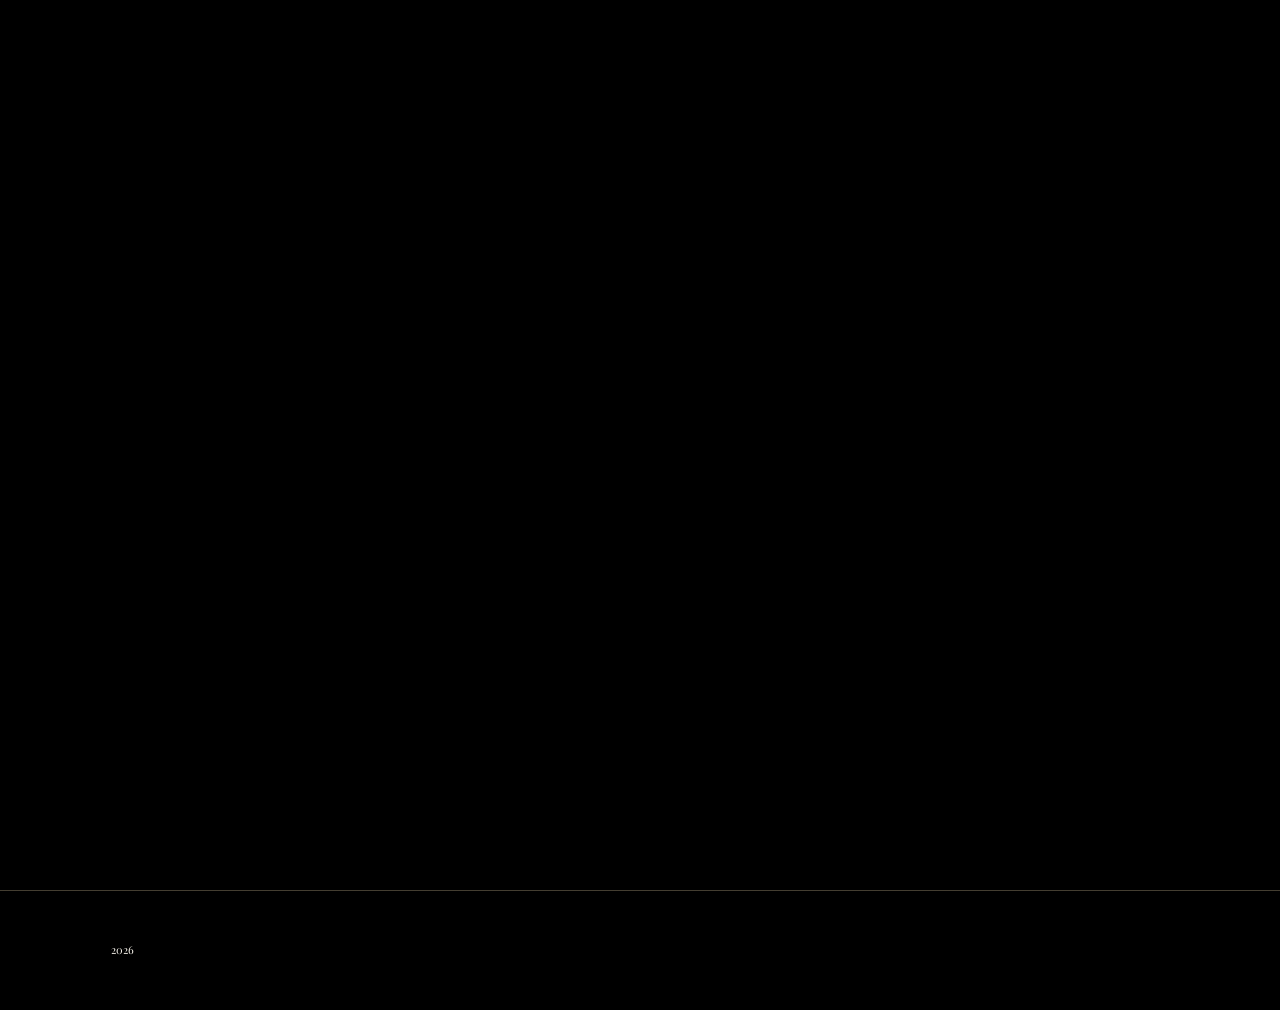
==== index.html @ 61d66094 "first commit" ====
<!DOCTYPE html>
<html lang="en">
  <head>
    <meta charset="UTF-8"/>
    <meta name="viewport" content="width=device-width, initial-scale=1.0"/>
    <meta http-equiv="X-UA-Compatible" content="ie=edge"/>
    <title>Fontshistory</title>
    <link rel="stylesheet" type="text/css" href="css/swiper-bundle.min.css"/>
    <link rel="stylesheet" type="text/css" href="css/style.css"/>
  </head>
  <body>
    <header class="header" id="masthead">
      <div class="header__content">
        <div class="header__logo"><a href="https://deessemedia.com/" target="_blank">by deesse media</a></div>
        <div class="header__center">longread about the history <br> of Antiqua</div>
        <div class="header__nav">menu</div>
      </div>
    </header>
    <main class="main"><!-- begin fScreen -->
      <section class="fScreen section" id="fScreen">
        <h1 class="section__title">
          <div class="before__line"></div><span>Antique <em>font</em></span>
          <div class="after__line"></div>
        </h1>
        <div class="fScreen__content">
          <div class="fScreen__map img"><img src="../../img/fScreen/fScreen__map.webp" alt="map"/></div>
          <div class="section__sub">
            <p>/ Journey Through the Ages: Antique / <br> Fonts That Tell Stories</p>
          </div>
          <div class="fScreen__img img"><img src="../../img/fScreen/fScreen__img.webp" alt="img"/></div>
          <div class="fScreen__bg">
            <div class="fScreen__point">
              <div class="fScreen__year">2020</div>
              <div class="fScreen__round"><img src="../../img/fScreen/round_1.webp" alt="2020" loading="lazy"/></div>
            </div>
            <div class="fScreen__point">
              <div class="fScreen__year">1950</div>
              <div class="fScreen__round"><img src="../../img/fScreen/round_2.webp" alt="1950" loading="lazy"/></div>
            </div>
            <div class="fScreen__point">
              <div class="fScreen__year">1919</div>
              <div class="fScreen__round"><img src="../../img/fScreen/round_3.webp" alt="1919" loading="lazy"/></div>
            </div>
            <div class="fScreen__point">
              <div class="fScreen__year">1817</div>
              <div class="fScreen__round"><img src="../../img/fScreen/round_4.webp" alt="1817" loading="lazy"/></div>
            </div>
            <div class="fScreen__point">
              <div class="fScreen__year">1766</div>
              <div class="fScreen__round"><img src="../../img/fScreen/round_5.webp" alt="1766" loading="lazy"/></div>
            </div>
            <div class="fScreen__point">
              <div class="fScreen__year">1480</div>
              <div class="fScreen__round"><img src="../../img/fScreen/round_6.webp" alt="1480" loading="lazy"/></div>
            </div>
            <div class="fScreen__point">
              <div class="fScreen__year">1930</div>
              <div class="fScreen__round"><img src="../../img/fScreen/round_7.webp" alt="1930" loading="lazy"/></div>
            </div>
            <div class="fScreen__point">
              <div class="fScreen__year">1762</div>
              <div class="fScreen__round"><img src="../../img/fScreen/round_8.webp" alt="1762" loading="lazy"/></div>
            </div>
            <div class="fScreen__point">
              <div class="fScreen__year">1950</div>
              <div class="fScreen__round"><img src="../../img/fScreen/round_9.webp" alt="1950" loading="lazy"/></div>
            </div>
            <div class="fScreen__point">
              <div class="fScreen__year">1957</div>
              <div class="fScreen__round"><img src="../../img/fScreen/round_10.webp" alt="1957" loading="lazy"/></div>
            </div>
            <div class="fScreen__point">
              <div class="fScreen__year">1970</div>
              <div class="fScreen__round"><img src="../../img/fScreen/round_11.webp" alt="1970" loading="lazy"/></div>
            </div>
            <div class="fScreen__point">
              <div class="fScreen__year">1817</div>
              <div class="fScreen__round"><img src="../../img/fScreen/round_12.webp" alt="1817" loading="lazy"/></div>
            </div>
            <div class="fScreen__point">
              <div class="fScreen__year">1817</div>
              <div class="fScreen__round"><img src="../../img/fScreen/round_13.webp" alt="1817" loading="lazy"/></div>
            </div>
            <div class="fScreen__point">
              <div class="fScreen__year">1787</div>
              <div class="fScreen__round"><img src="../../img/fScreen/round_14.webp" alt="1787" loading="lazy"/></div>
            </div>
            <div class="fScreen__point">
              <div class="fScreen__year">1817</div>
              <div class="fScreen__round"><img src="../../img/fScreen/round_15.webp" alt="1817" loading="lazy"/></div>
            </div>
            <div class="fScreen__point">
              <div class="fScreen__year">2024</div>
              <div class="fScreen__round"><img src="../../img/fScreen/round_16.webp" alt="2024" loading="lazy"/></div>
            </div>
          </div>
        </div>
      </section><!-- end fScreen -->
    </main>
    <footer class="footer">
      <div class="footer__content">
        <p><script type="text/javascript">document.write(new Date().getFullYear());</script></p>
      </div>
    </footer>
    <script src="js/gsap.min.js"></script>
    <script src="js/gsap-scroll-trigger.min.js"></script>
    <script src="js/gsap-scroll-to.min.js"></script>
    <script src="js/swiper-bundle.min.js"></script>
    <script src="js/slider.js"></script>
    <script src="js/home.js"></script>
  </body>
</html>
---- css/style.css ----
@font-face {
  font-family: "Felidae";
  src: url("fonts/Felidae-Regular.woff2") format("woff2"), url("fonts/Felidae-Regular.woff") format("woff"), url("fonts/Felidae-Regular.ttf") format("truetype");
  font-weight: normal;
  font-style: normal;
  font-display: swap;
}
@font-face {
  font-family: "Haigrast Serif";
  src: url("fonts/HaigrastSerif-Regular.woff2") format("woff2"), url("fonts/HaigrastSerif-Regular.woff") format("woff"), url("fonts/HaigrastSerif-Regular.ttf") format("truetype");
  font-weight: normal;
  font-style: normal;
  font-display: swap;
}
@font-face {
  font-family: "Impact";
  src: url("fonts/Impact.woff2") format("woff2"), url("fonts/Impact.woff") format("woff"), url("fonts/Impact.ttf") format("truetype");
  font-weight: normal;
  font-style: normal;
  font-display: swap;
}
@font-face {
  font-family: "ShellyAllegroC";
  src: url("fonts/ShellyAllegroC.woff2") format("woff2"), url("fonts/ShellyAllegroC.woff") format("woff"), url("fonts/ShellyAllegroC.ttf") format("truetype");
  font-weight: normal;
  font-style: normal;
  font-display: swap;
}
@font-face {
  font-family: "Kelpo";
  src: url("fonts/Kelpo.woff2") format("woff2"), url("fonts/Kelpo.woff") format("woff"), url("fonts/Kelpo.ttf") format("truetype");
  font-weight: normal;
  font-style: normal;
  font-display: swap;
}
@font-face {
  font-family: "FONTSPRING DEMO - Apparel Display Black It";
  src: url("fonts/FONTSPRINGDEMO-ApparelDisplayBlackItRegular.woff2") format("woff2"), url("fonts/FONTSPRINGDEMO-ApparelDisplayBlackItRegular.woff") format("woff"), url("fonts/FONTSPRINGDEMO-ApparelDisplayBlackItRegular.ttf") format("truetype");
  font-weight: 900;
  font-style: italic;
  font-display: swap;
}
@font-face {
  font-family: "FONTSPRING DEMO - Apparel Bold It";
  src: url("fonts/FONTSPRINGDEMO-ApparelBoldItRegular.woff2") format("woff2"), url("fonts/FONTSPRINGDEMO-ApparelBoldItRegular.woff") format("woff"), url("fonts/FONTSPRINGDEMO-ApparelBoldItRegular.ttf") format("truetype");
  font-weight: bold;
  font-style: italic;
  font-display: swap;
}
@font-face {
  font-family: "Anglecia Pro Txt";
  src: url("fonts/AngleciaProText-Regular.woff2") format("woff2"), url("fonts/AngleciaProText-Regular.woff") format("woff"), url("fonts/AngleciaProText-Regular.ttf") format("truetype");
  font-weight: normal;
  font-style: normal;
  font-display: swap;
}
@font-face {
  font-family: "FONTSPRING DEMO - Apparel Thin It";
  src: url("fonts/FONTSPRINGDEMO-ApparelThinItRegular.woff2") format("woff2"), url("fonts/FONTSPRINGDEMO-ApparelThinItRegular.woff") format("woff"), url("fonts/FONTSPRINGDEMO-ApparelThinItRegular.ttf") format("truetype");
  font-weight: 100;
  font-style: italic;
  font-display: swap;
}
@font-face {
  font-family: "Anglecia Pro Tit";
  src: url("fonts/AngleciaProTitle-Regular.woff2") format("woff2"), url("fonts/AngleciaProTitle-Regular.woff") format("woff"), url("fonts/AngleciaProTitle-Regular.ttf") format("truetype");
  font-weight: normal;
  font-style: normal;
  font-display: swap;
}
@font-face {
  font-family: "FONTSPRING DEMO - Apparel Display";
  src: url("fonts/FONTSPRINGDEMO-ApparelDisplayRegular.woff2") format("woff2"), url("fonts/FONTSPRINGDEMO-ApparelDisplayRegular.woff") format("woff"), url("fonts/FONTSPRINGDEMO-ApparelDisplayRegular.ttf") format("truetype");
  font-weight: normal;
  font-style: normal;
  font-display: swap;
}
@font-face {
  font-family: "Anglecia Pro Dsp";
  src: url("fonts/AngleciaProDisplay-Italic.woff2") format("woff2"), url("fonts/AngleciaProDisplay-Italic.woff") format("woff"), url("fonts/AngleciaProDisplay-Italic.ttf") format("truetype");
  font-weight: normal;
  font-style: italic;
  font-display: swap;
}
@font-face {
  font-family: "Anglecia Pro Txt";
  src: url("fonts/AngleciaProText-Italic.woff2") format("woff2"), url("fonts/AngleciaProText-Italic.woff") format("woff"), url("fonts/AngleciaProText-Italic.ttf") format("truetype");
  font-weight: normal;
  font-style: italic;
  font-display: swap;
}
@font-face {
  font-family: "FONTSPRING DEMO - Apparel Black It";
  src: url("fonts/FONTSPRINGDEMO-ApparelBlackItRegular.woff2") format("woff2"), url("fonts/FONTSPRINGDEMO-ApparelBlackItRegular.woff") format("woff"), url("fonts/FONTSPRINGDEMO-ApparelBlackItRegular.ttf") format("truetype");
  font-weight: 900;
  font-style: italic;
  font-display: swap;
}
@font-face {
  font-family: "FONTSPRING DEMO - Apparel";
  src: url("fonts/FONTSPRINGDEMO-ApparelBlackRegular.woff2") format("woff2"), url("fonts/FONTSPRINGDEMO-ApparelBlackRegular.woff") format("woff"), url("fonts/FONTSPRINGDEMO-ApparelBlackRegular.ttf") format("truetype");
  font-weight: 900;
  font-style: normal;
  font-display: swap;
}
@font-face {
  font-family: "FONTSPRING DEMO - Apparel";
  src: url("fonts/FONTSPRINGDEMO-ApparelRegular.woff2") format("woff2"), url("fonts/FONTSPRINGDEMO-ApparelRegular.woff") format("woff"), url("fonts/FONTSPRINGDEMO-ApparelRegular.ttf") format("truetype");
  font-weight: normal;
  font-style: normal;
  font-display: swap;
}
@font-face {
  font-family: "FONTSPRING DEMO - Apparel Display Light It";
  src: url("fonts/FONTSPRINGDEMO-ApparelDisplayLightItRegular.woff2") format("woff2"), url("fonts/FONTSPRINGDEMO-ApparelDisplayLightItRegular.woff") format("woff"), url("fonts/FONTSPRINGDEMO-ApparelDisplayLightItRegular.ttf") format("truetype");
  font-weight: 300;
  font-style: italic;
  font-display: swap;
}
@font-face {
  font-family: "Dahlia";
  src: url("fonts/Dahlia-Regular.woff2") format("woff2"), url("fonts/Dahlia-Regular.woff") format("woff"), url("fonts/Dahlia-Regular.ttf") format("truetype");
  font-weight: normal;
  font-style: normal;
  font-display: swap;
}
@font-face {
  font-family: "FONTSPRING DEMO - Apparel Display It";
  src: url("fonts/FONTSPRINGDEMO-ApparelDisplayItRegular.woff2") format("woff2"), url("fonts/FONTSPRINGDEMO-ApparelDisplayItRegular.woff") format("woff"), url("fonts/FONTSPRINGDEMO-ApparelDisplayItRegular.ttf") format("truetype");
  font-weight: normal;
  font-style: italic;
  font-display: swap;
}
@font-face {
  font-family: "FONTSPRING DEMO - Apparel";
  src: url("fonts/FONTSPRINGDEMO-ApparelBoldRegular.woff2") format("woff2"), url("fonts/FONTSPRINGDEMO-ApparelBoldRegular.woff") format("woff"), url("fonts/FONTSPRINGDEMO-ApparelBoldRegular.ttf") format("truetype");
  font-weight: bold;
  font-style: normal;
  font-display: swap;
}
@font-face {
  font-family: "Anglecia Pro Dsp";
  src: url("fonts/AngleciaProDisplay-Regular.woff2") format("woff2"), url("fonts/AngleciaProDisplay-Regular.woff") format("woff"), url("fonts/AngleciaProDisplay-Regular.ttf") format("truetype");
  font-weight: normal;
  font-style: normal;
  font-display: swap;
}
@font-face {
  font-family: "Dahlia";
  src: url("fonts/Dahlia-Medium.woff2") format("woff2"), url("fonts/Dahlia-Medium.woff") format("woff"), url("fonts/Dahlia-Medium.ttf") format("truetype");
  font-weight: 500;
  font-style: normal;
  font-display: swap;
}
@font-face {
  font-family: "FONTSPRING DEMO - Apparel Display";
  src: url("fonts/FONTSPRINGDEMO-ApparelDisplayLightRegular.woff2") format("woff2"), url("fonts/FONTSPRINGDEMO-ApparelDisplayLightRegular.woff") format("woff"), url("fonts/FONTSPRINGDEMO-ApparelDisplayLightRegular.ttf") format("truetype");
  font-weight: 300;
  font-style: normal;
  font-display: swap;
}
@font-face {
  font-family: "FONTSPRING DEMO - Apparel";
  src: url("fonts/FONTSPRINGDEMO-ApparelThinRegular.woff2") format("woff2"), url("fonts/FONTSPRINGDEMO-ApparelThinRegular.woff") format("woff"), url("fonts/FONTSPRINGDEMO-ApparelThinRegular.ttf") format("truetype");
  font-weight: 100;
  font-style: normal;
  font-display: swap;
}
@font-face {
  font-family: "Dahlia Condensed";
  src: url("fonts/Dahlia-RegularCondensed.woff2") format("woff2"), url("fonts/Dahlia-RegularCondensed.woff") format("woff"), url("fonts/Dahlia-RegularCondensed.ttf") format("truetype");
  font-weight: normal;
  font-style: normal;
  font-display: swap;
}
@font-face {
  font-family: "FONTSPRING DEMO - Apparel It";
  src: url("fonts/FONTSPRINGDEMO-ApparelItRegular.woff2") format("woff2"), url("fonts/FONTSPRINGDEMO-ApparelItRegular.woff") format("woff"), url("fonts/FONTSPRINGDEMO-ApparelItRegular.ttf") format("truetype");
  font-weight: normal;
  font-style: italic;
  font-display: swap;
}
@font-face {
  font-family: "FONTSPRING DEMO - Apparel Light It";
  src: url("fonts/FONTSPRINGDEMO-ApparelLightItRegular.woff2") format("woff2"), url("fonts/FONTSPRINGDEMO-ApparelLightItRegular.woff") format("woff"), url("fonts/FONTSPRINGDEMO-ApparelLightItRegular.ttf") format("truetype");
  font-weight: 300;
  font-style: italic;
  font-display: swap;
}
@font-face {
  font-family: "Dahlia";
  src: url("fonts/Dahlia-bold.woff2") format("woff2"), url("fonts/Dahlia-bold.woff") format("woff"), url("fonts/Dahlia-bold.ttf") format("truetype");
  font-weight: bold;
  font-style: normal;
  font-display: swap;
}
@font-face {
  font-family: "FONTSPRING DEMO - Apparel";
  src: url("fonts/FONTSPRINGDEMO-ApparelLightRegular.woff2") format("woff2"), url("fonts/FONTSPRINGDEMO-ApparelLightRegular.woff") format("woff"), url("fonts/FONTSPRINGDEMO-ApparelLightRegular.ttf") format("truetype");
  font-weight: 300;
  font-style: normal;
  font-display: swap;
}
@font-face {
  font-family: "Dahlia Medium Condensed";
  src: url("fonts/Dahlia-MediumCondensed.woff2") format("woff2"), url("fonts/Dahlia-MediumCondensed.woff") format("woff"), url("fonts/Dahlia-MediumCondensed.ttf") format("truetype");
  font-weight: 500;
  font-style: normal;
  font-display: swap;
}
@font-face {
  font-family: "FONTSPRING DEMO - Apparel Display";
  src: url("fonts/FONTSPRINGDEMO-ApparelDisplayBlackRegular.woff2") format("woff2"), url("fonts/FONTSPRINGDEMO-ApparelDisplayBlackRegular.woff") format("woff"), url("fonts/FONTSPRINGDEMO-ApparelDisplayBlackRegular.ttf") format("truetype");
  font-weight: 900;
  font-style: normal;
  font-display: swap;
}
@font-face {
  font-family: "Dahlia Bold Condensed";
  src: url("fonts/Dahlia-BoldCondensed.woff2") format("woff2"), url("fonts/Dahlia-BoldCondensed.woff") format("woff"), url("fonts/Dahlia-BoldCondensed.ttf") format("truetype");
  font-weight: bold;
  font-style: normal;
  font-display: swap;
}
@font-face {
  font-family: "FONTSPRING DEMO - Apparel Display";
  src: url("fonts/FONTSPRINGDEMO-ApparelDisplayBoldRegular.woff2") format("woff2"), url("fonts/FONTSPRINGDEMO-ApparelDisplayBoldRegular.woff") format("woff"), url("fonts/FONTSPRINGDEMO-ApparelDisplayBoldRegular.ttf") format("truetype");
  font-weight: bold;
  font-style: normal;
  font-display: swap;
}
@font-face {
  font-family: "FONTSPRING DEMO - Apparel Display Bold It";
  src: url("fonts/FONTSPRINGDEMO-ApparelDisplayBoldItRegular.woff2") format("woff2"), url("fonts/FONTSPRINGDEMO-ApparelDisplayBoldItRegular.woff") format("woff"), url("fonts/FONTSPRINGDEMO-ApparelDisplayBoldItRegular.ttf") format("truetype");
  font-weight: bold;
  font-style: italic;
  font-display: swap;
}
@font-face {
  font-family: "Ogg";
  src: url("fonts/CopyrightSharpTypeCoThisfontislicensedforwebuseonly.woff2") format("woff2"), url("fonts/CopyrightSharpTypeCoThisfontislicensedforwebuseonly.woff") format("woff"), url("fonts/CopyrightSharpTypeCoThisfontislicensedforwebuseonly.ttf") format("truetype");
  font-weight: bold;
  font-style: normal;
  font-display: swap;
}
@font-face {
  font-family: "Ogg";
  src: url("fonts/CopyrightSharpTypeCoThisfontislicensedforwebuseonly_1.woff2") format("woff2"), url("fonts/CopyrightSharpTypeCoThisfontislicensedforwebuseonly_1.woff") format("woff"), url("fonts/CopyrightSharpTypeCoThisfontislicensedforwebuseonly_1.ttf") format("truetype");
  font-weight: bold;
  font-style: normal;
  font-display: swap;
}
@font-face {
  font-family: "Ogg";
  src: url("fonts/CopyrightSharpTypeCoThisfontislicensedforwebuseonly_2.woff2") format("woff2"), url("fonts/CopyrightSharpTypeCoThisfontislicensedforwebuseonly_2.woff") format("woff"), url("fonts/CopyrightSharpTypeCoThisfontislicensedforwebuseonly_2.ttf") format("truetype");
  font-weight: 300;
  font-style: normal;
  font-display: swap;
}
@font-face {
  font-family: "Ogg";
  src: url("fonts/CopyrightSharpTypeCoThisfontislicensedforwebuseonly_3.woff2") format("woff2"), url("fonts/CopyrightSharpTypeCoThisfontislicensedforwebuseonly_3.woff") format("woff"), url("fonts/CopyrightSharpTypeCoThisfontislicensedforwebuseonly_3.ttf") format("truetype");
  font-weight: 300;
  font-style: normal;
  font-display: swap;
}
@font-face {
  font-family: "Ogg";
  src: url("fonts/CopyrightSharpTypeCoThisfontislicensedforwebuseonly_4.woff2") format("woff2"), url("fonts/CopyrightSharpTypeCoThisfontislicensedforwebuseonly_4.woff") format("woff"), url("fonts/CopyrightSharpTypeCoThisfontislicensedforwebuseonly_4.ttf") format("truetype");
  font-weight: 500;
  font-style: normal;
  font-display: swap;
}
@font-face {
  font-family: "Ogg";
  src: url("fonts/CopyrightSharpTypeCoThisfontislicensedforwebuseonly_5.woff2") format("woff2"), url("fonts/CopyrightSharpTypeCoThisfontislicensedforwebuseonly_5.woff") format("woff"), url("fonts/CopyrightSharpTypeCoThisfontislicensedforwebuseonly_5.ttf") format("truetype");
  font-weight: 300;
  font-style: italic;
  font-display: swap;
}
@font-face {
  font-family: "Ogg";
  src: url("fonts/CopyrightSharpTypeCoThisfontislicensedforwebuseonly_6.woff2") format("woff2"), url("fonts/CopyrightSharpTypeCoThisfontislicensedforwebuseonly_6.woff") format("woff"), url("fonts/CopyrightSharpTypeCoThisfontislicensedforwebuseonly_6.ttf") format("truetype");
  font-weight: 500;
  font-style: normal;
  font-display: swap;
}
@font-face {
  font-family: "Ogg";
  src: url("fonts/CopyrightSharpTypeCoThisfontislicensedforwebuseonly_7.woff2") format("woff2"), url("fonts/CopyrightSharpTypeCoThisfontislicensedforwebuseonly_7.woff") format("woff"), url("fonts/CopyrightSharpTypeCoThisfontislicensedforwebuseonly_7.ttf") format("truetype");
  font-weight: 500;
  font-style: italic;
  font-display: swap;
}
@font-face {
  font-family: "Ogg";
  src: url("fonts/CopyrightSharpTypeCoThisfontislicensedforwebuseonly_8.woff2") format("woff2"), url("fonts/CopyrightSharpTypeCoThisfontislicensedforwebuseonly_8.woff") format("woff"), url("fonts/CopyrightSharpTypeCoThisfontislicensedforwebuseonly_8.ttf") format("truetype");
  font-weight: bold;
  font-style: italic;
  font-display: swap;
}
@font-face {
  font-family: "Ogg";
  src: url("fonts/CopyrightSharpTypeCoThisfontislicensedforwebuseonly_9.woff2") format("woff2"), url("fonts/CopyrightSharpTypeCoThisfontislicensedforwebuseonly_9.woff") format("woff"), url("fonts/CopyrightSharpTypeCoThisfontislicensedforwebuseonly_9.ttf") format("truetype");
  font-weight: 500;
  font-style: italic;
  font-display: swap;
}
@font-face {
  font-family: "Ogg";
  src: url("fonts/CopyrightSharpTypeCoThisfontislicensedforwebuseonly_10.woff2") format("woff2"), url("fonts/CopyrightSharpTypeCoThisfontislicensedforwebuseonly_10.woff") format("woff"), url("fonts/CopyrightSharpTypeCoThisfontislicensedforwebuseonly_10.ttf") format("truetype");
  font-weight: 300;
  font-style: italic;
  font-display: swap;
}
@font-face {
  font-family: "Ogg";
  src: url("fonts/CopyrightSharpTypeCoThisfontislicensedforwebuseonly_11.woff2") format("woff2"), url("fonts/CopyrightSharpTypeCoThisfontislicensedforwebuseonly_11.woff") format("woff"), url("fonts/CopyrightSharpTypeCoThisfontislicensedforwebuseonly_11.ttf") format("truetype");
  font-weight: bold;
  font-style: italic;
  font-display: swap;
}
@font-face {
  font-family: "Ogg";
  src: url("fonts/CopyrightSharpTypeCoThisfontislicensedforwebuseonly_12.woff2") format("woff2"), url("fonts/CopyrightSharpTypeCoThisfontislicensedforwebuseonly_12.woff") format("woff"), url("fonts/CopyrightSharpTypeCoThisfontislicensedforwebuseonly_12.ttf") format("truetype");
  font-weight: bold;
  font-style: normal;
  font-display: swap;
}
@font-face {
  font-family: "Ogg";
  src: url("fonts/CopyrightSharpTypeCoThisfontislicensedforwebuseonly_13.woff2") format("woff2"), url("fonts/CopyrightSharpTypeCoThisfontislicensedforwebuseonly_13.woff") format("woff"), url("fonts/CopyrightSharpTypeCoThisfontislicensedforwebuseonly_13.ttf") format("truetype");
  font-weight: normal;
  font-style: italic;
  font-display: swap;
}
@font-face {
  font-family: "Ogg";
  src: url("fonts/CopyrightSharpTypeCoThisfontislicensedforwebuseonly_14.woff2") format("woff2"), url("fonts/CopyrightSharpTypeCoThisfontislicensedforwebuseonly_14.woff") format("woff"), url("fonts/CopyrightSharpTypeCoThisfontislicensedforwebuseonly_14.ttf") format("truetype");
  font-weight: normal;
  font-style: italic;
  font-display: swap;
}
@font-face {
  font-family: "Ogg";
  src: url("fonts/CopyrightSharpTypeCoThisfontislicensedforwebuseonly_15.woff2") format("woff2"), url("fonts/CopyrightSharpTypeCoThisfontislicensedforwebuseonly_15.woff") format("woff"), url("fonts/CopyrightSharpTypeCoThisfontislicensedforwebuseonly_15.ttf") format("truetype");
  font-weight: normal;
  font-style: normal;
  font-display: swap;
}
@font-face {
  font-family: "Ogg";
  src: url("fonts/CopyrightSharpTypeCoThisfontislicensedforwebuseonly_16.woff2") format("woff2"), url("fonts/CopyrightSharpTypeCoThisfontislicensedforwebuseonly_16.woff") format("woff"), url("fonts/CopyrightSharpTypeCoThisfontislicensedforwebuseonly_16.ttf") format("truetype");
  font-weight: 300;
  font-style: normal;
  font-display: swap;
}
@font-face {
  font-family: "Ogg";
  src: url("fonts/CopyrightSharpTypeCoThisfontislicensedforwebuseonly_17.woff2") format("woff2"), url("fonts/CopyrightSharpTypeCoThisfontislicensedforwebuseonly_17.woff") format("woff"), url("fonts/CopyrightSharpTypeCoThisfontislicensedforwebuseonly_17.ttf") format("truetype");
  font-weight: bold;
  font-style: normal;
  font-display: swap;
}
@font-face {
  font-family: "Ogg";
  src: url("fonts/CopyrightSharpTypeCoThisfontislicensedforwebuseonly_18.woff2") format("woff2"), url("fonts/CopyrightSharpTypeCoThisfontislicensedforwebuseonly_18.woff") format("woff"), url("fonts/CopyrightSharpTypeCoThisfontislicensedforwebuseonly_18.ttf") format("truetype");
  font-weight: normal;
  font-style: italic;
  font-display: swap;
}
@font-face {
  font-family: "Ogg";
  src: url("fonts/CopyrightSharpTypeCoThisfontislicensedforwebuseonly_19.woff2") format("woff2"), url("fonts/CopyrightSharpTypeCoThisfontislicensedforwebuseonly_19.woff") format("woff"), url("fonts/CopyrightSharpTypeCoThisfontislicensedforwebuseonly_19.ttf") format("truetype");
  font-weight: bold;
  font-style: italic;
  font-display: swap;
}
@font-face {
  font-family: "Ogg";
  src: url("fonts/CopyrightSharpTypeCoThisfontislicensedforwebuseonly_20.woff2") format("woff2"), url("fonts/CopyrightSharpTypeCoThisfontislicensedforwebuseonly_20.woff") format("woff"), url("fonts/CopyrightSharpTypeCoThisfontislicensedforwebuseonly_20.ttf") format("truetype");
  font-weight: 300;
  font-style: normal;
  font-display: swap;
}
@font-face {
  font-family: "Ogg";
  src: url("fonts/CopyrightSharpTypeCoThisfontislicensedforwebuseonly_21.woff2") format("woff2"), url("fonts/CopyrightSharpTypeCoThisfontislicensedforwebuseonly_21.woff") format("woff"), url("fonts/CopyrightSharpTypeCoThisfontislicensedforwebuseonly_21.ttf") format("truetype");
  font-weight: normal;
  font-style: italic;
  font-display: swap;
}
@font-face {
  font-family: "Ogg";
  src: url("fonts/CopyrightSharpTypeCoThisfontislicensedforwebuseonly_22.woff2") format("woff2"), url("fonts/CopyrightSharpTypeCoThisfontislicensedforwebuseonly_22.woff") format("woff"), url("fonts/CopyrightSharpTypeCoThisfontislicensedforwebuseonly_22.ttf") format("truetype");
  font-weight: 300;
  font-style: italic;
  font-display: swap;
}
@font-face {
  font-family: "Ogg";
  src: url("fonts/CopyrightSharpTypeCoThisfontislicensedforwebuseonly_23.woff2") format("woff2"), url("fonts/CopyrightSharpTypeCoThisfontislicensedforwebuseonly_23.woff") format("woff"), url("fonts/CopyrightSharpTypeCoThisfontislicensedforwebuseonly_23.ttf") format("truetype");
  font-weight: normal;
  font-style: normal;
  font-display: swap;
}
@font-face {
  font-family: "Ogg";
  src: url("fonts/CopyrightSharpTypeCoThisfontislicensedforwebuseonly_24.woff2") format("woff2"), url("fonts/CopyrightSharpTypeCoThisfontislicensedforwebuseonly_24.woff") format("woff"), url("fonts/CopyrightSharpTypeCoThisfontislicensedforwebuseonly_24.ttf") format("truetype");
  font-weight: bold;
  font-style: italic;
  font-display: swap;
}
@font-face {
  font-family: "Ogg";
  src: url("fonts/CopyrightSharpTypeCoThisfontislicensedforwebuseonly_25.woff2") format("woff2"), url("fonts/CopyrightSharpTypeCoThisfontislicensedforwebuseonly_25.woff") format("woff"), url("fonts/CopyrightSharpTypeCoThisfontislicensedforwebuseonly_25.ttf") format("truetype");
  font-weight: 300;
  font-style: italic;
  font-display: swap;
}
@font-face {
  font-family: "Ogg";
  src: url("fonts/CopyrightSharpTypeCoThisfontislicensedforwebuseonly_26.woff2") format("woff2"), url("fonts/CopyrightSharpTypeCoThisfontislicensedforwebuseonly_26.woff") format("woff"), url("fonts/CopyrightSharpTypeCoThisfontislicensedforwebuseonly_26.ttf") format("truetype");
  font-weight: normal;
  font-style: normal;
  font-display: swap;
}
@font-face {
  font-family: "Ogg";
  src: url("fonts/CopyrightSharpTypeCoThisfontislicensedforwebuseonly_27.woff2") format("woff2"), url("fonts/CopyrightSharpTypeCoThisfontislicensedforwebuseonly_27.woff") format("woff"), url("fonts/CopyrightSharpTypeCoThisfontislicensedforwebuseonly_27.ttf") format("truetype");
  font-weight: normal;
  font-style: normal;
  font-display: swap;
}
@font-face {
  font-family: "Playfair Display";
  src: url("fonts/PlayfairDisplay-ExtraBoldItalic.woff2") format("woff2"), url("fonts/PlayfairDisplay-ExtraBoldItalic.woff") format("woff"), url("fonts/PlayfairDisplay-ExtraBoldItalic.ttf") format("truetype");
  font-weight: bold;
  font-style: italic;
  font-display: swap;
}
@font-face {
  font-family: "Playfair Display";
  src: url("fonts/PlayfairDisplay-Italic.woff2") format("woff2"), url("fonts/PlayfairDisplay-Italic.woff") format("woff"), url("fonts/PlayfairDisplay-Italic.ttf") format("truetype");
  font-weight: normal;
  font-style: italic;
  font-display: swap;
}
@font-face {
  font-family: "Playfair Display";
  src: url("fonts/PlayfairDisplay-Black.woff2") format("woff2"), url("fonts/PlayfairDisplay-Black.woff") format("woff"), url("fonts/PlayfairDisplay-Black.ttf") format("truetype");
  font-weight: 900;
  font-style: normal;
  font-display: swap;
}
@font-face {
  font-family: "Playfair Display";
  src: url("fonts/PlayfairDisplay-BlackItalic.woff2") format("woff2"), url("fonts/PlayfairDisplay-BlackItalic.woff") format("woff"), url("fonts/PlayfairDisplay-BlackItalic.ttf") format("truetype");
  font-weight: 900;
  font-style: italic;
  font-display: swap;
}
@font-face {
  font-family: "Playfair Display";
  src: url("fonts/PlayfairDisplay-Regular.woff2") format("woff2"), url("fonts/PlayfairDisplay-Regular.woff") format("woff"), url("fonts/PlayfairDisplay-Regular.ttf") format("truetype");
  font-weight: normal;
  font-style: normal;
  font-display: swap;
}
@font-face {
  font-family: "Playfair Display";
  src: url("fonts/PlayfairDisplay-SemiBoldItalic.woff2") format("woff2"), url("fonts/PlayfairDisplay-SemiBoldItalic.woff") format("woff"), url("fonts/PlayfairDisplay-SemiBoldItalic.ttf") format("truetype");
  font-weight: 600;
  font-style: italic;
  font-display: swap;
}
@font-face {
  font-family: "Playfair Display";
  src: url("fonts/PlayfairDisplay-Medium.woff2") format("woff2"), url("fonts/PlayfairDisplay-Medium.woff") format("woff"), url("fonts/PlayfairDisplay-Medium.ttf") format("truetype");
  font-weight: 500;
  font-style: normal;
  font-display: swap;
}
@font-face {
  font-family: "Playfair Display";
  src: url("fonts/PlayfairDisplay-SemiBold.woff2") format("woff2"), url("fonts/PlayfairDisplay-SemiBold.woff") format("woff"), url("fonts/PlayfairDisplay-SemiBold.ttf") format("truetype");
  font-weight: 600;
  font-style: normal;
  font-display: swap;
}
@font-face {
  font-family: "Playfair Display";
  src: url("fonts/PlayfairDisplay-ExtraBold.woff2") format("woff2"), url("fonts/PlayfairDisplay-ExtraBold.woff") format("woff"), url("fonts/PlayfairDisplay-ExtraBold.ttf") format("truetype");
  font-weight: bold;
  font-style: normal;
  font-display: swap;
}
@font-face {
  font-family: "Playfair Display";
  src: url("fonts/PlayfairDisplay-Bold.woff2") format("woff2"), url("fonts/PlayfairDisplay-Bold.woff") format("woff"), url("fonts/PlayfairDisplay-Bold.ttf") format("truetype");
  font-weight: bold;
  font-style: normal;
  font-display: swap;
}
@font-face {
  font-family: "Playfair Display";
  src: url("fonts/PlayfairDisplay-BoldItalic.woff2") format("woff2"), url("fonts/PlayfairDisplay-BoldItalic.woff") format("woff"), url("fonts/PlayfairDisplay-BoldItalic.ttf") format("truetype");
  font-weight: bold;
  font-style: italic;
  font-display: swap;
}
@font-face {
  font-family: "Playfair Display";
  src: url("fonts/PlayfairDisplay-MediumItalic.woff2") format("woff2"), url("fonts/PlayfairDisplay-MediumItalic.woff") format("woff"), url("fonts/PlayfairDisplay-MediumItalic.ttf") format("truetype");
  font-weight: 500;
  font-style: italic;
  font-display: swap;
}
@font-face {
  font-family: "Helvetica Neue";
  src: url("HelveticaNeueBoldCondensed.eot");
  src: local("Helvetica Neue Condensed Bold"), local("HelveticaNeueBoldCondensed"), url("HelveticaNeueBoldCondensed.eot?#iefix") format("embedded-opentype"), url("HelveticaNeueBoldCondensed.woff2") format("woff2"), url("HelveticaNeueBoldCondensed.woff") format("woff"), url("HelveticaNeueBoldCondensed.ttf") format("truetype");
  font-weight: bold;
  font-style: normal;
}
@font-face {
  font-family: "Helvetica Neue";
  src: url("HelveticaNeueBlackCondensed.eot");
  src: local("Helvetica Neue Condensed Black"), local("HelveticaNeueBlackCondensed"), url("HelveticaNeueBlackCondensed.eot?#iefix") format("embedded-opentype"), url("HelveticaNeueBlackCondensed.woff2") format("woff2"), url("HelveticaNeueBlackCondensed.woff") format("woff"), url("HelveticaNeueBlackCondensed.ttf") format("truetype");
  font-weight: 900;
  font-style: normal;
}
@font-face {
  font-family: "HelveticaNeueCyr";
  src: url("fonts/HelveticaNeueCyr-Bold.eot");
  src: local("HelveticaNeueCyr-Bold"), url("fonts/HelveticaNeueCyr-Bold.eot?#iefix") format("embedded-opentype"), url("fonts/HelveticaNeueCyr-Bold.woff2") format("woff2"), url("fonts/HelveticaNeueCyr-Bold.woff") format("woff"), url("fonts/HelveticaNeueCyr-Bold.ttf") format("truetype");
  font-weight: bold;
  font-style: normal;
}
@font-face {
  font-family: "HelveticaNeueCyr";
  src: url("fonts/HelveticaNeueCyr-Light.eot");
  src: local("HelveticaNeueCyr-Light"), url("fonts/HelveticaNeueCyr-Light.eot?#iefix") format("embedded-opentype"), url("fonts/HelveticaNeueCyr-Light.woff2") format("woff2"), url("fonts/HelveticaNeueCyr-Light.woff") format("woff"), url("fonts/HelveticaNeueCyr-Light.ttf") format("truetype");
  font-weight: 300;
  font-style: normal;
}
@font-face {
  font-family: "HelveticaNeueCyr";
  src: url("fonts/HelveticaNeueCyr-Medium.eot");
  src: local("HelveticaNeueCyr-Medium"), url("fonts/HelveticaNeueCyr-Medium.eot?#iefix") format("embedded-opentype"), url("fonts/HelveticaNeueCyr-Medium.woff2") format("woff2"), url("fonts/HelveticaNeueCyr-Medium.woff") format("woff"), url("fonts/HelveticaNeueCyr-Medium.ttf") format("truetype");
  font-weight: 500;
  font-style: normal;
}
@font-face {
  font-family: "HelveticaNeueCyr";
  src: url("fonts/HelveticaNeueCyr-MediumItalic.eot");
  src: local("HelveticaNeueCyr-MediumItalic"), url("fonts/HelveticaNeueCyr-MediumItalic.eot?#iefix") format("embedded-opentype"), url("fonts/HelveticaNeueCyr-MediumItalic.woff2") format("woff2"), url("fonts/HelveticaNeueCyr-MediumItalic.woff") format("woff"), url("fonts/HelveticaNeueCyr-MediumItalic.ttf") format("truetype");
  font-weight: 500;
  font-style: italic;
}
@font-face {
  font-family: "HelveticaNeueCyr";
  src: url("fonts/HelveticaNeueCyr-LightItalic.eot");
  src: local("HelveticaNeueCyr-LightItalic"), url("fonts/HelveticaNeueCyr-LightItalic.eot?#iefix") format("embedded-opentype"), url("fonts/HelveticaNeueCyr-LightItalic.woff2") format("woff2"), url("fonts/HelveticaNeueCyr-LightItalic.woff") format("woff"), url("fonts/HelveticaNeueCyr-LightItalic.ttf") format("truetype");
  font-weight: 300;
  font-style: italic;
}
@font-face {
  font-family: "HelveticaNeueCyr";
  src: url("fonts/HelveticaNeueCyr-HeavyItalic.eot");
  src: local("HelveticaNeueCyr-HeavyItalic"), url("fonts/HelveticaNeueCyr-HeavyItalic.eot?#iefix") format("embedded-opentype"), url("fonts/HelveticaNeueCyr-HeavyItalic.woff2") format("woff2"), url("fonts/HelveticaNeueCyr-HeavyItalic.woff") format("woff"), url("fonts/HelveticaNeueCyr-HeavyItalic.ttf") format("truetype");
  font-weight: 900;
  font-style: italic;
}
@font-face {
  font-family: "HelveticaNeueCyr";
  src: url("fonts/HelveticaNeueCyr-Black.eot");
  src: local("HelveticaNeueCyr-Black"), url("fonts/HelveticaNeueCyr-Black.eot?#iefix") format("embedded-opentype"), url("fonts/HelveticaNeueCyr-Black.woff2") format("woff2"), url("fonts/HelveticaNeueCyr-Black.woff") format("woff"), url("fonts/HelveticaNeueCyr-Black.ttf") format("truetype");
  font-weight: 900;
  font-style: normal;
}
@font-face {
  font-family: "HelveticaNeueCyr";
  src: url("fonts/HelveticaNeueCyr-Heavy.eot");
  src: local("HelveticaNeueCyr-Heavy"), url("fonts/HelveticaNeueCyr-Heavy.eot?#iefix") format("embedded-opentype"), url("fonts/HelveticaNeueCyr-Heavy.woff2") format("woff2"), url("fonts/HelveticaNeueCyr-Heavy.woff") format("woff"), url("fonts/HelveticaNeueCyr-Heavy.ttf") format("truetype");
  font-weight: 900;
  font-style: normal;
}
@font-face {
  font-family: "HelveticaNeueCyr";
  src: url("fonts/HelveticaNeueCyr-Italic.eot");
  src: local("HelveticaNeueCyr-Italic"), url("fonts/HelveticaNeueCyr-Italic.eot?#iefix") format("embedded-opentype"), url("fonts/HelveticaNeueCyr-Italic.woff2") format("woff2"), url("fonts/HelveticaNeueCyr-Italic.woff") format("woff"), url("fonts/HelveticaNeueCyr-Italic.ttf") format("truetype");
  font-weight: 500;
  font-style: italic;
}
@font-face {
  font-family: "HelveticaNeueCyr";
  src: url("fonts/HelveticaNeueCyr-Roman.eot");
  src: local("HelveticaNeueCyr-Roman"), url("fonts/HelveticaNeueCyr-Roman.eot?#iefix") format("embedded-opentype"), url("fonts/HelveticaNeueCyr-Roman.woff2") format("woff2"), url("fonts/HelveticaNeueCyr-Roman.woff") format("woff"), url("fonts/HelveticaNeueCyr-Roman.ttf") format("truetype");
  font-weight: normal;
  font-style: normal;
}
@font-face {
  font-family: "HelveticaNeueCyr";
  src: url("fonts/HelveticaNeueCyr-BlackItalic.eot");
  src: local("HelveticaNeueCyr-BlackItalic"), url("fonts/HelveticaNeueCyr-BlackItalic.eot?#iefix") format("embedded-opentype"), url("fonts/HelveticaNeueCyr-BlackItalic.woff2") format("woff2"), url("fonts/HelveticaNeueCyr-BlackItalic.woff") format("woff"), url("fonts/HelveticaNeueCyr-BlackItalic.ttf") format("truetype");
  font-weight: 900;
  font-style: italic;
}
@font-face {
  font-family: "HelveticaNeueCyr";
  src: url("fonts/HelveticaNeueCyr-UltraLightItalic.eot");
  src: local("HelveticaNeueCyr-UltraLightItalic"), url("fonts/HelveticaNeueCyr-UltraLightItalic.eot?#iefix") format("embedded-opentype"), url("fonts/HelveticaNeueCyr-UltraLightItalic.woff2") format("woff2"), url("fonts/HelveticaNeueCyr-UltraLightItalic.woff") format("woff"), url("fonts/HelveticaNeueCyr-UltraLightItalic.ttf") format("truetype");
  font-weight: 200;
  font-style: italic;
}
@font-face {
  font-family: "HelveticaNeueCyr";
  src: url("fonts/HelveticaNeueCyr-BoldItalic.eot");
  src: local("HelveticaNeueCyr-BoldItalic"), url("fonts/HelveticaNeueCyr-BoldItalic.eot?#iefix") format("embedded-opentype"), url("fonts/HelveticaNeueCyr-BoldItalic.woff2") format("woff2"), url("fonts/HelveticaNeueCyr-BoldItalic.woff") format("woff"), url("fonts/HelveticaNeueCyr-BoldItalic.ttf") format("truetype");
  font-weight: bold;
  font-style: italic;
}
@font-face {
  font-family: "HelveticaNeueCyr";
  src: url("fonts/HelveticaNeueCyr-ThinItalic.eot");
  src: local("HelveticaNeueCyr-ThinItalic"), url("fonts/HelveticaNeueCyr-ThinItalic.eot?#iefix") format("embedded-opentype"), url("fonts/HelveticaNeueCyr-ThinItalic.woff2") format("woff2"), url("fonts/HelveticaNeueCyr-ThinItalic.woff") format("woff"), url("fonts/HelveticaNeueCyr-ThinItalic.ttf") format("truetype");
  font-weight: 100;
  font-style: italic;
}
@font-face {
  font-family: "HelveticaNeueCyr";
  src: url("fonts/HelveticaNeueCyr-UltraLight.eot");
  src: local("HelveticaNeueCyr-UltraLight"), url("fonts/HelveticaNeueCyr-UltraLight.eot?#iefix") format("embedded-opentype"), url("fonts/HelveticaNeueCyr-UltraLight.woff2") format("woff2"), url("fonts/HelveticaNeueCyr-UltraLight.woff") format("woff"), url("fonts/HelveticaNeueCyr-UltraLight.ttf") format("truetype");
  font-weight: 200;
  font-style: normal;
}
@font-face {
  font-family: "HelveticaNeueCyr";
  src: url("fonts/HelveticaNeueCyr-Thin.eot");
  src: local("HelveticaNeueCyr-Thin"), url("fonts/HelveticaNeueCyr-Thin.eot?#iefix") format("embedded-opentype"), url("fonts/HelveticaNeueCyr-Thin.woff2") format("woff2"), url("fonts/HelveticaNeueCyr-Thin.woff") format("woff"), url("fonts/HelveticaNeueCyr-Thin.ttf") format("truetype");
  font-weight: 100;
  font-style: normal;
}
@font-face {
  font-family: "Shlapak Script";
  src: url("fonts/shlapak_script.eot");
  /* IE 9 Compatibility Mode */
  src: url("fonts/shlapak_script.eot?#iefix") format("embedded-opentype"), url("fonts/shlapak_script.woff2") format("woff2"), url("fonts/shlapak_script.woff") format("woff"), url("fonts/shlapak_script.ttf") format("truetype"), url("fonts/shlapak_script.svg#shlapak_script") format("svg");
  /* Chrome < 4, Legacy iOS */
}
* {
  box-sizing: border-box;
}
*:after, *:before {
  box-sizing: border-box;
}

body,
html {
  height: 100%;
  position: relative;
  box-sizing: content-box;
}

.wrapper {
  min-height: 100%;
}

/*! normalize.css v7.0.0 | MIT License | github.com/necolas/normalize.css */
/* Document
   ========================================================================== */
/**
 * 1. Correct the line height in all browsers.
 * 2. Prevent adjustments of font size after orientation changes in
 *    IE on Windows Phone and in iOS.
 */
html {
  -ms-text-size-adjust: 100%;
  /* 2 */
  -webkit-text-size-adjust: 100%;
  /* 2 */
}

/* Sections
   ========================================================================== */
/**
 * Remove the margin in all browsers (opinionated).
 */
body {
  margin: 0;
  font-size: 100%;
}

/**
 * Add the correct display in IE 9-.
 */
article,
aside,
details,
figcaption,
figure,
footer,
header,
hgroup,
main,
nav,
section,
summary {
  display: block;
}

/**
 * Correct the font size and margin on `h1` elements within `section` and
 * `article` contexts in Chrome, Firefox, and Safari.
 */
h1 {
  font-size: 2em;
  margin: 0.67em 0;
}

/* Grouping content
   ========================================================================== */
/**
 * Add the correct display in IE 9-.
 * 1. Add the correct display in IE.
 */
figcaption,
figure,
main {
  /* 1 */
  display: block;
}

/**
 * Add the correct margin in IE 8.
 */
figure {
  margin: 1em 40px;
}

/**
 * 1. Add the correct box sizing in Firefox.
 * 2. Show the overflow in Edge and IE.
 */
hr {
  box-sizing: content-box;
  /* 1 */
  height: 0;
  /* 1 */
  overflow: visible;
  /* 2 */
}

/**
 * 1. Correct the inheritance and scaling of font size in all browsers.
 * 2. Correct the odd `em` font sizing in all browsers.
 */
pre {
  font-family: monospace, monospace;
  /* 1 */
  font-size: 1em;
  /* 2 */
}

/* Text-level semantics
   ========================================================================== */
/**
 * 1. Remove the gray background on active links in IE 10.
 * 2. Remove gaps in links underline in iOS 8+ and Safari 8+.
 */
a {
  background-color: transparent;
  /* 1 */
  -webkit-text-decoration-skip: objects;
  /* 2 */
  transition: all 0.3s;
}
a:focus {
  outline: 0;
}

/**
 * 1. Remove the bottom border in Chrome 57- and Firefox 39-.
 * 2. Add the correct text decoration in Chrome, Edge, IE, Opera, and Safari.
 */
abbr[title] {
  border-bottom: none;
  /* 1 */
  text-decoration: underline;
  /* 2 */
  -webkit-text-decoration: underline dotted;
          text-decoration: underline dotted;
  /* 2 */
}

/**
 * Prevent the duplicate application of `bolder` by the next rule in Safari 6.
 */
b,
strong {
  font-weight: inherit;
}

/**
 * Add the correct font weight in Chrome, Edge, and Safari.
 */
b,
strong {
  font-weight: bolder;
}

/**
 * 1. Correct the inheritance and scaling of font size in all browsers.
 * 2. Correct the odd `em` font sizing in all browsers.
 */
code,
kbd,
samp {
  font-family: monospace, monospace;
  /* 1 */
  font-size: 1em;
  /* 2 */
}

/**
 * Add the correct font style in Android 4.3-.
 */
dfn {
  font-style: italic;
}

/**
 * Add the correct background and color in IE 9-.
 */
mark {
  background-color: #ff0;
  color: #000;
}

/**
 * Add the correct font size in all browsers.
 */
small {
  font-size: 80%;
}

/**
 * Prevent `sub` and `sup` elements from affecting the line height in
 * all browsers.
 */
sub,
sup {
  font-size: 75%;
  line-height: 0;
  position: relative;
  vertical-align: baseline;
}

sub {
  bottom: -0.25em;
}

sup {
  top: -0.5em;
}

/* Embedded content
   ========================================================================== */
/**
 * Add the correct display in IE 9-.
 */
audio,
video {
  display: inline-block;
}

/**
 * Add the correct display in iOS 4-7.
 */
audio:not([controls]) {
  display: none;
  height: 0;
}

/**
 * Remove the border on images inside links in IE 10-.
 */
img {
  border-style: none;
  max-width: 100%;
}

/**
 * Hide the overflow in IE.
 */
svg:not(:root) {
  overflow: hidden;
}

/* Forms
   ========================================================================== */
/**
 * 1. Change the font styles in all browsers (opinionated).
 * 2. Remove the margin in Firefox and Safari.
 */
button,
input,
optgroup,
select,
textarea {
  margin: 0;
  /* 2 */
}

/**
 * Show the overflow in IE.
 * 1. Show the overflow in Edge.
 */
button,
input {
  /* 1 */
  overflow: visible;
  outline: 0;
}

/**
 * Remove the inheritance of text transform in Edge, Firefox, and IE.
 * 1. Remove the inheritance of text transform in Firefox.
 */
button,
select {
  /* 1 */
  text-transform: none;
}

/**
 * 1. Prevent a WebKit bug where (2) destroys native `audio` and `video`
 *    controls in Android 4.
 * 2. Correct the inability to style clickable types in iOS and Safari.
 */
button, html [type=button],
[type=reset],
[type=submit] {
  -webkit-appearance: button;
  /* 2 */
}

/**
 * Remove the inner border and padding in Firefox.
 */
[type=button]::-moz-focus-inner,
[type=reset]::-moz-focus-inner,
[type=submit]::-moz-focus-inner,
button::-moz-focus-inner {
  border-style: none;
  padding: 0;
}

/**
 * Restore the focus styles unset by the previous rule.
 */
[type=button]:-moz-focusring,
[type=reset]:-moz-focusring,
[type=submit]:-moz-focusring,
button:-moz-focusring {
  outline: 1px dotted ButtonText;
}

/**
 * Correct the padding in Firefox.
 */
fieldset {
  padding: 0.35em 0.75em 0.625em;
}

/**
 * 1. Correct the text wrapping in Edge and IE.
 * 2. Correct the color inheritance from `fieldset` elements in IE.
 * 3. Remove the padding so developers are not caught out when they zero out
 *    `fieldset` elements in all browsers.
 */
legend {
  box-sizing: border-box;
  /* 1 */
  color: inherit;
  /* 2 */
  display: table;
  /* 1 */
  max-width: 100%;
  /* 1 */
  padding: 0;
  /* 3 */
  white-space: normal;
  /* 1 */
}

/**
 * 1. Add the correct display in IE 9-.
 * 2. Add the correct vertical alignment in Chrome, Firefox, and Opera.
 */
progress {
  display: inline-block;
  /* 1 */
  vertical-align: baseline;
  /* 2 */
}

/**
 * Remove the default vertical scrollbar in IE.
 */
textarea {
  overflow: auto;
}

/**
 * 1. Add the correct box sizing in IE 10-.
 * 2. Remove the padding in IE 10-.
 */
[type=checkbox],
[type=radio] {
  box-sizing: border-box;
  /* 1 */
  padding: 0;
  /* 2 */
}

/**
 * Correct the cursor style of increment and decrement buttons in Chrome.
 */
[type=number]::-webkit-inner-spin-button,
[type=number]::-webkit-outer-spin-button {
  height: auto;
}

/**
 * 1. Correct the odd appearance in Chrome and Safari.
 * 2. Correct the outline style in Safari.
 */
[type=search] {
  -webkit-appearance: textfield;
  /* 1 */
  outline-offset: -2px;
  /* 2 */
}

/**
 * Remove the inner padding and cancel buttons in Chrome and Safari on macOS.
 */
[type=search]::-webkit-search-cancel-button,
[type=search]::-webkit-search-decoration {
  -webkit-appearance: none;
}

/**
 * 1. Correct the inability to style clickable types in iOS and Safari.
 * 2. Change font properties to `inherit` in Safari.
 */
::-webkit-file-upload-button {
  -webkit-appearance: button;
  /* 1 */
  font: inherit;
  /* 2 */
}

/* Interactive
   ========================================================================== */
/*
 * Add the correct display in IE 9-.
 * 1. Add the correct display in Edge, IE, and Firefox.
 */
details,
menu {
  display: block;
}

/*
 * Add the correct display in all browsers.
 */
summary {
  display: list-item;
}

/* Scripting
   ========================================================================== */
/**
 * Add the correct display in IE 9-.
 */
canvas {
  display: inline-block;
}

/**
 * Add the correct display in IE.
 */
template {
  display: none;
}

/* Hidden
   ========================================================================== */
/**
 * Add the correct display in IE 10-.
 */
[hidden] {
  display: none;
}

body {
  display: flex;
  flex-direction: column;
  font-size: calc(.034 * 100vw + 0px);
  height: auto;
  min-height: 100%;
  background: #000000;
  font-family: "Playfair Display";
  color: #f9f5ed;
  line-height: 1.2;
}
@media (min-width: 768px) {
  body {
    font-size: calc(.00833334 * 100vw + 0px);
  }
}

.main {
  flex-grow: 1;
}

.container_center, .footer__content {
  max-width: 103.25em;
  padding: 0 2em;
  margin-left: auto;
  margin-right: auto;
}

@media (max-width: 767px) {
  .desktop {
    display: none !important;
  }
}

@media (min-width: 768px) {
  .mobile {
    display: none !important;
  }
}

.section {
  position: relative;
  padding: 5.125em 0;
}
.section_light {
  background: #f9f5ed;
  color: #363127;
}
.section__title {
  font-family: "FONTSPRING DEMO - Apparel Display";
  font-weight: 400;
  font-size: 5.1em;
  margin: 0 0 0.484em;
  letter-spacing: 0.175em;
  line-height: 1.11;
  color: #9b8d72;
  letter-spacing: -0.06em;
}
.section__sub {
  font-size: 1.5em;
  line-height: 1.5;
  margin-bottom: 1em;
}
.section__anchore {
  font-family: "Archivo";
  font-weight: 500;
  text-transform: uppercase;
  color: #99896a;
  font-size: 0.875em;
  float: left;
  margin-right: 5em;
  margin-top: 0.7em;
  line-height: 1.3;
}
.section__except {
  font-family: "Playfair Display";
  font-size: 2.25em;
  line-height: 1.1;
  text-align: justify;
  margin-bottom: 0.8em;
}
.section__except p {
  margin: 0;
}
.section__text {
  line-height: 1.6;
}
.section .letter {
  display: inline-block;
}
.section em,
.section i {
  font-style: italic;
  font-family: "Ogg";
  letter-spacing: -0.1em;
}

.img img {
  display: block;
  width: 100%;
  height: 100%;
  object-fit: cover;
}

.header {
  position: absolute;
  z-index: 10;
  width: 100%;
  padding: 3.15em 0;
  text-transform: uppercase;
  color: #f9f5ed;
  font-family: "Archivo";
  letter-spacing: -0.02em;
}
.header__content {
  margin: auto;
  display: flex;
  justify-content: space-between;
  max-width: 114.25em;
  min-height: 2.625em;
  padding: 0 2em;
  margin-left: auto;
  margin-right: auto;
}
.header__content > * {
  width: 33.3%;
  text-align: center;
}
.header__content > *:first-child {
  text-align: left;
}
.header__content > *:last-child {
  text-align: right;
}
.header a {
  color: inherit;
  -webkit-text-decoration-color: transparent;
          text-decoration-color: transparent;
}

.fScreen {
  padding: 5.4em 0 0;
  border-bottom: 1px solid #443e31;
  text-align: center;
}
.fScreen .section__title {
  font-size: 17.1em;
  position: relative;
  margin: 0;
}
.fScreen .section__title .before__line,
.fScreen .section__title .after__line {
  position: absolute;
  width: 100%;
  border-top: 1px solid rgba(136, 123, 99, 0.5);
  left: 50%;
  transform: translateX(-50%);
}
.fScreen .section__title .before__line {
  top: 0.41em;
}
.fScreen .section__title .after__line {
  bottom: 0.222em;
}
.fScreen .section__title .letter {
  display: inline-block;
}
.fScreen .section__title em .letter:first-child {
  margin-right: -0.15em;
  margin-left: -0.04em;
}
.fScreen .section__sub {
  font-family: "Archivo";
  font-size: 1em;
  text-transform: uppercase;
  margin: 0 auto 4em;
  letter-spacing: -0.02em;
}
.fScreen__bg {
  position: absolute;
  top: 0;
  left: 0;
  width: 100%;
  height: 100%;
  overflow: hidden;
}
.fScreen__map {
  position: absolute;
  top: 0;
  left: 0;
  width: 100%;
  height: 100%;
}
.fScreen__map:before, .fScreen__map:after {
  content: "";
  display: block;
  position: absolute;
}
.fScreen__map:before {
  border: 1px solid #443e31;
  left: calc(50% - 1px);
  bottom: 0;
  height: 9.375em;
}
.fScreen__map:after {
  content: "I";
  color: #9b8d72;
  border: 1px solid #443e31;
  background: #000;
  display: flex;
  align-items: center;
  justify-content: center;
  width: 2.29em;
  height: 2.29em;
  border-radius: 50%;
  bottom: -1.145em;
  left: 50%;
  margin-left: -1.145em;
  font-size: 1.25em;
}
.fScreen__year {
  text-align: center;
  left: -1em;
  width: 2em;
  opacity: 0;
  font-size: 3em;
  position: absolute;
  bottom: 0.8em;
  color: #887b63;
  transition: 0.8s;
  transition-property: opacity, transform;
  transform: scale(0.3) translateY(1.8em);
}
.active .fScreen__year {
  transform: scale(1) translateY(0);
  opacity: 1;
}
.fScreen__round {
  opacity: 1;
  display: flex;
  align-items: center;
  justify-content: center;
  position: absolute;
  left: -3.4375em;
  width: 6.875em;
  height: 6.875em;
  border-radius: 50%;
  overflow: hidden;
  bottom: 2em;
  transform: scale(1) translateY(0);
  transition: 0.8s;
  transition-property: opacity, transform;
}
.active .fScreen__round {
  transform: scale(0.3) translateY(6.875em);
  opacity: 0;
}
.fScreen__round img {
  display: block;
  object-fit: cover;
  width: 100%;
  height: 100%;
}
.fScreen__point {
  position: absolute;
  text-align: center;
}
.fScreen__point:after {
  content: "";
  display: inline-block;
  background: #938365;
  width: 0.375em;
  height: 0.375em;
  border-radius: 50%;
}
.fScreen__point:nth-child(1) .fScreen__round {
  left: -2.1875em;
  width: 4.375em;
  height: 4.375em;
}
.fScreen__point:nth-child(1) .fScreen__year {
  font-size: 1.75em;
}
.fScreen__point:nth-child(2) .fScreen__round {
  left: -2.1875em;
  width: 4.375em;
  height: 4.375em;
}
.fScreen__point:nth-child(2) .fScreen__year {
  font-size: 1.75em;
}
.fScreen__point:nth-child(8) .fScreen__round {
  left: -2.1875em;
  width: 4.375em;
  height: 4.375em;
}
.fScreen__point:nth-child(8) .fScreen__year {
  font-size: 1.75em;
}
.fScreen__point:nth-child(9) .fScreen__round {
  left: -2.1875em;
  width: 4.375em;
  height: 4.375em;
}
.fScreen__point:nth-child(9) .fScreen__year {
  font-size: 1.75em;
}
.fScreen__point:nth-child(13) .fScreen__round {
  left: -2.1875em;
  width: 4.375em;
  height: 4.375em;
}
.fScreen__point:nth-child(13) .fScreen__year {
  font-size: 1.75em;
}
.fScreen__point:nth-child(15) .fScreen__round {
  left: -2.1875em;
  width: 4.375em;
  height: 4.375em;
}
.fScreen__point:nth-child(15) .fScreen__year {
  font-size: 1.75em;
}
.fScreen__point.active:nth-child(1) .fScreen__year {
  opacity: 0.5;
}
.fScreen__point.active:nth-child(2) .fScreen__year {
  opacity: 0.5;
}
.fScreen__point.active:nth-child(8) .fScreen__year {
  opacity: 0.5;
}
.fScreen__point.active:nth-child(9) .fScreen__year {
  opacity: 0.5;
}
.fScreen__point.active:nth-child(13) .fScreen__year {
  opacity: 0.5;
}
.fScreen__point.active:nth-child(15) .fScreen__year {
  opacity: 0.5;
}
.fScreen__point:first-child {
  top: 25.1%;
  left: 2.9%;
}
.fScreen__point:nth-child(2) {
  top: 13.2%;
  left: 8.9%;
}
.fScreen__point:nth-child(3) {
  top: 24.9%;
  left: 20%;
}
.fScreen__point:nth-child(4) {
  top: 38.6%;
  left: 14.2%;
}
.fScreen__point:nth-child(5) {
  top: 45.6%;
  left: 26.4%;
}
.fScreen__point:nth-child(6) {
  top: 56.6%;
  left: 4.9%;
}
.fScreen__point:nth-child(7) {
  top: 58.9%;
  left: 18.3%;
}
.fScreen__point:nth-child(8) {
  top: 68.4%;
  left: 28.8%;
}
.fScreen__point:nth-child(9) {
  right: 12.4%;
  top: 38.6%;
}
.fScreen__point:nth-child(10) {
  right: 5.7%;
  top: 28.7%;
}
.fScreen__point:nth-child(11) {
  right: 23%;
  top: 25.3%;
}
.fScreen__point:nth-child(12) {
  right: 12.4%;
  top: 38.7%;
  display: none;
}
.fScreen__point:nth-child(13) {
  right: 28.2%;
  top: 39.7%;
}
.fScreen__point:nth-child(14) {
  right: 17.9%;
  top: 58.5%;
}
.fScreen__point:nth-child(15) {
  right: 6.2%;
  top: 64%;
}
.fScreen__point:nth-child(16) {
  right: 25.9%;
  top: 67%;
}
.fScreen__content {
  position: relative;
  padding: 7em 0 7.5em;
  margin-top: -3.8em;
}
.fScreen__img {
  width: 36.625em;
  height: 39.375em;
  margin: auto;
}

/* Footer
 ----------------------------------------------------------------------------- */
.footer {
  position: relative;
  padding: 4em 0;
}
.footer__content {
  display: flex;
  justify-content: space-between;
  align-items: center;
}
.footer__soc {
  font-size: 2em;
}
.footer__soc .menu-item {
  margin-right: 0.7em;
}
.footer__soc a {
  opacity: 0.5;
}
.footer__soc a:before {
  display: none;
}
.footer__soc a:hover {
  opacity: 0.8;
}
.footer__copy {
  font-size: 1.125em;
}
.footer__terms {
  font-size: 1.125em;
}
.footer__terms a {
  color: #B3B3B3;
  -webkit-text-decoration-color: transparent;
          text-decoration-color: transparent;
  margin-left: 3em;
}
.footer__terms a:hover {
  -webkit-text-decoration-color: inherit;
          text-decoration-color: inherit;
}
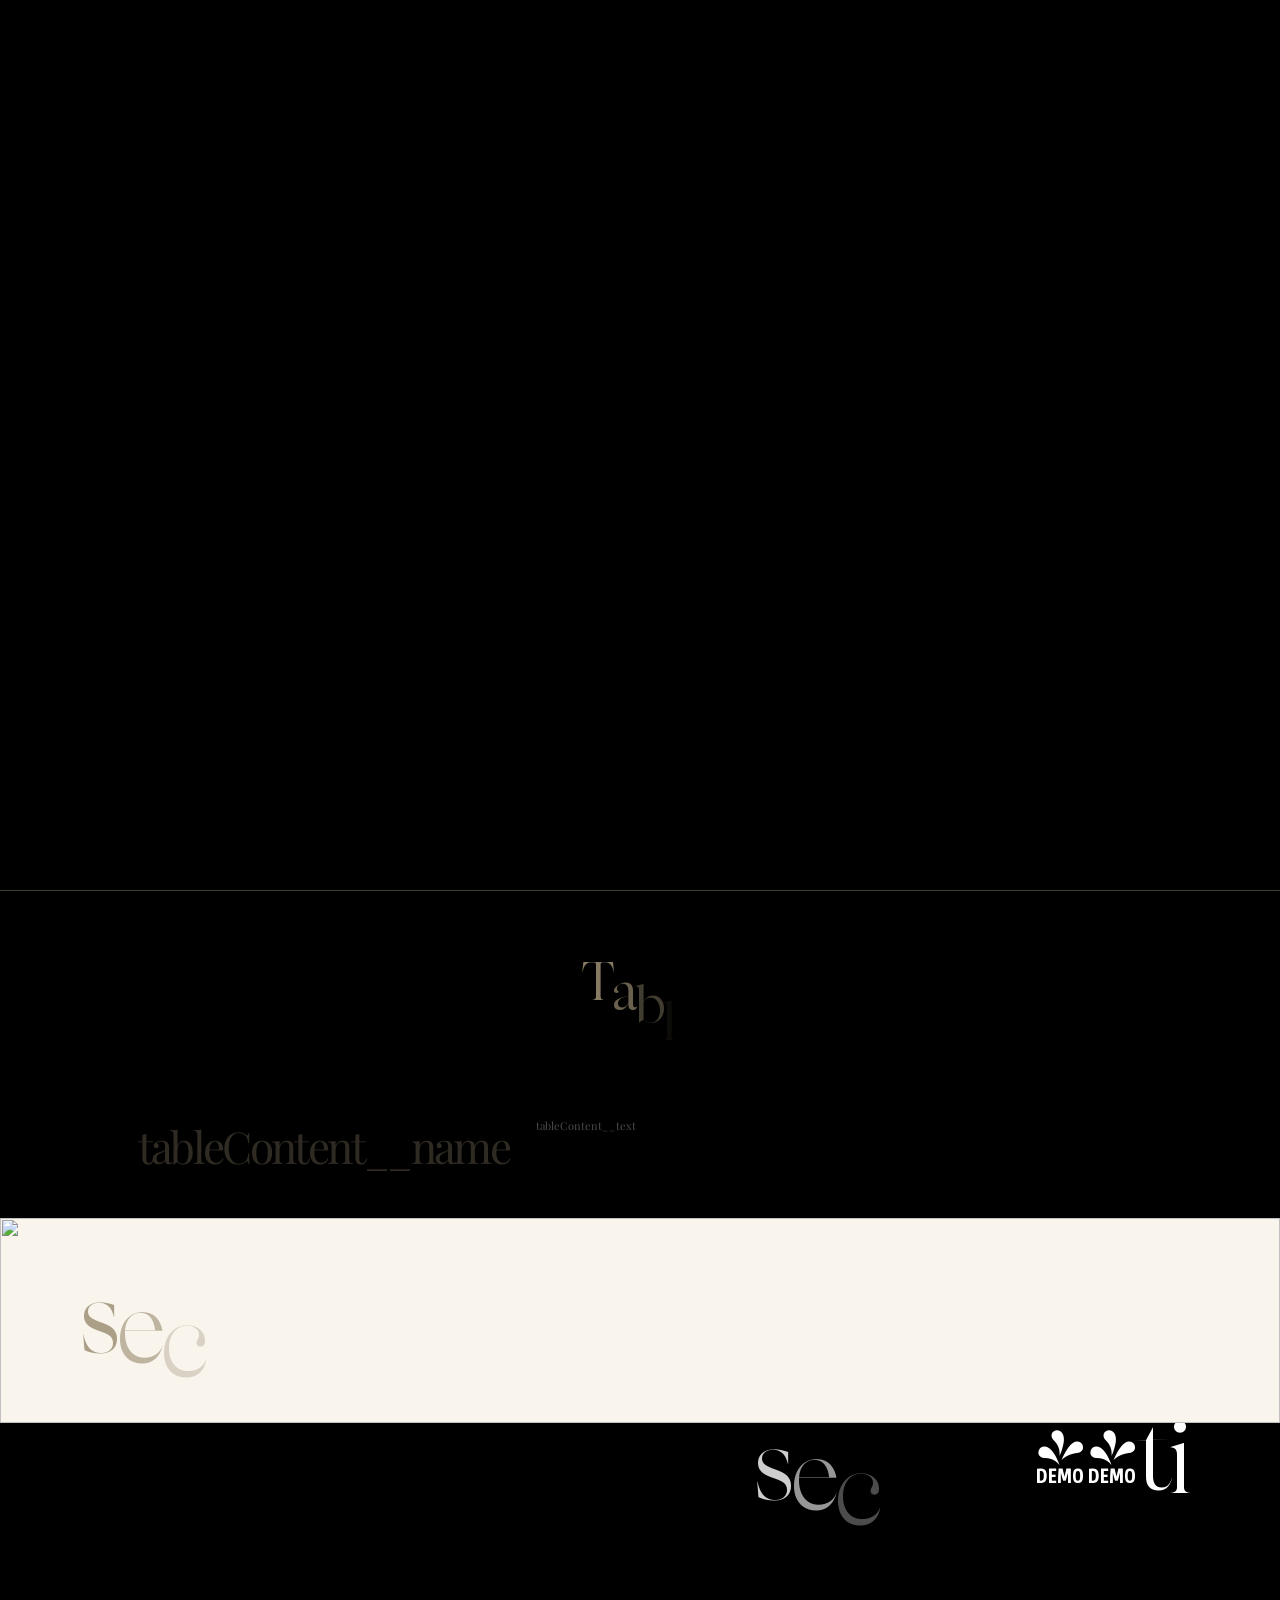
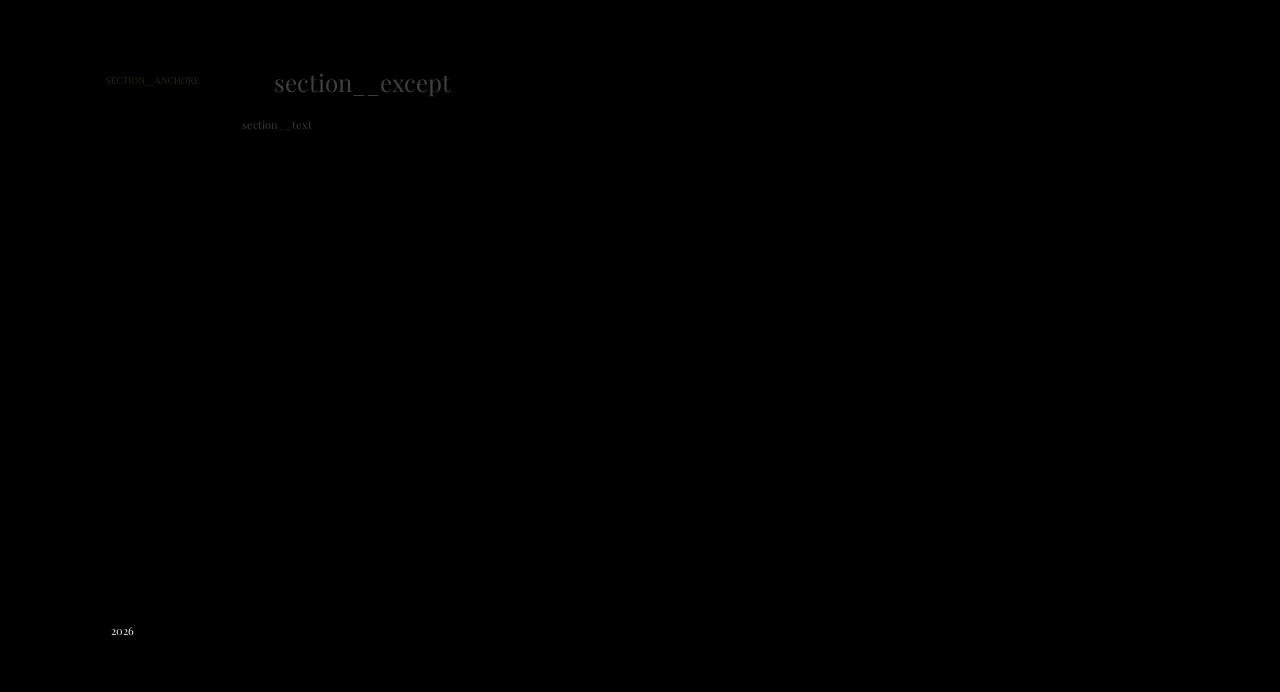
==== commit 4c62c7be: "add sections" ====
--- a/index.html
+++ b/index.html
@@ -95,7 +95,56 @@
             </div>
           </div>
         </div>
-      </section><!-- end fScreen -->
+      </section><!-- end fScreen --><!-- begin tableContent -->
+      <section class="tableContent section" id="tableContent">
+        <h2 class="section__title"><span>Table <br> <em>of contents</em></span></h2>
+        <div class="tableContent__list">
+          <div class="tableContent__row">
+            <div class="tableContent__name">tableContent__name</div>
+            <div class="tableContent__text">tableContent__text</div>
+            <div class="tableContent__img"><img src="../img" alt="" loading="lazy"/></div>
+          </div>
+        </div>
+      </section><!-- end tableContent --><!-- begin antiqueFonts -->
+      <section class="antiqueFonts section section_light" id="antiqueFonts">
+        <div class="antiqueFonts__bg"><img src="../img" alt="" loading="lazy"/></div>
+        <div class="antiqueFonts__content">
+          <div class="antiqueFonts__left">
+            <h2 class="section__title"><span>section__title</span></h2>
+            <div class="antiqueFonts__img">
+              <div class="antiqueFonts__pattern"><img src="../img" alt="" loading="lazy"/></div>
+              <div class="antiqueFonts__portret"><img src="../img" alt="" loading="lazy"/></div>
+              <div class="antiqueFonts__autograf"><img src="../img" alt="" loading="lazy"/></div>
+              <div class="antiqueFonts__plates">
+                <div class="antiqueFonts__plate"><img src="../img" alt="" loading="lazy"/></div>
+                <div class="antiqueFonts__plate"><img src="../img" alt="" loading="lazy"/></div>
+              </div>
+            </div>
+          </div>
+          <div class="antiqueFonts__right">
+            <div class="antiqueFonts__top">
+              <div class="section__anchore"></div>
+              <div class="section__except"></div>
+            </div>
+            <div class="section__text"></div>
+          </div>
+        </div>
+      </section><!-- end anticueFonts --><!-- begin during -->
+      <section class="during section" id="during">
+        <div class="during__content">
+          <div class="during__right">
+            <div class="section__title"><span>section__title</span></div>
+          </div>
+          <div class="during__left">
+            <div class="section__anchore">section__anchore</div>
+            <div class="section__except">section__except</div>
+            <div class="section__text">section__text</div>
+          </div>
+        </div>
+        <div class="during__gallery">
+          <div class="during__img"><img src="../img" alt="" loading="lazy"/></div>
+        </div>
+      </section><!-- end during -->
     </main>
     <footer class="footer">
       <div class="footer__content">
--- a/css/style.css
+++ b/css/style.css
@@ -1482,6 +1482,7 @@
 .fScreen__point:nth-child(9) {
   right: 12.4%;
   top: 38.6%;
+  display: none;
 }
 .fScreen__point:nth-child(10) {
   right: 5.7%;
@@ -1494,7 +1495,6 @@
 .fScreen__point:nth-child(12) {
   right: 12.4%;
   top: 38.7%;
-  display: none;
 }
 .fScreen__point:nth-child(13) {
   right: 28.2%;
@@ -1521,6 +1521,354 @@
   width: 36.625em;
   height: 39.375em;
   margin: auto;
+}
+
+@media (min-width: 768px) {
+  .tableContent {
+    padding-top: 6em;
+    padding-bottom: 7.2em;
+  }
+}
+.tableContent .section__title {
+  text-align: center;
+  line-height: 0.7;
+  margin: 0 0 0.9em;
+}
+.tableContent .section__title em,
+.tableContent .section__title i {
+  display: block;
+}
+.tableContent__row {
+  position: relative;
+  border-top: 1px solid #443e31;
+  display: flex;
+  gap: 2.5em;
+  padding: 0.2em;
+}
+.tableContent__row:before {
+  content: "";
+  display: block;
+  position: absolute;
+  top: 0;
+  left: 0;
+  width: 100%;
+  height: 100%;
+  background-image: url("img/table-content-bg.jpg");
+  opacity: 0;
+  transition: opacity 0.8s;
+  z-index: -1;
+}
+.tableContent__row:after {
+  content: "";
+  display: block;
+  position: absolute;
+  top: 0;
+  left: 0;
+  width: 100%;
+  height: 100%;
+  z-index: 3;
+}
+.tableContent__row:first-child {
+  border-top: 0;
+  padding-left: 12.9em;
+}
+.tableContent__row:first-child .tableContent__img {
+  right: 15.375em;
+  width: 37.4375em;
+}
+.tableContent__row:first-child:hover .tableContent__img {
+  transform: scale(1) translate(0, -9.625em);
+}
+.tableContent__row:nth-child(2) {
+  padding-left: 41.2em;
+}
+.tableContent__row:nth-child(2) .tableContent__img {
+  right: 8.4375em;
+  width: 101em;
+}
+.tableContent__row:nth-child(2):hover .tableContent__img {
+  transform: scale(1) translate(0, -16.25em);
+}
+.tableContent__row:nth-child(3) {
+  padding-left: 22.2em;
+}
+.tableContent__row:nth-child(3) .tableContent__img {
+  right: 14.25em;
+  width: 95.1875em;
+}
+.tableContent__row:nth-child(3):hover .tableContent__img {
+  transform: scale(1) translate(0, -23.6875em);
+}
+.tableContent__row:nth-child(4) {
+  padding-left: 60.1em;
+}
+.tableContent__row:nth-child(4) .tableContent__img {
+  right: 13.625em;
+  width: 99.625em;
+}
+.tableContent__row:nth-child(4):hover .tableContent__img {
+  transform: scale(1) translate(0, -25.0625em);
+}
+.tableContent__row:nth-child(5) {
+  padding-left: 13.1em;
+}
+.tableContent__row:nth-child(5) .tableContent__img {
+  right: 15.875em;
+  width: 93.5em;
+}
+.tableContent__row:nth-child(5):hover .tableContent__img {
+  transform: scale(1) translate(0, -31.625em);
+}
+.tableContent__row:nth-child(6) {
+  padding-left: 41.2em;
+}
+.tableContent__row:nth-child(6) .tableContent__img {
+  right: 14.125em;
+  width: 95.3125em;
+}
+.tableContent__row:nth-child(6):hover .tableContent__img {
+  transform: scale(1) translate(0, -42em);
+}
+.tableContent__row:hover {
+  z-index: 1;
+}
+.tableContent__row:hover:before {
+  opacity: 1;
+}
+.tableContent__row:hover .tableContent__text {
+  color: #716a5e;
+}
+.tableContent__row:hover .tableContent__img {
+  z-index: 2;
+}
+.tableContent__name {
+  font-weight: "Mixed";
+  font-size: 4.125em;
+  letter-spacing: -0.06em;
+  color: #9b8d72;
+  line-height: 1.3;
+}
+.tableContent__text {
+  max-width: 18.75em;
+  line-height: 1.6;
+  transition: color 0.8s;
+}
+.tableContent__img {
+  position: absolute;
+  top: 0;
+  z-index: 1;
+  transition: transform 0.8s;
+  transform: scale(0) translate(-50%, -50%);
+}
+
+.antiqueFonts {
+  padding: 0 0 7.7em;
+  overflow: hidden;
+}
+@media (min-width: 768px) {
+  .antiqueFonts .section__title {
+    position: relative;
+    font-size: 9.125em;
+    line-height: 0.73;
+    text-align: center;
+    margin: -0.07em 0 0;
+  }
+  .antiqueFonts .section__title em {
+    letter-spacing: -0.06em;
+  }
+  .antiqueFonts .section__title em:last-of-type {
+    position: relative;
+    z-index: 3;
+    display: block;
+    text-align: right;
+    padding-right: 0.25em;
+    padding-top: 0.05em;
+  }
+}
+.antiqueFonts .section__anchore {
+  padding-top: 0.1em;
+}
+.antiqueFonts .section__text {
+  padding-left: 10.75em;
+}
+.antiqueFonts__bg {
+  position: absolute;
+  top: 0;
+  left: 0;
+  width: 100%;
+  height: 100%;
+}
+.antiqueFonts__bg img {
+  display: block;
+  object-fit: cover;
+  width: 100%;
+  height: 100%;
+}
+.antiqueFonts__content {
+  position: relative;
+  z-index: 1;
+  display: flex;
+  align-items: center;
+  gap: 3.7em;
+}
+.antiqueFonts__left {
+  width: 64.375em;
+  flex: none;
+}
+.antiqueFonts__img {
+  margin-top: -9em;
+  position: relative;
+}
+.antiqueFonts__img:before {
+  content: "";
+  display: block;
+  position: absolute;
+  top: 0;
+  left: 0;
+  width: 100%;
+  height: 100%;
+  background: url("img/antique-shadow.png") center no-repeat;
+  background-size: 70%;
+  z-index: -1;
+}
+.antiqueFonts__pattern {
+  position: absolute;
+  width: 48.1em;
+  top: -2.2em;
+  z-index: -1;
+}
+.antiqueFonts__portret {
+  width: 30.5625em;
+  margin-left: 9.7em;
+  position: relative;
+  z-index: 2;
+}
+.antiqueFonts__autograf {
+  position: absolute;
+  width: 28.7em;
+  left: 33.1em;
+  top: 20.4em;
+  z-index: 2;
+}
+.antiqueFonts__plates {
+  position: relative;
+  z-index: 4;
+  margin-top: 1.4em;
+  margin-left: 6.5em;
+}
+.antiqueFonts__plate {
+  position: absolute;
+  width: 23.5625em;
+  bottom: 0;
+}
+.antiqueFonts__plate:last-child {
+  left: 11.9375em;
+  bottom: -1.6em;
+}
+.antiqueFonts__right {
+  padding-top: 9em;
+  padding-right: 12.25em;
+}
+
+@media (min-width: 768px) {
+  .during {
+    overflow: hidden;
+    padding: 0 0 2.2em;
+  }
+}
+.during .section__title {
+  text-align: right;
+  color: #fff;
+  font-size: 9.125em;
+  line-height: 0.77;
+  margin-top: -0.07em;
+  margin-right: -0.03em;
+}
+.during .section__title em,
+.during .section__title i {
+  color: #9b8d72;
+  letter-spacing: -0.06em;
+}
+.during .section__anchore {
+  margin-right: 4em;
+}
+.during .section__text {
+  padding-left: 9.3125em;
+  padding-right: 4.875em;
+}
+.during__content {
+  display: flex;
+  flex-direction: row-reverse;
+}
+.during__right {
+  overflow: hidden;
+  flex-grow: 1;
+  min-width: 0;
+}
+.during__left {
+  width: 48.25em;
+  margin-top: 19.625em;
+  margin-right: 1.6em;
+  padding-left: 13.375em;
+  flex: none;
+}
+.during__gallery {
+  position: relative;
+  height: 60.125em;
+  margin-top: -17.55em;
+}
+.during__img {
+  position: absolute;
+}
+.during__img:nth-child(1) {
+  width: 32.1875em;
+  right: 3em;
+  bottom: 2.75em;
+}
+.during__img:nth-child(2) {
+  width: 24.6875em;
+  right: 32.8125em;
+  bottom: 5em;
+}
+.during__img:nth-child(3) {
+  width: 44em;
+  right: 17.6em;
+  bottom: 10.7em;
+}
+.during__img:nth-child(4) {
+  right: 0em;
+  bottom: -8.5em;
+  width: 17.6em;
+}
+.during__img:nth-child(5) {
+  width: 23.25em;
+  left: 30.9375em;
+  bottom: 2.75em;
+}
+.during__img:nth-child(6) {
+  width: 39.6em;
+  left: 40.2em;
+  bottom: -0.9em;
+}
+.during__img:nth-child(7) {
+  width: 41.6em;
+  left: -0.4em;
+  bottom: -10.9em;
+}
+.during__img:nth-child(8) {
+  width: 19em;
+  bottom: 6.4em;
+  left: 0;
+}
+.during__img:nth-child(9) {
+  width: 40em;
+  left: 40em;
+  bottom: -1.3em;
+}
+.during__img:nth-child(10) {
+  width: 27em;
+  left: 32.6em;
+  bottom: 7.5em;
 }
 
 /* Footer
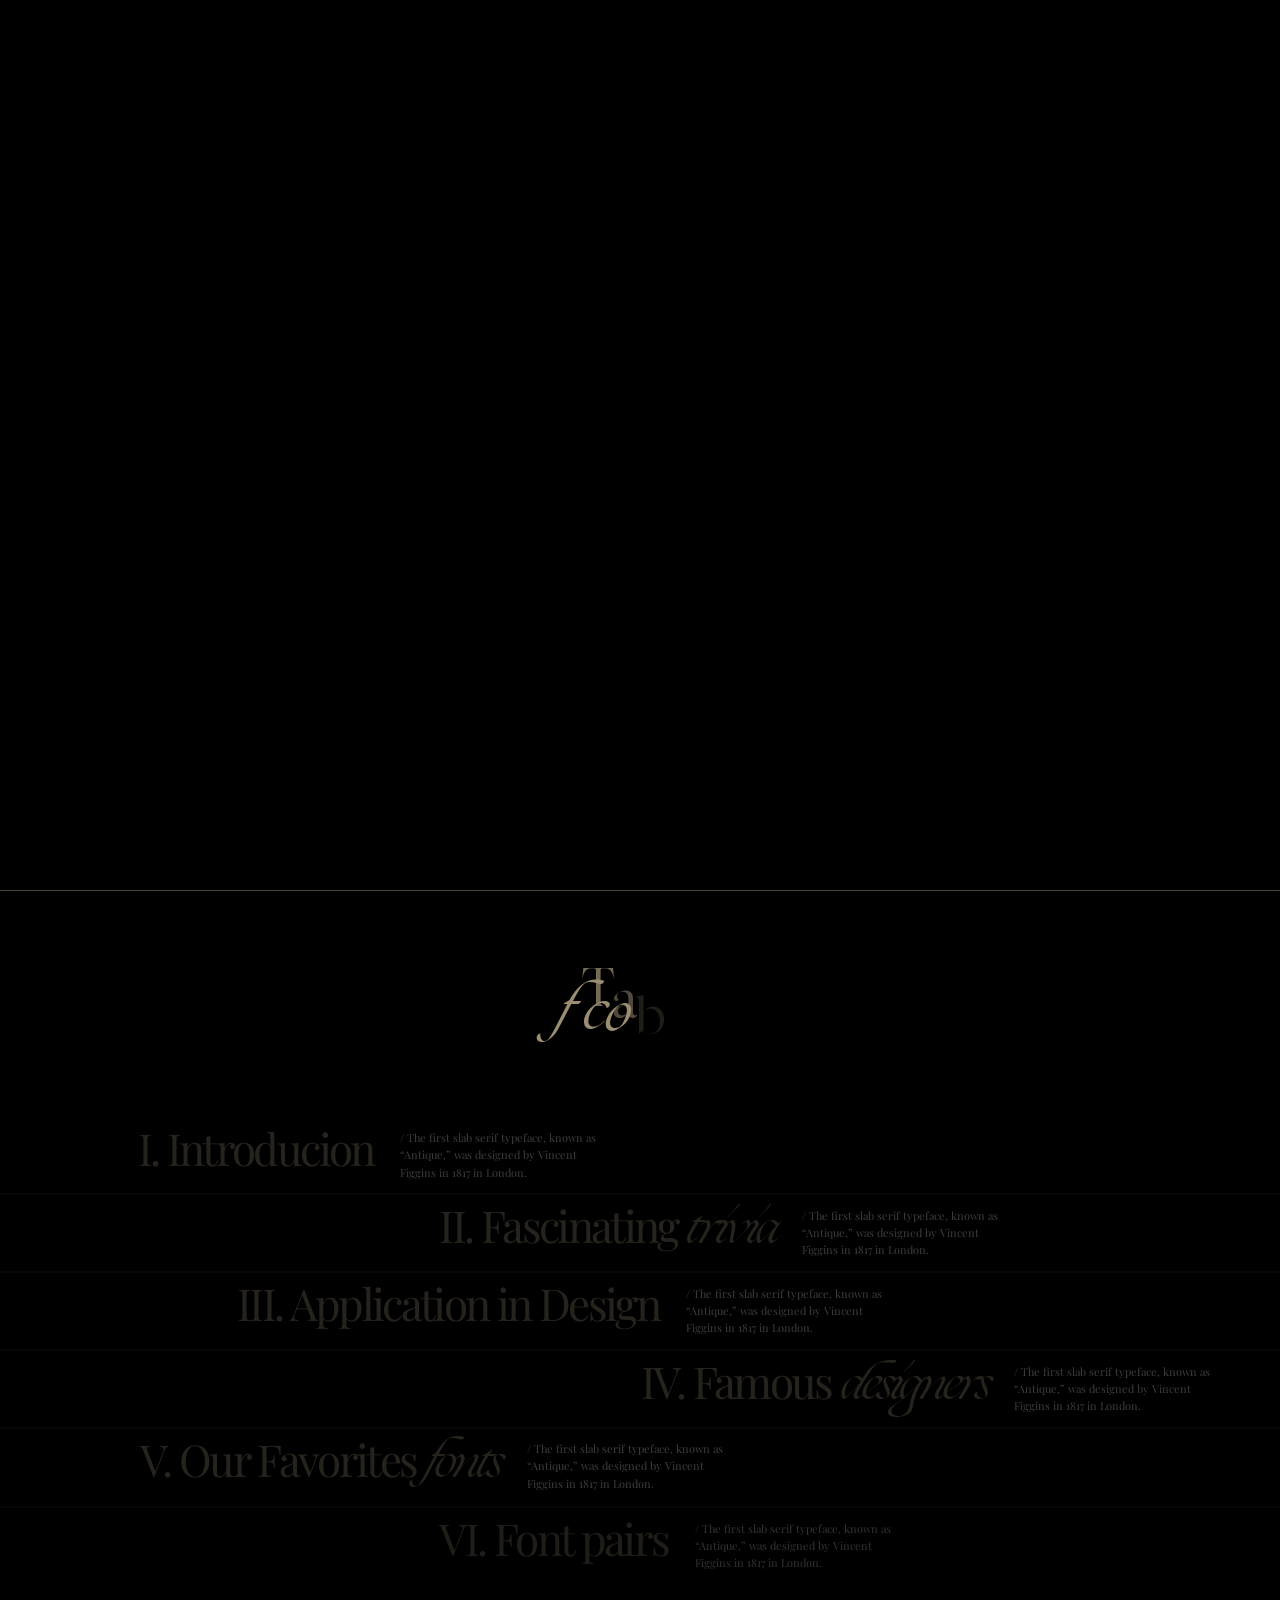
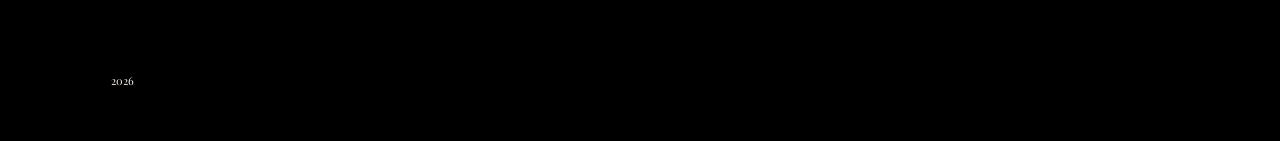
==== commit a910afb6: "update tableContent" ====
--- a/index.html
+++ b/index.html
@@ -100,51 +100,49 @@
         <h2 class="section__title"><span>Table <br> <em>of contents</em></span></h2>
         <div class="tableContent__list">
           <div class="tableContent__row">
-            <div class="tableContent__name">tableContent__name</div>
-            <div class="tableContent__text">tableContent__text</div>
-            <div class="tableContent__img"><img src="../img" alt="" loading="lazy"/></div>
+            <div class="tableContent__name">I. Introducion</div>
+            <div class="tableContent__text">
+              <p>/ The first slab serif typeface, known as “Antique,” was designed by Vincent Figgins in 1817 in London.</p>
+            </div>
+            <div class="tableContent__img"><img src="../../img/tableContent/tableContent_1.webp" alt="Introducion" loading="lazy"/></div>
+          </div>
+          <div class="tableContent__row">
+            <div class="tableContent__name">II. Fascinating <em>trivia</em></div>
+            <div class="tableContent__text">
+              <p>/ The first slab serif typeface, known as “Antique,” was designed by Vincent Figgins in 1817 in London.</p>
+            </div>
+            <div class="tableContent__img"><img src="../../img/tableContent/tableContent_2.webp" alt="Fascinating trivia" loading="lazy"/></div>
+          </div>
+          <div class="tableContent__row">
+            <div class="tableContent__name">III. Application in Design</div>
+            <div class="tableContent__text">
+              <p>/ The first slab serif typeface, known as “Antique,” was designed by Vincent Figgins in 1817 in London.</p>
+            </div>
+            <div class="tableContent__img"><img src="../../img/tableContent/tableContent_3.webp" alt="Application in Design" loading="lazy"/></div>
+          </div>
+          <div class="tableContent__row">
+            <div class="tableContent__name">IV. Famous <em>designers</em></div>
+            <div class="tableContent__text">
+              <p>/ The first slab serif typeface, known as “Antique,” was designed by Vincent Figgins in 1817 in London.</p>
+            </div>
+            <div class="tableContent__img"><img src="../../img/tableContent/tableContent_4.webp" alt="Famous designers" loading="lazy"/></div>
+          </div>
+          <div class="tableContent__row">
+            <div class="tableContent__name">V. Our Favorites <em>fonts</em></div>
+            <div class="tableContent__text">
+              <p>/ The first slab serif typeface, known as “Antique,” was designed by Vincent Figgins in 1817 in London.</p>
+            </div>
+            <div class="tableContent__img"><img src="../../img/tableContent/tableContent_5.webp" alt="Our Favorites fonts" loading="lazy"/></div>
+          </div>
+          <div class="tableContent__row">
+            <div class="tableContent__name">VI. Font pairs</div>
+            <div class="tableContent__text">
+              <p>/ The first slab serif typeface, known as “Antique,” was designed by Vincent Figgins in 1817 in London.</p>
+            </div>
+            <div class="tableContent__img"><img src="../../img/tableContent/tableContent_6.webp" alt="Font pairs" loading="lazy"/></div>
           </div>
         </div>
-      </section><!-- end tableContent --><!-- begin antiqueFonts -->
-      <section class="antiqueFonts section section_light" id="antiqueFonts">
-        <div class="antiqueFonts__bg"><img src="../img" alt="" loading="lazy"/></div>
-        <div class="antiqueFonts__content">
-          <div class="antiqueFonts__left">
-            <h2 class="section__title"><span>section__title</span></h2>
-            <div class="antiqueFonts__img">
-              <div class="antiqueFonts__pattern"><img src="../img" alt="" loading="lazy"/></div>
-              <div class="antiqueFonts__portret"><img src="../img" alt="" loading="lazy"/></div>
-              <div class="antiqueFonts__autograf"><img src="../img" alt="" loading="lazy"/></div>
-              <div class="antiqueFonts__plates">
-                <div class="antiqueFonts__plate"><img src="../img" alt="" loading="lazy"/></div>
-                <div class="antiqueFonts__plate"><img src="../img" alt="" loading="lazy"/></div>
-              </div>
-            </div>
-          </div>
-          <div class="antiqueFonts__right">
-            <div class="antiqueFonts__top">
-              <div class="section__anchore"></div>
-              <div class="section__except"></div>
-            </div>
-            <div class="section__text"></div>
-          </div>
-        </div>
-      </section><!-- end anticueFonts --><!-- begin during -->
-      <section class="during section" id="during">
-        <div class="during__content">
-          <div class="during__right">
-            <div class="section__title"><span>section__title</span></div>
-          </div>
-          <div class="during__left">
-            <div class="section__anchore">section__anchore</div>
-            <div class="section__except">section__except</div>
-            <div class="section__text">section__text</div>
-          </div>
-        </div>
-        <div class="during__gallery">
-          <div class="during__img"><img src="../img" alt="" loading="lazy"/></div>
-        </div>
-      </section><!-- end during -->
+      </section><!-- end tableContent -->
     </main>
     <footer class="footer">
       <div class="footer__content">
--- a/css/style.css
+++ b/css/style.css
@@ -1544,6 +1544,7 @@
   display: flex;
   gap: 2.5em;
   padding: 0.2em;
+  z-index: 0;
 }
 .tableContent__row:before {
   content: "";
@@ -1553,21 +1554,11 @@
   left: 0;
   width: 100%;
   height: 100%;
-  background-image: url("img/table-content-bg.jpg");
+  background-image: url("../img/tableContent/bg.webp");
   opacity: 0;
   transition: opacity 0.8s;
   z-index: -1;
 }
-.tableContent__row:after {
-  content: "";
-  display: block;
-  position: absolute;
-  top: 0;
-  left: 0;
-  width: 100%;
-  height: 100%;
-  z-index: 3;
-}
 .tableContent__row:first-child {
   border-top: 0;
   padding-left: 12.9em;
@@ -1639,7 +1630,7 @@
   color: #716a5e;
 }
 .tableContent__row:hover .tableContent__img {
-  z-index: 2;
+  transition-delay: 0.5s;
 }
 .tableContent__name {
   font-weight: "Mixed";
@@ -1656,9 +1647,10 @@
 .tableContent__img {
   position: absolute;
   top: 0;
-  z-index: 1;
   transition: transform 0.8s;
   transform: scale(0) translate(-50%, -50%);
+  transition-delay: 0s;
+  pointer-events: none;
 }
 
 .antiqueFonts {
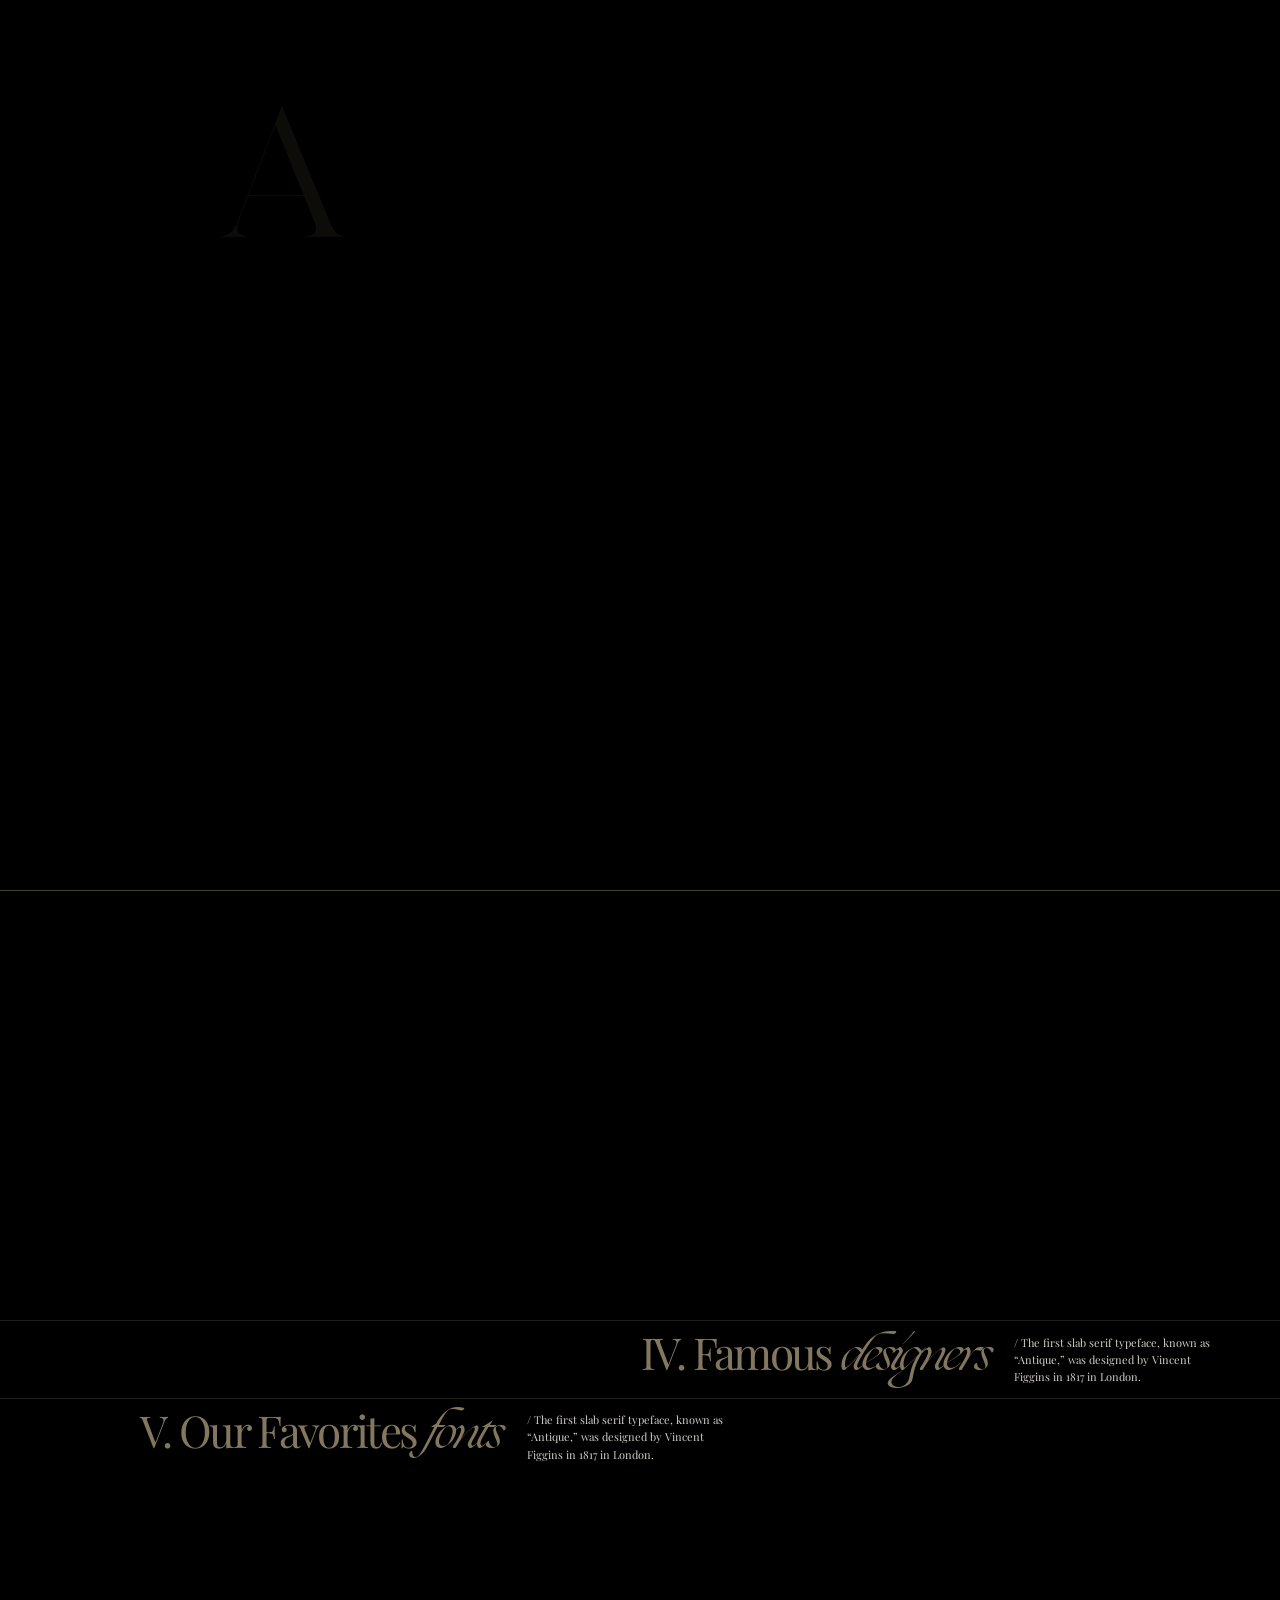
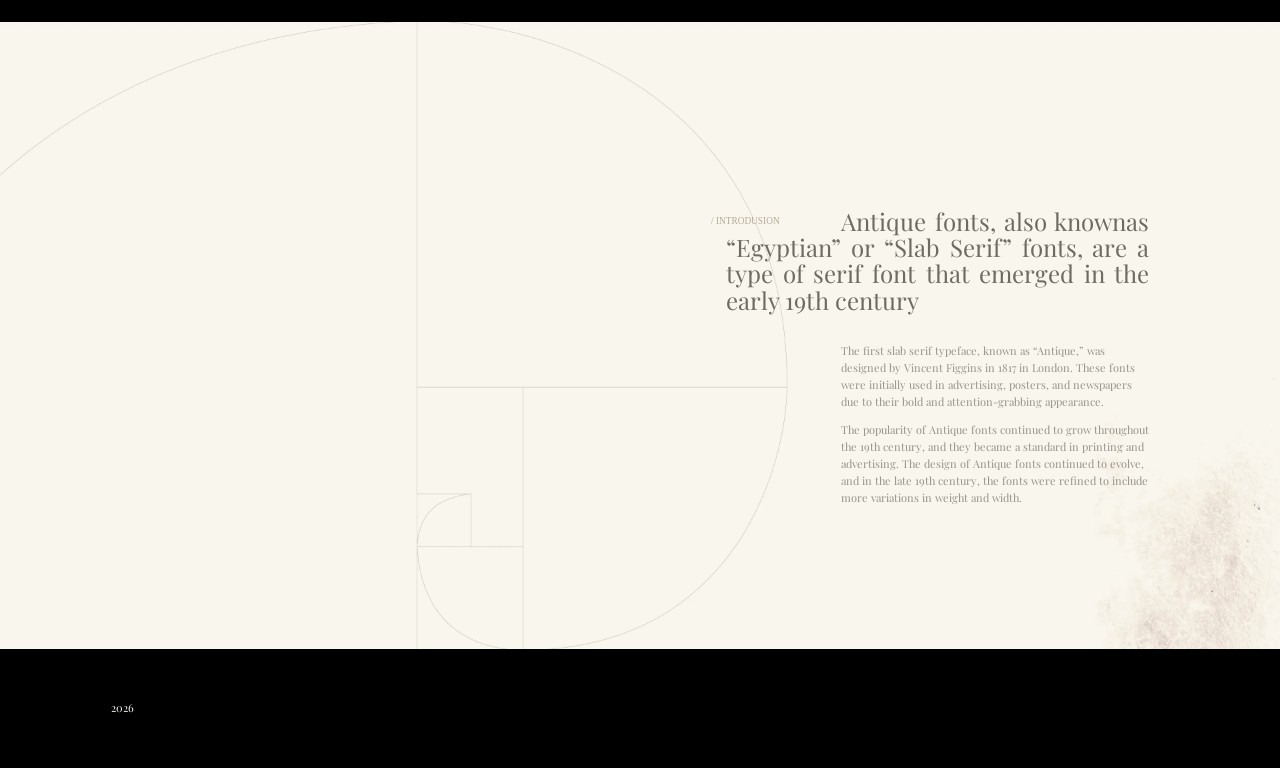
==== commit b1b79bee: "update antiqueFonts" ====
--- a/index.html
+++ b/index.html
@@ -142,7 +142,36 @@
             <div class="tableContent__img"><img src="../../img/tableContent/tableContent_6.webp" alt="Font pairs" loading="lazy"/></div>
           </div>
         </div>
-      </section><!-- end tableContent -->
+      </section><!-- end tableContent --><!-- begin antiqueFonts -->
+      <section class="antiqueFonts section section_light" id="antiqueFonts">
+        <div class="antiqueFonts__bg"><img src="../../img/antiqueFonts/bg.webp" alt="" loading="lazy"/></div>
+        <div class="antiqueFonts__content">
+          <div class="antiqueFonts__left">
+            <h2 class="section__title"><span>Antique<br> <em>fonts</em> also known <em>Eguptian</em></span></h2>
+            <div class="antiqueFonts__img">
+              <div class="antiqueFonts__pattern"><img src="../../img/antiqueFonts/pattern.webp" alt="" loading="lazy"/></div>
+              <div class="antiqueFonts__portret"><img src="../../img/antiqueFonts/portret.webp" alt="" loading="lazy"/></div>
+              <div class="antiqueFonts__autograf"><img src="../../img/antiqueFonts/autograf.webp" alt="" loading="lazy"/></div>
+              <div class="antiqueFonts__plates">
+                <div class="antiqueFonts__plate"><img src="../../img/antiqueFonts/plate_1.webp" alt="" loading="lazy"/></div>
+                <div class="antiqueFonts__plate"><img src="../../img/antiqueFonts/plate_2.webp" alt="" loading="lazy"/></div>
+              </div>
+            </div>
+          </div>
+          <div class="antiqueFonts__right">
+            <div class="antiqueFonts__top">
+              <div class="section__anchore">/ introdusion</div>
+              <div class="section__except">
+                <p>Antique fonts, also knownas “Egyptian” or “Slab Serif” fonts, are a type of serif font that emerged in the early 19th century</p>
+              </div>
+            </div>
+            <div class="section__text">
+              <p>The first slab serif typeface, known as “Antique,” was designed by Vincent Figgins in 1817 in London. These fonts were initially used in advertising, posters, and newspapers due to their bold and attention-grabbing appearance.</p>
+              <p>The popularity of Antique fonts continued to grow throughout the 19th century, and they became a standard in printing and advertising. The design of Antique fonts continued to evolve, and in the late 19th century, the fonts were refined to include more variations in weight and width.</p>
+            </div>
+          </div>
+        </div>
+      </section><!-- end anticueFonts -->
     </main>
     <footer class="footer">
       <div class="footer__content">
--- a/css/style.css
+++ b/css/style.css
@@ -1719,7 +1719,7 @@
   left: 0;
   width: 100%;
   height: 100%;
-  background: url("img/antique-shadow.png") center no-repeat;
+  background: url("../../img/antiqueFonts/shadow.webp") center no-repeat;
   background-size: 70%;
   z-index: -1;
 }
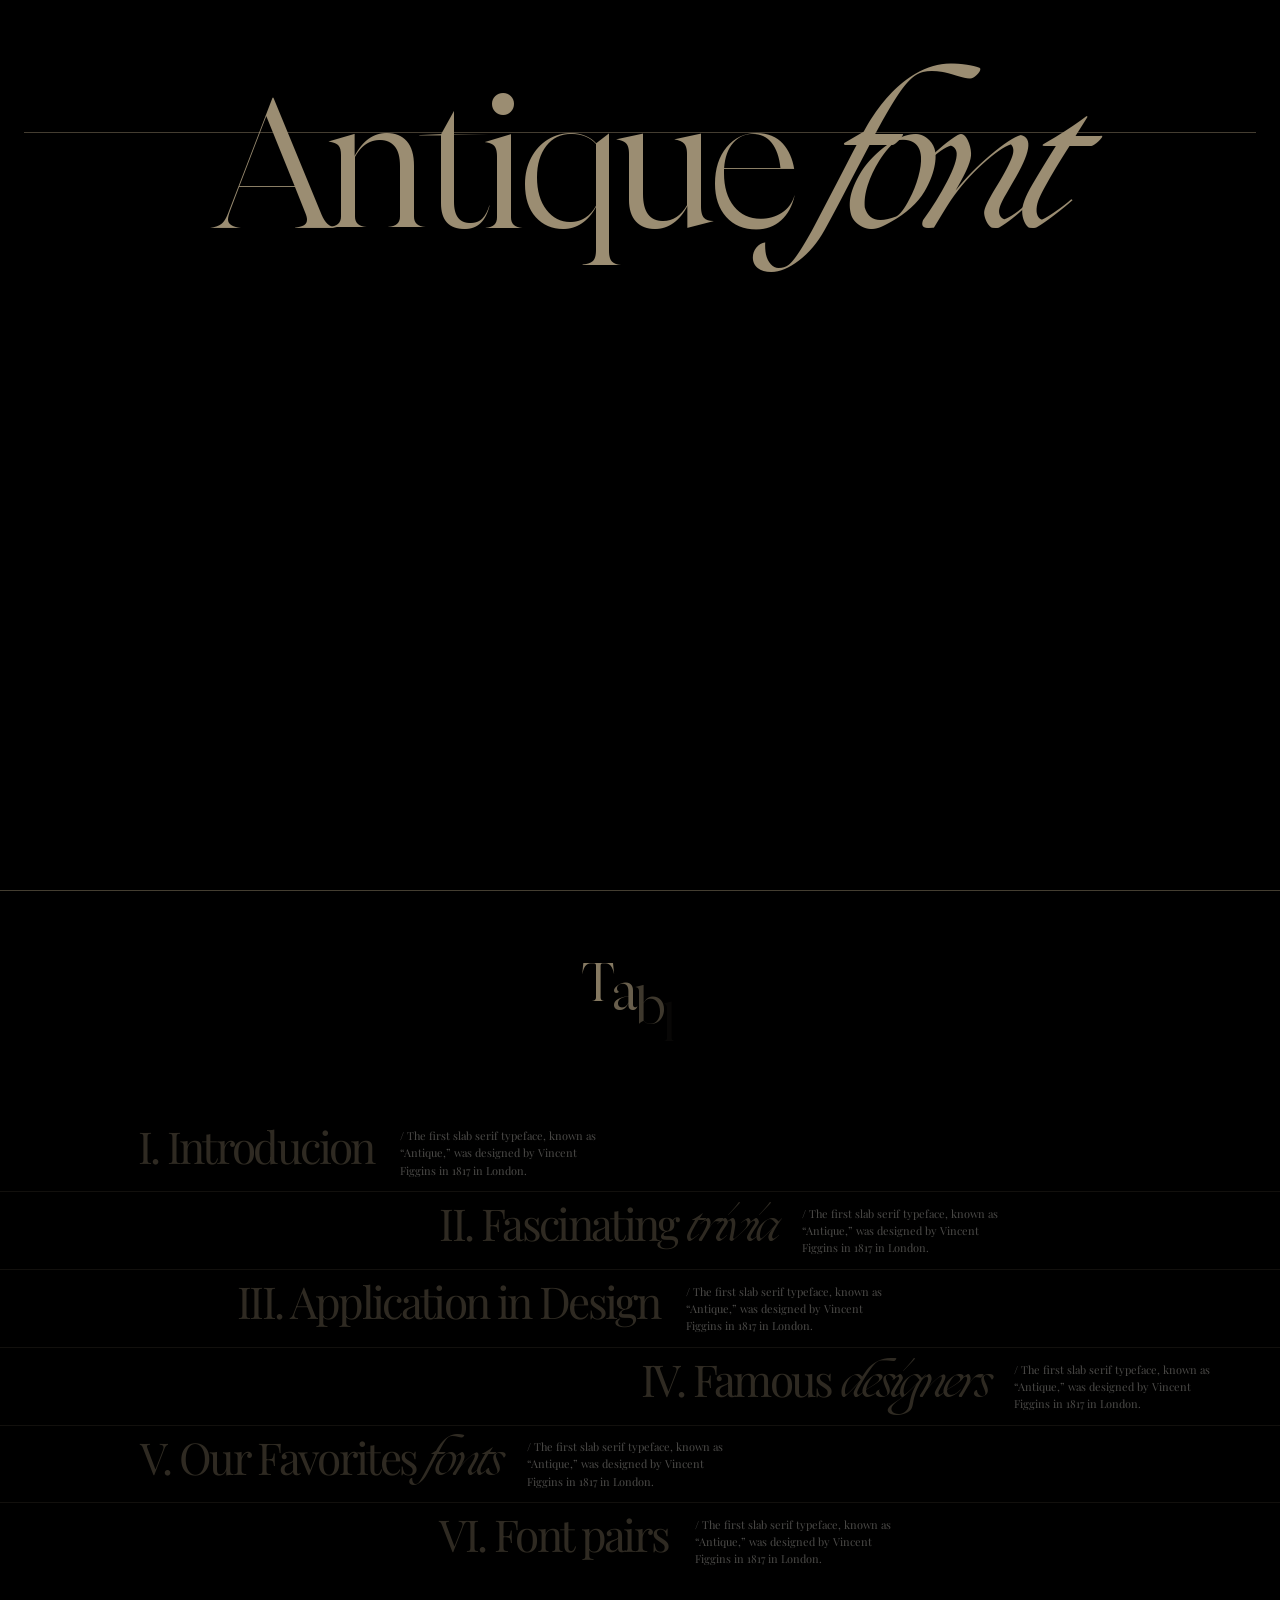
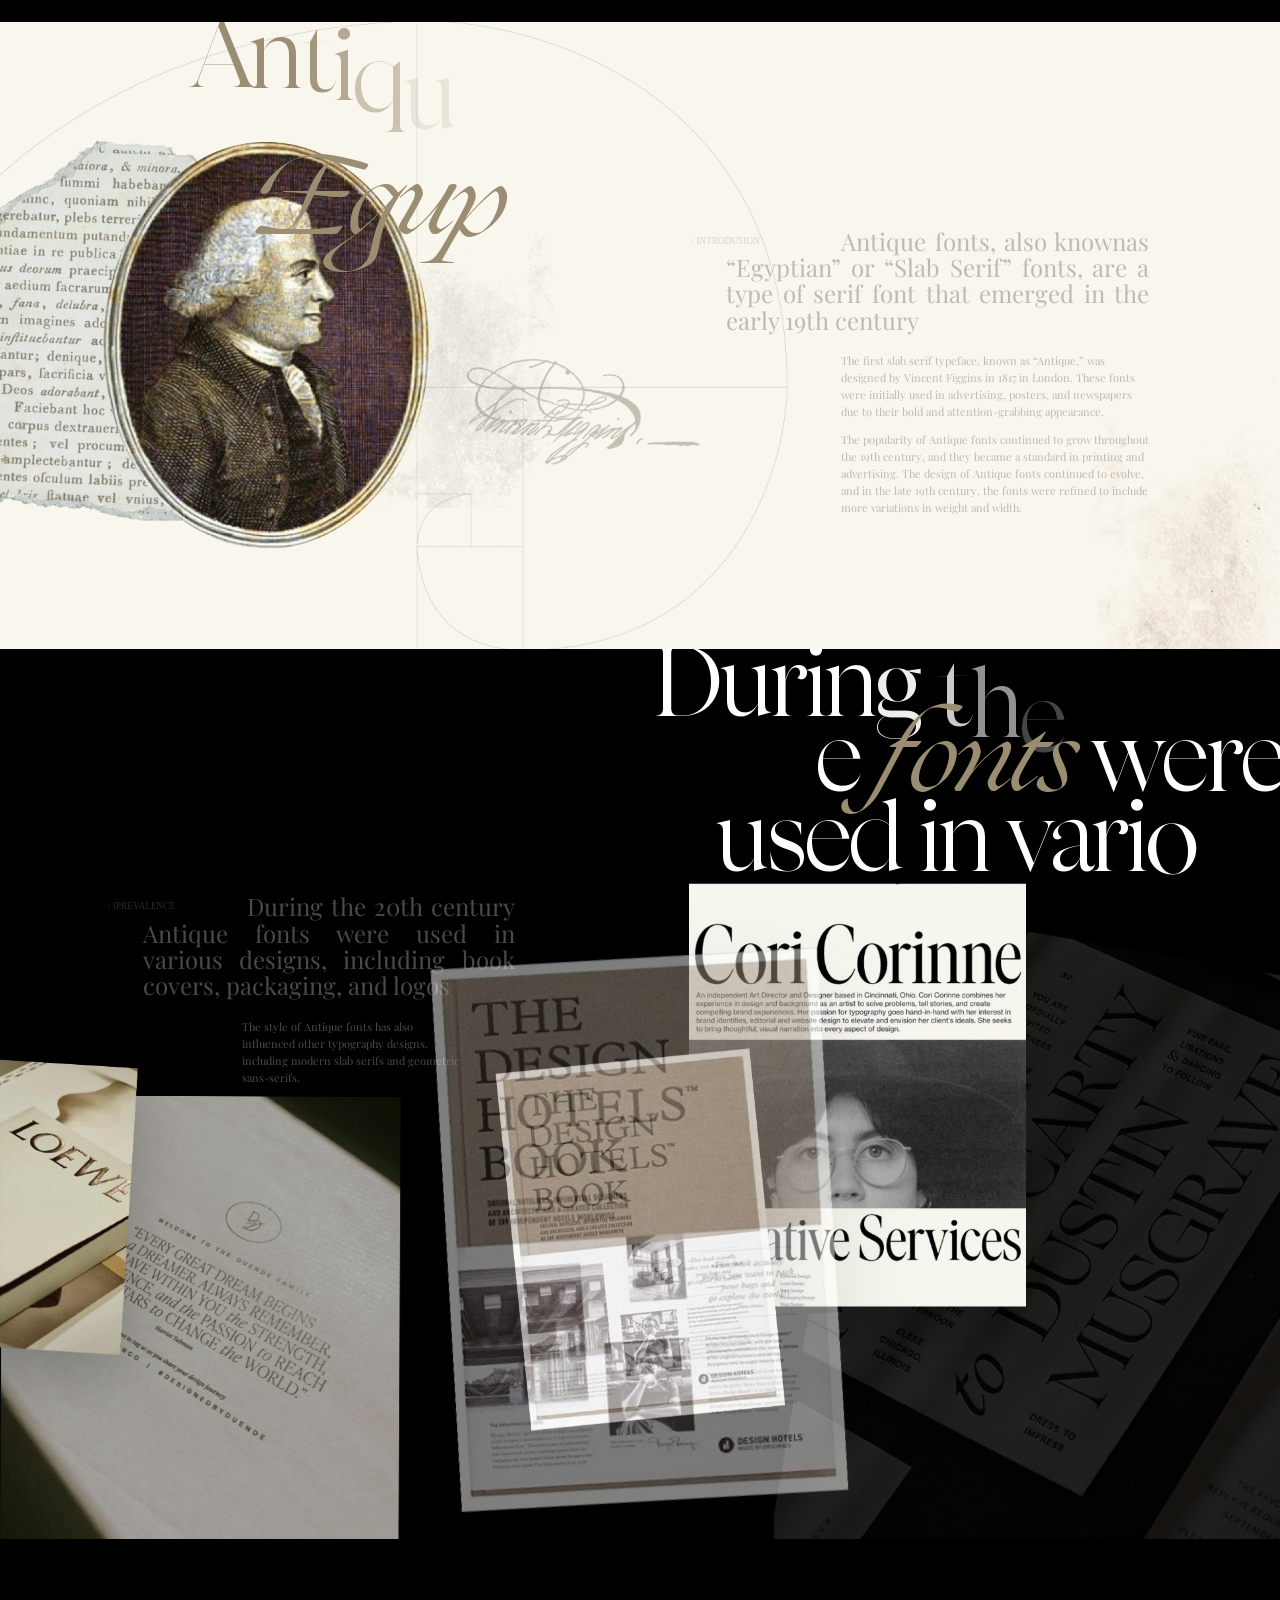
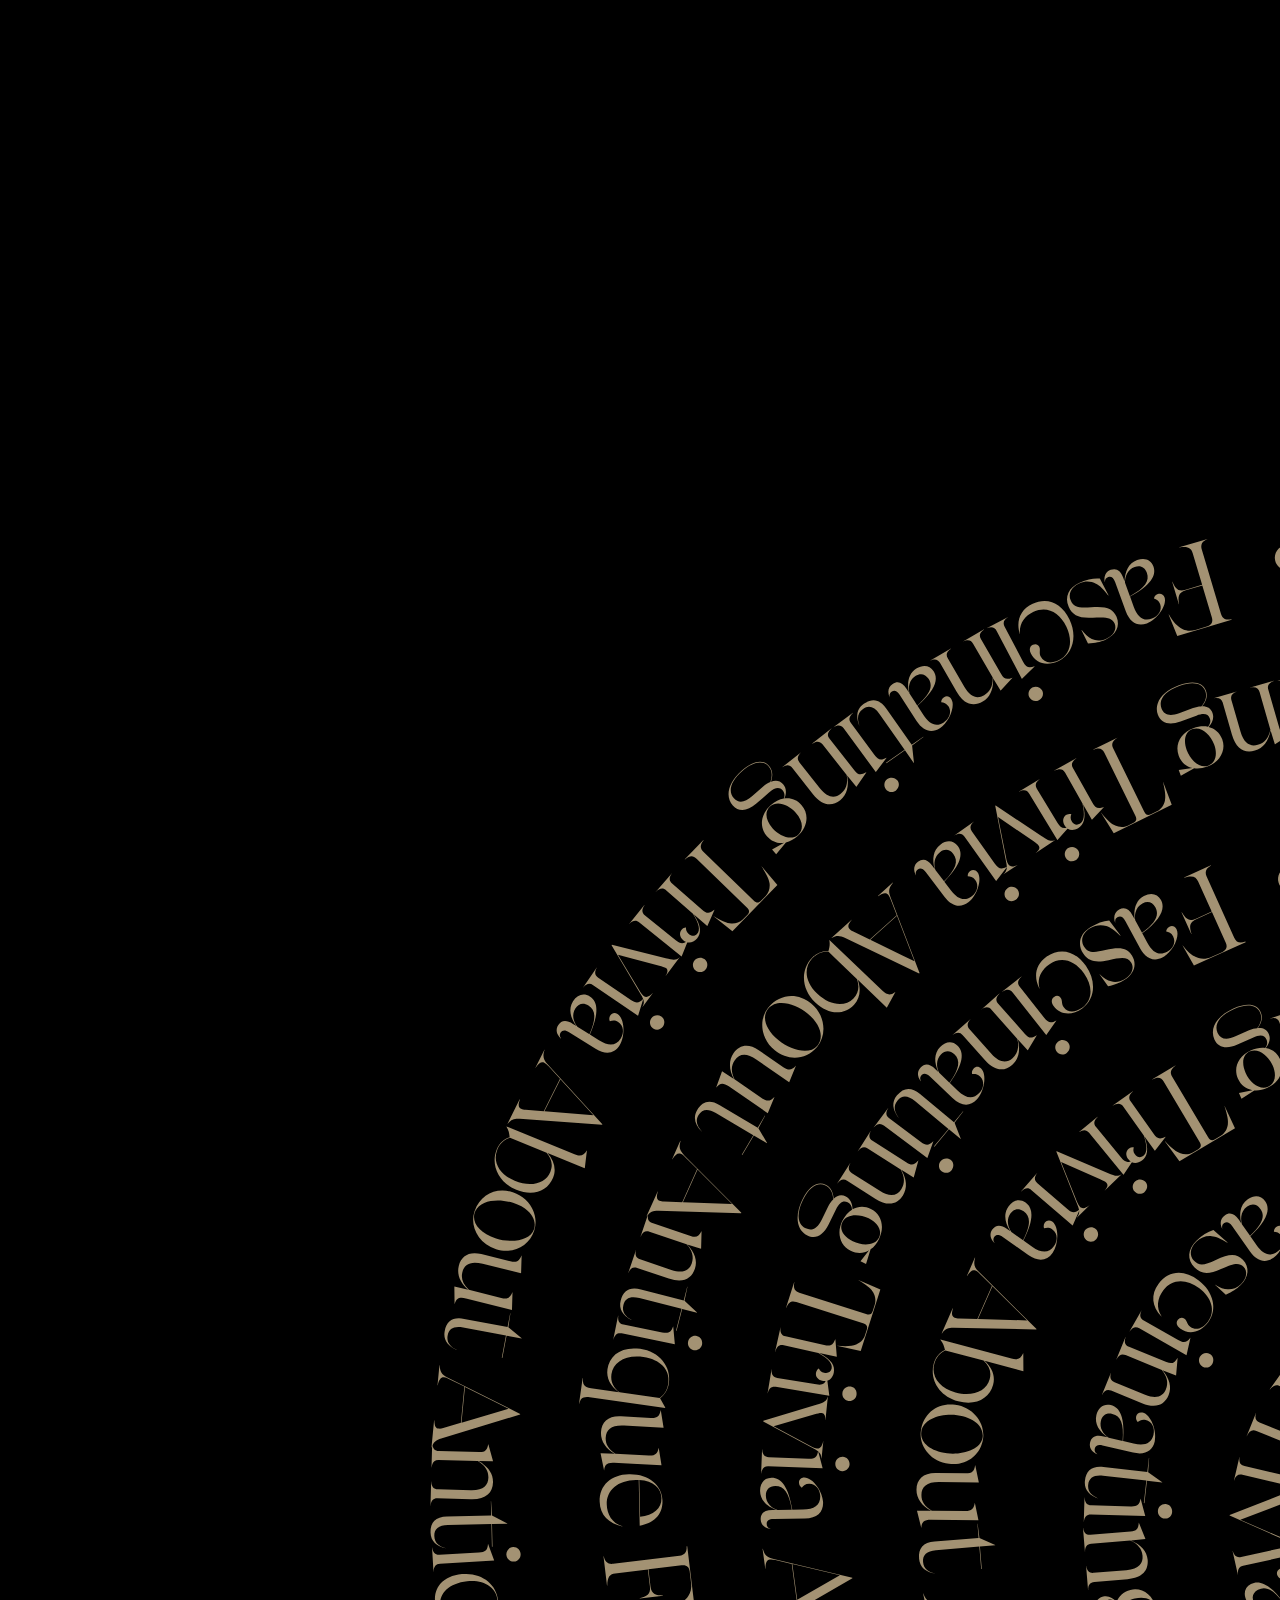
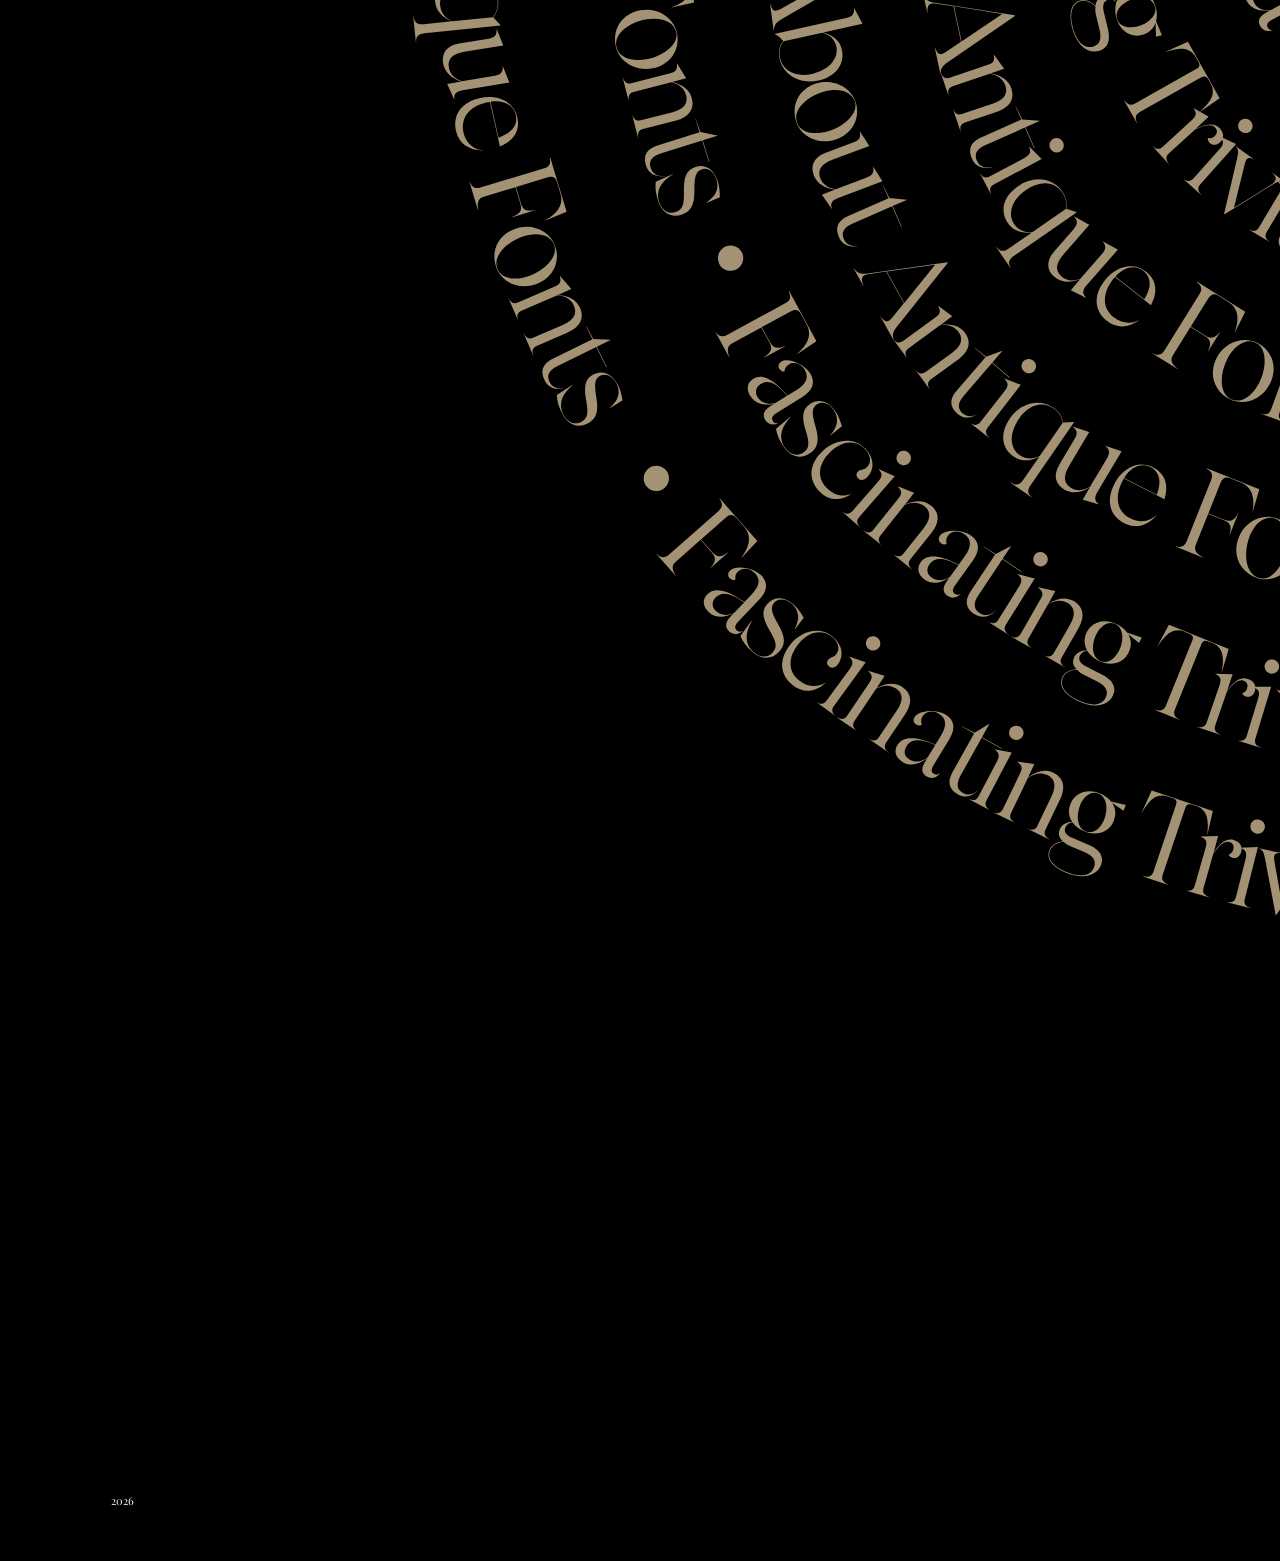
==== commit 17333301: "update during" ====
--- a/index.html
+++ b/index.html
@@ -171,7 +171,427 @@
             </div>
           </div>
         </div>
-      </section><!-- end anticueFonts -->
+      </section><!-- end anticueFonts --><!-- begin during -->
+      <section class="during section" id="during">
+        <div class="during__content">
+          <div class="during__right">
+            <div class="section__title">During the 20 th <br> Antique <em>fonts</em> were <br> used in various <br> designs</div>
+          </div>
+          <div class="during__left">
+            <div class="section__anchore">/ iprevalence</div>
+            <div class="section__except">
+              <p>During the 20th century Antique fonts were used in various designs, including book covers, packaging, and logos</p>
+            </div>
+            <div class="section__text">
+              <p>The style of Antique fonts has also influenced other typography designs, including modern slab serifs and geometric sans-serifs.</p>
+            </div>
+          </div>
+        </div>
+        <div class="during__gallery">
+          <div class="during__img"><img src="../../img/during/during_1.webp" alt="img" loading="lazy"/></div>
+          <div class="during__img"><img src="../../img/during/during_2.webp" alt="img" loading="lazy"/></div>
+          <div class="during__img"><img src="../../img/during/during_3.webp" alt="img" loading="lazy"/></div>
+          <div class="during__img"><img src="../../img/during/during_4.webp" alt="img" loading="lazy"/></div>
+          <div class="during__img"><img src="../../img/during/during_5.webp" alt="img" loading="lazy"/></div>
+          <div class="during__img"><img src="../../img/during/during_6.webp" alt="img" loading="lazy"/></div>
+          <div class="during__img"><img src="../../img/during/during_7.webp" alt="img" loading="lazy"/></div>
+          <div class="during__img"><img src="../../img/during/during_8.webp" alt="img" loading="lazy"/></div>
+          <div class="during__img"><img src="../../img/during/during_9.webp" alt="img" loading="lazy"/></div>
+          <div class="during__img"><img src="../../img/during/during_10.webp" alt="img" loading="lazy"/></div>
+        </div>
+      </section>
+      <!-- begin spiral-->
+      <section class="spiral section" id="spiral">
+        <div class="spiral__content"><svg width="2990" height="2990" viewBox="0 0 2990 2990" fill="none" xmlns="http://www.w3.org/2000/svg">
+<path d="M1433.17 1516.79L1437.16 1539.38L1436.92 1539.4C1434.32 1530.9 1430.76 1525.34 1426.33 1522.24C1422.91 1519.77 1419.1 1518.53 1413.29 1519.01L1401.56 1519.97C1397.88 1520.27 1395.07 1522.4 1395.52 1527.86L1398.23 1561.06L1415.42 1559.65C1423.48 1559 1424.54 1554.37 1424.81 1547.43L1425.04 1547.41L1426.96 1570.89L1426.72 1570.91C1425.32 1563.98 1423.53 1559.59 1415.47 1560.25L1398.28 1561.65L1400.96 1594.5C1401.37 1599.48 1403.63 1602.39 1412.86 1602.83L1412.88 1603.07L1383.47 1605.47L1383.45 1605.24C1389.57 1604.14 1391.71 1601.1 1391.29 1596L1385.86 1529.48C1385.45 1524.5 1382.85 1521.85 1376.66 1522L1376.61 1521.41L1433.17 1516.79Z" fill="#A39273"/>
+<path d="M1484.22 1600.94L1484.34 1600.93C1483.96 1607.18 1480.47 1610.84 1475.49 1611.3C1469.57 1611.84 1466.15 1608.45 1465.42 1600.4L1465.05 1596.37C1462.22 1605.94 1456.67 1613.14 1447.43 1613.99C1439.25 1614.74 1433.98 1610.68 1433.33 1603.57C1432.46 1594.09 1440.8 1585.92 1463.59 1580.49L1462.62 1569.83C1461.59 1558.58 1457 1552.78 1447.99 1553.61C1441.24 1554.23 1435.84 1559.14 1436.43 1565.66C1436.78 1569.45 1438.85 1571.17 1440.9 1572.66C1440.2 1574.15 1438.54 1575.62 1436.05 1575.85C1433.09 1576.12 1430.76 1574.18 1430.47 1570.98C1429.7 1562.57 1443.12 1551.31 1454.14 1550.3C1463.62 1549.43 1470.21 1554.92 1471.47 1567.35L1474.32 1598.51C1474.74 1603.13 1476.73 1605.21 1479.69 1604.94C1481.59 1604.77 1483.42 1603.88 1484.22 1600.94ZM1451.65 1607.87C1458.75 1607.22 1463.37 1601.54 1464.94 1595.18L1463.64 1580.97C1446.81 1585.02 1440.51 1590.61 1441.3 1599.26C1441.84 1605.18 1445.72 1608.41 1451.65 1607.87Z" fill="#A39273"/>
+<path d="M1518.35 1591.2C1511.56 1594.9 1505.3 1596.83 1499.13 1596.94L1488.77 1581.18L1489.08 1581.01C1494.47 1587.15 1498.4 1589.89 1502.39 1591.5C1507.41 1593.51 1513.37 1593.24 1518.69 1590.34C1527.26 1585.67 1529.07 1578.31 1525.94 1572.57C1522.47 1566.19 1517.49 1565.25 1504.79 1567.57C1489.77 1570.34 1482.83 1568.29 1478.62 1560.56C1473.78 1551.69 1477.38 1542.14 1487.72 1536.5C1492.52 1533.88 1496.95 1532.55 1504.35 1531.22L1512.14 1543.78L1511.94 1543.89C1508.06 1539.77 1504.62 1537.18 1501.01 1536.03C1496.96 1534.57 1491.76 1534.97 1487.06 1537.53C1479.85 1541.46 1476.79 1548.01 1479.86 1553.65C1482.94 1559.29 1488.64 1559.57 1502.19 1557.33C1515.64 1555.15 1522.8 1557.61 1527.25 1565.76C1532.6 1575.58 1529.22 1585.28 1518.35 1591.2Z" fill="#A39273"/>
+<path d="M1577.75 1551.33C1568.78 1565.65 1553.53 1568.03 1537.91 1558.25C1522.48 1548.59 1516.3 1531.1 1524.89 1517.39C1531.9 1506.2 1543.26 1503.07 1552.34 1508.75C1556.47 1511.34 1557.02 1514.49 1555.32 1517.22C1553.74 1519.74 1551.22 1520.4 1548.8 1518.89C1545.87 1517.06 1546.24 1513.78 1542.41 1511.38C1536.46 1507.65 1529.75 1510.75 1525.27 1517.91C1517.94 1529.6 1524.12 1542.6 1536.63 1550.43C1550.64 1559.2 1564.69 1557.62 1572.33 1545.42C1577.82 1536.64 1578.08 1527.26 1571.95 1519.35L1572.01 1519.25C1582.54 1528.22 1584.63 1540.34 1577.75 1551.33Z" fill="#A39273"/>
+<path d="M1524.2 1485.87C1523.34 1489.95 1519.53 1492.42 1515.57 1491.57C1511.73 1490.76 1509.37 1486.97 1510.24 1482.9C1511.06 1479.06 1514.75 1476.56 1518.59 1477.38C1522.55 1478.22 1525.02 1482.03 1524.2 1485.87ZM1599 1488.79L1593.94 1512.53L1593.82 1512.5C1594.5 1507.05 1592.73 1504.48 1588.66 1503.62L1550.03 1495.39C1543.86 1494.07 1541.19 1495.21 1539.06 1501.2L1538.95 1501.18L1537.46 1483.59L1537.49 1483.47L1590.54 1494.77C1594.62 1495.64 1597.3 1493.9 1598.88 1488.77L1599 1488.79Z" fill="#A39273"/>
+<path d="M1555.92 1422.9L1588.96 1418.65C1592.97 1418.14 1595.06 1415.71 1594.71 1410.24L1594.83 1410.22L1597.93 1434.29L1597.81 1434.31C1596.76 1428.93 1594.12 1427.1 1590.11 1427.62L1557.43 1431.83C1544.68 1433.46 1541.05 1439.69 1541.97 1446.89C1542.85 1453.73 1547.08 1458.58 1555.03 1461.64L1593.85 1456.65C1597.86 1456.13 1599.93 1453.59 1599.6 1448.23L1599.72 1448.22L1602.81 1472.29L1602.7 1472.3C1601.64 1466.92 1599.01 1465.1 1595 1465.61L1555 1470.76C1549.22 1471.5 1547.42 1473.41 1547.28 1479.79L1547.17 1479.8L1539.98 1464.06L1539.95 1463.82L1554.32 1461.73C1544.12 1458.01 1537.8 1451.74 1536.69 1443.13C1535.34 1432.63 1540.93 1424.83 1555.92 1422.9Z" fill="#A39273"/>
+<path d="M1554.39 1353.47L1554.33 1353.37C1560.17 1351.12 1564.95 1352.76 1567.44 1357.1C1570.39 1362.26 1568.73 1366.78 1561.72 1370.8L1558.21 1372.81C1568.09 1371.4 1576.95 1373.45 1581.56 1381.5C1585.65 1388.62 1584.15 1395.1 1577.96 1398.65C1569.7 1403.38 1558.81 1399.21 1544.38 1380.74L1535.09 1386.07C1525.28 1391.69 1521.93 1398.27 1526.43 1406.12C1529.8 1412 1536.52 1414.87 1542.19 1411.61C1545.5 1409.72 1546.2 1407.12 1546.7 1404.64C1548.35 1404.65 1550.37 1405.55 1551.62 1407.72C1553.1 1410.3 1552.3 1413.22 1549.52 1414.82C1542.19 1419.02 1526.36 1411.5 1520.86 1401.91C1516.12 1393.65 1518.37 1385.37 1529.15 1379.05L1556.29 1363.49C1560.31 1361.18 1561.39 1358.51 1559.91 1355.93C1558.96 1354.28 1557.4 1352.98 1554.39 1353.47ZM1574.24 1380.21C1570.69 1374.02 1563.61 1372.18 1557.17 1373.4L1544.79 1380.5C1555.48 1394.12 1563.19 1397.52 1570.72 1393.2C1575.88 1390.24 1577.2 1385.37 1574.24 1380.21Z" fill="#A39273"/>
+<path d="M1500.06 1326.08L1499.95 1326.02C1506.33 1318.76 1513.51 1316.09 1521.31 1320.19C1530.46 1325.01 1532.71 1332.24 1527.33 1342.45L1506.77 1381.51L1519.3 1388.1L1519.19 1388.31L1506.28 1382.19L1491.87 1391.68L1491.66 1391.57L1498.81 1377.99L1478.81 1367.46L1479.09 1366.93L1499.09 1377.46L1519.37 1338.93C1523.69 1330.72 1522.53 1325 1516.43 1321.79C1509.8 1318.3 1504.68 1321.38 1500.06 1326.08Z" fill="#A39273"/>
+<path d="M1468.56 1379.63C1472.55 1380.82 1474.7 1384.82 1473.55 1388.69C1472.42 1392.45 1468.46 1394.5 1464.47 1393.31C1460.71 1392.18 1458.52 1388.3 1459.64 1384.54C1460.8 1380.66 1464.8 1378.5 1468.56 1379.63ZM1477.48 1305.31L1500.74 1312.26L1500.7 1312.38C1495.32 1311.27 1492.62 1312.82 1491.43 1316.81L1480.12 1354.65C1478.31 1360.69 1479.23 1363.45 1485.03 1366.05L1485 1366.17L1467.35 1366.23L1467.23 1366.19L1482.77 1314.22C1483.96 1310.23 1482.44 1307.42 1477.45 1305.43L1477.48 1305.31Z" fill="#A39273"/>
+<path d="M1409.02 1339.73L1409.69 1306.42C1409.77 1302.38 1407.68 1299.96 1402.21 1299.49L1402.22 1299.37L1426.48 1299.86L1426.48 1299.98C1421 1300.23 1418.81 1302.56 1418.73 1306.61L1418.07 1339.55C1417.81 1352.4 1423.43 1356.91 1430.69 1357.06C1437.59 1357.2 1443.01 1353.74 1447.2 1346.32L1447.99 1307.19C1448.07 1303.15 1445.86 1300.72 1440.51 1300.26L1440.51 1300.14L1464.78 1300.63L1464.78 1300.75C1459.3 1300.99 1457.11 1303.33 1457.03 1307.37L1456.22 1347.69C1456.1 1353.52 1457.73 1355.58 1464.01 1356.66L1464.01 1356.78L1447.37 1361.56L1447.14 1361.55L1447.19 1347.04C1442 1356.57 1434.87 1361.9 1426.19 1361.73C1415.6 1361.52 1408.72 1354.83 1409.02 1339.73Z" fill="#A39273"/>
+<path d="M1368.75 1321.35L1353.29 1328.15C1342.4 1332.94 1333.91 1331.09 1330.27 1322.81C1325.53 1312.03 1332.42 1299.64 1349.52 1292.12C1363.13 1286.13 1373.18 1287.69 1376.72 1295.74C1379.07 1301.08 1377.79 1306.45 1373.86 1311.69C1378.89 1311.3 1382.68 1313.14 1384.7 1317.71C1386.85 1322.61 1385 1327.84 1381.55 1331.83C1387.73 1332.88 1393.03 1336.66 1395.96 1343.3C1400.7 1354.08 1395.21 1366.11 1382.9 1371.53C1378.33 1373.54 1373.92 1374.44 1369.73 1374.08L1356.86 1382.34L1354.36 1376.68L1367.93 1373.83C1361.64 1372.83 1356.45 1369 1353.52 1362.36C1348.68 1351.36 1354.12 1339.48 1366.42 1334.07C1371.54 1331.82 1376.58 1331.16 1380.97 1331.69C1382.89 1329.55 1383.69 1326.34 1382.34 1323.29C1380.43 1318.94 1376.26 1318.04 1368.75 1321.35ZM1383.53 1370.6C1390.83 1367.39 1392.38 1358.52 1388.22 1349.04C1383.6 1338.86 1373.96 1331.4 1365.79 1335C1358.38 1338.25 1357.01 1346.66 1361.22 1356.5C1365.43 1366.09 1375.26 1374.24 1383.53 1370.6ZM1351.35 1319.9L1364.96 1313.92C1367.9 1312.62 1370.71 1311.91 1373.16 1311.87C1377.03 1306.79 1378.42 1301.37 1376.16 1296.25C1372.71 1288.41 1363.09 1286.92 1349.81 1292.77C1335.54 1299.05 1329.74 1307.71 1333.52 1316.31C1336.4 1322.84 1342.75 1323.69 1351.35 1319.9Z" fill="#A39273"/>
+<path d="M1327.83 1459.18L1306.57 1447.01L1306.63 1446.91C1315.66 1450.84 1321.05 1451.89 1325.44 1451.65C1329.15 1451.36 1333.72 1449.64 1336.47 1445.76L1340.19 1440.52C1342.05 1437.9 1341.68 1435.75 1338.48 1433.48L1281.33 1392.94C1277.45 1390.18 1274.24 1390.39 1269.97 1395.38L1269.78 1395.24L1285.26 1373.41L1285.46 1373.55C1282.43 1378.84 1283.09 1382.23 1286.97 1384.98L1344.13 1425.52C1347.33 1427.79 1349.41 1427.52 1351.41 1424.71L1355.33 1419.18C1358.23 1415.1 1358.37 1409.96 1357.2 1406.06C1356 1402 1353.18 1397.96 1346.62 1390.54L1346.69 1390.44L1365.21 1406.49L1327.83 1459.18Z" fill="#A39273"/>
+<path d="M1301.25 1472.18C1298.77 1478.37 1293.86 1480.37 1288.45 1478.2C1284.59 1476.65 1282.25 1472.89 1283.8 1469.02C1284.51 1467.26 1285.99 1465.8 1287.25 1465.54C1287.8 1467.68 1289.19 1469.65 1291.62 1470.62C1295.59 1472.22 1298.53 1470.96 1299.82 1467.76C1301.64 1463.24 1298.68 1457.82 1289.19 1450.17L1256.4 1437C1251.77 1435.14 1249.13 1437.55 1246.74 1442.23L1246.63 1442.18L1255.98 1418.89L1256.09 1418.93C1254.48 1423.92 1255.8 1427.02 1259.55 1428.52L1296.2 1443.24C1302.06 1445.59 1304.6 1445.32 1308.12 1439.43L1308.23 1439.47L1306.86 1456.62L1306.72 1456.95L1290.08 1450.52C1301.51 1459.08 1303.69 1466.11 1301.25 1472.18Z" fill="#A39273"/>
+<path d="M1308.61 1491.04C1309.56 1486.99 1313.42 1484.59 1317.36 1485.51C1321.18 1486.4 1323.46 1490.24 1322.52 1494.29C1321.62 1498.11 1317.88 1500.54 1314.05 1499.64C1310.12 1498.72 1307.72 1494.86 1308.61 1491.04ZM1233.9 1486.63L1239.42 1463L1239.54 1463.03C1238.76 1468.47 1240.47 1471.07 1244.52 1472.01L1282.98 1481.01C1289.12 1482.45 1291.82 1481.37 1294.06 1475.42L1294.18 1475.45L1295.31 1493.06L1295.29 1493.18L1242.46 1480.82C1238.41 1479.87 1235.69 1481.56 1234.01 1486.66L1233.9 1486.63Z" fill="#A39273"/>
+<path d="M1290.9 1536.57L1291.01 1536.58L1290.61 1553.94L1290.49 1553.94C1289.77 1549.28 1288.5 1547.47 1281.43 1544.45L1229.61 1521.58L1229.62 1520.98L1281.26 1500.77C1288.95 1497.74 1290.88 1496.59 1291.94 1491.86L1292.06 1491.86L1291.51 1515.29L1291.39 1515.29C1291.02 1510.76 1289.88 1508.71 1287.15 1508.64C1285.48 1508.6 1283.08 1509.5 1280.32 1510.5L1240.34 1525.64L1275.68 1541.1C1278.86 1542.48 1282.15 1544.22 1285.12 1544.29C1288.93 1544.38 1290.32 1540.85 1290.9 1536.57Z" fill="#A39273"/>
+<path d="M1307.11 1552.36C1306.21 1548.29 1308.64 1544.46 1312.59 1543.58C1316.42 1542.72 1320.14 1545.18 1321.05 1549.25C1321.9 1553.08 1319.58 1556.89 1315.75 1557.74C1311.8 1558.62 1307.97 1556.19 1307.11 1552.36ZM1237.89 1580.83L1232.61 1557.14L1232.73 1557.12C1234.38 1562.36 1237.06 1563.95 1241.12 1563.05L1279.67 1554.45C1285.82 1553.08 1287.78 1550.94 1287.22 1544.6L1287.34 1544.58L1296.01 1559.95L1296.03 1560.07L1243.09 1571.87C1239.02 1572.78 1237.31 1575.48 1238.01 1580.81L1237.89 1580.83Z" fill="#A39273"/>
+<path d="M1273.11 1635.98L1273.16 1636.08C1267.26 1638.15 1262.53 1636.36 1260.18 1631.95C1257.38 1626.7 1259.18 1622.24 1266.32 1618.43L1269.89 1616.53C1259.97 1617.64 1251.18 1615.31 1246.81 1607.12C1242.95 1599.88 1244.65 1593.45 1250.95 1590.09C1259.35 1585.62 1270.11 1590.13 1283.96 1609.03L1293.41 1604C1303.38 1598.68 1306.94 1592.21 1302.69 1584.23C1299.5 1578.24 1292.87 1575.17 1287.1 1578.24C1283.74 1580.03 1282.95 1582.61 1282.38 1585.07C1280.73 1585.01 1278.73 1584.05 1277.56 1581.85C1276.16 1579.22 1277.04 1576.32 1279.88 1574.81C1287.33 1570.84 1302.92 1578.85 1308.12 1588.61C1312.6 1597.01 1310.1 1605.22 1299.13 1611.2L1271.52 1625.91C1267.42 1628.09 1266.27 1630.73 1267.67 1633.35C1268.56 1635.03 1270.09 1636.38 1273.11 1635.98ZM1254.09 1608.64C1257.45 1614.94 1264.47 1616.99 1270.94 1615.97L1283.54 1609.26C1273.28 1595.31 1265.68 1591.68 1258.01 1595.76C1252.77 1598.56 1251.29 1603.39 1254.09 1608.64Z" fill="#A39273"/>
+<path d="M1371.88 1625.08L1372.34 1625.46L1348.64 1704.45C1347.26 1709.16 1346.97 1712.91 1350.99 1717.4L1350.84 1717.58L1329.7 1700.4L1329.85 1700.22C1335.08 1703.4 1337.27 1703.34 1339.15 1701.03C1340.05 1699.92 1340.6 1698.68 1341.09 1696.94L1346.56 1679.46L1318.3 1656.51L1303.78 1664.94C1301.79 1666.08 1300.37 1667.07 1299.32 1668.37C1297.44 1670.67 1298.26 1673.63 1302.42 1677.94L1302.27 1678.12L1286.67 1665.45L1286.82 1665.26C1292.22 1668.42 1295.24 1669.04 1301.79 1665.32L1371.88 1625.08ZM1346.75 1678.85L1361.17 1631.86L1318.86 1656.19L1346.75 1678.85Z" fill="#A39273"/>
+<path d="M1414.69 1678.19C1427.8 1684.14 1432.72 1698.92 1425.24 1715.38C1417.12 1733.26 1399.22 1740.15 1384.27 1733.36C1378.21 1730.61 1374.2 1725.91 1372.59 1719.96C1368.87 1720.1 1365.22 1720.66 1361.63 1722.82L1361.52 1722.77L1391.92 1655.83C1394.53 1650.09 1393.82 1646.76 1388.69 1643.38L1388.74 1643.28L1406.04 1646.04L1406.36 1646.18L1389.73 1682.8C1397.86 1676.42 1406.35 1674.4 1414.69 1678.19ZM1384.52 1732.82C1396.44 1738.23 1409.34 1731.68 1416.18 1716.63C1423.41 1700.7 1420.09 1685.87 1408.72 1680.7C1401.68 1677.51 1395.66 1678.95 1389.34 1683.66L1373.01 1719.62C1374.56 1725.69 1378.56 1730.12 1384.52 1732.82Z" fill="#A39273"/>
+<path d="M1455.97 1754.22C1437.71 1751.63 1427.55 1736.85 1429.99 1719.65C1432.63 1701.04 1448.87 1689.89 1463.71 1692C1480.91 1694.44 1491.27 1709.48 1488.87 1726.45C1486.18 1745.41 1470.22 1756.24 1455.97 1754.22ZM1456.76 1753.73C1466.65 1755.13 1475.9 1745.87 1478.39 1728.32C1480.46 1713.72 1475.41 1694.26 1462.81 1692.47C1452.32 1690.98 1442.81 1700.45 1440.37 1717.64C1438.25 1732.6 1442.98 1751.78 1456.76 1753.73Z" fill="#A39273"/>
+<path d="M1542.38 1687.91L1542.5 1687.89L1550.7 1734.52C1551.9 1741.32 1554.56 1743.39 1560.34 1742.61L1560.36 1742.73L1544.61 1749.97L1541.9 1735.95C1538.94 1745.89 1532.54 1752.82 1523.87 1754.34C1513.68 1756.14 1506.1 1750.83 1503.94 1738.53L1498.76 1709.12C1497.63 1702.67 1495.15 1700.94 1489.03 1701.17L1489.01 1701.05L1505.12 1694.47L1505.36 1694.43L1512.2 1733.33C1514.37 1745.63 1519.96 1749.96 1528.16 1748.52C1534.14 1747.46 1538.87 1743.49 1541.68 1735.39L1535.9 1702.58C1534.77 1696.14 1532.05 1694.44 1526.28 1694.61L1526.26 1694.49L1542.38 1687.91Z" fill="#A39273"/>
+<path d="M1604.07 1712.37L1604.18 1712.32C1605.9 1721.83 1603.53 1729.12 1595.47 1732.67C1586.01 1736.85 1578.95 1734.11 1574.29 1723.56L1556.47 1683.18L1543.52 1688.89L1543.43 1688.67L1556.25 1682.37L1557.77 1665.18L1557.98 1665.09L1564.18 1679.13L1584.86 1670L1585.1 1670.55L1564.42 1679.67L1581.99 1719.51C1585.74 1728 1590.94 1730.64 1597.25 1727.86C1604.11 1724.83 1604.87 1718.91 1604.07 1712.37Z" fill="#A39273"/>
+<path d="M1610.21 1621.11L1610.66 1620.72L1684.13 1658.19C1688.52 1660.38 1692.16 1661.33 1697.29 1658.19L1697.45 1658.37L1676.76 1676.1L1676.61 1675.91C1680.67 1671.33 1681.01 1669.17 1679.07 1666.91C1678.14 1665.82 1677.02 1665.06 1675.39 1664.26L1659.17 1655.76L1631.53 1679.45L1637.23 1695.24C1638 1697.41 1638.72 1698.98 1639.8 1700.25C1641.74 1702.51 1644.8 1702.24 1649.78 1698.91L1649.93 1699.09L1634.67 1712.17L1634.51 1711.99C1638.59 1707.24 1639.74 1704.38 1637.25 1697.27L1610.21 1621.11ZM1658.61 1655.46L1614.96 1632.86L1631.33 1678.84L1658.61 1655.46Z" fill="#A39273"/>
+<path d="M1698.51 1587.41L1725.69 1606.68C1728.98 1609.02 1732.16 1608.65 1735.62 1604.39L1735.72 1604.46L1721.68 1624.26L1721.58 1624.19C1724.46 1619.52 1723.76 1616.39 1720.46 1614.05L1693.57 1595C1683.09 1587.57 1676.2 1589.68 1672 1595.6C1668.01 1601.23 1667.83 1607.66 1671.6 1615.29L1703.53 1637.93C1706.83 1640.27 1710.08 1639.8 1713.47 1635.64L1713.56 1635.71L1699.53 1655.51L1699.43 1655.44C1702.3 1650.77 1701.6 1647.64 1698.3 1645.3L1665.4 1621.98C1660.65 1618.61 1658.03 1618.8 1653.61 1623.39L1653.51 1623.32L1658.9 1606.87L1659.04 1606.68L1671.02 1614.88C1666.05 1605.23 1665.64 1596.34 1670.66 1589.26C1676.79 1580.62 1686.19 1578.68 1698.51 1587.41Z" fill="#A39273"/>
+<path d="M1742.23 1549.85L1742.28 1549.74C1750.18 1555.31 1753.6 1562.17 1750.36 1570.35C1746.54 1579.97 1739.59 1582.97 1728.86 1578.72L1687.84 1562.44L1682.62 1575.6L1682.4 1575.52L1687.11 1562.03L1676.13 1548.72L1676.22 1548.49L1690.49 1554.15L1698.82 1533.14L1699.37 1533.36L1691.04 1554.37L1731.51 1570.43C1740.14 1573.85 1745.7 1572.09 1748.24 1565.67C1751.01 1558.71 1747.39 1553.95 1742.23 1549.85Z" fill="#A39273"/>
+<path d="M1686.69 1523.28C1685.74 1527.33 1681.88 1529.73 1677.94 1528.81C1674.12 1527.91 1671.84 1524.08 1672.79 1520.02C1673.68 1516.2 1677.43 1513.78 1681.25 1514.67C1685.19 1515.6 1687.58 1519.46 1686.69 1523.28ZM1761.4 1527.73L1755.86 1551.35L1755.75 1551.33C1756.53 1545.89 1754.82 1543.29 1750.77 1542.34L1712.31 1533.32C1706.18 1531.88 1703.48 1532.96 1701.23 1538.91L1701.11 1538.88L1699.99 1521.27L1700.02 1521.15L1752.83 1533.54C1756.89 1534.49 1759.6 1532.8 1761.29 1527.7L1761.4 1527.73Z" fill="#A39273"/>
+<path d="M1705.57 1458.44L1705.59 1457.96L1781.65 1461.38C1789.37 1461.73 1790.83 1458.46 1791.38 1454.19L1791.74 1454.21L1790.6 1479.52L1790.24 1479.51C1790.12 1474.26 1788.97 1470.76 1781.24 1470.41L1753.19 1469.15C1762.36 1474.56 1767.13 1482.28 1766.74 1490.96C1766.12 1504.86 1755.41 1515.22 1736.16 1514.35C1716.67 1513.48 1703.48 1499.55 1704.22 1483.03C1704.53 1476.25 1707.53 1470.43 1711.6 1467.16L1705.57 1458.44ZM1762.31 1486.35C1762.65 1478.75 1758.74 1472.85 1752.48 1469.12L1712.07 1467.3C1707.13 1471.37 1705.09 1476.87 1704.82 1483.05C1704.2 1496.72 1715.46 1505.8 1732.1 1506.55C1750.17 1507.36 1761.76 1498.47 1762.31 1486.35Z" fill="#A39273"/>
+<path d="M1696.94 1402.73L1696.92 1402.61L1743.57 1394.5C1750.37 1393.32 1752.44 1390.67 1751.68 1384.88L1751.79 1384.86L1759 1400.63L1744.98 1403.31C1754.92 1406.29 1761.83 1412.7 1763.33 1421.37C1765.11 1431.57 1759.78 1439.14 1747.48 1441.28L1718.06 1446.39C1711.61 1447.51 1709.87 1449.99 1710.09 1456.11L1709.97 1456.13L1703.42 1440L1703.38 1439.77L1742.29 1433C1754.6 1430.86 1758.94 1425.28 1757.51 1417.07C1756.48 1411.1 1752.51 1406.35 1744.41 1403.53L1711.6 1409.24C1705.15 1410.36 1703.45 1413.07 1703.61 1418.84L1703.49 1418.86L1696.94 1402.73Z" fill="#A39273"/>
+<path d="M1716.38 1334.21L1716.34 1334.1C1730.02 1332.49 1741.15 1338.05 1745.5 1350.53C1750.9 1366.03 1743.07 1379.72 1726.1 1385.63C1707.68 1392.04 1691.27 1385.79 1686.06 1370.85C1681.09 1356.58 1688.59 1346.29 1700.02 1340.04L1715.05 1383.18C1715.87 1383.02 1716.77 1382.7 1717.67 1382.39C1734.86 1376.4 1742.67 1363.73 1737.89 1350.03C1734.72 1340.93 1727.06 1333.77 1716.38 1334.21ZM1687.86 1373.12C1690.95 1382 1700.65 1387.06 1714.49 1383.37L1702.39 1348.66C1690.17 1354.43 1684.26 1362.79 1687.86 1373.12Z" fill="#A39273"/>
+<path d="M1620.22 1291.39L1638.59 1277.64L1638.71 1277.84C1632.3 1284 1628.94 1289.68 1628.17 1295.03C1627.51 1299.2 1628.12 1303.15 1631.16 1308.13L1637.31 1318.17C1639.23 1321.32 1642.41 1322.86 1647.08 1320.01L1675.49 1302.62L1666.49 1287.91C1662.27 1281.01 1657.66 1282.15 1651.34 1285.04L1651.22 1284.84L1671.31 1272.54L1671.44 1272.75C1665.88 1277.12 1662.77 1280.7 1667 1287.6L1676 1302.31L1704.11 1285.11C1708.37 1282.51 1709.95 1279.17 1706.19 1270.73L1706.39 1270.61L1721.79 1295.77L1721.58 1295.9C1717.85 1290.93 1714.17 1290.39 1709.81 1293.06L1652.88 1327.89C1648.62 1330.5 1647.42 1334.02 1650.35 1339.48L1649.84 1339.79L1620.22 1291.39Z" fill="#A39273"/>
+<path d="M1661.58 1214.08C1675.25 1226.45 1675.4 1244.39 1663.75 1257.27C1651.14 1271.21 1631.44 1271.36 1620.32 1261.3C1607.44 1249.65 1607.28 1231.38 1618.77 1218.68C1631.62 1204.47 1650.9 1204.43 1661.58 1214.08ZM1660.65 1214.05C1653.24 1207.34 1640.39 1209.84 1628.5 1222.99C1618.61 1233.93 1611.89 1252.88 1621.33 1261.42C1629.19 1268.52 1642.37 1266.01 1654.02 1253.12C1664.15 1241.92 1670.97 1223.38 1660.65 1214.05Z" fill="#A39273"/>
+<path d="M1561.53 1198.55L1576.89 1169C1578.76 1165.41 1577.95 1162.31 1573.26 1159.47L1573.32 1159.36L1594.85 1170.55L1594.8 1170.66C1589.78 1168.45 1586.78 1169.58 1584.91 1173.17L1569.72 1202.41C1563.79 1213.81 1566.83 1220.35 1573.27 1223.69C1579.39 1226.87 1585.79 1226.18 1592.83 1221.39L1610.88 1186.66C1612.75 1183.07 1611.84 1179.92 1607.25 1177.13L1607.31 1177.03L1628.84 1188.22L1628.79 1188.32C1623.77 1186.12 1620.77 1187.24 1618.91 1190.83L1600.31 1226.62C1597.62 1231.79 1598.17 1234.35 1603.32 1238.1L1603.27 1238.21L1586.24 1235.12L1586.02 1235.01L1592.51 1222.02C1583.63 1228.27 1574.88 1229.89 1567.17 1225.89C1557.78 1221 1554.56 1211.96 1561.53 1198.55Z" fill="#A39273"/>
+<path d="M1521.78 1159.03L1521.67 1158.99C1526.57 1150.66 1533.12 1146.68 1541.54 1149.25C1551.45 1152.26 1555.01 1158.94 1551.65 1169.98L1538.8 1212.2L1552.35 1216.33L1552.28 1216.55L1538.45 1212.97L1526.08 1225L1525.86 1224.93L1530.32 1210.25L1508.7 1203.67L1508.87 1203.1L1530.5 1209.68L1543.17 1168.02C1545.87 1159.14 1543.66 1153.75 1537.06 1151.74C1529.89 1149.56 1525.44 1153.55 1521.78 1159.03Z" fill="#A39273"/>
+<path d="M1497.99 1140.43C1505.65 1141.49 1511.84 1143.66 1516.87 1147.23L1515.84 1166.07L1515.48 1166.02C1514.8 1157.88 1513.27 1153.34 1511.01 1149.67C1508.16 1145.07 1503.21 1141.75 1497.2 1140.92C1487.54 1139.59 1481.71 1144.43 1480.82 1150.92C1479.83 1158.1 1483.28 1161.82 1494.86 1167.5C1508.59 1174.19 1512.96 1179.96 1511.76 1188.68C1510.38 1198.7 1501.81 1204.24 1490.15 1202.64C1484.73 1201.89 1480.38 1200.33 1473.63 1197L1474.82 1182.27L1475.05 1182.31C1475.72 1187.92 1476.95 1192.05 1479.17 1195.12C1481.56 1198.69 1485.99 1201.46 1491.29 1202.19C1499.42 1203.31 1505.78 1199.87 1506.66 1193.5C1507.53 1187.14 1503.11 1183.53 1490.88 1177.28C1478.76 1171.05 1474.46 1164.81 1475.73 1155.62C1477.25 1144.54 1485.73 1138.74 1497.99 1140.43Z" fill="#A39273"/>
+<path d="M1402.54 1193.06C1395.82 1194.6 1388.97 1190.32 1387.43 1183.59C1385.85 1176.75 1390.14 1169.91 1396.87 1168.36C1403.71 1166.79 1410.55 1171.08 1412.12 1177.92C1413.67 1184.64 1409.38 1191.48 1402.54 1193.06Z" fill="#A39273"/>
+<path d="M1304.54 1268.6L1292.18 1249.27L1292.39 1249.17C1298.06 1256.01 1303.48 1259.78 1308.76 1260.94C1312.87 1261.9 1316.85 1261.58 1322.04 1258.91L1332.5 1253.52C1335.78 1251.83 1337.55 1248.77 1335.05 1243.91L1319.79 1214.3L1304.45 1222.2C1297.26 1225.91 1298.06 1230.58 1300.49 1237.09L1300.27 1237.2L1289.48 1216.27L1289.69 1216.16C1293.65 1222.01 1296.99 1225.38 1304.18 1221.67L1319.51 1213.77L1304.42 1184.48C1302.13 1180.04 1298.91 1178.21 1290.23 1181.35L1290.12 1181.14L1316.34 1167.63L1316.45 1167.84C1311.22 1171.2 1310.42 1174.83 1312.76 1179.37L1343.34 1238.7C1345.63 1243.14 1349.05 1244.59 1354.71 1242.07L1354.98 1242.6L1304.54 1268.6Z" fill="#A39273"/>
+<path d="M1222.29 1234.7L1222.2 1234.76C1219.43 1229.15 1220.65 1224.24 1224.74 1221.38C1229.62 1217.97 1234.27 1219.22 1238.9 1225.85L1241.22 1229.17C1238.93 1219.45 1240.18 1210.45 1247.79 1205.14C1254.52 1200.44 1261.11 1201.35 1265.2 1207.2C1270.65 1215 1267.46 1226.23 1250.34 1242.24L1256.47 1251.02C1262.94 1260.29 1269.8 1263.04 1277.22 1257.86C1282.77 1253.98 1285.03 1247.04 1281.29 1241.67C1279.11 1238.55 1276.46 1238.08 1273.94 1237.8C1273.81 1236.16 1274.52 1234.06 1276.57 1232.63C1279.01 1230.93 1281.99 1231.46 1283.83 1234.09C1288.67 1241.02 1282.59 1257.45 1273.51 1263.79C1265.71 1269.23 1257.26 1267.73 1250.01 1257.56L1232.1 1231.91C1229.44 1228.11 1226.69 1227.27 1224.25 1228.98C1222.69 1230.07 1221.54 1231.74 1222.29 1234.7ZM1247.16 1212.54C1241.31 1216.63 1240.11 1223.85 1241.9 1230.15L1250.07 1241.85C1262.69 1229.99 1265.38 1222.02 1260.41 1214.9C1257.01 1210.02 1252.04 1209.14 1247.16 1212.54Z" fill="#A39273"/>
+<path d="M1196.4 1246.73C1201.97 1241.36 1207.5 1237.84 1213.42 1236.09L1227.59 1248.54L1227.33 1248.78C1220.51 1244.29 1215.99 1242.7 1211.71 1242.2C1206.34 1241.6 1200.67 1243.44 1196.3 1247.65C1189.29 1254.43 1189.49 1262 1194.04 1266.71C1199.08 1271.93 1204.13 1271.51 1215.76 1265.91C1229.5 1259.25 1236.74 1259.38 1242.85 1265.71C1249.87 1272.99 1248.94 1283.15 1240.47 1291.33C1236.53 1295.13 1232.62 1297.59 1225.83 1300.84L1214.98 1290.8L1215.16 1290.64C1219.98 1293.58 1223.99 1295.17 1227.78 1295.32C1232.06 1295.65 1236.97 1293.88 1240.82 1290.16C1246.73 1284.46 1247.95 1277.33 1243.49 1272.71C1239.02 1268.09 1233.45 1269.34 1220.98 1275.09C1208.6 1280.76 1201.03 1280.29 1194.59 1273.62C1186.82 1265.57 1187.5 1255.32 1196.4 1246.73Z" fill="#A39273"/>
+<path d="M1158.44 1289.92C1168.59 1276.41 1183.99 1275.34 1198.73 1286.41C1213.28 1297.35 1217.95 1315.3 1208.23 1328.23C1200.29 1338.78 1188.7 1340.94 1180.14 1334.51C1176.25 1331.57 1175.96 1328.39 1177.89 1325.82C1179.68 1323.44 1182.25 1322.99 1184.53 1324.71C1187.29 1326.78 1186.64 1330.01 1190.26 1332.73C1195.87 1336.95 1202.82 1334.43 1207.89 1327.68C1216.19 1316.65 1211.13 1303.18 1199.34 1294.31C1186.12 1284.38 1171.99 1284.77 1163.34 1296.28C1157.12 1304.55 1156.06 1313.88 1161.5 1322.28L1161.43 1322.38C1151.71 1312.54 1150.65 1300.28 1158.44 1289.92Z" fill="#A39273"/>
+<path d="M1199.9 1362.87C1201.95 1359.24 1206.33 1358.04 1209.85 1360.03C1213.26 1361.97 1214.37 1366.29 1212.31 1369.91C1210.38 1373.33 1206.1 1374.59 1202.69 1372.66C1199.17 1370.66 1197.96 1366.28 1199.9 1362.87ZM1129.47 1337.53L1141.45 1316.42L1141.55 1316.48C1139.26 1321.48 1140.17 1324.46 1143.79 1326.51L1178.14 1346.01C1183.63 1349.12 1186.52 1348.84 1190.35 1343.77L1190.46 1343.83L1186.57 1361.05L1186.51 1361.15L1139.33 1334.37C1135.71 1332.32 1132.63 1333.17 1129.57 1337.59L1129.47 1337.53Z" fill="#A39273"/>
+<path d="M1141.96 1409.17L1111.12 1396.59C1107.38 1395.06 1104.36 1396.14 1101.97 1401.08L1101.86 1401.03L1111.02 1378.56L1111.13 1378.6C1109.4 1383.81 1110.79 1386.69 1114.54 1388.22L1145.05 1400.66C1156.94 1405.52 1163.18 1401.89 1165.92 1395.17C1168.52 1388.78 1167.24 1382.48 1161.83 1375.9L1125.59 1361.12C1121.84 1359.59 1118.79 1360.78 1116.44 1365.61L1116.33 1365.56L1125.49 1343.09L1125.6 1343.14C1123.87 1348.34 1125.26 1351.22 1129 1352.75L1166.35 1367.98C1171.74 1370.18 1174.25 1369.4 1177.51 1363.92L1177.62 1363.97L1176.11 1381.21L1176.02 1381.43L1162.49 1376.17C1169.53 1384.44 1171.94 1393 1168.66 1401.04C1164.66 1410.85 1155.95 1414.88 1141.96 1409.17Z" fill="#A39273"/>
+<path d="M1097.17 1460.12L1097.14 1460.24C1091.33 1457.9 1088.96 1453.44 1090.09 1448.57C1091.45 1442.78 1095.74 1440.61 1103.62 1442.45L1107.56 1443.37C1099.36 1437.67 1094.29 1430.13 1096.4 1421.09C1098.27 1413.1 1103.78 1409.38 1110.73 1411C1120 1413.17 1125.12 1423.66 1123.08 1447L1133.51 1449.44C1144.51 1452.02 1151.46 1449.49 1153.52 1440.68C1155.06 1434.08 1152.1 1427.4 1145.73 1425.91C1142.02 1425.04 1139.74 1426.46 1137.68 1427.94C1136.48 1426.8 1135.61 1424.77 1136.18 1422.33C1136.86 1419.44 1139.43 1417.84 1142.56 1418.57C1150.79 1420.5 1157.24 1436.79 1154.72 1447.56C1152.55 1456.83 1145.26 1461.35 1133.07 1458.62L1102.6 1451.5C1098.09 1450.44 1095.48 1451.66 1094.8 1454.56C1094.37 1456.41 1094.63 1458.43 1097.17 1460.12ZM1100.88 1427.02C1099.25 1433.97 1103.18 1440.15 1108.72 1443.64L1122.62 1446.89C1124.09 1429.64 1120.77 1421.9 1112.31 1419.93C1106.52 1418.57 1102.23 1421.23 1100.88 1427.02Z" fill="#A39273"/>
+<path d="M1098.15 1504.41L1098.13 1504.53C1089.05 1501.23 1083.94 1495.51 1084.93 1486.76C1086.08 1476.48 1092 1471.76 1103.47 1473.04L1147.33 1477.97L1148.91 1463.9L1149.14 1463.93L1148.14 1478.18L1162.23 1488.15L1162.2 1488.38L1146.95 1486.67L1144.43 1509.13L1143.83 1509.06L1146.36 1486.6L1103.09 1481.74C1093.87 1480.7 1088.96 1483.86 1088.19 1490.72C1087.36 1498.17 1092.09 1501.81 1098.15 1504.41Z" fill="#A39273"/>
+<path d="M1157.89 1517.25C1158.01 1513.09 1161.31 1509.98 1165.36 1510.09C1169.28 1510.21 1172.28 1513.51 1172.15 1517.67C1172.04 1521.6 1168.85 1524.72 1164.93 1524.6C1160.88 1524.48 1157.77 1521.18 1157.89 1517.25ZM1083.78 1527.8L1084.5 1503.54L1084.62 1503.54C1084.93 1509.03 1087.13 1511.23 1091.29 1511.36L1130.77 1512.52C1137.07 1512.71 1139.5 1511.12 1140.52 1504.84L1140.64 1504.84L1145.25 1521.88L1145.25 1522L1091.02 1520.39C1086.86 1520.27 1084.54 1522.46 1083.9 1527.8L1083.78 1527.8Z" fill="#A39273"/>
+<path d="M1127.51 1585.17L1094.31 1587.88C1090.28 1588.21 1088.08 1590.54 1088.17 1596.02L1088.05 1596.03L1086.08 1571.84L1086.19 1571.83C1086.99 1577.26 1089.54 1579.2 1093.57 1578.87L1126.42 1576.19C1139.22 1575.15 1143.14 1569.1 1142.55 1561.86C1141.99 1554.99 1138 1549.94 1130.2 1546.52L1091.19 1549.7C1087.16 1550.03 1084.97 1552.48 1085.05 1557.84L1084.93 1557.85L1082.96 1533.66L1083.08 1533.65C1083.88 1539.08 1086.43 1541.02 1090.46 1540.69L1130.65 1537.41C1136.46 1536.94 1138.34 1535.11 1138.78 1528.75L1138.9 1528.74L1145.34 1544.81L1145.36 1545.04L1130.91 1546.46C1140.92 1550.66 1146.95 1557.21 1147.66 1565.87C1148.52 1576.42 1142.57 1583.95 1127.51 1585.17Z" fill="#A39273"/>
+<path d="M1104.03 1618.84L1108.01 1635.25C1110.82 1646.81 1107.5 1654.84 1098.71 1656.97C1087.27 1659.75 1076.28 1650.79 1071.87 1632.64C1068.37 1618.19 1071.66 1608.57 1080.22 1606.5C1085.88 1605.12 1090.95 1607.32 1095.42 1612.11C1095.91 1607.1 1098.39 1603.68 1103.24 1602.5C1108.45 1601.24 1113.27 1603.98 1116.59 1608.07C1118.71 1602.17 1123.36 1597.62 1130.41 1595.91C1141.86 1593.13 1152.74 1600.65 1155.91 1613.71C1157.09 1618.57 1157.2 1623.07 1156.11 1627.13L1161.98 1641.25L1155.97 1642.71L1155.55 1628.86C1153.46 1634.87 1148.78 1639.31 1141.73 1641.03C1130.05 1643.86 1119.31 1636.43 1116.14 1623.36C1114.82 1617.93 1115.06 1612.85 1116.36 1608.62C1114.59 1606.36 1111.57 1605.01 1108.33 1605.8C1103.7 1606.92 1102.09 1610.86 1104.03 1618.84ZM1155.11 1612.93C1153.23 1605.18 1144.77 1602.09 1134.71 1604.53C1123.87 1607.29 1114.84 1615.48 1116.94 1624.15C1118.85 1632.01 1126.88 1634.83 1137.32 1632.43C1147.49 1629.96 1157.24 1621.71 1155.11 1612.93ZM1099.55 1635.71L1096.05 1621.26C1095.29 1618.14 1095.08 1615.26 1095.47 1612.83C1091.14 1608.13 1086.05 1605.82 1080.62 1607.13C1072.3 1609.15 1069.14 1618.37 1072.57 1632.47C1076.24 1647.61 1083.75 1654.85 1092.89 1652.63C1099.82 1650.95 1101.77 1644.85 1099.55 1635.71Z" fill="#A39273"/>
+<path d="M1219.61 1704.15L1199.52 1718.18L1199.46 1718.08C1206.87 1711.59 1210.11 1707.17 1211.78 1703.1C1213.1 1699.62 1213.5 1694.76 1211.17 1690.61L1208.02 1685.01C1206.45 1682.21 1204.34 1681.62 1200.92 1683.54L1139.84 1717.89C1135.7 1720.23 1134.51 1723.21 1137.2 1729.21L1136.99 1729.32L1123.87 1705.99L1124.08 1705.88C1127.57 1710.87 1130.91 1711.72 1135.06 1709.39L1196.14 1675.04C1199.56 1673.12 1200.21 1671.11 1198.52 1668.11L1195.19 1662.2C1192.74 1657.84 1188.15 1655.51 1184.13 1654.91C1179.94 1654.26 1175.08 1655.08 1165.58 1657.83L1165.52 1657.73L1187.94 1647.85L1219.61 1704.15Z" fill="#A39273"/>
+<path d="M1219.92 1734.38C1224.41 1739.3 1224.09 1744.59 1219.78 1748.52C1216.71 1751.33 1212.3 1751.8 1209.5 1748.73C1208.21 1747.32 1207.55 1745.35 1207.86 1744.1C1210.03 1744.54 1212.4 1744.14 1214.33 1742.38C1217.5 1739.49 1217.64 1736.3 1215.32 1733.75C1212.03 1730.15 1205.87 1730.46 1194.85 1735.68L1168.76 1759.5C1165.06 1762.87 1166.09 1766.28 1169.27 1770.47L1169.18 1770.55L1152.25 1752.01L1152.34 1751.93C1156.14 1755.56 1159.5 1755.71 1162.48 1752.98L1191.65 1726.36C1196.31 1722.11 1197.18 1719.7 1193.4 1713.97L1193.49 1713.89L1208.33 1722.57L1208.57 1722.83L1195.55 1735.04C1208.23 1728.46 1215.51 1729.55 1219.92 1734.38Z" fill="#A39273"/>
+<path d="M1240.7 1737.32C1237.59 1734.56 1237.32 1730.02 1240.01 1727C1242.62 1724.07 1247.08 1723.89 1250.19 1726.66C1253.12 1729.27 1253.46 1733.71 1250.85 1736.65C1248.17 1739.67 1243.63 1739.93 1240.7 1737.32ZM1201.18 1800.89L1183.05 1784.76L1183.13 1784.67C1187.53 1787.95 1190.63 1787.69 1193.4 1784.57L1219.66 1755.07C1223.85 1750.36 1224.18 1747.47 1220.03 1742.66L1220.11 1742.57L1236.13 1749.98L1236.22 1750.06L1200.16 1790.58C1197.39 1793.69 1197.58 1796.89 1201.26 1800.8L1201.18 1800.89Z" fill="#A39273"/>
+<path d="M1271.69 1778.29L1271.76 1778.19L1285.82 1788.38L1285.75 1788.48C1281.51 1786.43 1279.29 1786.44 1272.79 1790.55L1224.55 1820.23L1224.06 1819.88L1236.74 1765.89C1238.61 1757.84 1238.76 1755.6 1235.47 1752.04L1235.54 1751.94L1254.51 1765.7L1254.44 1765.79C1250.5 1763.53 1248.17 1763.3 1246.56 1765.52C1245.59 1766.87 1244.96 1769.35 1244.22 1772.19L1233.98 1813.7L1266.77 1793.38C1269.72 1791.55 1273.02 1789.83 1274.76 1787.42C1277 1784.34 1274.88 1781.19 1271.69 1778.29Z" fill="#A39273"/>
+<path d="M1296.43 1778.09C1292.85 1775.96 1291.74 1771.56 1293.81 1768.08C1295.82 1764.71 1300.16 1763.7 1303.74 1765.83C1307.11 1767.84 1308.29 1772.14 1306.28 1775.51C1304.21 1778.99 1299.8 1780.1 1296.43 1778.09ZM1269.61 1847.97L1248.77 1835.55L1248.83 1835.45C1253.77 1837.84 1256.77 1836.99 1258.9 1833.42L1279.11 1799.49C1282.34 1794.07 1282.13 1791.17 1277.14 1787.23L1277.2 1787.13L1294.33 1791.38L1294.43 1791.44L1266.67 1838.05C1264.53 1841.62 1265.32 1844.72 1269.67 1847.87L1269.61 1847.97Z" fill="#A39273"/>
+<path d="M1324.96 1865.98L1325.07 1866.03C1321.52 1871.18 1316.64 1872.53 1312.14 1870.35C1306.79 1867.76 1305.61 1863.1 1309.13 1855.81L1310.89 1852.17C1303.53 1858.92 1295.06 1862.23 1286.71 1858.19C1279.32 1854.62 1276.89 1848.43 1280 1842C1284.14 1833.43 1295.49 1830.72 1317.82 1837.82L1322.48 1828.18C1327.4 1818 1326.45 1810.67 1318.31 1806.74C1312.2 1803.79 1305.04 1805.21 1302.19 1811.11C1300.54 1814.53 1301.42 1817.08 1302.41 1819.4C1301.04 1820.33 1298.86 1820.73 1296.62 1819.64C1293.94 1818.35 1292.94 1815.49 1294.34 1812.6C1298.01 1804.99 1315.32 1802.26 1325.28 1807.07C1333.85 1811.21 1336.68 1819.31 1331.35 1830.61L1317.73 1858.78C1315.72 1862.96 1316.34 1865.77 1319.02 1867.07C1320.73 1867.89 1322.75 1868.08 1324.96 1865.98ZM1293.48 1855.12C1299.9 1858.23 1306.79 1855.74 1311.41 1851.1L1317.62 1838.25C1301.11 1833.04 1292.83 1834.59 1289.05 1842.41C1286.46 1847.77 1288.12 1852.53 1293.48 1855.12Z" fill="#A39273"/>
+<path d="M1402.75 1810.98L1403.32 1811.13L1414.37 1892.86C1415.07 1897.71 1416.35 1901.25 1421.87 1903.68L1421.81 1903.91L1395.45 1897L1395.51 1896.77C1401.59 1897.5 1403.57 1896.54 1404.32 1893.67C1404.68 1892.29 1404.67 1890.93 1404.4 1889.14L1402.15 1870.96L1366.94 1861.73L1357.21 1875.42C1355.86 1877.28 1354.97 1878.77 1354.55 1880.38C1353.8 1883.26 1355.76 1885.62 1361.34 1887.81L1361.28 1888.04L1341.83 1882.95L1341.89 1882.72C1348.11 1883.36 1351.12 1882.68 1355.55 1876.58L1402.75 1810.98ZM1402.07 1870.33L1395.79 1821.58L1367.32 1861.22L1402.07 1870.33Z" fill="#A39273"/>
+<path d="M1463.82 1844.83C1478.16 1846.1 1487.69 1858.42 1486.09 1876.43C1484.35 1895.98 1469.74 1908.42 1453.39 1906.96C1446.76 1906.37 1441.42 1903.27 1437.93 1898.18C1434.46 1899.54 1431.2 1901.28 1428.53 1904.51L1428.41 1904.5L1434.93 1831.27C1435.48 1824.99 1433.71 1822.08 1427.75 1820.6L1427.76 1820.48L1445 1817.35L1445.36 1817.39L1441.79 1857.44C1447.35 1848.74 1454.69 1844.01 1463.82 1844.83ZM1453.45 1906.37C1466.48 1907.53 1476.49 1897.07 1477.95 1880.6C1479.5 1863.18 1471.45 1850.28 1459.01 1849.18C1451.31 1848.49 1446.11 1851.85 1441.71 1858.39L1438.21 1897.73C1441.69 1902.93 1446.93 1905.79 1453.45 1906.37Z" fill="#A39273"/>
+<path d="M1524.88 1906.93C1506.51 1908.52 1493.28 1896.42 1491.78 1879.12C1490.15 1860.39 1503.45 1845.86 1518.39 1844.56C1535.69 1843.06 1549.18 1855.38 1550.67 1872.44C1552.32 1891.53 1539.22 1905.68 1524.88 1906.93ZM1525.54 1906.27C1535.5 1905.41 1542.41 1894.3 1540.88 1876.64C1539.6 1861.94 1530.29 1844.12 1517.61 1845.23C1507.06 1846.14 1499.93 1857.51 1501.43 1874.81C1502.74 1889.87 1511.68 1907.48 1525.54 1906.27Z" fill="#A39273"/>
+<path d="M1595.88 1829.6L1596 1829.57L1608.35 1875.28C1610.15 1881.94 1612.99 1883.76 1618.68 1882.47L1618.71 1882.58L1603.66 1891.21L1599.71 1877.49C1597.65 1887.66 1591.91 1895.13 1583.41 1897.42C1573.42 1900.12 1565.39 1895.51 1562.13 1883.46L1554.34 1854.63C1552.63 1848.31 1550.01 1846.81 1543.93 1847.58L1543.9 1847.47L1559.36 1839.47L1559.59 1839.41L1569.9 1877.54C1573.16 1889.59 1579.12 1893.41 1587.16 1891.23C1593.01 1889.65 1597.38 1885.27 1599.44 1876.95L1590.75 1844.79C1589.04 1838.47 1586.18 1837.03 1580.45 1837.71L1580.42 1837.6L1595.88 1829.6Z" fill="#A39273"/>
+<path d="M1661.45 1852.78L1661.56 1852.74C1663.27 1862.25 1660.89 1869.54 1652.84 1873.08C1643.36 1877.25 1636.31 1874.51 1631.66 1863.95L1613.87 1823.55L1600.92 1829.26L1600.82 1829.04L1613.65 1822.74L1615.18 1805.56L1615.4 1805.47L1621.58 1819.51L1642.27 1810.4L1642.51 1810.95L1621.82 1820.06L1639.37 1859.91C1643.1 1868.4 1648.3 1871.05 1654.62 1868.27C1661.48 1865.25 1662.25 1859.32 1661.45 1852.78Z" fill="#A39273"/>
+<path d="M1671.79 1762.89L1672.28 1762.54L1742.26 1806.17C1746.44 1808.73 1749.99 1810 1755.37 1807.3L1755.51 1807.5L1733.38 1823.38L1733.24 1823.19C1737.69 1818.97 1738.21 1816.84 1736.47 1814.43C1735.64 1813.27 1734.59 1812.41 1733.03 1811.48L1717.61 1801.61L1688.03 1822.84L1692.36 1839.07C1692.93 1841.29 1693.52 1842.92 1694.49 1844.28C1696.22 1846.69 1699.29 1846.68 1704.54 1843.79L1704.68 1843.99L1688.35 1855.71L1688.21 1855.52C1692.68 1851.14 1694.07 1848.38 1692.2 1841.09L1671.79 1762.89ZM1717.07 1801.27L1675.51 1775.01L1687.88 1822.22L1717.07 1801.27Z" fill="#A39273"/>
+<path d="M1763.97 1741.93L1787.14 1765.86C1789.95 1768.77 1793.14 1768.99 1797.32 1765.44L1797.41 1765.53L1779.97 1782.4L1779.88 1782.32C1783.57 1778.26 1783.45 1775.06 1780.64 1772.15L1757.72 1748.47C1748.79 1739.24 1741.62 1740.04 1736.41 1745.09C1731.45 1749.89 1730.08 1756.18 1732.39 1764.37L1759.61 1792.5C1762.42 1795.41 1765.7 1795.55 1769.79 1792.08L1769.88 1792.16L1752.44 1809.04L1752.35 1808.96C1756.04 1804.89 1755.92 1801.7 1753.11 1798.79L1725.07 1769.81C1721.01 1765.62 1718.41 1765.32 1713.22 1769.02L1713.13 1768.94L1721.46 1753.76L1721.63 1753.6L1731.89 1763.86C1728.78 1753.46 1730.02 1744.65 1736.26 1738.61C1743.87 1731.25 1753.47 1731.07 1763.97 1741.93Z" fill="#A39273"/>
+<path d="M1817.55 1718.56L1817.63 1718.46C1823.46 1726.17 1824.63 1733.75 1819.05 1740.56C1812.48 1748.56 1804.95 1749.3 1796.03 1741.98L1761.9 1713.99L1752.92 1724.94L1752.74 1724.79L1761.33 1713.37L1754.93 1697.35L1755.09 1697.17L1766.95 1706.9L1781.29 1689.42L1781.75 1689.8L1767.41 1707.28L1801.08 1734.89C1808.25 1740.78 1814.08 1740.79 1818.46 1735.46C1823.21 1729.66 1821.22 1724.03 1817.55 1718.56Z" fill="#A39273"/>
+<path d="M1775.31 1674.45C1772.93 1677.87 1768.46 1678.67 1765.14 1676.35C1761.92 1674.11 1761.22 1669.7 1763.6 1666.29C1765.85 1663.07 1770.22 1662.2 1773.44 1664.45C1776.76 1666.76 1777.56 1671.23 1775.31 1674.45ZM1843.09 1706.21L1829.21 1726.12L1829.11 1726.05C1831.85 1721.29 1831.22 1718.24 1827.8 1715.86L1795.41 1693.26C1790.24 1689.65 1787.33 1689.66 1783.04 1694.35L1782.95 1694.28L1788.42 1677.5L1788.48 1677.4L1832.98 1708.44C1836.39 1710.82 1839.54 1710.26 1842.99 1706.14L1843.09 1706.21Z" fill="#A39273"/>
+<path d="M1819.5 1624L1819.73 1623.58L1886.5 1660.17C1893.28 1663.89 1896.03 1661.6 1898.4 1658.01L1898.71 1658.18L1886.54 1680.41L1886.22 1680.23C1888.43 1675.47 1888.94 1671.82 1882.15 1668.1L1857.53 1654.61C1863.37 1663.51 1864.26 1672.54 1860.08 1680.15C1853.4 1692.36 1839.22 1696.94 1822.32 1687.68C1805.21 1678.3 1799.51 1659.98 1807.46 1645.48C1810.72 1639.53 1815.98 1635.63 1821.08 1634.49L1819.5 1624ZM1858.13 1674.06C1861.79 1667.39 1860.88 1660.38 1856.91 1654.27L1821.44 1634.83C1815.2 1636.3 1810.95 1640.34 1807.98 1645.77C1801.41 1657.76 1807.51 1670.88 1822.12 1678.88C1837.98 1687.57 1852.3 1684.71 1858.13 1674.06Z" fill="#A39273"/>
+<path d="M1840.31 1569.12L1840.35 1569.01L1885.03 1584.7C1891.54 1586.99 1894.64 1585.68 1896.8 1580.26L1896.91 1580.3L1895.51 1597.58L1881.96 1593.08C1889.17 1600.53 1892.08 1609.49 1889.16 1617.8C1885.73 1627.56 1877.39 1631.57 1865.6 1627.43L1837.43 1617.53C1831.26 1615.37 1828.53 1616.68 1825.73 1622.12L1825.62 1622.09L1827.78 1604.81L1827.86 1604.59L1865.12 1617.68C1876.91 1621.82 1883.42 1619.06 1886.18 1611.2C1888.19 1605.48 1887.05 1599.4 1881.36 1592.99L1849.93 1581.95C1843.76 1579.78 1840.95 1581.32 1838.27 1586.43L1838.16 1586.39L1840.31 1569.12Z" fill="#A39273"/>
+<path d="M1891.62 1520.13L1891.65 1520.02C1904.27 1525.5 1911.09 1535.92 1908.57 1548.88C1905.43 1565 1891.78 1572.88 1874.15 1569.45C1855 1565.73 1843.96 1552.06 1846.98 1536.53C1849.87 1521.7 1861.53 1516.58 1874.55 1516.93L1865.82 1561.77C1866.62 1562.05 1867.55 1562.23 1868.49 1562.41C1886.35 1565.89 1899.48 1558.87 1902.25 1544.62C1904.09 1535.16 1901.08 1525.12 1891.62 1520.13ZM1847.39 1539.4C1845.6 1548.63 1851.43 1557.88 1865.24 1561.66L1872.26 1525.58C1858.8 1524.41 1849.48 1528.66 1847.39 1539.4Z" fill="#A39273"/>
+<path d="M1831.68 1433.36L1854.53 1431.3L1854.53 1431.54C1845.84 1433.41 1840 1436.49 1836.53 1440.64C1833.79 1443.84 1832.23 1447.52 1832.21 1453.35L1832.17 1465.13C1832.16 1468.82 1834.05 1471.8 1839.52 1471.82L1872.83 1471.93L1872.89 1454.68C1872.92 1446.59 1868.4 1445.14 1861.5 1444.29L1861.5 1444.05L1885.06 1444.13L1885.06 1444.37C1878.04 1445.18 1873.51 1446.59 1873.48 1454.68L1873.43 1471.93L1906.38 1472.04C1911.38 1472.05 1914.48 1470.04 1915.7 1460.89L1915.93 1460.89L1915.84 1490.39L1915.6 1490.39C1915.03 1484.2 1912.18 1481.81 1907.06 1481.79L1840.32 1481.57C1835.33 1481.56 1832.46 1483.93 1832.09 1490.11L1831.49 1490.11L1831.68 1433.36Z" fill="#A39273"/>
+<path d="M1912.59 1395.79C1914.93 1414.08 1903.37 1427.79 1886.14 1429.99C1867.49 1432.38 1852.44 1419.67 1850.54 1404.8C1848.34 1387.57 1860.1 1373.59 1877.1 1371.42C1896.09 1368.99 1910.77 1381.51 1912.59 1395.79ZM1911.91 1395.16C1910.64 1385.24 1899.26 1378.78 1881.68 1381.03C1867.05 1382.9 1849.62 1392.92 1851.23 1405.55C1852.58 1416.05 1864.22 1422.72 1881.45 1420.52C1896.44 1418.6 1913.67 1408.96 1911.91 1395.16Z" fill="#A39273"/>
+<path d="M1853.94 1316.44L1886.19 1308.08C1890.1 1307.06 1891.87 1304.39 1890.84 1299L1890.95 1298.98L1897.05 1322.47L1896.93 1322.5C1895.21 1317.29 1892.37 1315.81 1888.46 1316.83L1856.56 1325.1C1844.12 1328.33 1841.3 1334.96 1843.12 1341.99C1844.85 1348.67 1849.65 1352.95 1857.92 1354.98L1895.81 1345.16C1899.72 1344.14 1901.46 1341.36 1900.46 1336.08L1900.57 1336.05L1906.67 1359.55L1906.55 1359.58C1904.83 1354.37 1901.99 1352.89 1898.08 1353.91L1859.04 1364.03C1853.4 1365.5 1851.86 1367.62 1852.52 1373.96L1852.4 1373.99L1843.3 1359.27L1843.24 1359.04L1857.23 1355.16C1846.65 1352.75 1839.59 1347.33 1837.41 1338.92C1834.75 1328.67 1839.32 1320.24 1853.94 1316.44Z" fill="#A39273"/>
+<path d="M1861.64 1261.63L1861.59 1261.52C1871.19 1260.39 1878.32 1263.22 1881.36 1271.48C1884.94 1281.19 1881.77 1288.06 1870.94 1292.05L1829.53 1307.31L1834.42 1320.59L1834.2 1320.67L1828.7 1307.48L1811.65 1304.89L1811.56 1304.67L1825.97 1299.36L1818.15 1278.15L1818.71 1277.95L1826.52 1299.16L1867.38 1284.11C1876.09 1280.9 1879.06 1275.88 1876.67 1269.4C1874.08 1262.37 1868.21 1261.24 1861.64 1261.63Z" fill="#A39273"/>
+<path d="M1864.99 1233.42C1868.28 1240.42 1869.84 1246.78 1869.59 1252.95L1853.25 1262.36L1853.09 1262.04C1859.54 1257.03 1862.5 1253.27 1864.35 1249.37C1866.65 1244.48 1866.73 1238.52 1864.14 1233.03C1859.99 1224.2 1852.75 1221.96 1846.83 1224.75C1840.26 1227.84 1839.03 1232.77 1840.6 1245.57C1842.48 1260.73 1840.03 1267.54 1832.07 1271.29C1822.92 1275.6 1813.6 1271.45 1808.58 1260.8C1806.25 1255.85 1805.18 1251.35 1804.29 1243.88L1817.28 1236.84L1817.38 1237.05C1813.04 1240.68 1810.25 1243.96 1808.89 1247.5C1807.2 1251.45 1807.29 1256.67 1809.57 1261.51C1813.07 1268.94 1819.43 1272.38 1825.24 1269.64C1831.06 1266.91 1831.67 1261.23 1830.23 1247.57C1828.84 1234.02 1831.72 1227.01 1840.11 1223.05C1850.22 1218.28 1859.71 1222.23 1864.99 1233.42Z" fill="#A39273"/>
+<path d="M1772.33 1180.15C1767.78 1174.97 1768.3 1166.91 1773.48 1162.36C1778.76 1157.72 1786.81 1158.25 1791.37 1163.43C1796 1168.7 1795.48 1176.76 1790.2 1181.39C1785.02 1185.95 1776.96 1185.43 1772.33 1180.15Z" fill="#A39273"/>
+<path d="M1657.94 1129.4L1669.26 1109.44L1669.46 1109.58C1666.04 1117.79 1665.24 1124.34 1666.68 1129.55C1667.75 1133.64 1669.89 1137.02 1674.66 1140.35L1684.32 1147.1C1687.34 1149.21 1690.87 1149.35 1694 1144.86L1713.08 1117.56L1698.94 1107.68C1692.3 1103.05 1688.55 1105.94 1683.91 1111.12L1683.72 1110.98L1697.2 1091.67L1697.4 1091.8C1694.06 1098.04 1692.64 1102.56 1699.28 1107.19L1713.42 1117.07L1732.29 1090.05C1735.15 1085.96 1735.26 1082.26 1728.43 1076.04L1728.57 1075.85L1752.76 1092.74L1752.62 1092.94C1747.21 1089.88 1743.62 1090.86 1740.69 1095.05L1702.48 1149.77C1699.62 1153.86 1699.93 1157.57 1704.8 1161.4L1704.46 1161.89L1657.94 1129.4Z" fill="#A39273"/>
+<path d="M1652.4 1040L1652.3 1039.94C1656.15 1035 1661.1 1033.95 1665.46 1036.39C1670.65 1039.29 1671.55 1044.02 1667.61 1051.08L1665.64 1054.61C1673.38 1048.31 1682.03 1045.51 1690.13 1050.03C1697.3 1054.04 1699.35 1060.36 1695.87 1066.59C1691.23 1074.9 1679.74 1076.93 1657.86 1068.53L1652.64 1077.88C1647.13 1087.74 1647.65 1095.12 1655.54 1099.53C1661.46 1102.83 1668.7 1101.83 1671.89 1096.12C1673.74 1092.8 1673.01 1090.21 1672.16 1087.82C1673.58 1086.98 1675.78 1086.71 1677.96 1087.93C1680.56 1089.38 1681.38 1092.29 1679.81 1095.1C1675.7 1102.47 1658.26 1104.18 1648.6 1098.78C1640.29 1094.14 1637.95 1085.89 1643.94 1074.92L1659.19 1047.61C1661.45 1043.56 1661 1040.71 1658.4 1039.26C1656.74 1038.33 1654.73 1038.03 1652.4 1040ZM1683.19 1052.7C1676.96 1049.22 1669.94 1051.29 1665.06 1055.65L1658.09 1068.11C1674.27 1074.29 1682.63 1073.23 1686.86 1065.65C1689.76 1060.46 1688.39 1055.6 1683.19 1052.7Z" fill="#A39273"/>
+<path d="M1633.41 1021.68C1640.52 1024.72 1645.91 1028.46 1649.81 1033.24L1643.84 1051.12L1643.51 1050.98C1645.01 1042.95 1644.72 1038.17 1643.52 1034.03C1641.99 1028.85 1638.1 1024.33 1632.52 1021.95C1623.55 1018.11 1616.65 1021.23 1614.07 1027.25C1611.22 1033.92 1613.56 1038.42 1623.23 1046.96C1634.7 1057.05 1637.39 1063.76 1633.92 1071.85C1629.94 1081.15 1620.21 1084.23 1609.39 1079.59C1604.35 1077.44 1600.57 1074.79 1594.95 1069.79L1599.99 1055.9L1600.21 1055.99C1599.37 1061.59 1599.46 1065.9 1600.79 1069.44C1602.15 1073.52 1605.68 1077.36 1610.6 1079.47C1618.15 1082.7 1625.19 1081.06 1627.72 1075.15C1630.25 1069.25 1626.94 1064.59 1616.8 1055.33C1606.77 1046.12 1604.27 1038.97 1607.92 1030.44C1612.32 1020.16 1622.04 1016.81 1633.41 1021.68Z" fill="#A39273"/>
+<path d="M1580.84 1002.84C1597.06 1007.56 1603.51 1021.58 1598.35 1039.29C1593.26 1056.76 1578.13 1067.47 1562.59 1062.95C1549.91 1059.26 1543.8 1049.18 1546.8 1038.9C1548.16 1034.22 1551.04 1032.82 1554.13 1033.72C1556.98 1034.55 1558.31 1036.8 1557.51 1039.54C1556.55 1042.85 1553.29 1043.39 1552.03 1047.73C1550.07 1054.47 1554.88 1060.09 1562.99 1062.45C1576.24 1066.3 1587.05 1056.82 1591.18 1042.65C1595.8 1026.77 1590.44 1013.69 1576.62 1009.67C1566.68 1006.77 1557.59 1009.08 1551.65 1017.14L1551.53 1017.11C1557.3 1004.54 1568.39 999.216 1580.84 1002.84Z" fill="#A39273"/>
+<path d="M1526.69 1066.71C1530.78 1067.47 1533.35 1071.22 1532.61 1075.19C1531.9 1079.05 1528.17 1081.51 1524.08 1080.75C1520.22 1080.03 1517.63 1076.4 1518.34 1072.54C1519.08 1068.57 1522.83 1066 1526.69 1066.71ZM1527.64 991.87L1551.5 996.301L1551.48 996.418C1546.01 995.887 1543.49 997.718 1542.73 1001.81L1535.52 1040.64C1534.37 1046.84 1535.57 1049.49 1541.62 1051.46L1541.6 1051.57L1524.06 1053.52L1523.94 1053.5L1533.84 1000.16C1534.6 996.067 1532.79 993.432 1527.62 991.987L1527.64 991.87Z" fill="#A39273"/>
+<path d="M1463.69 1026.31L1466 993.085C1466.29 989.05 1464.31 986.528 1458.88 985.791L1458.89 985.673L1483.1 987.36L1483.09 987.478C1477.61 987.454 1475.3 989.679 1475.02 993.714L1472.73 1026.59C1471.84 1039.4 1477.23 1044.19 1484.47 1044.7C1491.35 1045.18 1496.94 1041.99 1501.5 1034.79L1504.22 995.748C1504.5 991.713 1502.41 989.182 1497.09 988.454L1497.1 988.335L1521.31 990.022L1521.3 990.141C1515.82 990.116 1513.52 992.341 1513.24 996.376L1510.43 1036.61C1510.03 1042.42 1511.55 1044.56 1517.77 1045.94L1517.77 1046.06L1500.91 1050.02L1500.68 1050L1501.45 1035.5C1495.79 1044.77 1488.41 1049.74 1479.75 1049.14C1469.19 1048.4 1462.64 1041.39 1463.69 1026.31Z" fill="#A39273"/>
+<path d="M1401.97 998.491L1401.85 998.499C1402.38 992.262 1405.95 988.678 1410.93 988.336C1416.87 987.928 1420.21 991.395 1420.76 999.466L1421.04 1003.5C1424.08 993.991 1429.8 986.921 1439.05 986.285C1447.24 985.722 1452.42 989.898 1452.91 997.019C1453.56 1006.51 1445.05 1014.49 1422.13 1019.41L1422.86 1030.09C1423.64 1041.36 1428.1 1047.26 1437.12 1046.64C1443.88 1046.17 1449.4 1041.38 1448.95 1034.85C1448.69 1031.06 1446.66 1029.29 1444.64 1027.76C1445.38 1026.27 1447.07 1024.85 1449.56 1024.68C1452.53 1024.47 1454.81 1026.46 1455.03 1029.67C1455.61 1038.09 1441.93 1049.05 1430.9 1049.81C1421.4 1050.46 1414.93 1044.82 1413.96 1032.37L1411.81 1001.15C1411.5 996.525 1409.56 994.392 1406.59 994.596C1404.69 994.727 1402.84 995.569 1401.97 998.491ZM1434.7 992.308C1427.58 992.797 1422.83 998.37 1421.12 1004.69L1422.1 1018.93C1439.02 1015.26 1445.44 1009.81 1444.84 1001.15C1444.44 995.216 1440.63 991.9 1434.7 992.308Z" fill="#A39273"/>
+<path d="M1360.2 1011.71L1360.08 1011.73C1360.71 1002.08 1364.77 995.584 1373.45 994.083C1383.65 992.318 1389.83 996.68 1391.8 1008.05L1399.33 1051.54L1413.28 1049.13L1413.32 1049.36L1399.35 1052.38L1393.72 1068.69L1393.49 1068.73L1390.87 1053.61L1368.6 1057.46L1368.5 1056.88L1390.77 1053.02L1383.35 1010.12C1381.76 1000.97 1377.36 997.149 1370.56 998.325C1363.17 999.603 1361 1005.17 1360.2 1011.71Z" fill="#A39273"/>
+<path d="M1363.96 1072.59C1368 1071.59 1371.88 1073.94 1372.85 1077.87C1373.79 1081.68 1371.41 1085.45 1367.36 1086.45C1363.55 1087.39 1359.69 1085.15 1358.76 1081.34C1357.79 1077.41 1360.14 1073.52 1363.96 1072.59ZM1333.98 1004L1357.55 998.206L1357.58 998.321C1352.38 1000.09 1350.84 1002.8 1351.83 1006.84L1361.26 1045.19C1362.77 1051.32 1364.95 1053.23 1371.28 1052.53L1371.3 1052.65L1356.12 1061.65L1356.01 1061.68L1343.05 1009C1342.06 1004.96 1339.32 1003.3 1334.01 1004.12L1333.98 1004Z" fill="#A39273"/>
+<path d="M1290.05 1060.2L1279.46 1028.62C1278.17 1024.79 1275.39 1023.21 1270.09 1024.62L1270.05 1024.5L1293.06 1016.78L1293.09 1016.9C1288.02 1018.98 1286.75 1021.91 1288.03 1025.75L1298.51 1056.99C1302.6 1069.17 1309.41 1071.53 1316.29 1069.22C1322.83 1067.03 1326.78 1061.94 1328.23 1053.55L1315.78 1016.44C1314.49 1012.6 1311.59 1011.07 1306.4 1012.43L1306.37 1012.32L1329.37 1004.6L1329.41 1004.71C1324.34 1006.79 1323.06 1009.73 1324.35 1013.56L1337.18 1051.8C1339.03 1057.33 1341.25 1058.71 1347.53 1057.61L1347.57 1057.72L1333.52 1067.83L1333.3 1067.91L1328.45 1054.22C1326.78 1064.95 1321.87 1072.37 1313.63 1075.13C1303.6 1078.5 1294.86 1074.53 1290.05 1060.2Z" fill="#A39273"/>
+<path d="M1252.87 1043.67L1237.47 1050.6C1226.62 1055.48 1218.12 1053.7 1214.41 1045.46C1209.57 1034.72 1216.36 1022.27 1233.4 1014.6C1246.96 1008.5 1257.01 1009.97 1260.63 1018C1263.02 1023.31 1261.79 1028.69 1257.9 1033.97C1262.92 1033.53 1266.74 1035.34 1268.79 1039.89C1270.98 1044.78 1269.17 1050.03 1265.76 1054.04C1271.95 1055.04 1277.28 1058.77 1280.26 1065.39C1285.1 1076.13 1279.71 1088.21 1267.45 1093.73C1262.89 1095.78 1258.49 1096.72 1254.29 1096.39L1241.49 1104.76L1238.95 1099.12L1252.49 1096.15C1246.2 1095.2 1240.97 1091.42 1237.99 1084.81C1233.06 1073.85 1238.39 1061.93 1250.65 1056.41C1255.75 1054.11 1260.78 1053.41 1265.18 1053.91C1267.08 1051.75 1267.85 1048.54 1266.48 1045.5C1264.53 1041.16 1260.36 1040.3 1252.87 1043.67ZM1268.07 1092.79C1275.34 1089.52 1276.82 1080.64 1272.57 1071.2C1267.87 1061.05 1258.16 1053.68 1250.03 1057.34C1242.65 1060.66 1241.35 1069.08 1245.64 1078.89C1249.93 1088.43 1259.83 1096.5 1268.07 1092.79ZM1235.46 1042.37L1249.02 1036.27C1251.95 1034.95 1254.75 1034.21 1257.2 1034.15C1261.03 1029.04 1262.37 1023.61 1260.07 1018.51C1256.56 1010.7 1246.92 1009.29 1233.69 1015.25C1219.48 1021.65 1213.75 1030.36 1217.6 1038.93C1220.53 1045.44 1226.89 1046.23 1235.46 1042.37Z" fill="#A39273"/>
+<path d="M1179.46 1167.17L1164.95 1147.42L1165.05 1147.36C1171.72 1154.61 1176.21 1157.75 1180.33 1159.32C1183.83 1160.56 1188.7 1160.84 1192.8 1158.41L1198.32 1155.13C1201.08 1153.49 1201.62 1151.37 1199.61 1148L1163.82 1087.76C1161.39 1083.67 1158.37 1082.55 1152.44 1085.39L1152.32 1085.18L1175.33 1071.51L1175.45 1071.71C1170.54 1075.32 1169.77 1078.69 1172.2 1082.78L1208 1143.01C1210 1146.39 1212.02 1146.99 1214.99 1145.23L1220.82 1141.76C1225.11 1139.21 1227.34 1134.57 1227.84 1130.53C1228.39 1126.33 1227.45 1121.49 1224.47 1112.05L1224.58 1111.99L1234.99 1134.17L1179.46 1167.17Z" fill="#A39273"/>
+<path d="M1141.96 1166.61C1136.52 1170.45 1131.31 1169.47 1127.94 1164.71C1125.54 1161.31 1125.62 1156.89 1129.02 1154.49C1130.57 1153.39 1132.61 1152.97 1133.81 1153.43C1133.11 1155.53 1133.21 1157.94 1134.72 1160.07C1137.19 1163.57 1140.34 1164.11 1143.16 1162.12C1147.14 1159.3 1147.6 1153.15 1143.78 1141.57L1123.39 1112.72C1120.5 1108.64 1116.99 1109.23 1112.44 1111.87L1112.37 1111.77L1132.87 1097.28L1132.94 1097.38C1128.87 1100.69 1128.3 1104 1130.63 1107.31L1153.43 1139.56C1157.07 1144.71 1159.35 1145.87 1165.5 1142.83L1165.57 1142.92L1155.12 1156.58L1154.83 1156.78L1144.33 1142.35C1149.29 1155.75 1147.3 1162.83 1141.96 1166.61Z" fill="#A39273"/>
+<path d="M1135.34 1187.17C1138.56 1184.53 1143.08 1184.98 1145.64 1188.11C1148.13 1191.15 1147.6 1195.58 1144.38 1198.22C1141.35 1200.7 1136.9 1200.35 1134.41 1197.31C1131.85 1194.18 1132.3 1189.66 1135.34 1187.17ZM1078.75 1138.18L1097.52 1122.8L1097.6 1122.9C1093.66 1126.73 1093.44 1129.84 1096.08 1133.06L1121.11 1163.61C1125.1 1168.49 1127.9 1169.27 1133.31 1165.92L1133.38 1166.01L1123.55 1180.68L1123.46 1180.75L1089.08 1138.79C1086.45 1135.57 1083.27 1135.25 1078.82 1138.28L1078.75 1138.18Z" fill="#A39273"/>
+<path d="M1089.45 1211.26L1089.54 1211.35L1077.06 1223.44L1076.98 1223.35C1079.73 1219.53 1080.1 1217.34 1077.19 1210.23L1056.3 1157.58L1056.73 1157.16L1107.71 1178.99C1115.31 1182.22 1117.49 1182.76 1121.57 1180.13L1121.65 1180.22L1104.83 1196.53L1104.74 1196.44C1107.66 1192.96 1108.28 1190.69 1106.38 1188.73C1105.22 1187.53 1102.88 1186.49 1100.21 1185.27L1061.1 1168L1075.43 1203.81C1076.73 1207.03 1077.85 1210.58 1079.92 1212.71C1082.57 1215.45 1086.05 1213.9 1089.45 1211.26Z" fill="#A39273"/>
+<path d="M1085.41 1235.86C1088.13 1232.71 1092.66 1232.37 1095.72 1235.01C1098.7 1237.57 1098.94 1242.03 1096.23 1245.18C1093.66 1248.15 1089.22 1248.57 1086.25 1246.01C1083.19 1243.36 1082.85 1238.83 1085.41 1235.86ZM1021.23 1197.35L1037.07 1178.97L1037.16 1179.05C1033.95 1183.5 1034.26 1186.6 1037.42 1189.32L1067.34 1215.1C1072.11 1219.22 1075 1219.51 1079.75 1215.28L1079.84 1215.35L1072.69 1231.49L1072.61 1231.58L1031.52 1196.17C1028.36 1193.45 1025.17 1193.69 1021.32 1197.43L1021.23 1197.35Z" fill="#A39273"/>
+<path d="M994.485 1248.86L994.416 1248.96C989.918 1244.61 989.401 1239.57 992.29 1235.5C995.729 1230.64 1000.53 1230.25 1007.13 1234.93L1010.43 1237.27C1004.99 1228.89 1003.13 1220 1008.49 1212.42C1013.24 1205.73 1019.75 1204.36 1025.57 1208.49C1033.34 1213.99 1034.13 1225.63 1023.43 1246.48L1032.17 1252.67C1041.39 1259.21 1048.78 1259.48 1054.01 1252.11C1057.93 1246.57 1057.7 1239.27 1052.37 1235.49C1049.26 1233.29 1046.61 1233.74 1044.15 1234.33C1043.46 1232.83 1043.43 1230.62 1044.87 1228.58C1046.59 1226.15 1049.58 1225.64 1052.2 1227.5C1059.09 1232.38 1058.92 1249.9 1052.52 1258.93C1047.02 1266.7 1038.56 1268.14 1028.3 1261.01L1002.77 1242.93C998.988 1240.24 996.112 1240.39 994.392 1242.82C993.292 1244.37 992.774 1246.34 994.485 1248.86ZM1010.4 1219.61C1006.27 1225.43 1007.59 1232.63 1011.4 1237.96L1023.05 1246.21C1030.91 1230.79 1030.76 1222.37 1023.67 1217.34C1018.82 1213.91 1013.84 1214.75 1010.4 1219.61Z" fill="#A39273"/>
+<path d="M1036.52 1334.97L1036.28 1335.51L953.834 1333.68C948.93 1333.61 945.237 1334.33 941.979 1339.4L941.761 1339.31L952.691 1314.35L952.909 1314.45C951.238 1320.34 951.877 1322.44 954.601 1323.63C955.909 1324.2 957.251 1324.4 959.063 1324.42L977.366 1325.03L991.971 1291.68L979.973 1279.94C978.346 1278.31 977.011 1277.21 975.486 1276.54C972.761 1275.35 970.125 1276.92 967.084 1282.08L966.866 1281.99L974.933 1263.57L975.15 1263.67C973.54 1269.71 973.75 1272.79 979.082 1278.12L1036.52 1334.97ZM978.006 1325.05L1027.14 1326.44L992.42 1292.14L978.006 1325.05Z" fill="#A39273"/>
+<path d="M993.121 1390.71C989.407 1404.61 975.641 1411.9 958.17 1407.23C939.206 1402.17 929.457 1385.65 933.693 1369.79C935.412 1363.35 939.383 1358.62 944.993 1356.06C944.244 1352.41 943.088 1348.9 940.369 1345.71L940.399 1345.6L1011.43 1364.57C1017.52 1366.19 1020.69 1364.95 1023.17 1359.33L1023.29 1359.36L1023.41 1376.88L1023.32 1377.22L984.47 1366.85C992.092 1373.81 995.484 1381.86 993.121 1390.71ZM934.267 1369.94C930.891 1382.58 939.477 1394.24 955.453 1398.5C972.349 1403.01 986.436 1397.3 989.659 1385.23C991.654 1377.76 989.235 1372.06 983.551 1366.6L945.392 1356.41C939.666 1358.95 935.956 1363.62 934.267 1369.94Z" fill="#A39273"/>
+<path d="M920.822 1437.26C923.186 1418.98 937.839 1408.64 955.064 1410.86C973.705 1413.27 985.058 1429.38 983.136 1444.24C980.909 1461.47 965.991 1472.01 949.001 1469.82C930.006 1467.36 918.976 1451.54 920.822 1437.26ZM921.32 1438.05C920.039 1447.96 929.415 1457.09 946.994 1459.36C961.624 1461.25 981.021 1455.96 982.653 1443.34C984.011 1432.84 974.43 1423.44 957.204 1421.22C942.22 1419.28 923.105 1424.24 921.32 1438.05Z" fill="#A39273"/>
+<path d="M978.408 1526.04L978.407 1526.16L931.061 1525.69C924.161 1525.62 921.641 1527.86 921.345 1533.68L921.226 1533.68L916.991 1516.87L931.268 1516.77C922.035 1512.04 916.4 1504.49 916.487 1495.68C916.589 1485.33 923.197 1478.86 935.688 1478.98L965.546 1479.28C972.089 1479.34 974.252 1477.22 975.145 1471.16L975.263 1471.16L978.783 1488.21L978.78 1488.45L939.286 1488.06C926.795 1487.93 921.514 1492.64 921.431 1500.97C921.371 1507.03 924.411 1512.42 931.864 1516.66L965.173 1516.99C971.716 1517.05 973.88 1514.69 974.77 1508.99L974.889 1508.99L978.408 1526.04Z" fill="#A39273"/>
+<path d="M935.484 1579.39L935.494 1579.51C925.94 1578.04 919.823 1573.42 919.088 1564.64C918.224 1554.33 923.112 1548.55 934.612 1547.59L978.594 1543.9L977.412 1529.8L977.649 1529.78L979.434 1543.95L995.184 1550.99L995.204 1551.23L979.911 1552.51L981.797 1575.03L981.205 1575.08L979.318 1552.56L935.929 1556.19C926.682 1556.97 922.485 1561.02 923.061 1567.89C923.686 1575.36 929.042 1578.02 935.484 1579.39Z" fill="#A39273"/>
+<path d="M1014.81 1621.3L1014.94 1621.88L947.001 1668.64C942.983 1671.45 940.41 1674.2 940.731 1680.21L940.499 1680.26L934.764 1653.63L934.996 1653.58C937.088 1659.34 938.834 1660.66 941.741 1660.04C943.137 1659.74 944.341 1659.11 945.819 1658.06L961.022 1647.85L953.359 1612.27L936.755 1609.76C934.487 1609.39 932.758 1609.28 931.13 1609.63C928.223 1610.26 927.004 1613.07 927.558 1619.04L927.326 1619.09L923.093 1599.44L923.326 1599.39C925.559 1605.23 927.53 1607.61 934.968 1608.8L1014.81 1621.3ZM961.554 1647.5L1002.21 1619.88L953.99 1612.37L961.554 1647.5Z" fill="#A39273"/>
+<path d="M996.404 1717.97L964.838 1728.61C961.005 1729.9 959.434 1732.69 960.843 1737.99L960.731 1738.03L952.98 1715.03L953.093 1714.99C955.179 1720.07 958.117 1721.34 961.95 1720.04L993.178 1709.52C1005.35 1705.42 1007.7 1698.6 1005.38 1691.72C1003.18 1685.18 998.088 1681.25 989.694 1679.81L952.604 1692.31C948.771 1693.6 947.238 1696.5 948.61 1701.69L948.497 1701.73L940.746 1678.73L940.859 1678.69C942.945 1683.77 945.883 1685.03 949.716 1683.74L987.934 1670.86C993.458 1669 994.842 1666.78 993.73 1660.5L993.843 1660.46L1003.97 1674.5L1004.05 1674.72L990.37 1679.58C1001.1 1681.24 1008.52 1686.14 1011.3 1694.37C1014.68 1704.41 1010.72 1713.15 996.404 1717.97Z" fill="#A39273"/>
+<path d="M992.34 1773.29L992.388 1773.4C982.882 1775.15 975.586 1772.79 972.011 1764.75C967.807 1755.29 970.525 1748.22 981.069 1743.54L1021.4 1725.61L1015.65 1712.67L1015.87 1712.58L1022.21 1725.38L1039.4 1726.86L1039.5 1727.07L1025.47 1733.31L1034.65 1753.96L1034.11 1754.2L1024.93 1733.55L985.14 1751.23C976.661 1755 974.028 1760.21 976.83 1766.51C979.874 1773.36 985.805 1774.11 992.34 1773.29Z" fill="#A39273"/>
+<path d="M1050.35 1754.68C1048.4 1751 1049.73 1746.66 1053.3 1744.77C1056.77 1742.93 1061.01 1744.32 1062.96 1748C1064.8 1751.47 1063.57 1755.75 1060.1 1757.59C1056.53 1759.48 1052.18 1758.15 1050.35 1754.68ZM991.134 1800.47L979.77 1779.02L979.875 1778.97C982.858 1783.58 985.858 1784.41 989.537 1782.46L1024.44 1763.97C1030.01 1761.02 1031.33 1758.43 1029.11 1752.47L1029.22 1752.41L1041.65 1764.95L1041.7 1765.05L993.77 1790.45C990.091 1792.4 989.152 1795.46 991.239 1800.41L991.134 1800.47Z" fill="#A39273"/>
+<path d="M1076.31 1818.05L1076.58 1818.44L1014.02 1861.84C1007.67 1866.25 1008.49 1869.73 1010.64 1873.45L1010.34 1873.66L995.901 1852.84L996.194 1852.63C999.471 1856.73 1002.51 1858.82 1008.87 1854.41L1031.94 1838.41C1021.37 1839.66 1012.89 1836.42 1007.94 1829.28C1000.01 1817.85 1002.24 1803.12 1018.08 1792.14C1034.11 1781.02 1053.04 1784.1 1062.47 1797.68C1066.33 1803.26 1067.47 1809.7 1066.22 1814.78L1076.31 1818.05ZM1014.26 1830.26C1018.6 1836.51 1025.28 1838.83 1032.52 1838L1065.76 1814.95C1067.23 1808.72 1065.5 1803.11 1061.98 1798.02C1054.18 1786.78 1039.72 1786.39 1026.03 1795.88C1011.18 1806.19 1007.34 1820.29 1014.26 1830.26Z" fill="#A39273"/>
+<path d="M1117.67 1855.55L1117.76 1855.63L1086.63 1891.3C1082.09 1896.5 1082.15 1899.86 1086.39 1903.88L1086.31 1903.97L1070.78 1896.25L1079.98 1885.34C1070.39 1889.28 1060.98 1888.65 1054.35 1882.87C1046.55 1876.06 1045.93 1866.83 1054.14 1857.42L1073.78 1834.92C1078.08 1829.99 1077.87 1826.97 1073.85 1822.35L1073.93 1822.26L1089.17 1830.67L1089.35 1830.83L1063.38 1860.58C1055.16 1869.99 1055.31 1877.07 1061.58 1882.54C1066.15 1886.53 1072.22 1887.72 1080.28 1884.81L1102.19 1859.72C1106.49 1854.79 1106.11 1851.61 1102.35 1847.23L1102.43 1847.14L1117.67 1855.55Z" fill="#A39273"/>
+<path d="M1140.37 1924.93L1140.46 1925C1129.84 1933.76 1117.46 1935.1 1107.06 1926.97C1094.12 1916.86 1093.3 1901.11 1104.36 1886.96C1116.38 1871.59 1133.56 1867.96 1146.03 1877.71C1157.93 1887.02 1157.2 1899.73 1150.97 1911.17L1114.98 1883.03C1114.38 1883.62 1113.79 1884.37 1113.2 1885.12C1101.99 1899.45 1102.29 1914.33 1113.72 1923.27C1121.31 1929.21 1131.63 1931.08 1140.37 1924.93ZM1143.29 1876.77C1135.88 1870.98 1124.99 1871.98 1115.35 1882.56L1144.31 1905.21C1151.46 1893.74 1151.91 1883.51 1143.29 1876.77Z" fill="#A39273"/>
+<path d="M1245.24 1917.81L1234.98 1938.33L1234.78 1938.21C1237.75 1929.83 1238.21 1923.25 1236.5 1918.12C1235.22 1914.1 1232.91 1910.83 1227.96 1907.75L1217.97 1901.52C1214.84 1899.57 1211.3 1899.62 1208.41 1904.26L1190.8 1932.53L1205.44 1941.65C1212.3 1945.93 1215.91 1942.85 1220.26 1937.43L1220.46 1937.56L1208.01 1957.55L1207.81 1957.43C1210.81 1951.03 1211.99 1946.44 1205.12 1942.16L1190.48 1933.04L1173.06 1961.01C1170.41 1965.25 1170.5 1968.94 1177.64 1974.79L1177.52 1975L1152.47 1959.4L1152.6 1959.19C1158.17 1961.96 1161.69 1960.79 1164.4 1956.45L1199.69 1899.81C1202.33 1895.57 1201.82 1891.89 1196.76 1888.31L1197.08 1887.81L1245.24 1917.81Z" fill="#A39273"/>
+<path d="M1230.11 2005.35C1213.62 1997.1 1208.67 1979.86 1216.44 1964.33C1224.85 1947.52 1243.79 1942.09 1257.2 1948.8C1272.73 1956.56 1277.79 1974.12 1270.12 1989.44C1261.56 2006.57 1242.99 2011.79 1230.11 2005.35ZM1231.02 2005.13C1239.95 2009.6 1251.66 2003.75 1259.59 1987.9C1266.19 1974.71 1267.57 1954.65 1256.19 1948.96C1246.72 1944.22 1234.69 1950.18 1226.92 1965.71C1220.17 1979.22 1218.57 1998.91 1231.02 2005.13Z" fill="#A39273"/>
+<path d="M1326.76 2001.02L1315.31 2032.3C1313.92 2036.1 1315.11 2039.07 1320.12 2041.28L1320.08 2041.4L1297.3 2033.05L1297.34 2032.94C1302.6 2034.49 1305.43 2032.99 1306.82 2029.19L1318.15 1998.25C1322.57 1986.18 1318.72 1980.08 1311.9 1977.59C1305.43 1975.22 1299.17 1976.73 1292.8 1982.37L1279.34 2019.13C1277.95 2022.92 1279.25 2025.94 1284.15 2028.11L1284.11 2028.22L1261.32 2019.88L1261.37 2019.77C1266.63 2021.31 1269.46 2019.82 1270.85 2016.02L1284.71 1978.15C1286.72 1972.67 1285.85 1970.2 1280.26 1967.14L1280.3 1967.03L1297.58 1967.91L1297.81 1967.99L1293.04 1981.7C1301.05 1974.37 1309.52 1971.65 1317.67 1974.63C1327.62 1978.27 1331.96 1986.83 1326.76 2001.02Z" fill="#A39273"/>
+<path d="M1368.56 2038.74L1368.67 2038.77C1364.18 2047.33 1357.82 2051.61 1349.28 2049.45C1339.25 2046.91 1335.37 2040.4 1338.2 2029.22L1349.04 1986.43L1335.31 1982.96L1335.37 1982.73L1349.36 1985.65L1361.14 1973.05L1361.37 1973.11L1357.6 1987.99L1379.51 1993.53L1379.37 1994.11L1357.46 1988.56L1346.77 2030.77C1344.49 2039.77 1346.96 2045.05 1353.65 2046.75C1360.91 2048.59 1365.17 2044.39 1368.56 2038.74Z" fill="#A39273"/>
+<path d="M1390.25 2057.44C1382.62 2056.24 1376.47 2053.95 1371.51 2050.28L1372.9 2031.48L1373.25 2031.53C1373.78 2039.68 1375.23 2044.24 1377.41 2047.96C1380.18 2052.61 1385.06 2056.03 1391.05 2056.97C1400.69 2058.48 1406.61 2053.75 1407.63 2047.29C1408.75 2040.12 1405.37 2036.34 1393.9 2030.44C1380.3 2023.49 1376.04 2017.64 1377.4 2008.94C1378.97 1998.95 1387.65 1993.57 1399.28 1995.4C1404.69 1996.25 1409.01 1997.89 1415.69 2001.35L1414.22 2016.05L1413.99 2016.01C1413.43 2010.39 1412.27 2006.23 1410.11 2003.12C1407.79 1999.51 1403.42 1996.65 1398.13 1995.82C1390.02 1994.55 1383.6 1997.87 1382.6 2004.22C1381.61 2010.56 1385.96 2014.26 1398.07 2020.74C1410.06 2027.2 1414.25 2033.52 1412.81 2042.68C1411.07 2053.73 1402.48 2059.37 1390.25 2057.44Z" fill="#A39273"/>
+<path d="M1484.75 2019.2C1491.64 2018.73 1497.72 2024.04 1498.19 2030.92C1498.67 2037.93 1493.36 2044.01 1486.48 2044.48C1479.48 2044.96 1473.39 2039.66 1472.91 2032.65C1472.44 2025.77 1477.75 2019.68 1484.75 2019.2Z" fill="#A39273"/>
+<path d="M1598.26 1959.09L1605.76 1980.78L1605.52 1980.83C1601.62 1972.85 1597.23 1967.92 1592.37 1965.55C1588.6 1963.65 1584.65 1963.03 1578.99 1964.41L1567.54 1967.2C1563.96 1968.07 1561.52 1970.63 1562.82 1975.94L1570.71 2008.3L1587.47 2004.22C1595.33 2002.3 1595.65 1997.57 1594.82 1990.67L1595.05 1990.61L1600.63 2013.5L1600.4 2013.55C1597.93 2006.93 1595.47 2002.88 1587.61 2004.79L1570.85 2008.88L1578.66 2040.9C1579.85 2045.75 1582.54 2048.28 1591.72 2047.26L1591.78 2047.49L1563.12 2054.48L1563.06 2054.25C1568.93 2052.21 1570.57 2048.87 1569.35 2043.9L1553.54 1979.06C1552.36 1974.21 1549.37 1972 1543.27 1973.12L1543.13 1972.54L1598.26 1959.09Z" fill="#A39273"/>
+<path d="M1671.77 2013.04L1671.88 2013C1673.05 2019.15 1670.58 2023.56 1665.87 2025.23C1660.27 2027.22 1656.12 2024.78 1653.41 2017.16L1652.06 2013.35C1651.69 2023.32 1648.09 2031.67 1639.34 2034.78C1631.61 2037.52 1625.5 2034.89 1623.11 2028.17C1619.93 2019.2 1625.98 2009.22 1646.72 1998.32L1643.14 1988.23C1639.36 1977.58 1633.48 1973.11 1624.96 1976.13C1618.57 1978.4 1614.55 1984.5 1616.74 1990.66C1618.01 1994.25 1620.44 1995.41 1622.79 1996.34C1622.49 1997.97 1621.24 1999.8 1618.89 2000.63C1616.08 2001.63 1613.35 2000.33 1612.28 1997.3C1609.45 1989.34 1619.67 1975.11 1630.1 1971.4C1639.07 1968.22 1646.81 1971.91 1651.1 1983.64L1661.57 2013.12C1663.13 2017.49 1665.56 2019.03 1668.37 2018.03C1670.16 2017.4 1671.71 2016.09 1671.77 2013.04ZM1641.92 2027.8C1648.64 2025.41 1651.71 2018.77 1651.66 2012.22L1646.88 1998.77C1631.58 2006.86 1626.86 2013.83 1629.76 2022.02C1631.75 2027.62 1636.31 2029.79 1641.92 2027.8Z" fill="#A39273"/>
+<path d="M1692.82 2013.81C1685.75 2016.95 1679.34 2018.35 1673.18 2017.96L1664.16 2001.4L1664.48 2001.25C1669.34 2007.82 1673.04 2010.87 1676.89 2012.8C1681.73 2015.21 1687.68 2015.44 1693.23 2012.98C1702.15 2009.03 1704.56 2001.85 1701.91 1995.86C1698.97 1989.23 1694.08 1987.88 1681.24 1989.15C1666.04 1990.67 1659.29 1988.07 1655.73 1980.02C1651.63 1970.78 1656 1961.55 1666.77 1956.78C1671.78 1954.57 1676.29 1953.6 1683.78 1952.89L1690.52 1966.04L1690.3 1966.14C1686.78 1961.71 1683.56 1958.84 1680.06 1957.4C1676.15 1955.62 1670.93 1955.59 1666.03 1957.76C1658.53 1961.08 1654.93 1967.36 1657.54 1973.23C1660.14 1979.11 1665.8 1979.85 1679.49 1978.73C1693.07 1977.66 1700.01 1980.7 1703.77 1989.19C1708.3 1999.41 1704.13 2008.8 1692.82 2013.81Z" fill="#A39273"/>
+<path d="M1743.31 1989.26C1728.43 1997.27 1714 1991.79 1705.27 1975.55C1696.64 1959.52 1699.93 1941.27 1714.18 1933.61C1725.8 1927.35 1737.23 1930.26 1742.3 1939.68C1744.61 1943.98 1743.53 1946.99 1740.7 1948.51C1738.08 1949.92 1735.56 1949.25 1734.21 1946.74C1732.58 1943.7 1734.52 1941.04 1732.38 1937.05C1729.05 1930.87 1721.69 1930.24 1714.25 1934.24C1702.1 1940.78 1701.04 1955.13 1708.03 1968.12C1715.86 1982.69 1728.85 1988.26 1741.53 1981.44C1750.65 1976.53 1755.51 1968.51 1754.1 1958.6L1754.2 1958.54C1758.91 1971.55 1754.73 1983.12 1743.31 1989.26Z" fill="#A39273"/>
+<path d="M1738.41 1906.08C1734.86 1908.24 1730.44 1907.16 1728.34 1903.71C1726.3 1900.35 1727.44 1896.04 1731 1893.88C1734.35 1891.84 1738.7 1892.81 1740.74 1896.17C1742.84 1899.63 1741.77 1904.04 1738.41 1906.08ZM1787.61 1962.49L1766.87 1975.1L1766.81 1975C1771.24 1971.75 1771.89 1968.7 1769.73 1965.15L1749.21 1931.4C1745.94 1926.01 1743.28 1924.84 1737.46 1927.4L1737.39 1927.3L1749.17 1914.16L1749.27 1914.09L1777.45 1960.45C1779.62 1964.01 1782.72 1964.76 1787.54 1962.39L1787.61 1962.49Z" fill="#A39273"/>
+<path d="M1815.15 1895.76L1833.97 1923.25C1836.25 1926.58 1839.36 1927.34 1844.08 1924.54L1844.15 1924.64L1824.12 1938.35L1824.05 1938.25C1828.36 1934.86 1828.79 1931.69 1826.5 1928.35L1807.89 1901.16C1800.64 1890.55 1793.44 1890.15 1787.45 1894.25C1781.76 1898.14 1779.35 1904.11 1780.25 1912.58L1802.35 1944.88C1804.64 1948.22 1807.85 1948.91 1812.47 1946.18L1812.53 1946.27L1792.5 1959.98L1792.44 1959.88C1796.75 1956.5 1797.18 1953.32 1794.89 1949.99L1772.11 1916.7C1768.82 1911.89 1766.31 1911.17 1760.56 1913.94L1760.5 1913.84L1771.26 1900.28L1771.45 1900.15L1779.84 1911.99C1778.53 1901.22 1781.23 1892.74 1788.39 1887.83C1797.13 1881.85 1806.62 1883.29 1815.15 1895.76Z" fill="#A39273"/>
+<path d="M1878.42 1886.9L1878.52 1886.83C1881.55 1892.3 1880.57 1897.27 1876.62 1900.32C1871.92 1903.96 1867.21 1902.93 1862.27 1896.53L1859.79 1893.33C1862.55 1902.93 1861.73 1911.99 1854.39 1917.66C1847.9 1922.68 1841.27 1922.09 1836.91 1916.44C1831.08 1908.91 1833.73 1897.55 1850.04 1880.72L1843.49 1872.25C1836.58 1863.31 1829.59 1860.89 1822.44 1866.42C1817.08 1870.57 1815.16 1877.62 1819.16 1882.79C1821.49 1885.81 1824.16 1886.15 1826.68 1886.3C1826.9 1887.94 1826.29 1890.07 1824.31 1891.59C1821.96 1893.41 1818.95 1893.03 1816.99 1890.49C1811.82 1883.81 1817.1 1867.1 1825.85 1860.33C1833.38 1854.51 1841.89 1855.6 1849.63 1865.4L1868.76 1890.16C1871.6 1893.83 1874.4 1894.52 1876.75 1892.71C1878.25 1891.54 1879.32 1889.81 1878.42 1886.9ZM1854.66 1910.23C1860.31 1905.87 1861.15 1898.6 1859.06 1892.39L1850.33 1881.1C1838.31 1893.55 1836 1901.66 1841.31 1908.53C1844.95 1913.23 1849.96 1913.87 1854.66 1910.23Z" fill="#A39273"/>
+<path d="M1911.83 1851.09L1911.92 1851.02C1916.34 1859.61 1916.19 1867.28 1909.52 1873.02C1901.67 1879.77 1894.12 1879.21 1886.59 1870.46L1857.8 1837.01L1847.07 1846.24L1846.92 1846.06L1857.35 1836.3L1853.81 1819.42L1853.99 1819.26L1864 1830.89L1881.13 1816.15L1881.52 1816.6L1864.39 1831.34L1892.79 1864.35C1898.84 1871.38 1904.59 1872.4 1909.82 1867.9C1915.5 1863.01 1914.5 1857.12 1911.83 1851.09Z" fill="#A39273"/>
+<path d="M1877.45 1801.15C1874.44 1804.03 1869.9 1803.93 1867.1 1801.01C1864.39 1798.18 1864.57 1793.72 1867.58 1790.84C1870.41 1788.13 1874.87 1788.14 1877.59 1790.97C1880.38 1793.9 1880.28 1798.44 1877.45 1801.15ZM1937.65 1845.62L1920.12 1862.41L1920.04 1862.32C1923.67 1858.19 1923.65 1855.08 1920.77 1852.07L1893.45 1823.54C1889.09 1818.99 1886.25 1818.42 1881.12 1822.18L1881.03 1822.1L1889.7 1806.72L1889.78 1806.64L1927.3 1845.82C1930.18 1848.83 1933.38 1848.9 1937.57 1845.54L1937.65 1845.62Z" fill="#A39273"/>
+<path d="M1948.67 1774.36L1973.56 1796.5C1976.58 1799.19 1979.78 1799.17 1983.69 1795.32L1983.78 1795.4L1967.64 1813.53L1967.56 1813.45C1970.93 1809.12 1970.57 1805.94 1967.55 1803.25L1942.93 1781.35C1933.33 1772.81 1926.24 1774.15 1921.42 1779.58C1916.84 1784.73 1915.94 1791.1 1918.86 1799.11L1948.1 1825.12C1951.12 1827.81 1954.4 1827.7 1958.23 1823.94L1958.31 1824.02L1942.18 1842.15L1942.1 1842.07C1945.47 1837.75 1945.11 1834.56 1942.09 1831.88L1911.96 1805.07C1907.6 1801.2 1904.98 1801.1 1900.08 1805.18L1899.99 1805.1L1907.16 1789.34L1907.32 1789.16L1918.32 1798.63C1914.44 1788.49 1915.02 1779.61 1920.79 1773.12C1927.83 1765.21 1937.38 1764.32 1948.67 1774.36Z" fill="#A39273"/>
+<path d="M1987.75 1771.94L1997.44 1758.1C2004.26 1748.36 2012.47 1745.54 2019.88 1750.72C2029.53 1757.48 2030.07 1771.65 2019.36 1786.95C2010.83 1799.13 2001.44 1803.01 1994.23 1797.97C1989.45 1794.62 1987.75 1789.37 1988.4 1782.85C1984.3 1785.79 1980.1 1786.19 1976.01 1783.33C1971.62 1780.26 1970.49 1774.82 1971.37 1769.63C1965.54 1771.94 1959.05 1771.46 1953.1 1767.3C1943.45 1760.55 1941.9 1747.41 1949.61 1736.4C1952.48 1732.3 1955.78 1729.24 1959.55 1727.38L1966.26 1713.64L1971.33 1717.18L1961.22 1726.66C1967.11 1724.25 1973.54 1724.82 1979.48 1728.99C1989.33 1735.87 1990.85 1748.85 1983.14 1759.86C1979.93 1764.44 1975.97 1767.62 1971.93 1769.44C1971.41 1772.27 1972.39 1775.43 1975.12 1777.34C1979.02 1780.06 1983.05 1778.67 1987.75 1771.94ZM1949.55 1737.52C1944.98 1744.05 1948.26 1752.44 1956.74 1758.37C1965.97 1764.69 1978.08 1766.05 1983.2 1758.74C1987.84 1752.11 1984.65 1744.22 1975.95 1737.98C1967.37 1731.98 1954.74 1730.11 1949.55 1737.52ZM2003.37 1764.15L1994.85 1776.33C1993.01 1778.96 1990.98 1781.03 1988.9 1782.33C1988.23 1788.69 1989.86 1794.04 1994.44 1797.24C2001.46 1802.16 2010.45 1798.43 2018.77 1786.54C2027.71 1773.77 2028.18 1763.35 2020.48 1757.97C2014.63 1753.87 2008.76 1756.45 2003.37 1764.15Z" fill="#A39273"/>
+<path d="M1981.65 1629.75L2004.86 1637.59L2004.82 1637.7C1995.2 1635.59 1989.71 1635.6 1985.45 1636.68C1981.87 1637.67 1977.71 1640.24 1975.76 1644.58L1973.12 1650.43C1971.8 1653.36 1972.57 1655.41 1976.15 1657.02L2040.05 1685.79C2044.38 1687.74 2047.49 1686.93 2050.72 1681.2L2050.94 1681.3L2039.95 1705.71L2039.73 1705.61C2041.68 1699.83 2040.38 1696.64 2036.04 1694.69L1972.15 1665.92C1968.57 1664.3 1966.57 1664.97 1965.16 1668.12L1962.37 1674.3C1960.32 1678.85 1961.17 1683.93 1963.07 1687.53C1965.03 1691.28 1968.58 1694.71 1976.44 1700.72L1976.39 1700.83L1955.13 1688.65L1981.65 1629.75Z" fill="#A39273"/>
+<path d="M2010.68 1609.11C2012.63 1602.74 2017.35 1600.33 2022.92 1602.03C2026.9 1603.25 2029.55 1606.8 2028.33 1610.78C2027.77 1612.6 2026.42 1614.18 2025.19 1614.55C2024.46 1612.46 2022.91 1610.61 2020.41 1609.85C2016.31 1608.59 2013.49 1610.09 2012.48 1613.39C2011.05 1618.06 2014.45 1623.2 2024.55 1630.03L2058.34 1640.37C2063.12 1641.83 2065.54 1639.21 2067.52 1634.35L2067.64 1634.38L2060.29 1658.39L2060.18 1658.35C2061.37 1653.24 2059.79 1650.27 2055.92 1649.09L2018.15 1637.53C2012.13 1635.68 2009.62 1636.16 2006.61 1642.33L2006.49 1642.29L2006.41 1625.1L2006.51 1624.75L2023.64 1629.75C2011.53 1622.18 2008.76 1615.37 2010.68 1609.11Z" fill="#A39273"/>
+<path d="M2003.36 1589.03C2002.45 1593.09 1998.61 1595.52 1994.67 1594.64C1990.83 1593.78 1988.52 1589.98 1989.42 1585.91C1990.28 1582.08 1994 1579.62 1997.83 1580.48C2001.78 1581.36 2004.21 1585.2 2003.36 1589.03ZM2078.12 1592.7L2072.82 1616.38L2072.7 1616.36C2073.43 1610.91 2071.69 1608.33 2067.63 1607.42L2029.09 1598.8C2022.93 1597.43 2020.25 1598.53 2018.06 1604.51L2017.94 1604.48L2016.64 1586.88L2016.66 1586.76L2069.6 1598.6C2073.67 1599.51 2076.37 1597.8 2078 1592.67L2078.12 1592.7Z" fill="#A39273"/>
+<path d="M2024.57 1542.9L2024.45 1542.88L2026.77 1525.67L2026.89 1525.69C2027.09 1530.4 2028.15 1532.34 2034.84 1536.12L2083.83 1564.57L2083.75 1565.16L2030.2 1579.55C2022.22 1581.72 2020.18 1582.64 2018.6 1587.23L2018.48 1587.22L2021.61 1563.99L2021.73 1564C2021.59 1568.55 2022.5 1570.71 2025.21 1571.08C2026.86 1571.3 2029.35 1570.67 2032.2 1569.98L2073.61 1559.35L2040.19 1540.08C2037.18 1538.36 2034.1 1536.26 2031.16 1535.87C2027.38 1535.36 2025.61 1538.72 2024.57 1542.9Z" fill="#A39273"/>
+<path d="M2013.05 1518.55C2012.85 1522.71 2009.5 1525.77 2005.45 1525.58C2001.53 1525.4 1998.59 1522.04 1998.79 1517.88C1998.98 1513.96 2002.22 1510.9 2006.14 1511.08C2010.18 1511.27 2013.24 1514.63 2013.05 1518.55ZM2087.33 1509.31L2086.18 1533.55L2086.07 1533.55C2085.85 1528.06 2083.69 1525.81 2079.53 1525.62L2040.08 1523.76C2033.78 1523.46 2031.33 1525.01 2030.2 1531.27L2030.08 1531.27L2025.76 1514.15L2025.77 1514.03L2079.96 1516.58C2084.12 1516.78 2086.48 1514.63 2087.21 1509.3L2087.33 1509.31Z" fill="#A39273"/>
+<path d="M2077.74 1455.74L2077.74 1455.62C2083.95 1456.4 2087.39 1460.11 2087.53 1465.11C2087.7 1471.05 2084.1 1474.25 2076.01 1474.48L2071.97 1474.59C2081.35 1478.02 2088.18 1484.01 2088.44 1493.29C2088.68 1501.49 2084.3 1506.5 2077.16 1506.7C2067.65 1506.97 2060.02 1498.14 2056.03 1475.04L2045.33 1475.34C2034.03 1475.66 2027.96 1479.88 2028.22 1488.92C2028.41 1495.7 2032.98 1501.4 2039.52 1501.22C2043.32 1501.11 2045.17 1499.15 2046.78 1497.2C2048.23 1497.99 2049.59 1499.74 2049.66 1502.24C2049.75 1505.21 2047.67 1507.41 2044.46 1507.5C2036.01 1507.74 2025.62 1493.64 2025.3 1482.58C2025.03 1473.06 2030.93 1466.83 2043.41 1466.35L2074.69 1465.47C2079.32 1465.34 2081.53 1463.49 2081.45 1460.52C2081.39 1458.62 2080.63 1456.73 2077.74 1455.74ZM2082.6 1488.69C2082.4 1481.56 2077.02 1476.59 2070.78 1474.63L2056.51 1475.03C2059.49 1492.08 2064.68 1498.72 2073.36 1498.47C2079.3 1498.31 2082.77 1494.64 2082.6 1488.69Z" fill="#A39273"/>
+<path d="M1994.18 1409.45L1994.07 1408.87L2063.32 1364.09C2067.42 1361.39 2070.07 1358.72 2069.92 1352.7L2070.16 1352.66L2075.12 1379.44L2074.89 1379.49C2072.96 1373.67 2071.26 1372.3 2068.33 1372.84C2066.93 1373.1 2065.71 1373.69 2064.2 1374.69L2048.71 1384.46L2055.34 1420.25L2071.87 1423.24C2074.13 1423.67 2075.85 1423.83 2077.49 1423.53C2080.41 1422.99 2081.71 1420.21 2081.33 1414.23L2081.56 1414.18L2085.23 1433.95L2084.99 1434C2082.93 1428.09 2081.03 1425.66 2073.63 1424.25L1994.18 1409.45ZM2048.17 1384.8L2006.73 1411.24L2054.72 1420.13L2048.17 1384.8Z" fill="#A39273"/>
+<path d="M2000.27 1336.6C1996.19 1322.8 2004.13 1309.41 2021.47 1304.27C2040.29 1298.7 2057.22 1307.7 2061.89 1323.44C2063.78 1329.83 2062.86 1335.94 2059.41 1341.05C2061.95 1343.77 2064.77 1346.16 2068.75 1347.47L2068.79 1347.58L1998.29 1368.46C1992.25 1370.25 1990.2 1372.96 1991.01 1379.05L1990.89 1379.09L1981.65 1364.21L1981.55 1363.86L2020.1 1352.45C2009.97 1350.48 2002.87 1345.39 2000.27 1336.6ZM2061.32 1323.61C2057.6 1311.07 2044.2 1305.61 2028.34 1310.3C2011.57 1315.27 2002.54 1327.5 2006.09 1339.47C2008.28 1346.89 2013.32 1350.48 2021.01 1352.18L2058.88 1340.96C2062.45 1335.81 2063.17 1329.89 2061.32 1323.61Z" fill="#A39273"/>
+<path d="M2039.11 1257.97C2045.87 1275.12 2038.03 1291.25 2021.87 1297.62C2004.39 1304.51 1986.67 1295.89 1981.17 1281.95C1974.81 1265.79 1982.78 1249.35 1998.72 1243.07C2016.54 1236.05 2033.83 1244.58 2039.11 1257.97ZM2038.3 1257.52C2034.63 1248.22 2022.01 1244.76 2005.52 1251.26C1991.8 1256.66 1977.37 1270.66 1982.03 1282.5C1985.91 1292.35 1998.84 1295.96 2015 1289.59C2029.06 1284.05 2043.4 1270.47 2038.3 1257.52Z" fill="#A39273"/>
+<path d="M1948.11 1206.9L1948.05 1206.79L1990.72 1186.26C1996.94 1183.27 1998.21 1180.15 1995.9 1174.79L1996 1174.74L2007.24 1187.95L1994.48 1194.35C2004.86 1194.51 2013.25 1198.79 2017.07 1206.72C2021.56 1216.05 2018.5 1224.78 2007.24 1230.2L1980.33 1243.14C1974.44 1245.98 1973.44 1248.84 1975.32 1254.67L1975.21 1254.72L1964.51 1240.99L1964.41 1240.78L2000 1223.65C2011.25 1218.23 2013.91 1211.68 2010.3 1204.17C2007.67 1198.7 2002.56 1195.22 1994 1194.72L1963.98 1209.16C1958.09 1212 1957.19 1215.07 1958.91 1220.58L1958.81 1220.63L1948.11 1206.9Z" fill="#A39273"/>
+<path d="M1965.45 1140.5L1965.39 1140.39C1974.71 1137.84 1982.18 1139.56 1986.43 1147.27C1991.43 1156.33 1989.32 1163.61 1979.22 1169.18L1940.56 1190.48L1947.4 1202.88L1947.19 1202.99L1939.78 1190.78L1922.53 1190.78L1922.41 1190.57L1935.85 1183.16L1924.94 1163.37L1925.46 1163.08L1936.37 1182.88L1974.5 1161.86C1982.63 1157.38 1984.81 1151.97 1981.48 1145.92C1977.86 1139.36 1971.89 1139.12 1965.45 1140.5Z" fill="#A39273"/>
+<path d="M1876.4 1131.8L1876.07 1131.3L1922.41 1063.08C1925.14 1059 1926.54 1055.51 1924.06 1050.02L1924.26 1049.89L1939.26 1072.63L1939.07 1072.76C1935.03 1068.16 1932.92 1067.55 1930.44 1069.19C1929.25 1069.98 1928.35 1071 1927.35 1072.51L1916.89 1087.54L1936.94 1117.92L1953.32 1114.24C1955.57 1113.75 1957.22 1113.23 1958.61 1112.32C1961.09 1110.68 1961.21 1107.61 1958.53 1102.25L1958.73 1102.12L1969.8 1118.9L1969.6 1119.03C1965.4 1114.39 1962.7 1112.9 1955.34 1114.48L1876.4 1131.8ZM1916.52 1088.07L1888.65 1128.55L1936.31 1118.05L1916.52 1088.07Z" fill="#A39273"/>
+<path d="M1860.17 1033.54L1886.48 1013.1C1889.67 1010.62 1890.24 1007.47 1887.16 1002.93L1887.26 1002.86L1902.14 1022.02L1902.05 1022.1C1898.41 1017.99 1895.22 1017.76 1892.03 1020.24L1866 1040.46C1855.85 1048.34 1855.88 1055.55 1860.33 1061.28C1864.57 1066.73 1870.67 1068.77 1879.07 1067.37L1909.98 1043.36C1913.17 1040.87 1913.66 1037.63 1910.66 1033.18L1910.76 1033.11L1925.64 1052.28L1925.55 1052.35C1921.91 1048.25 1918.72 1048.02 1915.52 1050.5L1883.67 1075.24C1879.07 1078.81 1878.5 1081.37 1881.61 1086.93L1881.52 1087L1867.33 1077.08L1867.19 1076.9L1878.5 1067.8C1867.83 1069.77 1859.2 1067.58 1853.87 1060.72C1847.38 1052.36 1848.24 1042.81 1860.17 1033.54Z" fill="#A39273"/>
+<path d="M1838.65 980.852L1838.56 980.775C1846.36 975.063 1853.95 974.01 1860.67 979.698C1868.57 986.386 1869.19 993.931 1861.74 1002.74L1833.22 1036.42L1844.02 1045.57L1843.87 1045.75L1832.59 1036.98L1816.47 1043.13L1816.29 1042.98L1826.21 1031.27L1808.96 1016.66L1809.34 1016.21L1826.59 1030.81L1854.73 997.581C1860.72 990.499 1860.83 984.665 1855.56 980.207C1849.84 975.364 1844.18 977.27 1838.65 980.852Z" fill="#A39273"/>
+<path d="M1794.39 1022.53C1797.71 1025.04 1798.33 1029.54 1795.89 1032.77C1793.52 1035.9 1789.1 1036.43 1785.78 1033.91C1782.65 1031.55 1781.95 1027.14 1784.32 1024.01C1786.76 1020.78 1791.26 1020.16 1794.39 1022.53ZM1828.75 956.036L1848.1 970.682L1848.03 970.776C1843.38 967.853 1840.31 968.363 1837.8 971.684L1813.96 1003.18C1810.16 1008.2 1810.05 1011.11 1814.57 1015.58L1814.5 1015.67L1797.95 1009.56L1797.85 1009.48L1830.59 966.227C1833.1 962.907 1832.66 959.741 1828.68 956.131L1828.75 956.036Z" fill="#A39273"/>
+<path d="M1745.12 973.884L1744.73 973.623L1786.6 910.035C1790.86 903.577 1788.79 900.652 1785.41 897.999L1785.61 897.701L1806.77 911.637L1806.58 911.935C1802.01 909.354 1798.41 908.55 1794.15 915.008L1778.71 938.456C1788.05 933.355 1797.13 933.205 1804.38 937.981C1816 945.637 1819.42 960.135 1808.82 976.231C1798.09 992.525 1779.37 996.722 1765.56 987.627C1759.9 983.898 1756.43 978.341 1755.71 973.165L1745.12 973.884ZM1798.15 939.435C1791.79 935.248 1784.73 935.584 1778.32 939.052L1756.07 972.833C1757.03 979.163 1760.72 983.728 1765.89 987.131C1777.31 994.655 1790.88 989.629 1800.04 975.719C1809.98 960.617 1808.29 946.109 1798.15 939.435Z" fill="#A39273"/>
+<path d="M1694.19 945.807L1694.08 945.751L1716.35 903.969C1719.6 897.881 1718.78 894.613 1713.75 891.66L1713.8 891.555L1730.68 895.562L1724.17 908.272C1732.63 902.266 1741.93 900.753 1749.7 904.894C1758.83 909.763 1761.53 918.615 1755.65 929.637L1741.61 955.987C1738.53 961.761 1739.41 964.658 1744.37 968.247L1744.32 968.352L1727.57 963.604L1727.36 963.492L1745.94 928.639C1751.82 917.616 1750.08 910.758 1742.73 906.841C1737.38 903.986 1731.2 904.198 1724 908.852L1708.33 938.247C1705.25 944.021 1706.34 947.03 1710.99 950.451L1710.93 950.556L1694.19 945.807Z" fill="#A39273"/>
+<path d="M1654.59 884.775L1654.48 884.729C1662.47 873.514 1674.07 869.003 1686.23 874.159C1701.34 880.569 1706.22 895.562 1699.21 912.1C1691.59 930.062 1675.94 938.025 1661.37 931.847C1647.46 925.948 1644.87 913.477 1647.92 900.812L1689.97 918.649C1690.41 917.929 1690.78 917.053 1691.15 916.176C1698.26 899.42 1694.11 885.126 1680.75 879.459C1671.88 875.697 1661.43 876.564 1654.59 884.775ZM1664.26 932.039C1672.92 935.709 1683.18 931.921 1689.74 919.197L1655.9 904.843C1651.96 917.777 1654.19 927.766 1664.26 932.039Z" fill="#A39273"/>
+<path d="M1556.4 921.022L1560.49 898.448L1560.72 898.512C1560.22 907.388 1561.62 913.836 1564.7 918.28C1567.06 921.78 1570.2 924.263 1575.81 925.833L1587.15 929.006C1590.7 929.999 1594.08 928.967 1595.55 923.697L1604.53 891.618L1587.92 886.972C1580.13 884.792 1577.53 888.761 1574.87 895.182L1574.64 895.118L1580.99 872.434L1581.22 872.498C1580.13 879.481 1580.29 884.22 1588.08 886.399L1604.69 891.046L1613.57 859.311C1614.91 854.499 1613.8 850.975 1605.3 847.362L1605.36 847.133L1633.77 855.08L1633.71 855.31C1627.59 854.216 1624.53 856.325 1623.15 861.251L1605.17 925.523C1603.83 930.335 1605.35 933.726 1611.21 935.736L1611.05 936.309L1556.4 921.022Z" fill="#A39273"/>
+<path d="M1545.01 832.787C1563.18 835.97 1572.85 851.072 1569.85 868.18C1566.61 886.694 1550.01 897.313 1535.25 894.725C1518.14 891.727 1508.27 876.35 1511.23 859.476C1514.53 840.611 1530.83 830.302 1545.01 832.787ZM1544.21 833.25C1534.36 831.525 1524.82 840.481 1521.76 857.941C1519.22 872.471 1523.63 892.086 1536.17 894.283C1546.6 896.111 1556.41 886.961 1559.41 869.853C1562.02 854.971 1557.92 835.652 1544.21 833.25Z" fill="#A39273"/>
+<path d="M1452.24 864.705L1454.23 831.455C1454.48 827.418 1452.48 824.914 1447.04 824.23L1447.05 824.111L1471.27 825.566L1471.27 825.685C1465.78 825.713 1463.5 827.96 1463.26 831.997L1461.28 864.891C1460.51 877.716 1465.95 882.452 1473.19 882.887C1480.08 883.301 1485.64 880.059 1490.13 872.821L1492.47 833.752C1492.71 829.714 1490.6 827.204 1485.28 826.526L1485.29 826.408L1509.51 827.862L1509.5 827.981C1504.02 828.009 1501.74 830.256 1501.5 834.294L1499.08 874.55C1498.73 880.369 1500.27 882.488 1506.51 883.816L1506.5 883.934L1489.69 888.049L1489.45 888.035L1490.08 873.533C1484.52 882.852 1477.18 887.894 1468.51 887.374C1457.95 886.739 1451.33 879.787 1452.24 864.705Z" fill="#A39273"/>
+<path d="M1401.97 840.25L1401.86 840.254C1403.8 830.785 1408.72 824.907 1417.52 824.612C1427.86 824.266 1433.39 829.437 1433.78 840.971L1435.26 885.082L1449.41 884.608L1449.41 884.846L1435.17 885.918L1427.35 901.297L1427.11 901.305L1426.6 885.967L1404.01 886.723L1403.99 886.128L1426.58 885.372L1425.12 841.855C1424.81 832.581 1420.97 828.187 1414.08 828.417C1406.59 828.668 1403.67 833.884 1401.97 840.25Z" fill="#A39273"/>
+<path d="M1377.21 827.981C1384.89 827.123 1391.42 827.711 1397.18 829.941L1400.8 848.45L1400.45 848.49C1397.79 840.766 1395.19 836.748 1392.1 833.741C1388.21 829.985 1382.6 827.978 1376.57 828.651C1366.87 829.733 1362.41 835.857 1363.13 842.36C1363.94 849.572 1368.2 852.329 1380.82 854.989C1395.77 858.109 1401.43 862.625 1402.4 871.374C1403.52 881.424 1396.58 888.903 1384.87 890.209C1379.43 890.816 1374.84 890.372 1367.48 888.799L1365.01 874.231L1365.25 874.204C1367.28 879.484 1369.49 883.188 1372.39 885.617C1375.58 888.493 1380.55 890.093 1385.87 889.499C1394.03 888.589 1399.35 883.686 1398.63 877.301C1397.92 870.917 1392.74 868.502 1379.36 865.448C1366.09 862.38 1360.38 857.391 1359.35 848.169C1358.11 837.055 1364.91 829.353 1377.21 827.981Z" fill="#A39273"/>
+<path d="M1294.31 897.277C1287.7 899.255 1280.59 895.421 1278.61 888.81C1276.6 882.086 1280.43 874.979 1287.04 873.001C1293.77 870.989 1300.88 874.822 1302.89 881.547C1304.87 888.157 1301.03 895.265 1294.31 897.277Z" fill="#A39273"/>
+<path d="M1193.93 971.508L1182.58 951.574L1182.8 951.476C1188.11 958.606 1193.32 962.645 1198.54 964.075C1202.59 965.246 1206.59 965.138 1211.9 962.738L1222.64 957.889C1226 956.371 1227.92 953.412 1225.67 948.425L1211.96 918.068L1196.24 925.17C1188.86 928.5 1189.42 933.208 1191.51 939.839L1191.29 939.937L1181.59 918.47L1181.81 918.372C1185.46 924.426 1188.62 927.958 1195.99 924.628L1211.71 917.526L1198.15 887.495C1196.09 882.941 1192.97 880.955 1184.13 883.642L1184.04 883.425L1210.92 871.279L1211.02 871.496C1205.63 874.585 1204.64 878.167 1206.74 882.828L1234.22 943.65C1236.27 948.203 1239.62 949.826 1245.4 947.604L1245.65 948.146L1193.93 971.508Z" fill="#A39273"/>
+<path d="M1115.23 928.573L1115.13 928.63C1113.02 922.737 1114.78 917.995 1119.17 915.616C1124.41 912.785 1128.88 914.555 1132.73 921.669L1134.66 925.227C1133.48 915.311 1135.75 906.507 1143.91 902.089C1151.13 898.182 1157.57 899.835 1160.97 906.112C1165.5 914.482 1161.06 925.273 1142.25 939.246L1147.34 948.661C1152.72 958.6 1159.23 962.115 1167.18 957.811C1173.14 954.582 1176.17 947.936 1173.06 942.182C1171.24 938.835 1168.66 938.067 1166.2 937.508C1166.25 935.856 1167.2 933.856 1169.39 932.667C1172.01 931.251 1174.91 932.115 1176.44 934.939C1180.46 942.367 1172.56 958.008 1162.83 963.275C1154.46 967.806 1146.24 965.359 1140.19 954.43L1125.29 926.915C1123.08 922.835 1120.44 921.697 1117.82 923.113C1116.15 924.019 1114.81 925.553 1115.23 928.573ZM1142.45 909.377C1136.17 912.775 1134.16 919.813 1135.22 926.273L1142.02 938.827C1155.9 928.475 1159.48 920.853 1155.35 913.215C1152.51 907.984 1147.68 906.545 1142.45 909.377Z" fill="#A39273"/>
+<path d="M1090.38 933.322C1096.93 929.208 1103.06 926.898 1109.21 926.404L1120.52 941.497L1120.22 941.687C1114.47 935.887 1110.38 933.4 1106.29 932.035C1101.15 930.345 1095.23 930.977 1090.09 934.205C1081.83 939.395 1080.47 946.851 1083.95 952.391C1087.82 958.536 1092.85 959.167 1105.38 956.073C1120.2 952.38 1127.25 953.99 1131.93 961.444C1137.31 970.007 1134.31 979.761 1124.34 986.027C1119.7 988.939 1115.37 990.538 1108.06 992.321L1099.51 980.273L1099.71 980.147C1103.83 984.021 1107.43 986.396 1111.1 987.32C1115.23 988.521 1120.39 987.802 1124.93 984.954C1131.88 980.587 1134.54 973.859 1131.12 968.42C1127.7 962.98 1121.99 963.057 1108.6 966.128C1095.32 969.136 1088.01 967.123 1083.08 959.266C1077.13 949.797 1079.9 939.904 1090.38 933.322Z" fill="#A39273"/>
+<path d="M1046.41 962.846C1060.17 953.046 1075.17 956.676 1085.86 971.696C1096.42 986.522 1095.44 1005.04 1082.26 1014.42C1071.51 1022.08 1059.81 1020.63 1053.6 1011.91C1050.77 1007.94 1051.47 1004.81 1054.08 1002.95C1056.5 1001.22 1059.09 1001.57 1060.75 1003.9C1062.75 1006.71 1061.15 1009.6 1063.78 1013.28C1067.85 1019 1075.23 1018.7 1082.11 1013.8C1093.35 1005.8 1092.61 991.426 1084.06 979.41C1074.46 965.941 1060.87 962.036 1049.15 970.387C1040.72 976.391 1036.89 984.96 1039.53 994.616L1039.43 994.685C1033.14 982.368 1035.84 970.368 1046.41 962.846Z" fill="#A39273"/>
+<path d="M1057.95 1047.67C1061.23 1045.09 1065.74 1045.63 1068.24 1048.81C1070.67 1051.89 1070.05 1056.31 1066.78 1058.89C1063.7 1061.31 1059.26 1060.87 1056.83 1057.79C1054.33 1054.61 1054.87 1050.1 1057.95 1047.67ZM1002.33 997.582L1021.4 982.573L1021.48 982.666C1017.47 986.425 1017.19 989.525 1019.76 992.797L1044.19 1023.83C1048.09 1028.79 1050.87 1029.63 1056.34 1026.38L1056.41 1026.48L1046.3 1040.94L1046.21 1041.02L1012.66 998.389C1010.08 995.117 1006.91 994.739 1002.41 997.676L1002.33 997.582Z" fill="#A39273"/>
+<path d="M984.834 1066.08L962.765 1041.13C960.085 1038.1 956.905 1037.74 952.569 1041.1L952.491 1041.01L970.669 1024.93L970.748 1025.02C966.885 1028.91 966.857 1032.11 969.537 1035.14L991.37 1059.83C999.882 1069.45 1007.08 1068.96 1012.51 1064.16C1017.68 1059.58 1019.33 1053.36 1017.39 1045.07L991.458 1015.75C988.778 1012.72 985.509 1012.44 981.262 1015.72L981.183 1015.63L999.362 999.551L999.44 999.64C995.578 1003.53 995.55 1006.73 998.23 1009.76L1024.95 1039.97C1028.81 1044.34 1031.4 1044.75 1036.75 1041.28L1036.83 1041.37L1027.83 1056.16L1027.66 1056.32L1017.86 1045.6C1020.5 1056.13 1018.87 1064.88 1012.37 1070.64C1004.44 1077.65 994.844 1077.4 984.834 1066.08Z" fill="#A39273"/>
+<path d="M920.848 1087.04L920.766 1087.13C916.964 1082.16 917.199 1077.11 920.661 1073.5C924.781 1069.21 929.584 1069.54 935.418 1075.14L938.335 1077.94C934.198 1068.85 933.679 1059.78 940.107 1053.09C945.794 1047.17 952.433 1046.78 957.581 1051.73C964.444 1058.32 963.5 1069.95 949.831 1088.99L957.552 1096.4C965.702 1104.23 972.966 1105.6 979.229 1099.08C983.927 1094.19 984.791 1086.94 980.072 1082.41C977.327 1079.77 974.636 1079.82 972.116 1080.04C971.663 1078.45 971.956 1076.26 973.687 1074.46C975.747 1072.31 978.775 1072.25 981.091 1074.48C987.182 1080.33 984.417 1097.63 976.752 1105.61C970.159 1112.47 961.58 1112.65 952.49 1104.08L929.926 1082.4C926.58 1079.19 923.714 1078.91 921.654 1081.05C920.335 1082.43 919.531 1084.29 920.848 1087.04ZM940.929 1060.47C935.984 1065.62 936.215 1072.94 939.193 1078.77L949.488 1088.66C959.554 1074.57 960.648 1066.22 954.385 1060.2C950.096 1056.08 945.049 1056.18 940.929 1060.47Z" fill="#A39273"/>
+<path d="M898.38 1123.35L898.304 1123.45C892.515 1115.7 891.388 1108.12 897.01 1101.35C903.619 1093.38 911.158 1092.68 920.038 1100.05L954.002 1128.24L963.043 1117.34L963.226 1117.49L954.567 1128.86L960.876 1144.92L960.724 1145.1L948.914 1135.3L934.48 1152.69L934.022 1152.31L948.456 1134.92L914.95 1107.11C907.809 1101.19 901.975 1101.14 897.569 1106.45C892.782 1112.22 894.744 1117.86 898.38 1123.35Z" fill="#A39273"/>
+<path d="M940.366 1167.41C942.858 1164.07 947.354 1163.42 950.594 1165.84C953.74 1168.19 954.295 1172.62 951.804 1175.95C949.454 1179.1 945.054 1179.82 941.909 1177.47C938.668 1175.05 938.017 1170.55 940.366 1167.41ZM873.656 1133.47L888.18 1114.02L888.275 1114.09C885.381 1118.76 885.911 1121.83 889.247 1124.32L920.89 1147.96C925.941 1151.73 928.844 1151.82 933.284 1147.27L933.38 1147.34L927.369 1163.94L927.297 1164.03L883.836 1131.57C880.5 1129.07 877.336 1129.53 873.751 1133.54L873.656 1133.47Z" fill="#A39273"/>
+<path d="M875.211 1204.65L847.115 1186.75C843.703 1184.58 840.546 1185.11 837.306 1189.53L837.205 1189.47L850.242 1169L850.342 1169.06C847.704 1173.87 848.56 1176.95 851.972 1179.13L879.767 1196.83C890.604 1203.73 897.384 1201.28 901.282 1195.16C904.989 1189.34 904.854 1182.9 900.706 1175.47L867.693 1154.44C864.281 1152.27 861.06 1152.9 857.883 1157.22L857.783 1157.16L870.819 1136.69L870.92 1136.75C868.281 1141.56 869.138 1144.64 872.549 1146.82L906.566 1168.48C911.483 1171.61 914.083 1171.29 918.273 1166.49L918.373 1166.55L913.805 1183.25L913.677 1183.45L901.308 1175.85C906.751 1185.24 907.597 1194.1 902.932 1201.43C897.244 1210.36 887.955 1212.76 875.211 1204.65Z" fill="#A39273"/>
+<path d="M835.958 1215.55L828.483 1230.7C823.218 1241.37 815.525 1245.4 807.417 1241.4C796.855 1236.19 794.175 1222.26 802.441 1205.51C809.021 1192.18 817.719 1186.92 825.614 1190.81C830.841 1193.39 833.314 1198.33 833.668 1204.87C837.267 1201.34 841.358 1200.31 845.839 1202.52C850.64 1204.89 852.582 1210.09 852.504 1215.36C857.914 1212.19 864.402 1211.68 870.909 1214.89C881.471 1220.1 884.996 1232.85 879.047 1244.91C876.836 1249.39 874.035 1252.91 870.589 1255.33L866.037 1269.93L860.489 1267.19L869.051 1256.29C863.589 1259.57 857.153 1259.97 850.645 1256.76C839.87 1251.44 836.399 1238.85 842.348 1226.8C844.823 1221.78 848.261 1218.04 851.973 1215.63C852.064 1212.75 850.612 1209.78 847.625 1208.31C843.358 1206.2 839.591 1208.19 835.958 1215.55ZM878.935 1243.79C882.462 1236.64 877.952 1228.85 868.671 1224.27C858.59 1219.42 846.409 1219.91 842.461 1227.91C838.881 1235.17 843.229 1242.49 852.777 1247.33C862.165 1251.97 874.934 1251.9 878.935 1243.79ZM821.699 1225.63L828.28 1212.29C829.701 1209.41 831.391 1207.06 833.245 1205.46C832.946 1199.07 830.525 1194.03 825.511 1191.56C817.83 1187.77 809.503 1192.81 803.081 1205.83C796.184 1219.8 797.303 1230.17 805.731 1234.33C812.132 1237.49 817.54 1234.06 821.699 1225.63Z" fill="#A39273"/>
+<path d="M860.734 1356.97L836.775 1351.83L836.811 1351.72C846.606 1352.72 852.053 1352.08 856.171 1350.52C859.614 1349.12 863.449 1346.1 864.894 1341.56L866.845 1335.44C867.82 1332.38 866.817 1330.44 863.076 1329.25L796.314 1307.97C791.78 1306.52 788.786 1307.69 786.232 1313.75L786.006 1313.67L794.134 1288.17L794.36 1288.24C793.085 1294.2 794.742 1297.23 799.276 1298.68L866.038 1319.95C869.779 1321.14 871.686 1320.25 872.733 1316.97L874.792 1310.51C876.31 1305.75 874.89 1300.8 872.588 1297.44C870.209 1293.94 866.294 1290.94 857.799 1285.86L857.835 1285.75L880.349 1295.42L860.734 1356.97Z" fill="#A39273"/>
+<path d="M833.78 1378.69C832.331 1385.2 827.814 1387.97 822.124 1386.7C818.06 1385.8 815.145 1382.47 816.05 1378.4C816.464 1376.54 817.691 1374.87 818.891 1374.4C819.781 1376.43 821.47 1378.15 824.025 1378.71C828.205 1379.65 830.903 1377.93 831.653 1374.56C832.713 1369.8 828.922 1364.94 818.318 1358.92L783.831 1351.24C778.954 1350.15 776.746 1352.95 775.144 1357.95L775.027 1357.93L780.485 1333.43L780.601 1333.45C779.811 1338.64 781.616 1341.48 785.564 1342.36L824.116 1350.95C830.27 1352.32 832.735 1351.65 835.255 1345.26L835.371 1345.29L836.795 1362.42L836.717 1362.77L819.247 1359.12C831.915 1365.72 835.202 1372.31 833.78 1378.69Z" fill="#A39273"/>
+<path d="M842.439 1398.65C843.119 1394.55 846.812 1391.9 850.803 1392.56C854.676 1393.2 857.203 1396.88 856.523 1400.98C855.882 1404.86 852.306 1407.52 848.433 1406.88C844.442 1406.22 841.798 1402.53 842.439 1398.65ZM767.592 1399.17L771.555 1375.23L771.672 1375.25C771.248 1380.72 773.128 1383.2 777.236 1383.88L816.203 1390.33C822.423 1391.36 825.042 1390.11 826.894 1384.02L827.011 1384.04L829.299 1401.54L829.28 1401.66L775.76 1392.8C771.652 1392.12 769.053 1393.98 767.71 1399.19L767.592 1399.17Z" fill="#A39273"/>
+<path d="M823.18 1447.13L823.298 1447.15L821.533 1464.43L821.415 1464.41C821.058 1459.71 819.938 1457.8 813.127 1454.24L763.253 1427.38L763.314 1426.79L816.38 1410.68C824.281 1408.26 826.295 1407.27 827.726 1402.63L827.844 1402.65L825.462 1425.96L825.344 1425.95C825.33 1421.4 824.352 1419.27 821.63 1418.99C819.973 1418.82 817.509 1419.53 814.679 1420.32L773.636 1432.27L807.654 1450.45C810.716 1452.08 813.861 1454.07 816.82 1454.38C820.607 1454.76 822.271 1451.35 823.18 1447.13Z" fill="#A39273"/>
+<path d="M835.318 1469.73C835.478 1465.57 838.812 1462.48 842.854 1462.64C846.777 1462.79 849.743 1466.12 849.583 1470.28C849.432 1474.2 846.217 1477.29 842.294 1477.14C838.252 1476.99 835.166 1473.65 835.318 1469.73ZM761.124 1479.61L762.059 1455.35L762.178 1455.36C762.443 1460.85 764.619 1463.07 768.779 1463.23L808.246 1464.76C814.547 1465 816.989 1463.43 818.064 1457.16L818.183 1457.16L822.643 1474.24L822.639 1474.36L768.431 1472.27C764.27 1472.11 761.924 1474.28 761.243 1479.61L761.124 1479.61Z" fill="#A39273"/>
+<path d="M770.346 1534.77L770.348 1534.89C764.147 1534.04 760.753 1530.29 760.67 1525.29C760.571 1519.34 764.207 1516.19 772.296 1516.05L776.34 1515.99C767.001 1512.45 760.237 1506.38 760.083 1497.1C759.946 1488.89 764.385 1483.94 771.522 1483.82C781.038 1483.67 788.563 1492.58 792.279 1515.72L802.985 1515.54C814.285 1515.36 820.403 1511.21 820.253 1502.17C820.14 1495.39 815.642 1489.63 809.1 1489.74C805.293 1489.81 803.422 1491.74 801.788 1493.67C800.347 1492.86 799.009 1491.1 798.967 1488.6C798.918 1485.63 801.023 1483.45 804.235 1483.4C812.68 1483.26 822.911 1497.49 823.095 1508.55C823.253 1518.06 817.288 1524.23 804.8 1524.56L773.517 1525.08C768.878 1525.15 766.647 1526.98 766.697 1529.95C766.728 1531.85 767.474 1533.74 770.346 1534.77ZM765.871 1501.76C765.99 1508.9 771.309 1513.93 777.53 1515.97L791.803 1515.73C789.021 1498.64 783.912 1491.95 775.229 1492.09C769.282 1492.19 765.772 1495.82 765.871 1501.76Z" fill="#A39273"/>
+<path d="M852.318 1583.63L852.398 1584.22L781.06 1625.6C776.836 1628.09 774.059 1630.63 773.916 1636.65L773.681 1636.69L770.016 1609.69L770.252 1609.66C771.893 1615.56 773.532 1617.02 776.479 1616.62C777.893 1616.42 779.142 1615.89 780.696 1614.96L796.641 1605.96L791.744 1569.88L775.384 1566.1C773.15 1565.56 771.435 1565.32 769.785 1565.54C766.838 1565.94 765.406 1568.66 765.498 1574.65L765.263 1574.68L762.558 1554.76L762.794 1554.72C764.569 1560.73 766.352 1563.25 773.675 1565.01L852.318 1583.63ZM797.199 1605.64L839.868 1581.24L792.366 1570.04L797.199 1605.64Z" fill="#A39273"/>
+<path d="M841.881 1655.64C844.994 1669.69 836.132 1682.5 818.477 1686.41C799.312 1690.65 783.049 1680.49 779.499 1664.46C778.058 1657.95 779.405 1651.93 783.202 1647.07C780.856 1644.17 778.212 1641.59 774.329 1640.01L774.304 1639.9L846.085 1624C852.241 1622.64 854.475 1620.07 854.093 1613.94L854.209 1613.92L862.391 1629.41L862.468 1629.76L823.209 1638.45C833.182 1641.12 839.901 1646.69 841.881 1655.64ZM780.08 1664.33C782.909 1677.11 795.898 1683.49 812.043 1679.91C829.117 1676.13 838.984 1664.57 836.283 1652.37C834.611 1644.82 829.84 1640.88 822.28 1638.66L783.718 1647.2C779.805 1652.08 778.665 1657.94 780.08 1664.33Z" fill="#A39273"/>
+<path d="M796.043 1727.38C790.791 1709.71 799.993 1694.32 816.642 1689.37C834.66 1684.01 851.566 1694.13 855.836 1708.5C860.783 1725.15 851.42 1740.84 834.999 1745.72C816.639 1751.17 800.143 1741.18 796.043 1727.38ZM796.816 1727.9C799.663 1737.48 811.934 1742.02 828.926 1736.97C843.067 1732.77 858.654 1720.07 855.028 1707.87C852.013 1697.72 839.445 1693.02 822.796 1697.96C808.313 1702.27 792.852 1714.56 796.816 1727.9Z" fill="#A39273"/>
+<path d="M882.479 1787.22L882.52 1787.33L838.171 1803.91C831.708 1806.33 830.16 1809.32 831.979 1814.87L831.867 1814.91L821.869 1800.74L835.158 1795.51C824.841 1794.42 816.868 1789.4 813.784 1781.15C810.16 1771.46 813.997 1763.04 825.697 1758.66L853.666 1748.2C859.794 1745.91 861.05 1743.16 859.705 1737.18L859.817 1737.14L869.229 1751.78L869.313 1752.01L832.318 1765.84C820.618 1770.21 817.381 1776.51 820.298 1784.31C822.423 1789.99 827.195 1793.92 835.673 1795.19L866.874 1783.53C873.002 1781.24 874.175 1778.26 872.955 1772.62L873.066 1772.58L882.479 1787.22Z" fill="#A39273"/>
+<path d="M859.325 1851.9L859.373 1852.01C849.86 1853.72 842.574 1851.33 839.033 1843.27C834.87 1833.8 837.618 1826.74 848.184 1822.1L888.592 1804.35L882.898 1791.39L883.116 1791.29L889.402 1804.12L906.584 1805.67L906.68 1805.89L892.63 1812.06L901.721 1832.76L901.176 1833L892.085 1812.3L852.221 1829.81C843.725 1833.55 841.07 1838.74 843.845 1845.06C846.86 1851.92 852.787 1852.69 859.325 1851.9Z" fill="#A39273"/>
+<path d="M947.603 1868.34L947.892 1868.86L896.475 1933.34C893.447 1937.2 891.782 1940.57 893.838 1946.23L893.63 1946.35L880.403 1922.53L880.611 1922.41C884.285 1927.31 886.342 1928.08 888.942 1926.63C890.19 1925.94 891.161 1924.99 892.27 1923.56L903.85 1909.37L886.176 1877.55L869.56 1879.97C867.283 1880.28 865.596 1880.68 864.14 1881.48C861.54 1882.93 861.193 1885.98 863.457 1891.53L863.249 1891.64L853.488 1874.06L853.696 1873.95C857.531 1878.9 860.108 1880.59 867.572 1879.58L947.603 1868.34ZM904.255 1908.88L935.135 1870.63L886.811 1877.47L904.255 1908.88Z" fill="#A39273"/>
+<path d="M957.838 1965.75L930.911 1985.36C927.641 1987.74 926.978 1990.87 929.911 1995.51L929.815 1995.58L915.529 1975.96L915.625 1975.89C919.135 1980.1 922.319 1980.43 925.589 1978.05L952.227 1958.65C962.613 1951.09 962.81 1943.88 958.538 1938.02C954.477 1932.44 948.44 1930.21 940 1931.35L908.361 1954.39C905.091 1956.77 904.499 1960 907.361 1964.54L907.265 1964.61L892.979 1944.99L893.075 1944.92C896.585 1949.14 899.769 1949.47 903.039 1947.08L935.64 1923.34C940.352 1919.91 941.007 1917.38 938.064 1911.72L938.16 1911.65L952.03 1922L952.17 1922.2L940.578 1930.93C951.308 1929.3 959.864 1931.75 964.976 1938.77C971.209 1947.33 970.051 1956.86 957.838 1965.75Z" fill="#A39273"/>
+<path d="M979.5 2018.78L979.59 2018.85C971.738 2024.49 964.134 2025.47 957.47 2019.72C949.636 2012.95 949.083 2005.4 956.624 1996.67L985.467 1963.26L974.751 1954.01L974.907 1953.83L986.101 1962.71L1002.28 1956.71L1002.46 1956.87L992.429 1968.49L1009.54 1983.26L1009.15 1983.71L992.04 1968.94L963.586 2001.89C957.522 2008.92 957.359 2014.75 962.582 2019.26C968.255 2024.16 973.939 2022.31 979.5 2018.78Z" fill="#A39273"/>
+<path d="M1024.47 1977.81C1021.18 1975.25 1020.61 1970.75 1023.09 1967.55C1025.5 1964.45 1029.94 1963.98 1033.23 1966.53C1036.33 1968.94 1036.97 1973.35 1034.56 1976.45C1032.08 1979.65 1027.57 1980.21 1024.47 1977.81ZM989.301 2043.88L970.13 2029L970.203 2028.9C974.818 2031.88 977.895 2031.41 980.448 2028.12L1004.67 1996.92C1008.53 1991.94 1008.68 1989.04 1004.21 1984.51L1004.28 1984.42L1020.76 1990.74L1020.85 1990.81L987.591 2033.66C985.038 2036.95 985.437 2040.13 989.374 2043.78L989.301 2043.88Z" fill="#A39273"/>
+<path d="M1073.66 2028.02L1074.05 2028.29L1030.75 2090.91C1026.35 2097.27 1028.35 2100.25 1031.67 2102.97L1031.47 2103.27L1010.62 2088.86L1010.82 2088.56C1015.33 2091.25 1018.92 2092.13 1023.31 2085.77L1039.28 2062.68C1029.82 2067.57 1020.75 2067.51 1013.61 2062.57C1002.16 2054.66 999.071 2040.09 1010.03 2024.23C1021.13 2008.19 1039.93 2004.41 1053.53 2013.82C1059.11 2017.67 1062.45 2023.31 1063.05 2028.5L1073.66 2028.02ZM1019.87 2061.26C1026.13 2065.59 1033.19 2065.41 1039.68 2062.09L1062.69 2028.82C1061.87 2022.47 1058.29 2017.82 1053.2 2014.3C1041.94 2006.52 1028.27 2011.24 1018.8 2024.94C1008.51 2039.82 1009.88 2054.36 1019.87 2061.26Z" fill="#A39273"/>
+<path d="M1121.56 2057.26L1121.66 2057.32L1097.45 2098.01C1093.92 2103.94 1094.59 2107.24 1099.48 2110.43L1099.41 2110.53L1082.75 2105.74L1089.84 2093.35C1081.11 2098.95 1071.75 2100.02 1064.19 2095.52C1055.29 2090.23 1053.01 2081.26 1059.4 2070.52L1074.67 2044.86C1078.02 2039.24 1077.27 2036.31 1072.48 2032.49L1072.54 2032.38L1089.05 2037.91L1089.25 2038.04L1069.06 2071.98C1062.67 2082.71 1064.08 2089.64 1071.24 2093.9C1076.45 2097.01 1082.64 2097.08 1090.05 2092.77L1107.08 2064.15C1110.43 2058.52 1109.48 2055.47 1104.99 2051.83L1105.06 2051.73L1121.56 2057.26Z" fill="#A39273"/>
+<path d="M1156.66 2120.84L1156.77 2120.9C1148 2131.51 1136.1 2135.18 1124.34 2129.16C1109.73 2121.68 1105.93 2106.38 1114.12 2090.39C1123 2073.02 1139.19 2066.2 1153.27 2073.41C1166.72 2080.29 1168.41 2092.91 1164.47 2105.33L1123.8 2084.52C1123.31 2085.21 1122.88 2086.05 1122.45 2086.9C1114.16 2103.1 1117.27 2117.66 1130.19 2124.27C1138.77 2128.66 1149.25 2128.54 1156.66 2120.84ZM1150.4 2073.01C1142.04 2068.73 1131.53 2071.77 1124.07 2083.99L1156.8 2100.73C1161.65 2088.11 1160.15 2077.99 1150.4 2073.01Z" fill="#A39273"/>
+<path d="M1259.34 2095.32L1252.86 2117.33L1252.64 2117.24C1254.09 2108.47 1253.38 2101.91 1250.79 2097.16C1248.83 2093.43 1245.98 2090.62 1240.56 2088.46L1229.63 2084.09C1226.2 2082.72 1222.73 2083.39 1220.7 2088.47L1208.34 2119.4L1224.36 2125.8C1231.87 2128.8 1234.88 2125.14 1238.21 2119.04L1238.43 2119.12L1229.69 2141L1229.47 2140.91C1231.3 2134.08 1231.65 2129.36 1224.14 2126.35L1208.12 2119.95L1195.9 2150.56C1194.04 2155.2 1194.77 2158.82 1202.84 2163.32L1202.75 2163.54L1175.35 2152.6L1175.44 2152.37C1181.41 2154.12 1184.67 2152.35 1186.57 2147.6L1211.33 2085.62C1213.19 2080.98 1212.04 2077.45 1206.43 2074.82L1206.65 2074.27L1259.34 2095.32Z" fill="#A39273"/>
+<path d="M1257.74 2184.14C1240.17 2178.52 1232.64 2162.24 1237.93 2145.7C1243.65 2127.8 1261.54 2119.53 1275.81 2124.09C1292.36 2129.39 1300.05 2145.96 1294.83 2162.28C1288.99 2180.52 1271.45 2188.52 1257.74 2184.14ZM1258.6 2183.79C1268.11 2186.83 1278.78 2179.25 1284.18 2162.37C1288.68 2148.32 1286.96 2128.29 1274.84 2124.41C1264.76 2121.18 1253.79 2128.92 1248.5 2145.46C1243.89 2159.85 1245.34 2179.55 1258.6 2183.79Z" fill="#A39273"/>
+<path d="M1353.71 2167.03L1346.2 2199.49C1345.28 2203.43 1346.83 2206.23 1352.08 2207.81L1352.06 2207.92L1328.41 2202.45L1328.44 2202.34C1333.85 2203.22 1336.47 2201.39 1337.39 2197.45L1344.82 2165.34C1347.71 2152.83 1343.14 2147.25 1336.07 2145.61C1329.35 2144.06 1323.33 2146.33 1317.7 2152.72L1308.87 2190.85C1307.96 2194.79 1309.63 2197.62 1314.76 2199.17L1314.74 2199.29L1291.09 2193.82L1291.12 2193.7C1296.53 2194.59 1299.15 2192.75 1300.07 2188.81L1309.16 2149.52C1310.47 2143.84 1309.31 2141.5 1303.38 2139.15L1303.4 2139.03L1320.67 2137.78L1320.9 2137.83L1317.86 2152.02C1324.9 2143.76 1332.97 2140.01 1341.43 2141.97C1351.75 2144.36 1357.11 2152.31 1353.71 2167.03Z" fill="#A39273"/>
+<path d="M1398.04 2200.57L1398.16 2200.59C1394.46 2209.52 1388.52 2214.36 1379.82 2212.98C1369.6 2211.37 1365.15 2205.24 1366.95 2193.85L1373.84 2150.25L1359.86 2148.04L1359.89 2147.81L1374.09 2149.45L1384.67 2135.82L1384.91 2135.86L1382.51 2151.02L1404.84 2154.55L1404.74 2155.14L1382.42 2151.61L1375.62 2194.61C1374.17 2203.78 1377.11 2208.82 1383.92 2209.9C1391.33 2211.07 1395.18 2206.5 1398.04 2200.57Z" fill="#A39273"/>
+<path d="M1420.14 2217.76C1412.45 2217.04 1406.17 2215.13 1400.99 2211.78L1401.21 2192.92L1401.56 2192.96C1402.59 2201.06 1404.33 2205.52 1406.74 2209.09C1409.78 2213.56 1414.87 2216.67 1420.91 2217.24C1430.62 2218.15 1436.24 2213.06 1436.85 2206.54C1437.53 2199.32 1433.92 2195.75 1422.1 2190.58C1408.09 2184.49 1403.48 2178.92 1404.3 2170.15C1405.25 2160.08 1413.57 2154.17 1425.29 2155.27C1430.74 2155.79 1435.15 2157.16 1442.04 2160.19L1441.49 2174.96L1441.25 2174.93C1440.34 2169.35 1438.93 2165.28 1436.58 2162.31C1434.04 2158.84 1429.5 2156.27 1424.17 2155.77C1416 2155 1409.79 2158.72 1409.19 2165.11C1408.59 2171.51 1413.17 2174.93 1425.66 2180.64C1438.03 2186.34 1442.6 2192.39 1441.73 2201.62C1440.69 2212.76 1432.46 2218.92 1420.14 2217.76Z" fill="#A39273"/>
+<path d="M1515.07 2171.26C1521.96 2170.82 1528.02 2176.16 1528.46 2183.05C1528.9 2190.05 1523.56 2196.11 1516.68 2196.55C1509.67 2196.99 1503.61 2191.65 1503.17 2184.65C1502.73 2177.76 1508.07 2171.7 1515.07 2171.26Z" fill="#A39273"/>
+<path d="M1630.79 2118.33L1637.41 2140.3L1637.17 2140.35C1633.59 2132.21 1629.41 2127.11 1624.64 2124.55C1620.96 2122.5 1617.03 2121.71 1611.32 2122.87L1599.77 2125.19C1596.16 2125.92 1593.62 2128.38 1594.7 2133.74L1601.28 2166.39L1618.19 2162.98C1626.12 2161.39 1626.63 2156.67 1626.08 2149.74L1626.32 2149.7L1630.97 2172.79L1630.74 2172.83C1628.53 2166.12 1626.24 2161.97 1618.31 2163.57L1601.4 2166.98L1607.91 2199.28C1608.9 2204.18 1611.5 2206.81 1620.71 2206.17L1620.76 2206.4L1591.84 2212.23L1591.79 2212C1597.74 2210.19 1599.5 2206.92 1598.49 2201.91L1585.3 2136.48C1584.32 2131.59 1581.42 2129.26 1575.28 2130.13L1575.17 2129.55L1630.79 2118.33Z" fill="#A39273"/>
+<path d="M1697.73 2177.35L1697.84 2177.32C1698.65 2183.52 1695.92 2187.78 1691.12 2189.17C1685.41 2190.83 1681.41 2188.15 1679.16 2180.38L1678.04 2176.49C1677.08 2186.43 1672.99 2194.56 1664.08 2197.14C1656.19 2199.42 1650.25 2196.44 1648.26 2189.59C1645.61 2180.44 1652.24 2170.84 1673.6 2161.18L1670.61 2150.9C1667.47 2140.05 1661.86 2135.23 1653.18 2137.75C1646.66 2139.64 1642.29 2145.49 1644.11 2151.77C1645.17 2155.43 1647.53 2156.73 1649.82 2157.8C1649.42 2159.4 1648.07 2161.15 1645.67 2161.85C1642.82 2162.68 1640.16 2161.22 1639.27 2158.13C1636.92 2150.02 1647.96 2136.41 1658.58 2133.33C1667.73 2130.68 1675.24 2134.82 1678.83 2146.78L1687.55 2176.83C1688.84 2181.29 1691.18 2182.96 1694.04 2182.14C1695.87 2181.61 1697.5 2180.39 1697.73 2177.35ZM1667.06 2190.33C1673.91 2188.34 1677.37 2181.89 1677.7 2175.35L1673.73 2161.64C1657.97 2168.81 1652.85 2175.5 1655.27 2183.84C1656.92 2189.55 1661.35 2191.99 1667.06 2190.33Z" fill="#A39273"/>
+<path d="M1723.4 2177.82C1716.15 2180.51 1709.67 2181.52 1703.55 2180.75L1695.55 2163.67L1695.88 2163.55C1700.33 2170.4 1703.83 2173.67 1707.56 2175.84C1712.24 2178.54 1718.17 2179.13 1723.86 2177.01C1733 2173.62 1735.85 2166.59 1733.57 2160.46C1731.04 2153.66 1726.24 2152.01 1713.35 2152.49C1698.09 2153.09 1691.51 2150.07 1688.44 2141.82C1684.92 2132.34 1689.85 2123.4 1700.89 2119.3C1706.02 2117.39 1710.59 2116.71 1718.11 2116.46L1724.03 2129.99L1723.8 2130.08C1720.56 2125.44 1717.52 2122.39 1714.11 2120.73C1710.32 2118.72 1705.11 2118.37 1700.09 2120.23C1692.4 2123.09 1688.43 2129.13 1690.66 2135.16C1692.9 2141.18 1698.51 2142.27 1712.24 2141.99C1725.86 2141.75 1732.6 2145.21 1735.83 2153.91C1739.73 2164.39 1734.99 2173.51 1723.4 2177.82Z" fill="#A39273"/>
+<path d="M1772.95 2157.39C1757.59 2164.42 1743.54 2158.02 1735.87 2141.25C1728.29 2124.7 1732.74 2106.7 1747.46 2099.97C1759.46 2094.48 1770.68 2098.11 1775.13 2107.85C1777.16 2112.28 1775.89 2115.22 1772.97 2116.56C1770.27 2117.79 1767.79 2116.96 1766.6 2114.37C1765.17 2111.23 1767.28 2108.69 1765.4 2104.58C1762.48 2098.2 1755.17 2097.1 1747.49 2100.61C1734.94 2106.35 1732.96 2120.61 1739.1 2134.02C1745.98 2149.06 1758.59 2155.45 1771.68 2149.46C1781.09 2145.16 1786.46 2137.46 1785.69 2127.48L1785.8 2127.43C1789.65 2140.71 1784.74 2151.99 1772.95 2157.39Z" fill="#A39273"/>
+<path d="M1769.6 2075.96C1765.91 2077.89 1761.58 2076.53 1759.7 2072.95C1757.89 2069.46 1759.3 2065.24 1762.99 2063.31C1766.47 2061.49 1770.75 2062.75 1772.57 2066.23C1774.44 2069.81 1773.08 2074.15 1769.6 2075.96ZM1815.02 2135.46L1793.5 2146.69L1793.45 2146.58C1798.08 2143.63 1798.93 2140.64 1797.01 2136.94L1778.73 2101.93C1775.81 2096.34 1773.23 2095 1767.26 2097.18L1767.2 2097.08L1779.81 2084.73L1779.92 2084.67L1805.02 2132.76C1806.95 2136.45 1810 2137.41 1814.96 2135.35L1815.02 2135.46Z" fill="#A39273"/>
+<path d="M1849.26 2068.95L1866.46 2097.48C1868.55 2100.94 1871.61 2101.88 1876.48 2099.36L1876.54 2099.46L1855.76 2111.99L1855.7 2111.88C1860.2 2108.75 1860.8 2105.61 1858.72 2102.15L1841.7 2073.92C1835.07 2062.92 1827.91 2062.1 1821.69 2065.84C1815.78 2069.41 1813.04 2075.23 1813.45 2083.73L1833.65 2117.25C1835.74 2120.72 1838.9 2121.59 1843.67 2119.13L1843.74 2119.23L1822.95 2131.76L1822.89 2131.66C1827.39 2128.53 1828 2125.39 1825.91 2121.92L1805.09 2087.38C1802.08 2082.39 1799.61 2081.52 1793.72 2083.96L1793.66 2083.86L1805.18 2070.94L1805.38 2070.82L1813.08 2083.12C1812.38 2072.29 1815.57 2063.98 1823.01 2059.5C1832.07 2054.03 1841.46 2056.01 1849.26 2068.95Z" fill="#A39273"/>
+<path d="M1916.46 2060.62L1916.56 2060.55C1919.34 2066.16 1918.14 2071.07 1914.05 2073.95C1909.18 2077.36 1904.53 2076.12 1899.88 2069.5L1897.56 2066.19C1899.87 2075.9 1898.64 2084.91 1891.04 2090.24C1884.32 2094.96 1877.73 2094.06 1873.63 2088.22C1868.16 2080.43 1871.32 2069.2 1888.4 2053.15L1882.24 2044.38C1875.75 2035.13 1868.88 2032.39 1861.48 2037.59C1855.93 2041.49 1853.69 2048.44 1857.45 2053.79C1859.64 2056.91 1862.29 2057.37 1864.81 2057.64C1864.95 2059.29 1864.24 2061.39 1862.19 2062.82C1859.76 2064.53 1856.78 2064.01 1854.93 2061.38C1850.08 2054.47 1856.11 2038.02 1865.17 2031.66C1872.96 2026.19 1881.41 2027.67 1888.69 2037.82L1906.66 2063.43C1909.33 2067.23 1912.09 2068.05 1914.52 2066.34C1916.08 2065.25 1917.23 2063.57 1916.46 2060.62ZM1891.65 2082.84C1897.5 2078.73 1898.67 2071.51 1896.87 2065.22L1888.67 2053.53C1876.08 2065.42 1873.41 2073.41 1878.4 2080.52C1881.81 2085.38 1886.79 2086.25 1891.65 2082.84Z" fill="#A39273"/>
+<path d="M1941.17 2034.16L1941.26 2034.08C1945.24 2042.89 1944.71 2050.54 1937.75 2055.94C1929.58 2062.29 1922.07 2061.34 1914.99 2052.23L1887.91 2017.38L1876.73 2026.06L1876.59 2025.87L1887.5 2016.65L1884.81 1999.6L1884.99 1999.46L1894.41 2011.58L1912.26 1997.71L1912.62 1998.18L1894.77 2012.05L1921.48 2046.43C1927.18 2053.76 1932.86 2055.07 1938.31 2050.84C1944.23 2046.24 1943.53 2040.3 1941.17 2034.16Z" fill="#A39273"/>
+<path d="M1914.04 1979.03C1910.85 1981.7 1906.32 1981.31 1903.72 1978.21C1901.2 1975.2 1901.67 1970.76 1904.86 1968.09C1907.87 1965.57 1912.32 1965.87 1914.84 1968.88C1917.44 1971.98 1917.04 1976.5 1914.04 1979.03ZM1971.19 2027.36L1952.6 2042.95L1952.52 2042.86C1956.41 2038.98 1956.6 2035.87 1953.92 2032.68L1928.54 2002.42C1924.49 1997.59 1921.68 1996.84 1916.31 2000.25L1916.24 2000.16L1925.89 1985.39L1925.98 1985.31L1960.85 2026.87C1963.52 2030.06 1966.71 2030.34 1971.11 2027.26L1971.19 2027.36Z" fill="#A39273"/>
+<path d="M1982.56 1963.14L2005 1987.76C2007.72 1990.75 2010.91 1991.07 2015.19 1987.65L2015.27 1987.74L1997.33 2004.08L1997.25 2003.99C2001.06 2000.04 2001.04 1996.84 1998.31 1993.85L1976.12 1969.5C1967.46 1960 1960.28 1960.59 1954.91 1965.48C1949.81 1970.13 1948.26 1976.37 1950.32 1984.64L1976.68 2013.57C1979.41 2016.56 1982.68 2016.79 1986.88 2013.45L1986.96 2013.54L1969.02 2029.88L1968.94 2029.8C1972.74 2025.85 1972.72 2022.64 1970 2019.66L1942.84 1989.85C1938.91 1985.54 1936.32 1985.17 1931.01 1988.71L1930.93 1988.62L1939.71 1973.7L1939.89 1973.54L1949.84 1984.11C1947.04 1973.62 1948.54 1964.85 1954.96 1959C1962.79 1951.87 1972.38 1951.98 1982.56 1963.14Z" fill="#A39273"/>
+<path d="M2028.07 1960.19L2039.74 1947.98C2047.96 1939.37 2056.5 1937.83 2063.04 1944.08C2071.56 1952.21 2069.95 1966.3 2057.05 1979.81C2046.77 1990.56 2036.9 1992.97 2030.53 1986.89C2026.32 1982.87 2025.44 1977.42 2027.06 1971.07C2022.57 1973.36 2018.35 1973.12 2014.74 1969.67C2010.87 1965.97 2010.57 1960.43 2012.23 1955.42C2006.12 1956.83 1999.77 1955.37 1994.52 1950.36C1986.01 1942.23 1986.46 1929.01 1995.75 1919.28C1999.2 1915.67 2002.93 1913.15 2006.94 1911.87L2015.65 1899.31L2020.12 1903.58L2008.69 1911.41C2014.88 1909.93 2021.15 1911.46 2026.39 1916.48C2035.08 1924.78 2034.63 1937.83 2025.34 1947.55C2021.48 1951.59 2017.08 1954.13 2012.81 1955.33C2011.87 1958.04 2012.36 1961.31 2014.77 1963.61C2018.21 1966.9 2022.4 1966.13 2028.07 1960.19ZM1995.52 1920.38C1990.01 1926.15 1991.98 1934.94 1999.47 1942.09C2007.64 1949.72 2019.4 1952.9 2025.57 1946.45C2031.15 1940.6 2029.2 1932.32 2021.54 1924.83C2013.97 1917.6 2001.76 1913.84 1995.52 1920.38ZM2044.69 1954.85L2034.42 1965.6C2032.2 1967.92 2029.89 1969.66 2027.64 1970.64C2026.01 1976.82 2026.81 1982.35 2030.86 1986.21C2037.05 1992.13 2046.5 1989.81 2056.53 1979.31C2067.29 1968.04 2069.33 1957.82 2062.53 1951.32C2057.37 1946.39 2051.18 1948.05 2044.69 1954.85Z" fill="#A39273"/>
+<path d="M2049.87 1819.99L2070.62 1833.02L2070.55 1833.11C2061.69 1828.82 2056.35 1827.55 2051.95 1827.61C2048.23 1827.74 2043.6 1829.27 2040.69 1833.04L2036.76 1838.12C2034.79 1840.66 2035.07 1842.83 2038.18 1845.23L2093.62 1888.08C2097.38 1890.99 2100.6 1890.92 2105.07 1886.1L2105.26 1886.25L2088.89 1907.43L2088.7 1907.28C2091.94 1902.12 2091.42 1898.71 2087.65 1895.8L2032.21 1852.95C2029.1 1850.55 2027.01 1850.73 2024.9 1853.46L2020.75 1858.83C2017.7 1862.78 2017.34 1867.91 2018.35 1871.86C2019.38 1875.96 2022.04 1880.12 2028.28 1887.8L2028.21 1887.89L2010.37 1871.1L2049.87 1819.99Z" fill="#A39273"/>
+<path d="M2085.4 1806.47C2089.07 1800.91 2094.28 1799.93 2099.15 1803.14C2102.62 1805.43 2104.16 1809.58 2101.86 1813.06C2100.82 1814.65 2099.07 1815.78 2097.79 1815.78C2097.68 1813.57 2096.71 1811.37 2094.53 1809.92C2090.95 1807.56 2087.82 1808.21 2085.92 1811.09C2083.23 1815.16 2085.04 1821.05 2092.81 1830.45L2122.29 1849.92C2126.47 1852.67 2129.53 1850.84 2132.81 1846.73L2132.9 1846.8L2119.08 1867.75L2118.98 1867.68C2121.56 1863.12 2120.89 1859.82 2117.51 1857.59L2084.55 1835.84C2079.29 1832.37 2076.74 1832.11 2072.12 1837.18L2072.02 1837.12L2076.79 1820.6L2076.99 1820.3L2092.01 1829.93C2082.53 1819.25 2081.8 1811.93 2085.4 1806.47Z" fill="#A39273"/>
+<path d="M2083.99 1786.08C2081.86 1789.65 2077.46 1790.77 2073.98 1788.71C2070.61 1786.7 2069.59 1782.36 2071.72 1778.78C2073.73 1775.41 2078.03 1774.23 2081.4 1776.23C2084.88 1778.3 2086 1782.7 2083.99 1786.08ZM2153.89 1812.84L2141.49 1833.69L2141.38 1833.63C2143.77 1828.69 2142.92 1825.69 2139.35 1823.56L2105.4 1803.37C2099.98 1800.15 2097.08 1800.37 2093.14 1805.36L2093.04 1805.3L2097.28 1788.17L2097.34 1788.06L2143.97 1815.79C2147.55 1817.92 2150.64 1817.13 2153.79 1812.77L2153.89 1812.84Z" fill="#A39273"/>
+<path d="M2120.57 1746.93L2120.46 1746.87L2128.44 1731.44L2128.55 1731.5C2127.15 1736 2127.5 1738.19 2132.53 1744L2169.07 1787.28L2168.8 1787.81L2113.53 1783.33C2105.29 1782.69 2103.05 1782.87 2100.02 1786.66L2099.91 1786.61L2110.68 1765.79L2110.79 1765.84C2109.13 1770.08 2109.26 1772.42 2111.69 1773.68C2113.17 1774.44 2115.72 1774.69 2118.64 1774.99L2161.21 1778.93L2136.23 1749.54C2133.98 1746.9 2131.78 1743.89 2129.14 1742.52C2125.76 1740.77 2122.96 1743.34 2120.57 1746.93Z" fill="#A39273"/>
+<path d="M2117.27 1722.76C2115.58 1726.57 2111.34 1728.2 2107.65 1726.56C2104.06 1724.97 2102.53 1720.78 2104.22 1716.97C2105.82 1713.38 2109.95 1711.7 2113.53 1713.29C2117.23 1714.93 2118.86 1719.17 2117.27 1722.76ZM2189.85 1741.05L2180.01 1763.23L2179.9 1763.18C2181.68 1757.99 2180.49 1755.11 2176.68 1753.42L2140.58 1737.4C2134.82 1734.84 2131.97 1735.4 2128.65 1740.83L2128.54 1740.78L2130.72 1723.26L2130.76 1723.15L2180.35 1745.16C2184.15 1746.85 2187.14 1745.7 2189.74 1741L2189.85 1741.05Z" fill="#A39273"/>
+<path d="M2203.2 1681.87L2203.24 1681.75C2208.72 1684.78 2210.53 1689.5 2208.8 1694.19C2206.75 1699.78 2202.22 1701.41 2194.63 1698.62L2190.83 1697.22C2198.27 1703.88 2202.39 1711.99 2199.19 1720.7C2196.36 1728.4 2190.43 1731.42 2183.73 1728.96C2174.8 1725.68 2170.99 1714.64 2175.87 1691.72L2165.82 1688.03C2155.21 1684.13 2148.01 1685.79 2144.89 1694.28C2142.55 1700.64 2144.67 1707.63 2150.82 1709.89C2154.39 1711.2 2156.83 1710.07 2159.05 1708.86C2160.1 1710.13 2160.72 1712.26 2159.85 1714.61C2158.83 1717.4 2156.08 1718.67 2153.07 1717.56C2145.14 1714.65 2140.72 1697.69 2144.54 1687.3C2147.83 1678.37 2155.61 1674.77 2167.38 1678.97L2196.75 1689.76C2201.1 1691.36 2203.84 1690.47 2204.86 1687.68C2205.52 1685.89 2205.51 1683.86 2203.2 1681.87ZM2195.47 1714.26C2197.93 1707.56 2194.79 1700.96 2189.72 1696.81L2176.32 1691.89C2172.75 1708.83 2175.1 1716.91 2183.25 1719.91C2188.84 1721.96 2193.42 1719.85 2195.47 1714.26Z" fill="#A39273"/>
+<path d="M2143.52 1607.65L2143.65 1607.07L2224.81 1592.44C2229.63 1591.53 2233.11 1590.09 2235.29 1584.48L2235.53 1584.53L2229.78 1611.16L2229.55 1611.11C2230.01 1605 2228.97 1603.07 2226.06 1602.45C2224.67 1602.15 2223.31 1602.22 2221.53 1602.57L2203.47 1605.61L2195.8 1641.19L2209.9 1650.32C2211.81 1651.58 2213.34 1652.4 2214.97 1652.75C2217.88 1653.38 2220.15 1651.31 2222.1 1645.65L2222.33 1645.7L2218.09 1665.35L2217.86 1665.3C2218.24 1659.05 2217.42 1656.08 2211.13 1651.92L2143.52 1607.65ZM2202.84 1605.71L2154.42 1614.13L2195.27 1640.83L2202.84 1605.71Z" fill="#A39273"/>
+<path d="M2177.02 1542.58C2178.48 1528.26 2190.91 1518.89 2208.9 1520.73C2228.43 1522.72 2240.68 1537.48 2239.01 1553.81C2238.33 1560.44 2235.16 1565.74 2230.03 1569.16C2231.35 1572.64 2233.04 1575.93 2236.23 1578.64L2236.22 1578.76L2163.08 1571.29C2156.81 1570.65 2153.88 1572.39 2152.32 1578.33L2152.2 1578.32L2149.3 1561.04L2149.34 1560.68L2189.34 1564.77C2180.71 1559.1 2176.08 1551.7 2177.02 1542.58ZM2238.42 1553.75C2239.75 1540.74 2229.42 1530.59 2212.97 1528.91C2195.57 1527.14 2182.57 1535.02 2181.3 1547.44C2180.52 1555.14 2183.81 1560.38 2190.29 1564.86L2229.58 1568.88C2234.83 1565.47 2237.75 1560.26 2238.42 1553.75Z" fill="#A39273"/>
+<path d="M2242.28 1488.45C2242.21 1506.89 2228.96 1518.97 2211.59 1518.91C2192.8 1518.84 2179.52 1504.28 2179.58 1489.29C2179.64 1471.92 2193.13 1459.6 2210.26 1459.66C2229.41 1459.73 2242.33 1474.05 2242.28 1488.45ZM2241.68 1487.73C2241.72 1477.74 2231.28 1469.85 2213.55 1469.78C2198.8 1469.73 2180.22 1477.4 2180.17 1490.13C2180.13 1500.71 2190.81 1508.84 2208.18 1508.9C2223.29 1508.96 2241.63 1501.65 2241.68 1487.73Z" fill="#A39273"/>
+<path d="M2175.93 1409.56L2175.92 1409.44L2223.09 1405.34C2229.97 1404.74 2232.26 1402.27 2231.99 1396.44L2232.11 1396.43L2237.95 1412.76L2223.75 1414.24C2233.39 1418.05 2239.73 1425.03 2240.49 1433.8C2241.39 1444.11 2235.44 1451.19 2223 1452.27L2193.25 1454.86C2186.73 1455.43 2184.78 1457.75 2184.48 1463.86L2184.36 1463.87L2179.21 1447.25L2179.19 1447.01L2218.54 1443.59C2230.98 1442.5 2235.78 1437.31 2235.06 1429.01C2234.54 1422.97 2230.99 1417.9 2223.16 1414.41L2189.98 1417.29C2183.46 1417.86 2181.53 1420.41 2181.2 1426.18L2181.08 1426.19L2175.93 1409.56Z" fill="#A39273"/>
+<path d="M2214.34 1349.87L2214.32 1349.75C2223.96 1350.48 2230.41 1354.62 2231.82 1363.31C2233.48 1373.52 2229.05 1379.66 2217.66 1381.51L2174.09 1388.57L2176.35 1402.55L2176.12 1402.58L2173.25 1388.59L2157 1382.78L2156.96 1382.55L2172.11 1380.09L2168.5 1357.78L2169.08 1357.69L2172.7 1380L2215.68 1373.03C2224.84 1371.55 2228.71 1367.18 2227.61 1360.37C2226.41 1352.97 2220.87 1350.74 2214.34 1349.87Z" fill="#A39273"/>
+<path d="M2133.45 1314.93L2133.3 1314.36L2199.03 1264.55C2202.92 1261.55 2205.36 1258.69 2204.77 1252.7L2205 1252.64L2211.94 1278.98L2211.71 1279.04C2209.36 1273.39 2207.55 1272.14 2204.68 1272.9C2203.3 1273.26 2202.12 1273.94 2200.7 1275.06L2185.97 1285.95L2195.26 1321.15L2211.96 1322.9C2214.24 1323.16 2215.97 1323.19 2217.58 1322.77C2220.46 1322.01 2221.55 1319.14 2220.72 1313.21L2220.95 1313.15L2226.08 1332.59L2225.85 1332.65C2223.35 1326.91 2221.27 1324.63 2213.79 1323.77L2133.45 1314.93ZM2185.46 1286.33L2146.1 1315.78L2194.62 1321.07L2185.46 1286.33Z" fill="#A39273"/>
+<path d="M2148.68 1214.6L2180.13 1203.61C2183.94 1202.28 2185.49 1199.48 2184.02 1194.19L2184.13 1194.15L2192.13 1217.06L2192.02 1217.1C2189.88 1212.05 2186.93 1210.82 2183.11 1212.15L2152 1223.01C2139.87 1227.25 2137.59 1234.09 2139.98 1240.94C2142.26 1247.46 2147.39 1251.33 2155.8 1252.68L2192.75 1239.78C2196.57 1238.45 2198.07 1235.53 2196.65 1230.36L2196.76 1230.32L2204.76 1253.23L2204.65 1253.27C2202.51 1248.22 2199.55 1246.98 2195.73 1248.32L2157.66 1261.61C2152.16 1263.53 2150.8 1265.77 2151.98 1272.04L2151.86 1272.08L2141.58 1258.15L2141.5 1257.93L2155.13 1252.92C2144.38 1251.38 2136.9 1246.55 2134.04 1238.36C2130.55 1228.36 2134.41 1219.58 2148.68 1214.6Z" fill="#A39273"/>
+<path d="M2154.12 1159.18L2154.07 1159.07C2163.62 1157.58 2170.85 1160.14 2174.2 1168.28C2178.14 1177.85 2175.23 1184.84 2164.56 1189.23L2123.74 1206.03L2129.13 1219.12L2128.91 1219.21L2122.92 1206.24L2105.78 1204.28L2105.69 1204.06L2119.89 1198.22L2111.28 1177.32L2111.83 1177.1L2120.44 1198L2160.7 1181.43C2169.28 1177.9 2172.06 1172.77 2169.43 1166.39C2166.58 1159.46 2160.67 1158.54 2154.12 1159.18Z" fill="#A39273"/>
+<path d="M2095.38 1174.37C2097.1 1178.17 2095.49 1182.42 2091.8 1184.08C2088.22 1185.69 2084.08 1184.04 2082.37 1180.24C2080.76 1176.66 2082.26 1172.46 2085.83 1170.85C2089.52 1169.19 2093.77 1170.79 2095.38 1174.37ZM2157.38 1132.44L2167.36 1154.56L2167.25 1154.61C2164.57 1149.82 2161.63 1148.8 2157.83 1150.51L2121.83 1166.75C2116.08 1169.34 2114.6 1171.84 2116.43 1177.93L2116.33 1177.98L2104.72 1164.68L2104.67 1164.57L2154.12 1142.27C2157.91 1140.55 2159.04 1137.56 2157.28 1132.49L2157.38 1132.44Z" fill="#A39273"/>
+<path d="M2077.18 1109.07L2076.97 1108.65L2145.02 1074.5C2151.93 1071.03 2151.61 1067.47 2150.01 1063.48L2150.33 1063.32L2161.69 1085.97L2161.37 1086.13C2158.7 1081.61 2155.99 1079.11 2149.08 1082.58L2123.98 1095.17C2134.62 1095.42 2142.56 1099.83 2146.45 1107.59C2152.69 1120.03 2148.4 1134.3 2131.18 1142.94C2113.74 1151.69 2095.43 1145.97 2088.01 1131.19C2084.97 1125.13 2084.75 1118.58 2086.71 1113.74L2077.18 1109.07ZM2140.33 1105.74C2136.92 1098.93 2130.63 1095.7 2123.34 1095.49L2087.19 1113.63C2084.86 1119.59 2085.77 1125.39 2088.55 1130.92C2094.68 1143.15 2108.94 1145.58 2123.83 1138.11C2139.99 1130 2145.77 1116.58 2140.33 1105.74Z" fill="#A39273"/>
+<path d="M2047.76 1056.85L2047.7 1056.75L2088.66 1033C2094.63 1029.54 2095.66 1026.33 2092.94 1021.17L2093.05 1021.11L2105.27 1033.41L2093.04 1040.78C2103.39 1040.14 2112.09 1043.76 2116.51 1051.37C2121.7 1060.33 2119.32 1069.27 2108.51 1075.54L2082.68 1090.51C2077.02 1093.8 2076.24 1096.72 2078.57 1102.39L2078.46 1102.45L2066.74 1089.58L2066.62 1089.38L2100.79 1069.56C2111.59 1063.3 2113.74 1056.56 2109.56 1049.35C2106.52 1044.1 2101.15 1041.02 2092.58 1041.18L2063.77 1057.89C2058.11 1061.17 2057.45 1064.3 2059.59 1069.66L2059.49 1069.72L2047.76 1056.85Z" fill="#A39273"/>
+<path d="M2047.88 983.12L2047.82 983.021C2060.69 978.124 2072.84 980.811 2080.1 991.847C2089.11 1005.57 2084.85 1020.75 2069.84 1030.61C2053.54 1041.33 2036.09 1039.27 2027.41 1026.04C2019.11 1013.42 2023.87 1001.6 2033.43 992.758L2058.52 1030.94C2059.28 1030.58 2060.08 1030.05 2060.87 1029.53C2076.08 1019.54 2080.57 1005.34 2072.6 993.216C2067.3 985.163 2058.13 980.086 2047.88 983.12ZM2029.7 1027.81C2034.86 1035.66 2045.51 1038.21 2058.02 1031.26L2037.84 1000.54C2027.39 1009.12 2023.69 1018.66 2029.7 1027.81Z" fill="#A39273"/>
+<path d="M1947.47 956.063L1964.01 940.168L1964.16 940.355C1958.55 947.25 1955.91 953.3 1955.81 958.706C1955.66 962.923 1956.75 966.772 1960.38 971.334L1967.71 980.552C1970.01 983.438 1973.35 984.581 1977.63 981.174L2003.7 960.438L1992.96 946.938C1987.93 940.607 1983.5 942.304 1977.58 945.947L1977.43 945.761L1995.87 931.098L1996.01 931.284C1991.04 936.305 1988.39 940.237 1993.43 946.568L2004.16 960.068L2029.95 939.554C2033.86 936.444 2035.03 932.936 2030.26 925.026L2030.44 924.878L2048.81 947.968L2048.62 948.116C2044.3 943.645 2040.59 943.56 2036.59 946.745L1984.35 988.29C1980.44 991.4 1979.69 995.04 1983.26 1000.1L1982.8 1000.47L1947.47 956.063Z" fill="#A39273"/>
+<path d="M1984.96 876.218C1998.85 888.343 1999.31 906.271 1987.88 919.356C1975.52 933.517 1955.83 934.011 1944.54 924.153C1931.45 912.731 1930.97 894.468 1942.24 881.562C1954.83 867.133 1974.11 866.751 1984.96 876.218ZM1984.03 876.196C1976.5 869.625 1963.7 872.348 1952.04 885.702C1942.34 896.816 1935.96 915.882 1945.55 924.253C1953.53 931.216 1966.67 928.469 1978.09 915.384C1988.02 904.002 1994.51 885.349 1984.03 876.196Z" fill="#A39273"/>
+<path d="M1890.69 853.983L1910.66 827.32C1913.08 824.082 1912.79 820.894 1908.63 817.328L1908.7 817.233L1928.12 831.78L1928.05 831.875C1923.46 828.88 1920.32 829.501 1917.89 832.739L1898.14 859.117C1890.44 869.401 1892.37 876.347 1898.18 880.697C1903.71 884.833 1910.13 885.185 1917.86 881.61L1941.32 850.281C1943.74 847.043 1943.36 843.784 1939.29 840.289L1939.36 840.194L1958.79 854.74L1958.72 854.836C1954.12 851.841 1950.98 852.462 1948.56 855.7L1924.38 887.982C1920.89 892.648 1921.01 895.265 1925.49 899.806L1925.42 899.901L1909.11 894.084L1908.92 893.942L1917.43 882.181C1907.66 886.9 1898.76 887.073 1891.81 881.868C1883.33 875.521 1881.64 866.077 1890.69 853.983Z" fill="#A39273"/>
+<path d="M1864.81 805.5L1864.72 805.434C1871.8 798.854 1879.22 796.926 1886.55 801.794C1895.17 807.519 1896.67 814.939 1890.29 824.554L1865.88 861.325L1877.68 869.155L1877.55 869.353L1865.32 861.953L1850.03 869.936L1849.83 869.804L1858.32 857.018L1839.49 844.517L1839.81 844.022L1858.65 856.522L1882.73 820.246C1887.86 812.515 1887.29 806.709 1881.54 802.893C1875.29 798.748 1869.89 801.3 1864.81 805.5Z" fill="#A39273"/>
+<path d="M1853.12 781.124C1859.76 785.08 1864.61 789.492 1867.85 794.745L1859.56 811.686L1859.26 811.503C1861.8 803.742 1862.16 798.967 1861.51 794.705C1860.68 789.362 1857.41 784.374 1852.2 781.269C1843.82 776.278 1836.56 778.464 1833.22 784.086C1829.5 790.321 1831.23 795.089 1839.69 804.834C1849.73 816.349 1851.5 823.362 1847 830.926C1841.82 839.613 1831.77 841.381 1821.65 835.354C1816.95 832.554 1813.55 829.423 1808.64 823.727L1815.47 810.626L1815.68 810.748C1814.1 816.18 1813.63 820.466 1814.48 824.156C1815.28 828.377 1818.28 832.652 1822.88 835.391C1829.93 839.591 1837.13 838.894 1840.42 833.375C1843.7 827.856 1841.03 822.804 1832.21 812.285C1823.48 801.827 1821.95 794.405 1826.7 786.433C1832.42 776.825 1842.49 774.793 1853.12 781.124Z" fill="#A39273"/>
+<path d="M1734.72 785.894C1728.41 783.11 1725.49 775.582 1728.27 769.268C1731.11 762.846 1738.63 759.925 1744.95 762.708C1751.37 765.54 1754.29 773.069 1751.46 779.491C1748.68 785.805 1741.15 788.726 1734.72 785.894Z" fill="#A39273"/>
+<path d="M1621.37 772.968L1626.26 750.554L1626.48 750.626C1625.66 759.478 1626.84 765.971 1629.76 770.522C1631.99 774.104 1635.04 776.696 1640.59 778.465L1651.81 782.038C1655.33 783.156 1658.74 782.245 1660.4 777.03L1670.51 745.29L1654.07 740.057C1646.36 737.603 1643.63 741.477 1640.74 747.799L1640.51 747.727L1647.66 725.282L1647.89 725.354C1646.55 732.295 1646.54 737.036 1654.25 739.49L1670.69 744.723L1680.68 713.323C1682.2 708.562 1681.21 705.001 1672.84 701.089L1672.91 700.862L1701.03 709.812L1700.95 710.039C1694.88 708.729 1691.75 710.728 1690.19 715.602L1669.95 779.196C1668.43 783.957 1669.83 787.4 1675.62 789.617L1675.44 790.183L1621.37 772.968Z" fill="#A39273"/>
+<path d="M1591.69 688.326L1591.57 688.298C1593.95 682.508 1598.43 680.163 1603.29 681.336C1609.07 682.731 1611.21 687.042 1609.32 694.906L1608.37 698.838C1614.13 690.683 1621.71 685.658 1630.73 687.835C1638.71 689.761 1642.39 695.3 1640.71 702.239C1638.48 711.49 1627.96 716.539 1604.63 714.334L1602.11 724.742C1599.46 735.728 1601.94 742.691 1610.73 744.812C1617.32 746.403 1624.02 743.492 1625.56 737.131C1626.45 733.431 1625.05 731.134 1623.59 729.068C1624.73 727.876 1626.77 727.023 1629.2 727.609C1632.09 728.306 1633.67 730.891 1632.92 734.013C1630.94 742.224 1614.6 748.56 1603.85 745.965C1594.59 743.732 1590.12 736.41 1592.93 724.24L1600.28 693.825C1601.36 689.315 1600.16 686.699 1597.27 686.001C1595.42 685.555 1593.4 685.802 1591.69 688.326ZM1624.76 692.27C1617.82 690.595 1611.62 694.483 1608.09 699.994L1604.74 713.871C1621.98 715.462 1629.74 712.196 1631.78 703.754C1633.17 697.972 1630.54 693.665 1624.76 692.27Z" fill="#A39273"/>
+<path d="M1569.44 675.114C1577.06 676.407 1583.18 678.771 1588.1 682.501L1586.48 701.292L1586.13 701.232C1585.7 693.075 1584.3 688.495 1582.16 684.753C1579.46 680.071 1574.62 676.595 1568.64 675.581C1559.02 673.95 1553.04 678.607 1551.95 685.058C1550.73 692.212 1554.07 696.036 1565.47 702.073C1578.98 709.191 1583.17 715.09 1581.7 723.77C1580.01 733.739 1571.27 739.014 1559.66 737.045C1554.26 736.13 1549.97 734.435 1543.33 730.896L1544.97 716.213L1545.21 716.253C1545.7 721.887 1546.8 726.056 1548.93 729.191C1551.2 732.835 1555.54 735.742 1560.81 736.637C1568.91 738.01 1575.37 734.762 1576.45 728.429C1577.52 722.095 1573.21 718.347 1561.18 711.722C1549.27 705.116 1545.16 698.748 1546.71 689.6C1548.58 678.574 1557.24 673.045 1569.44 675.114Z" fill="#A39273"/>
+<path d="M1515.9 668.037C1532.72 669.635 1541.68 682.198 1539.93 700.555C1538.21 718.675 1525.35 732.032 1509.24 730.501C1496.1 729.252 1488.21 720.495 1489.22 709.836C1489.68 704.981 1492.25 703.074 1495.45 703.378C1498.41 703.659 1500.14 705.616 1499.87 708.458C1499.54 711.893 1496.45 713.032 1496.02 717.533C1495.35 724.52 1501.13 729.132 1509.54 729.931C1523.28 731.237 1532.12 719.889 1533.52 705.203C1535.08 688.741 1527.37 676.894 1513.03 675.532C1502.73 674.553 1494.23 678.525 1489.9 687.554L1489.79 687.543C1493.09 674.115 1502.99 666.81 1515.9 668.037Z" fill="#A39273"/>
+<path d="M1473.21 740.108C1477.37 740.258 1480.47 743.583 1480.32 747.626C1480.18 751.549 1476.86 754.524 1472.7 754.374C1468.77 754.233 1465.67 751.026 1465.82 747.103C1465.96 743.061 1469.29 739.967 1473.21 740.108ZM1463.14 665.939L1487.4 666.813L1487.39 666.932C1481.91 667.21 1479.69 669.392 1479.54 673.553L1478.11 713.024C1477.89 719.325 1479.47 721.763 1485.74 722.822L1485.73 722.941L1468.67 727.445L1468.55 727.441L1470.5 673.228C1470.65 669.067 1468.47 666.726 1463.14 666.058L1463.14 665.939Z" fill="#A39273"/>
+<path d="M1406.13 706.978L1405.3 673.678C1405.2 669.635 1403 667.309 1397.52 667.088L1397.52 666.969L1421.78 666.367L1421.78 666.486C1416.32 666.979 1414.24 669.411 1414.34 673.454L1415.16 706.397C1415.48 719.242 1421.29 723.5 1428.55 723.32C1435.45 723.149 1440.71 719.449 1444.57 711.856L1443.6 672.728C1443.5 668.685 1441.18 666.362 1435.82 666.138L1435.81 666.019L1460.08 665.417L1460.08 665.536C1454.62 666.029 1452.53 668.461 1452.64 672.504L1453.64 712.821C1453.78 718.648 1455.5 720.629 1461.82 721.424L1461.82 721.543L1445.42 727.067L1445.18 727.073L1444.59 712.569C1439.83 722.326 1432.95 727.971 1424.27 728.187C1413.68 728.449 1406.5 722.082 1406.13 706.978Z" fill="#A39273"/>
+<path d="M1343.56 681.841L1343.44 681.854C1343.73 675.601 1347.16 671.884 1352.13 671.351C1358.04 670.717 1361.51 674.054 1362.38 682.098L1362.81 686.12C1365.48 676.5 1370.93 669.217 1380.15 668.227C1388.31 667.353 1393.64 671.328 1394.41 678.425C1395.42 687.888 1387.22 696.185 1364.51 701.97L1365.65 712.616C1366.85 723.853 1371.53 729.573 1380.52 728.609C1387.26 727.886 1392.59 722.888 1391.89 716.383C1391.49 712.597 1389.39 710.908 1387.32 709.455C1388 707.946 1389.63 706.455 1392.12 706.189C1395.07 705.872 1397.43 707.773 1397.77 710.966C1398.67 719.365 1385.43 730.835 1374.43 732.015C1364.96 733.029 1358.28 727.643 1356.83 715.236L1353.5 684.126C1353 679.513 1350.99 677.456 1348.03 677.773C1346.14 677.976 1344.32 678.888 1343.56 681.841ZM1376.03 674.413C1368.93 675.173 1364.4 680.923 1362.93 687.302L1364.45 701.497C1381.22 697.187 1387.43 691.496 1386.51 682.861C1385.87 676.947 1381.94 673.778 1376.03 674.413Z" fill="#A39273"/>
+<path d="M1302.44 695.04L1302.32 695.061C1302.9 685.412 1306.94 678.896 1315.61 677.356C1325.8 675.546 1332.01 679.881 1334.03 691.243L1341.74 734.699L1355.68 732.223L1355.72 732.457L1341.77 735.54L1336.22 751.872L1335.98 751.913L1333.3 736.803L1311.04 740.756L1310.94 740.17L1333.19 736.217L1325.58 693.347C1323.96 684.211 1319.54 680.405 1312.74 681.611C1305.36 682.922 1303.21 688.499 1302.44 695.04Z" fill="#A39273"/>
+<path d="M1305.89 755.633C1309.95 754.722 1313.79 757.154 1314.67 761.101C1315.53 764.932 1313.07 768.652 1309.01 769.563C1305.18 770.422 1301.37 768.106 1300.51 764.275C1299.63 760.328 1302.06 756.491 1305.89 755.633ZM1277.34 686.444L1301.02 681.136L1301.04 681.252C1295.81 682.914 1294.21 685.588 1295.12 689.651L1303.76 728.191C1305.14 734.343 1307.29 736.301 1313.62 735.734L1313.65 735.85L1298.28 744.537L1298.17 744.563L1286.3 691.628C1285.39 687.565 1282.69 685.854 1277.36 686.56L1277.34 686.444Z" fill="#A39273"/>
+<path d="M1231.97 740.686L1222.76 708.675C1221.64 704.788 1218.93 703.094 1213.57 704.264L1213.54 704.15L1236.86 697.438L1236.89 697.552C1231.73 699.409 1230.33 702.287 1231.45 706.174L1240.56 737.842C1244.12 750.189 1250.82 752.84 1257.79 750.833C1264.43 748.925 1268.58 744.015 1270.4 735.693L1259.57 698.081C1258.45 694.194 1255.62 692.532 1250.38 693.67L1250.35 693.555L1273.67 686.844L1273.7 686.958C1268.54 688.814 1267.14 691.693 1268.26 695.58L1279.42 734.336C1281.03 739.938 1283.19 741.421 1289.51 740.592L1289.54 740.706L1275.07 750.195L1274.84 750.261L1270.59 736.379C1268.46 747.022 1263.23 754.222 1254.88 756.624C1244.71 759.552 1236.15 755.205 1231.97 740.686Z" fill="#A39273"/>
+<path d="M1196.38 721.646L1180.54 727.509C1169.38 731.638 1161.03 729.277 1157.89 720.797C1153.8 709.752 1161.43 697.796 1178.94 691.314C1192.89 686.153 1202.82 688.313 1205.88 696.569C1207.9 702.036 1206.31 707.32 1202.06 712.314C1207.11 712.225 1210.79 714.287 1212.52 718.973C1214.38 723.994 1212.21 729.109 1208.53 732.88C1214.64 734.299 1219.7 738.387 1222.22 745.192C1226.31 756.238 1220.11 767.921 1207.5 772.586C1202.81 774.321 1198.35 774.956 1194.19 774.339L1180.85 781.814L1178.7 776.012L1192.41 773.983C1186.19 772.605 1181.24 768.476 1178.72 761.671C1174.55 750.402 1180.69 738.872 1193.3 734.206C1198.54 732.266 1203.61 731.912 1207.96 732.71C1210.01 730.686 1210.99 727.53 1209.84 724.406C1208.19 719.943 1204.08 718.797 1196.38 721.646ZM1208.18 771.698C1215.66 768.932 1217.74 760.169 1214.15 750.462C1210.16 740.016 1200.98 731.998 1192.61 735.094C1185.02 737.902 1183.15 746.206 1186.75 756.289C1190.39 766.107 1199.7 774.836 1208.18 771.698ZM1179.1 719.163L1193.05 714.002C1196.06 712.887 1198.9 712.342 1201.35 712.45C1205.52 707.609 1207.23 702.283 1205.29 697.04C1202.32 689.007 1192.8 686.946 1179.19 691.983C1164.58 697.392 1158.26 705.691 1161.52 714.505C1164 721.2 1170.29 722.424 1179.1 719.163Z" fill="#A39273"/>
+<path d="M1113.75 839.319L1100.87 818.472L1100.98 818.419C1107.04 826.18 1111.27 829.67 1115.24 831.562C1118.64 833.077 1123.47 833.752 1127.74 831.657L1133.51 828.827C1136.39 827.412 1137.1 825.343 1135.37 821.818L1104.51 758.91C1102.41 754.638 1099.5 753.286 1093.36 755.634L1093.26 755.42L1117.29 743.631L1117.39 743.844C1112.21 747.051 1111.17 750.342 1113.27 754.614L1144.13 817.522C1145.86 821.046 1147.82 821.806 1150.92 820.286L1157.01 817.3C1161.49 815.099 1164.08 810.649 1164.91 806.665C1165.79 802.522 1165.24 797.623 1163.03 787.976L1163.14 787.924L1171.74 810.867L1113.75 839.319Z" fill="#A39273"/>
+<path d="M1078.1 834.208C1072.3 837.474 1067.22 835.964 1064.36 830.883C1062.32 827.254 1062.85 822.86 1066.48 820.819C1068.14 819.886 1070.21 819.678 1071.35 820.262C1070.44 822.277 1070.29 824.681 1071.57 826.963C1073.67 830.695 1076.75 831.557 1079.76 829.866C1084.01 827.475 1085.1 821.403 1082.49 809.492L1065.17 778.696C1062.72 774.341 1059.16 774.568 1054.37 776.719L1054.31 776.615L1076.19 764.31L1076.25 764.414C1071.86 767.291 1070.95 770.531 1072.94 774.056L1092.3 808.481C1095.39 813.977 1097.53 815.364 1103.97 812.973L1104.03 813.076L1092.23 825.583L1091.91 825.758L1082.96 810.321C1086.51 824.157 1083.81 831 1078.1 834.208Z" fill="#A39273"/>
+<path d="M1068.2 854.076C1071.76 851.92 1076.17 853.004 1078.26 856.464C1080.3 859.823 1079.15 864.132 1075.59 866.289C1072.23 868.322 1067.88 867.339 1065.85 863.981C1063.75 860.521 1064.84 856.11 1068.2 854.076ZM1019.11 797.573L1039.87 785.004L1039.93 785.106C1035.49 788.347 1034.83 791.39 1036.99 794.951L1057.45 828.738C1060.71 834.132 1063.37 835.305 1069.19 832.752L1069.25 832.854L1057.45 845.978L1057.35 846.04L1029.26 799.634C1027.1 796.072 1024 795.309 1019.17 797.674L1019.11 797.573Z" fill="#A39273"/>
+<path d="M1017.93 870.677L1017.99 870.776L1003.51 880.362L1003.44 880.263C1006.85 877.008 1007.62 874.932 1006.06 867.403L995.225 811.803L995.721 811.475L1041.81 842.315C1048.69 846.892 1050.73 847.822 1055.23 845.99L1055.29 846.089L1035.75 859.023L1035.68 858.924C1039.19 856.032 1040.22 853.924 1038.71 851.642C1037.79 850.254 1035.68 848.795 1033.28 847.104L998.025 822.932L1005.52 860.77C1006.2 864.17 1006.65 867.867 1008.29 870.347C1010.39 873.522 1014.09 872.644 1017.93 870.677Z" fill="#A39273"/>
+<path d="M1007.5 894.152C1010.89 891.734 1015.37 892.485 1017.72 895.778C1019.99 898.974 1019.18 903.357 1015.79 905.775C1012.59 908.054 1008.18 907.401 1005.9 904.205C1003.55 900.911 1004.3 896.431 1007.5 894.152ZM954.308 841.49L974.067 827.399L974.136 827.496C969.957 831.061 969.526 834.144 971.943 837.535L994.875 869.692C998.536 874.825 1001.27 875.795 1006.89 872.813L1006.96 872.909L996.176 886.883L996.079 886.952L964.582 842.784C962.165 839.394 959.012 838.866 954.377 841.587L954.308 841.49Z" fill="#A39273"/>
+<path d="M916.019 881.259L915.924 881.331C912.943 875.828 913.961 870.873 917.942 867.852C922.68 864.256 927.373 865.324 932.264 871.768L934.709 874.99C932.037 865.369 932.937 856.322 940.329 850.713C946.868 845.75 953.486 846.402 957.801 852.088C963.554 859.67 960.811 871.011 944.346 887.688L950.819 896.217C957.651 905.22 964.613 907.702 971.815 902.236C977.217 898.137 979.199 891.107 975.243 885.895C972.942 882.862 970.275 882.497 967.752 882.321C967.552 880.68 968.183 878.559 970.173 877.049C972.542 875.251 975.542 875.662 977.484 878.221C982.59 884.949 977.165 901.611 968.352 908.3C960.771 914.053 952.27 912.888 944.624 903.01L925.709 878.087C922.904 874.391 920.116 873.669 917.747 875.467C916.231 876.618 915.146 878.337 916.019 881.259ZM939.99 858.138C934.304 862.453 933.394 869.715 935.428 875.938L944.058 887.309C956.194 874.963 958.575 866.883 953.325 859.966C949.729 855.227 944.729 854.542 939.99 858.138Z" fill="#A39273"/>
+<path d="M919.544 978.989L919.102 979.387L844.716 943.777C840.275 941.693 836.614 940.83 831.558 944.106L831.399 943.929L851.634 925.688L851.793 925.865C847.844 930.546 847.563 932.721 849.555 934.93C850.51 935.99 851.652 936.723 853.297 937.483L869.724 945.578L896.763 921.203L890.667 905.557C889.851 903.409 889.09 901.853 887.974 900.616C885.983 898.407 882.933 898.754 878.037 902.207L877.877 902.03L892.81 888.569L892.97 888.745C889.012 893.594 887.936 896.487 890.603 903.532L919.544 978.989ZM870.299 945.86L914.503 967.356L896.984 921.805L870.299 945.86Z" fill="#A39273"/>
+<path d="M853.869 1010.9C843.914 1021.29 828.343 1021.04 815.281 1008.54C801.101 994.966 800.515 975.795 811.868 963.936C816.474 959.124 822.232 956.895 828.384 957.349C829.484 953.791 830.162 950.159 829.315 946.054L829.398 945.968L882.506 996.809C887.06 1001.17 890.435 1001.6 895.318 997.876L895.404 997.958L887.074 1013.37L886.827 1013.63L857.781 985.821C861.107 995.593 860.203 1004.28 853.869 1010.9ZM812.297 964.347C803.248 973.8 805.16 988.147 817.105 999.582C829.737 1011.67 844.837 1013.45 853.475 1004.43C858.822 998.84 859.445 992.684 857.094 985.163L828.563 957.85C822.325 957.313 816.822 959.621 812.297 964.347Z" fill="#A39273"/>
+<path d="M768.148 1013.76C779.845 999.503 797.751 998.5 811.178 1009.52C825.708 1021.44 826.8 1041.11 817.291 1052.7C806.272 1066.13 788.032 1067.16 774.789 1056.3C759.983 1044.15 759.016 1024.88 768.148 1013.76ZM768.155 1014.69C761.815 1022.41 764.927 1035.12 778.629 1046.37C790.032 1055.72 809.284 1061.52 817.359 1051.68C824.076 1043.5 820.931 1030.45 807.505 1019.43C795.826 1009.85 776.985 1003.93 768.155 1014.69Z" fill="#A39273"/>
+<path d="M767.848 1119.12L767.78 1119.21L728.786 1092.36C723.104 1088.44 719.764 1088.89 716.262 1093.55L716.164 1093.49L722.053 1077.18L733.945 1085.08C728.935 1075.99 728.483 1066.58 733.477 1059.33C739.348 1050.81 748.448 1049.13 758.735 1056.22L783.327 1073.15C788.715 1076.86 791.694 1076.32 795.821 1071.79L795.919 1071.86L789.307 1087.96L789.172 1088.16L756.644 1065.75C746.356 1058.67 739.346 1059.62 734.623 1066.48C731.181 1071.47 730.692 1077.64 734.503 1085.32L761.936 1104.21C767.324 1107.92 770.437 1107.18 774.362 1102.95L774.46 1103.01L767.848 1119.12Z" fill="#A39273"/>
+<path d="M702.03 1137.63L701.969 1137.73C695.036 1130.99 692.731 1123.68 697.218 1116.11C702.494 1107.2 709.829 1105.33 719.757 1111.21L757.728 1133.71L764.944 1121.53L765.149 1121.65L758.384 1134.23L767.137 1149.1L767.016 1149.31L753.813 1141.48L742.291 1160.93L741.779 1160.63L753.301 1141.18L715.842 1118.98C707.858 1114.25 702.089 1115.12 698.572 1121.06C694.751 1127.51 697.576 1132.78 702.03 1137.63Z" fill="#A39273"/>
+<path d="M741.323 1218.7L741.08 1219.24L658.647 1216.74C653.743 1216.63 650.045 1217.32 646.746 1222.36L646.529 1222.27L657.662 1197.4L657.879 1197.5C656.16 1203.38 656.782 1205.48 659.496 1206.7C660.799 1207.28 662.14 1207.49 663.951 1207.52L682.249 1208.28L697.126 1175.06L685.225 1163.21C683.611 1161.57 682.285 1160.46 680.765 1159.78C678.051 1158.56 675.401 1160.11 672.319 1165.25L672.102 1165.15L680.318 1146.8L680.535 1146.9C678.876 1152.94 679.06 1156.02 684.348 1161.38L741.323 1218.7ZM682.889 1208.31L732.01 1210.1L697.572 1175.52L682.889 1208.31Z" fill="#A39273"/>
+<path d="M668.754 1284.6L637.197 1273.94C633.365 1272.64 630.425 1273.91 628.335 1278.98L628.223 1278.94L635.991 1255.95L636.104 1255.99C634.69 1261.29 636.259 1264.08 640.091 1265.37L671.31 1275.92C683.483 1280.03 689.481 1276.03 691.803 1269.16C694.012 1262.62 692.344 1256.41 686.538 1250.17L649.458 1237.65C645.626 1236.35 642.649 1237.73 640.597 1242.69L640.484 1242.65L648.252 1219.66L648.365 1219.7C646.951 1225 648.52 1227.79 652.352 1229.08L690.56 1241.99C696.082 1243.86 698.531 1242.92 701.451 1237.26L701.564 1237.29L701.117 1254.6L701.041 1254.82L687.215 1250.4C694.745 1258.22 697.682 1266.62 694.903 1274.85C691.514 1284.88 683.068 1289.44 668.754 1284.6Z" fill="#A39273"/>
+<path d="M631.386 1325.82L631.356 1325.94C622.808 1321.42 618.539 1315.06 620.715 1306.53C623.272 1296.5 629.783 1292.63 640.964 1295.48L683.731 1306.39L687.23 1292.67L687.46 1292.73L684.509 1306.71L697.091 1318.52L697.032 1318.75L682.162 1314.95L676.576 1336.86L675.999 1336.71L681.585 1314.81L639.395 1304.05C630.403 1301.75 625.111 1304.21 623.406 1310.9C621.554 1318.16 625.746 1322.42 631.386 1325.82Z" fill="#A39273"/>
+<path d="M688.069 1347.73C688.905 1343.65 692.697 1341.15 696.66 1341.96C700.505 1342.75 702.89 1346.52 702.054 1350.59C701.265 1354.44 697.59 1356.97 693.744 1356.18C689.782 1355.37 687.281 1351.57 688.069 1347.73ZM613.257 1345.38L618.132 1321.61L618.248 1321.63C617.615 1327.09 619.4 1329.64 623.479 1330.48L662.17 1338.41C668.347 1339.68 671.012 1338.52 673.094 1332.51L673.211 1332.54L674.829 1350.11L674.805 1350.23L621.662 1339.33C617.584 1338.5 614.915 1340.26 613.374 1345.41L613.257 1345.38Z" fill="#A39273"/>
+<path d="M665.232 1413.46L665.165 1413.93L589.783 1403.23C582.127 1402.15 580.364 1405.26 579.408 1409.45L579.055 1409.4L582.616 1384.31L582.97 1384.36C582.587 1389.6 583.398 1393.2 591.054 1394.28L618.851 1398.23C610.248 1391.96 606.237 1383.82 607.457 1375.22C609.414 1361.44 621.065 1352.16 640.146 1354.87C659.462 1357.61 671.253 1372.74 668.929 1389.12C667.976 1395.83 664.431 1401.33 660.059 1404.2L665.232 1413.46ZM611.432 1380.23C610.362 1387.77 613.682 1394.01 619.558 1398.33L659.604 1404.01C664.918 1400.44 667.47 1395.16 668.34 1389.03C670.262 1375.49 659.923 1365.37 643.434 1363.03C625.53 1360.49 613.138 1368.22 611.432 1380.23Z" fill="#A39273"/>
+<path d="M661.51 1471.2L661.504 1471.32L614.225 1468.76C607.335 1468.39 604.718 1470.51 604.166 1476.32L604.047 1476.31L600.558 1459.32L614.826 1459.86C605.811 1454.72 600.514 1446.93 600.99 1438.14C601.55 1427.81 608.437 1421.63 620.91 1422.3L650.727 1423.92C657.26 1424.27 659.514 1422.25 660.674 1416.23L660.792 1416.24L663.555 1433.43L663.542 1433.66L624.104 1431.53C611.631 1430.85 606.147 1435.32 605.697 1443.64C605.369 1449.7 608.168 1455.21 615.426 1459.77L648.688 1461.57C655.221 1461.93 657.488 1459.67 658.629 1454.01L658.747 1454.02L661.51 1471.2Z" fill="#A39273"/>
+<path d="M622.352 1532.28L622.354 1532.4C608.849 1529.73 599.968 1521 599.675 1507.8C599.31 1491.38 610.974 1480.77 628.933 1480.37C648.439 1479.94 662.129 1490.94 662.481 1506.76C662.816 1521.86 652.511 1529.35 639.714 1531.78L638.699 1486.11C637.864 1486.01 636.913 1486.03 635.961 1486.05C617.764 1486.45 606.436 1496.1 606.758 1510.61C606.972 1520.25 612.055 1529.42 622.352 1532.28ZM661.469 1504.04C661.26 1494.65 653.59 1486.85 639.294 1486.09L640.11 1522.84C653.518 1521.12 661.712 1514.99 661.469 1504.04Z" fill="#A39273"/>
+<path d="M694.033 1608.57L671.613 1613.43L671.584 1613.19C679.978 1610.26 685.394 1606.49 688.32 1601.95C690.651 1598.43 691.744 1594.58 691.045 1588.8L689.633 1577.1C689.19 1573.44 686.944 1570.72 681.511 1571.37L648.441 1575.37L650.51 1592.49C651.48 1600.52 656.14 1601.4 663.09 1601.4L663.118 1601.64L639.733 1604.46L639.705 1604.22C646.573 1602.56 650.89 1600.6 649.92 1592.56L647.851 1575.44L615.135 1579.39C610.175 1579.99 607.347 1582.37 607.264 1591.61L607.028 1591.63L603.49 1562.34L603.726 1562.32C605.058 1568.39 608.178 1570.41 613.257 1569.79L679.514 1561.79C684.475 1561.19 687.024 1558.48 686.637 1552.3L687.227 1552.23L694.033 1608.57Z" fill="#A39273"/>
+<path d="M615.684 1652.06C612.263 1633.94 622.988 1619.57 640.055 1616.35C658.525 1612.86 674.311 1624.65 677.091 1639.38C680.313 1656.45 669.399 1671.1 652.565 1674.28C633.744 1677.83 618.354 1666.21 615.684 1652.06ZM616.401 1652.65C618.254 1662.47 629.998 1668.24 647.416 1664.96C661.912 1662.22 678.714 1651.18 676.352 1638.67C674.388 1628.27 662.366 1622.3 645.299 1625.53C630.453 1628.33 613.818 1638.97 616.401 1652.65Z" fill="#A39273"/>
+<path d="M675.23 1726.82L642.96 1735.08C639.041 1736.08 637.267 1738.75 638.279 1744.14L638.163 1744.17L632.145 1720.66L632.26 1720.63C633.963 1725.84 636.799 1727.32 640.718 1726.32L672.642 1718.15C685.089 1714.96 687.937 1708.34 686.137 1701.31C684.426 1694.62 679.641 1690.32 671.378 1688.26L633.461 1697.97C629.542 1698.97 627.798 1701.75 628.779 1707.03L628.664 1707.06L622.646 1683.55L622.761 1683.52C624.464 1688.73 627.3 1690.21 631.219 1689.21L670.288 1679.21C675.935 1677.76 677.482 1675.65 676.84 1669.31L676.955 1669.28L686.012 1684.03L686.071 1684.26L672.069 1688.09C682.643 1690.54 689.685 1695.98 691.839 1704.39C694.464 1714.65 689.866 1723.07 675.23 1726.82Z" fill="#A39273"/>
+<path d="M665.244 1782.27L665.279 1782.38C655.635 1783.03 648.658 1779.86 646.03 1771.45C642.94 1761.58 646.452 1754.87 657.465 1751.42L699.588 1738.25L695.362 1724.74L695.589 1724.67L700.419 1738.11L717.324 1741.55L717.395 1741.78L702.749 1746.36L709.496 1767.93L708.929 1768.11L702.181 1746.54L660.625 1759.53C651.769 1762.3 648.555 1767.17 650.615 1773.76C652.853 1780.91 658.658 1782.34 665.244 1782.27Z" fill="#A39273"/>
+<path d="M658.465 1807.66C655.861 1800.38 654.929 1793.89 655.775 1787.78L672.952 1779.99L673.073 1780.32C666.168 1784.69 662.857 1788.15 660.642 1791.85C657.884 1796.5 657.222 1802.42 659.265 1808.13C662.551 1817.32 669.538 1820.25 675.699 1818.05C682.532 1815.6 684.234 1810.82 683.916 1797.92C683.509 1782.66 686.603 1776.12 694.892 1773.15C704.413 1769.75 713.29 1774.78 717.257 1785.87C719.1 1791.03 719.726 1795.6 719.89 1803.13L706.28 1808.88L706.2 1808.65C710.872 1805.47 713.968 1802.46 715.662 1799.08C717.725 1795.31 718.139 1790.11 716.336 1785.07C713.571 1777.34 707.576 1773.29 701.527 1775.45C695.478 1777.62 694.32 1783.21 694.431 1796.94C694.501 1810.56 690.959 1817.26 682.222 1820.39C671.693 1824.15 662.632 1819.31 658.465 1807.66Z" fill="#A39273"/>
+<path d="M742.228 1859.1C745.028 1865.41 742.125 1872.95 735.818 1875.75C729.403 1878.59 721.867 1875.69 719.068 1869.38C716.22 1862.97 719.123 1855.43 725.538 1852.59C731.845 1849.79 739.381 1852.69 742.228 1859.1Z" fill="#A39273"/>
+<path d="M816.413 1947.17L797.368 1959.96L797.254 1959.75C803.975 1953.93 807.619 1948.43 808.662 1943.12C809.531 1938.99 809.129 1935.01 806.345 1929.89L800.72 1919.54C798.959 1916.3 795.866 1914.6 791.058 1917.21L761.792 1933.12L770.031 1948.28C773.894 1955.38 778.548 1954.48 785.008 1951.92L785.121 1952.13L764.426 1963.38L764.313 1963.17C770.082 1959.08 773.372 1955.67 769.508 1948.56L761.27 1933.41L732.318 1949.14C727.928 1951.53 726.176 1954.79 729.506 1963.4L729.297 1963.51L715.206 1937.59L715.415 1937.48C718.892 1942.63 722.537 1943.36 727.031 1940.91L785.667 1909.04C790.057 1906.65 791.429 1903.2 788.788 1897.59L789.311 1897.31L816.413 1947.17Z" fill="#A39273"/>
+<path d="M778.425 2029.17L778.488 2029.27C772.729 2031.73 767.892 2030.25 765.259 2026C762.124 2020.94 763.628 2016.37 770.503 2012.11L773.941 2009.98C764.111 2011.73 755.189 2009.99 750.299 2002.1C745.974 1995.12 747.245 1988.6 753.312 1984.83C761.4 1979.82 772.433 1983.62 787.489 2001.58L796.589 1995.93C806.194 1989.98 809.32 1983.28 804.555 1975.6C800.982 1969.83 794.169 1967.2 788.608 1970.65C785.373 1972.65 784.758 1975.27 784.346 1977.77C782.694 1977.81 780.641 1976.99 779.324 1974.86C777.757 1972.34 778.449 1969.39 781.178 1967.7C788.357 1963.24 804.436 1970.21 810.266 1979.61C815.281 1987.7 813.322 1996.06 802.769 2002.74L776.178 2019.23C772.235 2021.67 771.254 2024.38 772.822 2026.91C773.825 2028.53 775.434 2029.77 778.425 2029.17ZM757.66 2003.13C761.422 2009.2 768.566 2010.79 774.952 2009.35L787.085 2001.83C775.934 1988.58 768.114 1985.45 760.733 1990.03C755.678 1993.17 754.526 1998.08 757.66 2003.13Z" fill="#A39273"/>
+<path d="M784.021 2053.26C779.532 2046.96 776.868 2040.97 776.016 2034.86L790.423 2022.68L790.63 2022.98C785.176 2029.06 782.932 2033.29 781.809 2037.45C780.421 2042.67 781.398 2048.55 784.92 2053.49C790.583 2061.43 798.106 2062.35 803.433 2058.56C809.342 2054.34 809.678 2049.28 805.858 2036.96C801.307 2022.38 802.503 2015.24 809.671 2010.13C817.904 2004.26 827.818 2006.69 834.655 2016.28C837.832 2020.73 839.682 2024.97 841.888 2032.16L830.36 2041.4L830.222 2041.21C833.849 2036.87 836.01 2033.14 836.718 2029.42C837.676 2025.23 836.657 2020.11 833.549 2015.75C828.784 2009.07 821.913 2006.81 816.682 2010.54C811.451 2014.27 811.861 2019.97 815.708 2033.15C819.486 2046.23 817.903 2053.64 810.348 2059.03C801.242 2065.52 791.204 2063.33 784.021 2053.26Z" fill="#A39273"/>
+<path d="M819.243 2097.19C807.684 2084.87 809.266 2069.52 822.713 2056.9C835.987 2044.44 854.467 2042.93 865.538 2054.73C874.573 2064.36 874.703 2076.14 866.895 2083.47C863.338 2086.81 860.149 2086.54 857.951 2084.19C855.916 2082.03 855.915 2079.42 857.997 2077.46C860.513 2075.1 863.589 2076.29 866.885 2073.2C872.004 2068.4 870.721 2061.12 864.941 2054.96C855.498 2044.9 841.358 2047.56 830.601 2057.65C818.542 2068.97 816.497 2082.96 826.347 2093.46C833.429 2101 842.435 2103.65 851.649 2099.73L851.73 2099.82C840.37 2107.71 828.116 2106.64 819.243 2097.19Z" fill="#A39273"/>
+<path d="M899.121 2069.54C895.985 2066.8 895.679 2062.27 898.341 2059.22C900.924 2056.27 905.378 2056.05 908.513 2058.79C911.47 2061.37 911.854 2065.81 909.271 2068.77C906.61 2071.82 902.077 2072.12 899.121 2069.54ZM860.18 2133.46L841.903 2117.49L841.982 2117.4C846.416 2120.65 849.516 2120.35 852.255 2117.22L878.241 2087.47C882.389 2082.72 882.7 2079.84 878.5 2075.06L878.578 2074.97L894.665 2082.23L894.755 2082.31L859.064 2123.17C856.325 2126.3 856.54 2129.49 860.258 2133.37L860.18 2133.46Z" fill="#A39273"/>
+<path d="M931.159 2139.29L910.377 2165.32C907.854 2168.49 908.043 2171.68 912.097 2175.37L912.023 2175.47L893.056 2160.33L893.13 2160.23C897.63 2163.37 900.788 2162.84 903.311 2159.68L923.87 2133.93C931.886 2123.89 930.169 2116.89 924.498 2112.36C919.106 2108.05 912.695 2107.5 904.858 2110.84L880.44 2141.43C877.916 2144.59 878.198 2147.86 882.16 2151.48L882.085 2151.57L863.119 2136.43L863.193 2136.33C867.692 2139.47 870.85 2138.95 873.374 2135.78L898.535 2104.27C902.171 2099.71 902.131 2097.09 897.798 2092.41L897.872 2092.32L913.987 2098.64L914.173 2098.79L905.304 2110.28C915.22 2105.87 924.12 2105.97 930.907 2111.39C939.182 2117.99 940.585 2127.48 931.159 2139.29Z" fill="#A39273"/>
+<path d="M960.834 2199.71L960.931 2199.78C956.544 2204.24 951.509 2204.72 947.454 2201.8C942.626 2198.33 942.27 2193.53 946.997 2186.96L949.36 2183.68C940.945 2189.06 932.033 2190.85 924.502 2185.43C917.84 2180.63 916.522 2174.12 920.692 2168.32C926.253 2160.6 937.9 2159.89 958.673 2170.74L964.928 2162.05C971.531 2152.88 971.862 2145.5 964.525 2140.22C959.021 2136.25 951.719 2136.42 947.896 2141.73C945.672 2144.82 946.105 2147.48 946.676 2149.94C945.167 2150.61 942.954 2150.63 940.926 2149.17C938.512 2147.44 938.026 2144.45 939.902 2141.84C944.837 2134.99 962.358 2135.28 971.337 2141.75C979.061 2147.31 980.44 2155.78 973.239 2165.98L954.96 2191.38C952.249 2195.14 952.377 2198.02 954.791 2199.76C956.336 2200.87 958.297 2201.4 960.834 2199.71ZM931.7 2183.58C937.493 2187.75 944.703 2186.49 950.055 2182.72L958.395 2171.13C943.032 2163.15 934.61 2163.24 929.536 2170.29C926.061 2175.12 926.872 2180.1 931.7 2183.58Z" fill="#A39273"/>
+<path d="M996.151 2216.38L996.25 2216.45C989.163 2223.02 981.741 2224.94 974.411 2220.07C965.793 2214.34 964.3 2206.91 970.691 2197.3L995.133 2160.55L983.346 2152.71L983.477 2152.52L995.694 2159.93L1010.99 2151.96L1011.19 2152.09L1002.69 2164.87L1021.51 2177.39L1021.19 2177.88L1002.36 2165.36L978.251 2201.62C973.113 2209.35 973.68 2215.15 979.425 2218.97C985.666 2223.12 991.074 2220.58 996.151 2216.38Z" fill="#A39273"/>
+<path d="M1036.84 2171.35C1033.31 2169.14 1032.29 2164.72 1034.43 2161.28C1036.51 2157.95 1040.87 2157.03 1044.4 2159.24C1047.73 2161.31 1048.82 2165.64 1046.74 2168.97C1044.6 2172.4 1040.17 2173.42 1036.84 2171.35ZM1008.59 2240.66L988.001 2227.81L988.064 2227.71C992.958 2230.2 995.972 2229.42 998.176 2225.88L1019.09 2192.38C1022.43 2187.03 1022.27 2184.13 1017.37 2180.08L1017.43 2179.98L1034.47 2184.59L1034.57 2184.65L1005.85 2230.67C1003.64 2234.2 1004.36 2237.32 1008.65 2240.56L1008.59 2240.66Z" fill="#A39273"/>
+<path d="M1078.23 2234.65L1061.69 2263.57C1059.68 2267.08 1060.36 2270.21 1064.93 2273.23L1064.87 2273.34L1043.81 2261.29L1043.87 2261.18C1048.79 2263.59 1051.83 2262.59 1053.84 2259.08L1070.2 2230.47C1076.58 2219.32 1073.81 2212.66 1067.51 2209.06C1061.52 2205.63 1055.1 2206.08 1047.87 2210.57L1028.44 2244.55C1026.43 2248.06 1027.21 2251.25 1031.68 2254.21L1031.62 2254.32L1010.55 2242.27L1010.61 2242.17C1015.54 2244.57 1018.58 2243.57 1020.59 2240.06L1040.61 2205.05C1043.5 2199.99 1043.06 2197.41 1038.06 2193.45L1038.12 2193.35L1055.01 2197.12L1055.22 2197.24L1048.22 2209.95C1057.34 2204.07 1066.15 2202.8 1073.69 2207.11C1082.88 2212.37 1085.73 2221.54 1078.23 2234.65Z" fill="#A39273"/>
+<path d="M1087.21 2273.04L1102.3 2280.63C1112.92 2285.99 1116.89 2293.71 1112.82 2301.79C1107.53 2312.31 1093.58 2314.87 1076.9 2306.47C1063.62 2299.78 1058.43 2291.04 1062.39 2283.18C1065.01 2277.97 1069.96 2275.54 1076.51 2275.24C1073.01 2271.61 1072.01 2267.51 1074.26 2263.05C1076.66 2258.27 1081.88 2256.37 1087.15 2256.49C1084.03 2251.05 1083.57 2244.56 1086.83 2238.08C1092.13 2227.56 1104.91 2224.14 1116.91 2230.19C1121.38 2232.43 1124.88 2235.26 1127.26 2238.73L1141.83 2243.4L1139.05 2248.92L1128.22 2240.27C1131.45 2245.76 1131.8 2252.2 1128.54 2258.68C1123.13 2269.42 1110.51 2272.78 1098.51 2266.74C1093.51 2264.22 1089.8 2260.75 1087.41 2257.02C1084.54 2256.91 1081.56 2258.34 1080.06 2261.31C1077.92 2265.56 1079.88 2269.34 1087.21 2273.04ZM1115.8 2230.29C1108.68 2226.71 1100.84 2231.15 1096.19 2240.4C1091.26 2250.44 1091.66 2262.62 1099.62 2266.63C1106.85 2270.27 1114.2 2265.98 1119.13 2256.48C1123.83 2247.13 1123.87 2234.36 1115.8 2230.29ZM1097.17 2287.38L1083.89 2280.69C1081.02 2279.24 1078.68 2277.53 1077.09 2275.67C1070.71 2275.92 1065.65 2278.3 1063.13 2283.29C1059.28 2290.94 1064.26 2299.31 1077.22 2305.83C1091.14 2312.84 1101.52 2311.81 1105.74 2303.42C1108.95 2297.04 1105.56 2291.6 1097.17 2287.38Z" fill="#A39273"/>
+<path d="M1228.7 2254.93L1221.75 2278.42L1221.64 2278.38C1223.38 2268.69 1223.16 2263.21 1221.93 2258.98C1220.79 2255.44 1218.07 2251.39 1213.66 2249.6L1207.71 2247.18C1204.73 2245.98 1202.72 2246.83 1201.24 2250.47L1174.91 2315.4C1173.13 2319.81 1174.06 2322.89 1179.9 2325.9L1179.81 2326.12L1155.01 2316.06L1155.1 2315.84C1160.94 2317.57 1164.09 2316.15 1165.87 2311.74L1192.2 2246.8C1193.68 2243.16 1192.94 2241.19 1189.74 2239.9L1183.46 2237.35C1178.83 2235.47 1173.78 2236.51 1170.26 2238.55C1166.58 2240.65 1163.3 2244.32 1157.58 2252.41L1157.47 2252.36L1168.84 2230.65L1228.7 2254.93Z" fill="#A39273"/>
+<path d="M1248.08 2284.99C1254.38 2287.16 1256.63 2291.96 1254.74 2297.47C1253.38 2301.41 1249.75 2303.93 1245.81 2302.58C1244.01 2301.96 1242.48 2300.55 1242.15 2299.31C1244.27 2298.65 1246.16 2297.16 1247.01 2294.69C1248.41 2290.64 1247 2287.76 1243.74 2286.64C1239.13 2285.06 1233.87 2288.28 1226.7 2298.15L1215.22 2331.56C1213.59 2336.28 1216.13 2338.79 1220.92 2340.94L1220.88 2341.05L1197.14 2332.89L1197.18 2332.78C1202.25 2334.15 1205.27 2332.67 1206.59 2328.84L1219.43 2291.49C1221.48 2285.53 1221.09 2283.01 1215.02 2279.79L1215.06 2279.68L1232.25 2280.18L1232.59 2280.29L1227.01 2297.25C1234.99 2285.39 1241.89 2282.86 1248.08 2284.99Z" fill="#A39273"/>
+<path d="M1269.86 2279.38C1265.88 2278.17 1263.74 2274.17 1264.92 2270.3C1266.06 2266.54 1270.03 2264.52 1274.01 2265.73C1277.77 2266.87 1279.94 2270.76 1278.8 2274.52C1277.63 2278.39 1273.62 2280.53 1269.86 2279.38ZM1260.6 2353.66L1237.38 2346.6L1237.42 2346.49C1242.79 2347.63 1245.5 2346.08 1246.71 2342.1L1258.19 2304.31C1260.02 2298.28 1259.12 2295.52 1253.33 2292.89L1253.36 2292.77L1271.01 2292.79L1271.13 2292.82L1255.36 2344.73C1254.15 2348.71 1255.65 2351.53 1260.64 2353.54L1260.6 2353.66Z" fill="#A39273"/>
+<path d="M1318.96 2306.52L1318.99 2306.4L1335.83 2310.68L1335.8 2310.8C1331.1 2310.46 1329.04 2311.29 1324.52 2317.5L1290.63 2362.9L1290.06 2362.75L1281.91 2307.9C1280.67 2299.72 1279.99 2297.59 1275.61 2295.49L1275.64 2295.38L1298.36 2301.15L1298.33 2301.27C1293.83 2300.61 1291.58 2301.27 1290.9 2303.92C1290.49 2305.53 1290.83 2308.08 1291.19 2310.99L1296.99 2353.34L1319.97 2322.36C1322.03 2319.57 1324.46 2316.75 1325.2 2313.87C1326.13 2310.18 1323 2308.03 1318.96 2306.52Z" fill="#A39273"/>
+<path d="M1342.62 2298.15C1338.54 2297.3 1336.05 2293.5 1336.87 2289.54C1337.67 2285.7 1341.44 2283.32 1345.52 2284.17C1349.36 2284.96 1351.88 2288.64 1351.08 2292.49C1350.26 2296.45 1346.47 2298.94 1342.62 2298.15ZM1340.11 2372.95L1316.35 2368.03L1316.37 2367.91C1321.83 2368.55 1324.38 2366.78 1325.23 2362.7L1333.25 2324.02C1334.53 2317.85 1333.38 2315.18 1327.37 2313.09L1327.4 2312.97L1344.98 2311.39L1345.09 2311.42L1334.08 2364.53C1333.24 2368.61 1334.99 2371.28 1340.14 2372.84L1340.11 2372.95Z" fill="#A39273"/>
+<path d="M1396.49 2373.52L1396.61 2373.54C1394.7 2379.5 1390.42 2382.19 1385.48 2381.41C1379.61 2380.47 1377.13 2376.35 1378.4 2368.36L1379.03 2364.36C1373.94 2372.95 1366.78 2378.56 1357.62 2377.1C1349.51 2375.81 1345.4 2370.58 1346.52 2363.54C1348.01 2354.14 1358.1 2348.27 1381.53 2348.62L1383.21 2338.04C1384.98 2326.88 1381.96 2320.14 1373.03 2318.72C1366.33 2317.66 1359.89 2321.09 1358.86 2327.55C1358.26 2331.31 1359.84 2333.49 1361.46 2335.43C1360.42 2336.71 1358.45 2337.72 1355.98 2337.33C1353.04 2336.87 1351.27 2334.42 1351.77 2331.24C1353.09 2322.9 1368.88 2315.29 1379.8 2317.02C1389.2 2318.52 1394.24 2325.46 1392.4 2337.82L1387.5 2368.72C1386.77 2373.3 1388.18 2375.81 1391.11 2376.28C1392.99 2376.58 1394.99 2376.17 1396.49 2373.52ZM1363.21 2372.21C1370.26 2373.33 1376.13 2368.96 1379.22 2363.19L1381.46 2349.09C1364.15 2348.87 1356.67 2352.74 1355.31 2361.32C1354.37 2367.19 1357.34 2371.28 1363.21 2372.21Z" fill="#A39273"/>
+<path d="M1455.59 2301.73L1456.19 2301.76L1483.6 2379.54C1485.27 2384.15 1487.25 2387.35 1493.14 2388.61L1493.13 2388.85L1465.92 2387.44L1465.93 2387.2C1472.04 2386.68 1473.77 2385.34 1473.93 2382.37C1474 2380.94 1473.71 2379.62 1473.09 2377.92L1467.19 2360.58L1430.84 2358.69L1424.09 2374.07C1423.14 2376.16 1422.58 2377.8 1422.5 2379.47C1422.34 2382.44 1424.75 2384.35 1430.65 2385.37L1430.64 2385.61L1410.56 2384.57L1410.57 2384.33C1416.8 2383.7 1419.6 2382.41 1422.7 2375.55L1455.59 2301.73ZM1466.99 2359.97L1450.93 2313.52L1431.11 2358.11L1466.99 2359.97Z" fill="#A39273"/>
+<path d="M1523.51 2325.33C1537.9 2324.79 1548.9 2335.81 1549.58 2353.88C1550.32 2373.49 1537.4 2387.67 1520.99 2388.28C1514.33 2388.53 1508.65 2386.12 1504.55 2381.52C1501.28 2383.3 1498.26 2385.44 1496.02 2388.98L1495.9 2388.98L1493.14 2315.51C1492.91 2309.21 1490.78 2306.55 1484.69 2305.83L1484.68 2305.71L1501.39 2300.44L1501.75 2300.43L1503.25 2340.61C1507.66 2331.28 1514.36 2325.67 1523.51 2325.33ZM1520.97 2387.69C1534.04 2387.2 1542.66 2375.56 1542.04 2359.04C1541.38 2341.56 1531.77 2329.78 1519.29 2330.25C1511.56 2330.54 1506.83 2334.52 1503.29 2341.56L1504.77 2381.03C1508.87 2385.76 1514.43 2387.93 1520.97 2387.69Z" fill="#A39273"/>
+<path d="M1589.57 2382.61C1571.28 2384.93 1557.58 2373.35 1555.4 2356.12C1553.03 2337.47 1565.75 2322.43 1580.62 2320.55C1597.86 2318.36 1611.82 2330.14 1613.97 2347.14C1616.38 2366.14 1603.85 2380.8 1589.57 2382.61ZM1590.2 2381.93C1600.12 2380.67 1606.59 2369.3 1604.36 2351.71C1602.51 2337.08 1592.5 2319.64 1579.87 2321.24C1569.37 2322.57 1562.69 2334.21 1564.88 2351.44C1566.78 2366.43 1576.4 2383.68 1590.2 2381.93Z" fill="#A39273"/>
+<path d="M1662.29 2306.3L1662.41 2306.28L1672.39 2352.56C1673.84 2359.31 1676.58 2361.27 1682.33 2360.28L1682.35 2360.39L1666.88 2368.23L1663.64 2354.33C1661.06 2364.38 1654.94 2371.54 1646.33 2373.39C1636.22 2375.58 1628.44 2370.56 1625.81 2358.35L1619.52 2329.16C1618.14 2322.76 1615.59 2321.12 1609.49 2321.59L1609.46 2321.47L1625.31 2314.28L1625.55 2314.23L1633.87 2352.84C1636.5 2365.05 1642.26 2369.16 1650.4 2367.41C1656.33 2366.13 1660.91 2361.98 1663.4 2353.77L1656.38 2321.21C1655 2314.81 1652.22 2313.22 1646.47 2313.61L1646.44 2313.5L1662.29 2306.3Z" fill="#A39273"/>
+<path d="M1718.09 2339.5L1718.21 2339.47C1718.61 2349.13 1715.26 2356.02 1706.8 2358.44C1696.85 2361.28 1690.23 2357.6 1687.06 2346.51L1674.94 2304.07L1661.33 2307.95L1661.26 2307.73L1674.83 2303.23L1678.69 2286.42L1678.91 2286.35L1683.13 2301.11L1704.86 2294.9L1705.03 2295.48L1683.29 2301.68L1695.25 2343.55C1697.8 2352.47 1702.58 2355.81 1709.22 2353.91C1716.42 2351.85 1717.99 2346.09 1718.09 2339.5Z" fill="#A39273"/>
+<path d="M1748.49 2253.26L1749.04 2253.04L1806.65 2312.05C1810.1 2315.53 1813.25 2317.6 1819.12 2316.27L1819.21 2316.49L1793.94 2326.66L1793.85 2326.44C1799.16 2323.4 1800.18 2321.46 1799.07 2318.7C1798.53 2317.37 1797.71 2316.29 1796.43 2315.01L1783.78 2301.76L1750.02 2315.36L1750.36 2332.15C1750.39 2334.44 1750.57 2336.17 1751.19 2337.71C1752.3 2340.47 1755.29 2341.19 1761.07 2339.63L1761.16 2339.86L1742.51 2347.36L1742.42 2347.14C1747.8 2343.95 1749.81 2341.6 1749.73 2334.07L1748.49 2253.26ZM1783.34 2301.3L1749.22 2265.92L1750.01 2314.72L1783.34 2301.3Z" fill="#A39273"/>
+<path d="M1848.05 2256.61L1862.96 2286.39C1864.77 2290.01 1867.75 2291.17 1872.81 2289.04L1872.86 2289.15L1851.16 2300.02L1851.11 2299.91C1855.84 2297.14 1856.69 2294.05 1854.88 2290.44L1840.12 2260.97C1834.37 2249.49 1827.29 2248.11 1820.8 2251.36C1814.63 2254.45 1811.44 2260.04 1811.18 2268.55L1828.71 2303.54C1830.52 2307.16 1833.61 2308.28 1838.56 2306.2L1838.61 2306.3L1816.91 2317.17L1816.86 2317.07C1821.59 2314.3 1822.44 2311.21 1820.63 2307.59L1802.57 2271.53C1799.96 2266.32 1797.56 2265.26 1791.5 2267.23L1791.45 2267.13L1803.94 2255.15L1804.15 2255.04L1810.86 2267.91C1811.02 2257.06 1814.84 2249.02 1822.61 2245.13C1832.07 2240.39 1841.28 2243.1 1848.05 2256.61Z" fill="#A39273"/>
+<path d="M1903.09 2255.1L1903.2 2255.04C1905.93 2264.31 1904.35 2271.81 1896.73 2276.21C1887.76 2281.38 1880.45 2279.42 1874.69 2269.42L1852.64 2231.18L1840.38 2238.25L1840.26 2238.05L1852.33 2230.4L1852 2213.15L1852.2 2213.04L1859.87 2226.33L1879.45 2215.04L1879.75 2215.56L1860.16 2226.85L1881.91 2264.57C1886.55 2272.61 1892 2274.68 1897.98 2271.23C1904.47 2267.49 1904.59 2261.51 1903.09 2255.1Z" fill="#A39273"/>
+<path d="M1881.04 2198.43C1877.51 2200.64 1873.08 2199.62 1870.94 2196.19C1868.85 2192.87 1869.93 2188.54 1873.46 2186.33C1876.79 2184.25 1881.15 2185.16 1883.24 2188.49C1885.38 2191.92 1884.37 2196.34 1881.04 2198.43ZM1930.98 2254.18L1910.41 2267.06L1910.35 2266.96C1914.74 2263.65 1915.35 2260.6 1913.14 2257.07L1892.17 2223.6C1888.83 2218.26 1886.15 2217.12 1880.37 2219.76L1880.3 2219.66L1891.9 2206.36L1892.01 2206.3L1920.8 2252.27C1923.01 2255.8 1926.13 2256.52 1930.92 2254.08L1930.98 2254.18Z" fill="#A39273"/>
+<path d="M1944.94 2170.23L1945.33 2169.96L1988.68 2232.55C1993.08 2238.91 1996.57 2238.09 2000.29 2235.95L2000.49 2236.24L1979.66 2250.67L1979.46 2250.37C1983.56 2247.1 1985.65 2244.06 1981.25 2237.7L1965.26 2214.62C1966.51 2225.19 1963.26 2233.66 1956.12 2238.61C1944.68 2246.53 1929.95 2244.29 1918.98 2228.44C1907.87 2212.4 1910.97 2193.47 1924.56 2184.06C1930.14 2180.2 1936.58 2179.06 1941.66 2180.32L1944.94 2170.23ZM1957.1 2232.29C1963.35 2227.95 1965.68 2221.28 1964.86 2214.03L1941.83 2180.78C1935.6 2179.31 1929.99 2181.02 1924.9 2184.55C1913.65 2192.34 1913.25 2206.8 1922.73 2220.49C1933.03 2235.35 1947.12 2239.2 1957.1 2232.29Z" fill="#A39273"/>
+<path d="M1988.78 2136.71L1988.88 2136.63L2018.1 2173.89C2022.36 2179.31 2025.68 2179.88 2030.41 2176.47L2030.49 2176.57L2020.01 2190.38L2011.01 2179.3C2013.08 2189.46 2010.71 2198.58 2003.79 2204.02C1995.64 2210.4 1986.46 2209.3 1978.75 2199.47L1960.31 2175.97C1956.28 2170.83 1953.27 2170.46 1947.98 2173.55L1947.91 2173.46L1959.02 2160.06L1959.2 2159.91L1983.58 2190.99C1991.29 2200.81 1998.27 2201.99 2004.82 2196.85C2009.59 2193.11 2011.9 2187.37 2010.55 2178.9L1989.99 2152.7C1985.95 2147.55 1982.75 2147.33 1977.75 2150.2L1977.67 2150.11L1988.78 2136.71Z" fill="#A39273"/>
+<path d="M2062.12 2126.69L2062.21 2126.61C2068.81 2138.69 2067.8 2151.1 2057.85 2159.78C2045.48 2170.58 2029.86 2168.42 2018.05 2154.89C2005.22 2140.19 2004.89 2122.63 2016.81 2112.23C2028.19 2102.29 2040.54 2105.41 2050.61 2113.68L2016.19 2143.72C2016.65 2144.42 2017.27 2145.14 2017.9 2145.86C2029.87 2159.57 2044.54 2162.08 2055.47 2152.54C2062.73 2146.2 2066.51 2136.43 2062.12 2126.69ZM2015.38 2114.74C2008.29 2120.92 2007.22 2131.81 2015.8 2143.27L2043.49 2119.1C2033.58 2109.91 2023.62 2107.55 2015.38 2114.74Z" fill="#A39273"/>
+<path d="M2080.61 2020.44L2098.27 2035.07L2098.1 2035.24C2090.62 2030.45 2084.31 2028.51 2078.92 2029.02C2074.72 2029.35 2071.02 2030.87 2066.9 2034.99L2058.57 2043.32C2055.96 2045.93 2055.2 2049.38 2059.07 2053.25L2082.63 2076.8L2094.82 2064.6C2100.54 2058.88 2098.36 2054.68 2094.07 2049.21L2094.23 2049.04L2110.89 2065.69L2110.72 2065.86C2105.17 2061.49 2100.96 2059.3 2095.24 2065.02L2083.05 2077.22L2106.35 2100.52C2109.88 2104.05 2113.5 2104.81 2120.82 2099.18L2120.98 2099.34L2100.12 2120.21L2099.95 2120.04C2103.91 2115.24 2103.57 2111.54 2099.95 2107.92L2052.76 2060.73C2049.23 2057.2 2045.53 2056.86 2040.9 2060.98L2040.48 2060.56L2080.61 2020.44Z" fill="#A39273"/>
+<path d="M2163.41 2055.76C2151.15 2069.53 2133.21 2069.81 2120.24 2058.26C2106.21 2045.76 2105.91 2026.06 2115.88 2014.86C2127.43 2001.89 2145.7 2001.59 2158.49 2012.98C2172.79 2025.72 2172.98 2045.01 2163.41 2055.76ZM2163.44 2054.83C2170.09 2047.37 2167.49 2034.54 2154.25 2022.75C2143.24 2012.94 2124.23 2006.37 2115.77 2015.88C2108.73 2023.79 2111.34 2036.95 2124.31 2048.5C2135.6 2058.55 2154.18 2065.22 2163.44 2054.83Z" fill="#A39273"/>
+<path d="M2186.11 1963.62L2212.36 1984.12C2215.54 1986.61 2218.74 1986.39 2222.39 1982.3L2222.48 1982.37L2207.54 2001.49L2207.45 2001.42C2210.53 1996.89 2209.98 1993.74 2206.79 1991.25L2180.82 1970.96C2170.7 1963.05 2163.71 1964.84 2159.24 1970.56C2155 1976 2154.51 1982.41 2157.93 1990.21L2188.77 2014.31C2191.96 2016.8 2195.23 2016.48 2198.8 2012.48L2198.9 2012.56L2183.96 2031.68L2183.86 2031.61C2186.95 2027.08 2186.39 2023.92 2183.21 2021.43L2151.43 1996.61C2146.83 1993.02 2144.21 1993.08 2139.58 1997.47L2139.49 1997.39L2145.64 1981.21L2145.78 1981.03L2157.37 1989.77C2152.85 1979.9 2152.86 1971 2158.2 1964.16C2164.72 1955.82 2174.2 1954.31 2186.11 1963.62Z" fill="#A39273"/>
+<path d="M2235.56 1938.51L2235.63 1938.42C2242.06 1945.63 2243.84 1953.09 2238.82 1960.32C2232.92 1968.82 2225.47 1970.17 2215.99 1963.59L2179.73 1938.43L2171.66 1950.06L2171.46 1949.93L2179.11 1937.86L2171.45 1922.4L2171.58 1922.21L2184.19 1930.96L2197.07 1912.39L2197.56 1912.73L2184.68 1931.3L2220.45 1956.12C2228.07 1961.41 2233.89 1960.96 2237.82 1955.29C2242.1 1949.13 2239.66 1943.67 2235.56 1938.51Z" fill="#A39273"/>
+<path d="M2262.6 1923.73C2258.53 1930.31 2254.04 1935.08 2248.73 1938.24L2231.93 1929.66L2232.12 1929.36C2239.84 1932.04 2244.6 1932.47 2248.88 1931.89C2254.23 1931.15 2259.27 1927.97 2262.47 1922.81C2267.6 1914.51 2265.53 1907.22 2259.97 1903.78C2253.79 1899.96 2249 1901.61 2239.11 1909.91C2227.43 1919.75 2220.39 1921.41 2212.9 1916.78C2204.3 1911.46 2202.7 1901.38 2208.9 1891.36C2211.78 1886.71 2214.96 1883.36 2220.74 1878.54L2233.73 1885.6L2233.6 1885.8C2228.2 1884.13 2223.92 1883.59 2220.21 1884.37C2215.98 1885.11 2211.66 1888.03 2208.84 1892.59C2204.52 1899.57 2205.1 1906.78 2210.56 1910.16C2216.03 1913.54 2221.12 1910.95 2231.79 1902.3C2242.39 1893.75 2249.84 1892.34 2257.73 1897.22C2267.24 1903.1 2269.1 1913.21 2262.6 1923.73Z" fill="#A39273"/>
+<path d="M2263.03 1822.78C2265.89 1816.5 2273.45 1813.67 2279.73 1816.53C2286.12 1819.44 2288.95 1827.01 2286.09 1833.29C2283.18 1839.67 2275.62 1842.5 2269.23 1839.59C2262.95 1836.73 2260.12 1829.17 2263.03 1822.78Z" fill="#A39273"/>
+<path d="M2274.27 1690.86L2296.65 1695.92L2296.57 1696.15C2287.73 1695.26 2281.22 1696.39 2276.65 1699.28C2273.05 1701.48 2270.44 1704.5 2268.63 1710.05L2264.97 1721.24C2263.82 1724.75 2264.71 1728.16 2269.91 1729.86L2301.57 1740.21L2306.93 1723.81C2309.44 1716.12 2305.59 1713.36 2299.29 1710.43L2299.36 1710.2L2321.75 1717.52L2321.68 1717.74C2314.75 1716.36 2310.01 1716.31 2307.5 1724L2302.14 1740.39L2333.46 1750.63C2338.21 1752.18 2341.78 1751.22 2345.76 1742.88L2345.98 1742.96L2336.82 1771L2336.59 1770.93C2337.95 1764.86 2335.97 1761.71 2331.11 1760.12L2267.67 1739.4C2262.92 1737.84 2259.47 1739.22 2257.21 1744.99L2256.64 1744.8L2274.27 1690.86Z" fill="#A39273"/>
+<path d="M2358.23 1666.56L2358.26 1666.45C2364.02 1668.9 2366.31 1673.41 2365.08 1678.25C2363.61 1684.01 2359.28 1686.1 2351.44 1684.11L2347.52 1683.11C2355.6 1688.97 2360.53 1696.61 2358.24 1705.6C2356.22 1713.56 2350.64 1717.17 2343.72 1715.41C2334.5 1713.06 2329.58 1702.48 2332.07 1679.18L2321.69 1676.54C2310.74 1673.75 2303.75 1676.15 2301.52 1684.91C2299.85 1691.48 2302.67 1698.21 2309.02 1699.83C2312.7 1700.77 2315.02 1699.39 2317.1 1697.96C2318.28 1699.12 2319.11 1701.17 2318.49 1703.59C2317.76 1706.47 2315.16 1708.02 2312.04 1707.23C2303.86 1705.14 2297.72 1688.73 2300.45 1678.01C2302.8 1668.78 2310.17 1664.4 2322.31 1667.37L2352.63 1675.08C2357.13 1676.22 2359.76 1675.05 2360.49 1672.17C2360.96 1670.33 2360.74 1668.3 2358.23 1666.56ZM2353.88 1699.58C2355.64 1692.66 2351.83 1686.42 2346.36 1682.82L2332.53 1679.3C2330.73 1696.51 2333.9 1704.32 2342.31 1706.46C2348.08 1707.93 2352.42 1705.35 2353.88 1699.58Z" fill="#A39273"/>
+<path d="M2372.57 1642.04C2371.15 1649.64 2368.69 1655.72 2364.88 1660.58L2346.12 1658.66L2346.18 1658.31C2354.35 1658.01 2358.95 1656.69 2362.72 1654.61C2367.45 1651.98 2371 1647.19 2372.11 1641.23C2373.9 1631.64 2369.34 1625.59 2362.9 1624.39C2355.77 1623.06 2351.89 1626.33 2345.67 1637.64C2338.34 1651.04 2332.37 1655.13 2323.72 1653.52C2313.78 1651.67 2308.64 1642.85 2310.8 1631.27C2311.8 1625.89 2313.56 1621.62 2317.21 1615.04L2331.86 1616.92L2331.82 1617.15C2326.18 1617.55 2321.99 1618.59 2318.82 1620.66C2315.14 1622.88 2312.17 1627.17 2311.19 1632.43C2309.69 1640.5 2312.83 1647.01 2319.15 1648.19C2325.46 1649.37 2329.28 1645.11 2336.09 1633.19C2342.89 1621.39 2349.32 1617.38 2358.45 1619.08C2369.44 1621.13 2374.83 1629.88 2372.57 1642.04Z" fill="#A39273"/>
+<path d="M2380.55 1591.21C2378.51 1607.98 2365.72 1616.62 2347.41 1614.39C2329.34 1612.2 2316.33 1598.99 2318.28 1582.93C2319.87 1569.82 2328.83 1562.16 2339.46 1563.45C2344.3 1564.04 2346.14 1566.66 2345.75 1569.85C2345.39 1572.8 2343.39 1574.48 2340.56 1574.13C2337.13 1573.72 2336.07 1570.59 2331.59 1570.05C2324.62 1569.2 2319.86 1574.85 2318.84 1583.24C2317.17 1596.94 2328.29 1606.08 2342.93 1607.86C2359.35 1609.85 2371.39 1602.45 2373.13 1588.16C2374.38 1577.88 2370.63 1569.28 2361.71 1564.72L2361.73 1564.6C2375.07 1568.26 2382.11 1578.34 2380.55 1591.21Z" fill="#A39273"/>
+<path d="M2310.15 1543.15C2309.87 1547.3 2306.44 1550.28 2302.41 1550.01C2298.49 1549.74 2295.62 1546.32 2295.91 1542.17C2296.18 1538.25 2299.48 1535.26 2303.4 1535.53C2307.44 1535.8 2310.42 1539.23 2310.15 1543.15ZM2384.61 1535.5L2382.95 1559.71L2382.83 1559.7C2382.73 1554.21 2380.62 1551.92 2376.47 1551.63L2337.06 1548.93C2330.77 1548.5 2328.28 1549.99 2327.02 1556.23L2326.9 1556.22L2322.96 1539.02L2322.96 1538.9L2377.08 1542.61C2381.24 1542.9 2383.65 1540.8 2384.49 1535.49L2384.61 1535.5Z" fill="#A39273"/>
+<path d="M2345.91 1480.68L2379.21 1481.28C2383.26 1481.35 2385.68 1479.26 2386.13 1473.79L2386.25 1473.79L2385.81 1498.06L2385.69 1498.06C2385.43 1492.58 2383.09 1490.39 2379.05 1490.32L2346.1 1489.73C2333.26 1489.49 2328.75 1495.12 2328.62 1502.38C2328.5 1509.28 2331.97 1514.7 2339.39 1518.87L2378.52 1519.58C2382.57 1519.65 2384.99 1517.44 2385.44 1512.09L2385.56 1512.09L2385.12 1536.36L2385 1536.36C2384.74 1530.88 2382.4 1528.69 2378.36 1528.62L2338.04 1527.89C2332.21 1527.79 2330.16 1529.42 2329.09 1535.7L2328.97 1535.7L2324.16 1519.08L2324.16 1518.84L2338.68 1518.86C2329.13 1513.69 2323.79 1506.58 2323.94 1497.89C2324.13 1487.31 2330.8 1480.41 2345.91 1480.68Z" fill="#A39273"/>
+<path d="M2374.72 1416.98L2374.72 1416.86C2380.94 1417.5 2384.46 1421.14 2384.71 1426.13C2385.01 1432.07 2381.48 1435.34 2373.4 1435.75L2369.36 1435.95C2378.81 1439.17 2385.78 1445.01 2386.24 1454.28C2386.66 1462.48 2382.39 1467.58 2375.26 1467.94C2365.75 1468.41 2357.93 1459.75 2353.44 1436.75L2342.75 1437.29C2331.46 1437.86 2325.48 1442.21 2325.94 1451.24C2326.28 1458.01 2330.97 1463.61 2337.5 1463.28C2341.3 1463.09 2343.11 1461.09 2344.68 1459.11C2346.15 1459.87 2347.54 1461.59 2347.67 1464.08C2347.82 1467.05 2345.79 1469.3 2342.58 1469.46C2334.14 1469.88 2323.44 1456.01 2322.88 1444.96C2322.41 1435.45 2328.16 1429.09 2340.63 1428.34L2371.88 1426.77C2376.51 1426.54 2378.68 1424.64 2378.53 1421.67C2378.44 1419.77 2377.63 1417.91 2374.72 1416.98ZM2380.3 1449.82C2379.94 1442.69 2374.46 1437.84 2368.17 1436.01L2353.92 1436.73C2357.27 1453.71 2362.6 1460.23 2371.27 1459.8C2377.22 1459.5 2380.6 1455.76 2380.3 1449.82Z" fill="#A39273"/>
+<path d="M2365.14 1378.21L2365.13 1378.09C2374.71 1379.4 2380.9 1383.93 2381.78 1392.69C2382.81 1402.98 2378.01 1408.84 2366.53 1409.99L2322.61 1414.39L2324.02 1428.47L2323.79 1428.5L2321.77 1414.35L2305.91 1407.57L2305.89 1407.33L2321.16 1405.8L2318.91 1383.31L2319.5 1383.25L2321.75 1405.74L2365.07 1401.41C2374.31 1400.49 2378.44 1396.37 2377.75 1389.5C2377 1382.04 2371.61 1379.48 2365.14 1378.21Z" fill="#A39273"/>
+<path d="M2304.41 1375.02C2304.97 1379.14 2302.23 1382.76 2298.22 1383.31C2294.33 1383.85 2290.83 1381.08 2290.26 1376.96C2289.73 1373.07 2292.36 1369.47 2296.25 1368.93C2300.26 1368.38 2303.87 1371.13 2304.41 1375.02ZM2375.75 1352.39L2379.05 1376.44L2378.93 1376.45C2377.72 1371.09 2375.19 1369.28 2371.06 1369.85L2331.93 1375.21C2325.68 1376.07 2323.55 1378.04 2323.58 1384.4L2323.47 1384.41L2316.1 1368.37L2316.09 1368.26L2369.83 1360.89C2373.96 1360.32 2375.89 1357.78 2375.64 1352.41L2375.75 1352.39Z" fill="#A39273"/>
+<path d="M2326.4 1303.35L2359.16 1297.33C2363.14 1296.6 2365.09 1294.06 2364.45 1288.61L2364.57 1288.59L2368.95 1312.46L2368.84 1312.48C2367.5 1307.17 2364.77 1305.49 2360.79 1306.22L2328.38 1312.17C2315.74 1314.5 2312.45 1320.91 2313.76 1328.05C2315 1334.83 2319.48 1339.45 2327.58 1342.08L2366.08 1335C2370.06 1334.27 2371.99 1331.62 2371.37 1326.29L2371.49 1326.27L2375.88 1350.14L2375.76 1350.16C2374.42 1344.84 2371.69 1343.17 2367.71 1343.9L2328.05 1351.18C2322.31 1352.24 2320.63 1354.24 2320.83 1360.61L2320.71 1360.64L2312.69 1345.3L2312.65 1345.06L2326.88 1342.2C2316.5 1339.03 2309.85 1333.12 2308.28 1324.58C2306.37 1314.16 2311.54 1306.08 2326.4 1303.35Z" fill="#A39273"/>
+<path d="M2349.36 1269.65L2345.33 1253.25C2342.49 1241.7 2345.78 1233.66 2354.56 1231.5C2366 1228.69 2377.02 1237.62 2381.47 1255.76C2385.02 1270.2 2381.75 1279.82 2373.2 1281.92C2367.54 1283.32 2362.47 1281.13 2357.99 1276.35C2357.51 1281.37 2355.04 1284.8 2350.19 1285.99C2344.99 1287.27 2340.16 1284.53 2336.83 1280.45C2334.73 1286.36 2330.09 1290.93 2323.04 1292.66C2311.61 1295.47 2300.7 1287.98 2297.49 1274.93C2296.3 1270.08 2296.17 1265.58 2297.26 1261.51L2291.34 1247.41L2297.35 1245.93L2297.81 1259.78C2299.88 1253.76 2304.55 1249.31 2311.59 1247.58C2323.26 1244.71 2334.02 1252.11 2337.23 1265.16C2338.57 1270.59 2338.35 1275.67 2337.06 1279.91C2338.84 1282.16 2341.86 1283.5 2345.1 1282.71C2349.72 1281.57 2351.32 1277.63 2349.36 1269.65ZM2298.3 1275.71C2300.2 1283.45 2308.67 1286.52 2318.72 1284.05C2329.55 1281.26 2338.56 1273.04 2336.43 1264.38C2334.5 1256.52 2326.46 1253.72 2316.03 1256.16C2305.87 1258.66 2296.14 1266.93 2298.3 1275.71ZM2353.79 1252.76L2357.34 1267.2C2358.1 1270.32 2358.32 1273.21 2357.94 1275.63C2362.28 1280.32 2367.37 1282.62 2372.8 1281.29C2381.12 1279.24 2384.25 1270.02 2380.78 1255.93C2377.06 1240.79 2369.53 1233.58 2360.4 1235.82C2353.47 1237.53 2351.54 1243.64 2353.79 1252.76Z" fill="#A39273"/>
+<path d="M2243.22 1172.14L2265.63 1162.22L2265.66 1162.33C2257.15 1167.28 2253.12 1171 2250.71 1174.68C2248.74 1177.83 2247.42 1182.53 2248.91 1187.05L2250.93 1193.15C2251.94 1196.2 2253.9 1197.18 2257.63 1195.95L2324.14 1173.91C2328.66 1172.42 2330.39 1169.71 2328.9 1163.31L2329.13 1163.24L2337.54 1188.65L2337.32 1188.72C2334.85 1183.15 2331.73 1181.68 2327.21 1183.17L2260.69 1205.21C2256.97 1206.44 2255.95 1208.28 2257.03 1211.56L2259.17 1217.99C2260.74 1222.74 2264.79 1225.91 2268.63 1227.27C2272.61 1228.7 2277.54 1228.83 2287.4 1227.94L2287.44 1228.05L2263.54 1233.46L2243.22 1172.14Z" fill="#A39273"/>
+<path d="M2254.07 1138.48C2251.7 1132.26 2253.94 1127.46 2259.38 1125.38C2263.27 1123.89 2267.54 1125.06 2269.03 1128.95C2269.71 1130.73 2269.61 1132.8 2268.86 1133.85C2267 1132.65 2264.65 1132.15 2262.2 1133.09C2258.2 1134.61 2256.89 1137.53 2258.13 1140.75C2259.87 1145.31 2265.71 1147.28 2277.88 1146.45L2310.88 1133.85C2315.55 1132.06 2315.85 1128.51 2314.43 1123.45L2314.54 1123.41L2323.49 1146.86L2323.38 1146.9C2321.18 1142.14 2318.11 1140.77 2314.33 1142.21L2277.44 1156.3C2271.55 1158.55 2269.86 1160.47 2271.28 1167.19L2271.17 1167.23L2260.53 1153.72L2260.4 1153.38L2276.99 1146.79C2262.78 1148.27 2256.41 1144.59 2254.07 1138.48Z" fill="#A39273"/>
+<path d="M2235.04 1123.26C2236.64 1127.1 2234.91 1131.3 2231.18 1132.85C2227.55 1134.36 2223.46 1132.59 2221.86 1128.74C2220.35 1125.12 2221.97 1120.96 2225.6 1119.45C2229.33 1117.9 2233.53 1119.63 2235.04 1123.26ZM2298.25 1083.16L2307.57 1105.57L2307.46 1105.61C2304.92 1100.74 2302.01 1099.64 2298.16 1101.24L2261.7 1116.41C2255.88 1118.84 2254.32 1121.29 2255.98 1127.43L2255.87 1127.47L2244.65 1113.84L2244.61 1113.73L2294.69 1092.89C2298.53 1091.29 2299.75 1088.33 2298.14 1083.21L2298.25 1083.16Z" fill="#A39273"/>
+<path d="M2226.97 1072.01L2226.86 1072.06L2219.69 1056.24L2219.8 1056.19C2222.47 1060.07 2224.4 1061.16 2232.08 1060.81L2288.69 1058.93L2288.94 1059.47L2251.18 1100.09C2245.58 1106.16 2244.33 1108.03 2245.43 1112.75L2245.32 1112.8L2235.65 1091.46L2235.76 1091.41C2238.06 1095.33 2239.97 1096.68 2242.47 1095.55C2243.98 1094.86 2245.76 1093.01 2247.81 1090.91L2277.26 1059.93L2238.72 1061.33C2235.25 1061.47 2231.53 1061.32 2228.82 1062.55C2225.35 1064.12 2225.63 1067.91 2226.97 1072.01Z" fill="#A39273"/>
+<path d="M2204.68 1056.22C2206.52 1059.96 2205.06 1064.26 2201.43 1066.05C2197.91 1067.78 2193.72 1066.27 2191.88 1062.54C2190.14 1059.02 2191.49 1054.77 2195.01 1053.03C2198.64 1051.24 2202.94 1052.7 2204.68 1056.22ZM2265.21 1012.2L2275.94 1033.96L2275.83 1034.02C2272.99 1029.32 2270.01 1028.4 2266.28 1030.24L2230.85 1047.7C2225.2 1050.49 2223.8 1053.03 2225.84 1059.06L2225.73 1059.11L2213.67 1046.22L2213.62 1046.11L2262.28 1022.13C2266.01 1020.29 2267.04 1017.26 2265.1 1012.25L2265.21 1012.2Z" fill="#A39273"/>
+<path d="M2231.76 967.331L2231.7 967.226C2237.61 965.158 2242.34 966.952 2244.69 971.361C2247.48 976.611 2245.68 981.075 2238.54 984.878L2234.97 986.78C2244.9 985.672 2253.69 988 2258.05 996.19C2261.91 1003.43 2260.21 1009.86 2253.91 1013.22C2245.51 1017.7 2234.75 1013.18 2220.9 994.275L2211.45 999.309C2201.48 1004.62 2197.92 1011.1 2202.17 1019.08C2205.36 1025.06 2211.99 1028.14 2217.76 1025.06C2221.12 1023.27 2221.91 1020.7 2222.48 1018.24C2224.13 1018.3 2226.13 1019.26 2227.3 1021.46C2228.7 1024.09 2227.82 1026.99 2224.98 1028.5C2217.53 1032.47 2201.94 1024.46 2196.74 1014.7C2192.26 1006.3 2194.76 998.089 2205.73 992.112L2233.35 977.402C2237.44 975.221 2238.6 972.583 2237.2 969.958C2236.31 968.278 2234.78 966.934 2231.76 967.331ZM2250.77 994.675C2247.42 988.375 2240.39 986.321 2233.92 987.339L2221.32 994.051C2231.58 1008 2239.18 1011.63 2246.85 1007.55C2252.1 1004.75 2253.57 999.925 2250.77 994.675Z" fill="#A39273"/>
+<path d="M2138.64 960.464L2138.33 959.959L2186.45 892.984C2189.28 888.978 2190.77 885.525 2188.44 879.973L2188.64 879.847L2203.04 902.971L2202.84 903.097C2198.93 898.387 2196.83 897.728 2194.31 899.301C2193.1 900.056 2192.18 901.05 2191.14 902.537L2180.29 917.287L2199.53 948.186L2216.01 944.933C2218.26 944.507 2219.93 944.031 2221.34 943.15C2223.87 941.578 2224.06 938.514 2221.52 933.087L2221.72 932.962L2232.35 950.027L2232.15 950.153C2228.07 945.405 2225.41 943.837 2218.01 945.226L2138.64 960.464ZM2179.91 917.803L2150.98 957.545L2198.9 948.299L2179.91 917.803Z" fill="#A39273"/>
+<path d="M2119.6 889.978C2111.3 878.215 2114.53 862.98 2129.31 852.557C2145.35 841.243 2164.27 844.343 2173.74 857.759C2177.58 863.203 2178.66 869.28 2177.03 875.231C2180.32 876.993 2183.75 878.355 2187.94 878.311L2188.01 878.408L2127.93 920.785C2122.78 924.419 2121.71 927.649 2124.43 933.155L2124.33 933.224L2110.8 922.093L2110.6 921.802L2143.46 898.625C2133.23 900.016 2124.88 897.464 2119.6 889.978ZM2173.25 858.102C2165.71 847.408 2151.26 846.534 2137.75 856.065C2123.46 866.145 2118.82 880.624 2126.02 890.832C2130.48 897.151 2136.4 898.943 2144.23 898.076L2176.51 875.311C2178.23 869.292 2177.02 863.448 2173.25 858.102Z" fill="#A39273"/>
+<path d="M2132.67 803.465C2144.23 817.826 2141.56 835.559 2128.03 846.454C2113.39 858.244 2093.91 855.298 2084.51 843.623C2073.62 830.096 2076.33 812.028 2089.67 801.283C2104.59 789.269 2123.64 792.254 2132.67 803.465ZM2131.76 803.282C2125.49 795.499 2112.41 795.951 2098.61 807.069C2087.12 816.322 2077.51 833.985 2085.5 843.899C2092.14 852.145 2105.55 851.729 2119.08 840.835C2130.85 831.358 2140.49 814.122 2131.76 803.282Z" fill="#A39273"/>
+<path d="M2026.61 785.263L2026.52 785.185L2057.9 749.724C2062.47 744.557 2062.43 741.188 2058.23 737.147L2058.3 737.058L2073.78 744.876L2064.5 755.726C2074.13 751.85 2083.52 752.54 2090.12 758.374C2097.87 765.232 2098.43 774.468 2090.16 783.823L2070.37 806.187C2066.03 811.087 2066.22 814.11 2070.21 818.754L2070.13 818.843L2054.95 810.332L2054.77 810.174L2080.94 780.594C2089.22 771.239 2089.12 764.165 2082.89 758.647C2078.34 754.627 2072.28 753.396 2064.2 756.25L2042.12 781.197C2037.79 786.097 2038.15 789.278 2041.88 793.685L2041.8 793.774L2026.61 785.263Z" fill="#A39273"/>
+<path d="M2016.38 717.52L2016.28 717.447C2023.83 711.413 2031.38 710.043 2038.33 715.445C2046.5 721.796 2047.44 729.308 2040.36 738.42L2013.28 773.269L2024.46 781.956L2024.31 782.144L2012.67 773.854L1996.83 780.673L1996.64 780.527L2006.06 768.41L1988.21 754.54L1988.57 754.07L2006.42 767.94L2033.14 733.56C2038.83 726.233 2038.69 720.401 2033.25 716.167C2027.33 711.568 2021.75 713.709 2016.38 717.52Z" fill="#A39273"/>
+<path d="M1930.72 744.822L1930.22 744.498L1945.32 663.422C1946.18 658.593 1946.07 654.833 1941.59 650.8L1941.72 650.6L1964.58 665.413L1964.46 665.613C1958.91 663.013 1956.74 663.305 1955.12 665.801C1954.34 667 1953.93 668.292 1953.62 670.078L1950.07 688.042L1980.62 707.836L1994.15 697.891C1996.01 696.546 1997.32 695.407 1998.22 694.009C1999.84 691.513 1998.71 688.657 1994.11 684.824L1994.24 684.624L2011.11 695.556L2010.98 695.756C2005.27 693.191 2002.2 692.901 1996.09 697.304L1930.72 744.822ZM1949.94 688.671L1940.64 736.937L1980.09 708.206L1949.94 688.671Z" fill="#A39273"/>
+<path d="M1877.24 661.396L1893.42 632.277C1895.38 628.741 1894.66 625.622 1890.05 622.652L1890.11 622.548L1911.33 634.333L1911.27 634.437C1906.31 632.092 1903.28 633.132 1901.32 636.668L1885.32 665.475C1879.08 676.706 1881.93 683.327 1888.28 686.851C1894.31 690.202 1900.72 689.682 1907.9 685.094L1926.9 650.879C1928.87 647.344 1928.05 644.166 1923.54 641.254L1923.6 641.15L1944.81 652.936L1944.76 653.04C1939.8 650.694 1936.77 651.734 1934.81 655.27L1915.22 690.525C1912.39 695.621 1912.87 698.197 1917.92 702.091L1917.86 702.195L1900.92 698.637L1900.71 698.521L1907.55 685.718C1898.5 691.715 1889.71 693.091 1882.12 688.873C1872.86 683.732 1869.9 674.604 1877.24 661.396Z" fill="#A39273"/>
+<path d="M1843.61 615.921L1843.5 615.869C1849.66 608.413 1856.76 605.524 1864.67 609.383C1873.97 613.921 1876.44 621.08 1871.38 631.451L1852.03 671.119L1864.75 677.326L1864.64 677.54L1851.55 671.815L1837.44 681.743L1837.23 681.638L1843.96 667.846L1823.64 657.935L1823.91 657.401L1844.22 667.311L1863.31 628.178C1867.38 619.838 1866.05 614.158 1859.85 611.133C1853.11 607.847 1848.09 611.088 1843.61 615.921Z" fill="#A39273"/>
+<path d="M1811.01 666.845C1814.81 668.551 1816.43 672.797 1814.77 676.487C1813.16 680.068 1808.96 681.574 1805.17 679.867C1801.58 678.259 1799.92 674.121 1801.53 670.54C1803.19 666.85 1807.43 665.236 1811.01 666.845ZM1829.62 594.347L1851.76 604.291L1851.71 604.399C1846.53 602.591 1843.65 603.775 1841.94 607.574L1825.76 643.602C1823.17 649.354 1823.72 652.207 1829.13 655.55L1829.08 655.658L1811.57 653.403L1811.47 653.354L1833.69 603.869C1835.4 600.071 1834.26 597.083 1829.58 594.455L1829.62 594.347Z" fill="#A39273"/>
+<path d="M1751.91 629.31L1751.47 629.135L1779.54 558.362C1782.39 551.174 1779.78 548.729 1775.93 546.819L1776.06 546.487L1799.61 555.83L1799.48 556.162C1794.49 554.563 1790.8 554.508 1787.94 561.696L1777.59 587.793C1785.7 580.899 1794.56 578.908 1802.63 582.11C1815.57 587.242 1821.86 600.744 1814.75 618.658C1807.56 636.794 1790.08 644.709 1774.71 638.612C1768.41 636.111 1763.89 631.375 1762.13 626.453L1751.91 629.31ZM1796.83 584.8C1789.75 581.992 1782.9 583.757 1777.33 588.457L1762.42 626.055C1764.64 632.057 1769.18 635.778 1774.93 638.059C1787.65 643.103 1799.91 635.424 1806.05 619.943C1812.72 603.134 1808.1 589.274 1796.83 584.8Z" fill="#A39273"/>
+<path d="M1696.51 610.72L1696.39 610.683L1710.95 565.628C1713.07 559.062 1711.69 555.99 1706.21 553.971L1706.25 553.858L1723.56 554.826L1719.4 568.484C1726.67 561.08 1735.56 557.95 1743.93 560.656C1753.78 563.838 1758 572.075 1754.16 583.962L1744.98 612.376C1742.97 618.603 1744.35 621.298 1749.86 623.956L1749.83 624.069L1732.51 622.349L1732.28 622.276L1744.42 584.692C1748.26 572.805 1745.34 566.362 1737.42 563.802C1731.64 561.937 1725.6 563.234 1719.33 569.086L1709.09 600.784C1707.08 607.01 1708.69 609.779 1713.86 612.327L1713.83 612.44L1696.51 610.72Z" fill="#A39273"/>
+<path d="M1647.68 556.382L1647.57 556.353C1653.78 544.066 1664.57 537.862 1677.37 541.134C1693.27 545.201 1700.35 559.291 1695.9 576.695C1691.07 595.597 1676.79 605.821 1661.46 601.901C1646.82 598.158 1642.38 586.217 1643.49 573.239L1687.75 584.557C1688.07 583.779 1688.31 582.857 1688.54 581.935C1693.05 564.301 1686.81 550.793 1672.75 547.197C1663.41 544.81 1653.21 547.236 1647.68 556.382ZM1664.35 601.657C1673.45 603.985 1683.03 598.698 1687.6 585.133L1651.99 576.026C1650.04 589.403 1653.74 598.945 1664.35 601.657Z" fill="#A39273"/>
+<path d="M1554.85 603.975L1556.46 581.09L1556.7 581.129C1557.16 590.007 1559.26 596.263 1562.81 600.346C1565.53 603.569 1568.92 605.696 1574.67 606.647L1586.29 608.567C1589.93 609.168 1593.17 607.775 1594.06 602.376L1599.49 569.512L1582.47 566.699C1574.49 565.38 1572.35 569.607 1570.4 576.279L1570.17 576.241L1574.01 553.001L1574.24 553.039C1573.92 560.1 1574.59 564.793 1582.57 566.112L1599.59 568.925L1604.96 536.412C1605.78 531.483 1604.29 528.101 1595.44 525.434L1595.48 525.199L1624.59 530.01L1624.55 530.245C1618.35 529.823 1615.54 532.252 1614.7 537.299L1603.82 603.145C1603.01 608.075 1604.89 611.28 1610.94 612.64L1610.84 613.227L1554.85 603.975Z" fill="#A39273"/>
+<path d="M1535.03 516.549C1553.38 518.354 1564.17 532.683 1562.47 549.968C1560.63 568.675 1544.88 580.515 1529.96 579.048C1512.68 577.348 1501.68 562.759 1503.36 545.71C1505.23 526.649 1520.71 515.141 1535.03 516.549ZM1534.26 517.071C1524.32 516.094 1515.48 525.744 1513.75 543.385C1512.3 558.066 1518.18 577.292 1530.85 578.537C1541.39 579.573 1550.49 569.71 1552.19 552.424C1553.66 537.388 1548.12 518.434 1534.26 517.071Z" fill="#A39273"/>
+<path d="M1445.21 553.041L1446.07 519.742C1446.17 515.698 1444.09 513.265 1438.63 512.768L1438.63 512.649L1462.89 513.271L1462.89 513.39C1457.41 513.606 1455.21 515.93 1455.1 519.973L1454.26 552.916C1453.93 565.76 1459.53 570.306 1466.78 570.492C1473.68 570.669 1479.12 567.238 1483.36 559.85L1484.36 520.723C1484.46 516.679 1482.27 514.243 1476.92 513.749L1476.93 513.63L1501.19 514.252L1501.18 514.371C1495.7 514.587 1493.5 516.911 1493.4 520.955L1492.37 561.27C1492.22 567.098 1493.83 569.162 1500.11 570.275L1500.11 570.394L1483.44 575.084L1483.21 575.078L1483.34 560.563C1478.1 570.068 1470.94 575.359 1462.26 575.136C1451.68 574.865 1444.83 568.145 1445.21 553.041Z" fill="#A39273"/>
+<path d="M1396.18 528.453L1396.06 528.456C1398.04 518.995 1402.98 513.137 1411.78 512.877C1422.13 512.572 1427.64 517.765 1427.98 529.3L1429.28 573.416L1443.43 572.999L1443.44 573.237L1429.19 574.252L1421.31 589.6L1421.07 589.607L1420.62 574.267L1398.02 574.934L1398.01 574.339L1420.6 573.673L1419.32 530.15C1419.04 520.875 1415.22 516.465 1408.32 516.669C1400.83 516.89 1397.89 522.094 1396.18 528.453Z" fill="#A39273"/>
+<path d="M1371.85 515.476C1379.55 514.844 1386.06 515.623 1391.75 518.021L1394.83 536.628L1394.47 536.657C1392.04 528.859 1389.56 524.766 1386.56 521.669C1382.78 517.802 1377.23 515.631 1371.19 516.127C1361.46 516.924 1356.82 522.915 1357.36 529.436C1357.95 536.669 1362.12 539.549 1374.67 542.579C1389.52 546.135 1395.04 550.815 1395.76 559.589C1396.59 569.667 1389.42 576.939 1377.68 577.902C1372.23 578.349 1367.65 577.77 1360.34 575.983L1358.3 561.348L1358.54 561.329C1360.41 566.666 1362.51 570.433 1365.34 572.946C1368.45 575.914 1373.37 577.659 1378.7 577.222C1386.88 576.551 1392.34 571.806 1391.82 565.403C1391.29 559 1386.19 556.435 1372.9 552.99C1359.72 549.534 1354.17 544.38 1353.41 535.132C1352.49 523.987 1359.52 516.487 1371.85 515.476Z" fill="#A39273"/>
+<path d="M1289.94 576.149C1283.17 577.502 1276.45 573.023 1275.1 566.257C1273.72 559.375 1278.2 552.655 1284.97 551.302C1291.85 549.925 1298.57 554.404 1299.95 561.286C1301.3 568.052 1296.82 574.772 1289.94 576.149Z" fill="#A39273"/>
+<path d="M1177.27 641.92L1168.69 620.643L1168.92 620.575C1173.22 628.354 1177.85 633.056 1182.83 635.172C1186.69 636.877 1190.67 637.305 1196.25 635.639L1207.54 632.274C1211.07 631.22 1213.38 628.546 1211.81 623.302L1202.3 591.381L1185.77 596.31C1178.01 598.621 1177.94 603.361 1179.11 610.211L1178.88 610.279L1172.15 587.707L1172.38 587.639C1175.18 594.127 1177.84 598.051 1185.6 595.74L1202.13 590.811L1192.71 559.231C1191.28 554.443 1188.46 552.057 1179.34 553.534L1179.27 553.306L1207.55 544.876L1207.62 545.104C1201.86 547.442 1200.39 550.858 1201.86 555.76L1220.93 619.716C1222.35 624.505 1225.45 626.561 1231.48 625.135L1231.65 625.705L1177.27 641.92Z" fill="#A39273"/>
+<path d="M1104.9 588.06L1104.79 588.101C1103.57 581.962 1106.01 577.531 1110.71 575.824C1116.3 573.793 1120.47 576.203 1123.23 583.806L1124.61 587.608C1124.91 577.627 1128.45 569.253 1137.17 566.084C1144.88 563.28 1151.01 565.863 1153.45 572.572C1156.7 581.517 1150.72 591.537 1130.06 602.59L1133.71 612.654C1137.57 623.276 1143.49 627.708 1151.98 624.621C1158.36 622.305 1162.33 616.177 1160.1 610.027C1158.8 606.449 1156.36 605.31 1154 604.395C1154.3 602.769 1155.53 600.93 1157.87 600.076C1160.67 599.061 1163.41 600.342 1164.51 603.361C1167.4 611.299 1157.28 625.608 1146.88 629.386C1137.94 632.637 1130.16 629.006 1125.78 617.307L1115.1 587.9C1113.51 583.54 1111.06 582.025 1108.27 583.04C1106.48 583.69 1104.93 585.011 1104.9 588.06ZM1134.65 573.076C1127.94 575.513 1124.92 582.18 1125.02 588.726L1129.89 602.143C1145.14 593.945 1149.81 586.933 1146.84 578.77C1144.81 573.18 1140.24 571.044 1134.65 573.076Z" fill="#A39273"/>
+<path d="M1080.09 588.388C1087.22 585.387 1093.65 584.1 1099.8 584.607L1108.52 601.33L1108.19 601.469C1103.45 594.816 1099.82 591.7 1096 589.692C1091.21 587.193 1085.26 586.859 1079.67 589.214C1070.68 593 1068.13 600.138 1070.67 606.168C1073.49 612.856 1078.35 614.293 1091.22 613.265C1106.44 612.018 1113.14 614.747 1116.56 622.86C1120.48 632.179 1115.94 641.32 1105.08 645.891C1100.04 648.015 1095.51 648.893 1088 649.47L1081.51 636.198L1081.73 636.106C1085.17 640.595 1088.34 643.521 1091.81 645.027C1095.69 646.879 1100.91 647.005 1105.84 644.928C1113.41 641.742 1117.12 635.532 1114.62 629.612C1112.13 623.691 1106.48 622.843 1092.77 623.71C1079.18 624.53 1072.29 621.362 1068.69 612.811C1064.35 602.505 1068.69 593.19 1080.09 588.388Z" fill="#A39273"/>
+<path d="M1032.13 609.973C1047.35 602.653 1061.52 608.78 1069.51 625.399C1077.39 641.803 1073.28 659.884 1058.7 666.894C1046.8 672.615 1035.52 669.194 1030.88 659.544C1028.77 655.148 1029.98 652.187 1032.88 650.796C1035.56 649.507 1038.05 650.291 1039.28 652.864C1040.78 655.973 1038.72 658.549 1040.68 662.623C1043.72 668.949 1051.04 669.914 1058.66 666.254C1071.09 660.275 1072.81 645.989 1066.41 632.693C1059.25 617.79 1046.52 611.633 1033.55 617.87C1024.22 622.354 1018.99 630.148 1019.95 640.113L1019.85 640.164C1015.74 626.958 1020.44 615.591 1032.13 609.973Z" fill="#A39273"/>
+<path d="M1032.28 693.587C1035.97 691.646 1040.3 692.991 1042.19 696.57C1044.02 700.043 1042.62 704.277 1038.93 706.217C1035.46 708.047 1031.18 706.807 1029.35 703.334C1027.46 699.755 1028.81 695.416 1032.28 693.587ZM986.646 634.26L1008.12 622.95L1008.17 623.055C1003.55 626.026 1002.71 629.024 1004.65 632.708L1023.06 667.653C1026 673.232 1028.58 674.561 1034.55 672.359L1034.6 672.464L1022.04 684.863L1021.93 684.919L996.653 636.921C994.713 633.238 991.659 632.291 986.701 634.365L986.646 634.26Z" fill="#A39273"/>
+<path d="M956.645 697.673L939.951 668.849C937.923 665.349 934.878 664.363 929.963 666.797L929.904 666.694L950.905 654.53L950.964 654.633C946.408 657.685 945.747 660.817 947.774 664.317L964.29 692.833C970.73 703.951 977.877 704.898 984.157 701.261C990.127 697.803 992.971 692.031 992.715 683.519L973.099 649.65C971.072 646.15 967.923 645.224 963.112 647.598L963.052 647.495L984.053 635.332L984.112 635.434C979.556 638.486 978.895 641.618 980.923 645.118L1001.14 680.017C1004.06 685.061 1006.51 685.976 1012.44 683.64L1012.5 683.743L1000.76 696.457L1000.55 696.576L993.073 684.136C993.579 694.979 990.248 703.232 982.733 707.585C973.571 712.891 964.218 710.747 956.645 697.673Z" fill="#A39273"/>
+<path d="M889.737 703.195L889.637 703.259C887.087 697.543 888.484 692.681 892.684 689.975C897.685 686.754 902.282 688.18 906.663 694.98L908.853 698.381C906.929 688.583 908.522 679.632 916.323 674.607C923.223 670.162 929.772 671.321 933.637 677.322C938.791 685.323 935.184 696.42 917.486 711.783L923.284 720.784C929.404 730.285 936.154 733.295 943.755 728.399C949.456 724.727 951.973 717.87 948.43 712.369C946.368 709.169 943.737 708.599 941.235 708.23C941.162 706.579 941.954 704.512 944.054 703.159C946.554 701.549 949.514 702.189 951.253 704.89C955.827 711.991 949.137 728.187 939.836 734.178C931.835 739.332 923.449 737.517 916.585 727.08L899.642 700.777C897.129 696.876 894.405 695.942 891.905 697.553C890.305 698.584 889.091 700.214 889.737 703.195ZM915.414 681.985C909.414 685.85 907.948 693.021 909.497 699.381L917.228 711.382C930.277 700.005 933.272 692.133 928.569 684.832C925.348 679.831 920.415 678.764 915.414 681.985Z" fill="#A39273"/>
+<path d="M859.361 731.436L859.263 731.504C855.725 722.509 856.641 714.897 863.853 709.849C872.332 703.913 879.787 705.228 886.405 714.682L911.717 750.839L923.314 742.72L923.451 742.915L912.097 751.589L913.939 768.742L913.744 768.878L904.943 756.306L886.426 769.269L886.085 768.782L904.602 755.819L879.632 720.15C874.31 712.548 868.697 710.959 863.044 714.917C856.904 719.215 857.304 725.179 859.361 731.436Z" fill="#A39273"/>
+<path d="M887.293 785.123C890.648 782.658 895.139 783.346 897.533 786.606C899.857 789.77 899.099 794.165 895.743 796.629C892.578 798.953 888.159 798.361 885.835 795.197C883.441 791.937 884.128 787.447 887.293 785.123ZM833.374 733.209L852.934 718.844L853.005 718.939C848.876 722.562 848.488 725.652 850.952 729.008L874.331 760.841C878.063 765.923 880.814 766.855 886.389 763.794L886.459 763.89L875.871 778.013L875.776 778.083L843.665 734.359C841.2 731.003 838.041 730.519 833.444 733.305L833.374 733.209Z" fill="#A39273"/>
+<path d="M812.981 800.149L792.378 773.974C789.876 770.796 786.722 770.251 782.201 773.355L782.128 773.262L801.198 758.251L801.271 758.345C797.192 762.01 796.981 765.204 799.483 768.382L819.864 794.277C827.811 804.373 835.02 804.299 840.723 799.811C846.145 795.543 848.144 789.428 846.687 781.037L822.479 750.282C819.977 747.103 816.73 746.632 812.302 749.662L812.229 749.569L831.299 734.559L831.372 734.652C827.293 738.317 827.082 741.511 829.584 744.69L854.527 776.38C858.133 780.96 860.692 781.519 866.235 778.367L866.309 778.461L856.479 792.708L856.292 792.855L847.128 781.598C849.162 792.26 847.031 800.901 840.207 806.273C831.887 812.821 822.325 812.021 812.981 800.149Z" fill="#A39273"/>
+<path d="M769.03 798.453L756.352 809.617C747.424 817.479 738.776 818.279 732.8 811.494C725.017 802.655 727.838 788.757 741.855 776.414C753.015 766.586 763.06 765.032 768.878 771.639C772.731 776.014 773.14 781.519 770.977 787.703C775.649 785.808 779.825 786.411 783.127 790.16C786.665 794.178 786.482 799.73 784.404 804.571C790.613 803.701 796.808 805.695 801.604 811.142C809.387 819.981 807.795 833.113 797.706 841.997C793.956 845.299 790.024 847.494 785.919 848.414L776.153 860.184L772.065 855.542L784.13 848.721C777.832 849.67 771.726 847.597 766.93 842.151C758.989 833.133 760.571 820.169 770.66 811.284C774.856 807.589 779.46 805.437 783.811 804.617C784.989 801.995 784.777 798.694 782.576 796.194C779.431 792.623 775.191 793.028 769.03 798.453ZM798.027 840.922C804.009 835.654 802.806 826.727 795.966 818.96C788.486 810.646 777.035 806.463 770.339 812.36C764.268 817.706 765.503 826.129 772.49 834.243C779.408 842.1 791.242 846.897 798.027 840.922ZM752.009 802.345L763.17 792.518C765.58 790.395 768.037 788.865 770.363 788.086C772.515 782.069 772.195 776.486 768.5 772.289C762.839 765.861 753.219 767.358 742.327 776.949C730.631 787.249 727.719 797.263 733.93 804.316C738.648 809.673 744.956 808.557 752.009 802.345Z" fill="#A39273"/>
+<path d="M732.418 937.265L713.256 921.992L713.339 921.907C721.663 927.164 726.824 929.021 731.205 929.459C734.911 929.739 739.691 928.741 743.005 925.325L747.478 920.714C749.714 918.408 749.681 916.221 746.863 913.488L696.567 864.701C693.151 861.388 689.95 861.1 684.967 865.382L684.797 865.216L703.433 846.003L703.604 846.169C699.807 850.938 699.943 854.385 703.359 857.699L753.655 906.486C756.473 909.219 758.577 909.271 760.979 906.795L765.7 901.928C769.179 898.341 770.112 893.279 769.546 889.25C768.977 885.052 766.806 880.626 761.463 872.294L761.546 872.209L777.395 890.897L732.418 937.265Z" fill="#A39273"/>
+<path d="M697.046 944.478C692.662 949.494 687.369 949.766 682.979 945.93C679.844 943.191 678.879 938.871 681.619 935.736C682.871 934.303 684.751 933.417 686.026 933.585C685.838 935.789 686.499 938.105 688.47 939.828C691.695 942.646 694.885 942.431 697.155 939.833C700.364 936.16 699.364 930.073 692.934 919.714L666.328 896.465C662.565 893.177 659.287 894.578 655.485 898.206L655.395 898.128L671.912 879.226L672.002 879.305C668.826 883.481 669.052 886.838 672.098 889.5L701.839 915.489C706.587 919.638 709.072 920.229 714.34 915.828L714.43 915.906L707.479 931.634L707.244 931.903L693.65 920.34C701.615 932.198 701.351 939.551 697.046 944.478Z" fill="#A39273"/>
+<path d="M694.476 966.443C697.094 963.206 701.612 962.728 704.757 965.271C707.81 967.739 708.195 972.182 705.577 975.419C703.109 978.472 698.684 979.025 695.631 976.557C692.486 974.014 692.008 969.496 694.476 966.443ZM629.118 929.966L644.377 911.095L644.469 911.169C641.399 915.724 641.81 918.81 645.048 921.428L675.76 946.262C680.663 950.226 683.561 950.427 688.173 946.048L688.265 946.122L681.621 962.475L681.547 962.567L639.363 928.459C636.125 925.841 632.946 926.177 629.21 930.041L629.118 929.966Z" fill="#A39273"/>
+<path d="M652.814 999.002L652.909 999.073L642.516 1012.99L642.421 1012.92C644.53 1008.7 644.549 1006.49 640.539 999.931L611.555 951.262L611.911 950.785L665.711 964.238C673.733 966.22 675.97 966.406 679.58 963.163L679.675 963.234L665.652 982.011L665.556 981.94C667.88 978.033 668.137 975.701 665.945 974.064C664.61 973.067 662.134 972.406 659.301 971.627L617.951 960.79L637.79 993.869C639.581 996.84 641.253 1000.17 643.636 1001.95C646.686 1004.22 649.87 1002.15 652.814 999.002Z" fill="#A39273"/>
+<path d="M651.208 1024.53C653.552 1021.09 658.015 1020.24 661.358 1022.52C664.603 1024.73 665.351 1029.12 663.006 1032.57C660.796 1035.81 656.432 1036.72 653.187 1034.51C649.844 1032.24 648.998 1027.77 651.208 1024.53ZM583.082 993.525L596.745 973.467L596.843 973.534C594.156 978.325 594.818 981.367 598.26 983.711L630.902 1005.95C636.113 1009.5 639.018 1009.46 643.255 1004.72L643.354 1004.78L638.071 1021.63L638.004 1021.72L593.17 991.184C589.728 988.84 586.588 989.435 583.181 993.592L583.082 993.525Z" fill="#A39273"/>
+<path d="M561.12 1044.55L561.057 1044.65C556.318 1040.56 555.514 1035.56 558.165 1031.33C561.321 1026.29 566.088 1025.62 572.945 1029.91L576.374 1032.06C570.465 1024.01 568.1 1015.23 573.023 1007.37C577.378 1000.41 583.798 998.672 589.849 1002.46C597.916 1007.51 599.371 1019.09 589.887 1040.52L598.962 1046.2C608.542 1052.19 615.932 1052.05 620.729 1044.38C624.326 1038.64 623.688 1031.36 618.142 1027.89C614.915 1025.87 612.292 1026.47 609.87 1027.2C609.102 1025.74 608.939 1023.53 610.265 1021.41C611.843 1018.89 614.794 1018.21 617.517 1019.92C624.676 1024.4 625.51 1041.9 619.64 1051.28C614.59 1059.35 606.229 1061.27 595.577 1054.74L569.056 1038.14C565.123 1035.68 562.261 1036 560.683 1038.52C559.673 1040.13 559.268 1042.12 561.12 1044.55ZM575.339 1014.43C571.552 1020.48 573.275 1027.59 577.382 1032.69L589.483 1040.26C596.455 1024.42 595.817 1016.02 588.456 1011.41C583.414 1008.26 578.495 1009.39 575.339 1014.43Z" fill="#A39273"/>
+<path d="M602.361 1130.14L602.096 1130.67L519.839 1124.73C514.944 1124.42 511.22 1124.95 507.713 1129.85L507.5 1129.74L519.662 1105.36L519.875 1105.47C517.911 1111.27 518.445 1113.4 521.107 1114.73C522.384 1115.36 523.715 1115.63 525.524 1115.73L543.773 1117.26L560.024 1084.69L548.627 1072.35C547.083 1070.65 545.805 1069.48 544.315 1068.74C541.653 1067.41 538.941 1068.85 535.647 1073.85L535.434 1073.75L544.409 1055.76L544.622 1055.86C542.712 1061.82 542.768 1064.91 547.828 1070.49L602.361 1130.14ZM544.412 1117.31L593.415 1121.15L560.45 1085.16L544.412 1117.31Z" fill="#A39273"/>
+<path d="M553.067 1183.77C547.64 1197.1 533.071 1202.61 516.322 1195.79C498.141 1188.39 490.537 1170.78 496.726 1155.57C499.237 1149.4 503.769 1145.21 509.656 1143.37C509.369 1139.66 508.662 1136.03 506.364 1132.52L506.408 1132.41L574.505 1160.13C580.345 1162.51 583.642 1161.66 586.81 1156.4L586.921 1156.45L584.85 1173.84L584.715 1174.17L547.472 1159.02C554.162 1166.88 556.52 1175.29 553.067 1183.77ZM497.277 1155.8C492.344 1167.92 499.403 1180.55 514.719 1186.79C530.917 1193.38 545.61 1189.47 550.318 1177.9C553.233 1170.74 551.546 1164.78 546.59 1158.66L510.007 1143.77C504.01 1145.57 499.743 1149.74 497.277 1155.8Z" fill="#A39273"/>
+<path d="M474.322 1217.99C479.978 1200.44 496.269 1192.94 512.801 1198.27C530.691 1204.03 538.92 1221.93 534.322 1236.2C528.994 1252.73 512.403 1260.38 496.098 1255.13C477.868 1249.25 469.906 1231.69 474.322 1217.99ZM474.669 1218.85C471.603 1228.36 479.159 1239.04 496.03 1244.48C510.07 1249.01 530.106 1247.34 534.011 1235.23C537.259 1225.15 529.55 1214.16 513.019 1208.84C498.639 1204.2 478.939 1205.6 474.669 1218.85Z" fill="#A39273"/>
+<path d="M511.977 1315.76L511.948 1315.88L465.997 1304.46C459.301 1302.8 456.331 1304.39 454.695 1309.99L454.579 1309.96L454.352 1292.62L468.264 1295.83C460.378 1289.09 456.643 1280.44 458.766 1271.9C461.262 1261.85 469.189 1257.08 481.312 1260.09L510.291 1267.29C516.641 1268.87 519.236 1267.31 521.507 1261.62L521.622 1261.65L521.099 1279.05L521.042 1279.28L482.711 1269.76C470.588 1266.74 464.361 1270.1 462.353 1278.18C460.89 1284.07 462.601 1290.01 468.87 1295.86L501.198 1303.89C507.548 1305.47 510.199 1303.68 512.385 1298.34L512.5 1298.36L511.977 1315.76Z" fill="#A39273"/>
+<path d="M456.569 1355.78L456.547 1355.9C447.729 1351.94 443.063 1345.85 444.691 1337.2C446.605 1327.03 452.856 1322.76 464.197 1324.89L507.571 1333.06L510.189 1319.14L510.423 1319.19L508.368 1333.33L521.676 1344.31L521.632 1344.54L506.55 1341.7L502.37 1363.91L501.785 1363.8L505.965 1341.59L463.175 1333.54C454.056 1331.82 448.931 1334.61 447.655 1341.39C446.269 1348.76 450.725 1352.74 456.569 1355.78Z" fill="#A39273"/>
+<path d="M520.185 1419.89L520.127 1420.48L441.198 1444.39C436.515 1445.85 433.23 1447.68 431.71 1453.51L431.473 1453.49L434.099 1426.37L434.336 1426.4C434.58 1432.52 435.84 1434.31 438.8 1434.6C440.221 1434.74 441.558 1434.51 443.285 1433.96L460.871 1428.85L464.38 1392.61L449.323 1385.18C447.272 1384.14 445.66 1383.51 444.003 1383.35C441.042 1383.06 439.025 1385.38 437.742 1391.23L437.505 1391.21L439.443 1371.19L439.68 1371.22C440.031 1377.47 441.188 1380.33 447.91 1383.73L520.185 1419.89ZM461.486 1428.67L508.615 1414.71L464.949 1392.91L461.486 1428.67Z" fill="#A39273"/>
+<path d="M470.881 1505.24L437.583 1504.32C433.54 1504.21 431.103 1506.29 430.596 1511.75L430.477 1511.74L431.142 1487.48L431.261 1487.49C431.468 1492.97 433.788 1495.17 437.831 1495.28L470.772 1496.19C483.615 1496.54 488.172 1490.95 488.371 1483.7C488.56 1476.8 485.139 1471.35 477.758 1467.1L438.633 1466.03C434.59 1465.92 432.149 1468.11 431.646 1473.46L431.527 1473.45L432.192 1449.19L432.311 1449.2C432.518 1454.68 434.837 1456.88 438.881 1456.99L479.195 1458.1C485.022 1458.26 487.089 1456.65 488.213 1450.37L488.332 1450.37L492.993 1467.04L492.986 1467.28L478.471 1467.12C487.967 1472.38 493.245 1479.55 493.007 1488.23C492.717 1498.81 485.984 1505.65 470.881 1505.24Z" fill="#A39273"/>
+<path d="M446.03 1554.23L446.033 1554.35C436.584 1552.31 430.755 1547.33 430.548 1538.53C430.305 1528.19 435.531 1522.71 447.067 1522.44L491.191 1521.4L490.859 1507.25L491.096 1507.24L492.027 1521.5L507.327 1529.47L507.332 1529.71L491.99 1530.07L492.521 1552.67L491.926 1552.68L491.395 1530.08L447.866 1531.11C438.589 1531.32 434.157 1535.12 434.319 1542.01C434.495 1549.51 439.682 1552.48 446.03 1554.23Z" fill="#A39273"/>
+<path d="M506.371 1560.78C506.131 1556.62 509.152 1553.23 513.19 1553C517.109 1552.77 520.383 1555.8 520.623 1559.96C520.85 1563.88 517.947 1567.26 514.028 1567.49C509.99 1567.72 506.598 1564.7 506.371 1560.78ZM433.471 1577.75L432.069 1553.52L432.188 1553.51C432.979 1558.95 435.36 1560.96 439.516 1560.72L478.947 1558.44C485.241 1558.07 487.521 1556.27 487.988 1549.93L488.107 1549.92L494.189 1566.49L494.196 1566.61L440.039 1569.74C435.882 1569.98 433.756 1572.37 433.59 1577.74L433.471 1577.75Z" fill="#A39273"/>
+<path d="M500.436 1630.95L500.484 1631.42L424.745 1639.2C417.053 1639.99 416.092 1643.44 416.174 1647.73L415.819 1647.77L413.23 1622.56L413.585 1622.53C414.475 1627.7 416.129 1630.99 423.822 1630.2L451.75 1627.34C441.891 1623.33 436.036 1616.39 435.149 1607.75C433.727 1593.91 442.798 1582.09 461.97 1580.12C481.378 1578.13 496.467 1589.98 498.156 1606.42C498.849 1613.17 496.735 1619.37 493.182 1623.2L500.436 1630.95ZM440.214 1611.66C440.992 1619.23 445.717 1624.49 452.46 1627.26L492.697 1623.13C496.993 1618.38 498.197 1612.64 497.565 1606.49C496.167 1592.88 483.694 1585.55 467.126 1587.25C449.138 1589.1 438.974 1599.59 440.214 1611.66Z" fill="#A39273"/>
+<path d="M509.316 1688.48L509.336 1688.6L462.618 1696.3C455.81 1697.43 453.713 1700.06 454.427 1705.85L454.309 1705.87L447.237 1690.04L461.284 1687.48C451.374 1684.41 444.52 1677.95 443.088 1669.26C441.404 1659.05 446.796 1651.53 459.121 1649.5L488.583 1644.64C495.039 1643.57 496.803 1641.11 496.638 1634.99L496.755 1634.97L503.162 1651.16L503.2 1651.39L464.23 1657.82C451.905 1659.85 447.515 1665.4 448.87 1673.61C449.857 1679.6 453.779 1684.38 461.852 1687.27L494.718 1681.85C501.174 1680.78 502.9 1678.09 502.793 1672.32L502.91 1672.3L509.316 1688.48Z" fill="#A39273"/>
+<path d="M482.952 1756.37L482.977 1756.48C469.209 1756.5 458.794 1749.68 455.926 1736.79C452.36 1720.76 461.725 1708.08 479.259 1704.17C498.304 1699.94 513.881 1708.05 517.317 1723.49C520.599 1738.24 511.956 1747.6 499.88 1752.48L489.957 1707.89C489.119 1707.95 488.19 1708.16 487.261 1708.37C469.494 1712.32 460.271 1724 463.423 1738.17C465.516 1747.57 472.293 1755.57 482.952 1756.37ZM515.794 1721.03C513.753 1711.86 504.706 1705.7 490.538 1707.76L498.523 1743.64C511.335 1739.33 518.171 1731.71 515.794 1721.03Z" fill="#A39273"/>
+<path d="M566.608 1817.86L545.358 1826.5L545.289 1826.27C553.054 1821.94 557.742 1817.3 559.843 1812.32C561.535 1808.45 561.951 1804.48 560.268 1798.89L556.868 1787.62C555.803 1784.09 553.122 1781.79 547.883 1783.37L515.991 1792.99L520.972 1809.5C523.307 1817.25 528.048 1817.31 534.894 1816.11L534.963 1816.34L512.411 1823.14L512.342 1822.91C518.822 1820.09 522.738 1817.42 520.402 1809.67L515.422 1793.16L483.872 1802.67C479.088 1804.12 476.71 1806.95 478.216 1816.06L477.989 1816.13L469.47 1787.88L469.698 1787.81C472.054 1793.56 475.474 1795.02 480.372 1793.54L544.269 1774.27C549.052 1772.83 551.099 1769.73 549.655 1763.7L550.224 1763.53L566.608 1817.86Z" fill="#A39273"/>
+<path d="M496.5 1874.06C490.199 1856.73 498.463 1840.82 514.786 1834.88C532.451 1828.46 549.933 1837.55 555.055 1851.64C560.99 1867.96 552.584 1884.18 536.484 1890.03C518.483 1896.58 501.419 1887.59 496.5 1874.06ZM497.303 1874.53C500.717 1883.92 513.239 1887.73 529.898 1881.67C543.762 1876.63 558.561 1863.02 554.211 1851.06C550.593 1841.11 537.767 1837.16 521.443 1843.1C507.244 1848.26 492.547 1861.45 497.303 1874.53Z" fill="#A39273"/>
+<path d="M567.19 1938.8L536.605 1951.99C532.891 1953.6 531.554 1956.51 533.395 1961.67L533.285 1961.72L523.672 1939.44L523.781 1939.39C526.277 1944.27 529.309 1945.29 533.023 1943.69L563.281 1930.64C575.078 1925.55 576.858 1918.56 573.983 1911.9C571.25 1905.56 565.853 1902.06 557.369 1901.32L521.431 1916.82C517.717 1918.42 516.428 1921.44 518.22 1926.5L518.111 1926.55L508.498 1904.26L508.607 1904.21C511.103 1909.1 514.135 1910.12 517.849 1908.52L554.88 1892.54C560.232 1890.24 561.429 1887.9 559.806 1881.74L559.915 1881.69L571.162 1894.85L571.256 1895.07L558.024 1901.03C568.851 1901.81 576.656 1906.08 580.096 1914.06C584.29 1923.78 581.063 1932.81 567.19 1938.8Z" fill="#A39273"/>
+<path d="M565.213 1993.93L565.265 1994.04C555.832 1996.15 548.453 1994.07 544.574 1986.17C540.015 1976.88 542.463 1969.71 552.822 1964.63L592.445 1945.19L586.209 1932.48L586.422 1932.37L593.245 1944.93L610.477 1945.75L610.582 1945.96L596.805 1952.72L606.762 1973.01L606.228 1973.28L596.271 1952.98L557.182 1972.17C548.852 1976.25 546.418 1981.56 549.457 1987.75C552.759 1994.48 558.714 1995 565.213 1993.93Z" fill="#A39273"/>
+<path d="M562.599 2020.33C558.898 2013.54 556.973 2007.28 556.861 2001.11L572.625 1990.75L572.796 1991.07C566.651 1996.45 563.915 2000.38 562.3 2004.37C560.295 2009.4 560.559 2015.35 563.463 2020.68C568.132 2029.24 575.489 2031.06 581.234 2027.93C587.606 2024.45 588.548 2019.47 586.235 2006.77C583.467 1991.75 585.51 1984.81 593.24 1980.6C602.119 1975.76 611.669 1979.36 617.306 1989.7C619.925 1994.51 621.253 1998.93 622.58 2006.34L610.026 2014.13L609.912 2013.92C614.034 2010.05 616.627 2006.6 617.777 2002.99C619.23 1998.95 618.833 1993.75 616.271 1989.05C612.343 1981.84 605.792 1978.77 600.152 1981.85C594.511 1984.92 594.234 1990.63 596.471 2004.17C598.65 2017.62 596.189 2024.79 588.042 2029.23C578.223 2034.58 568.52 2031.2 562.599 2020.33Z" fill="#A39273"/>
+<path d="M666.717 2077.12C670.685 2082.77 669.297 2090.72 663.652 2094.69C657.91 2098.73 649.954 2097.34 645.987 2091.69C641.95 2085.95 643.338 2078 649.081 2073.96C654.726 2069.99 662.681 2071.38 666.717 2077.12Z" fill="#A39273"/>
+<path d="M757.363 2146.92L741.659 2163.64L741.501 2163.47C746.751 2156.29 749.073 2150.11 748.903 2144.71C748.828 2140.49 747.546 2136.7 743.687 2132.33L735.891 2123.5C733.45 2120.74 730.055 2119.77 725.953 2123.39L700.985 2145.44L712.403 2158.37C717.758 2164.44 722.091 2162.51 727.814 2158.57L727.972 2158.75L710.316 2174.34L710.158 2174.16C714.868 2168.89 717.312 2164.83 711.957 2158.77L700.539 2145.84L675.838 2167.65C672.093 2170.96 671.113 2174.52 676.285 2182.17L676.107 2182.33L656.578 2160.22L656.756 2160.06C661.297 2164.3 665.012 2164.19 668.846 2160.81L718.872 2116.63C722.617 2113.32 723.182 2109.65 719.355 2104.78L719.801 2104.38L757.363 2146.92Z" fill="#A39273"/>
+<path d="M742.609 2237.05L742.695 2237.13C737.737 2240.96 732.683 2240.74 729.067 2237.29C724.762 2233.19 725.069 2228.38 730.651 2222.53L733.442 2219.6C724.37 2223.77 715.295 2224.32 708.579 2217.92C702.639 2212.26 702.228 2205.62 707.154 2200.45C713.721 2193.56 725.355 2194.47 744.443 2208.06L751.831 2200.31C759.63 2192.13 760.972 2184.87 754.428 2178.63C749.52 2173.95 742.264 2173.11 737.749 2177.85C735.122 2180.6 735.186 2183.29 735.414 2185.81C733.826 2186.27 731.632 2185.99 729.824 2184.26C727.671 2182.21 727.599 2179.18 729.816 2176.86C735.644 2170.74 752.958 2173.45 760.966 2181.08C767.854 2187.65 768.058 2196.23 759.524 2205.35L737.933 2227.99C734.732 2231.35 734.463 2234.22 736.616 2236.27C737.993 2237.58 739.864 2238.38 742.609 2237.05ZM715.964 2217.07C721.13 2222 728.444 2221.74 734.263 2218.74L744.114 2208.41C729.992 2198.39 721.636 2197.33 715.644 2203.62C711.539 2207.92 711.659 2212.97 715.964 2217.07Z" fill="#A39273"/>
+<path d="M752.55 2257.96C746.7 2252.91 742.695 2247.72 740.421 2241.98L751.542 2226.74L751.812 2226.98C747.95 2234.18 746.77 2238.82 746.662 2243.13C746.55 2248.53 748.889 2254.01 753.479 2257.98C760.86 2264.36 768.387 2263.47 772.665 2258.52C777.41 2253.03 776.54 2248.03 769.914 2236.96C762.044 2223.87 761.519 2216.66 767.275 2210C773.887 2202.34 784.094 2202.36 793.004 2210.06C797.145 2213.64 799.943 2217.32 803.788 2223.78L794.772 2235.49L794.592 2235.33C797.09 2230.26 798.307 2226.12 798.116 2222.34C798.056 2218.04 795.856 2213.31 791.805 2209.81C785.595 2204.44 778.384 2203.87 774.183 2208.73C769.983 2213.59 771.729 2219.03 778.584 2230.93C785.349 2242.75 785.563 2250.33 779.496 2257.35C772.184 2265.81 761.911 2266.05 752.55 2257.96Z" fill="#A39273"/>
+<path d="M792.779 2291.2C779.494 2280.77 778.745 2265.35 790.136 2250.85C801.38 2236.54 819.421 2232.25 832.143 2242.25C842.528 2250.41 844.433 2262.04 837.818 2270.46C834.805 2274.3 831.611 2274.51 829.086 2272.52C826.747 2270.69 826.352 2268.11 828.116 2265.86C830.248 2263.15 833.468 2263.87 836.261 2260.31C840.597 2254.79 838.231 2247.79 831.589 2242.57C820.737 2234.05 807.16 2238.81 798.047 2250.41C787.832 2263.41 787.92 2277.55 799.239 2286.45C807.378 2292.84 816.679 2294.09 825.198 2288.84L825.292 2288.91C815.25 2298.42 802.975 2299.21 792.779 2291.2Z" fill="#A39273"/>
+<path d="M868.968 2255.19C865.604 2252.74 864.901 2248.25 867.284 2244.98C869.597 2241.81 874.015 2241.2 877.379 2243.65C880.551 2245.97 881.324 2250.36 879.011 2253.53C876.628 2256.8 872.14 2257.5 868.968 2255.19ZM835.797 2322.29L816.188 2307.99L816.258 2307.89C820.96 2310.73 824.022 2310.17 826.475 2306.8L849.745 2274.89C853.46 2269.79 853.516 2266.89 848.912 2262.5L848.982 2262.41L865.646 2268.23L865.742 2268.3L833.78 2312.13C831.327 2315.49 831.822 2318.65 835.867 2322.19L835.797 2322.29Z" fill="#A39273"/>
+<path d="M904.841 2320.85L886.195 2348.45C883.931 2351.81 884.373 2354.98 888.708 2358.34L888.642 2358.43L868.531 2344.85L868.598 2344.75C873.332 2347.52 876.439 2346.75 878.703 2343.39L897.149 2316.09C904.341 2305.44 902.074 2298.6 896.06 2294.53C890.343 2290.67 883.909 2290.63 876.362 2294.58L854.452 2327.01C852.188 2330.36 852.729 2333.6 856.966 2336.89L856.899 2336.99L836.789 2323.41L836.855 2323.31C841.59 2326.08 844.696 2325.3 846.96 2321.95L869.535 2288.53C872.799 2283.7 872.551 2281.09 867.859 2276.78L867.925 2276.68L884.491 2281.69L884.688 2281.83L876.761 2293.99C886.296 2288.8 895.175 2288.19 902.371 2293.06C911.145 2298.98 913.299 2308.33 904.841 2320.85Z" fill="#A39273"/>
+<path d="M939.842 2379.34L939.944 2379.4C935.913 2384.19 930.929 2385.05 926.662 2382.45C921.582 2379.36 920.859 2374.6 925.068 2367.69L927.172 2364.23C919.195 2370.24 910.446 2372.71 902.521 2367.88C895.511 2363.61 893.697 2357.22 897.411 2351.12C902.362 2342.99 913.921 2341.4 935.466 2350.62L941.036 2341.48C946.916 2331.83 946.68 2324.44 938.958 2319.73C933.167 2316.21 925.899 2316.93 922.495 2322.52C920.514 2325.77 921.15 2328.39 921.909 2330.8C920.455 2331.59 918.25 2331.77 916.117 2330.48C913.577 2328.93 912.862 2325.99 914.533 2323.24C918.927 2316.03 936.42 2314.98 945.868 2320.74C953.996 2325.69 956.021 2334.03 949.624 2344.76L933.346 2371.48C930.932 2375.44 931.28 2378.3 933.82 2379.85C935.446 2380.84 937.443 2381.22 939.842 2379.34ZM909.556 2365.48C915.652 2369.2 922.744 2367.39 927.791 2363.22L935.218 2351.03C919.288 2344.25 910.898 2344.99 906.38 2352.4C903.285 2357.48 904.476 2362.39 909.556 2365.48Z" fill="#A39273"/>
+<path d="M979.44 2395.03L979.544 2395.09C972.986 2402.19 965.735 2404.68 958.05 2400.38C949.015 2395.34 946.953 2388.05 952.583 2377.98L974.114 2339.45L961.756 2332.54L961.872 2332.34L974.624 2338.78L989.264 2329.65L989.471 2329.77L981.985 2343.17L1001.72 2354.19L1001.43 2354.71L981.695 2343.69L960.454 2381.69C955.927 2389.79 956.941 2395.54 962.964 2398.91C969.507 2402.56 974.702 2399.61 979.44 2395.03Z" fill="#A39273"/>
+<path d="M1013.06 2345.18C1009.38 2343.24 1008.03 2338.9 1009.92 2335.32C1011.75 2331.85 1016.03 2330.61 1019.72 2332.55C1023.19 2334.38 1024.59 2338.61 1022.76 2342.08C1020.88 2345.66 1016.54 2347.01 1013.06 2345.18ZM989.949 2416.37L968.477 2405.06L968.533 2404.95C973.596 2407.08 976.544 2406.08 978.485 2402.4L996.893 2367.45C999.831 2361.87 999.467 2358.99 994.276 2355.32L994.332 2355.21L1011.66 2358.56L1011.77 2358.61L986.484 2406.61C984.544 2410.29 985.49 2413.35 990.005 2416.26L989.949 2416.37Z" fill="#A39273"/>
+<path d="M1059.88 2405.85L1045.45 2435.87C1043.7 2439.51 1044.59 2442.59 1049.37 2445.28L1049.32 2445.39L1027.45 2434.87L1027.5 2434.77C1032.59 2436.81 1035.55 2435.6 1037.3 2431.95L1051.57 2402.25C1057.14 2390.67 1053.9 2384.23 1047.36 2381.09C1041.14 2378.1 1034.77 2379 1027.88 2384L1010.92 2419.28C1009.17 2422.92 1010.18 2426.04 1014.85 2428.69L1014.79 2428.79L992.921 2418.28L992.972 2418.17C998.059 2420.22 1001.02 2419 1002.77 2415.36L1020.24 2379.01C1022.77 2373.76 1022.14 2371.21 1016.87 2367.62L1016.92 2367.52L1034.04 2370.07L1034.26 2370.17L1028.18 2383.36C1036.86 2376.83 1045.56 2374.94 1053.39 2378.7C1062.93 2383.29 1066.42 2392.23 1059.88 2405.85Z" fill="#A39273"/>
+<path d="M1073.41 2444.37L1088.98 2450.91C1099.95 2455.52 1104.44 2462.96 1100.94 2471.29C1096.38 2482.15 1082.64 2485.67 1065.42 2478.44C1051.71 2472.68 1045.93 2464.31 1049.34 2456.2C1051.6 2450.82 1056.38 2448.05 1062.89 2447.3C1059.14 2443.93 1057.86 2439.91 1059.8 2435.3C1061.87 2430.36 1066.95 2428.11 1072.21 2427.87C1068.72 2422.66 1067.82 2416.21 1070.63 2409.52C1075.19 2398.67 1087.7 2394.37 1100.1 2399.58C1104.7 2401.51 1108.39 2404.1 1111.01 2407.39L1125.86 2411.05L1123.46 2416.75L1112.07 2408.87C1115.67 2414.12 1116.46 2420.52 1113.65 2427.21C1109 2438.29 1096.64 2442.52 1084.25 2437.31C1079.09 2435.14 1075.15 2431.94 1072.51 2428.38C1069.64 2428.46 1066.76 2430.09 1065.47 2433.16C1063.63 2437.55 1065.84 2441.19 1073.41 2444.37ZM1098.99 2399.76C1091.64 2396.67 1084.13 2401.65 1080.12 2411.19C1075.9 2421.55 1077.13 2433.67 1085.35 2437.13C1092.81 2440.26 1099.85 2435.48 1104.11 2425.65C1108.16 2416 1107.32 2403.26 1098.99 2399.76ZM1084.33 2457.99L1070.62 2452.23C1067.66 2450.99 1065.21 2449.44 1063.5 2447.69C1057.14 2448.38 1052.26 2451.1 1050.09 2456.25C1046.78 2464.15 1052.32 2472.16 1065.7 2477.78C1080.07 2483.81 1090.35 2482.07 1093.99 2473.4C1096.75 2466.82 1093 2461.63 1084.33 2457.99Z" fill="#A39273"/>
+<path d="M1212.85 2417.01L1207.31 2440.88L1207.2 2440.85C1208.36 2431.07 1207.81 2425.61 1206.32 2421.47C1204.98 2418 1202.02 2414.12 1197.51 2412.6L1191.42 2410.55C1188.38 2409.52 1186.42 2410.49 1185.17 2414.21L1162.79 2480.61C1161.27 2485.12 1162.39 2488.14 1168.4 2490.79L1168.32 2491.01L1142.96 2482.47L1143.03 2482.24C1148.97 2483.61 1152.02 2482.01 1153.54 2477.5L1175.92 2411.1C1177.18 2407.38 1176.32 2405.46 1173.05 2404.35L1166.62 2402.19C1161.89 2400.59 1156.92 2401.93 1153.53 2404.18C1149.98 2406.5 1146.92 2410.36 1141.7 2418.77L1141.59 2418.73L1151.63 2396.38L1212.85 2417.01Z" fill="#A39273"/>
+<path d="M1233.8 2446.04C1240.2 2447.87 1242.71 2452.55 1241.11 2458.15C1239.96 2462.16 1236.47 2464.87 1232.46 2463.73C1230.63 2463.2 1229.03 2461.88 1228.64 2460.66C1230.71 2459.89 1232.53 2458.3 1233.24 2455.78C1234.42 2451.67 1232.87 2448.87 1229.55 2447.93C1224.86 2446.59 1219.78 2450.08 1213.15 2460.32L1203.45 2494.29C1202.08 2499.1 1204.74 2501.47 1209.65 2503.36L1209.61 2503.47L1185.47 2496.59L1185.51 2496.47C1190.64 2497.56 1193.58 2495.93 1194.69 2492.04L1205.53 2454.06C1207.26 2448 1206.74 2445.5 1200.51 2442.61L1200.54 2442.49L1217.73 2442.08L1218.08 2442.18L1213.41 2459.4C1220.74 2447.14 1227.51 2444.25 1233.8 2446.04Z" fill="#A39273"/>
+<path d="M1256.02 2439.55C1251.98 2438.53 1249.65 2434.64 1250.64 2430.71C1251.59 2426.91 1255.46 2424.69 1259.5 2425.71C1263.31 2426.66 1265.67 2430.45 1264.71 2434.26C1263.72 2438.18 1259.82 2440.51 1256.02 2439.55ZM1250.36 2514.19L1226.83 2508.26L1226.86 2508.15C1232.28 2509.02 1234.91 2507.35 1235.92 2503.31L1245.56 2465.01C1247.1 2458.9 1246.07 2456.18 1240.16 2453.84L1240.18 2453.72L1257.81 2452.88L1257.93 2452.91L1244.69 2505.52C1243.68 2509.56 1245.32 2512.3 1250.39 2514.07L1250.36 2514.19Z" fill="#A39273"/>
+<path d="M1302.36 2463.68L1302.39 2463.57L1319.37 2467.19L1319.35 2467.31C1314.64 2467.16 1312.62 2468.06 1308.34 2474.45L1276.23 2521.12L1275.65 2520.99L1265.39 2466.5C1263.84 2458.38 1263.07 2456.27 1258.62 2454.35L1258.64 2454.23L1281.56 2459.12L1281.54 2459.24C1277.02 2458.76 1274.79 2459.5 1274.22 2462.18C1273.87 2463.81 1274.31 2466.33 1274.78 2469.23L1282.22 2511.33L1303.98 2479.48C1305.93 2476.61 1308.25 2473.7 1308.87 2470.79C1309.67 2467.07 1306.45 2465.04 1302.36 2463.68Z" fill="#A39273"/>
+<path d="M1326.11 2454.65C1322.01 2453.93 1319.4 2450.22 1320.09 2446.23C1320.77 2442.36 1324.46 2439.87 1328.57 2440.59C1332.43 2441.26 1335.06 2444.86 1334.39 2448.73C1333.69 2452.71 1329.98 2455.32 1326.11 2454.65ZM1325.96 2529.5L1302.05 2525.32L1302.08 2525.21C1307.55 2525.68 1310.05 2523.82 1310.76 2519.72L1317.56 2480.81C1318.64 2474.6 1317.41 2471.97 1311.34 2470.06L1311.36 2469.95L1328.88 2467.81L1329 2467.83L1319.67 2521.27C1318.95 2525.37 1320.79 2527.99 1325.98 2529.38L1325.96 2529.5Z" fill="#A39273"/>
+<path d="M1381.86 2528.64L1381.98 2528.66C1380.2 2534.66 1375.99 2537.45 1371.03 2536.79C1365.14 2535.99 1362.57 2531.92 1363.65 2523.9L1364.19 2519.9C1359.3 2528.6 1352.27 2534.37 1343.08 2533.13C1334.94 2532.03 1330.71 2526.9 1331.67 2519.83C1332.94 2510.4 1342.89 2504.3 1366.32 2504.1L1367.75 2493.49C1369.27 2482.29 1366.08 2475.62 1357.12 2474.41C1350.4 2473.5 1344.04 2477.08 1343.16 2483.57C1342.65 2487.34 1344.29 2489.48 1345.95 2491.39C1344.93 2492.69 1342.99 2493.75 1340.51 2493.41C1337.57 2493.01 1335.73 2490.61 1336.16 2487.42C1337.29 2479.05 1352.89 2471.07 1363.86 2472.55C1373.29 2473.83 1378.49 2480.65 1376.94 2493.05L1372.75 2524.05C1372.13 2528.65 1373.6 2531.13 1376.55 2531.53C1378.43 2531.78 1380.41 2531.33 1381.86 2528.64ZM1348.56 2528.11C1355.63 2529.06 1361.4 2524.56 1364.35 2518.72L1366.26 2504.57C1348.95 2504.75 1341.56 2508.8 1340.4 2517.41C1339.6 2523.3 1342.66 2527.31 1348.56 2528.11Z" fill="#A39273"/>
+<path d="M1445.19 2456.59L1445.79 2456.62L1473.78 2534.19C1475.48 2538.79 1477.48 2541.98 1483.38 2543.19L1483.37 2543.43L1456.16 2542.22L1456.17 2541.98C1462.26 2541.42 1463.99 2540.07 1464.12 2537.1C1464.19 2535.67 1463.89 2534.35 1463.25 2532.65L1457.23 2515.36L1420.86 2513.74L1414.22 2529.16C1413.3 2531.27 1412.75 2532.91 1412.67 2534.57C1412.54 2537.54 1414.96 2539.44 1420.87 2540.41L1420.86 2540.65L1400.77 2539.76L1400.78 2539.52C1407.01 2538.85 1409.8 2537.54 1412.85 2530.65L1445.19 2456.59ZM1457.02 2514.75L1440.62 2468.41L1421.13 2513.16L1457.02 2514.75Z" fill="#A39273"/>
+<path d="M1515.38 2480.16C1529.77 2479.74 1540.68 2490.85 1541.2 2508.93C1541.77 2528.55 1528.73 2542.61 1512.32 2543.09C1505.66 2543.28 1500 2540.83 1495.93 2536.18C1492.65 2537.95 1489.62 2540.06 1487.34 2543.57L1487.22 2543.58L1485.09 2470.09C1484.91 2463.79 1482.81 2461.11 1476.72 2460.33L1476.71 2460.21L1493.47 2455.09L1493.82 2455.08L1494.99 2495.27C1499.48 2485.98 1506.22 2480.43 1515.38 2480.16ZM1512.3 2542.49C1525.38 2542.11 1534.09 2530.56 1533.61 2514.03C1533.11 2496.55 1523.6 2484.68 1511.11 2485.04C1503.39 2485.27 1498.62 2489.21 1495.01 2496.22L1496.16 2535.7C1500.22 2540.46 1505.76 2542.68 1512.3 2542.49Z" fill="#A39273"/>
+<path d="M1573.07 2539.19C1554.71 2540.97 1541.37 2528.99 1539.7 2511.7C1537.89 2492.99 1551.05 2478.33 1565.97 2476.89C1583.26 2475.22 1596.87 2487.41 1598.52 2504.47C1600.36 2523.53 1587.4 2537.81 1573.07 2539.19ZM1573.72 2538.53C1583.67 2537.57 1590.48 2526.4 1588.77 2508.75C1587.35 2494.07 1577.87 2476.34 1565.2 2477.57C1554.66 2478.58 1547.64 2490.02 1549.31 2507.31C1550.76 2522.35 1559.87 2539.87 1573.72 2538.53Z" fill="#A39273"/>
+<path d="M1646.41 2466.31L1646.53 2466.29L1654.34 2512.99C1655.48 2519.79 1658.12 2521.88 1663.91 2521.16L1663.92 2521.27L1648.11 2528.38L1645.52 2514.34C1642.47 2524.26 1636.02 2531.13 1627.34 2532.58C1617.13 2534.29 1609.6 2528.91 1607.54 2516.59L1602.61 2487.14C1601.53 2480.69 1599.07 2478.93 1592.95 2479.11L1592.93 2478.99L1609.1 2472.55L1609.33 2472.51L1615.85 2511.46C1617.91 2523.78 1623.46 2528.16 1631.68 2526.79C1637.66 2525.79 1642.43 2521.85 1645.3 2513.77L1639.81 2480.92C1638.73 2474.47 1636.03 2472.75 1630.26 2472.87L1630.24 2472.75L1646.41 2466.31Z" fill="#A39273"/>
+<path d="M1711.08 2500.15L1711.19 2500.13C1711.11 2509.79 1707.41 2516.51 1698.83 2518.49C1688.75 2520.82 1682.33 2516.81 1679.73 2505.57L1669.79 2462.56L1656 2465.75L1655.94 2465.52L1669.72 2461.73L1674.43 2445.13L1674.66 2445.08L1678.12 2460.03L1700.14 2454.94L1700.28 2455.52L1678.25 2460.61L1688.06 2503.03C1690.15 2512.07 1694.76 2515.65 1701.48 2514.09C1708.78 2512.41 1710.64 2506.72 1711.08 2500.15Z" fill="#A39273"/>
+<path d="M1742.1 2417.15L1742.67 2416.96L1796.06 2479.82C1799.26 2483.54 1802.25 2485.82 1808.2 2484.89L1808.28 2485.12L1782.36 2493.52L1782.29 2493.29C1787.8 2490.63 1788.95 2488.76 1788.03 2485.93C1787.59 2484.57 1786.85 2483.43 1785.65 2482.07L1773.96 2467.98L1739.33 2479.2L1738.51 2495.97C1738.38 2498.27 1738.44 2500 1738.95 2501.58C1739.87 2504.41 1742.8 2505.34 1748.68 2504.18L1748.75 2504.41L1729.62 2510.61L1729.55 2510.38C1735.14 2507.57 1737.3 2505.37 1737.74 2497.85L1742.1 2417.15ZM1773.55 2467.48L1741.96 2429.82L1739.37 2478.56L1773.55 2467.48Z" fill="#A39273"/>
+<path d="M1841.65 2427.72L1854.18 2458.59C1855.71 2462.33 1858.59 2463.73 1863.79 2462L1863.84 2462.12L1841.35 2471.25L1841.3 2471.14C1846.24 2468.75 1847.33 2465.74 1845.81 2461.99L1833.41 2431.46C1828.58 2419.55 1821.63 2417.62 1814.91 2420.35C1808.51 2422.95 1804.9 2428.27 1803.97 2436.73L1818.69 2473C1820.21 2476.75 1823.2 2478.1 1828.3 2476.42L1828.34 2476.53L1805.86 2485.66L1805.81 2485.55C1810.75 2483.16 1811.84 2480.15 1810.32 2476.4L1795.14 2439.03C1792.95 2433.63 1790.65 2432.39 1784.45 2433.88L1784.4 2433.77L1797.8 2422.8L1798.02 2422.71L1803.7 2436.07C1804.7 2425.26 1809.15 2417.55 1817.19 2414.29C1827 2410.3 1835.97 2413.73 1841.65 2427.72Z" fill="#A39273"/>
+<path d="M1895.59 2431.29L1895.69 2431.24C1897.64 2440.7 1895.43 2448.05 1887.46 2451.78C1878.09 2456.18 1870.97 2453.6 1866.07 2443.16L1847.33 2403.2L1834.51 2409.21L1834.41 2408.99L1847.08 2402.39L1848.21 2385.18L1848.42 2385.08L1854.94 2398.97L1875.41 2389.37L1875.66 2389.91L1855.19 2399.51L1873.68 2438.93C1877.62 2447.33 1882.88 2449.86 1889.13 2446.93C1895.91 2443.75 1896.54 2437.8 1895.59 2431.29Z" fill="#A39273"/>
+<path d="M1877.23 2373.58C1873.52 2375.47 1869.2 2374.07 1867.36 2370.47C1865.58 2366.97 1867.03 2362.76 1870.74 2360.86C1874.24 2359.08 1878.51 2360.37 1880.29 2363.87C1882.13 2367.47 1880.73 2371.79 1877.23 2373.58ZM1922.1 2433.49L1900.48 2444.52L1900.43 2444.42C1905.09 2441.5 1905.97 2438.52 1904.07 2434.81L1886.12 2399.63C1883.25 2394.01 1880.69 2392.65 1874.69 2394.78L1874.64 2394.67L1887.36 2382.43L1887.47 2382.38L1912.13 2430.7C1914.02 2434.41 1917.06 2435.39 1922.04 2433.38L1922.1 2433.49Z" fill="#A39273"/>
+<path d="M1941.19 2352.5L1941.61 2352.26L1979.07 2418.55C1982.87 2425.28 1986.42 2424.78 1990.32 2422.98L1990.5 2423.29L1968.44 2435.76L1968.26 2435.45C1972.64 2432.56 1975 2429.73 1971.2 2422.99L1957.38 2398.55C1957.66 2409.19 1953.65 2417.33 1946.09 2421.61C1933.97 2428.46 1919.51 2424.88 1910.03 2408.1C1900.43 2391.11 1905.24 2372.54 1919.64 2364.41C1925.54 2361.07 1932.06 2360.53 1937 2362.25L1941.19 2352.5ZM1947.64 2415.4C1954.27 2411.66 1957.19 2405.22 1957.03 2397.93L1937.13 2362.72C1931.06 2360.68 1925.31 2361.88 1919.93 2364.92C1908.02 2371.66 1906.3 2386.02 1914.49 2400.52C1923.39 2416.26 1937.08 2421.37 1947.64 2415.4Z" fill="#A39273"/>
+<path d="M1991.85 2320.71L1991.95 2320.64L2017.69 2360.38C2021.44 2366.17 2024.7 2367.04 2029.72 2364.07L2029.78 2364.17L2018.1 2376.98L2010.14 2365.13C2011.29 2375.44 2008.1 2384.31 2000.72 2389.1C1992.03 2394.72 1982.98 2392.79 1976.19 2382.31L1959.95 2357.24C1956.4 2351.75 1953.43 2351.12 1947.89 2353.72L1947.82 2353.62L1960.1 2341.28L1960.3 2341.15L1981.77 2374.29C1988.56 2384.78 1995.4 2386.58 2002.39 2382.06C2007.48 2378.76 2010.3 2373.25 2009.71 2364.7L1991.6 2336.74C1988.05 2331.25 1984.88 2330.75 1979.64 2333.15L1979.57 2333.05L1991.85 2320.71Z" fill="#A39273"/>
+<path d="M2060.79 2321L2060.88 2320.93C2066.33 2333.57 2064.18 2345.84 2053.47 2353.56C2040.15 2363.16 2024.8 2359.57 2014.29 2345C2002.88 2329.18 2004.18 2311.66 2017.01 2302.41C2029.27 2293.57 2041.28 2297.81 2050.53 2306.98L2013.48 2333.7C2013.87 2334.45 2014.43 2335.22 2014.98 2335.99C2025.63 2350.76 2040 2354.62 2051.77 2346.13C2059.59 2340.49 2064.26 2331.11 2060.79 2321ZM2015.35 2304.78C2007.73 2310.28 2005.65 2321.02 2013.13 2333.22L2042.95 2311.72C2033.92 2301.65 2024.23 2298.38 2015.35 2304.78Z" fill="#A39273"/>
+<path d="M2084.92 2220.49L2101.12 2236.73L2100.94 2236.88C2093.94 2231.4 2087.84 2228.88 2082.43 2228.87C2078.21 2228.81 2074.38 2229.97 2069.89 2233.68L2060.81 2241.19C2057.97 2243.54 2056.89 2246.9 2060.38 2251.12L2081.6 2276.79L2094.9 2265.8C2101.13 2260.64 2099.35 2256.25 2095.6 2250.4L2095.78 2250.25L2110.79 2268.41L2110.61 2268.56C2105.49 2263.68 2101.51 2261.1 2095.28 2266.26L2081.98 2277.25L2102.98 2302.65C2106.16 2306.5 2109.69 2307.59 2117.51 2302.67L2117.66 2302.86L2094.92 2321.66L2094.77 2321.47C2099.16 2317.07 2099.18 2313.36 2095.92 2309.41L2053.39 2257.98C2050.21 2254.13 2046.55 2253.44 2041.56 2257.11L2041.18 2256.65L2084.92 2220.49Z" fill="#A39273"/>
+<path d="M2165.4 2262.75C2151.76 2275.15 2133.9 2273.54 2122.22 2260.69C2109.58 2246.77 2111.36 2227.15 2122.45 2217.07C2135.31 2205.39 2153.5 2207.02 2165.02 2219.7C2177.9 2233.88 2176.06 2253.07 2165.4 2262.75ZM2165.53 2261.83C2172.93 2255.11 2171.7 2242.09 2159.78 2228.97C2149.86 2218.05 2131.66 2209.51 2122.24 2218.07C2114.4 2225.19 2115.61 2238.56 2127.29 2251.41C2137.45 2262.59 2155.23 2271.19 2165.53 2261.83Z" fill="#A39273"/>
+<path d="M2200.24 2172.45L2223.73 2196.07C2226.58 2198.94 2229.78 2199.12 2233.91 2195.51L2233.99 2195.6L2216.78 2212.71L2216.7 2212.62C2220.33 2208.51 2220.17 2205.32 2217.32 2202.45L2194.08 2179.08C2185.02 2169.97 2177.87 2170.88 2172.72 2175.99C2167.83 2180.86 2166.55 2187.16 2168.97 2195.33L2196.57 2223.08C2199.42 2225.95 2202.7 2226.04 2206.75 2222.52L2206.83 2222.61L2189.62 2239.72L2189.54 2239.64C2193.17 2235.52 2193.01 2232.33 2190.16 2229.46L2161.72 2200.86C2157.61 2196.73 2155 2196.47 2149.86 2200.24L2149.77 2200.16L2157.89 2184.87L2158.06 2184.7L2168.46 2194.82C2165.21 2184.47 2166.33 2175.64 2172.49 2169.52C2180 2162.05 2189.59 2161.74 2200.24 2172.45Z" fill="#A39273"/>
+<path d="M2258.83 2148.09L2258.91 2148C2264.27 2156.05 2264.97 2163.69 2258.99 2170.14C2251.95 2177.73 2244.38 2178.01 2235.92 2170.17L2203.56 2140.15L2193.94 2150.53L2193.76 2150.37L2203.03 2139.5L2197.62 2123.12L2197.78 2122.94L2209.03 2133.38L2224.4 2116.81L2224.84 2117.21L2209.47 2133.78L2241.39 2163.39C2248.2 2169.7 2254.02 2170.07 2258.71 2165.02C2263.81 2159.52 2262.16 2153.77 2258.83 2148.09Z" fill="#A39273"/>
+<path d="M2280.21 2146.43C2275.12 2152.25 2269.9 2156.22 2264.15 2158.46L2248.98 2147.25L2249.22 2146.98C2256.39 2150.88 2261.03 2152.09 2265.33 2152.22C2270.74 2152.37 2276.24 2150.06 2280.23 2145.5C2286.65 2138.16 2285.81 2130.63 2280.89 2126.32C2275.43 2121.54 2270.43 2122.38 2259.31 2128.94C2246.18 2136.73 2238.96 2137.21 2232.33 2131.41C2224.72 2124.75 2224.8 2114.54 2232.55 2105.68C2236.16 2101.56 2239.85 2098.79 2246.34 2094.98L2257.99 2104.07L2257.84 2104.25C2252.78 2101.72 2248.65 2100.48 2244.87 2100.64C2240.57 2100.68 2235.82 2102.85 2232.3 2106.88C2226.89 2113.06 2226.28 2120.26 2231.11 2124.49C2235.95 2128.72 2241.4 2127.01 2253.34 2120.23C2265.2 2113.54 2272.78 2113.37 2279.76 2119.48C2288.18 2126.84 2288.36 2137.12 2280.21 2146.43Z" fill="#A39273"/>
+<path d="M2303.29 2032.94C2307.4 2027.39 2315.38 2026.2 2320.93 2030.31C2326.57 2034.48 2327.76 2042.47 2323.66 2048.02C2319.48 2053.66 2311.5 2054.85 2305.86 2050.67C2300.31 2046.57 2299.12 2038.58 2303.29 2032.94Z" fill="#A39273"/>
+</svg>
+        </div>
+      </section>
+      <!-- end spiral-->
     </main>
     <footer class="footer">
       <div class="footer__content">
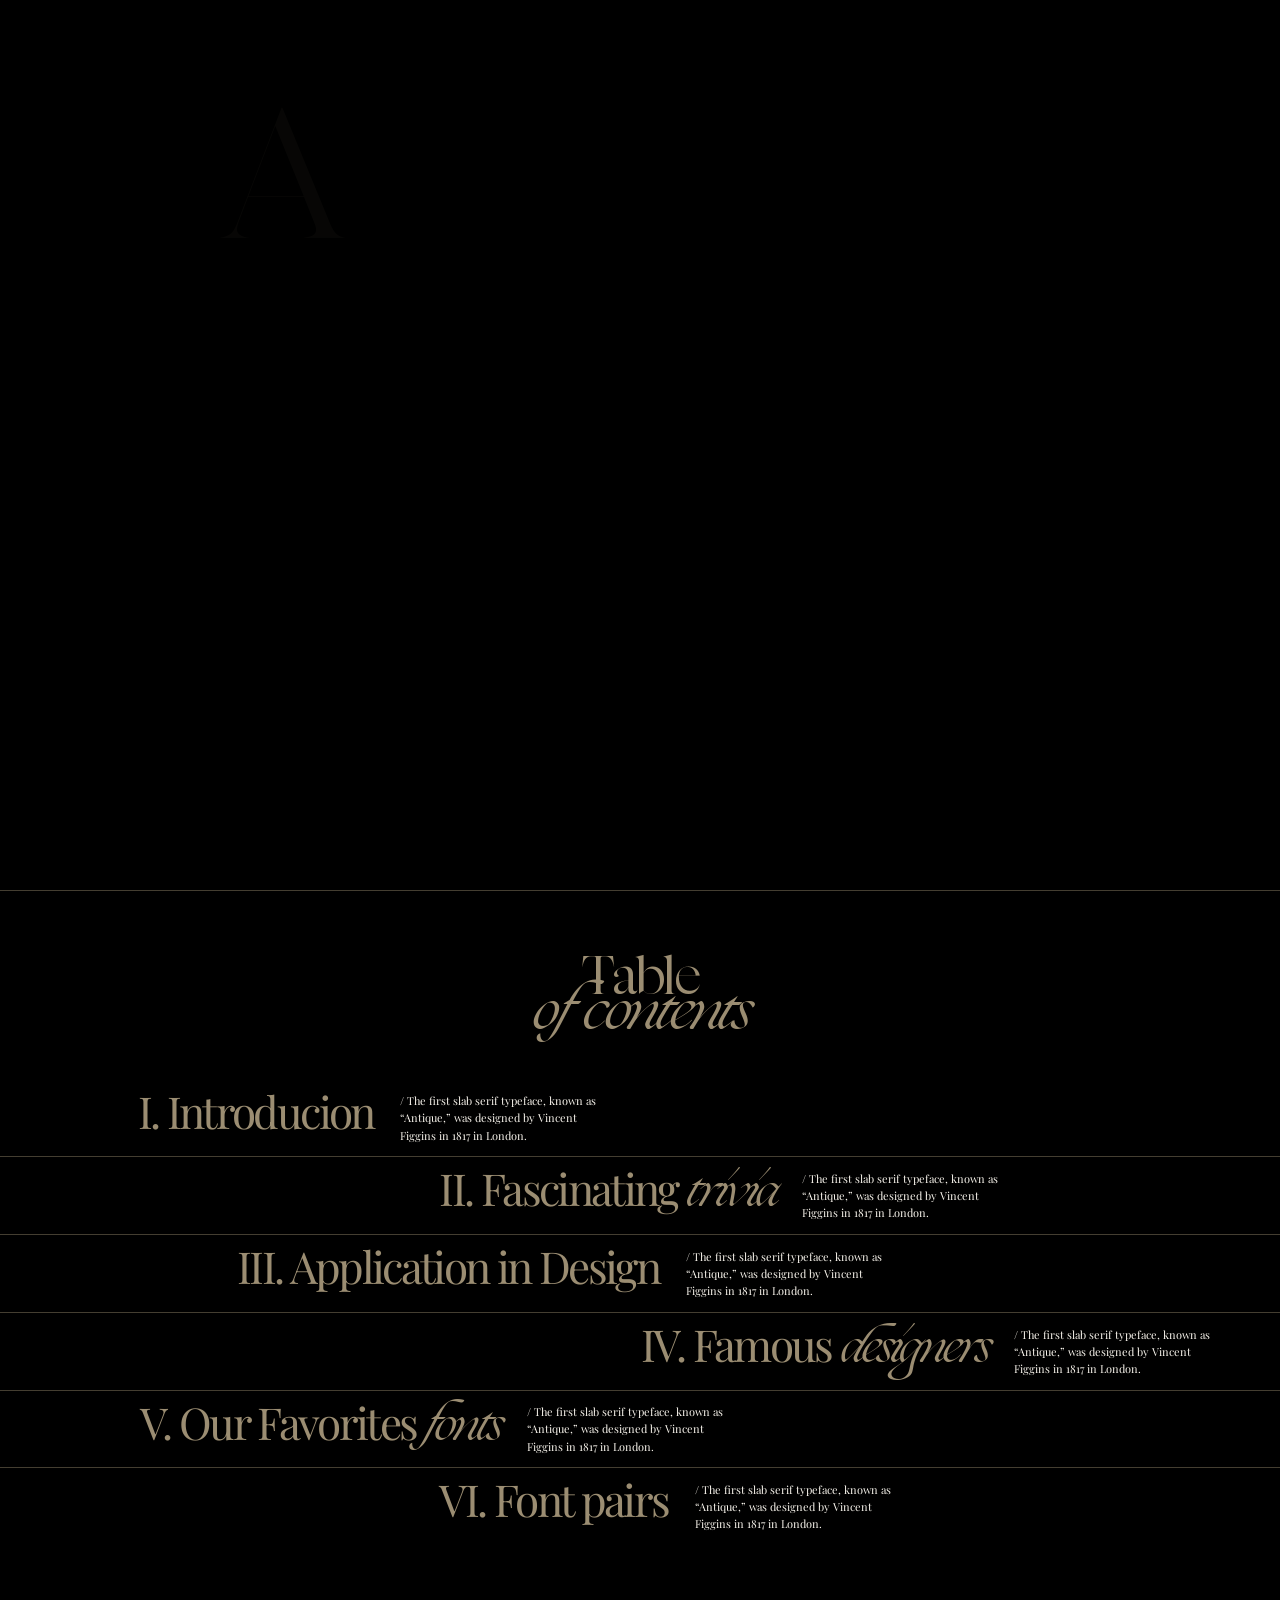
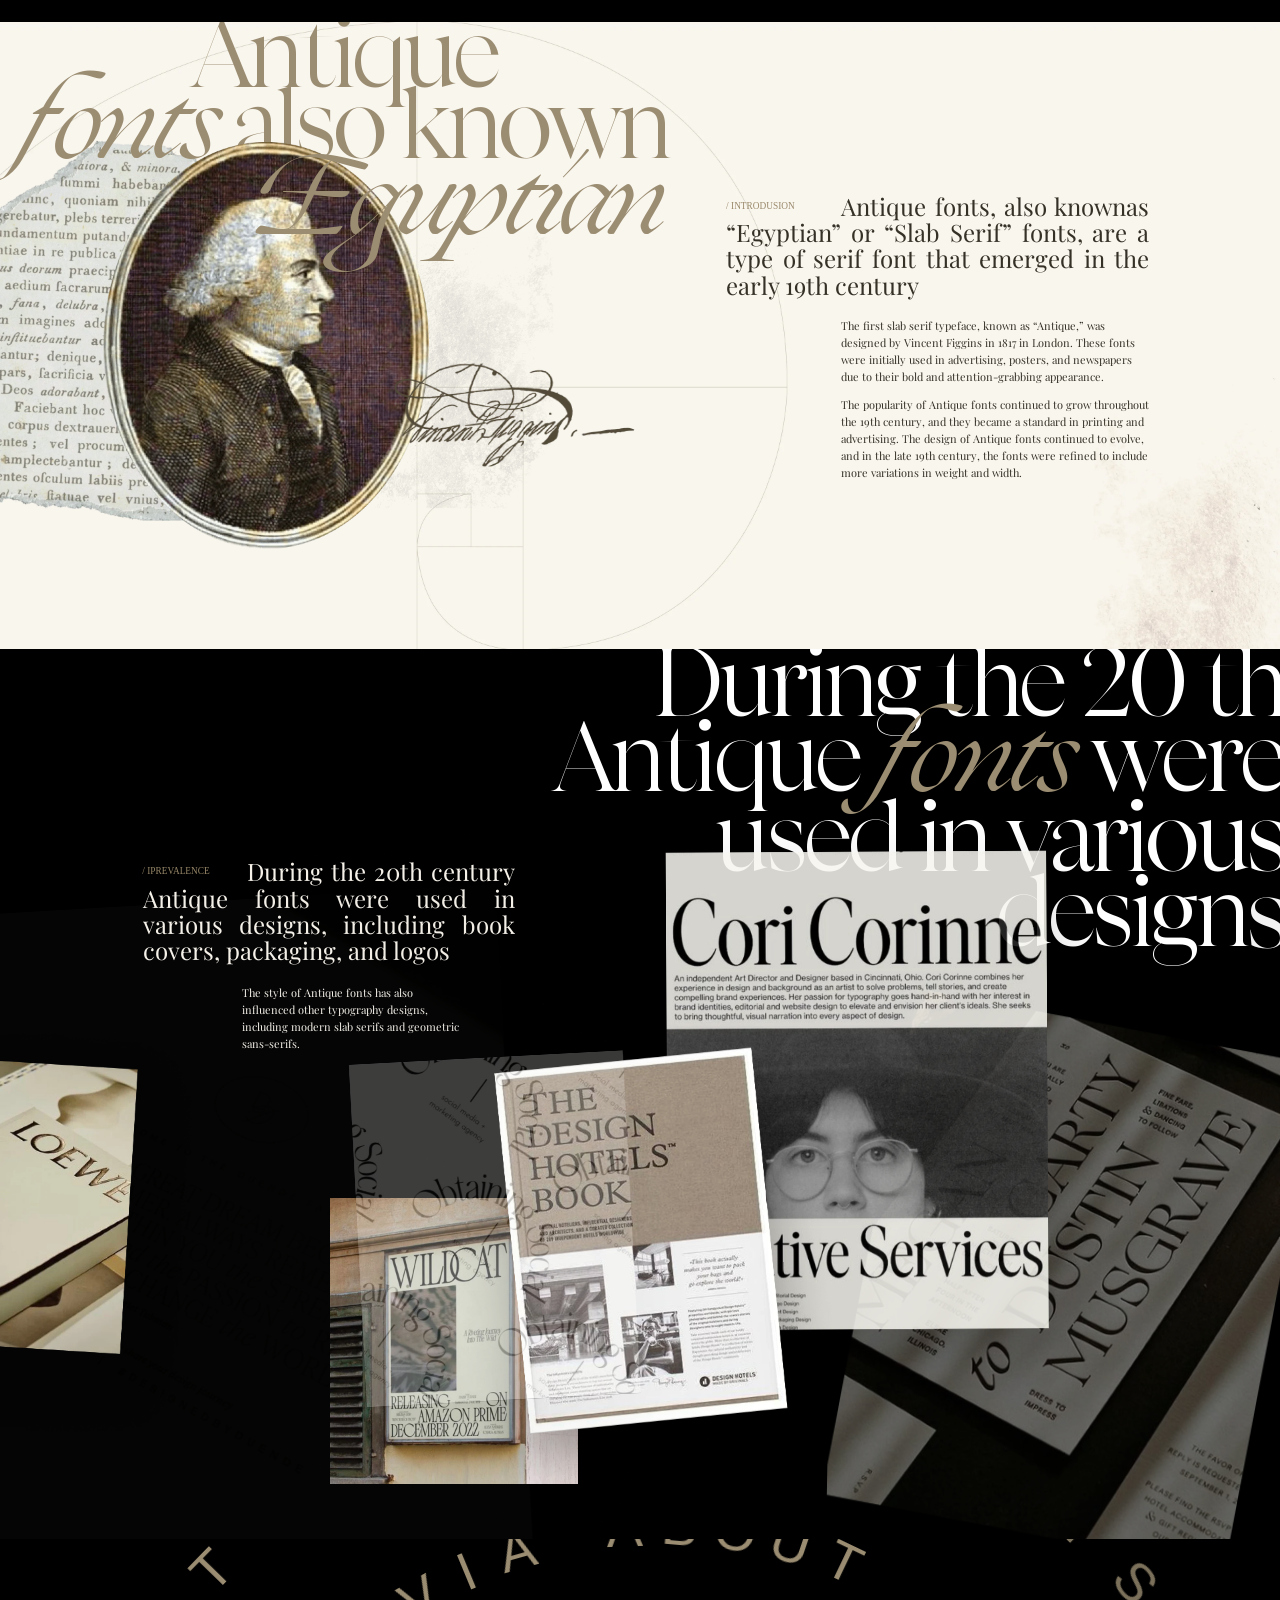
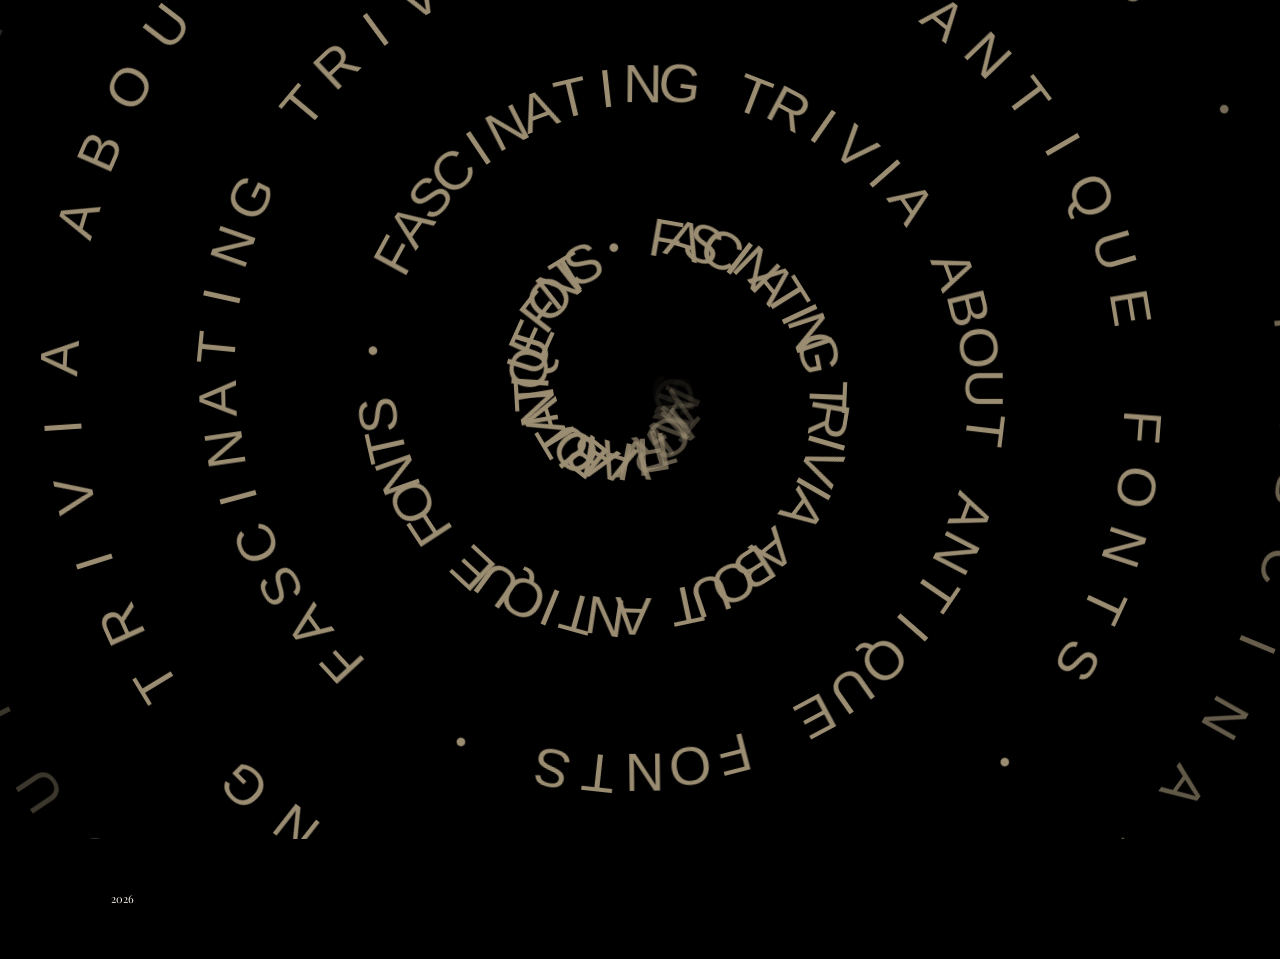
==== commit 525ab1cf: "start spiral" ====
--- a/index.html
+++ b/index.html
@@ -199,399 +199,17 @@
           <div class="during__img"><img src="../../img/during/during_9.webp" alt="img" loading="lazy"/></div>
           <div class="during__img"><img src="../../img/during/during_10.webp" alt="img" loading="lazy"/></div>
         </div>
-      </section>
-      <!-- begin spiral-->
-      <section class="spiral section" id="spiral">
-        <div class="spiral__content"><svg width="2990" height="2990" viewBox="0 0 2990 2990" fill="none" xmlns="http://www.w3.org/2000/svg">
-<path d="M1433.17 1516.79L1437.16 1539.38L1436.92 1539.4C1434.32 1530.9 1430.76 1525.34 1426.33 1522.24C1422.91 1519.77 1419.1 1518.53 1413.29 1519.01L1401.56 1519.97C1397.88 1520.27 1395.07 1522.4 1395.52 1527.86L1398.23 1561.06L1415.42 1559.65C1423.48 1559 1424.54 1554.37 1424.81 1547.43L1425.04 1547.41L1426.96 1570.89L1426.72 1570.91C1425.32 1563.98 1423.53 1559.59 1415.47 1560.25L1398.28 1561.65L1400.96 1594.5C1401.37 1599.48 1403.63 1602.39 1412.86 1602.83L1412.88 1603.07L1383.47 1605.47L1383.45 1605.24C1389.57 1604.14 1391.71 1601.1 1391.29 1596L1385.86 1529.48C1385.45 1524.5 1382.85 1521.85 1376.66 1522L1376.61 1521.41L1433.17 1516.79Z" fill="#A39273"/>
-<path d="M1484.22 1600.94L1484.34 1600.93C1483.96 1607.18 1480.47 1610.84 1475.49 1611.3C1469.57 1611.84 1466.15 1608.45 1465.42 1600.4L1465.05 1596.37C1462.22 1605.94 1456.67 1613.14 1447.43 1613.99C1439.25 1614.74 1433.98 1610.68 1433.33 1603.57C1432.46 1594.09 1440.8 1585.92 1463.59 1580.49L1462.62 1569.83C1461.59 1558.58 1457 1552.78 1447.99 1553.61C1441.24 1554.23 1435.84 1559.14 1436.43 1565.66C1436.78 1569.45 1438.85 1571.17 1440.9 1572.66C1440.2 1574.15 1438.54 1575.62 1436.05 1575.85C1433.09 1576.12 1430.76 1574.18 1430.47 1570.98C1429.7 1562.57 1443.12 1551.31 1454.14 1550.3C1463.62 1549.43 1470.21 1554.92 1471.47 1567.35L1474.32 1598.51C1474.74 1603.13 1476.73 1605.21 1479.69 1604.94C1481.59 1604.77 1483.42 1603.88 1484.22 1600.94ZM1451.65 1607.87C1458.75 1607.22 1463.37 1601.54 1464.94 1595.18L1463.64 1580.97C1446.81 1585.02 1440.51 1590.61 1441.3 1599.26C1441.84 1605.18 1445.72 1608.41 1451.65 1607.87Z" fill="#A39273"/>
-<path d="M1518.35 1591.2C1511.56 1594.9 1505.3 1596.83 1499.13 1596.94L1488.77 1581.18L1489.08 1581.01C1494.47 1587.15 1498.4 1589.89 1502.39 1591.5C1507.41 1593.51 1513.37 1593.24 1518.69 1590.34C1527.26 1585.67 1529.07 1578.31 1525.94 1572.57C1522.47 1566.19 1517.49 1565.25 1504.79 1567.57C1489.77 1570.34 1482.83 1568.29 1478.62 1560.56C1473.78 1551.69 1477.38 1542.14 1487.72 1536.5C1492.52 1533.88 1496.95 1532.55 1504.35 1531.22L1512.14 1543.78L1511.94 1543.89C1508.06 1539.77 1504.62 1537.18 1501.01 1536.03C1496.96 1534.57 1491.76 1534.97 1487.06 1537.53C1479.85 1541.46 1476.79 1548.01 1479.86 1553.65C1482.94 1559.29 1488.64 1559.57 1502.19 1557.33C1515.64 1555.15 1522.8 1557.61 1527.25 1565.76C1532.6 1575.58 1529.22 1585.28 1518.35 1591.2Z" fill="#A39273"/>
-<path d="M1577.75 1551.33C1568.78 1565.65 1553.53 1568.03 1537.91 1558.25C1522.48 1548.59 1516.3 1531.1 1524.89 1517.39C1531.9 1506.2 1543.26 1503.07 1552.34 1508.75C1556.47 1511.34 1557.02 1514.49 1555.32 1517.22C1553.74 1519.74 1551.22 1520.4 1548.8 1518.89C1545.87 1517.06 1546.24 1513.78 1542.41 1511.38C1536.46 1507.65 1529.75 1510.75 1525.27 1517.91C1517.94 1529.6 1524.12 1542.6 1536.63 1550.43C1550.64 1559.2 1564.69 1557.62 1572.33 1545.42C1577.82 1536.64 1578.08 1527.26 1571.95 1519.35L1572.01 1519.25C1582.54 1528.22 1584.63 1540.34 1577.75 1551.33Z" fill="#A39273"/>
-<path d="M1524.2 1485.87C1523.34 1489.95 1519.53 1492.42 1515.57 1491.57C1511.73 1490.76 1509.37 1486.97 1510.24 1482.9C1511.06 1479.06 1514.75 1476.56 1518.59 1477.38C1522.55 1478.22 1525.02 1482.03 1524.2 1485.87ZM1599 1488.79L1593.94 1512.53L1593.82 1512.5C1594.5 1507.05 1592.73 1504.48 1588.66 1503.62L1550.03 1495.39C1543.86 1494.07 1541.19 1495.21 1539.06 1501.2L1538.95 1501.18L1537.46 1483.59L1537.49 1483.47L1590.54 1494.77C1594.62 1495.64 1597.3 1493.9 1598.88 1488.77L1599 1488.79Z" fill="#A39273"/>
-<path d="M1555.92 1422.9L1588.96 1418.65C1592.97 1418.14 1595.06 1415.71 1594.71 1410.24L1594.83 1410.22L1597.93 1434.29L1597.81 1434.31C1596.76 1428.93 1594.12 1427.1 1590.11 1427.62L1557.43 1431.83C1544.68 1433.46 1541.05 1439.69 1541.97 1446.89C1542.85 1453.73 1547.08 1458.58 1555.03 1461.64L1593.85 1456.65C1597.86 1456.13 1599.93 1453.59 1599.6 1448.23L1599.72 1448.22L1602.81 1472.29L1602.7 1472.3C1601.64 1466.92 1599.01 1465.1 1595 1465.61L1555 1470.76C1549.22 1471.5 1547.42 1473.41 1547.28 1479.79L1547.17 1479.8L1539.98 1464.06L1539.95 1463.82L1554.32 1461.73C1544.12 1458.01 1537.8 1451.74 1536.69 1443.13C1535.34 1432.63 1540.93 1424.83 1555.92 1422.9Z" fill="#A39273"/>
-<path d="M1554.39 1353.47L1554.33 1353.37C1560.17 1351.12 1564.95 1352.76 1567.44 1357.1C1570.39 1362.26 1568.73 1366.78 1561.72 1370.8L1558.21 1372.81C1568.09 1371.4 1576.95 1373.45 1581.56 1381.5C1585.65 1388.62 1584.15 1395.1 1577.96 1398.65C1569.7 1403.38 1558.81 1399.21 1544.38 1380.74L1535.09 1386.07C1525.28 1391.69 1521.93 1398.27 1526.43 1406.12C1529.8 1412 1536.52 1414.87 1542.19 1411.61C1545.5 1409.72 1546.2 1407.12 1546.7 1404.64C1548.35 1404.65 1550.37 1405.55 1551.62 1407.72C1553.1 1410.3 1552.3 1413.22 1549.52 1414.82C1542.19 1419.02 1526.36 1411.5 1520.86 1401.91C1516.12 1393.65 1518.37 1385.37 1529.15 1379.05L1556.29 1363.49C1560.31 1361.18 1561.39 1358.51 1559.91 1355.93C1558.96 1354.28 1557.4 1352.98 1554.39 1353.47ZM1574.24 1380.21C1570.69 1374.02 1563.61 1372.18 1557.17 1373.4L1544.79 1380.5C1555.48 1394.12 1563.19 1397.52 1570.72 1393.2C1575.88 1390.24 1577.2 1385.37 1574.24 1380.21Z" fill="#A39273"/>
-<path d="M1500.06 1326.08L1499.95 1326.02C1506.33 1318.76 1513.51 1316.09 1521.31 1320.19C1530.46 1325.01 1532.71 1332.24 1527.33 1342.45L1506.77 1381.51L1519.3 1388.1L1519.19 1388.31L1506.28 1382.19L1491.87 1391.68L1491.66 1391.57L1498.81 1377.99L1478.81 1367.46L1479.09 1366.93L1499.09 1377.46L1519.37 1338.93C1523.69 1330.72 1522.53 1325 1516.43 1321.79C1509.8 1318.3 1504.68 1321.38 1500.06 1326.08Z" fill="#A39273"/>
-<path d="M1468.56 1379.63C1472.55 1380.82 1474.7 1384.82 1473.55 1388.69C1472.42 1392.45 1468.46 1394.5 1464.47 1393.31C1460.71 1392.18 1458.52 1388.3 1459.64 1384.54C1460.8 1380.66 1464.8 1378.5 1468.56 1379.63ZM1477.48 1305.31L1500.74 1312.26L1500.7 1312.38C1495.32 1311.27 1492.62 1312.82 1491.43 1316.81L1480.12 1354.65C1478.31 1360.69 1479.23 1363.45 1485.03 1366.05L1485 1366.17L1467.35 1366.23L1467.23 1366.19L1482.77 1314.22C1483.96 1310.23 1482.44 1307.42 1477.45 1305.43L1477.48 1305.31Z" fill="#A39273"/>
-<path d="M1409.02 1339.73L1409.69 1306.42C1409.77 1302.38 1407.68 1299.96 1402.21 1299.49L1402.22 1299.37L1426.48 1299.86L1426.48 1299.98C1421 1300.23 1418.81 1302.56 1418.73 1306.61L1418.07 1339.55C1417.81 1352.4 1423.43 1356.91 1430.69 1357.06C1437.59 1357.2 1443.01 1353.74 1447.2 1346.32L1447.99 1307.19C1448.07 1303.15 1445.86 1300.72 1440.51 1300.26L1440.51 1300.14L1464.78 1300.63L1464.78 1300.75C1459.3 1300.99 1457.11 1303.33 1457.03 1307.37L1456.22 1347.69C1456.1 1353.52 1457.73 1355.58 1464.01 1356.66L1464.01 1356.78L1447.37 1361.56L1447.14 1361.55L1447.19 1347.04C1442 1356.57 1434.87 1361.9 1426.19 1361.73C1415.6 1361.52 1408.72 1354.83 1409.02 1339.73Z" fill="#A39273"/>
-<path d="M1368.75 1321.35L1353.29 1328.15C1342.4 1332.94 1333.91 1331.09 1330.27 1322.81C1325.53 1312.03 1332.42 1299.64 1349.52 1292.12C1363.13 1286.13 1373.18 1287.69 1376.72 1295.74C1379.07 1301.08 1377.79 1306.45 1373.86 1311.69C1378.89 1311.3 1382.68 1313.14 1384.7 1317.71C1386.85 1322.61 1385 1327.84 1381.55 1331.83C1387.73 1332.88 1393.03 1336.66 1395.96 1343.3C1400.7 1354.08 1395.21 1366.11 1382.9 1371.53C1378.33 1373.54 1373.92 1374.44 1369.73 1374.08L1356.86 1382.34L1354.36 1376.68L1367.93 1373.83C1361.64 1372.83 1356.45 1369 1353.52 1362.36C1348.68 1351.36 1354.12 1339.48 1366.42 1334.07C1371.54 1331.82 1376.58 1331.16 1380.97 1331.69C1382.89 1329.55 1383.69 1326.34 1382.34 1323.29C1380.43 1318.94 1376.26 1318.04 1368.75 1321.35ZM1383.53 1370.6C1390.83 1367.39 1392.38 1358.52 1388.22 1349.04C1383.6 1338.86 1373.96 1331.4 1365.79 1335C1358.38 1338.25 1357.01 1346.66 1361.22 1356.5C1365.43 1366.09 1375.26 1374.24 1383.53 1370.6ZM1351.35 1319.9L1364.96 1313.92C1367.9 1312.62 1370.71 1311.91 1373.16 1311.87C1377.03 1306.79 1378.42 1301.37 1376.16 1296.25C1372.71 1288.41 1363.09 1286.92 1349.81 1292.77C1335.54 1299.05 1329.74 1307.71 1333.52 1316.31C1336.4 1322.84 1342.75 1323.69 1351.35 1319.9Z" fill="#A39273"/>
-<path d="M1327.83 1459.18L1306.57 1447.01L1306.63 1446.91C1315.66 1450.84 1321.05 1451.89 1325.44 1451.65C1329.15 1451.36 1333.72 1449.64 1336.47 1445.76L1340.19 1440.52C1342.05 1437.9 1341.68 1435.75 1338.48 1433.48L1281.33 1392.94C1277.45 1390.18 1274.24 1390.39 1269.97 1395.38L1269.78 1395.24L1285.26 1373.41L1285.46 1373.55C1282.43 1378.84 1283.09 1382.23 1286.97 1384.98L1344.13 1425.52C1347.33 1427.79 1349.41 1427.52 1351.41 1424.71L1355.33 1419.18C1358.23 1415.1 1358.37 1409.96 1357.2 1406.06C1356 1402 1353.18 1397.96 1346.62 1390.54L1346.69 1390.44L1365.21 1406.49L1327.83 1459.18Z" fill="#A39273"/>
-<path d="M1301.25 1472.18C1298.77 1478.37 1293.86 1480.37 1288.45 1478.2C1284.59 1476.65 1282.25 1472.89 1283.8 1469.02C1284.51 1467.26 1285.99 1465.8 1287.25 1465.54C1287.8 1467.68 1289.19 1469.65 1291.62 1470.62C1295.59 1472.22 1298.53 1470.96 1299.82 1467.76C1301.64 1463.24 1298.68 1457.82 1289.19 1450.17L1256.4 1437C1251.77 1435.14 1249.13 1437.55 1246.74 1442.23L1246.63 1442.18L1255.98 1418.89L1256.09 1418.93C1254.48 1423.92 1255.8 1427.02 1259.55 1428.52L1296.2 1443.24C1302.06 1445.59 1304.6 1445.32 1308.12 1439.43L1308.23 1439.47L1306.86 1456.62L1306.72 1456.95L1290.08 1450.52C1301.51 1459.08 1303.69 1466.11 1301.25 1472.18Z" fill="#A39273"/>
-<path d="M1308.61 1491.04C1309.56 1486.99 1313.42 1484.59 1317.36 1485.51C1321.18 1486.4 1323.46 1490.24 1322.52 1494.29C1321.62 1498.11 1317.88 1500.54 1314.05 1499.64C1310.12 1498.72 1307.72 1494.86 1308.61 1491.04ZM1233.9 1486.63L1239.42 1463L1239.54 1463.03C1238.76 1468.47 1240.47 1471.07 1244.52 1472.01L1282.98 1481.01C1289.12 1482.45 1291.82 1481.37 1294.06 1475.42L1294.18 1475.45L1295.31 1493.06L1295.29 1493.18L1242.46 1480.82C1238.41 1479.87 1235.69 1481.56 1234.01 1486.66L1233.9 1486.63Z" fill="#A39273"/>
-<path d="M1290.9 1536.57L1291.01 1536.58L1290.61 1553.94L1290.49 1553.94C1289.77 1549.28 1288.5 1547.47 1281.43 1544.45L1229.61 1521.58L1229.62 1520.98L1281.26 1500.77C1288.95 1497.74 1290.88 1496.59 1291.94 1491.86L1292.06 1491.86L1291.51 1515.29L1291.39 1515.29C1291.02 1510.76 1289.88 1508.71 1287.15 1508.64C1285.48 1508.6 1283.08 1509.5 1280.32 1510.5L1240.34 1525.64L1275.68 1541.1C1278.86 1542.48 1282.15 1544.22 1285.12 1544.29C1288.93 1544.38 1290.32 1540.85 1290.9 1536.57Z" fill="#A39273"/>
-<path d="M1307.11 1552.36C1306.21 1548.29 1308.64 1544.46 1312.59 1543.58C1316.42 1542.72 1320.14 1545.18 1321.05 1549.25C1321.9 1553.08 1319.58 1556.89 1315.75 1557.74C1311.8 1558.62 1307.97 1556.19 1307.11 1552.36ZM1237.89 1580.83L1232.61 1557.14L1232.73 1557.12C1234.38 1562.36 1237.06 1563.95 1241.12 1563.05L1279.67 1554.45C1285.82 1553.08 1287.78 1550.94 1287.22 1544.6L1287.34 1544.58L1296.01 1559.95L1296.03 1560.07L1243.09 1571.87C1239.02 1572.78 1237.31 1575.48 1238.01 1580.81L1237.89 1580.83Z" fill="#A39273"/>
-<path d="M1273.11 1635.98L1273.16 1636.08C1267.26 1638.15 1262.53 1636.36 1260.18 1631.95C1257.38 1626.7 1259.18 1622.24 1266.32 1618.43L1269.89 1616.53C1259.97 1617.64 1251.18 1615.31 1246.81 1607.12C1242.95 1599.88 1244.65 1593.45 1250.95 1590.09C1259.35 1585.62 1270.11 1590.13 1283.96 1609.03L1293.41 1604C1303.38 1598.68 1306.94 1592.21 1302.69 1584.23C1299.5 1578.24 1292.87 1575.17 1287.1 1578.24C1283.74 1580.03 1282.95 1582.61 1282.38 1585.07C1280.73 1585.01 1278.73 1584.05 1277.56 1581.85C1276.16 1579.22 1277.04 1576.32 1279.88 1574.81C1287.33 1570.84 1302.92 1578.85 1308.12 1588.61C1312.6 1597.01 1310.1 1605.22 1299.13 1611.2L1271.52 1625.91C1267.42 1628.09 1266.27 1630.73 1267.67 1633.35C1268.56 1635.03 1270.09 1636.38 1273.11 1635.98ZM1254.09 1608.64C1257.45 1614.94 1264.47 1616.99 1270.94 1615.97L1283.54 1609.26C1273.28 1595.31 1265.68 1591.68 1258.01 1595.76C1252.77 1598.56 1251.29 1603.39 1254.09 1608.64Z" fill="#A39273"/>
-<path d="M1371.88 1625.08L1372.34 1625.46L1348.64 1704.45C1347.26 1709.16 1346.97 1712.91 1350.99 1717.4L1350.84 1717.58L1329.7 1700.4L1329.85 1700.22C1335.08 1703.4 1337.27 1703.34 1339.15 1701.03C1340.05 1699.92 1340.6 1698.68 1341.09 1696.94L1346.56 1679.46L1318.3 1656.51L1303.78 1664.94C1301.79 1666.08 1300.37 1667.07 1299.32 1668.37C1297.44 1670.67 1298.26 1673.63 1302.42 1677.94L1302.27 1678.12L1286.67 1665.45L1286.82 1665.26C1292.22 1668.42 1295.24 1669.04 1301.79 1665.32L1371.88 1625.08ZM1346.75 1678.85L1361.17 1631.86L1318.86 1656.19L1346.75 1678.85Z" fill="#A39273"/>
-<path d="M1414.69 1678.19C1427.8 1684.14 1432.72 1698.92 1425.24 1715.38C1417.12 1733.26 1399.22 1740.15 1384.27 1733.36C1378.21 1730.61 1374.2 1725.91 1372.59 1719.96C1368.87 1720.1 1365.22 1720.66 1361.63 1722.82L1361.52 1722.77L1391.92 1655.83C1394.53 1650.09 1393.82 1646.76 1388.69 1643.38L1388.74 1643.28L1406.04 1646.04L1406.36 1646.18L1389.73 1682.8C1397.86 1676.42 1406.35 1674.4 1414.69 1678.19ZM1384.52 1732.82C1396.44 1738.23 1409.34 1731.68 1416.18 1716.63C1423.41 1700.7 1420.09 1685.87 1408.72 1680.7C1401.68 1677.51 1395.66 1678.95 1389.34 1683.66L1373.01 1719.62C1374.56 1725.69 1378.56 1730.12 1384.52 1732.82Z" fill="#A39273"/>
-<path d="M1455.97 1754.22C1437.71 1751.63 1427.55 1736.85 1429.99 1719.65C1432.63 1701.04 1448.87 1689.89 1463.71 1692C1480.91 1694.44 1491.27 1709.48 1488.87 1726.45C1486.18 1745.41 1470.22 1756.24 1455.97 1754.22ZM1456.76 1753.73C1466.65 1755.13 1475.9 1745.87 1478.39 1728.32C1480.46 1713.72 1475.41 1694.26 1462.81 1692.47C1452.32 1690.98 1442.81 1700.45 1440.37 1717.64C1438.25 1732.6 1442.98 1751.78 1456.76 1753.73Z" fill="#A39273"/>
-<path d="M1542.38 1687.91L1542.5 1687.89L1550.7 1734.52C1551.9 1741.32 1554.56 1743.39 1560.34 1742.61L1560.36 1742.73L1544.61 1749.97L1541.9 1735.95C1538.94 1745.89 1532.54 1752.82 1523.87 1754.34C1513.68 1756.14 1506.1 1750.83 1503.94 1738.53L1498.76 1709.12C1497.63 1702.67 1495.15 1700.94 1489.03 1701.17L1489.01 1701.05L1505.12 1694.47L1505.36 1694.43L1512.2 1733.33C1514.37 1745.63 1519.96 1749.96 1528.16 1748.52C1534.14 1747.46 1538.87 1743.49 1541.68 1735.39L1535.9 1702.58C1534.77 1696.14 1532.05 1694.44 1526.28 1694.61L1526.26 1694.49L1542.38 1687.91Z" fill="#A39273"/>
-<path d="M1604.07 1712.37L1604.18 1712.32C1605.9 1721.83 1603.53 1729.12 1595.47 1732.67C1586.01 1736.85 1578.95 1734.11 1574.29 1723.56L1556.47 1683.18L1543.52 1688.89L1543.43 1688.67L1556.25 1682.37L1557.77 1665.18L1557.98 1665.09L1564.18 1679.13L1584.86 1670L1585.1 1670.55L1564.42 1679.67L1581.99 1719.51C1585.74 1728 1590.94 1730.64 1597.25 1727.86C1604.11 1724.83 1604.87 1718.91 1604.07 1712.37Z" fill="#A39273"/>
-<path d="M1610.21 1621.11L1610.66 1620.72L1684.13 1658.19C1688.52 1660.38 1692.16 1661.33 1697.29 1658.19L1697.45 1658.37L1676.76 1676.1L1676.61 1675.91C1680.67 1671.33 1681.01 1669.17 1679.07 1666.91C1678.14 1665.82 1677.02 1665.06 1675.39 1664.26L1659.17 1655.76L1631.53 1679.45L1637.23 1695.24C1638 1697.41 1638.72 1698.98 1639.8 1700.25C1641.74 1702.51 1644.8 1702.24 1649.78 1698.91L1649.93 1699.09L1634.67 1712.17L1634.51 1711.99C1638.59 1707.24 1639.74 1704.38 1637.25 1697.27L1610.21 1621.11ZM1658.61 1655.46L1614.96 1632.86L1631.33 1678.84L1658.61 1655.46Z" fill="#A39273"/>
-<path d="M1698.51 1587.41L1725.69 1606.68C1728.98 1609.02 1732.16 1608.65 1735.62 1604.39L1735.72 1604.46L1721.68 1624.26L1721.58 1624.19C1724.46 1619.52 1723.76 1616.39 1720.46 1614.05L1693.57 1595C1683.09 1587.57 1676.2 1589.68 1672 1595.6C1668.01 1601.23 1667.83 1607.66 1671.6 1615.29L1703.53 1637.93C1706.83 1640.27 1710.08 1639.8 1713.47 1635.64L1713.56 1635.71L1699.53 1655.51L1699.43 1655.44C1702.3 1650.77 1701.6 1647.64 1698.3 1645.3L1665.4 1621.98C1660.65 1618.61 1658.03 1618.8 1653.61 1623.39L1653.51 1623.32L1658.9 1606.87L1659.04 1606.68L1671.02 1614.88C1666.05 1605.23 1665.64 1596.34 1670.66 1589.26C1676.79 1580.62 1686.19 1578.68 1698.51 1587.41Z" fill="#A39273"/>
-<path d="M1742.23 1549.85L1742.28 1549.74C1750.18 1555.31 1753.6 1562.17 1750.36 1570.35C1746.54 1579.97 1739.59 1582.97 1728.86 1578.72L1687.84 1562.44L1682.62 1575.6L1682.4 1575.52L1687.11 1562.03L1676.13 1548.72L1676.22 1548.49L1690.49 1554.15L1698.82 1533.14L1699.37 1533.36L1691.04 1554.37L1731.51 1570.43C1740.14 1573.85 1745.7 1572.09 1748.24 1565.67C1751.01 1558.71 1747.39 1553.95 1742.23 1549.85Z" fill="#A39273"/>
-<path d="M1686.69 1523.28C1685.74 1527.33 1681.88 1529.73 1677.94 1528.81C1674.12 1527.91 1671.84 1524.08 1672.79 1520.02C1673.68 1516.2 1677.43 1513.78 1681.25 1514.67C1685.19 1515.6 1687.58 1519.46 1686.69 1523.28ZM1761.4 1527.73L1755.86 1551.35L1755.75 1551.33C1756.53 1545.89 1754.82 1543.29 1750.77 1542.34L1712.31 1533.32C1706.18 1531.88 1703.48 1532.96 1701.23 1538.91L1701.11 1538.88L1699.99 1521.27L1700.02 1521.15L1752.83 1533.54C1756.89 1534.49 1759.6 1532.8 1761.29 1527.7L1761.4 1527.73Z" fill="#A39273"/>
-<path d="M1705.57 1458.44L1705.59 1457.96L1781.65 1461.38C1789.37 1461.73 1790.83 1458.46 1791.38 1454.19L1791.74 1454.21L1790.6 1479.52L1790.24 1479.51C1790.12 1474.26 1788.97 1470.76 1781.24 1470.41L1753.19 1469.15C1762.36 1474.56 1767.13 1482.28 1766.74 1490.96C1766.12 1504.86 1755.41 1515.22 1736.16 1514.35C1716.67 1513.48 1703.48 1499.55 1704.22 1483.03C1704.53 1476.25 1707.53 1470.43 1711.6 1467.16L1705.57 1458.44ZM1762.31 1486.35C1762.65 1478.75 1758.74 1472.85 1752.48 1469.12L1712.07 1467.3C1707.13 1471.37 1705.09 1476.87 1704.82 1483.05C1704.2 1496.72 1715.46 1505.8 1732.1 1506.55C1750.17 1507.36 1761.76 1498.47 1762.31 1486.35Z" fill="#A39273"/>
-<path d="M1696.94 1402.73L1696.92 1402.61L1743.57 1394.5C1750.37 1393.32 1752.44 1390.67 1751.68 1384.88L1751.79 1384.86L1759 1400.63L1744.98 1403.31C1754.92 1406.29 1761.83 1412.7 1763.33 1421.37C1765.11 1431.57 1759.78 1439.14 1747.48 1441.28L1718.06 1446.39C1711.61 1447.51 1709.87 1449.99 1710.09 1456.11L1709.97 1456.13L1703.42 1440L1703.38 1439.77L1742.29 1433C1754.6 1430.86 1758.94 1425.28 1757.51 1417.07C1756.48 1411.1 1752.51 1406.35 1744.41 1403.53L1711.6 1409.24C1705.15 1410.36 1703.45 1413.07 1703.61 1418.84L1703.49 1418.86L1696.94 1402.73Z" fill="#A39273"/>
-<path d="M1716.38 1334.21L1716.34 1334.1C1730.02 1332.49 1741.15 1338.05 1745.5 1350.53C1750.9 1366.03 1743.07 1379.72 1726.1 1385.63C1707.68 1392.04 1691.27 1385.79 1686.06 1370.85C1681.09 1356.58 1688.59 1346.29 1700.02 1340.04L1715.05 1383.18C1715.87 1383.02 1716.77 1382.7 1717.67 1382.39C1734.86 1376.4 1742.67 1363.73 1737.89 1350.03C1734.72 1340.93 1727.06 1333.77 1716.38 1334.21ZM1687.86 1373.12C1690.95 1382 1700.65 1387.06 1714.49 1383.37L1702.39 1348.66C1690.17 1354.43 1684.26 1362.79 1687.86 1373.12Z" fill="#A39273"/>
-<path d="M1620.22 1291.39L1638.59 1277.64L1638.71 1277.84C1632.3 1284 1628.94 1289.68 1628.17 1295.03C1627.51 1299.2 1628.12 1303.15 1631.16 1308.13L1637.31 1318.17C1639.23 1321.32 1642.41 1322.86 1647.08 1320.01L1675.49 1302.62L1666.49 1287.91C1662.27 1281.01 1657.66 1282.15 1651.34 1285.04L1651.22 1284.84L1671.31 1272.54L1671.44 1272.75C1665.88 1277.12 1662.77 1280.7 1667 1287.6L1676 1302.31L1704.11 1285.11C1708.37 1282.51 1709.95 1279.17 1706.19 1270.73L1706.39 1270.61L1721.79 1295.77L1721.58 1295.9C1717.85 1290.93 1714.17 1290.39 1709.81 1293.06L1652.88 1327.89C1648.62 1330.5 1647.42 1334.02 1650.35 1339.48L1649.84 1339.79L1620.22 1291.39Z" fill="#A39273"/>
-<path d="M1661.58 1214.08C1675.25 1226.45 1675.4 1244.39 1663.75 1257.27C1651.14 1271.21 1631.44 1271.36 1620.32 1261.3C1607.44 1249.65 1607.28 1231.38 1618.77 1218.68C1631.62 1204.47 1650.9 1204.43 1661.58 1214.08ZM1660.65 1214.05C1653.24 1207.34 1640.39 1209.84 1628.5 1222.99C1618.61 1233.93 1611.89 1252.88 1621.33 1261.42C1629.19 1268.52 1642.37 1266.01 1654.02 1253.12C1664.15 1241.92 1670.97 1223.38 1660.65 1214.05Z" fill="#A39273"/>
-<path d="M1561.53 1198.55L1576.89 1169C1578.76 1165.41 1577.95 1162.31 1573.26 1159.47L1573.32 1159.36L1594.85 1170.55L1594.8 1170.66C1589.78 1168.45 1586.78 1169.58 1584.91 1173.17L1569.72 1202.41C1563.79 1213.81 1566.83 1220.35 1573.27 1223.69C1579.39 1226.87 1585.79 1226.18 1592.83 1221.39L1610.88 1186.66C1612.75 1183.07 1611.84 1179.92 1607.25 1177.13L1607.31 1177.03L1628.84 1188.22L1628.79 1188.32C1623.77 1186.12 1620.77 1187.24 1618.91 1190.83L1600.31 1226.62C1597.62 1231.79 1598.17 1234.35 1603.32 1238.1L1603.27 1238.21L1586.24 1235.12L1586.02 1235.01L1592.51 1222.02C1583.63 1228.27 1574.88 1229.89 1567.17 1225.89C1557.78 1221 1554.56 1211.96 1561.53 1198.55Z" fill="#A39273"/>
-<path d="M1521.78 1159.03L1521.67 1158.99C1526.57 1150.66 1533.12 1146.68 1541.54 1149.25C1551.45 1152.26 1555.01 1158.94 1551.65 1169.98L1538.8 1212.2L1552.35 1216.33L1552.28 1216.55L1538.45 1212.97L1526.08 1225L1525.86 1224.93L1530.32 1210.25L1508.7 1203.67L1508.87 1203.1L1530.5 1209.68L1543.17 1168.02C1545.87 1159.14 1543.66 1153.75 1537.06 1151.74C1529.89 1149.56 1525.44 1153.55 1521.78 1159.03Z" fill="#A39273"/>
-<path d="M1497.99 1140.43C1505.65 1141.49 1511.84 1143.66 1516.87 1147.23L1515.84 1166.07L1515.48 1166.02C1514.8 1157.88 1513.27 1153.34 1511.01 1149.67C1508.16 1145.07 1503.21 1141.75 1497.2 1140.92C1487.54 1139.59 1481.71 1144.43 1480.82 1150.92C1479.83 1158.1 1483.28 1161.82 1494.86 1167.5C1508.59 1174.19 1512.96 1179.96 1511.76 1188.68C1510.38 1198.7 1501.81 1204.24 1490.15 1202.64C1484.73 1201.89 1480.38 1200.33 1473.63 1197L1474.82 1182.27L1475.05 1182.31C1475.72 1187.92 1476.95 1192.05 1479.17 1195.12C1481.56 1198.69 1485.99 1201.46 1491.29 1202.19C1499.42 1203.31 1505.78 1199.87 1506.66 1193.5C1507.53 1187.14 1503.11 1183.53 1490.88 1177.28C1478.76 1171.05 1474.46 1164.81 1475.73 1155.62C1477.25 1144.54 1485.73 1138.74 1497.99 1140.43Z" fill="#A39273"/>
-<path d="M1402.54 1193.06C1395.82 1194.6 1388.97 1190.32 1387.43 1183.59C1385.85 1176.75 1390.14 1169.91 1396.87 1168.36C1403.71 1166.79 1410.55 1171.08 1412.12 1177.92C1413.67 1184.64 1409.38 1191.48 1402.54 1193.06Z" fill="#A39273"/>
-<path d="M1304.54 1268.6L1292.18 1249.27L1292.39 1249.17C1298.06 1256.01 1303.48 1259.78 1308.76 1260.94C1312.87 1261.9 1316.85 1261.58 1322.04 1258.91L1332.5 1253.52C1335.78 1251.83 1337.55 1248.77 1335.05 1243.91L1319.79 1214.3L1304.45 1222.2C1297.26 1225.91 1298.06 1230.58 1300.49 1237.09L1300.27 1237.2L1289.48 1216.27L1289.69 1216.16C1293.65 1222.01 1296.99 1225.38 1304.18 1221.67L1319.51 1213.77L1304.42 1184.48C1302.13 1180.04 1298.91 1178.21 1290.23 1181.35L1290.12 1181.14L1316.34 1167.63L1316.45 1167.84C1311.22 1171.2 1310.42 1174.83 1312.76 1179.37L1343.34 1238.7C1345.63 1243.14 1349.05 1244.59 1354.71 1242.07L1354.98 1242.6L1304.54 1268.6Z" fill="#A39273"/>
-<path d="M1222.29 1234.7L1222.2 1234.76C1219.43 1229.15 1220.65 1224.24 1224.74 1221.38C1229.62 1217.97 1234.27 1219.22 1238.9 1225.85L1241.22 1229.17C1238.93 1219.45 1240.18 1210.45 1247.79 1205.14C1254.52 1200.44 1261.11 1201.35 1265.2 1207.2C1270.65 1215 1267.46 1226.23 1250.34 1242.24L1256.47 1251.02C1262.94 1260.29 1269.8 1263.04 1277.22 1257.86C1282.77 1253.98 1285.03 1247.04 1281.29 1241.67C1279.11 1238.55 1276.46 1238.08 1273.94 1237.8C1273.81 1236.16 1274.52 1234.06 1276.57 1232.63C1279.01 1230.93 1281.99 1231.46 1283.83 1234.09C1288.67 1241.02 1282.59 1257.45 1273.51 1263.79C1265.71 1269.23 1257.26 1267.73 1250.01 1257.56L1232.1 1231.91C1229.44 1228.11 1226.69 1227.27 1224.25 1228.98C1222.69 1230.07 1221.54 1231.74 1222.29 1234.7ZM1247.16 1212.54C1241.31 1216.63 1240.11 1223.85 1241.9 1230.15L1250.07 1241.85C1262.69 1229.99 1265.38 1222.02 1260.41 1214.9C1257.01 1210.02 1252.04 1209.14 1247.16 1212.54Z" fill="#A39273"/>
-<path d="M1196.4 1246.73C1201.97 1241.36 1207.5 1237.84 1213.42 1236.09L1227.59 1248.54L1227.33 1248.78C1220.51 1244.29 1215.99 1242.7 1211.71 1242.2C1206.34 1241.6 1200.67 1243.44 1196.3 1247.65C1189.29 1254.43 1189.49 1262 1194.04 1266.71C1199.08 1271.93 1204.13 1271.51 1215.76 1265.91C1229.5 1259.25 1236.74 1259.38 1242.85 1265.71C1249.87 1272.99 1248.94 1283.15 1240.47 1291.33C1236.53 1295.13 1232.62 1297.59 1225.83 1300.84L1214.98 1290.8L1215.16 1290.64C1219.98 1293.58 1223.99 1295.17 1227.78 1295.32C1232.06 1295.65 1236.97 1293.88 1240.82 1290.16C1246.73 1284.46 1247.95 1277.33 1243.49 1272.71C1239.02 1268.09 1233.45 1269.34 1220.98 1275.09C1208.6 1280.76 1201.03 1280.29 1194.59 1273.62C1186.82 1265.57 1187.5 1255.32 1196.4 1246.73Z" fill="#A39273"/>
-<path d="M1158.44 1289.92C1168.59 1276.41 1183.99 1275.34 1198.73 1286.41C1213.28 1297.35 1217.95 1315.3 1208.23 1328.23C1200.29 1338.78 1188.7 1340.94 1180.14 1334.51C1176.25 1331.57 1175.96 1328.39 1177.89 1325.82C1179.68 1323.44 1182.25 1322.99 1184.53 1324.71C1187.29 1326.78 1186.64 1330.01 1190.26 1332.73C1195.87 1336.95 1202.82 1334.43 1207.89 1327.68C1216.19 1316.65 1211.13 1303.18 1199.34 1294.31C1186.12 1284.38 1171.99 1284.77 1163.34 1296.28C1157.12 1304.55 1156.06 1313.88 1161.5 1322.28L1161.43 1322.38C1151.71 1312.54 1150.65 1300.28 1158.44 1289.92Z" fill="#A39273"/>
-<path d="M1199.9 1362.87C1201.95 1359.24 1206.33 1358.04 1209.85 1360.03C1213.26 1361.97 1214.37 1366.29 1212.31 1369.91C1210.38 1373.33 1206.1 1374.59 1202.69 1372.66C1199.17 1370.66 1197.96 1366.28 1199.9 1362.87ZM1129.47 1337.53L1141.45 1316.42L1141.55 1316.48C1139.26 1321.48 1140.17 1324.46 1143.79 1326.51L1178.14 1346.01C1183.63 1349.12 1186.52 1348.84 1190.35 1343.77L1190.46 1343.83L1186.57 1361.05L1186.51 1361.15L1139.33 1334.37C1135.71 1332.32 1132.63 1333.17 1129.57 1337.59L1129.47 1337.53Z" fill="#A39273"/>
-<path d="M1141.96 1409.17L1111.12 1396.59C1107.38 1395.06 1104.36 1396.14 1101.97 1401.08L1101.86 1401.03L1111.02 1378.56L1111.13 1378.6C1109.4 1383.81 1110.79 1386.69 1114.54 1388.22L1145.05 1400.66C1156.94 1405.52 1163.18 1401.89 1165.92 1395.17C1168.52 1388.78 1167.24 1382.48 1161.83 1375.9L1125.59 1361.12C1121.84 1359.59 1118.79 1360.78 1116.44 1365.61L1116.33 1365.56L1125.49 1343.09L1125.6 1343.14C1123.87 1348.34 1125.26 1351.22 1129 1352.75L1166.35 1367.98C1171.74 1370.18 1174.25 1369.4 1177.51 1363.92L1177.62 1363.97L1176.11 1381.21L1176.02 1381.43L1162.49 1376.17C1169.53 1384.44 1171.94 1393 1168.66 1401.04C1164.66 1410.85 1155.95 1414.88 1141.96 1409.17Z" fill="#A39273"/>
-<path d="M1097.17 1460.12L1097.14 1460.24C1091.33 1457.9 1088.96 1453.44 1090.09 1448.57C1091.45 1442.78 1095.74 1440.61 1103.62 1442.45L1107.56 1443.37C1099.36 1437.67 1094.29 1430.13 1096.4 1421.09C1098.27 1413.1 1103.78 1409.38 1110.73 1411C1120 1413.17 1125.12 1423.66 1123.08 1447L1133.51 1449.44C1144.51 1452.02 1151.46 1449.49 1153.52 1440.68C1155.06 1434.08 1152.1 1427.4 1145.73 1425.91C1142.02 1425.04 1139.74 1426.46 1137.68 1427.94C1136.48 1426.8 1135.61 1424.77 1136.18 1422.33C1136.86 1419.44 1139.43 1417.84 1142.56 1418.57C1150.79 1420.5 1157.24 1436.79 1154.72 1447.56C1152.55 1456.83 1145.26 1461.35 1133.07 1458.62L1102.6 1451.5C1098.09 1450.44 1095.48 1451.66 1094.8 1454.56C1094.37 1456.41 1094.63 1458.43 1097.17 1460.12ZM1100.88 1427.02C1099.25 1433.97 1103.18 1440.15 1108.72 1443.64L1122.62 1446.89C1124.09 1429.64 1120.77 1421.9 1112.31 1419.93C1106.52 1418.57 1102.23 1421.23 1100.88 1427.02Z" fill="#A39273"/>
-<path d="M1098.15 1504.41L1098.13 1504.53C1089.05 1501.23 1083.94 1495.51 1084.93 1486.76C1086.08 1476.48 1092 1471.76 1103.47 1473.04L1147.33 1477.97L1148.91 1463.9L1149.14 1463.93L1148.14 1478.18L1162.23 1488.15L1162.2 1488.38L1146.95 1486.67L1144.43 1509.13L1143.83 1509.06L1146.36 1486.6L1103.09 1481.74C1093.87 1480.7 1088.96 1483.86 1088.19 1490.72C1087.36 1498.17 1092.09 1501.81 1098.15 1504.41Z" fill="#A39273"/>
-<path d="M1157.89 1517.25C1158.01 1513.09 1161.31 1509.98 1165.36 1510.09C1169.28 1510.21 1172.28 1513.51 1172.15 1517.67C1172.04 1521.6 1168.85 1524.72 1164.93 1524.6C1160.88 1524.48 1157.77 1521.18 1157.89 1517.25ZM1083.78 1527.8L1084.5 1503.54L1084.62 1503.54C1084.93 1509.03 1087.13 1511.23 1091.29 1511.36L1130.77 1512.52C1137.07 1512.71 1139.5 1511.12 1140.52 1504.84L1140.64 1504.84L1145.25 1521.88L1145.25 1522L1091.02 1520.39C1086.86 1520.27 1084.54 1522.46 1083.9 1527.8L1083.78 1527.8Z" fill="#A39273"/>
-<path d="M1127.51 1585.17L1094.31 1587.88C1090.28 1588.21 1088.08 1590.54 1088.17 1596.02L1088.05 1596.03L1086.08 1571.84L1086.19 1571.83C1086.99 1577.26 1089.54 1579.2 1093.57 1578.87L1126.42 1576.19C1139.22 1575.15 1143.14 1569.1 1142.55 1561.86C1141.99 1554.99 1138 1549.94 1130.2 1546.52L1091.19 1549.7C1087.16 1550.03 1084.97 1552.48 1085.05 1557.84L1084.93 1557.85L1082.96 1533.66L1083.08 1533.65C1083.88 1539.08 1086.43 1541.02 1090.46 1540.69L1130.65 1537.41C1136.46 1536.94 1138.34 1535.11 1138.78 1528.75L1138.9 1528.74L1145.34 1544.81L1145.36 1545.04L1130.91 1546.46C1140.92 1550.66 1146.95 1557.21 1147.66 1565.87C1148.52 1576.42 1142.57 1583.95 1127.51 1585.17Z" fill="#A39273"/>
-<path d="M1104.03 1618.84L1108.01 1635.25C1110.82 1646.81 1107.5 1654.84 1098.71 1656.97C1087.27 1659.75 1076.28 1650.79 1071.87 1632.64C1068.37 1618.19 1071.66 1608.57 1080.22 1606.5C1085.88 1605.12 1090.95 1607.32 1095.42 1612.11C1095.91 1607.1 1098.39 1603.68 1103.24 1602.5C1108.45 1601.24 1113.27 1603.98 1116.59 1608.07C1118.71 1602.17 1123.36 1597.62 1130.41 1595.91C1141.86 1593.13 1152.74 1600.65 1155.91 1613.71C1157.09 1618.57 1157.2 1623.07 1156.11 1627.13L1161.98 1641.25L1155.97 1642.71L1155.55 1628.86C1153.46 1634.87 1148.78 1639.31 1141.73 1641.03C1130.05 1643.86 1119.31 1636.43 1116.14 1623.36C1114.82 1617.93 1115.06 1612.85 1116.36 1608.62C1114.59 1606.36 1111.57 1605.01 1108.33 1605.8C1103.7 1606.92 1102.09 1610.86 1104.03 1618.84ZM1155.11 1612.93C1153.23 1605.18 1144.77 1602.09 1134.71 1604.53C1123.87 1607.29 1114.84 1615.48 1116.94 1624.15C1118.85 1632.01 1126.88 1634.83 1137.32 1632.43C1147.49 1629.96 1157.24 1621.71 1155.11 1612.93ZM1099.55 1635.71L1096.05 1621.26C1095.29 1618.14 1095.08 1615.26 1095.47 1612.83C1091.14 1608.13 1086.05 1605.82 1080.62 1607.13C1072.3 1609.15 1069.14 1618.37 1072.57 1632.47C1076.24 1647.61 1083.75 1654.85 1092.89 1652.63C1099.82 1650.95 1101.77 1644.85 1099.55 1635.71Z" fill="#A39273"/>
-<path d="M1219.61 1704.15L1199.52 1718.18L1199.46 1718.08C1206.87 1711.59 1210.11 1707.17 1211.78 1703.1C1213.1 1699.62 1213.5 1694.76 1211.17 1690.61L1208.02 1685.01C1206.45 1682.21 1204.34 1681.62 1200.92 1683.54L1139.84 1717.89C1135.7 1720.23 1134.51 1723.21 1137.2 1729.21L1136.99 1729.32L1123.87 1705.99L1124.08 1705.88C1127.57 1710.87 1130.91 1711.72 1135.06 1709.39L1196.14 1675.04C1199.56 1673.12 1200.21 1671.11 1198.52 1668.11L1195.19 1662.2C1192.74 1657.84 1188.15 1655.51 1184.13 1654.91C1179.94 1654.26 1175.08 1655.08 1165.58 1657.83L1165.52 1657.73L1187.94 1647.85L1219.61 1704.15Z" fill="#A39273"/>
-<path d="M1219.92 1734.38C1224.41 1739.3 1224.09 1744.59 1219.78 1748.52C1216.71 1751.33 1212.3 1751.8 1209.5 1748.73C1208.21 1747.32 1207.55 1745.35 1207.86 1744.1C1210.03 1744.54 1212.4 1744.14 1214.33 1742.38C1217.5 1739.49 1217.64 1736.3 1215.32 1733.75C1212.03 1730.15 1205.87 1730.46 1194.85 1735.68L1168.76 1759.5C1165.06 1762.87 1166.09 1766.28 1169.27 1770.47L1169.18 1770.55L1152.25 1752.01L1152.34 1751.93C1156.14 1755.56 1159.5 1755.71 1162.48 1752.98L1191.65 1726.36C1196.31 1722.11 1197.18 1719.7 1193.4 1713.97L1193.49 1713.89L1208.33 1722.57L1208.57 1722.83L1195.55 1735.04C1208.23 1728.46 1215.51 1729.55 1219.92 1734.38Z" fill="#A39273"/>
-<path d="M1240.7 1737.32C1237.59 1734.56 1237.32 1730.02 1240.01 1727C1242.62 1724.07 1247.08 1723.89 1250.19 1726.66C1253.12 1729.27 1253.46 1733.71 1250.85 1736.65C1248.17 1739.67 1243.63 1739.93 1240.7 1737.32ZM1201.18 1800.89L1183.05 1784.76L1183.13 1784.67C1187.53 1787.95 1190.63 1787.69 1193.4 1784.57L1219.66 1755.07C1223.85 1750.36 1224.18 1747.47 1220.03 1742.66L1220.11 1742.57L1236.13 1749.98L1236.22 1750.06L1200.16 1790.58C1197.39 1793.69 1197.58 1796.89 1201.26 1800.8L1201.18 1800.89Z" fill="#A39273"/>
-<path d="M1271.69 1778.29L1271.76 1778.19L1285.82 1788.38L1285.75 1788.48C1281.51 1786.43 1279.29 1786.44 1272.79 1790.55L1224.55 1820.23L1224.06 1819.88L1236.74 1765.89C1238.61 1757.84 1238.76 1755.6 1235.47 1752.04L1235.54 1751.94L1254.51 1765.7L1254.44 1765.79C1250.5 1763.53 1248.17 1763.3 1246.56 1765.52C1245.59 1766.87 1244.96 1769.35 1244.22 1772.19L1233.98 1813.7L1266.77 1793.38C1269.72 1791.55 1273.02 1789.83 1274.76 1787.42C1277 1784.34 1274.88 1781.19 1271.69 1778.29Z" fill="#A39273"/>
-<path d="M1296.43 1778.09C1292.85 1775.96 1291.74 1771.56 1293.81 1768.08C1295.82 1764.71 1300.16 1763.7 1303.74 1765.83C1307.11 1767.84 1308.29 1772.14 1306.28 1775.51C1304.21 1778.99 1299.8 1780.1 1296.43 1778.09ZM1269.61 1847.97L1248.77 1835.55L1248.83 1835.45C1253.77 1837.84 1256.77 1836.99 1258.9 1833.42L1279.11 1799.49C1282.34 1794.07 1282.13 1791.17 1277.14 1787.23L1277.2 1787.13L1294.33 1791.38L1294.43 1791.44L1266.67 1838.05C1264.53 1841.62 1265.32 1844.72 1269.67 1847.87L1269.61 1847.97Z" fill="#A39273"/>
-<path d="M1324.96 1865.98L1325.07 1866.03C1321.52 1871.18 1316.64 1872.53 1312.14 1870.35C1306.79 1867.76 1305.61 1863.1 1309.13 1855.81L1310.89 1852.17C1303.53 1858.92 1295.06 1862.23 1286.71 1858.19C1279.32 1854.62 1276.89 1848.43 1280 1842C1284.14 1833.43 1295.49 1830.72 1317.82 1837.82L1322.48 1828.18C1327.4 1818 1326.45 1810.67 1318.31 1806.74C1312.2 1803.79 1305.04 1805.21 1302.19 1811.11C1300.54 1814.53 1301.42 1817.08 1302.41 1819.4C1301.04 1820.33 1298.86 1820.73 1296.62 1819.64C1293.94 1818.35 1292.94 1815.49 1294.34 1812.6C1298.01 1804.99 1315.32 1802.26 1325.28 1807.07C1333.85 1811.21 1336.68 1819.31 1331.35 1830.61L1317.73 1858.78C1315.72 1862.96 1316.34 1865.77 1319.02 1867.07C1320.73 1867.89 1322.75 1868.08 1324.96 1865.98ZM1293.48 1855.12C1299.9 1858.23 1306.79 1855.74 1311.41 1851.1L1317.62 1838.25C1301.11 1833.04 1292.83 1834.59 1289.05 1842.41C1286.46 1847.77 1288.12 1852.53 1293.48 1855.12Z" fill="#A39273"/>
-<path d="M1402.75 1810.98L1403.32 1811.13L1414.37 1892.86C1415.07 1897.71 1416.35 1901.25 1421.87 1903.68L1421.81 1903.91L1395.45 1897L1395.51 1896.77C1401.59 1897.5 1403.57 1896.54 1404.32 1893.67C1404.68 1892.29 1404.67 1890.93 1404.4 1889.14L1402.15 1870.96L1366.94 1861.73L1357.21 1875.42C1355.86 1877.28 1354.97 1878.77 1354.55 1880.38C1353.8 1883.26 1355.76 1885.62 1361.34 1887.81L1361.28 1888.04L1341.83 1882.95L1341.89 1882.72C1348.11 1883.36 1351.12 1882.68 1355.55 1876.58L1402.75 1810.98ZM1402.07 1870.33L1395.79 1821.58L1367.32 1861.22L1402.07 1870.33Z" fill="#A39273"/>
-<path d="M1463.82 1844.83C1478.16 1846.1 1487.69 1858.42 1486.09 1876.43C1484.35 1895.98 1469.74 1908.42 1453.39 1906.96C1446.76 1906.37 1441.42 1903.27 1437.93 1898.18C1434.46 1899.54 1431.2 1901.28 1428.53 1904.51L1428.41 1904.5L1434.93 1831.27C1435.48 1824.99 1433.71 1822.08 1427.75 1820.6L1427.76 1820.48L1445 1817.35L1445.36 1817.39L1441.79 1857.44C1447.35 1848.74 1454.69 1844.01 1463.82 1844.83ZM1453.45 1906.37C1466.48 1907.53 1476.49 1897.07 1477.95 1880.6C1479.5 1863.18 1471.45 1850.28 1459.01 1849.18C1451.31 1848.49 1446.11 1851.85 1441.71 1858.39L1438.21 1897.73C1441.69 1902.93 1446.93 1905.79 1453.45 1906.37Z" fill="#A39273"/>
-<path d="M1524.88 1906.93C1506.51 1908.52 1493.28 1896.42 1491.78 1879.12C1490.15 1860.39 1503.45 1845.86 1518.39 1844.56C1535.69 1843.06 1549.18 1855.38 1550.67 1872.44C1552.32 1891.53 1539.22 1905.68 1524.88 1906.93ZM1525.54 1906.27C1535.5 1905.41 1542.41 1894.3 1540.88 1876.64C1539.6 1861.94 1530.29 1844.12 1517.61 1845.23C1507.06 1846.14 1499.93 1857.51 1501.43 1874.81C1502.74 1889.87 1511.68 1907.48 1525.54 1906.27Z" fill="#A39273"/>
-<path d="M1595.88 1829.6L1596 1829.57L1608.35 1875.28C1610.15 1881.94 1612.99 1883.76 1618.68 1882.47L1618.71 1882.58L1603.66 1891.21L1599.71 1877.49C1597.65 1887.66 1591.91 1895.13 1583.41 1897.42C1573.42 1900.12 1565.39 1895.51 1562.13 1883.46L1554.34 1854.63C1552.63 1848.31 1550.01 1846.81 1543.93 1847.58L1543.9 1847.47L1559.36 1839.47L1559.59 1839.41L1569.9 1877.54C1573.16 1889.59 1579.12 1893.41 1587.16 1891.23C1593.01 1889.65 1597.38 1885.27 1599.44 1876.95L1590.75 1844.79C1589.04 1838.47 1586.18 1837.03 1580.45 1837.71L1580.42 1837.6L1595.88 1829.6Z" fill="#A39273"/>
-<path d="M1661.45 1852.78L1661.56 1852.74C1663.27 1862.25 1660.89 1869.54 1652.84 1873.08C1643.36 1877.25 1636.31 1874.51 1631.66 1863.95L1613.87 1823.55L1600.92 1829.26L1600.82 1829.04L1613.65 1822.74L1615.18 1805.56L1615.4 1805.47L1621.58 1819.51L1642.27 1810.4L1642.51 1810.95L1621.82 1820.06L1639.37 1859.91C1643.1 1868.4 1648.3 1871.05 1654.62 1868.27C1661.48 1865.25 1662.25 1859.32 1661.45 1852.78Z" fill="#A39273"/>
-<path d="M1671.79 1762.89L1672.28 1762.54L1742.26 1806.17C1746.44 1808.73 1749.99 1810 1755.37 1807.3L1755.51 1807.5L1733.38 1823.38L1733.24 1823.19C1737.69 1818.97 1738.21 1816.84 1736.47 1814.43C1735.64 1813.27 1734.59 1812.41 1733.03 1811.48L1717.61 1801.61L1688.03 1822.84L1692.36 1839.07C1692.93 1841.29 1693.52 1842.92 1694.49 1844.28C1696.22 1846.69 1699.29 1846.68 1704.54 1843.79L1704.68 1843.99L1688.35 1855.71L1688.21 1855.52C1692.68 1851.14 1694.07 1848.38 1692.2 1841.09L1671.79 1762.89ZM1717.07 1801.27L1675.51 1775.01L1687.88 1822.22L1717.07 1801.27Z" fill="#A39273"/>
-<path d="M1763.97 1741.93L1787.14 1765.86C1789.95 1768.77 1793.14 1768.99 1797.32 1765.44L1797.41 1765.53L1779.97 1782.4L1779.88 1782.32C1783.57 1778.26 1783.45 1775.06 1780.64 1772.15L1757.72 1748.47C1748.79 1739.24 1741.62 1740.04 1736.41 1745.09C1731.45 1749.89 1730.08 1756.18 1732.39 1764.37L1759.61 1792.5C1762.42 1795.41 1765.7 1795.55 1769.79 1792.08L1769.88 1792.16L1752.44 1809.04L1752.35 1808.96C1756.04 1804.89 1755.92 1801.7 1753.11 1798.79L1725.07 1769.81C1721.01 1765.62 1718.41 1765.32 1713.22 1769.02L1713.13 1768.94L1721.46 1753.76L1721.63 1753.6L1731.89 1763.86C1728.78 1753.46 1730.02 1744.65 1736.26 1738.61C1743.87 1731.25 1753.47 1731.07 1763.97 1741.93Z" fill="#A39273"/>
-<path d="M1817.55 1718.56L1817.63 1718.46C1823.46 1726.17 1824.63 1733.75 1819.05 1740.56C1812.48 1748.56 1804.95 1749.3 1796.03 1741.98L1761.9 1713.99L1752.92 1724.94L1752.74 1724.79L1761.33 1713.37L1754.93 1697.35L1755.09 1697.17L1766.95 1706.9L1781.29 1689.42L1781.75 1689.8L1767.41 1707.28L1801.08 1734.89C1808.25 1740.78 1814.08 1740.79 1818.46 1735.46C1823.21 1729.66 1821.22 1724.03 1817.55 1718.56Z" fill="#A39273"/>
-<path d="M1775.31 1674.45C1772.93 1677.87 1768.46 1678.67 1765.14 1676.35C1761.92 1674.11 1761.22 1669.7 1763.6 1666.29C1765.85 1663.07 1770.22 1662.2 1773.44 1664.45C1776.76 1666.76 1777.56 1671.23 1775.31 1674.45ZM1843.09 1706.21L1829.21 1726.12L1829.11 1726.05C1831.85 1721.29 1831.22 1718.24 1827.8 1715.86L1795.41 1693.26C1790.24 1689.65 1787.33 1689.66 1783.04 1694.35L1782.95 1694.28L1788.42 1677.5L1788.48 1677.4L1832.98 1708.44C1836.39 1710.82 1839.54 1710.26 1842.99 1706.14L1843.09 1706.21Z" fill="#A39273"/>
-<path d="M1819.5 1624L1819.73 1623.58L1886.5 1660.17C1893.28 1663.89 1896.03 1661.6 1898.4 1658.01L1898.71 1658.18L1886.54 1680.41L1886.22 1680.23C1888.43 1675.47 1888.94 1671.82 1882.15 1668.1L1857.53 1654.61C1863.37 1663.51 1864.26 1672.54 1860.08 1680.15C1853.4 1692.36 1839.22 1696.94 1822.32 1687.68C1805.21 1678.3 1799.51 1659.98 1807.46 1645.48C1810.72 1639.53 1815.98 1635.63 1821.08 1634.49L1819.5 1624ZM1858.13 1674.06C1861.79 1667.39 1860.88 1660.38 1856.91 1654.27L1821.44 1634.83C1815.2 1636.3 1810.95 1640.34 1807.98 1645.77C1801.41 1657.76 1807.51 1670.88 1822.12 1678.88C1837.98 1687.57 1852.3 1684.71 1858.13 1674.06Z" fill="#A39273"/>
-<path d="M1840.31 1569.12L1840.35 1569.01L1885.03 1584.7C1891.54 1586.99 1894.64 1585.68 1896.8 1580.26L1896.91 1580.3L1895.51 1597.58L1881.96 1593.08C1889.17 1600.53 1892.08 1609.49 1889.16 1617.8C1885.73 1627.56 1877.39 1631.57 1865.6 1627.43L1837.43 1617.53C1831.26 1615.37 1828.53 1616.68 1825.73 1622.12L1825.62 1622.09L1827.78 1604.81L1827.86 1604.59L1865.12 1617.68C1876.91 1621.82 1883.42 1619.06 1886.18 1611.2C1888.19 1605.48 1887.05 1599.4 1881.36 1592.99L1849.93 1581.95C1843.76 1579.78 1840.95 1581.32 1838.27 1586.43L1838.16 1586.39L1840.31 1569.12Z" fill="#A39273"/>
-<path d="M1891.62 1520.13L1891.65 1520.02C1904.27 1525.5 1911.09 1535.92 1908.57 1548.88C1905.43 1565 1891.78 1572.88 1874.15 1569.45C1855 1565.73 1843.96 1552.06 1846.98 1536.53C1849.87 1521.7 1861.53 1516.58 1874.55 1516.93L1865.82 1561.77C1866.62 1562.05 1867.55 1562.23 1868.49 1562.41C1886.35 1565.89 1899.48 1558.87 1902.25 1544.62C1904.09 1535.16 1901.08 1525.12 1891.62 1520.13ZM1847.39 1539.4C1845.6 1548.63 1851.43 1557.88 1865.24 1561.66L1872.26 1525.58C1858.8 1524.41 1849.48 1528.66 1847.39 1539.4Z" fill="#A39273"/>
-<path d="M1831.68 1433.36L1854.53 1431.3L1854.53 1431.54C1845.84 1433.41 1840 1436.49 1836.53 1440.64C1833.79 1443.84 1832.23 1447.52 1832.21 1453.35L1832.17 1465.13C1832.16 1468.82 1834.05 1471.8 1839.52 1471.82L1872.83 1471.93L1872.89 1454.68C1872.92 1446.59 1868.4 1445.14 1861.5 1444.29L1861.5 1444.05L1885.06 1444.13L1885.06 1444.37C1878.04 1445.18 1873.51 1446.59 1873.48 1454.68L1873.43 1471.93L1906.38 1472.04C1911.38 1472.05 1914.48 1470.04 1915.7 1460.89L1915.93 1460.89L1915.84 1490.39L1915.6 1490.39C1915.03 1484.2 1912.18 1481.81 1907.06 1481.79L1840.32 1481.57C1835.33 1481.56 1832.46 1483.93 1832.09 1490.11L1831.49 1490.11L1831.68 1433.36Z" fill="#A39273"/>
-<path d="M1912.59 1395.79C1914.93 1414.08 1903.37 1427.79 1886.14 1429.99C1867.49 1432.38 1852.44 1419.67 1850.54 1404.8C1848.34 1387.57 1860.1 1373.59 1877.1 1371.42C1896.09 1368.99 1910.77 1381.51 1912.59 1395.79ZM1911.91 1395.16C1910.64 1385.24 1899.26 1378.78 1881.68 1381.03C1867.05 1382.9 1849.62 1392.92 1851.23 1405.55C1852.58 1416.05 1864.22 1422.72 1881.45 1420.52C1896.44 1418.6 1913.67 1408.96 1911.91 1395.16Z" fill="#A39273"/>
-<path d="M1853.94 1316.44L1886.19 1308.08C1890.1 1307.06 1891.87 1304.39 1890.84 1299L1890.95 1298.98L1897.05 1322.47L1896.93 1322.5C1895.21 1317.29 1892.37 1315.81 1888.46 1316.83L1856.56 1325.1C1844.12 1328.33 1841.3 1334.96 1843.12 1341.99C1844.85 1348.67 1849.65 1352.95 1857.92 1354.98L1895.81 1345.16C1899.72 1344.14 1901.46 1341.36 1900.46 1336.08L1900.57 1336.05L1906.67 1359.55L1906.55 1359.58C1904.83 1354.37 1901.99 1352.89 1898.08 1353.91L1859.04 1364.03C1853.4 1365.5 1851.86 1367.62 1852.52 1373.96L1852.4 1373.99L1843.3 1359.27L1843.24 1359.04L1857.23 1355.16C1846.65 1352.75 1839.59 1347.33 1837.41 1338.92C1834.75 1328.67 1839.32 1320.24 1853.94 1316.44Z" fill="#A39273"/>
-<path d="M1861.64 1261.63L1861.59 1261.52C1871.19 1260.39 1878.32 1263.22 1881.36 1271.48C1884.94 1281.19 1881.77 1288.06 1870.94 1292.05L1829.53 1307.31L1834.42 1320.59L1834.2 1320.67L1828.7 1307.48L1811.65 1304.89L1811.56 1304.67L1825.97 1299.36L1818.15 1278.15L1818.71 1277.95L1826.52 1299.16L1867.38 1284.11C1876.09 1280.9 1879.06 1275.88 1876.67 1269.4C1874.08 1262.37 1868.21 1261.24 1861.64 1261.63Z" fill="#A39273"/>
-<path d="M1864.99 1233.42C1868.28 1240.42 1869.84 1246.78 1869.59 1252.95L1853.25 1262.36L1853.09 1262.04C1859.54 1257.03 1862.5 1253.27 1864.35 1249.37C1866.65 1244.48 1866.73 1238.52 1864.14 1233.03C1859.99 1224.2 1852.75 1221.96 1846.83 1224.75C1840.26 1227.84 1839.03 1232.77 1840.6 1245.57C1842.48 1260.73 1840.03 1267.54 1832.07 1271.29C1822.92 1275.6 1813.6 1271.45 1808.58 1260.8C1806.25 1255.85 1805.18 1251.35 1804.29 1243.88L1817.28 1236.84L1817.38 1237.05C1813.04 1240.68 1810.25 1243.96 1808.89 1247.5C1807.2 1251.45 1807.29 1256.67 1809.57 1261.51C1813.07 1268.94 1819.43 1272.38 1825.24 1269.64C1831.06 1266.91 1831.67 1261.23 1830.23 1247.57C1828.84 1234.02 1831.72 1227.01 1840.11 1223.05C1850.22 1218.28 1859.71 1222.23 1864.99 1233.42Z" fill="#A39273"/>
-<path d="M1772.33 1180.15C1767.78 1174.97 1768.3 1166.91 1773.48 1162.36C1778.76 1157.72 1786.81 1158.25 1791.37 1163.43C1796 1168.7 1795.48 1176.76 1790.2 1181.39C1785.02 1185.95 1776.96 1185.43 1772.33 1180.15Z" fill="#A39273"/>
-<path d="M1657.94 1129.4L1669.26 1109.44L1669.46 1109.58C1666.04 1117.79 1665.24 1124.34 1666.68 1129.55C1667.75 1133.64 1669.89 1137.02 1674.66 1140.35L1684.32 1147.1C1687.34 1149.21 1690.87 1149.35 1694 1144.86L1713.08 1117.56L1698.94 1107.68C1692.3 1103.05 1688.55 1105.94 1683.91 1111.12L1683.72 1110.98L1697.2 1091.67L1697.4 1091.8C1694.06 1098.04 1692.64 1102.56 1699.28 1107.19L1713.42 1117.07L1732.29 1090.05C1735.15 1085.96 1735.26 1082.26 1728.43 1076.04L1728.57 1075.85L1752.76 1092.74L1752.62 1092.94C1747.21 1089.88 1743.62 1090.86 1740.69 1095.05L1702.48 1149.77C1699.62 1153.86 1699.93 1157.57 1704.8 1161.4L1704.46 1161.89L1657.94 1129.4Z" fill="#A39273"/>
-<path d="M1652.4 1040L1652.3 1039.94C1656.15 1035 1661.1 1033.95 1665.46 1036.39C1670.65 1039.29 1671.55 1044.02 1667.61 1051.08L1665.64 1054.61C1673.38 1048.31 1682.03 1045.51 1690.13 1050.03C1697.3 1054.04 1699.35 1060.36 1695.87 1066.59C1691.23 1074.9 1679.74 1076.93 1657.86 1068.53L1652.64 1077.88C1647.13 1087.74 1647.65 1095.12 1655.54 1099.53C1661.46 1102.83 1668.7 1101.83 1671.89 1096.12C1673.74 1092.8 1673.01 1090.21 1672.16 1087.82C1673.58 1086.98 1675.78 1086.71 1677.96 1087.93C1680.56 1089.38 1681.38 1092.29 1679.81 1095.1C1675.7 1102.47 1658.26 1104.18 1648.6 1098.78C1640.29 1094.14 1637.95 1085.89 1643.94 1074.92L1659.19 1047.61C1661.45 1043.56 1661 1040.71 1658.4 1039.26C1656.74 1038.33 1654.73 1038.03 1652.4 1040ZM1683.19 1052.7C1676.96 1049.22 1669.94 1051.29 1665.06 1055.65L1658.09 1068.11C1674.27 1074.29 1682.63 1073.23 1686.86 1065.65C1689.76 1060.46 1688.39 1055.6 1683.19 1052.7Z" fill="#A39273"/>
-<path d="M1633.41 1021.68C1640.52 1024.72 1645.91 1028.46 1649.81 1033.24L1643.84 1051.12L1643.51 1050.98C1645.01 1042.95 1644.72 1038.17 1643.52 1034.03C1641.99 1028.85 1638.1 1024.33 1632.52 1021.95C1623.55 1018.11 1616.65 1021.23 1614.07 1027.25C1611.22 1033.92 1613.56 1038.42 1623.23 1046.96C1634.7 1057.05 1637.39 1063.76 1633.92 1071.85C1629.94 1081.15 1620.21 1084.23 1609.39 1079.59C1604.35 1077.44 1600.57 1074.79 1594.95 1069.79L1599.99 1055.9L1600.21 1055.99C1599.37 1061.59 1599.46 1065.9 1600.79 1069.44C1602.15 1073.52 1605.68 1077.36 1610.6 1079.47C1618.15 1082.7 1625.19 1081.06 1627.72 1075.15C1630.25 1069.25 1626.94 1064.59 1616.8 1055.33C1606.77 1046.12 1604.27 1038.97 1607.92 1030.44C1612.32 1020.16 1622.04 1016.81 1633.41 1021.68Z" fill="#A39273"/>
-<path d="M1580.84 1002.84C1597.06 1007.56 1603.51 1021.58 1598.35 1039.29C1593.26 1056.76 1578.13 1067.47 1562.59 1062.95C1549.91 1059.26 1543.8 1049.18 1546.8 1038.9C1548.16 1034.22 1551.04 1032.82 1554.13 1033.72C1556.98 1034.55 1558.31 1036.8 1557.51 1039.54C1556.55 1042.85 1553.29 1043.39 1552.03 1047.73C1550.07 1054.47 1554.88 1060.09 1562.99 1062.45C1576.24 1066.3 1587.05 1056.82 1591.18 1042.65C1595.8 1026.77 1590.44 1013.69 1576.62 1009.67C1566.68 1006.77 1557.59 1009.08 1551.65 1017.14L1551.53 1017.11C1557.3 1004.54 1568.39 999.216 1580.84 1002.84Z" fill="#A39273"/>
-<path d="M1526.69 1066.71C1530.78 1067.47 1533.35 1071.22 1532.61 1075.19C1531.9 1079.05 1528.17 1081.51 1524.08 1080.75C1520.22 1080.03 1517.63 1076.4 1518.34 1072.54C1519.08 1068.57 1522.83 1066 1526.69 1066.71ZM1527.64 991.87L1551.5 996.301L1551.48 996.418C1546.01 995.887 1543.49 997.718 1542.73 1001.81L1535.52 1040.64C1534.37 1046.84 1535.57 1049.49 1541.62 1051.46L1541.6 1051.57L1524.06 1053.52L1523.94 1053.5L1533.84 1000.16C1534.6 996.067 1532.79 993.432 1527.62 991.987L1527.64 991.87Z" fill="#A39273"/>
-<path d="M1463.69 1026.31L1466 993.085C1466.29 989.05 1464.31 986.528 1458.88 985.791L1458.89 985.673L1483.1 987.36L1483.09 987.478C1477.61 987.454 1475.3 989.679 1475.02 993.714L1472.73 1026.59C1471.84 1039.4 1477.23 1044.19 1484.47 1044.7C1491.35 1045.18 1496.94 1041.99 1501.5 1034.79L1504.22 995.748C1504.5 991.713 1502.41 989.182 1497.09 988.454L1497.1 988.335L1521.31 990.022L1521.3 990.141C1515.82 990.116 1513.52 992.341 1513.24 996.376L1510.43 1036.61C1510.03 1042.42 1511.55 1044.56 1517.77 1045.94L1517.77 1046.06L1500.91 1050.02L1500.68 1050L1501.45 1035.5C1495.79 1044.77 1488.41 1049.74 1479.75 1049.14C1469.19 1048.4 1462.64 1041.39 1463.69 1026.31Z" fill="#A39273"/>
-<path d="M1401.97 998.491L1401.85 998.499C1402.38 992.262 1405.95 988.678 1410.93 988.336C1416.87 987.928 1420.21 991.395 1420.76 999.466L1421.04 1003.5C1424.08 993.991 1429.8 986.921 1439.05 986.285C1447.24 985.722 1452.42 989.898 1452.91 997.019C1453.56 1006.51 1445.05 1014.49 1422.13 1019.41L1422.86 1030.09C1423.64 1041.36 1428.1 1047.26 1437.12 1046.64C1443.88 1046.17 1449.4 1041.38 1448.95 1034.85C1448.69 1031.06 1446.66 1029.29 1444.64 1027.76C1445.38 1026.27 1447.07 1024.85 1449.56 1024.68C1452.53 1024.47 1454.81 1026.46 1455.03 1029.67C1455.61 1038.09 1441.93 1049.05 1430.9 1049.81C1421.4 1050.46 1414.93 1044.82 1413.96 1032.37L1411.81 1001.15C1411.5 996.525 1409.56 994.392 1406.59 994.596C1404.69 994.727 1402.84 995.569 1401.97 998.491ZM1434.7 992.308C1427.58 992.797 1422.83 998.37 1421.12 1004.69L1422.1 1018.93C1439.02 1015.26 1445.44 1009.81 1444.84 1001.15C1444.44 995.216 1440.63 991.9 1434.7 992.308Z" fill="#A39273"/>
-<path d="M1360.2 1011.71L1360.08 1011.73C1360.71 1002.08 1364.77 995.584 1373.45 994.083C1383.65 992.318 1389.83 996.68 1391.8 1008.05L1399.33 1051.54L1413.28 1049.13L1413.32 1049.36L1399.35 1052.38L1393.72 1068.69L1393.49 1068.73L1390.87 1053.61L1368.6 1057.46L1368.5 1056.88L1390.77 1053.02L1383.35 1010.12C1381.76 1000.97 1377.36 997.149 1370.56 998.325C1363.17 999.603 1361 1005.17 1360.2 1011.71Z" fill="#A39273"/>
-<path d="M1363.96 1072.59C1368 1071.59 1371.88 1073.94 1372.85 1077.87C1373.79 1081.68 1371.41 1085.45 1367.36 1086.45C1363.55 1087.39 1359.69 1085.15 1358.76 1081.34C1357.79 1077.41 1360.14 1073.52 1363.96 1072.59ZM1333.98 1004L1357.55 998.206L1357.58 998.321C1352.38 1000.09 1350.84 1002.8 1351.83 1006.84L1361.26 1045.19C1362.77 1051.32 1364.95 1053.23 1371.28 1052.53L1371.3 1052.65L1356.12 1061.65L1356.01 1061.68L1343.05 1009C1342.06 1004.96 1339.32 1003.3 1334.01 1004.12L1333.98 1004Z" fill="#A39273"/>
-<path d="M1290.05 1060.2L1279.46 1028.62C1278.17 1024.79 1275.39 1023.21 1270.09 1024.62L1270.05 1024.5L1293.06 1016.78L1293.09 1016.9C1288.02 1018.98 1286.75 1021.91 1288.03 1025.75L1298.51 1056.99C1302.6 1069.17 1309.41 1071.53 1316.29 1069.22C1322.83 1067.03 1326.78 1061.94 1328.23 1053.55L1315.78 1016.44C1314.49 1012.6 1311.59 1011.07 1306.4 1012.43L1306.37 1012.32L1329.37 1004.6L1329.41 1004.71C1324.34 1006.79 1323.06 1009.73 1324.35 1013.56L1337.18 1051.8C1339.03 1057.33 1341.25 1058.71 1347.53 1057.61L1347.57 1057.72L1333.52 1067.83L1333.3 1067.91L1328.45 1054.22C1326.78 1064.95 1321.87 1072.37 1313.63 1075.13C1303.6 1078.5 1294.86 1074.53 1290.05 1060.2Z" fill="#A39273"/>
-<path d="M1252.87 1043.67L1237.47 1050.6C1226.62 1055.48 1218.12 1053.7 1214.41 1045.46C1209.57 1034.72 1216.36 1022.27 1233.4 1014.6C1246.96 1008.5 1257.01 1009.97 1260.63 1018C1263.02 1023.31 1261.79 1028.69 1257.9 1033.97C1262.92 1033.53 1266.74 1035.34 1268.79 1039.89C1270.98 1044.78 1269.17 1050.03 1265.76 1054.04C1271.95 1055.04 1277.28 1058.77 1280.26 1065.39C1285.1 1076.13 1279.71 1088.21 1267.45 1093.73C1262.89 1095.78 1258.49 1096.72 1254.29 1096.39L1241.49 1104.76L1238.95 1099.12L1252.49 1096.15C1246.2 1095.2 1240.97 1091.42 1237.99 1084.81C1233.06 1073.85 1238.39 1061.93 1250.65 1056.41C1255.75 1054.11 1260.78 1053.41 1265.18 1053.91C1267.08 1051.75 1267.85 1048.54 1266.48 1045.5C1264.53 1041.16 1260.36 1040.3 1252.87 1043.67ZM1268.07 1092.79C1275.34 1089.52 1276.82 1080.64 1272.57 1071.2C1267.87 1061.05 1258.16 1053.68 1250.03 1057.34C1242.65 1060.66 1241.35 1069.08 1245.64 1078.89C1249.93 1088.43 1259.83 1096.5 1268.07 1092.79ZM1235.46 1042.37L1249.02 1036.27C1251.95 1034.95 1254.75 1034.21 1257.2 1034.15C1261.03 1029.04 1262.37 1023.61 1260.07 1018.51C1256.56 1010.7 1246.92 1009.29 1233.69 1015.25C1219.48 1021.65 1213.75 1030.36 1217.6 1038.93C1220.53 1045.44 1226.89 1046.23 1235.46 1042.37Z" fill="#A39273"/>
-<path d="M1179.46 1167.17L1164.95 1147.42L1165.05 1147.36C1171.72 1154.61 1176.21 1157.75 1180.33 1159.32C1183.83 1160.56 1188.7 1160.84 1192.8 1158.41L1198.32 1155.13C1201.08 1153.49 1201.62 1151.37 1199.61 1148L1163.82 1087.76C1161.39 1083.67 1158.37 1082.55 1152.44 1085.39L1152.32 1085.18L1175.33 1071.51L1175.45 1071.71C1170.54 1075.32 1169.77 1078.69 1172.2 1082.78L1208 1143.01C1210 1146.39 1212.02 1146.99 1214.99 1145.23L1220.82 1141.76C1225.11 1139.21 1227.34 1134.57 1227.84 1130.53C1228.39 1126.33 1227.45 1121.49 1224.47 1112.05L1224.58 1111.99L1234.99 1134.17L1179.46 1167.17Z" fill="#A39273"/>
-<path d="M1141.96 1166.61C1136.52 1170.45 1131.31 1169.47 1127.94 1164.71C1125.54 1161.31 1125.62 1156.89 1129.02 1154.49C1130.57 1153.39 1132.61 1152.97 1133.81 1153.43C1133.11 1155.53 1133.21 1157.94 1134.72 1160.07C1137.19 1163.57 1140.34 1164.11 1143.16 1162.12C1147.14 1159.3 1147.6 1153.15 1143.78 1141.57L1123.39 1112.72C1120.5 1108.64 1116.99 1109.23 1112.44 1111.87L1112.37 1111.77L1132.87 1097.28L1132.94 1097.38C1128.87 1100.69 1128.3 1104 1130.63 1107.31L1153.43 1139.56C1157.07 1144.71 1159.35 1145.87 1165.5 1142.83L1165.57 1142.92L1155.12 1156.58L1154.83 1156.78L1144.33 1142.35C1149.29 1155.75 1147.3 1162.83 1141.96 1166.61Z" fill="#A39273"/>
-<path d="M1135.34 1187.17C1138.56 1184.53 1143.08 1184.98 1145.64 1188.11C1148.13 1191.15 1147.6 1195.58 1144.38 1198.22C1141.35 1200.7 1136.9 1200.35 1134.41 1197.31C1131.85 1194.18 1132.3 1189.66 1135.34 1187.17ZM1078.75 1138.18L1097.52 1122.8L1097.6 1122.9C1093.66 1126.73 1093.44 1129.84 1096.08 1133.06L1121.11 1163.61C1125.1 1168.49 1127.9 1169.27 1133.31 1165.92L1133.38 1166.01L1123.55 1180.68L1123.46 1180.75L1089.08 1138.79C1086.45 1135.57 1083.27 1135.25 1078.82 1138.28L1078.75 1138.18Z" fill="#A39273"/>
-<path d="M1089.45 1211.26L1089.54 1211.35L1077.06 1223.44L1076.98 1223.35C1079.73 1219.53 1080.1 1217.34 1077.19 1210.23L1056.3 1157.58L1056.73 1157.16L1107.71 1178.99C1115.31 1182.22 1117.49 1182.76 1121.57 1180.13L1121.65 1180.22L1104.83 1196.53L1104.74 1196.44C1107.66 1192.96 1108.28 1190.69 1106.38 1188.73C1105.22 1187.53 1102.88 1186.49 1100.21 1185.27L1061.1 1168L1075.43 1203.81C1076.73 1207.03 1077.85 1210.58 1079.92 1212.71C1082.57 1215.45 1086.05 1213.9 1089.45 1211.26Z" fill="#A39273"/>
-<path d="M1085.41 1235.86C1088.13 1232.71 1092.66 1232.37 1095.72 1235.01C1098.7 1237.57 1098.94 1242.03 1096.23 1245.18C1093.66 1248.15 1089.22 1248.57 1086.25 1246.01C1083.19 1243.36 1082.85 1238.83 1085.41 1235.86ZM1021.23 1197.35L1037.07 1178.97L1037.16 1179.05C1033.95 1183.5 1034.26 1186.6 1037.42 1189.32L1067.34 1215.1C1072.11 1219.22 1075 1219.51 1079.75 1215.28L1079.84 1215.35L1072.69 1231.49L1072.61 1231.58L1031.52 1196.17C1028.36 1193.45 1025.17 1193.69 1021.32 1197.43L1021.23 1197.35Z" fill="#A39273"/>
-<path d="M994.485 1248.86L994.416 1248.96C989.918 1244.61 989.401 1239.57 992.29 1235.5C995.729 1230.64 1000.53 1230.25 1007.13 1234.93L1010.43 1237.27C1004.99 1228.89 1003.13 1220 1008.49 1212.42C1013.24 1205.73 1019.75 1204.36 1025.57 1208.49C1033.34 1213.99 1034.13 1225.63 1023.43 1246.48L1032.17 1252.67C1041.39 1259.21 1048.78 1259.48 1054.01 1252.11C1057.93 1246.57 1057.7 1239.27 1052.37 1235.49C1049.26 1233.29 1046.61 1233.74 1044.15 1234.33C1043.46 1232.83 1043.43 1230.62 1044.87 1228.58C1046.59 1226.15 1049.58 1225.64 1052.2 1227.5C1059.09 1232.38 1058.92 1249.9 1052.52 1258.93C1047.02 1266.7 1038.56 1268.14 1028.3 1261.01L1002.77 1242.93C998.988 1240.24 996.112 1240.39 994.392 1242.82C993.292 1244.37 992.774 1246.34 994.485 1248.86ZM1010.4 1219.61C1006.27 1225.43 1007.59 1232.63 1011.4 1237.96L1023.05 1246.21C1030.91 1230.79 1030.76 1222.37 1023.67 1217.34C1018.82 1213.91 1013.84 1214.75 1010.4 1219.61Z" fill="#A39273"/>
-<path d="M1036.52 1334.97L1036.28 1335.51L953.834 1333.68C948.93 1333.61 945.237 1334.33 941.979 1339.4L941.761 1339.31L952.691 1314.35L952.909 1314.45C951.238 1320.34 951.877 1322.44 954.601 1323.63C955.909 1324.2 957.251 1324.4 959.063 1324.42L977.366 1325.03L991.971 1291.68L979.973 1279.94C978.346 1278.31 977.011 1277.21 975.486 1276.54C972.761 1275.35 970.125 1276.92 967.084 1282.08L966.866 1281.99L974.933 1263.57L975.15 1263.67C973.54 1269.71 973.75 1272.79 979.082 1278.12L1036.52 1334.97ZM978.006 1325.05L1027.14 1326.44L992.42 1292.14L978.006 1325.05Z" fill="#A39273"/>
-<path d="M993.121 1390.71C989.407 1404.61 975.641 1411.9 958.17 1407.23C939.206 1402.17 929.457 1385.65 933.693 1369.79C935.412 1363.35 939.383 1358.62 944.993 1356.06C944.244 1352.41 943.088 1348.9 940.369 1345.71L940.399 1345.6L1011.43 1364.57C1017.52 1366.19 1020.69 1364.95 1023.17 1359.33L1023.29 1359.36L1023.41 1376.88L1023.32 1377.22L984.47 1366.85C992.092 1373.81 995.484 1381.86 993.121 1390.71ZM934.267 1369.94C930.891 1382.58 939.477 1394.24 955.453 1398.5C972.349 1403.01 986.436 1397.3 989.659 1385.23C991.654 1377.76 989.235 1372.06 983.551 1366.6L945.392 1356.41C939.666 1358.95 935.956 1363.62 934.267 1369.94Z" fill="#A39273"/>
-<path d="M920.822 1437.26C923.186 1418.98 937.839 1408.64 955.064 1410.86C973.705 1413.27 985.058 1429.38 983.136 1444.24C980.909 1461.47 965.991 1472.01 949.001 1469.82C930.006 1467.36 918.976 1451.54 920.822 1437.26ZM921.32 1438.05C920.039 1447.96 929.415 1457.09 946.994 1459.36C961.624 1461.25 981.021 1455.96 982.653 1443.34C984.011 1432.84 974.43 1423.44 957.204 1421.22C942.22 1419.28 923.105 1424.24 921.32 1438.05Z" fill="#A39273"/>
-<path d="M978.408 1526.04L978.407 1526.16L931.061 1525.69C924.161 1525.62 921.641 1527.86 921.345 1533.68L921.226 1533.68L916.991 1516.87L931.268 1516.77C922.035 1512.04 916.4 1504.49 916.487 1495.68C916.589 1485.33 923.197 1478.86 935.688 1478.98L965.546 1479.28C972.089 1479.34 974.252 1477.22 975.145 1471.16L975.263 1471.16L978.783 1488.21L978.78 1488.45L939.286 1488.06C926.795 1487.93 921.514 1492.64 921.431 1500.97C921.371 1507.03 924.411 1512.42 931.864 1516.66L965.173 1516.99C971.716 1517.05 973.88 1514.69 974.77 1508.99L974.889 1508.99L978.408 1526.04Z" fill="#A39273"/>
-<path d="M935.484 1579.39L935.494 1579.51C925.94 1578.04 919.823 1573.42 919.088 1564.64C918.224 1554.33 923.112 1548.55 934.612 1547.59L978.594 1543.9L977.412 1529.8L977.649 1529.78L979.434 1543.95L995.184 1550.99L995.204 1551.23L979.911 1552.51L981.797 1575.03L981.205 1575.08L979.318 1552.56L935.929 1556.19C926.682 1556.97 922.485 1561.02 923.061 1567.89C923.686 1575.36 929.042 1578.02 935.484 1579.39Z" fill="#A39273"/>
-<path d="M1014.81 1621.3L1014.94 1621.88L947.001 1668.64C942.983 1671.45 940.41 1674.2 940.731 1680.21L940.499 1680.26L934.764 1653.63L934.996 1653.58C937.088 1659.34 938.834 1660.66 941.741 1660.04C943.137 1659.74 944.341 1659.11 945.819 1658.06L961.022 1647.85L953.359 1612.27L936.755 1609.76C934.487 1609.39 932.758 1609.28 931.13 1609.63C928.223 1610.26 927.004 1613.07 927.558 1619.04L927.326 1619.09L923.093 1599.44L923.326 1599.39C925.559 1605.23 927.53 1607.61 934.968 1608.8L1014.81 1621.3ZM961.554 1647.5L1002.21 1619.88L953.99 1612.37L961.554 1647.5Z" fill="#A39273"/>
-<path d="M996.404 1717.97L964.838 1728.61C961.005 1729.9 959.434 1732.69 960.843 1737.99L960.731 1738.03L952.98 1715.03L953.093 1714.99C955.179 1720.07 958.117 1721.34 961.95 1720.04L993.178 1709.52C1005.35 1705.42 1007.7 1698.6 1005.38 1691.72C1003.18 1685.18 998.088 1681.25 989.694 1679.81L952.604 1692.31C948.771 1693.6 947.238 1696.5 948.61 1701.69L948.497 1701.73L940.746 1678.73L940.859 1678.69C942.945 1683.77 945.883 1685.03 949.716 1683.74L987.934 1670.86C993.458 1669 994.842 1666.78 993.73 1660.5L993.843 1660.46L1003.97 1674.5L1004.05 1674.72L990.37 1679.58C1001.1 1681.24 1008.52 1686.14 1011.3 1694.37C1014.68 1704.41 1010.72 1713.15 996.404 1717.97Z" fill="#A39273"/>
-<path d="M992.34 1773.29L992.388 1773.4C982.882 1775.15 975.586 1772.79 972.011 1764.75C967.807 1755.29 970.525 1748.22 981.069 1743.54L1021.4 1725.61L1015.65 1712.67L1015.87 1712.58L1022.21 1725.38L1039.4 1726.86L1039.5 1727.07L1025.47 1733.31L1034.65 1753.96L1034.11 1754.2L1024.93 1733.55L985.14 1751.23C976.661 1755 974.028 1760.21 976.83 1766.51C979.874 1773.36 985.805 1774.11 992.34 1773.29Z" fill="#A39273"/>
-<path d="M1050.35 1754.68C1048.4 1751 1049.73 1746.66 1053.3 1744.77C1056.77 1742.93 1061.01 1744.32 1062.96 1748C1064.8 1751.47 1063.57 1755.75 1060.1 1757.59C1056.53 1759.48 1052.18 1758.15 1050.35 1754.68ZM991.134 1800.47L979.77 1779.02L979.875 1778.97C982.858 1783.58 985.858 1784.41 989.537 1782.46L1024.44 1763.97C1030.01 1761.02 1031.33 1758.43 1029.11 1752.47L1029.22 1752.41L1041.65 1764.95L1041.7 1765.05L993.77 1790.45C990.091 1792.4 989.152 1795.46 991.239 1800.41L991.134 1800.47Z" fill="#A39273"/>
-<path d="M1076.31 1818.05L1076.58 1818.44L1014.02 1861.84C1007.67 1866.25 1008.49 1869.73 1010.64 1873.45L1010.34 1873.66L995.901 1852.84L996.194 1852.63C999.471 1856.73 1002.51 1858.82 1008.87 1854.41L1031.94 1838.41C1021.37 1839.66 1012.89 1836.42 1007.94 1829.28C1000.01 1817.85 1002.24 1803.12 1018.08 1792.14C1034.11 1781.02 1053.04 1784.1 1062.47 1797.68C1066.33 1803.26 1067.47 1809.7 1066.22 1814.78L1076.31 1818.05ZM1014.26 1830.26C1018.6 1836.51 1025.28 1838.83 1032.52 1838L1065.76 1814.95C1067.23 1808.72 1065.5 1803.11 1061.98 1798.02C1054.18 1786.78 1039.72 1786.39 1026.03 1795.88C1011.18 1806.19 1007.34 1820.29 1014.26 1830.26Z" fill="#A39273"/>
-<path d="M1117.67 1855.55L1117.76 1855.63L1086.63 1891.3C1082.09 1896.5 1082.15 1899.86 1086.39 1903.88L1086.31 1903.97L1070.78 1896.25L1079.98 1885.34C1070.39 1889.28 1060.98 1888.65 1054.35 1882.87C1046.55 1876.06 1045.93 1866.83 1054.14 1857.42L1073.78 1834.92C1078.08 1829.99 1077.87 1826.97 1073.85 1822.35L1073.93 1822.26L1089.17 1830.67L1089.35 1830.83L1063.38 1860.58C1055.16 1869.99 1055.31 1877.07 1061.58 1882.54C1066.15 1886.53 1072.22 1887.72 1080.28 1884.81L1102.19 1859.72C1106.49 1854.79 1106.11 1851.61 1102.35 1847.23L1102.43 1847.14L1117.67 1855.55Z" fill="#A39273"/>
-<path d="M1140.37 1924.93L1140.46 1925C1129.84 1933.76 1117.46 1935.1 1107.06 1926.97C1094.12 1916.86 1093.3 1901.11 1104.36 1886.96C1116.38 1871.59 1133.56 1867.96 1146.03 1877.71C1157.93 1887.02 1157.2 1899.73 1150.97 1911.17L1114.98 1883.03C1114.38 1883.62 1113.79 1884.37 1113.2 1885.12C1101.99 1899.45 1102.29 1914.33 1113.72 1923.27C1121.31 1929.21 1131.63 1931.08 1140.37 1924.93ZM1143.29 1876.77C1135.88 1870.98 1124.99 1871.98 1115.35 1882.56L1144.31 1905.21C1151.46 1893.74 1151.91 1883.51 1143.29 1876.77Z" fill="#A39273"/>
-<path d="M1245.24 1917.81L1234.98 1938.33L1234.78 1938.21C1237.75 1929.83 1238.21 1923.25 1236.5 1918.12C1235.22 1914.1 1232.91 1910.83 1227.96 1907.75L1217.97 1901.52C1214.84 1899.57 1211.3 1899.62 1208.41 1904.26L1190.8 1932.53L1205.44 1941.65C1212.3 1945.93 1215.91 1942.85 1220.26 1937.43L1220.46 1937.56L1208.01 1957.55L1207.81 1957.43C1210.81 1951.03 1211.99 1946.44 1205.12 1942.16L1190.48 1933.04L1173.06 1961.01C1170.41 1965.25 1170.5 1968.94 1177.64 1974.79L1177.52 1975L1152.47 1959.4L1152.6 1959.19C1158.17 1961.96 1161.69 1960.79 1164.4 1956.45L1199.69 1899.81C1202.33 1895.57 1201.82 1891.89 1196.76 1888.31L1197.08 1887.81L1245.24 1917.81Z" fill="#A39273"/>
-<path d="M1230.11 2005.35C1213.62 1997.1 1208.67 1979.86 1216.44 1964.33C1224.85 1947.52 1243.79 1942.09 1257.2 1948.8C1272.73 1956.56 1277.79 1974.12 1270.12 1989.44C1261.56 2006.57 1242.99 2011.79 1230.11 2005.35ZM1231.02 2005.13C1239.95 2009.6 1251.66 2003.75 1259.59 1987.9C1266.19 1974.71 1267.57 1954.65 1256.19 1948.96C1246.72 1944.22 1234.69 1950.18 1226.92 1965.71C1220.17 1979.22 1218.57 1998.91 1231.02 2005.13Z" fill="#A39273"/>
-<path d="M1326.76 2001.02L1315.31 2032.3C1313.92 2036.1 1315.11 2039.07 1320.12 2041.28L1320.08 2041.4L1297.3 2033.05L1297.34 2032.94C1302.6 2034.49 1305.43 2032.99 1306.82 2029.19L1318.15 1998.25C1322.57 1986.18 1318.72 1980.08 1311.9 1977.59C1305.43 1975.22 1299.17 1976.73 1292.8 1982.37L1279.34 2019.13C1277.95 2022.92 1279.25 2025.94 1284.15 2028.11L1284.11 2028.22L1261.32 2019.88L1261.37 2019.77C1266.63 2021.31 1269.46 2019.82 1270.85 2016.02L1284.71 1978.15C1286.72 1972.67 1285.85 1970.2 1280.26 1967.14L1280.3 1967.03L1297.58 1967.91L1297.81 1967.99L1293.04 1981.7C1301.05 1974.37 1309.52 1971.65 1317.67 1974.63C1327.62 1978.27 1331.96 1986.83 1326.76 2001.02Z" fill="#A39273"/>
-<path d="M1368.56 2038.74L1368.67 2038.77C1364.18 2047.33 1357.82 2051.61 1349.28 2049.45C1339.25 2046.91 1335.37 2040.4 1338.2 2029.22L1349.04 1986.43L1335.31 1982.96L1335.37 1982.73L1349.36 1985.65L1361.14 1973.05L1361.37 1973.11L1357.6 1987.99L1379.51 1993.53L1379.37 1994.11L1357.46 1988.56L1346.77 2030.77C1344.49 2039.77 1346.96 2045.05 1353.65 2046.75C1360.91 2048.59 1365.17 2044.39 1368.56 2038.74Z" fill="#A39273"/>
-<path d="M1390.25 2057.44C1382.62 2056.24 1376.47 2053.95 1371.51 2050.28L1372.9 2031.48L1373.25 2031.53C1373.78 2039.68 1375.23 2044.24 1377.41 2047.96C1380.18 2052.61 1385.06 2056.03 1391.05 2056.97C1400.69 2058.48 1406.61 2053.75 1407.63 2047.29C1408.75 2040.12 1405.37 2036.34 1393.9 2030.44C1380.3 2023.49 1376.04 2017.64 1377.4 2008.94C1378.97 1998.95 1387.65 1993.57 1399.28 1995.4C1404.69 1996.25 1409.01 1997.89 1415.69 2001.35L1414.22 2016.05L1413.99 2016.01C1413.43 2010.39 1412.27 2006.23 1410.11 2003.12C1407.79 1999.51 1403.42 1996.65 1398.13 1995.82C1390.02 1994.55 1383.6 1997.87 1382.6 2004.22C1381.61 2010.56 1385.96 2014.26 1398.07 2020.74C1410.06 2027.2 1414.25 2033.52 1412.81 2042.68C1411.07 2053.73 1402.48 2059.37 1390.25 2057.44Z" fill="#A39273"/>
-<path d="M1484.75 2019.2C1491.64 2018.73 1497.72 2024.04 1498.19 2030.92C1498.67 2037.93 1493.36 2044.01 1486.48 2044.48C1479.48 2044.96 1473.39 2039.66 1472.91 2032.65C1472.44 2025.77 1477.75 2019.68 1484.75 2019.2Z" fill="#A39273"/>
-<path d="M1598.26 1959.09L1605.76 1980.78L1605.52 1980.83C1601.62 1972.85 1597.23 1967.92 1592.37 1965.55C1588.6 1963.65 1584.65 1963.03 1578.99 1964.41L1567.54 1967.2C1563.96 1968.07 1561.52 1970.63 1562.82 1975.94L1570.71 2008.3L1587.47 2004.22C1595.33 2002.3 1595.65 1997.57 1594.82 1990.67L1595.05 1990.61L1600.63 2013.5L1600.4 2013.55C1597.93 2006.93 1595.47 2002.88 1587.61 2004.79L1570.85 2008.88L1578.66 2040.9C1579.85 2045.75 1582.54 2048.28 1591.72 2047.26L1591.78 2047.49L1563.12 2054.48L1563.06 2054.25C1568.93 2052.21 1570.57 2048.87 1569.35 2043.9L1553.54 1979.06C1552.36 1974.21 1549.37 1972 1543.27 1973.12L1543.13 1972.54L1598.26 1959.09Z" fill="#A39273"/>
-<path d="M1671.77 2013.04L1671.88 2013C1673.05 2019.15 1670.58 2023.56 1665.87 2025.23C1660.27 2027.22 1656.12 2024.78 1653.41 2017.16L1652.06 2013.35C1651.69 2023.32 1648.09 2031.67 1639.34 2034.78C1631.61 2037.52 1625.5 2034.89 1623.11 2028.17C1619.93 2019.2 1625.98 2009.22 1646.72 1998.32L1643.14 1988.23C1639.36 1977.58 1633.48 1973.11 1624.96 1976.13C1618.57 1978.4 1614.55 1984.5 1616.74 1990.66C1618.01 1994.25 1620.44 1995.41 1622.79 1996.34C1622.49 1997.97 1621.24 1999.8 1618.89 2000.63C1616.08 2001.63 1613.35 2000.33 1612.28 1997.3C1609.45 1989.34 1619.67 1975.11 1630.1 1971.4C1639.07 1968.22 1646.81 1971.91 1651.1 1983.64L1661.57 2013.12C1663.13 2017.49 1665.56 2019.03 1668.37 2018.03C1670.16 2017.4 1671.71 2016.09 1671.77 2013.04ZM1641.92 2027.8C1648.64 2025.41 1651.71 2018.77 1651.66 2012.22L1646.88 1998.77C1631.58 2006.86 1626.86 2013.83 1629.76 2022.02C1631.75 2027.62 1636.31 2029.79 1641.92 2027.8Z" fill="#A39273"/>
-<path d="M1692.82 2013.81C1685.75 2016.95 1679.34 2018.35 1673.18 2017.96L1664.16 2001.4L1664.48 2001.25C1669.34 2007.82 1673.04 2010.87 1676.89 2012.8C1681.73 2015.21 1687.68 2015.44 1693.23 2012.98C1702.15 2009.03 1704.56 2001.85 1701.91 1995.86C1698.97 1989.23 1694.08 1987.88 1681.24 1989.15C1666.04 1990.67 1659.29 1988.07 1655.73 1980.02C1651.63 1970.78 1656 1961.55 1666.77 1956.78C1671.78 1954.57 1676.29 1953.6 1683.78 1952.89L1690.52 1966.04L1690.3 1966.14C1686.78 1961.71 1683.56 1958.84 1680.06 1957.4C1676.15 1955.62 1670.93 1955.59 1666.03 1957.76C1658.53 1961.08 1654.93 1967.36 1657.54 1973.23C1660.14 1979.11 1665.8 1979.85 1679.49 1978.73C1693.07 1977.66 1700.01 1980.7 1703.77 1989.19C1708.3 1999.41 1704.13 2008.8 1692.82 2013.81Z" fill="#A39273"/>
-<path d="M1743.31 1989.26C1728.43 1997.27 1714 1991.79 1705.27 1975.55C1696.64 1959.52 1699.93 1941.27 1714.18 1933.61C1725.8 1927.35 1737.23 1930.26 1742.3 1939.68C1744.61 1943.98 1743.53 1946.99 1740.7 1948.51C1738.08 1949.92 1735.56 1949.25 1734.21 1946.74C1732.58 1943.7 1734.52 1941.04 1732.38 1937.05C1729.05 1930.87 1721.69 1930.24 1714.25 1934.24C1702.1 1940.78 1701.04 1955.13 1708.03 1968.12C1715.86 1982.69 1728.85 1988.26 1741.53 1981.44C1750.65 1976.53 1755.51 1968.51 1754.1 1958.6L1754.2 1958.54C1758.91 1971.55 1754.73 1983.12 1743.31 1989.26Z" fill="#A39273"/>
-<path d="M1738.41 1906.08C1734.86 1908.24 1730.44 1907.16 1728.34 1903.71C1726.3 1900.35 1727.44 1896.04 1731 1893.88C1734.35 1891.84 1738.7 1892.81 1740.74 1896.17C1742.84 1899.63 1741.77 1904.04 1738.41 1906.08ZM1787.61 1962.49L1766.87 1975.1L1766.81 1975C1771.24 1971.75 1771.89 1968.7 1769.73 1965.15L1749.21 1931.4C1745.94 1926.01 1743.28 1924.84 1737.46 1927.4L1737.39 1927.3L1749.17 1914.16L1749.27 1914.09L1777.45 1960.45C1779.62 1964.01 1782.72 1964.76 1787.54 1962.39L1787.61 1962.49Z" fill="#A39273"/>
-<path d="M1815.15 1895.76L1833.97 1923.25C1836.25 1926.58 1839.36 1927.34 1844.08 1924.54L1844.15 1924.64L1824.12 1938.35L1824.05 1938.25C1828.36 1934.86 1828.79 1931.69 1826.5 1928.35L1807.89 1901.16C1800.64 1890.55 1793.44 1890.15 1787.45 1894.25C1781.76 1898.14 1779.35 1904.11 1780.25 1912.58L1802.35 1944.88C1804.64 1948.22 1807.85 1948.91 1812.47 1946.18L1812.53 1946.27L1792.5 1959.98L1792.44 1959.88C1796.75 1956.5 1797.18 1953.32 1794.89 1949.99L1772.11 1916.7C1768.82 1911.89 1766.31 1911.17 1760.56 1913.94L1760.5 1913.84L1771.26 1900.28L1771.45 1900.15L1779.84 1911.99C1778.53 1901.22 1781.23 1892.74 1788.39 1887.83C1797.13 1881.85 1806.62 1883.29 1815.15 1895.76Z" fill="#A39273"/>
-<path d="M1878.42 1886.9L1878.52 1886.83C1881.55 1892.3 1880.57 1897.27 1876.62 1900.32C1871.92 1903.96 1867.21 1902.93 1862.27 1896.53L1859.79 1893.33C1862.55 1902.93 1861.73 1911.99 1854.39 1917.66C1847.9 1922.68 1841.27 1922.09 1836.91 1916.44C1831.08 1908.91 1833.73 1897.55 1850.04 1880.72L1843.49 1872.25C1836.58 1863.31 1829.59 1860.89 1822.44 1866.42C1817.08 1870.57 1815.16 1877.62 1819.16 1882.79C1821.49 1885.81 1824.16 1886.15 1826.68 1886.3C1826.9 1887.94 1826.29 1890.07 1824.31 1891.59C1821.96 1893.41 1818.95 1893.03 1816.99 1890.49C1811.82 1883.81 1817.1 1867.1 1825.85 1860.33C1833.38 1854.51 1841.89 1855.6 1849.63 1865.4L1868.76 1890.16C1871.6 1893.83 1874.4 1894.52 1876.75 1892.71C1878.25 1891.54 1879.32 1889.81 1878.42 1886.9ZM1854.66 1910.23C1860.31 1905.87 1861.15 1898.6 1859.06 1892.39L1850.33 1881.1C1838.31 1893.55 1836 1901.66 1841.31 1908.53C1844.95 1913.23 1849.96 1913.87 1854.66 1910.23Z" fill="#A39273"/>
-<path d="M1911.83 1851.09L1911.92 1851.02C1916.34 1859.61 1916.19 1867.28 1909.52 1873.02C1901.67 1879.77 1894.12 1879.21 1886.59 1870.46L1857.8 1837.01L1847.07 1846.24L1846.92 1846.06L1857.35 1836.3L1853.81 1819.42L1853.99 1819.26L1864 1830.89L1881.13 1816.15L1881.52 1816.6L1864.39 1831.34L1892.79 1864.35C1898.84 1871.38 1904.59 1872.4 1909.82 1867.9C1915.5 1863.01 1914.5 1857.12 1911.83 1851.09Z" fill="#A39273"/>
-<path d="M1877.45 1801.15C1874.44 1804.03 1869.9 1803.93 1867.1 1801.01C1864.39 1798.18 1864.57 1793.72 1867.58 1790.84C1870.41 1788.13 1874.87 1788.14 1877.59 1790.97C1880.38 1793.9 1880.28 1798.44 1877.45 1801.15ZM1937.65 1845.62L1920.12 1862.41L1920.04 1862.32C1923.67 1858.19 1923.65 1855.08 1920.77 1852.07L1893.45 1823.54C1889.09 1818.99 1886.25 1818.42 1881.12 1822.18L1881.03 1822.1L1889.7 1806.72L1889.78 1806.64L1927.3 1845.82C1930.18 1848.83 1933.38 1848.9 1937.57 1845.54L1937.65 1845.62Z" fill="#A39273"/>
-<path d="M1948.67 1774.36L1973.56 1796.5C1976.58 1799.19 1979.78 1799.17 1983.69 1795.32L1983.78 1795.4L1967.64 1813.53L1967.56 1813.45C1970.93 1809.12 1970.57 1805.94 1967.55 1803.25L1942.93 1781.35C1933.33 1772.81 1926.24 1774.15 1921.42 1779.58C1916.84 1784.73 1915.94 1791.1 1918.86 1799.11L1948.1 1825.12C1951.12 1827.81 1954.4 1827.7 1958.23 1823.94L1958.31 1824.02L1942.18 1842.15L1942.1 1842.07C1945.47 1837.75 1945.11 1834.56 1942.09 1831.88L1911.96 1805.07C1907.6 1801.2 1904.98 1801.1 1900.08 1805.18L1899.99 1805.1L1907.16 1789.34L1907.32 1789.16L1918.32 1798.63C1914.44 1788.49 1915.02 1779.61 1920.79 1773.12C1927.83 1765.21 1937.38 1764.32 1948.67 1774.36Z" fill="#A39273"/>
-<path d="M1987.75 1771.94L1997.44 1758.1C2004.26 1748.36 2012.47 1745.54 2019.88 1750.72C2029.53 1757.48 2030.07 1771.65 2019.36 1786.95C2010.83 1799.13 2001.44 1803.01 1994.23 1797.97C1989.45 1794.62 1987.75 1789.37 1988.4 1782.85C1984.3 1785.79 1980.1 1786.19 1976.01 1783.33C1971.62 1780.26 1970.49 1774.82 1971.37 1769.63C1965.54 1771.94 1959.05 1771.46 1953.1 1767.3C1943.45 1760.55 1941.9 1747.41 1949.61 1736.4C1952.48 1732.3 1955.78 1729.24 1959.55 1727.38L1966.26 1713.64L1971.33 1717.18L1961.22 1726.66C1967.11 1724.25 1973.54 1724.82 1979.48 1728.99C1989.33 1735.87 1990.85 1748.85 1983.14 1759.86C1979.93 1764.44 1975.97 1767.62 1971.93 1769.44C1971.41 1772.27 1972.39 1775.43 1975.12 1777.34C1979.02 1780.06 1983.05 1778.67 1987.75 1771.94ZM1949.55 1737.52C1944.98 1744.05 1948.26 1752.44 1956.74 1758.37C1965.97 1764.69 1978.08 1766.05 1983.2 1758.74C1987.84 1752.11 1984.65 1744.22 1975.95 1737.98C1967.37 1731.98 1954.74 1730.11 1949.55 1737.52ZM2003.37 1764.15L1994.85 1776.33C1993.01 1778.96 1990.98 1781.03 1988.9 1782.33C1988.23 1788.69 1989.86 1794.04 1994.44 1797.24C2001.46 1802.16 2010.45 1798.43 2018.77 1786.54C2027.71 1773.77 2028.18 1763.35 2020.48 1757.97C2014.63 1753.87 2008.76 1756.45 2003.37 1764.15Z" fill="#A39273"/>
-<path d="M1981.65 1629.75L2004.86 1637.59L2004.82 1637.7C1995.2 1635.59 1989.71 1635.6 1985.45 1636.68C1981.87 1637.67 1977.71 1640.24 1975.76 1644.58L1973.12 1650.43C1971.8 1653.36 1972.57 1655.41 1976.15 1657.02L2040.05 1685.79C2044.38 1687.74 2047.49 1686.93 2050.72 1681.2L2050.94 1681.3L2039.95 1705.71L2039.73 1705.61C2041.68 1699.83 2040.38 1696.64 2036.04 1694.69L1972.15 1665.92C1968.57 1664.3 1966.57 1664.97 1965.16 1668.12L1962.37 1674.3C1960.32 1678.85 1961.17 1683.93 1963.07 1687.53C1965.03 1691.28 1968.58 1694.71 1976.44 1700.72L1976.39 1700.83L1955.13 1688.65L1981.65 1629.75Z" fill="#A39273"/>
-<path d="M2010.68 1609.11C2012.63 1602.74 2017.35 1600.33 2022.92 1602.03C2026.9 1603.25 2029.55 1606.8 2028.33 1610.78C2027.77 1612.6 2026.42 1614.18 2025.19 1614.55C2024.46 1612.46 2022.91 1610.61 2020.41 1609.85C2016.31 1608.59 2013.49 1610.09 2012.48 1613.39C2011.05 1618.06 2014.45 1623.2 2024.55 1630.03L2058.34 1640.37C2063.12 1641.83 2065.54 1639.21 2067.52 1634.35L2067.64 1634.38L2060.29 1658.39L2060.18 1658.35C2061.37 1653.24 2059.79 1650.27 2055.92 1649.09L2018.15 1637.53C2012.13 1635.68 2009.62 1636.16 2006.61 1642.33L2006.49 1642.29L2006.41 1625.1L2006.51 1624.75L2023.64 1629.75C2011.53 1622.18 2008.76 1615.37 2010.68 1609.11Z" fill="#A39273"/>
-<path d="M2003.36 1589.03C2002.45 1593.09 1998.61 1595.52 1994.67 1594.64C1990.83 1593.78 1988.52 1589.98 1989.42 1585.91C1990.28 1582.08 1994 1579.62 1997.83 1580.48C2001.78 1581.36 2004.21 1585.2 2003.36 1589.03ZM2078.12 1592.7L2072.82 1616.38L2072.7 1616.36C2073.43 1610.91 2071.69 1608.33 2067.63 1607.42L2029.09 1598.8C2022.93 1597.43 2020.25 1598.53 2018.06 1604.51L2017.94 1604.48L2016.64 1586.88L2016.66 1586.76L2069.6 1598.6C2073.67 1599.51 2076.37 1597.8 2078 1592.67L2078.12 1592.7Z" fill="#A39273"/>
-<path d="M2024.57 1542.9L2024.45 1542.88L2026.77 1525.67L2026.89 1525.69C2027.09 1530.4 2028.15 1532.34 2034.84 1536.12L2083.83 1564.57L2083.75 1565.16L2030.2 1579.55C2022.22 1581.72 2020.18 1582.64 2018.6 1587.23L2018.48 1587.22L2021.61 1563.99L2021.73 1564C2021.59 1568.55 2022.5 1570.71 2025.21 1571.08C2026.86 1571.3 2029.35 1570.67 2032.2 1569.98L2073.61 1559.35L2040.19 1540.08C2037.18 1538.36 2034.1 1536.26 2031.16 1535.87C2027.38 1535.36 2025.61 1538.72 2024.57 1542.9Z" fill="#A39273"/>
-<path d="M2013.05 1518.55C2012.85 1522.71 2009.5 1525.77 2005.45 1525.58C2001.53 1525.4 1998.59 1522.04 1998.79 1517.88C1998.98 1513.96 2002.22 1510.9 2006.14 1511.08C2010.18 1511.27 2013.24 1514.63 2013.05 1518.55ZM2087.33 1509.31L2086.18 1533.55L2086.07 1533.55C2085.85 1528.06 2083.69 1525.81 2079.53 1525.62L2040.08 1523.76C2033.78 1523.46 2031.33 1525.01 2030.2 1531.27L2030.08 1531.27L2025.76 1514.15L2025.77 1514.03L2079.96 1516.58C2084.12 1516.78 2086.48 1514.63 2087.21 1509.3L2087.33 1509.31Z" fill="#A39273"/>
-<path d="M2077.74 1455.74L2077.74 1455.62C2083.95 1456.4 2087.39 1460.11 2087.53 1465.11C2087.7 1471.05 2084.1 1474.25 2076.01 1474.48L2071.97 1474.59C2081.35 1478.02 2088.18 1484.01 2088.44 1493.29C2088.68 1501.49 2084.3 1506.5 2077.16 1506.7C2067.65 1506.97 2060.02 1498.14 2056.03 1475.04L2045.33 1475.34C2034.03 1475.66 2027.96 1479.88 2028.22 1488.92C2028.41 1495.7 2032.98 1501.4 2039.52 1501.22C2043.32 1501.11 2045.17 1499.15 2046.78 1497.2C2048.23 1497.99 2049.59 1499.74 2049.66 1502.24C2049.75 1505.21 2047.67 1507.41 2044.46 1507.5C2036.01 1507.74 2025.62 1493.64 2025.3 1482.58C2025.03 1473.06 2030.93 1466.83 2043.41 1466.35L2074.69 1465.47C2079.32 1465.34 2081.53 1463.49 2081.45 1460.52C2081.39 1458.62 2080.63 1456.73 2077.74 1455.74ZM2082.6 1488.69C2082.4 1481.56 2077.02 1476.59 2070.78 1474.63L2056.51 1475.03C2059.49 1492.08 2064.68 1498.72 2073.36 1498.47C2079.3 1498.31 2082.77 1494.64 2082.6 1488.69Z" fill="#A39273"/>
-<path d="M1994.18 1409.45L1994.07 1408.87L2063.32 1364.09C2067.42 1361.39 2070.07 1358.72 2069.92 1352.7L2070.16 1352.66L2075.12 1379.44L2074.89 1379.49C2072.96 1373.67 2071.26 1372.3 2068.33 1372.84C2066.93 1373.1 2065.71 1373.69 2064.2 1374.69L2048.71 1384.46L2055.34 1420.25L2071.87 1423.24C2074.13 1423.67 2075.85 1423.83 2077.49 1423.53C2080.41 1422.99 2081.71 1420.21 2081.33 1414.23L2081.56 1414.18L2085.23 1433.95L2084.99 1434C2082.93 1428.09 2081.03 1425.66 2073.63 1424.25L1994.18 1409.45ZM2048.17 1384.8L2006.73 1411.24L2054.72 1420.13L2048.17 1384.8Z" fill="#A39273"/>
-<path d="M2000.27 1336.6C1996.19 1322.8 2004.13 1309.41 2021.47 1304.27C2040.29 1298.7 2057.22 1307.7 2061.89 1323.44C2063.78 1329.83 2062.86 1335.94 2059.41 1341.05C2061.95 1343.77 2064.77 1346.16 2068.75 1347.47L2068.79 1347.58L1998.29 1368.46C1992.25 1370.25 1990.2 1372.96 1991.01 1379.05L1990.89 1379.09L1981.65 1364.21L1981.55 1363.86L2020.1 1352.45C2009.97 1350.48 2002.87 1345.39 2000.27 1336.6ZM2061.32 1323.61C2057.6 1311.07 2044.2 1305.61 2028.34 1310.3C2011.57 1315.27 2002.54 1327.5 2006.09 1339.47C2008.28 1346.89 2013.32 1350.48 2021.01 1352.18L2058.88 1340.96C2062.45 1335.81 2063.17 1329.89 2061.32 1323.61Z" fill="#A39273"/>
-<path d="M2039.11 1257.97C2045.87 1275.12 2038.03 1291.25 2021.87 1297.62C2004.39 1304.51 1986.67 1295.89 1981.17 1281.95C1974.81 1265.79 1982.78 1249.35 1998.72 1243.07C2016.54 1236.05 2033.83 1244.58 2039.11 1257.97ZM2038.3 1257.52C2034.63 1248.22 2022.01 1244.76 2005.52 1251.26C1991.8 1256.66 1977.37 1270.66 1982.03 1282.5C1985.91 1292.35 1998.84 1295.96 2015 1289.59C2029.06 1284.05 2043.4 1270.47 2038.3 1257.52Z" fill="#A39273"/>
-<path d="M1948.11 1206.9L1948.05 1206.79L1990.72 1186.26C1996.94 1183.27 1998.21 1180.15 1995.9 1174.79L1996 1174.74L2007.24 1187.95L1994.48 1194.35C2004.86 1194.51 2013.25 1198.79 2017.07 1206.72C2021.56 1216.05 2018.5 1224.78 2007.24 1230.2L1980.33 1243.14C1974.44 1245.98 1973.44 1248.84 1975.32 1254.67L1975.21 1254.72L1964.51 1240.99L1964.41 1240.78L2000 1223.65C2011.25 1218.23 2013.91 1211.68 2010.3 1204.17C2007.67 1198.7 2002.56 1195.22 1994 1194.72L1963.98 1209.16C1958.09 1212 1957.19 1215.07 1958.91 1220.58L1958.81 1220.63L1948.11 1206.9Z" fill="#A39273"/>
-<path d="M1965.45 1140.5L1965.39 1140.39C1974.71 1137.84 1982.18 1139.56 1986.43 1147.27C1991.43 1156.33 1989.32 1163.61 1979.22 1169.18L1940.56 1190.48L1947.4 1202.88L1947.19 1202.99L1939.78 1190.78L1922.53 1190.78L1922.41 1190.57L1935.85 1183.16L1924.94 1163.37L1925.46 1163.08L1936.37 1182.88L1974.5 1161.86C1982.63 1157.38 1984.81 1151.97 1981.48 1145.92C1977.86 1139.36 1971.89 1139.12 1965.45 1140.5Z" fill="#A39273"/>
-<path d="M1876.4 1131.8L1876.07 1131.3L1922.41 1063.08C1925.14 1059 1926.54 1055.51 1924.06 1050.02L1924.26 1049.89L1939.26 1072.63L1939.07 1072.76C1935.03 1068.16 1932.92 1067.55 1930.44 1069.19C1929.25 1069.98 1928.35 1071 1927.35 1072.51L1916.89 1087.54L1936.94 1117.92L1953.32 1114.24C1955.57 1113.75 1957.22 1113.23 1958.61 1112.32C1961.09 1110.68 1961.21 1107.61 1958.53 1102.25L1958.73 1102.12L1969.8 1118.9L1969.6 1119.03C1965.4 1114.39 1962.7 1112.9 1955.34 1114.48L1876.4 1131.8ZM1916.52 1088.07L1888.65 1128.55L1936.31 1118.05L1916.52 1088.07Z" fill="#A39273"/>
-<path d="M1860.17 1033.54L1886.48 1013.1C1889.67 1010.62 1890.24 1007.47 1887.16 1002.93L1887.26 1002.86L1902.14 1022.02L1902.05 1022.1C1898.41 1017.99 1895.22 1017.76 1892.03 1020.24L1866 1040.46C1855.85 1048.34 1855.88 1055.55 1860.33 1061.28C1864.57 1066.73 1870.67 1068.77 1879.07 1067.37L1909.98 1043.36C1913.17 1040.87 1913.66 1037.63 1910.66 1033.18L1910.76 1033.11L1925.64 1052.28L1925.55 1052.35C1921.91 1048.25 1918.72 1048.02 1915.52 1050.5L1883.67 1075.24C1879.07 1078.81 1878.5 1081.37 1881.61 1086.93L1881.52 1087L1867.33 1077.08L1867.19 1076.9L1878.5 1067.8C1867.83 1069.77 1859.2 1067.58 1853.87 1060.72C1847.38 1052.36 1848.24 1042.81 1860.17 1033.54Z" fill="#A39273"/>
-<path d="M1838.65 980.852L1838.56 980.775C1846.36 975.063 1853.95 974.01 1860.67 979.698C1868.57 986.386 1869.19 993.931 1861.74 1002.74L1833.22 1036.42L1844.02 1045.57L1843.87 1045.75L1832.59 1036.98L1816.47 1043.13L1816.29 1042.98L1826.21 1031.27L1808.96 1016.66L1809.34 1016.21L1826.59 1030.81L1854.73 997.581C1860.72 990.499 1860.83 984.665 1855.56 980.207C1849.84 975.364 1844.18 977.27 1838.65 980.852Z" fill="#A39273"/>
-<path d="M1794.39 1022.53C1797.71 1025.04 1798.33 1029.54 1795.89 1032.77C1793.52 1035.9 1789.1 1036.43 1785.78 1033.91C1782.65 1031.55 1781.95 1027.14 1784.32 1024.01C1786.76 1020.78 1791.26 1020.16 1794.39 1022.53ZM1828.75 956.036L1848.1 970.682L1848.03 970.776C1843.38 967.853 1840.31 968.363 1837.8 971.684L1813.96 1003.18C1810.16 1008.2 1810.05 1011.11 1814.57 1015.58L1814.5 1015.67L1797.95 1009.56L1797.85 1009.48L1830.59 966.227C1833.1 962.907 1832.66 959.741 1828.68 956.131L1828.75 956.036Z" fill="#A39273"/>
-<path d="M1745.12 973.884L1744.73 973.623L1786.6 910.035C1790.86 903.577 1788.79 900.652 1785.41 897.999L1785.61 897.701L1806.77 911.637L1806.58 911.935C1802.01 909.354 1798.41 908.55 1794.15 915.008L1778.71 938.456C1788.05 933.355 1797.13 933.205 1804.38 937.981C1816 945.637 1819.42 960.135 1808.82 976.231C1798.09 992.525 1779.37 996.722 1765.56 987.627C1759.9 983.898 1756.43 978.341 1755.71 973.165L1745.12 973.884ZM1798.15 939.435C1791.79 935.248 1784.73 935.584 1778.32 939.052L1756.07 972.833C1757.03 979.163 1760.72 983.728 1765.89 987.131C1777.31 994.655 1790.88 989.629 1800.04 975.719C1809.98 960.617 1808.29 946.109 1798.15 939.435Z" fill="#A39273"/>
-<path d="M1694.19 945.807L1694.08 945.751L1716.35 903.969C1719.6 897.881 1718.78 894.613 1713.75 891.66L1713.8 891.555L1730.68 895.562L1724.17 908.272C1732.63 902.266 1741.93 900.753 1749.7 904.894C1758.83 909.763 1761.53 918.615 1755.65 929.637L1741.61 955.987C1738.53 961.761 1739.41 964.658 1744.37 968.247L1744.32 968.352L1727.57 963.604L1727.36 963.492L1745.94 928.639C1751.82 917.616 1750.08 910.758 1742.73 906.841C1737.38 903.986 1731.2 904.198 1724 908.852L1708.33 938.247C1705.25 944.021 1706.34 947.03 1710.99 950.451L1710.93 950.556L1694.19 945.807Z" fill="#A39273"/>
-<path d="M1654.59 884.775L1654.48 884.729C1662.47 873.514 1674.07 869.003 1686.23 874.159C1701.34 880.569 1706.22 895.562 1699.21 912.1C1691.59 930.062 1675.94 938.025 1661.37 931.847C1647.46 925.948 1644.87 913.477 1647.92 900.812L1689.97 918.649C1690.41 917.929 1690.78 917.053 1691.15 916.176C1698.26 899.42 1694.11 885.126 1680.75 879.459C1671.88 875.697 1661.43 876.564 1654.59 884.775ZM1664.26 932.039C1672.92 935.709 1683.18 931.921 1689.74 919.197L1655.9 904.843C1651.96 917.777 1654.19 927.766 1664.26 932.039Z" fill="#A39273"/>
-<path d="M1556.4 921.022L1560.49 898.448L1560.72 898.512C1560.22 907.388 1561.62 913.836 1564.7 918.28C1567.06 921.78 1570.2 924.263 1575.81 925.833L1587.15 929.006C1590.7 929.999 1594.08 928.967 1595.55 923.697L1604.53 891.618L1587.92 886.972C1580.13 884.792 1577.53 888.761 1574.87 895.182L1574.64 895.118L1580.99 872.434L1581.22 872.498C1580.13 879.481 1580.29 884.22 1588.08 886.399L1604.69 891.046L1613.57 859.311C1614.91 854.499 1613.8 850.975 1605.3 847.362L1605.36 847.133L1633.77 855.08L1633.71 855.31C1627.59 854.216 1624.53 856.325 1623.15 861.251L1605.17 925.523C1603.83 930.335 1605.35 933.726 1611.21 935.736L1611.05 936.309L1556.4 921.022Z" fill="#A39273"/>
-<path d="M1545.01 832.787C1563.18 835.97 1572.85 851.072 1569.85 868.18C1566.61 886.694 1550.01 897.313 1535.25 894.725C1518.14 891.727 1508.27 876.35 1511.23 859.476C1514.53 840.611 1530.83 830.302 1545.01 832.787ZM1544.21 833.25C1534.36 831.525 1524.82 840.481 1521.76 857.941C1519.22 872.471 1523.63 892.086 1536.17 894.283C1546.6 896.111 1556.41 886.961 1559.41 869.853C1562.02 854.971 1557.92 835.652 1544.21 833.25Z" fill="#A39273"/>
-<path d="M1452.24 864.705L1454.23 831.455C1454.48 827.418 1452.48 824.914 1447.04 824.23L1447.05 824.111L1471.27 825.566L1471.27 825.685C1465.78 825.713 1463.5 827.96 1463.26 831.997L1461.28 864.891C1460.51 877.716 1465.95 882.452 1473.19 882.887C1480.08 883.301 1485.64 880.059 1490.13 872.821L1492.47 833.752C1492.71 829.714 1490.6 827.204 1485.28 826.526L1485.29 826.408L1509.51 827.862L1509.5 827.981C1504.02 828.009 1501.74 830.256 1501.5 834.294L1499.08 874.55C1498.73 880.369 1500.27 882.488 1506.51 883.816L1506.5 883.934L1489.69 888.049L1489.45 888.035L1490.08 873.533C1484.52 882.852 1477.18 887.894 1468.51 887.374C1457.95 886.739 1451.33 879.787 1452.24 864.705Z" fill="#A39273"/>
-<path d="M1401.97 840.25L1401.86 840.254C1403.8 830.785 1408.72 824.907 1417.52 824.612C1427.86 824.266 1433.39 829.437 1433.78 840.971L1435.26 885.082L1449.41 884.608L1449.41 884.846L1435.17 885.918L1427.35 901.297L1427.11 901.305L1426.6 885.967L1404.01 886.723L1403.99 886.128L1426.58 885.372L1425.12 841.855C1424.81 832.581 1420.97 828.187 1414.08 828.417C1406.59 828.668 1403.67 833.884 1401.97 840.25Z" fill="#A39273"/>
-<path d="M1377.21 827.981C1384.89 827.123 1391.42 827.711 1397.18 829.941L1400.8 848.45L1400.45 848.49C1397.79 840.766 1395.19 836.748 1392.1 833.741C1388.21 829.985 1382.6 827.978 1376.57 828.651C1366.87 829.733 1362.41 835.857 1363.13 842.36C1363.94 849.572 1368.2 852.329 1380.82 854.989C1395.77 858.109 1401.43 862.625 1402.4 871.374C1403.52 881.424 1396.58 888.903 1384.87 890.209C1379.43 890.816 1374.84 890.372 1367.48 888.799L1365.01 874.231L1365.25 874.204C1367.28 879.484 1369.49 883.188 1372.39 885.617C1375.58 888.493 1380.55 890.093 1385.87 889.499C1394.03 888.589 1399.35 883.686 1398.63 877.301C1397.92 870.917 1392.74 868.502 1379.36 865.448C1366.09 862.38 1360.38 857.391 1359.35 848.169C1358.11 837.055 1364.91 829.353 1377.21 827.981Z" fill="#A39273"/>
-<path d="M1294.31 897.277C1287.7 899.255 1280.59 895.421 1278.61 888.81C1276.6 882.086 1280.43 874.979 1287.04 873.001C1293.77 870.989 1300.88 874.822 1302.89 881.547C1304.87 888.157 1301.03 895.265 1294.31 897.277Z" fill="#A39273"/>
-<path d="M1193.93 971.508L1182.58 951.574L1182.8 951.476C1188.11 958.606 1193.32 962.645 1198.54 964.075C1202.59 965.246 1206.59 965.138 1211.9 962.738L1222.64 957.889C1226 956.371 1227.92 953.412 1225.67 948.425L1211.96 918.068L1196.24 925.17C1188.86 928.5 1189.42 933.208 1191.51 939.839L1191.29 939.937L1181.59 918.47L1181.81 918.372C1185.46 924.426 1188.62 927.958 1195.99 924.628L1211.71 917.526L1198.15 887.495C1196.09 882.941 1192.97 880.955 1184.13 883.642L1184.04 883.425L1210.92 871.279L1211.02 871.496C1205.63 874.585 1204.64 878.167 1206.74 882.828L1234.22 943.65C1236.27 948.203 1239.62 949.826 1245.4 947.604L1245.65 948.146L1193.93 971.508Z" fill="#A39273"/>
-<path d="M1115.23 928.573L1115.13 928.63C1113.02 922.737 1114.78 917.995 1119.17 915.616C1124.41 912.785 1128.88 914.555 1132.73 921.669L1134.66 925.227C1133.48 915.311 1135.75 906.507 1143.91 902.089C1151.13 898.182 1157.57 899.835 1160.97 906.112C1165.5 914.482 1161.06 925.273 1142.25 939.246L1147.34 948.661C1152.72 958.6 1159.23 962.115 1167.18 957.811C1173.14 954.582 1176.17 947.936 1173.06 942.182C1171.24 938.835 1168.66 938.067 1166.2 937.508C1166.25 935.856 1167.2 933.856 1169.39 932.667C1172.01 931.251 1174.91 932.115 1176.44 934.939C1180.46 942.367 1172.56 958.008 1162.83 963.275C1154.46 967.806 1146.24 965.359 1140.19 954.43L1125.29 926.915C1123.08 922.835 1120.44 921.697 1117.82 923.113C1116.15 924.019 1114.81 925.553 1115.23 928.573ZM1142.45 909.377C1136.17 912.775 1134.16 919.813 1135.22 926.273L1142.02 938.827C1155.9 928.475 1159.48 920.853 1155.35 913.215C1152.51 907.984 1147.68 906.545 1142.45 909.377Z" fill="#A39273"/>
-<path d="M1090.38 933.322C1096.93 929.208 1103.06 926.898 1109.21 926.404L1120.52 941.497L1120.22 941.687C1114.47 935.887 1110.38 933.4 1106.29 932.035C1101.15 930.345 1095.23 930.977 1090.09 934.205C1081.83 939.395 1080.47 946.851 1083.95 952.391C1087.82 958.536 1092.85 959.167 1105.38 956.073C1120.2 952.38 1127.25 953.99 1131.93 961.444C1137.31 970.007 1134.31 979.761 1124.34 986.027C1119.7 988.939 1115.37 990.538 1108.06 992.321L1099.51 980.273L1099.71 980.147C1103.83 984.021 1107.43 986.396 1111.1 987.32C1115.23 988.521 1120.39 987.802 1124.93 984.954C1131.88 980.587 1134.54 973.859 1131.12 968.42C1127.7 962.98 1121.99 963.057 1108.6 966.128C1095.32 969.136 1088.01 967.123 1083.08 959.266C1077.13 949.797 1079.9 939.904 1090.38 933.322Z" fill="#A39273"/>
-<path d="M1046.41 962.846C1060.17 953.046 1075.17 956.676 1085.86 971.696C1096.42 986.522 1095.44 1005.04 1082.26 1014.42C1071.51 1022.08 1059.81 1020.63 1053.6 1011.91C1050.77 1007.94 1051.47 1004.81 1054.08 1002.95C1056.5 1001.22 1059.09 1001.57 1060.75 1003.9C1062.75 1006.71 1061.15 1009.6 1063.78 1013.28C1067.85 1019 1075.23 1018.7 1082.11 1013.8C1093.35 1005.8 1092.61 991.426 1084.06 979.41C1074.46 965.941 1060.87 962.036 1049.15 970.387C1040.72 976.391 1036.89 984.96 1039.53 994.616L1039.43 994.685C1033.14 982.368 1035.84 970.368 1046.41 962.846Z" fill="#A39273"/>
-<path d="M1057.95 1047.67C1061.23 1045.09 1065.74 1045.63 1068.24 1048.81C1070.67 1051.89 1070.05 1056.31 1066.78 1058.89C1063.7 1061.31 1059.26 1060.87 1056.83 1057.79C1054.33 1054.61 1054.87 1050.1 1057.95 1047.67ZM1002.33 997.582L1021.4 982.573L1021.48 982.666C1017.47 986.425 1017.19 989.525 1019.76 992.797L1044.19 1023.83C1048.09 1028.79 1050.87 1029.63 1056.34 1026.38L1056.41 1026.48L1046.3 1040.94L1046.21 1041.02L1012.66 998.389C1010.08 995.117 1006.91 994.739 1002.41 997.676L1002.33 997.582Z" fill="#A39273"/>
-<path d="M984.834 1066.08L962.765 1041.13C960.085 1038.1 956.905 1037.74 952.569 1041.1L952.491 1041.01L970.669 1024.93L970.748 1025.02C966.885 1028.91 966.857 1032.11 969.537 1035.14L991.37 1059.83C999.882 1069.45 1007.08 1068.96 1012.51 1064.16C1017.68 1059.58 1019.33 1053.36 1017.39 1045.07L991.458 1015.75C988.778 1012.72 985.509 1012.44 981.262 1015.72L981.183 1015.63L999.362 999.551L999.44 999.64C995.578 1003.53 995.55 1006.73 998.23 1009.76L1024.95 1039.97C1028.81 1044.34 1031.4 1044.75 1036.75 1041.28L1036.83 1041.37L1027.83 1056.16L1027.66 1056.32L1017.86 1045.6C1020.5 1056.13 1018.87 1064.88 1012.37 1070.64C1004.44 1077.65 994.844 1077.4 984.834 1066.08Z" fill="#A39273"/>
-<path d="M920.848 1087.04L920.766 1087.13C916.964 1082.16 917.199 1077.11 920.661 1073.5C924.781 1069.21 929.584 1069.54 935.418 1075.14L938.335 1077.94C934.198 1068.85 933.679 1059.78 940.107 1053.09C945.794 1047.17 952.433 1046.78 957.581 1051.73C964.444 1058.32 963.5 1069.95 949.831 1088.99L957.552 1096.4C965.702 1104.23 972.966 1105.6 979.229 1099.08C983.927 1094.19 984.791 1086.94 980.072 1082.41C977.327 1079.77 974.636 1079.82 972.116 1080.04C971.663 1078.45 971.956 1076.26 973.687 1074.46C975.747 1072.31 978.775 1072.25 981.091 1074.48C987.182 1080.33 984.417 1097.63 976.752 1105.61C970.159 1112.47 961.58 1112.65 952.49 1104.08L929.926 1082.4C926.58 1079.19 923.714 1078.91 921.654 1081.05C920.335 1082.43 919.531 1084.29 920.848 1087.04ZM940.929 1060.47C935.984 1065.62 936.215 1072.94 939.193 1078.77L949.488 1088.66C959.554 1074.57 960.648 1066.22 954.385 1060.2C950.096 1056.08 945.049 1056.18 940.929 1060.47Z" fill="#A39273"/>
-<path d="M898.38 1123.35L898.304 1123.45C892.515 1115.7 891.388 1108.12 897.01 1101.35C903.619 1093.38 911.158 1092.68 920.038 1100.05L954.002 1128.24L963.043 1117.34L963.226 1117.49L954.567 1128.86L960.876 1144.92L960.724 1145.1L948.914 1135.3L934.48 1152.69L934.022 1152.31L948.456 1134.92L914.95 1107.11C907.809 1101.19 901.975 1101.14 897.569 1106.45C892.782 1112.22 894.744 1117.86 898.38 1123.35Z" fill="#A39273"/>
-<path d="M940.366 1167.41C942.858 1164.07 947.354 1163.42 950.594 1165.84C953.74 1168.19 954.295 1172.62 951.804 1175.95C949.454 1179.1 945.054 1179.82 941.909 1177.47C938.668 1175.05 938.017 1170.55 940.366 1167.41ZM873.656 1133.47L888.18 1114.02L888.275 1114.09C885.381 1118.76 885.911 1121.83 889.247 1124.32L920.89 1147.96C925.941 1151.73 928.844 1151.82 933.284 1147.27L933.38 1147.34L927.369 1163.94L927.297 1164.03L883.836 1131.57C880.5 1129.07 877.336 1129.53 873.751 1133.54L873.656 1133.47Z" fill="#A39273"/>
-<path d="M875.211 1204.65L847.115 1186.75C843.703 1184.58 840.546 1185.11 837.306 1189.53L837.205 1189.47L850.242 1169L850.342 1169.06C847.704 1173.87 848.56 1176.95 851.972 1179.13L879.767 1196.83C890.604 1203.73 897.384 1201.28 901.282 1195.16C904.989 1189.34 904.854 1182.9 900.706 1175.47L867.693 1154.44C864.281 1152.27 861.06 1152.9 857.883 1157.22L857.783 1157.16L870.819 1136.69L870.92 1136.75C868.281 1141.56 869.138 1144.64 872.549 1146.82L906.566 1168.48C911.483 1171.61 914.083 1171.29 918.273 1166.49L918.373 1166.55L913.805 1183.25L913.677 1183.45L901.308 1175.85C906.751 1185.24 907.597 1194.1 902.932 1201.43C897.244 1210.36 887.955 1212.76 875.211 1204.65Z" fill="#A39273"/>
-<path d="M835.958 1215.55L828.483 1230.7C823.218 1241.37 815.525 1245.4 807.417 1241.4C796.855 1236.19 794.175 1222.26 802.441 1205.51C809.021 1192.18 817.719 1186.92 825.614 1190.81C830.841 1193.39 833.314 1198.33 833.668 1204.87C837.267 1201.34 841.358 1200.31 845.839 1202.52C850.64 1204.89 852.582 1210.09 852.504 1215.36C857.914 1212.19 864.402 1211.68 870.909 1214.89C881.471 1220.1 884.996 1232.85 879.047 1244.91C876.836 1249.39 874.035 1252.91 870.589 1255.33L866.037 1269.93L860.489 1267.19L869.051 1256.29C863.589 1259.57 857.153 1259.97 850.645 1256.76C839.87 1251.44 836.399 1238.85 842.348 1226.8C844.823 1221.78 848.261 1218.04 851.973 1215.63C852.064 1212.75 850.612 1209.78 847.625 1208.31C843.358 1206.2 839.591 1208.19 835.958 1215.55ZM878.935 1243.79C882.462 1236.64 877.952 1228.85 868.671 1224.27C858.59 1219.42 846.409 1219.91 842.461 1227.91C838.881 1235.17 843.229 1242.49 852.777 1247.33C862.165 1251.97 874.934 1251.9 878.935 1243.79ZM821.699 1225.63L828.28 1212.29C829.701 1209.41 831.391 1207.06 833.245 1205.46C832.946 1199.07 830.525 1194.03 825.511 1191.56C817.83 1187.77 809.503 1192.81 803.081 1205.83C796.184 1219.8 797.303 1230.17 805.731 1234.33C812.132 1237.49 817.54 1234.06 821.699 1225.63Z" fill="#A39273"/>
-<path d="M860.734 1356.97L836.775 1351.83L836.811 1351.72C846.606 1352.72 852.053 1352.08 856.171 1350.52C859.614 1349.12 863.449 1346.1 864.894 1341.56L866.845 1335.44C867.82 1332.38 866.817 1330.44 863.076 1329.25L796.314 1307.97C791.78 1306.52 788.786 1307.69 786.232 1313.75L786.006 1313.67L794.134 1288.17L794.36 1288.24C793.085 1294.2 794.742 1297.23 799.276 1298.68L866.038 1319.95C869.779 1321.14 871.686 1320.25 872.733 1316.97L874.792 1310.51C876.31 1305.75 874.89 1300.8 872.588 1297.44C870.209 1293.94 866.294 1290.94 857.799 1285.86L857.835 1285.75L880.349 1295.42L860.734 1356.97Z" fill="#A39273"/>
-<path d="M833.78 1378.69C832.331 1385.2 827.814 1387.97 822.124 1386.7C818.06 1385.8 815.145 1382.47 816.05 1378.4C816.464 1376.54 817.691 1374.87 818.891 1374.4C819.781 1376.43 821.47 1378.15 824.025 1378.71C828.205 1379.65 830.903 1377.93 831.653 1374.56C832.713 1369.8 828.922 1364.94 818.318 1358.92L783.831 1351.24C778.954 1350.15 776.746 1352.95 775.144 1357.95L775.027 1357.93L780.485 1333.43L780.601 1333.45C779.811 1338.64 781.616 1341.48 785.564 1342.36L824.116 1350.95C830.27 1352.32 832.735 1351.65 835.255 1345.26L835.371 1345.29L836.795 1362.42L836.717 1362.77L819.247 1359.12C831.915 1365.72 835.202 1372.31 833.78 1378.69Z" fill="#A39273"/>
-<path d="M842.439 1398.65C843.119 1394.55 846.812 1391.9 850.803 1392.56C854.676 1393.2 857.203 1396.88 856.523 1400.98C855.882 1404.86 852.306 1407.52 848.433 1406.88C844.442 1406.22 841.798 1402.53 842.439 1398.65ZM767.592 1399.17L771.555 1375.23L771.672 1375.25C771.248 1380.72 773.128 1383.2 777.236 1383.88L816.203 1390.33C822.423 1391.36 825.042 1390.11 826.894 1384.02L827.011 1384.04L829.299 1401.54L829.28 1401.66L775.76 1392.8C771.652 1392.12 769.053 1393.98 767.71 1399.19L767.592 1399.17Z" fill="#A39273"/>
-<path d="M823.18 1447.13L823.298 1447.15L821.533 1464.43L821.415 1464.41C821.058 1459.71 819.938 1457.8 813.127 1454.24L763.253 1427.38L763.314 1426.79L816.38 1410.68C824.281 1408.26 826.295 1407.27 827.726 1402.63L827.844 1402.65L825.462 1425.96L825.344 1425.95C825.33 1421.4 824.352 1419.27 821.63 1418.99C819.973 1418.82 817.509 1419.53 814.679 1420.32L773.636 1432.27L807.654 1450.45C810.716 1452.08 813.861 1454.07 816.82 1454.38C820.607 1454.76 822.271 1451.35 823.18 1447.13Z" fill="#A39273"/>
-<path d="M835.318 1469.73C835.478 1465.57 838.812 1462.48 842.854 1462.64C846.777 1462.79 849.743 1466.12 849.583 1470.28C849.432 1474.2 846.217 1477.29 842.294 1477.14C838.252 1476.99 835.166 1473.65 835.318 1469.73ZM761.124 1479.61L762.059 1455.35L762.178 1455.36C762.443 1460.85 764.619 1463.07 768.779 1463.23L808.246 1464.76C814.547 1465 816.989 1463.43 818.064 1457.16L818.183 1457.16L822.643 1474.24L822.639 1474.36L768.431 1472.27C764.27 1472.11 761.924 1474.28 761.243 1479.61L761.124 1479.61Z" fill="#A39273"/>
-<path d="M770.346 1534.77L770.348 1534.89C764.147 1534.04 760.753 1530.29 760.67 1525.29C760.571 1519.34 764.207 1516.19 772.296 1516.05L776.34 1515.99C767.001 1512.45 760.237 1506.38 760.083 1497.1C759.946 1488.89 764.385 1483.94 771.522 1483.82C781.038 1483.67 788.563 1492.58 792.279 1515.72L802.985 1515.54C814.285 1515.36 820.403 1511.21 820.253 1502.17C820.14 1495.39 815.642 1489.63 809.1 1489.74C805.293 1489.81 803.422 1491.74 801.788 1493.67C800.347 1492.86 799.009 1491.1 798.967 1488.6C798.918 1485.63 801.023 1483.45 804.235 1483.4C812.68 1483.26 822.911 1497.49 823.095 1508.55C823.253 1518.06 817.288 1524.23 804.8 1524.56L773.517 1525.08C768.878 1525.15 766.647 1526.98 766.697 1529.95C766.728 1531.85 767.474 1533.74 770.346 1534.77ZM765.871 1501.76C765.99 1508.9 771.309 1513.93 777.53 1515.97L791.803 1515.73C789.021 1498.64 783.912 1491.95 775.229 1492.09C769.282 1492.19 765.772 1495.82 765.871 1501.76Z" fill="#A39273"/>
-<path d="M852.318 1583.63L852.398 1584.22L781.06 1625.6C776.836 1628.09 774.059 1630.63 773.916 1636.65L773.681 1636.69L770.016 1609.69L770.252 1609.66C771.893 1615.56 773.532 1617.02 776.479 1616.62C777.893 1616.42 779.142 1615.89 780.696 1614.96L796.641 1605.96L791.744 1569.88L775.384 1566.1C773.15 1565.56 771.435 1565.32 769.785 1565.54C766.838 1565.94 765.406 1568.66 765.498 1574.65L765.263 1574.68L762.558 1554.76L762.794 1554.72C764.569 1560.73 766.352 1563.25 773.675 1565.01L852.318 1583.63ZM797.199 1605.64L839.868 1581.24L792.366 1570.04L797.199 1605.64Z" fill="#A39273"/>
-<path d="M841.881 1655.64C844.994 1669.69 836.132 1682.5 818.477 1686.41C799.312 1690.65 783.049 1680.49 779.499 1664.46C778.058 1657.95 779.405 1651.93 783.202 1647.07C780.856 1644.17 778.212 1641.59 774.329 1640.01L774.304 1639.9L846.085 1624C852.241 1622.64 854.475 1620.07 854.093 1613.94L854.209 1613.92L862.391 1629.41L862.468 1629.76L823.209 1638.45C833.182 1641.12 839.901 1646.69 841.881 1655.64ZM780.08 1664.33C782.909 1677.11 795.898 1683.49 812.043 1679.91C829.117 1676.13 838.984 1664.57 836.283 1652.37C834.611 1644.82 829.84 1640.88 822.28 1638.66L783.718 1647.2C779.805 1652.08 778.665 1657.94 780.08 1664.33Z" fill="#A39273"/>
-<path d="M796.043 1727.38C790.791 1709.71 799.993 1694.32 816.642 1689.37C834.66 1684.01 851.566 1694.13 855.836 1708.5C860.783 1725.15 851.42 1740.84 834.999 1745.72C816.639 1751.17 800.143 1741.18 796.043 1727.38ZM796.816 1727.9C799.663 1737.48 811.934 1742.02 828.926 1736.97C843.067 1732.77 858.654 1720.07 855.028 1707.87C852.013 1697.72 839.445 1693.02 822.796 1697.96C808.313 1702.27 792.852 1714.56 796.816 1727.9Z" fill="#A39273"/>
-<path d="M882.479 1787.22L882.52 1787.33L838.171 1803.91C831.708 1806.33 830.16 1809.32 831.979 1814.87L831.867 1814.91L821.869 1800.74L835.158 1795.51C824.841 1794.42 816.868 1789.4 813.784 1781.15C810.16 1771.46 813.997 1763.04 825.697 1758.66L853.666 1748.2C859.794 1745.91 861.05 1743.16 859.705 1737.18L859.817 1737.14L869.229 1751.78L869.313 1752.01L832.318 1765.84C820.618 1770.21 817.381 1776.51 820.298 1784.31C822.423 1789.99 827.195 1793.92 835.673 1795.19L866.874 1783.53C873.002 1781.24 874.175 1778.26 872.955 1772.62L873.066 1772.58L882.479 1787.22Z" fill="#A39273"/>
-<path d="M859.325 1851.9L859.373 1852.01C849.86 1853.72 842.574 1851.33 839.033 1843.27C834.87 1833.8 837.618 1826.74 848.184 1822.1L888.592 1804.35L882.898 1791.39L883.116 1791.29L889.402 1804.12L906.584 1805.67L906.68 1805.89L892.63 1812.06L901.721 1832.76L901.176 1833L892.085 1812.3L852.221 1829.81C843.725 1833.55 841.07 1838.74 843.845 1845.06C846.86 1851.92 852.787 1852.69 859.325 1851.9Z" fill="#A39273"/>
-<path d="M947.603 1868.34L947.892 1868.86L896.475 1933.34C893.447 1937.2 891.782 1940.57 893.838 1946.23L893.63 1946.35L880.403 1922.53L880.611 1922.41C884.285 1927.31 886.342 1928.08 888.942 1926.63C890.19 1925.94 891.161 1924.99 892.27 1923.56L903.85 1909.37L886.176 1877.55L869.56 1879.97C867.283 1880.28 865.596 1880.68 864.14 1881.48C861.54 1882.93 861.193 1885.98 863.457 1891.53L863.249 1891.64L853.488 1874.06L853.696 1873.95C857.531 1878.9 860.108 1880.59 867.572 1879.58L947.603 1868.34ZM904.255 1908.88L935.135 1870.63L886.811 1877.47L904.255 1908.88Z" fill="#A39273"/>
-<path d="M957.838 1965.75L930.911 1985.36C927.641 1987.74 926.978 1990.87 929.911 1995.51L929.815 1995.58L915.529 1975.96L915.625 1975.89C919.135 1980.1 922.319 1980.43 925.589 1978.05L952.227 1958.65C962.613 1951.09 962.81 1943.88 958.538 1938.02C954.477 1932.44 948.44 1930.21 940 1931.35L908.361 1954.39C905.091 1956.77 904.499 1960 907.361 1964.54L907.265 1964.61L892.979 1944.99L893.075 1944.92C896.585 1949.14 899.769 1949.47 903.039 1947.08L935.64 1923.34C940.352 1919.91 941.007 1917.38 938.064 1911.72L938.16 1911.65L952.03 1922L952.17 1922.2L940.578 1930.93C951.308 1929.3 959.864 1931.75 964.976 1938.77C971.209 1947.33 970.051 1956.86 957.838 1965.75Z" fill="#A39273"/>
-<path d="M979.5 2018.78L979.59 2018.85C971.738 2024.49 964.134 2025.47 957.47 2019.72C949.636 2012.95 949.083 2005.4 956.624 1996.67L985.467 1963.26L974.751 1954.01L974.907 1953.83L986.101 1962.71L1002.28 1956.71L1002.46 1956.87L992.429 1968.49L1009.54 1983.26L1009.15 1983.71L992.04 1968.94L963.586 2001.89C957.522 2008.92 957.359 2014.75 962.582 2019.26C968.255 2024.16 973.939 2022.31 979.5 2018.78Z" fill="#A39273"/>
-<path d="M1024.47 1977.81C1021.18 1975.25 1020.61 1970.75 1023.09 1967.55C1025.5 1964.45 1029.94 1963.98 1033.23 1966.53C1036.33 1968.94 1036.97 1973.35 1034.56 1976.45C1032.08 1979.65 1027.57 1980.21 1024.47 1977.81ZM989.301 2043.88L970.13 2029L970.203 2028.9C974.818 2031.88 977.895 2031.41 980.448 2028.12L1004.67 1996.92C1008.53 1991.94 1008.68 1989.04 1004.21 1984.51L1004.28 1984.42L1020.76 1990.74L1020.85 1990.81L987.591 2033.66C985.038 2036.95 985.437 2040.13 989.374 2043.78L989.301 2043.88Z" fill="#A39273"/>
-<path d="M1073.66 2028.02L1074.05 2028.29L1030.75 2090.91C1026.35 2097.27 1028.35 2100.25 1031.67 2102.97L1031.47 2103.27L1010.62 2088.86L1010.82 2088.56C1015.33 2091.25 1018.92 2092.13 1023.31 2085.77L1039.28 2062.68C1029.82 2067.57 1020.75 2067.51 1013.61 2062.57C1002.16 2054.66 999.071 2040.09 1010.03 2024.23C1021.13 2008.19 1039.93 2004.41 1053.53 2013.82C1059.11 2017.67 1062.45 2023.31 1063.05 2028.5L1073.66 2028.02ZM1019.87 2061.26C1026.13 2065.59 1033.19 2065.41 1039.68 2062.09L1062.69 2028.82C1061.87 2022.47 1058.29 2017.82 1053.2 2014.3C1041.94 2006.52 1028.27 2011.24 1018.8 2024.94C1008.51 2039.82 1009.88 2054.36 1019.87 2061.26Z" fill="#A39273"/>
-<path d="M1121.56 2057.26L1121.66 2057.32L1097.45 2098.01C1093.92 2103.94 1094.59 2107.24 1099.48 2110.43L1099.41 2110.53L1082.75 2105.74L1089.84 2093.35C1081.11 2098.95 1071.75 2100.02 1064.19 2095.52C1055.29 2090.23 1053.01 2081.26 1059.4 2070.52L1074.67 2044.86C1078.02 2039.24 1077.27 2036.31 1072.48 2032.49L1072.54 2032.38L1089.05 2037.91L1089.25 2038.04L1069.06 2071.98C1062.67 2082.71 1064.08 2089.64 1071.24 2093.9C1076.45 2097.01 1082.64 2097.08 1090.05 2092.77L1107.08 2064.15C1110.43 2058.52 1109.48 2055.47 1104.99 2051.83L1105.06 2051.73L1121.56 2057.26Z" fill="#A39273"/>
-<path d="M1156.66 2120.84L1156.77 2120.9C1148 2131.51 1136.1 2135.18 1124.34 2129.16C1109.73 2121.68 1105.93 2106.38 1114.12 2090.39C1123 2073.02 1139.19 2066.2 1153.27 2073.41C1166.72 2080.29 1168.41 2092.91 1164.47 2105.33L1123.8 2084.52C1123.31 2085.21 1122.88 2086.05 1122.45 2086.9C1114.16 2103.1 1117.27 2117.66 1130.19 2124.27C1138.77 2128.66 1149.25 2128.54 1156.66 2120.84ZM1150.4 2073.01C1142.04 2068.73 1131.53 2071.77 1124.07 2083.99L1156.8 2100.73C1161.65 2088.11 1160.15 2077.99 1150.4 2073.01Z" fill="#A39273"/>
-<path d="M1259.34 2095.32L1252.86 2117.33L1252.64 2117.24C1254.09 2108.47 1253.38 2101.91 1250.79 2097.16C1248.83 2093.43 1245.98 2090.62 1240.56 2088.46L1229.63 2084.09C1226.2 2082.72 1222.73 2083.39 1220.7 2088.47L1208.34 2119.4L1224.36 2125.8C1231.87 2128.8 1234.88 2125.14 1238.21 2119.04L1238.43 2119.12L1229.69 2141L1229.47 2140.91C1231.3 2134.08 1231.65 2129.36 1224.14 2126.35L1208.12 2119.95L1195.9 2150.56C1194.04 2155.2 1194.77 2158.82 1202.84 2163.32L1202.75 2163.54L1175.35 2152.6L1175.44 2152.37C1181.41 2154.12 1184.67 2152.35 1186.57 2147.6L1211.33 2085.62C1213.19 2080.98 1212.04 2077.45 1206.43 2074.82L1206.65 2074.27L1259.34 2095.32Z" fill="#A39273"/>
-<path d="M1257.74 2184.14C1240.17 2178.52 1232.64 2162.24 1237.93 2145.7C1243.65 2127.8 1261.54 2119.53 1275.81 2124.09C1292.36 2129.39 1300.05 2145.96 1294.83 2162.28C1288.99 2180.52 1271.45 2188.52 1257.74 2184.14ZM1258.6 2183.79C1268.11 2186.83 1278.78 2179.25 1284.18 2162.37C1288.68 2148.32 1286.96 2128.29 1274.84 2124.41C1264.76 2121.18 1253.79 2128.92 1248.5 2145.46C1243.89 2159.85 1245.34 2179.55 1258.6 2183.79Z" fill="#A39273"/>
-<path d="M1353.71 2167.03L1346.2 2199.49C1345.28 2203.43 1346.83 2206.23 1352.08 2207.81L1352.06 2207.92L1328.41 2202.45L1328.44 2202.34C1333.85 2203.22 1336.47 2201.39 1337.39 2197.45L1344.82 2165.34C1347.71 2152.83 1343.14 2147.25 1336.07 2145.61C1329.35 2144.06 1323.33 2146.33 1317.7 2152.72L1308.87 2190.85C1307.96 2194.79 1309.63 2197.62 1314.76 2199.17L1314.74 2199.29L1291.09 2193.82L1291.12 2193.7C1296.53 2194.59 1299.15 2192.75 1300.07 2188.81L1309.16 2149.52C1310.47 2143.84 1309.31 2141.5 1303.38 2139.15L1303.4 2139.03L1320.67 2137.78L1320.9 2137.83L1317.86 2152.02C1324.9 2143.76 1332.97 2140.01 1341.43 2141.97C1351.75 2144.36 1357.11 2152.31 1353.71 2167.03Z" fill="#A39273"/>
-<path d="M1398.04 2200.57L1398.16 2200.59C1394.46 2209.52 1388.52 2214.36 1379.82 2212.98C1369.6 2211.37 1365.15 2205.24 1366.95 2193.85L1373.84 2150.25L1359.86 2148.04L1359.89 2147.81L1374.09 2149.45L1384.67 2135.82L1384.91 2135.86L1382.51 2151.02L1404.84 2154.55L1404.74 2155.14L1382.42 2151.61L1375.62 2194.61C1374.17 2203.78 1377.11 2208.82 1383.92 2209.9C1391.33 2211.07 1395.18 2206.5 1398.04 2200.57Z" fill="#A39273"/>
-<path d="M1420.14 2217.76C1412.45 2217.04 1406.17 2215.13 1400.99 2211.78L1401.21 2192.92L1401.56 2192.96C1402.59 2201.06 1404.33 2205.52 1406.74 2209.09C1409.78 2213.56 1414.87 2216.67 1420.91 2217.24C1430.62 2218.15 1436.24 2213.06 1436.85 2206.54C1437.53 2199.32 1433.92 2195.75 1422.1 2190.58C1408.09 2184.49 1403.48 2178.92 1404.3 2170.15C1405.25 2160.08 1413.57 2154.17 1425.29 2155.27C1430.74 2155.79 1435.15 2157.16 1442.04 2160.19L1441.49 2174.96L1441.25 2174.93C1440.34 2169.35 1438.93 2165.28 1436.58 2162.31C1434.04 2158.84 1429.5 2156.27 1424.17 2155.77C1416 2155 1409.79 2158.72 1409.19 2165.11C1408.59 2171.51 1413.17 2174.93 1425.66 2180.64C1438.03 2186.34 1442.6 2192.39 1441.73 2201.62C1440.69 2212.76 1432.46 2218.92 1420.14 2217.76Z" fill="#A39273"/>
-<path d="M1515.07 2171.26C1521.96 2170.82 1528.02 2176.16 1528.46 2183.05C1528.9 2190.05 1523.56 2196.11 1516.68 2196.55C1509.67 2196.99 1503.61 2191.65 1503.17 2184.65C1502.73 2177.76 1508.07 2171.7 1515.07 2171.26Z" fill="#A39273"/>
-<path d="M1630.79 2118.33L1637.41 2140.3L1637.17 2140.35C1633.59 2132.21 1629.41 2127.11 1624.64 2124.55C1620.96 2122.5 1617.03 2121.71 1611.32 2122.87L1599.77 2125.19C1596.16 2125.92 1593.62 2128.38 1594.7 2133.74L1601.28 2166.39L1618.19 2162.98C1626.12 2161.39 1626.63 2156.67 1626.08 2149.74L1626.32 2149.7L1630.97 2172.79L1630.74 2172.83C1628.53 2166.12 1626.24 2161.97 1618.31 2163.57L1601.4 2166.98L1607.91 2199.28C1608.9 2204.18 1611.5 2206.81 1620.71 2206.17L1620.76 2206.4L1591.84 2212.23L1591.79 2212C1597.74 2210.19 1599.5 2206.92 1598.49 2201.91L1585.3 2136.48C1584.32 2131.59 1581.42 2129.26 1575.28 2130.13L1575.17 2129.55L1630.79 2118.33Z" fill="#A39273"/>
-<path d="M1697.73 2177.35L1697.84 2177.32C1698.65 2183.52 1695.92 2187.78 1691.12 2189.17C1685.41 2190.83 1681.41 2188.15 1679.16 2180.38L1678.04 2176.49C1677.08 2186.43 1672.99 2194.56 1664.08 2197.14C1656.19 2199.42 1650.25 2196.44 1648.26 2189.59C1645.61 2180.44 1652.24 2170.84 1673.6 2161.18L1670.61 2150.9C1667.47 2140.05 1661.86 2135.23 1653.18 2137.75C1646.66 2139.64 1642.29 2145.49 1644.11 2151.77C1645.17 2155.43 1647.53 2156.73 1649.82 2157.8C1649.42 2159.4 1648.07 2161.15 1645.67 2161.85C1642.82 2162.68 1640.16 2161.22 1639.27 2158.13C1636.92 2150.02 1647.96 2136.41 1658.58 2133.33C1667.73 2130.68 1675.24 2134.82 1678.83 2146.78L1687.55 2176.83C1688.84 2181.29 1691.18 2182.96 1694.04 2182.14C1695.87 2181.61 1697.5 2180.39 1697.73 2177.35ZM1667.06 2190.33C1673.91 2188.34 1677.37 2181.89 1677.7 2175.35L1673.73 2161.64C1657.97 2168.81 1652.85 2175.5 1655.27 2183.84C1656.92 2189.55 1661.35 2191.99 1667.06 2190.33Z" fill="#A39273"/>
-<path d="M1723.4 2177.82C1716.15 2180.51 1709.67 2181.52 1703.55 2180.75L1695.55 2163.67L1695.88 2163.55C1700.33 2170.4 1703.83 2173.67 1707.56 2175.84C1712.24 2178.54 1718.17 2179.13 1723.86 2177.01C1733 2173.62 1735.85 2166.59 1733.57 2160.46C1731.04 2153.66 1726.24 2152.01 1713.35 2152.49C1698.09 2153.09 1691.51 2150.07 1688.44 2141.82C1684.92 2132.34 1689.85 2123.4 1700.89 2119.3C1706.02 2117.39 1710.59 2116.71 1718.11 2116.46L1724.03 2129.99L1723.8 2130.08C1720.56 2125.44 1717.52 2122.39 1714.11 2120.73C1710.32 2118.72 1705.11 2118.37 1700.09 2120.23C1692.4 2123.09 1688.43 2129.13 1690.66 2135.16C1692.9 2141.18 1698.51 2142.27 1712.24 2141.99C1725.86 2141.75 1732.6 2145.21 1735.83 2153.91C1739.73 2164.39 1734.99 2173.51 1723.4 2177.82Z" fill="#A39273"/>
-<path d="M1772.95 2157.39C1757.59 2164.42 1743.54 2158.02 1735.87 2141.25C1728.29 2124.7 1732.74 2106.7 1747.46 2099.97C1759.46 2094.48 1770.68 2098.11 1775.13 2107.85C1777.16 2112.28 1775.89 2115.22 1772.97 2116.56C1770.27 2117.79 1767.79 2116.96 1766.6 2114.37C1765.17 2111.23 1767.28 2108.69 1765.4 2104.58C1762.48 2098.2 1755.17 2097.1 1747.49 2100.61C1734.94 2106.35 1732.96 2120.61 1739.1 2134.02C1745.98 2149.06 1758.59 2155.45 1771.68 2149.46C1781.09 2145.16 1786.46 2137.46 1785.69 2127.48L1785.8 2127.43C1789.65 2140.71 1784.74 2151.99 1772.95 2157.39Z" fill="#A39273"/>
-<path d="M1769.6 2075.96C1765.91 2077.89 1761.58 2076.53 1759.7 2072.95C1757.89 2069.46 1759.3 2065.24 1762.99 2063.31C1766.47 2061.49 1770.75 2062.75 1772.57 2066.23C1774.44 2069.81 1773.08 2074.15 1769.6 2075.96ZM1815.02 2135.46L1793.5 2146.69L1793.45 2146.58C1798.08 2143.63 1798.93 2140.64 1797.01 2136.94L1778.73 2101.93C1775.81 2096.34 1773.23 2095 1767.26 2097.18L1767.2 2097.08L1779.81 2084.73L1779.92 2084.67L1805.02 2132.76C1806.95 2136.45 1810 2137.41 1814.96 2135.35L1815.02 2135.46Z" fill="#A39273"/>
-<path d="M1849.26 2068.95L1866.46 2097.48C1868.55 2100.94 1871.61 2101.88 1876.48 2099.36L1876.54 2099.46L1855.76 2111.99L1855.7 2111.88C1860.2 2108.75 1860.8 2105.61 1858.72 2102.15L1841.7 2073.92C1835.07 2062.92 1827.91 2062.1 1821.69 2065.84C1815.78 2069.41 1813.04 2075.23 1813.45 2083.73L1833.65 2117.25C1835.74 2120.72 1838.9 2121.59 1843.67 2119.13L1843.74 2119.23L1822.95 2131.76L1822.89 2131.66C1827.39 2128.53 1828 2125.39 1825.91 2121.92L1805.09 2087.38C1802.08 2082.39 1799.61 2081.52 1793.72 2083.96L1793.66 2083.86L1805.18 2070.94L1805.38 2070.82L1813.08 2083.12C1812.38 2072.29 1815.57 2063.98 1823.01 2059.5C1832.07 2054.03 1841.46 2056.01 1849.26 2068.95Z" fill="#A39273"/>
-<path d="M1916.46 2060.62L1916.56 2060.55C1919.34 2066.16 1918.14 2071.07 1914.05 2073.95C1909.18 2077.36 1904.53 2076.12 1899.88 2069.5L1897.56 2066.19C1899.87 2075.9 1898.64 2084.91 1891.04 2090.24C1884.32 2094.96 1877.73 2094.06 1873.63 2088.22C1868.16 2080.43 1871.32 2069.2 1888.4 2053.15L1882.24 2044.38C1875.75 2035.13 1868.88 2032.39 1861.48 2037.59C1855.93 2041.49 1853.69 2048.44 1857.45 2053.79C1859.64 2056.91 1862.29 2057.37 1864.81 2057.64C1864.95 2059.29 1864.24 2061.39 1862.19 2062.82C1859.76 2064.53 1856.78 2064.01 1854.93 2061.38C1850.08 2054.47 1856.11 2038.02 1865.17 2031.66C1872.96 2026.19 1881.41 2027.67 1888.69 2037.82L1906.66 2063.43C1909.33 2067.23 1912.09 2068.05 1914.52 2066.34C1916.08 2065.25 1917.23 2063.57 1916.46 2060.62ZM1891.65 2082.84C1897.5 2078.73 1898.67 2071.51 1896.87 2065.22L1888.67 2053.53C1876.08 2065.42 1873.41 2073.41 1878.4 2080.52C1881.81 2085.38 1886.79 2086.25 1891.65 2082.84Z" fill="#A39273"/>
-<path d="M1941.17 2034.16L1941.26 2034.08C1945.24 2042.89 1944.71 2050.54 1937.75 2055.94C1929.58 2062.29 1922.07 2061.34 1914.99 2052.23L1887.91 2017.38L1876.73 2026.06L1876.59 2025.87L1887.5 2016.65L1884.81 1999.6L1884.99 1999.46L1894.41 2011.58L1912.26 1997.71L1912.62 1998.18L1894.77 2012.05L1921.48 2046.43C1927.18 2053.76 1932.86 2055.07 1938.31 2050.84C1944.23 2046.24 1943.53 2040.3 1941.17 2034.16Z" fill="#A39273"/>
-<path d="M1914.04 1979.03C1910.85 1981.7 1906.32 1981.31 1903.72 1978.21C1901.2 1975.2 1901.67 1970.76 1904.86 1968.09C1907.87 1965.57 1912.32 1965.87 1914.84 1968.88C1917.44 1971.98 1917.04 1976.5 1914.04 1979.03ZM1971.19 2027.36L1952.6 2042.95L1952.52 2042.86C1956.41 2038.98 1956.6 2035.87 1953.92 2032.68L1928.54 2002.42C1924.49 1997.59 1921.68 1996.84 1916.31 2000.25L1916.24 2000.16L1925.89 1985.39L1925.98 1985.31L1960.85 2026.87C1963.52 2030.06 1966.71 2030.34 1971.11 2027.26L1971.19 2027.36Z" fill="#A39273"/>
-<path d="M1982.56 1963.14L2005 1987.76C2007.72 1990.75 2010.91 1991.07 2015.19 1987.65L2015.27 1987.74L1997.33 2004.08L1997.25 2003.99C2001.06 2000.04 2001.04 1996.84 1998.31 1993.85L1976.12 1969.5C1967.46 1960 1960.28 1960.59 1954.91 1965.48C1949.81 1970.13 1948.26 1976.37 1950.32 1984.64L1976.68 2013.57C1979.41 2016.56 1982.68 2016.79 1986.88 2013.45L1986.96 2013.54L1969.02 2029.88L1968.94 2029.8C1972.74 2025.85 1972.72 2022.64 1970 2019.66L1942.84 1989.85C1938.91 1985.54 1936.32 1985.17 1931.01 1988.71L1930.93 1988.62L1939.71 1973.7L1939.89 1973.54L1949.84 1984.11C1947.04 1973.62 1948.54 1964.85 1954.96 1959C1962.79 1951.87 1972.38 1951.98 1982.56 1963.14Z" fill="#A39273"/>
-<path d="M2028.07 1960.19L2039.74 1947.98C2047.96 1939.37 2056.5 1937.83 2063.04 1944.08C2071.56 1952.21 2069.95 1966.3 2057.05 1979.81C2046.77 1990.56 2036.9 1992.97 2030.53 1986.89C2026.32 1982.87 2025.44 1977.42 2027.06 1971.07C2022.57 1973.36 2018.35 1973.12 2014.74 1969.67C2010.87 1965.97 2010.57 1960.43 2012.23 1955.42C2006.12 1956.83 1999.77 1955.37 1994.52 1950.36C1986.01 1942.23 1986.46 1929.01 1995.75 1919.28C1999.2 1915.67 2002.93 1913.15 2006.94 1911.87L2015.65 1899.31L2020.12 1903.58L2008.69 1911.41C2014.88 1909.93 2021.15 1911.46 2026.39 1916.48C2035.08 1924.78 2034.63 1937.83 2025.34 1947.55C2021.48 1951.59 2017.08 1954.13 2012.81 1955.33C2011.87 1958.04 2012.36 1961.31 2014.77 1963.61C2018.21 1966.9 2022.4 1966.13 2028.07 1960.19ZM1995.52 1920.38C1990.01 1926.15 1991.98 1934.94 1999.47 1942.09C2007.64 1949.72 2019.4 1952.9 2025.57 1946.45C2031.15 1940.6 2029.2 1932.32 2021.54 1924.83C2013.97 1917.6 2001.76 1913.84 1995.52 1920.38ZM2044.69 1954.85L2034.42 1965.6C2032.2 1967.92 2029.89 1969.66 2027.64 1970.64C2026.01 1976.82 2026.81 1982.35 2030.86 1986.21C2037.05 1992.13 2046.5 1989.81 2056.53 1979.31C2067.29 1968.04 2069.33 1957.82 2062.53 1951.32C2057.37 1946.39 2051.18 1948.05 2044.69 1954.85Z" fill="#A39273"/>
-<path d="M2049.87 1819.99L2070.62 1833.02L2070.55 1833.11C2061.69 1828.82 2056.35 1827.55 2051.95 1827.61C2048.23 1827.74 2043.6 1829.27 2040.69 1833.04L2036.76 1838.12C2034.79 1840.66 2035.07 1842.83 2038.18 1845.23L2093.62 1888.08C2097.38 1890.99 2100.6 1890.92 2105.07 1886.1L2105.26 1886.25L2088.89 1907.43L2088.7 1907.28C2091.94 1902.12 2091.42 1898.71 2087.65 1895.8L2032.21 1852.95C2029.1 1850.55 2027.01 1850.73 2024.9 1853.46L2020.75 1858.83C2017.7 1862.78 2017.34 1867.91 2018.35 1871.86C2019.38 1875.96 2022.04 1880.12 2028.28 1887.8L2028.21 1887.89L2010.37 1871.1L2049.87 1819.99Z" fill="#A39273"/>
-<path d="M2085.4 1806.47C2089.07 1800.91 2094.28 1799.93 2099.15 1803.14C2102.62 1805.43 2104.16 1809.58 2101.86 1813.06C2100.82 1814.65 2099.07 1815.78 2097.79 1815.78C2097.68 1813.57 2096.71 1811.37 2094.53 1809.92C2090.95 1807.56 2087.82 1808.21 2085.92 1811.09C2083.23 1815.16 2085.04 1821.05 2092.81 1830.45L2122.29 1849.92C2126.47 1852.67 2129.53 1850.84 2132.81 1846.73L2132.9 1846.8L2119.08 1867.75L2118.98 1867.68C2121.56 1863.12 2120.89 1859.82 2117.51 1857.59L2084.55 1835.84C2079.29 1832.37 2076.74 1832.11 2072.12 1837.18L2072.02 1837.12L2076.79 1820.6L2076.99 1820.3L2092.01 1829.93C2082.53 1819.25 2081.8 1811.93 2085.4 1806.47Z" fill="#A39273"/>
-<path d="M2083.99 1786.08C2081.86 1789.65 2077.46 1790.77 2073.98 1788.71C2070.61 1786.7 2069.59 1782.36 2071.72 1778.78C2073.73 1775.41 2078.03 1774.23 2081.4 1776.23C2084.88 1778.3 2086 1782.7 2083.99 1786.08ZM2153.89 1812.84L2141.49 1833.69L2141.38 1833.63C2143.77 1828.69 2142.92 1825.69 2139.35 1823.56L2105.4 1803.37C2099.98 1800.15 2097.08 1800.37 2093.14 1805.36L2093.04 1805.3L2097.28 1788.17L2097.34 1788.06L2143.97 1815.79C2147.55 1817.92 2150.64 1817.13 2153.79 1812.77L2153.89 1812.84Z" fill="#A39273"/>
-<path d="M2120.57 1746.93L2120.46 1746.87L2128.44 1731.44L2128.55 1731.5C2127.15 1736 2127.5 1738.19 2132.53 1744L2169.07 1787.28L2168.8 1787.81L2113.53 1783.33C2105.29 1782.69 2103.05 1782.87 2100.02 1786.66L2099.91 1786.61L2110.68 1765.79L2110.79 1765.84C2109.13 1770.08 2109.26 1772.42 2111.69 1773.68C2113.17 1774.44 2115.72 1774.69 2118.64 1774.99L2161.21 1778.93L2136.23 1749.54C2133.98 1746.9 2131.78 1743.89 2129.14 1742.52C2125.76 1740.77 2122.96 1743.34 2120.57 1746.93Z" fill="#A39273"/>
-<path d="M2117.27 1722.76C2115.58 1726.57 2111.34 1728.2 2107.65 1726.56C2104.06 1724.97 2102.53 1720.78 2104.22 1716.97C2105.82 1713.38 2109.95 1711.7 2113.53 1713.29C2117.23 1714.93 2118.86 1719.17 2117.27 1722.76ZM2189.85 1741.05L2180.01 1763.23L2179.9 1763.18C2181.68 1757.99 2180.49 1755.11 2176.68 1753.42L2140.58 1737.4C2134.82 1734.84 2131.97 1735.4 2128.65 1740.83L2128.54 1740.78L2130.72 1723.26L2130.76 1723.15L2180.35 1745.16C2184.15 1746.85 2187.14 1745.7 2189.74 1741L2189.85 1741.05Z" fill="#A39273"/>
-<path d="M2203.2 1681.87L2203.24 1681.75C2208.72 1684.78 2210.53 1689.5 2208.8 1694.19C2206.75 1699.78 2202.22 1701.41 2194.63 1698.62L2190.83 1697.22C2198.27 1703.88 2202.39 1711.99 2199.19 1720.7C2196.36 1728.4 2190.43 1731.42 2183.73 1728.96C2174.8 1725.68 2170.99 1714.64 2175.87 1691.72L2165.82 1688.03C2155.21 1684.13 2148.01 1685.79 2144.89 1694.28C2142.55 1700.64 2144.67 1707.63 2150.82 1709.89C2154.39 1711.2 2156.83 1710.07 2159.05 1708.86C2160.1 1710.13 2160.72 1712.26 2159.85 1714.61C2158.83 1717.4 2156.08 1718.67 2153.07 1717.56C2145.14 1714.65 2140.72 1697.69 2144.54 1687.3C2147.83 1678.37 2155.61 1674.77 2167.38 1678.97L2196.75 1689.76C2201.1 1691.36 2203.84 1690.47 2204.86 1687.68C2205.52 1685.89 2205.51 1683.86 2203.2 1681.87ZM2195.47 1714.26C2197.93 1707.56 2194.79 1700.96 2189.72 1696.81L2176.32 1691.89C2172.75 1708.83 2175.1 1716.91 2183.25 1719.91C2188.84 1721.96 2193.42 1719.85 2195.47 1714.26Z" fill="#A39273"/>
-<path d="M2143.52 1607.65L2143.65 1607.07L2224.81 1592.44C2229.63 1591.53 2233.11 1590.09 2235.29 1584.48L2235.53 1584.53L2229.78 1611.16L2229.55 1611.11C2230.01 1605 2228.97 1603.07 2226.06 1602.45C2224.67 1602.15 2223.31 1602.22 2221.53 1602.57L2203.47 1605.61L2195.8 1641.19L2209.9 1650.32C2211.81 1651.58 2213.34 1652.4 2214.97 1652.75C2217.88 1653.38 2220.15 1651.31 2222.1 1645.65L2222.33 1645.7L2218.09 1665.35L2217.86 1665.3C2218.24 1659.05 2217.42 1656.08 2211.13 1651.92L2143.52 1607.65ZM2202.84 1605.71L2154.42 1614.13L2195.27 1640.83L2202.84 1605.71Z" fill="#A39273"/>
-<path d="M2177.02 1542.58C2178.48 1528.26 2190.91 1518.89 2208.9 1520.73C2228.43 1522.72 2240.68 1537.48 2239.01 1553.81C2238.33 1560.44 2235.16 1565.74 2230.03 1569.16C2231.35 1572.64 2233.04 1575.93 2236.23 1578.64L2236.22 1578.76L2163.08 1571.29C2156.81 1570.65 2153.88 1572.39 2152.32 1578.33L2152.2 1578.32L2149.3 1561.04L2149.34 1560.68L2189.34 1564.77C2180.71 1559.1 2176.08 1551.7 2177.02 1542.58ZM2238.42 1553.75C2239.75 1540.74 2229.42 1530.59 2212.97 1528.91C2195.57 1527.14 2182.57 1535.02 2181.3 1547.44C2180.52 1555.14 2183.81 1560.38 2190.29 1564.86L2229.58 1568.88C2234.83 1565.47 2237.75 1560.26 2238.42 1553.75Z" fill="#A39273"/>
-<path d="M2242.28 1488.45C2242.21 1506.89 2228.96 1518.97 2211.59 1518.91C2192.8 1518.84 2179.52 1504.28 2179.58 1489.29C2179.64 1471.92 2193.13 1459.6 2210.26 1459.66C2229.41 1459.73 2242.33 1474.05 2242.28 1488.45ZM2241.68 1487.73C2241.72 1477.74 2231.28 1469.85 2213.55 1469.78C2198.8 1469.73 2180.22 1477.4 2180.17 1490.13C2180.13 1500.71 2190.81 1508.84 2208.18 1508.9C2223.29 1508.96 2241.63 1501.65 2241.68 1487.73Z" fill="#A39273"/>
-<path d="M2175.93 1409.56L2175.92 1409.44L2223.09 1405.34C2229.97 1404.74 2232.26 1402.27 2231.99 1396.44L2232.11 1396.43L2237.95 1412.76L2223.75 1414.24C2233.39 1418.05 2239.73 1425.03 2240.49 1433.8C2241.39 1444.11 2235.44 1451.19 2223 1452.27L2193.25 1454.86C2186.73 1455.43 2184.78 1457.75 2184.48 1463.86L2184.36 1463.87L2179.21 1447.25L2179.19 1447.01L2218.54 1443.59C2230.98 1442.5 2235.78 1437.31 2235.06 1429.01C2234.54 1422.97 2230.99 1417.9 2223.16 1414.41L2189.98 1417.29C2183.46 1417.86 2181.53 1420.41 2181.2 1426.18L2181.08 1426.19L2175.93 1409.56Z" fill="#A39273"/>
-<path d="M2214.34 1349.87L2214.32 1349.75C2223.96 1350.48 2230.41 1354.62 2231.82 1363.31C2233.48 1373.52 2229.05 1379.66 2217.66 1381.51L2174.09 1388.57L2176.35 1402.55L2176.12 1402.58L2173.25 1388.59L2157 1382.78L2156.96 1382.55L2172.11 1380.09L2168.5 1357.78L2169.08 1357.69L2172.7 1380L2215.68 1373.03C2224.84 1371.55 2228.71 1367.18 2227.61 1360.37C2226.41 1352.97 2220.87 1350.74 2214.34 1349.87Z" fill="#A39273"/>
-<path d="M2133.45 1314.93L2133.3 1314.36L2199.03 1264.55C2202.92 1261.55 2205.36 1258.69 2204.77 1252.7L2205 1252.64L2211.94 1278.98L2211.71 1279.04C2209.36 1273.39 2207.55 1272.14 2204.68 1272.9C2203.3 1273.26 2202.12 1273.94 2200.7 1275.06L2185.97 1285.95L2195.26 1321.15L2211.96 1322.9C2214.24 1323.16 2215.97 1323.19 2217.58 1322.77C2220.46 1322.01 2221.55 1319.14 2220.72 1313.21L2220.95 1313.15L2226.08 1332.59L2225.85 1332.65C2223.35 1326.91 2221.27 1324.63 2213.79 1323.77L2133.45 1314.93ZM2185.46 1286.33L2146.1 1315.78L2194.62 1321.07L2185.46 1286.33Z" fill="#A39273"/>
-<path d="M2148.68 1214.6L2180.13 1203.61C2183.94 1202.28 2185.49 1199.48 2184.02 1194.19L2184.13 1194.15L2192.13 1217.06L2192.02 1217.1C2189.88 1212.05 2186.93 1210.82 2183.11 1212.15L2152 1223.01C2139.87 1227.25 2137.59 1234.09 2139.98 1240.94C2142.26 1247.46 2147.39 1251.33 2155.8 1252.68L2192.75 1239.78C2196.57 1238.45 2198.07 1235.53 2196.65 1230.36L2196.76 1230.32L2204.76 1253.23L2204.65 1253.27C2202.51 1248.22 2199.55 1246.98 2195.73 1248.32L2157.66 1261.61C2152.16 1263.53 2150.8 1265.77 2151.98 1272.04L2151.86 1272.08L2141.58 1258.15L2141.5 1257.93L2155.13 1252.92C2144.38 1251.38 2136.9 1246.55 2134.04 1238.36C2130.55 1228.36 2134.41 1219.58 2148.68 1214.6Z" fill="#A39273"/>
-<path d="M2154.12 1159.18L2154.07 1159.07C2163.62 1157.58 2170.85 1160.14 2174.2 1168.28C2178.14 1177.85 2175.23 1184.84 2164.56 1189.23L2123.74 1206.03L2129.13 1219.12L2128.91 1219.21L2122.92 1206.24L2105.78 1204.28L2105.69 1204.06L2119.89 1198.22L2111.28 1177.32L2111.83 1177.1L2120.44 1198L2160.7 1181.43C2169.28 1177.9 2172.06 1172.77 2169.43 1166.39C2166.58 1159.46 2160.67 1158.54 2154.12 1159.18Z" fill="#A39273"/>
-<path d="M2095.38 1174.37C2097.1 1178.17 2095.49 1182.42 2091.8 1184.08C2088.22 1185.69 2084.08 1184.04 2082.37 1180.24C2080.76 1176.66 2082.26 1172.46 2085.83 1170.85C2089.52 1169.19 2093.77 1170.79 2095.38 1174.37ZM2157.38 1132.44L2167.36 1154.56L2167.25 1154.61C2164.57 1149.82 2161.63 1148.8 2157.83 1150.51L2121.83 1166.75C2116.08 1169.34 2114.6 1171.84 2116.43 1177.93L2116.33 1177.98L2104.72 1164.68L2104.67 1164.57L2154.12 1142.27C2157.91 1140.55 2159.04 1137.56 2157.28 1132.49L2157.38 1132.44Z" fill="#A39273"/>
-<path d="M2077.18 1109.07L2076.97 1108.65L2145.02 1074.5C2151.93 1071.03 2151.61 1067.47 2150.01 1063.48L2150.33 1063.32L2161.69 1085.97L2161.37 1086.13C2158.7 1081.61 2155.99 1079.11 2149.08 1082.58L2123.98 1095.17C2134.62 1095.42 2142.56 1099.83 2146.45 1107.59C2152.69 1120.03 2148.4 1134.3 2131.18 1142.94C2113.74 1151.69 2095.43 1145.97 2088.01 1131.19C2084.97 1125.13 2084.75 1118.58 2086.71 1113.74L2077.18 1109.07ZM2140.33 1105.74C2136.92 1098.93 2130.63 1095.7 2123.34 1095.49L2087.19 1113.63C2084.86 1119.59 2085.77 1125.39 2088.55 1130.92C2094.68 1143.15 2108.94 1145.58 2123.83 1138.11C2139.99 1130 2145.77 1116.58 2140.33 1105.74Z" fill="#A39273"/>
-<path d="M2047.76 1056.85L2047.7 1056.75L2088.66 1033C2094.63 1029.54 2095.66 1026.33 2092.94 1021.17L2093.05 1021.11L2105.27 1033.41L2093.04 1040.78C2103.39 1040.14 2112.09 1043.76 2116.51 1051.37C2121.7 1060.33 2119.32 1069.27 2108.51 1075.54L2082.68 1090.51C2077.02 1093.8 2076.24 1096.72 2078.57 1102.39L2078.46 1102.45L2066.74 1089.58L2066.62 1089.38L2100.79 1069.56C2111.59 1063.3 2113.74 1056.56 2109.56 1049.35C2106.52 1044.1 2101.15 1041.02 2092.58 1041.18L2063.77 1057.89C2058.11 1061.17 2057.45 1064.3 2059.59 1069.66L2059.49 1069.72L2047.76 1056.85Z" fill="#A39273"/>
-<path d="M2047.88 983.12L2047.82 983.021C2060.69 978.124 2072.84 980.811 2080.1 991.847C2089.11 1005.57 2084.85 1020.75 2069.84 1030.61C2053.54 1041.33 2036.09 1039.27 2027.41 1026.04C2019.11 1013.42 2023.87 1001.6 2033.43 992.758L2058.52 1030.94C2059.28 1030.58 2060.08 1030.05 2060.87 1029.53C2076.08 1019.54 2080.57 1005.34 2072.6 993.216C2067.3 985.163 2058.13 980.086 2047.88 983.12ZM2029.7 1027.81C2034.86 1035.66 2045.51 1038.21 2058.02 1031.26L2037.84 1000.54C2027.39 1009.12 2023.69 1018.66 2029.7 1027.81Z" fill="#A39273"/>
-<path d="M1947.47 956.063L1964.01 940.168L1964.16 940.355C1958.55 947.25 1955.91 953.3 1955.81 958.706C1955.66 962.923 1956.75 966.772 1960.38 971.334L1967.71 980.552C1970.01 983.438 1973.35 984.581 1977.63 981.174L2003.7 960.438L1992.96 946.938C1987.93 940.607 1983.5 942.304 1977.58 945.947L1977.43 945.761L1995.87 931.098L1996.01 931.284C1991.04 936.305 1988.39 940.237 1993.43 946.568L2004.16 960.068L2029.95 939.554C2033.86 936.444 2035.03 932.936 2030.26 925.026L2030.44 924.878L2048.81 947.968L2048.62 948.116C2044.3 943.645 2040.59 943.56 2036.59 946.745L1984.35 988.29C1980.44 991.4 1979.69 995.04 1983.26 1000.1L1982.8 1000.47L1947.47 956.063Z" fill="#A39273"/>
-<path d="M1984.96 876.218C1998.85 888.343 1999.31 906.271 1987.88 919.356C1975.52 933.517 1955.83 934.011 1944.54 924.153C1931.45 912.731 1930.97 894.468 1942.24 881.562C1954.83 867.133 1974.11 866.751 1984.96 876.218ZM1984.03 876.196C1976.5 869.625 1963.7 872.348 1952.04 885.702C1942.34 896.816 1935.96 915.882 1945.55 924.253C1953.53 931.216 1966.67 928.469 1978.09 915.384C1988.02 904.002 1994.51 885.349 1984.03 876.196Z" fill="#A39273"/>
-<path d="M1890.69 853.983L1910.66 827.32C1913.08 824.082 1912.79 820.894 1908.63 817.328L1908.7 817.233L1928.12 831.78L1928.05 831.875C1923.46 828.88 1920.32 829.501 1917.89 832.739L1898.14 859.117C1890.44 869.401 1892.37 876.347 1898.18 880.697C1903.71 884.833 1910.13 885.185 1917.86 881.61L1941.32 850.281C1943.74 847.043 1943.36 843.784 1939.29 840.289L1939.36 840.194L1958.79 854.74L1958.72 854.836C1954.12 851.841 1950.98 852.462 1948.56 855.7L1924.38 887.982C1920.89 892.648 1921.01 895.265 1925.49 899.806L1925.42 899.901L1909.11 894.084L1908.92 893.942L1917.43 882.181C1907.66 886.9 1898.76 887.073 1891.81 881.868C1883.33 875.521 1881.64 866.077 1890.69 853.983Z" fill="#A39273"/>
-<path d="M1864.81 805.5L1864.72 805.434C1871.8 798.854 1879.22 796.926 1886.55 801.794C1895.17 807.519 1896.67 814.939 1890.29 824.554L1865.88 861.325L1877.68 869.155L1877.55 869.353L1865.32 861.953L1850.03 869.936L1849.83 869.804L1858.32 857.018L1839.49 844.517L1839.81 844.022L1858.65 856.522L1882.73 820.246C1887.86 812.515 1887.29 806.709 1881.54 802.893C1875.29 798.748 1869.89 801.3 1864.81 805.5Z" fill="#A39273"/>
-<path d="M1853.12 781.124C1859.76 785.08 1864.61 789.492 1867.85 794.745L1859.56 811.686L1859.26 811.503C1861.8 803.742 1862.16 798.967 1861.51 794.705C1860.68 789.362 1857.41 784.374 1852.2 781.269C1843.82 776.278 1836.56 778.464 1833.22 784.086C1829.5 790.321 1831.23 795.089 1839.69 804.834C1849.73 816.349 1851.5 823.362 1847 830.926C1841.82 839.613 1831.77 841.381 1821.65 835.354C1816.95 832.554 1813.55 829.423 1808.64 823.727L1815.47 810.626L1815.68 810.748C1814.1 816.18 1813.63 820.466 1814.48 824.156C1815.28 828.377 1818.28 832.652 1822.88 835.391C1829.93 839.591 1837.13 838.894 1840.42 833.375C1843.7 827.856 1841.03 822.804 1832.21 812.285C1823.48 801.827 1821.95 794.405 1826.7 786.433C1832.42 776.825 1842.49 774.793 1853.12 781.124Z" fill="#A39273"/>
-<path d="M1734.72 785.894C1728.41 783.11 1725.49 775.582 1728.27 769.268C1731.11 762.846 1738.63 759.925 1744.95 762.708C1751.37 765.54 1754.29 773.069 1751.46 779.491C1748.68 785.805 1741.15 788.726 1734.72 785.894Z" fill="#A39273"/>
-<path d="M1621.37 772.968L1626.26 750.554L1626.48 750.626C1625.66 759.478 1626.84 765.971 1629.76 770.522C1631.99 774.104 1635.04 776.696 1640.59 778.465L1651.81 782.038C1655.33 783.156 1658.74 782.245 1660.4 777.03L1670.51 745.29L1654.07 740.057C1646.36 737.603 1643.63 741.477 1640.74 747.799L1640.51 747.727L1647.66 725.282L1647.89 725.354C1646.55 732.295 1646.54 737.036 1654.25 739.49L1670.69 744.723L1680.68 713.323C1682.2 708.562 1681.21 705.001 1672.84 701.089L1672.91 700.862L1701.03 709.812L1700.95 710.039C1694.88 708.729 1691.75 710.728 1690.19 715.602L1669.95 779.196C1668.43 783.957 1669.83 787.4 1675.62 789.617L1675.44 790.183L1621.37 772.968Z" fill="#A39273"/>
-<path d="M1591.69 688.326L1591.57 688.298C1593.95 682.508 1598.43 680.163 1603.29 681.336C1609.07 682.731 1611.21 687.042 1609.32 694.906L1608.37 698.838C1614.13 690.683 1621.71 685.658 1630.73 687.835C1638.71 689.761 1642.39 695.3 1640.71 702.239C1638.48 711.49 1627.96 716.539 1604.63 714.334L1602.11 724.742C1599.46 735.728 1601.94 742.691 1610.73 744.812C1617.32 746.403 1624.02 743.492 1625.56 737.131C1626.45 733.431 1625.05 731.134 1623.59 729.068C1624.73 727.876 1626.77 727.023 1629.2 727.609C1632.09 728.306 1633.67 730.891 1632.92 734.013C1630.94 742.224 1614.6 748.56 1603.85 745.965C1594.59 743.732 1590.12 736.41 1592.93 724.24L1600.28 693.825C1601.36 689.315 1600.16 686.699 1597.27 686.001C1595.42 685.555 1593.4 685.802 1591.69 688.326ZM1624.76 692.27C1617.82 690.595 1611.62 694.483 1608.09 699.994L1604.74 713.871C1621.98 715.462 1629.74 712.196 1631.78 703.754C1633.17 697.972 1630.54 693.665 1624.76 692.27Z" fill="#A39273"/>
-<path d="M1569.44 675.114C1577.06 676.407 1583.18 678.771 1588.1 682.501L1586.48 701.292L1586.13 701.232C1585.7 693.075 1584.3 688.495 1582.16 684.753C1579.46 680.071 1574.62 676.595 1568.64 675.581C1559.02 673.95 1553.04 678.607 1551.95 685.058C1550.73 692.212 1554.07 696.036 1565.47 702.073C1578.98 709.191 1583.17 715.09 1581.7 723.77C1580.01 733.739 1571.27 739.014 1559.66 737.045C1554.26 736.13 1549.97 734.435 1543.33 730.896L1544.97 716.213L1545.21 716.253C1545.7 721.887 1546.8 726.056 1548.93 729.191C1551.2 732.835 1555.54 735.742 1560.81 736.637C1568.91 738.01 1575.37 734.762 1576.45 728.429C1577.52 722.095 1573.21 718.347 1561.18 711.722C1549.27 705.116 1545.16 698.748 1546.71 689.6C1548.58 678.574 1557.24 673.045 1569.44 675.114Z" fill="#A39273"/>
-<path d="M1515.9 668.037C1532.72 669.635 1541.68 682.198 1539.93 700.555C1538.21 718.675 1525.35 732.032 1509.24 730.501C1496.1 729.252 1488.21 720.495 1489.22 709.836C1489.68 704.981 1492.25 703.074 1495.45 703.378C1498.41 703.659 1500.14 705.616 1499.87 708.458C1499.54 711.893 1496.45 713.032 1496.02 717.533C1495.35 724.52 1501.13 729.132 1509.54 729.931C1523.28 731.237 1532.12 719.889 1533.52 705.203C1535.08 688.741 1527.37 676.894 1513.03 675.532C1502.73 674.553 1494.23 678.525 1489.9 687.554L1489.79 687.543C1493.09 674.115 1502.99 666.81 1515.9 668.037Z" fill="#A39273"/>
-<path d="M1473.21 740.108C1477.37 740.258 1480.47 743.583 1480.32 747.626C1480.18 751.549 1476.86 754.524 1472.7 754.374C1468.77 754.233 1465.67 751.026 1465.82 747.103C1465.96 743.061 1469.29 739.967 1473.21 740.108ZM1463.14 665.939L1487.4 666.813L1487.39 666.932C1481.91 667.21 1479.69 669.392 1479.54 673.553L1478.11 713.024C1477.89 719.325 1479.47 721.763 1485.74 722.822L1485.73 722.941L1468.67 727.445L1468.55 727.441L1470.5 673.228C1470.65 669.067 1468.47 666.726 1463.14 666.058L1463.14 665.939Z" fill="#A39273"/>
-<path d="M1406.13 706.978L1405.3 673.678C1405.2 669.635 1403 667.309 1397.52 667.088L1397.52 666.969L1421.78 666.367L1421.78 666.486C1416.32 666.979 1414.24 669.411 1414.34 673.454L1415.16 706.397C1415.48 719.242 1421.29 723.5 1428.55 723.32C1435.45 723.149 1440.71 719.449 1444.57 711.856L1443.6 672.728C1443.5 668.685 1441.18 666.362 1435.82 666.138L1435.81 666.019L1460.08 665.417L1460.08 665.536C1454.62 666.029 1452.53 668.461 1452.64 672.504L1453.64 712.821C1453.78 718.648 1455.5 720.629 1461.82 721.424L1461.82 721.543L1445.42 727.067L1445.18 727.073L1444.59 712.569C1439.83 722.326 1432.95 727.971 1424.27 728.187C1413.68 728.449 1406.5 722.082 1406.13 706.978Z" fill="#A39273"/>
-<path d="M1343.56 681.841L1343.44 681.854C1343.73 675.601 1347.16 671.884 1352.13 671.351C1358.04 670.717 1361.51 674.054 1362.38 682.098L1362.81 686.12C1365.48 676.5 1370.93 669.217 1380.15 668.227C1388.31 667.353 1393.64 671.328 1394.41 678.425C1395.42 687.888 1387.22 696.185 1364.51 701.97L1365.65 712.616C1366.85 723.853 1371.53 729.573 1380.52 728.609C1387.26 727.886 1392.59 722.888 1391.89 716.383C1391.49 712.597 1389.39 710.908 1387.32 709.455C1388 707.946 1389.63 706.455 1392.12 706.189C1395.07 705.872 1397.43 707.773 1397.77 710.966C1398.67 719.365 1385.43 730.835 1374.43 732.015C1364.96 733.029 1358.28 727.643 1356.83 715.236L1353.5 684.126C1353 679.513 1350.99 677.456 1348.03 677.773C1346.14 677.976 1344.32 678.888 1343.56 681.841ZM1376.03 674.413C1368.93 675.173 1364.4 680.923 1362.93 687.302L1364.45 701.497C1381.22 697.187 1387.43 691.496 1386.51 682.861C1385.87 676.947 1381.94 673.778 1376.03 674.413Z" fill="#A39273"/>
-<path d="M1302.44 695.04L1302.32 695.061C1302.9 685.412 1306.94 678.896 1315.61 677.356C1325.8 675.546 1332.01 679.881 1334.03 691.243L1341.74 734.699L1355.68 732.223L1355.72 732.457L1341.77 735.54L1336.22 751.872L1335.98 751.913L1333.3 736.803L1311.04 740.756L1310.94 740.17L1333.19 736.217L1325.58 693.347C1323.96 684.211 1319.54 680.405 1312.74 681.611C1305.36 682.922 1303.21 688.499 1302.44 695.04Z" fill="#A39273"/>
-<path d="M1305.89 755.633C1309.95 754.722 1313.79 757.154 1314.67 761.101C1315.53 764.932 1313.07 768.652 1309.01 769.563C1305.18 770.422 1301.37 768.106 1300.51 764.275C1299.63 760.328 1302.06 756.491 1305.89 755.633ZM1277.34 686.444L1301.02 681.136L1301.04 681.252C1295.81 682.914 1294.21 685.588 1295.12 689.651L1303.76 728.191C1305.14 734.343 1307.29 736.301 1313.62 735.734L1313.65 735.85L1298.28 744.537L1298.17 744.563L1286.3 691.628C1285.39 687.565 1282.69 685.854 1277.36 686.56L1277.34 686.444Z" fill="#A39273"/>
-<path d="M1231.97 740.686L1222.76 708.675C1221.64 704.788 1218.93 703.094 1213.57 704.264L1213.54 704.15L1236.86 697.438L1236.89 697.552C1231.73 699.409 1230.33 702.287 1231.45 706.174L1240.56 737.842C1244.12 750.189 1250.82 752.84 1257.79 750.833C1264.43 748.925 1268.58 744.015 1270.4 735.693L1259.57 698.081C1258.45 694.194 1255.62 692.532 1250.38 693.67L1250.35 693.555L1273.67 686.844L1273.7 686.958C1268.54 688.814 1267.14 691.693 1268.26 695.58L1279.42 734.336C1281.03 739.938 1283.19 741.421 1289.51 740.592L1289.54 740.706L1275.07 750.195L1274.84 750.261L1270.59 736.379C1268.46 747.022 1263.23 754.222 1254.88 756.624C1244.71 759.552 1236.15 755.205 1231.97 740.686Z" fill="#A39273"/>
-<path d="M1196.38 721.646L1180.54 727.509C1169.38 731.638 1161.03 729.277 1157.89 720.797C1153.8 709.752 1161.43 697.796 1178.94 691.314C1192.89 686.153 1202.82 688.313 1205.88 696.569C1207.9 702.036 1206.31 707.32 1202.06 712.314C1207.11 712.225 1210.79 714.287 1212.52 718.973C1214.38 723.994 1212.21 729.109 1208.53 732.88C1214.64 734.299 1219.7 738.387 1222.22 745.192C1226.31 756.238 1220.11 767.921 1207.5 772.586C1202.81 774.321 1198.35 774.956 1194.19 774.339L1180.85 781.814L1178.7 776.012L1192.41 773.983C1186.19 772.605 1181.24 768.476 1178.72 761.671C1174.55 750.402 1180.69 738.872 1193.3 734.206C1198.54 732.266 1203.61 731.912 1207.96 732.71C1210.01 730.686 1210.99 727.53 1209.84 724.406C1208.19 719.943 1204.08 718.797 1196.38 721.646ZM1208.18 771.698C1215.66 768.932 1217.74 760.169 1214.15 750.462C1210.16 740.016 1200.98 731.998 1192.61 735.094C1185.02 737.902 1183.15 746.206 1186.75 756.289C1190.39 766.107 1199.7 774.836 1208.18 771.698ZM1179.1 719.163L1193.05 714.002C1196.06 712.887 1198.9 712.342 1201.35 712.45C1205.52 707.609 1207.23 702.283 1205.29 697.04C1202.32 689.007 1192.8 686.946 1179.19 691.983C1164.58 697.392 1158.26 705.691 1161.52 714.505C1164 721.2 1170.29 722.424 1179.1 719.163Z" fill="#A39273"/>
-<path d="M1113.75 839.319L1100.87 818.472L1100.98 818.419C1107.04 826.18 1111.27 829.67 1115.24 831.562C1118.64 833.077 1123.47 833.752 1127.74 831.657L1133.51 828.827C1136.39 827.412 1137.1 825.343 1135.37 821.818L1104.51 758.91C1102.41 754.638 1099.5 753.286 1093.36 755.634L1093.26 755.42L1117.29 743.631L1117.39 743.844C1112.21 747.051 1111.17 750.342 1113.27 754.614L1144.13 817.522C1145.86 821.046 1147.82 821.806 1150.92 820.286L1157.01 817.3C1161.49 815.099 1164.08 810.649 1164.91 806.665C1165.79 802.522 1165.24 797.623 1163.03 787.976L1163.14 787.924L1171.74 810.867L1113.75 839.319Z" fill="#A39273"/>
-<path d="M1078.1 834.208C1072.3 837.474 1067.22 835.964 1064.36 830.883C1062.32 827.254 1062.85 822.86 1066.48 820.819C1068.14 819.886 1070.21 819.678 1071.35 820.262C1070.44 822.277 1070.29 824.681 1071.57 826.963C1073.67 830.695 1076.75 831.557 1079.76 829.866C1084.01 827.475 1085.1 821.403 1082.49 809.492L1065.17 778.696C1062.72 774.341 1059.16 774.568 1054.37 776.719L1054.31 776.615L1076.19 764.31L1076.25 764.414C1071.86 767.291 1070.95 770.531 1072.94 774.056L1092.3 808.481C1095.39 813.977 1097.53 815.364 1103.97 812.973L1104.03 813.076L1092.23 825.583L1091.91 825.758L1082.96 810.321C1086.51 824.157 1083.81 831 1078.1 834.208Z" fill="#A39273"/>
-<path d="M1068.2 854.076C1071.76 851.92 1076.17 853.004 1078.26 856.464C1080.3 859.823 1079.15 864.132 1075.59 866.289C1072.23 868.322 1067.88 867.339 1065.85 863.981C1063.75 860.521 1064.84 856.11 1068.2 854.076ZM1019.11 797.573L1039.87 785.004L1039.93 785.106C1035.49 788.347 1034.83 791.39 1036.99 794.951L1057.45 828.738C1060.71 834.132 1063.37 835.305 1069.19 832.752L1069.25 832.854L1057.45 845.978L1057.35 846.04L1029.26 799.634C1027.1 796.072 1024 795.309 1019.17 797.674L1019.11 797.573Z" fill="#A39273"/>
-<path d="M1017.93 870.677L1017.99 870.776L1003.51 880.362L1003.44 880.263C1006.85 877.008 1007.62 874.932 1006.06 867.403L995.225 811.803L995.721 811.475L1041.81 842.315C1048.69 846.892 1050.73 847.822 1055.23 845.99L1055.29 846.089L1035.75 859.023L1035.68 858.924C1039.19 856.032 1040.22 853.924 1038.71 851.642C1037.79 850.254 1035.68 848.795 1033.28 847.104L998.025 822.932L1005.52 860.77C1006.2 864.17 1006.65 867.867 1008.29 870.347C1010.39 873.522 1014.09 872.644 1017.93 870.677Z" fill="#A39273"/>
-<path d="M1007.5 894.152C1010.89 891.734 1015.37 892.485 1017.72 895.778C1019.99 898.974 1019.18 903.357 1015.79 905.775C1012.59 908.054 1008.18 907.401 1005.9 904.205C1003.55 900.911 1004.3 896.431 1007.5 894.152ZM954.308 841.49L974.067 827.399L974.136 827.496C969.957 831.061 969.526 834.144 971.943 837.535L994.875 869.692C998.536 874.825 1001.27 875.795 1006.89 872.813L1006.96 872.909L996.176 886.883L996.079 886.952L964.582 842.784C962.165 839.394 959.012 838.866 954.377 841.587L954.308 841.49Z" fill="#A39273"/>
-<path d="M916.019 881.259L915.924 881.331C912.943 875.828 913.961 870.873 917.942 867.852C922.68 864.256 927.373 865.324 932.264 871.768L934.709 874.99C932.037 865.369 932.937 856.322 940.329 850.713C946.868 845.75 953.486 846.402 957.801 852.088C963.554 859.67 960.811 871.011 944.346 887.688L950.819 896.217C957.651 905.22 964.613 907.702 971.815 902.236C977.217 898.137 979.199 891.107 975.243 885.895C972.942 882.862 970.275 882.497 967.752 882.321C967.552 880.68 968.183 878.559 970.173 877.049C972.542 875.251 975.542 875.662 977.484 878.221C982.59 884.949 977.165 901.611 968.352 908.3C960.771 914.053 952.27 912.888 944.624 903.01L925.709 878.087C922.904 874.391 920.116 873.669 917.747 875.467C916.231 876.618 915.146 878.337 916.019 881.259ZM939.99 858.138C934.304 862.453 933.394 869.715 935.428 875.938L944.058 887.309C956.194 874.963 958.575 866.883 953.325 859.966C949.729 855.227 944.729 854.542 939.99 858.138Z" fill="#A39273"/>
-<path d="M919.544 978.989L919.102 979.387L844.716 943.777C840.275 941.693 836.614 940.83 831.558 944.106L831.399 943.929L851.634 925.688L851.793 925.865C847.844 930.546 847.563 932.721 849.555 934.93C850.51 935.99 851.652 936.723 853.297 937.483L869.724 945.578L896.763 921.203L890.667 905.557C889.851 903.409 889.09 901.853 887.974 900.616C885.983 898.407 882.933 898.754 878.037 902.207L877.877 902.03L892.81 888.569L892.97 888.745C889.012 893.594 887.936 896.487 890.603 903.532L919.544 978.989ZM870.299 945.86L914.503 967.356L896.984 921.805L870.299 945.86Z" fill="#A39273"/>
-<path d="M853.869 1010.9C843.914 1021.29 828.343 1021.04 815.281 1008.54C801.101 994.966 800.515 975.795 811.868 963.936C816.474 959.124 822.232 956.895 828.384 957.349C829.484 953.791 830.162 950.159 829.315 946.054L829.398 945.968L882.506 996.809C887.06 1001.17 890.435 1001.6 895.318 997.876L895.404 997.958L887.074 1013.37L886.827 1013.63L857.781 985.821C861.107 995.593 860.203 1004.28 853.869 1010.9ZM812.297 964.347C803.248 973.8 805.16 988.147 817.105 999.582C829.737 1011.67 844.837 1013.45 853.475 1004.43C858.822 998.84 859.445 992.684 857.094 985.163L828.563 957.85C822.325 957.313 816.822 959.621 812.297 964.347Z" fill="#A39273"/>
-<path d="M768.148 1013.76C779.845 999.503 797.751 998.5 811.178 1009.52C825.708 1021.44 826.8 1041.11 817.291 1052.7C806.272 1066.13 788.032 1067.16 774.789 1056.3C759.983 1044.15 759.016 1024.88 768.148 1013.76ZM768.155 1014.69C761.815 1022.41 764.927 1035.12 778.629 1046.37C790.032 1055.72 809.284 1061.52 817.359 1051.68C824.076 1043.5 820.931 1030.45 807.505 1019.43C795.826 1009.85 776.985 1003.93 768.155 1014.69Z" fill="#A39273"/>
-<path d="M767.848 1119.12L767.78 1119.21L728.786 1092.36C723.104 1088.44 719.764 1088.89 716.262 1093.55L716.164 1093.49L722.053 1077.18L733.945 1085.08C728.935 1075.99 728.483 1066.58 733.477 1059.33C739.348 1050.81 748.448 1049.13 758.735 1056.22L783.327 1073.15C788.715 1076.86 791.694 1076.32 795.821 1071.79L795.919 1071.86L789.307 1087.96L789.172 1088.16L756.644 1065.75C746.356 1058.67 739.346 1059.62 734.623 1066.48C731.181 1071.47 730.692 1077.64 734.503 1085.32L761.936 1104.21C767.324 1107.92 770.437 1107.18 774.362 1102.95L774.46 1103.01L767.848 1119.12Z" fill="#A39273"/>
-<path d="M702.03 1137.63L701.969 1137.73C695.036 1130.99 692.731 1123.68 697.218 1116.11C702.494 1107.2 709.829 1105.33 719.757 1111.21L757.728 1133.71L764.944 1121.53L765.149 1121.65L758.384 1134.23L767.137 1149.1L767.016 1149.31L753.813 1141.48L742.291 1160.93L741.779 1160.63L753.301 1141.18L715.842 1118.98C707.858 1114.25 702.089 1115.12 698.572 1121.06C694.751 1127.51 697.576 1132.78 702.03 1137.63Z" fill="#A39273"/>
-<path d="M741.323 1218.7L741.08 1219.24L658.647 1216.74C653.743 1216.63 650.045 1217.32 646.746 1222.36L646.529 1222.27L657.662 1197.4L657.879 1197.5C656.16 1203.38 656.782 1205.48 659.496 1206.7C660.799 1207.28 662.14 1207.49 663.951 1207.52L682.249 1208.28L697.126 1175.06L685.225 1163.21C683.611 1161.57 682.285 1160.46 680.765 1159.78C678.051 1158.56 675.401 1160.11 672.319 1165.25L672.102 1165.15L680.318 1146.8L680.535 1146.9C678.876 1152.94 679.06 1156.02 684.348 1161.38L741.323 1218.7ZM682.889 1208.31L732.01 1210.1L697.572 1175.52L682.889 1208.31Z" fill="#A39273"/>
-<path d="M668.754 1284.6L637.197 1273.94C633.365 1272.64 630.425 1273.91 628.335 1278.98L628.223 1278.94L635.991 1255.95L636.104 1255.99C634.69 1261.29 636.259 1264.08 640.091 1265.37L671.31 1275.92C683.483 1280.03 689.481 1276.03 691.803 1269.16C694.012 1262.62 692.344 1256.41 686.538 1250.17L649.458 1237.65C645.626 1236.35 642.649 1237.73 640.597 1242.69L640.484 1242.65L648.252 1219.66L648.365 1219.7C646.951 1225 648.52 1227.79 652.352 1229.08L690.56 1241.99C696.082 1243.86 698.531 1242.92 701.451 1237.26L701.564 1237.29L701.117 1254.6L701.041 1254.82L687.215 1250.4C694.745 1258.22 697.682 1266.62 694.903 1274.85C691.514 1284.88 683.068 1289.44 668.754 1284.6Z" fill="#A39273"/>
-<path d="M631.386 1325.82L631.356 1325.94C622.808 1321.42 618.539 1315.06 620.715 1306.53C623.272 1296.5 629.783 1292.63 640.964 1295.48L683.731 1306.39L687.23 1292.67L687.46 1292.73L684.509 1306.71L697.091 1318.52L697.032 1318.75L682.162 1314.95L676.576 1336.86L675.999 1336.71L681.585 1314.81L639.395 1304.05C630.403 1301.75 625.111 1304.21 623.406 1310.9C621.554 1318.16 625.746 1322.42 631.386 1325.82Z" fill="#A39273"/>
-<path d="M688.069 1347.73C688.905 1343.65 692.697 1341.15 696.66 1341.96C700.505 1342.75 702.89 1346.52 702.054 1350.59C701.265 1354.44 697.59 1356.97 693.744 1356.18C689.782 1355.37 687.281 1351.57 688.069 1347.73ZM613.257 1345.38L618.132 1321.61L618.248 1321.63C617.615 1327.09 619.4 1329.64 623.479 1330.48L662.17 1338.41C668.347 1339.68 671.012 1338.52 673.094 1332.51L673.211 1332.54L674.829 1350.11L674.805 1350.23L621.662 1339.33C617.584 1338.5 614.915 1340.26 613.374 1345.41L613.257 1345.38Z" fill="#A39273"/>
-<path d="M665.232 1413.46L665.165 1413.93L589.783 1403.23C582.127 1402.15 580.364 1405.26 579.408 1409.45L579.055 1409.4L582.616 1384.31L582.97 1384.36C582.587 1389.6 583.398 1393.2 591.054 1394.28L618.851 1398.23C610.248 1391.96 606.237 1383.82 607.457 1375.22C609.414 1361.44 621.065 1352.16 640.146 1354.87C659.462 1357.61 671.253 1372.74 668.929 1389.12C667.976 1395.83 664.431 1401.33 660.059 1404.2L665.232 1413.46ZM611.432 1380.23C610.362 1387.77 613.682 1394.01 619.558 1398.33L659.604 1404.01C664.918 1400.44 667.47 1395.16 668.34 1389.03C670.262 1375.49 659.923 1365.37 643.434 1363.03C625.53 1360.49 613.138 1368.22 611.432 1380.23Z" fill="#A39273"/>
-<path d="M661.51 1471.2L661.504 1471.32L614.225 1468.76C607.335 1468.39 604.718 1470.51 604.166 1476.32L604.047 1476.31L600.558 1459.32L614.826 1459.86C605.811 1454.72 600.514 1446.93 600.99 1438.14C601.55 1427.81 608.437 1421.63 620.91 1422.3L650.727 1423.92C657.26 1424.27 659.514 1422.25 660.674 1416.23L660.792 1416.24L663.555 1433.43L663.542 1433.66L624.104 1431.53C611.631 1430.85 606.147 1435.32 605.697 1443.64C605.369 1449.7 608.168 1455.21 615.426 1459.77L648.688 1461.57C655.221 1461.93 657.488 1459.67 658.629 1454.01L658.747 1454.02L661.51 1471.2Z" fill="#A39273"/>
-<path d="M622.352 1532.28L622.354 1532.4C608.849 1529.73 599.968 1521 599.675 1507.8C599.31 1491.38 610.974 1480.77 628.933 1480.37C648.439 1479.94 662.129 1490.94 662.481 1506.76C662.816 1521.86 652.511 1529.35 639.714 1531.78L638.699 1486.11C637.864 1486.01 636.913 1486.03 635.961 1486.05C617.764 1486.45 606.436 1496.1 606.758 1510.61C606.972 1520.25 612.055 1529.42 622.352 1532.28ZM661.469 1504.04C661.26 1494.65 653.59 1486.85 639.294 1486.09L640.11 1522.84C653.518 1521.12 661.712 1514.99 661.469 1504.04Z" fill="#A39273"/>
-<path d="M694.033 1608.57L671.613 1613.43L671.584 1613.19C679.978 1610.26 685.394 1606.49 688.32 1601.95C690.651 1598.43 691.744 1594.58 691.045 1588.8L689.633 1577.1C689.19 1573.44 686.944 1570.72 681.511 1571.37L648.441 1575.37L650.51 1592.49C651.48 1600.52 656.14 1601.4 663.09 1601.4L663.118 1601.64L639.733 1604.46L639.705 1604.22C646.573 1602.56 650.89 1600.6 649.92 1592.56L647.851 1575.44L615.135 1579.39C610.175 1579.99 607.347 1582.37 607.264 1591.61L607.028 1591.63L603.49 1562.34L603.726 1562.32C605.058 1568.39 608.178 1570.41 613.257 1569.79L679.514 1561.79C684.475 1561.19 687.024 1558.48 686.637 1552.3L687.227 1552.23L694.033 1608.57Z" fill="#A39273"/>
-<path d="M615.684 1652.06C612.263 1633.94 622.988 1619.57 640.055 1616.35C658.525 1612.86 674.311 1624.65 677.091 1639.38C680.313 1656.45 669.399 1671.1 652.565 1674.28C633.744 1677.83 618.354 1666.21 615.684 1652.06ZM616.401 1652.65C618.254 1662.47 629.998 1668.24 647.416 1664.96C661.912 1662.22 678.714 1651.18 676.352 1638.67C674.388 1628.27 662.366 1622.3 645.299 1625.53C630.453 1628.33 613.818 1638.97 616.401 1652.65Z" fill="#A39273"/>
-<path d="M675.23 1726.82L642.96 1735.08C639.041 1736.08 637.267 1738.75 638.279 1744.14L638.163 1744.17L632.145 1720.66L632.26 1720.63C633.963 1725.84 636.799 1727.32 640.718 1726.32L672.642 1718.15C685.089 1714.96 687.937 1708.34 686.137 1701.31C684.426 1694.62 679.641 1690.32 671.378 1688.26L633.461 1697.97C629.542 1698.97 627.798 1701.75 628.779 1707.03L628.664 1707.06L622.646 1683.55L622.761 1683.52C624.464 1688.73 627.3 1690.21 631.219 1689.21L670.288 1679.21C675.935 1677.76 677.482 1675.65 676.84 1669.31L676.955 1669.28L686.012 1684.03L686.071 1684.26L672.069 1688.09C682.643 1690.54 689.685 1695.98 691.839 1704.39C694.464 1714.65 689.866 1723.07 675.23 1726.82Z" fill="#A39273"/>
-<path d="M665.244 1782.27L665.279 1782.38C655.635 1783.03 648.658 1779.86 646.03 1771.45C642.94 1761.58 646.452 1754.87 657.465 1751.42L699.588 1738.25L695.362 1724.74L695.589 1724.67L700.419 1738.11L717.324 1741.55L717.395 1741.78L702.749 1746.36L709.496 1767.93L708.929 1768.11L702.181 1746.54L660.625 1759.53C651.769 1762.3 648.555 1767.17 650.615 1773.76C652.853 1780.91 658.658 1782.34 665.244 1782.27Z" fill="#A39273"/>
-<path d="M658.465 1807.66C655.861 1800.38 654.929 1793.89 655.775 1787.78L672.952 1779.99L673.073 1780.32C666.168 1784.69 662.857 1788.15 660.642 1791.85C657.884 1796.5 657.222 1802.42 659.265 1808.13C662.551 1817.32 669.538 1820.25 675.699 1818.05C682.532 1815.6 684.234 1810.82 683.916 1797.92C683.509 1782.66 686.603 1776.12 694.892 1773.15C704.413 1769.75 713.29 1774.78 717.257 1785.87C719.1 1791.03 719.726 1795.6 719.89 1803.13L706.28 1808.88L706.2 1808.65C710.872 1805.47 713.968 1802.46 715.662 1799.08C717.725 1795.31 718.139 1790.11 716.336 1785.07C713.571 1777.34 707.576 1773.29 701.527 1775.45C695.478 1777.62 694.32 1783.21 694.431 1796.94C694.501 1810.56 690.959 1817.26 682.222 1820.39C671.693 1824.15 662.632 1819.31 658.465 1807.66Z" fill="#A39273"/>
-<path d="M742.228 1859.1C745.028 1865.41 742.125 1872.95 735.818 1875.75C729.403 1878.59 721.867 1875.69 719.068 1869.38C716.22 1862.97 719.123 1855.43 725.538 1852.59C731.845 1849.79 739.381 1852.69 742.228 1859.1Z" fill="#A39273"/>
-<path d="M816.413 1947.17L797.368 1959.96L797.254 1959.75C803.975 1953.93 807.619 1948.43 808.662 1943.12C809.531 1938.99 809.129 1935.01 806.345 1929.89L800.72 1919.54C798.959 1916.3 795.866 1914.6 791.058 1917.21L761.792 1933.12L770.031 1948.28C773.894 1955.38 778.548 1954.48 785.008 1951.92L785.121 1952.13L764.426 1963.38L764.313 1963.17C770.082 1959.08 773.372 1955.67 769.508 1948.56L761.27 1933.41L732.318 1949.14C727.928 1951.53 726.176 1954.79 729.506 1963.4L729.297 1963.51L715.206 1937.59L715.415 1937.48C718.892 1942.63 722.537 1943.36 727.031 1940.91L785.667 1909.04C790.057 1906.65 791.429 1903.2 788.788 1897.59L789.311 1897.31L816.413 1947.17Z" fill="#A39273"/>
-<path d="M778.425 2029.17L778.488 2029.27C772.729 2031.73 767.892 2030.25 765.259 2026C762.124 2020.94 763.628 2016.37 770.503 2012.11L773.941 2009.98C764.111 2011.73 755.189 2009.99 750.299 2002.1C745.974 1995.12 747.245 1988.6 753.312 1984.83C761.4 1979.82 772.433 1983.62 787.489 2001.58L796.589 1995.93C806.194 1989.98 809.32 1983.28 804.555 1975.6C800.982 1969.83 794.169 1967.2 788.608 1970.65C785.373 1972.65 784.758 1975.27 784.346 1977.77C782.694 1977.81 780.641 1976.99 779.324 1974.86C777.757 1972.34 778.449 1969.39 781.178 1967.7C788.357 1963.24 804.436 1970.21 810.266 1979.61C815.281 1987.7 813.322 1996.06 802.769 2002.74L776.178 2019.23C772.235 2021.67 771.254 2024.38 772.822 2026.91C773.825 2028.53 775.434 2029.77 778.425 2029.17ZM757.66 2003.13C761.422 2009.2 768.566 2010.79 774.952 2009.35L787.085 2001.83C775.934 1988.58 768.114 1985.45 760.733 1990.03C755.678 1993.17 754.526 1998.08 757.66 2003.13Z" fill="#A39273"/>
-<path d="M784.021 2053.26C779.532 2046.96 776.868 2040.97 776.016 2034.86L790.423 2022.68L790.63 2022.98C785.176 2029.06 782.932 2033.29 781.809 2037.45C780.421 2042.67 781.398 2048.55 784.92 2053.49C790.583 2061.43 798.106 2062.35 803.433 2058.56C809.342 2054.34 809.678 2049.28 805.858 2036.96C801.307 2022.38 802.503 2015.24 809.671 2010.13C817.904 2004.26 827.818 2006.69 834.655 2016.28C837.832 2020.73 839.682 2024.97 841.888 2032.16L830.36 2041.4L830.222 2041.21C833.849 2036.87 836.01 2033.14 836.718 2029.42C837.676 2025.23 836.657 2020.11 833.549 2015.75C828.784 2009.07 821.913 2006.81 816.682 2010.54C811.451 2014.27 811.861 2019.97 815.708 2033.15C819.486 2046.23 817.903 2053.64 810.348 2059.03C801.242 2065.52 791.204 2063.33 784.021 2053.26Z" fill="#A39273"/>
-<path d="M819.243 2097.19C807.684 2084.87 809.266 2069.52 822.713 2056.9C835.987 2044.44 854.467 2042.93 865.538 2054.73C874.573 2064.36 874.703 2076.14 866.895 2083.47C863.338 2086.81 860.149 2086.54 857.951 2084.19C855.916 2082.03 855.915 2079.42 857.997 2077.46C860.513 2075.1 863.589 2076.29 866.885 2073.2C872.004 2068.4 870.721 2061.12 864.941 2054.96C855.498 2044.9 841.358 2047.56 830.601 2057.65C818.542 2068.97 816.497 2082.96 826.347 2093.46C833.429 2101 842.435 2103.65 851.649 2099.73L851.73 2099.82C840.37 2107.71 828.116 2106.64 819.243 2097.19Z" fill="#A39273"/>
-<path d="M899.121 2069.54C895.985 2066.8 895.679 2062.27 898.341 2059.22C900.924 2056.27 905.378 2056.05 908.513 2058.79C911.47 2061.37 911.854 2065.81 909.271 2068.77C906.61 2071.82 902.077 2072.12 899.121 2069.54ZM860.18 2133.46L841.903 2117.49L841.982 2117.4C846.416 2120.65 849.516 2120.35 852.255 2117.22L878.241 2087.47C882.389 2082.72 882.7 2079.84 878.5 2075.06L878.578 2074.97L894.665 2082.23L894.755 2082.31L859.064 2123.17C856.325 2126.3 856.54 2129.49 860.258 2133.37L860.18 2133.46Z" fill="#A39273"/>
-<path d="M931.159 2139.29L910.377 2165.32C907.854 2168.49 908.043 2171.68 912.097 2175.37L912.023 2175.47L893.056 2160.33L893.13 2160.23C897.63 2163.37 900.788 2162.84 903.311 2159.68L923.87 2133.93C931.886 2123.89 930.169 2116.89 924.498 2112.36C919.106 2108.05 912.695 2107.5 904.858 2110.84L880.44 2141.43C877.916 2144.59 878.198 2147.86 882.16 2151.48L882.085 2151.57L863.119 2136.43L863.193 2136.33C867.692 2139.47 870.85 2138.95 873.374 2135.78L898.535 2104.27C902.171 2099.71 902.131 2097.09 897.798 2092.41L897.872 2092.32L913.987 2098.64L914.173 2098.79L905.304 2110.28C915.22 2105.87 924.12 2105.97 930.907 2111.39C939.182 2117.99 940.585 2127.48 931.159 2139.29Z" fill="#A39273"/>
-<path d="M960.834 2199.71L960.931 2199.78C956.544 2204.24 951.509 2204.72 947.454 2201.8C942.626 2198.33 942.27 2193.53 946.997 2186.96L949.36 2183.68C940.945 2189.06 932.033 2190.85 924.502 2185.43C917.84 2180.63 916.522 2174.12 920.692 2168.32C926.253 2160.6 937.9 2159.89 958.673 2170.74L964.928 2162.05C971.531 2152.88 971.862 2145.5 964.525 2140.22C959.021 2136.25 951.719 2136.42 947.896 2141.73C945.672 2144.82 946.105 2147.48 946.676 2149.94C945.167 2150.61 942.954 2150.63 940.926 2149.17C938.512 2147.44 938.026 2144.45 939.902 2141.84C944.837 2134.99 962.358 2135.28 971.337 2141.75C979.061 2147.31 980.44 2155.78 973.239 2165.98L954.96 2191.38C952.249 2195.14 952.377 2198.02 954.791 2199.76C956.336 2200.87 958.297 2201.4 960.834 2199.71ZM931.7 2183.58C937.493 2187.75 944.703 2186.49 950.055 2182.72L958.395 2171.13C943.032 2163.15 934.61 2163.24 929.536 2170.29C926.061 2175.12 926.872 2180.1 931.7 2183.58Z" fill="#A39273"/>
-<path d="M996.151 2216.38L996.25 2216.45C989.163 2223.02 981.741 2224.94 974.411 2220.07C965.793 2214.34 964.3 2206.91 970.691 2197.3L995.133 2160.55L983.346 2152.71L983.477 2152.52L995.694 2159.93L1010.99 2151.96L1011.19 2152.09L1002.69 2164.87L1021.51 2177.39L1021.19 2177.88L1002.36 2165.36L978.251 2201.62C973.113 2209.35 973.68 2215.15 979.425 2218.97C985.666 2223.12 991.074 2220.58 996.151 2216.38Z" fill="#A39273"/>
-<path d="M1036.84 2171.35C1033.31 2169.14 1032.29 2164.72 1034.43 2161.28C1036.51 2157.95 1040.87 2157.03 1044.4 2159.24C1047.73 2161.31 1048.82 2165.64 1046.74 2168.97C1044.6 2172.4 1040.17 2173.42 1036.84 2171.35ZM1008.59 2240.66L988.001 2227.81L988.064 2227.71C992.958 2230.2 995.972 2229.42 998.176 2225.88L1019.09 2192.38C1022.43 2187.03 1022.27 2184.13 1017.37 2180.08L1017.43 2179.98L1034.47 2184.59L1034.57 2184.65L1005.85 2230.67C1003.64 2234.2 1004.36 2237.32 1008.65 2240.56L1008.59 2240.66Z" fill="#A39273"/>
-<path d="M1078.23 2234.65L1061.69 2263.57C1059.68 2267.08 1060.36 2270.21 1064.93 2273.23L1064.87 2273.34L1043.81 2261.29L1043.87 2261.18C1048.79 2263.59 1051.83 2262.59 1053.84 2259.08L1070.2 2230.47C1076.58 2219.32 1073.81 2212.66 1067.51 2209.06C1061.52 2205.63 1055.1 2206.08 1047.87 2210.57L1028.44 2244.55C1026.43 2248.06 1027.21 2251.25 1031.68 2254.21L1031.62 2254.32L1010.55 2242.27L1010.61 2242.17C1015.54 2244.57 1018.58 2243.57 1020.59 2240.06L1040.61 2205.05C1043.5 2199.99 1043.06 2197.41 1038.06 2193.45L1038.12 2193.35L1055.01 2197.12L1055.22 2197.24L1048.22 2209.95C1057.34 2204.07 1066.15 2202.8 1073.69 2207.11C1082.88 2212.37 1085.73 2221.54 1078.23 2234.65Z" fill="#A39273"/>
-<path d="M1087.21 2273.04L1102.3 2280.63C1112.92 2285.99 1116.89 2293.71 1112.82 2301.79C1107.53 2312.31 1093.58 2314.87 1076.9 2306.47C1063.62 2299.78 1058.43 2291.04 1062.39 2283.18C1065.01 2277.97 1069.96 2275.54 1076.51 2275.24C1073.01 2271.61 1072.01 2267.51 1074.26 2263.05C1076.66 2258.27 1081.88 2256.37 1087.15 2256.49C1084.03 2251.05 1083.57 2244.56 1086.83 2238.08C1092.13 2227.56 1104.91 2224.14 1116.91 2230.19C1121.38 2232.43 1124.88 2235.26 1127.26 2238.73L1141.83 2243.4L1139.05 2248.92L1128.22 2240.27C1131.45 2245.76 1131.8 2252.2 1128.54 2258.68C1123.13 2269.42 1110.51 2272.78 1098.51 2266.74C1093.51 2264.22 1089.8 2260.75 1087.41 2257.02C1084.54 2256.91 1081.56 2258.34 1080.06 2261.31C1077.92 2265.56 1079.88 2269.34 1087.21 2273.04ZM1115.8 2230.29C1108.68 2226.71 1100.84 2231.15 1096.19 2240.4C1091.26 2250.44 1091.66 2262.62 1099.62 2266.63C1106.85 2270.27 1114.2 2265.98 1119.13 2256.48C1123.83 2247.13 1123.87 2234.36 1115.8 2230.29ZM1097.17 2287.38L1083.89 2280.69C1081.02 2279.24 1078.68 2277.53 1077.09 2275.67C1070.71 2275.92 1065.65 2278.3 1063.13 2283.29C1059.28 2290.94 1064.26 2299.31 1077.22 2305.83C1091.14 2312.84 1101.52 2311.81 1105.74 2303.42C1108.95 2297.04 1105.56 2291.6 1097.17 2287.38Z" fill="#A39273"/>
-<path d="M1228.7 2254.93L1221.75 2278.42L1221.64 2278.38C1223.38 2268.69 1223.16 2263.21 1221.93 2258.98C1220.79 2255.44 1218.07 2251.39 1213.66 2249.6L1207.71 2247.18C1204.73 2245.98 1202.72 2246.83 1201.24 2250.47L1174.91 2315.4C1173.13 2319.81 1174.06 2322.89 1179.9 2325.9L1179.81 2326.12L1155.01 2316.06L1155.1 2315.84C1160.94 2317.57 1164.09 2316.15 1165.87 2311.74L1192.2 2246.8C1193.68 2243.16 1192.94 2241.19 1189.74 2239.9L1183.46 2237.35C1178.83 2235.47 1173.78 2236.51 1170.26 2238.55C1166.58 2240.65 1163.3 2244.32 1157.58 2252.41L1157.47 2252.36L1168.84 2230.65L1228.7 2254.93Z" fill="#A39273"/>
-<path d="M1248.08 2284.99C1254.38 2287.16 1256.63 2291.96 1254.74 2297.47C1253.38 2301.41 1249.75 2303.93 1245.81 2302.58C1244.01 2301.96 1242.48 2300.55 1242.15 2299.31C1244.27 2298.65 1246.16 2297.16 1247.01 2294.69C1248.41 2290.64 1247 2287.76 1243.74 2286.64C1239.13 2285.06 1233.87 2288.28 1226.7 2298.15L1215.22 2331.56C1213.59 2336.28 1216.13 2338.79 1220.92 2340.94L1220.88 2341.05L1197.14 2332.89L1197.18 2332.78C1202.25 2334.15 1205.27 2332.67 1206.59 2328.84L1219.43 2291.49C1221.48 2285.53 1221.09 2283.01 1215.02 2279.79L1215.06 2279.68L1232.25 2280.18L1232.59 2280.29L1227.01 2297.25C1234.99 2285.39 1241.89 2282.86 1248.08 2284.99Z" fill="#A39273"/>
-<path d="M1269.86 2279.38C1265.88 2278.17 1263.74 2274.17 1264.92 2270.3C1266.06 2266.54 1270.03 2264.52 1274.01 2265.73C1277.77 2266.87 1279.94 2270.76 1278.8 2274.52C1277.63 2278.39 1273.62 2280.53 1269.86 2279.38ZM1260.6 2353.66L1237.38 2346.6L1237.42 2346.49C1242.79 2347.63 1245.5 2346.08 1246.71 2342.1L1258.19 2304.31C1260.02 2298.28 1259.12 2295.52 1253.33 2292.89L1253.36 2292.77L1271.01 2292.79L1271.13 2292.82L1255.36 2344.73C1254.15 2348.71 1255.65 2351.53 1260.64 2353.54L1260.6 2353.66Z" fill="#A39273"/>
-<path d="M1318.96 2306.52L1318.99 2306.4L1335.83 2310.68L1335.8 2310.8C1331.1 2310.46 1329.04 2311.29 1324.52 2317.5L1290.63 2362.9L1290.06 2362.75L1281.91 2307.9C1280.67 2299.72 1279.99 2297.59 1275.61 2295.49L1275.64 2295.38L1298.36 2301.15L1298.33 2301.27C1293.83 2300.61 1291.58 2301.27 1290.9 2303.92C1290.49 2305.53 1290.83 2308.08 1291.19 2310.99L1296.99 2353.34L1319.97 2322.36C1322.03 2319.57 1324.46 2316.75 1325.2 2313.87C1326.13 2310.18 1323 2308.03 1318.96 2306.52Z" fill="#A39273"/>
-<path d="M1342.62 2298.15C1338.54 2297.3 1336.05 2293.5 1336.87 2289.54C1337.67 2285.7 1341.44 2283.32 1345.52 2284.17C1349.36 2284.96 1351.88 2288.64 1351.08 2292.49C1350.26 2296.45 1346.47 2298.94 1342.62 2298.15ZM1340.11 2372.95L1316.35 2368.03L1316.37 2367.91C1321.83 2368.55 1324.38 2366.78 1325.23 2362.7L1333.25 2324.02C1334.53 2317.85 1333.38 2315.18 1327.37 2313.09L1327.4 2312.97L1344.98 2311.39L1345.09 2311.42L1334.08 2364.53C1333.24 2368.61 1334.99 2371.28 1340.14 2372.84L1340.11 2372.95Z" fill="#A39273"/>
-<path d="M1396.49 2373.52L1396.61 2373.54C1394.7 2379.5 1390.42 2382.19 1385.48 2381.41C1379.61 2380.47 1377.13 2376.35 1378.4 2368.36L1379.03 2364.36C1373.94 2372.95 1366.78 2378.56 1357.62 2377.1C1349.51 2375.81 1345.4 2370.58 1346.52 2363.54C1348.01 2354.14 1358.1 2348.27 1381.53 2348.62L1383.21 2338.04C1384.98 2326.88 1381.96 2320.14 1373.03 2318.72C1366.33 2317.66 1359.89 2321.09 1358.86 2327.55C1358.26 2331.31 1359.84 2333.49 1361.46 2335.43C1360.42 2336.71 1358.45 2337.72 1355.98 2337.33C1353.04 2336.87 1351.27 2334.42 1351.77 2331.24C1353.09 2322.9 1368.88 2315.29 1379.8 2317.02C1389.2 2318.52 1394.24 2325.46 1392.4 2337.82L1387.5 2368.72C1386.77 2373.3 1388.18 2375.81 1391.11 2376.28C1392.99 2376.58 1394.99 2376.17 1396.49 2373.52ZM1363.21 2372.21C1370.26 2373.33 1376.13 2368.96 1379.22 2363.19L1381.46 2349.09C1364.15 2348.87 1356.67 2352.74 1355.31 2361.32C1354.37 2367.19 1357.34 2371.28 1363.21 2372.21Z" fill="#A39273"/>
-<path d="M1455.59 2301.73L1456.19 2301.76L1483.6 2379.54C1485.27 2384.15 1487.25 2387.35 1493.14 2388.61L1493.13 2388.85L1465.92 2387.44L1465.93 2387.2C1472.04 2386.68 1473.77 2385.34 1473.93 2382.37C1474 2380.94 1473.71 2379.62 1473.09 2377.92L1467.19 2360.58L1430.84 2358.69L1424.09 2374.07C1423.14 2376.16 1422.58 2377.8 1422.5 2379.47C1422.34 2382.44 1424.75 2384.35 1430.65 2385.37L1430.64 2385.61L1410.56 2384.57L1410.57 2384.33C1416.8 2383.7 1419.6 2382.41 1422.7 2375.55L1455.59 2301.73ZM1466.99 2359.97L1450.93 2313.52L1431.11 2358.11L1466.99 2359.97Z" fill="#A39273"/>
-<path d="M1523.51 2325.33C1537.9 2324.79 1548.9 2335.81 1549.58 2353.88C1550.32 2373.49 1537.4 2387.67 1520.99 2388.28C1514.33 2388.53 1508.65 2386.12 1504.55 2381.52C1501.28 2383.3 1498.26 2385.44 1496.02 2388.98L1495.9 2388.98L1493.14 2315.51C1492.91 2309.21 1490.78 2306.55 1484.69 2305.83L1484.68 2305.71L1501.39 2300.44L1501.75 2300.43L1503.25 2340.61C1507.66 2331.28 1514.36 2325.67 1523.51 2325.33ZM1520.97 2387.69C1534.04 2387.2 1542.66 2375.56 1542.04 2359.04C1541.38 2341.56 1531.77 2329.78 1519.29 2330.25C1511.56 2330.54 1506.83 2334.52 1503.29 2341.56L1504.77 2381.03C1508.87 2385.76 1514.43 2387.93 1520.97 2387.69Z" fill="#A39273"/>
-<path d="M1589.57 2382.61C1571.28 2384.93 1557.58 2373.35 1555.4 2356.12C1553.03 2337.47 1565.75 2322.43 1580.62 2320.55C1597.86 2318.36 1611.82 2330.14 1613.97 2347.14C1616.38 2366.14 1603.85 2380.8 1589.57 2382.61ZM1590.2 2381.93C1600.12 2380.67 1606.59 2369.3 1604.36 2351.71C1602.51 2337.08 1592.5 2319.64 1579.87 2321.24C1569.37 2322.57 1562.69 2334.21 1564.88 2351.44C1566.78 2366.43 1576.4 2383.68 1590.2 2381.93Z" fill="#A39273"/>
-<path d="M1662.29 2306.3L1662.41 2306.28L1672.39 2352.56C1673.84 2359.31 1676.58 2361.27 1682.33 2360.28L1682.35 2360.39L1666.88 2368.23L1663.64 2354.33C1661.06 2364.38 1654.94 2371.54 1646.33 2373.39C1636.22 2375.58 1628.44 2370.56 1625.81 2358.35L1619.52 2329.16C1618.14 2322.76 1615.59 2321.12 1609.49 2321.59L1609.46 2321.47L1625.31 2314.28L1625.55 2314.23L1633.87 2352.84C1636.5 2365.05 1642.26 2369.16 1650.4 2367.41C1656.33 2366.13 1660.91 2361.98 1663.4 2353.77L1656.38 2321.21C1655 2314.81 1652.22 2313.22 1646.47 2313.61L1646.44 2313.5L1662.29 2306.3Z" fill="#A39273"/>
-<path d="M1718.09 2339.5L1718.21 2339.47C1718.61 2349.13 1715.26 2356.02 1706.8 2358.44C1696.85 2361.28 1690.23 2357.6 1687.06 2346.51L1674.94 2304.07L1661.33 2307.95L1661.26 2307.73L1674.83 2303.23L1678.69 2286.42L1678.91 2286.35L1683.13 2301.11L1704.86 2294.9L1705.03 2295.48L1683.29 2301.68L1695.25 2343.55C1697.8 2352.47 1702.58 2355.81 1709.22 2353.91C1716.42 2351.85 1717.99 2346.09 1718.09 2339.5Z" fill="#A39273"/>
-<path d="M1748.49 2253.26L1749.04 2253.04L1806.65 2312.05C1810.1 2315.53 1813.25 2317.6 1819.12 2316.27L1819.21 2316.49L1793.94 2326.66L1793.85 2326.44C1799.16 2323.4 1800.18 2321.46 1799.07 2318.7C1798.53 2317.37 1797.71 2316.29 1796.43 2315.01L1783.78 2301.76L1750.02 2315.36L1750.36 2332.15C1750.39 2334.44 1750.57 2336.17 1751.19 2337.71C1752.3 2340.47 1755.29 2341.19 1761.07 2339.63L1761.16 2339.86L1742.51 2347.36L1742.42 2347.14C1747.8 2343.95 1749.81 2341.6 1749.73 2334.07L1748.49 2253.26ZM1783.34 2301.3L1749.22 2265.92L1750.01 2314.72L1783.34 2301.3Z" fill="#A39273"/>
-<path d="M1848.05 2256.61L1862.96 2286.39C1864.77 2290.01 1867.75 2291.17 1872.81 2289.04L1872.86 2289.15L1851.16 2300.02L1851.11 2299.91C1855.84 2297.14 1856.69 2294.05 1854.88 2290.44L1840.12 2260.97C1834.37 2249.49 1827.29 2248.11 1820.8 2251.36C1814.63 2254.45 1811.44 2260.04 1811.18 2268.55L1828.71 2303.54C1830.52 2307.16 1833.61 2308.28 1838.56 2306.2L1838.61 2306.3L1816.91 2317.17L1816.86 2317.07C1821.59 2314.3 1822.44 2311.21 1820.63 2307.59L1802.57 2271.53C1799.96 2266.32 1797.56 2265.26 1791.5 2267.23L1791.45 2267.13L1803.94 2255.15L1804.15 2255.04L1810.86 2267.91C1811.02 2257.06 1814.84 2249.02 1822.61 2245.13C1832.07 2240.39 1841.28 2243.1 1848.05 2256.61Z" fill="#A39273"/>
-<path d="M1903.09 2255.1L1903.2 2255.04C1905.93 2264.31 1904.35 2271.81 1896.73 2276.21C1887.76 2281.38 1880.45 2279.42 1874.69 2269.42L1852.64 2231.18L1840.38 2238.25L1840.26 2238.05L1852.33 2230.4L1852 2213.15L1852.2 2213.04L1859.87 2226.33L1879.45 2215.04L1879.75 2215.56L1860.16 2226.85L1881.91 2264.57C1886.55 2272.61 1892 2274.68 1897.98 2271.23C1904.47 2267.49 1904.59 2261.51 1903.09 2255.1Z" fill="#A39273"/>
-<path d="M1881.04 2198.43C1877.51 2200.64 1873.08 2199.62 1870.94 2196.19C1868.85 2192.87 1869.93 2188.54 1873.46 2186.33C1876.79 2184.25 1881.15 2185.16 1883.24 2188.49C1885.38 2191.92 1884.37 2196.34 1881.04 2198.43ZM1930.98 2254.18L1910.41 2267.06L1910.35 2266.96C1914.74 2263.65 1915.35 2260.6 1913.14 2257.07L1892.17 2223.6C1888.83 2218.26 1886.15 2217.12 1880.37 2219.76L1880.3 2219.66L1891.9 2206.36L1892.01 2206.3L1920.8 2252.27C1923.01 2255.8 1926.13 2256.52 1930.92 2254.08L1930.98 2254.18Z" fill="#A39273"/>
-<path d="M1944.94 2170.23L1945.33 2169.96L1988.68 2232.55C1993.08 2238.91 1996.57 2238.09 2000.29 2235.95L2000.49 2236.24L1979.66 2250.67L1979.46 2250.37C1983.56 2247.1 1985.65 2244.06 1981.25 2237.7L1965.26 2214.62C1966.51 2225.19 1963.26 2233.66 1956.12 2238.61C1944.68 2246.53 1929.95 2244.29 1918.98 2228.44C1907.87 2212.4 1910.97 2193.47 1924.56 2184.06C1930.14 2180.2 1936.58 2179.06 1941.66 2180.32L1944.94 2170.23ZM1957.1 2232.29C1963.35 2227.95 1965.68 2221.28 1964.86 2214.03L1941.83 2180.78C1935.6 2179.31 1929.99 2181.02 1924.9 2184.55C1913.65 2192.34 1913.25 2206.8 1922.73 2220.49C1933.03 2235.35 1947.12 2239.2 1957.1 2232.29Z" fill="#A39273"/>
-<path d="M1988.78 2136.71L1988.88 2136.63L2018.1 2173.89C2022.36 2179.31 2025.68 2179.88 2030.41 2176.47L2030.49 2176.57L2020.01 2190.38L2011.01 2179.3C2013.08 2189.46 2010.71 2198.58 2003.79 2204.02C1995.64 2210.4 1986.46 2209.3 1978.75 2199.47L1960.31 2175.97C1956.28 2170.83 1953.27 2170.46 1947.98 2173.55L1947.91 2173.46L1959.02 2160.06L1959.2 2159.91L1983.58 2190.99C1991.29 2200.81 1998.27 2201.99 2004.82 2196.85C2009.59 2193.11 2011.9 2187.37 2010.55 2178.9L1989.99 2152.7C1985.95 2147.55 1982.75 2147.33 1977.75 2150.2L1977.67 2150.11L1988.78 2136.71Z" fill="#A39273"/>
-<path d="M2062.12 2126.69L2062.21 2126.61C2068.81 2138.69 2067.8 2151.1 2057.85 2159.78C2045.48 2170.58 2029.86 2168.42 2018.05 2154.89C2005.22 2140.19 2004.89 2122.63 2016.81 2112.23C2028.19 2102.29 2040.54 2105.41 2050.61 2113.68L2016.19 2143.72C2016.65 2144.42 2017.27 2145.14 2017.9 2145.86C2029.87 2159.57 2044.54 2162.08 2055.47 2152.54C2062.73 2146.2 2066.51 2136.43 2062.12 2126.69ZM2015.38 2114.74C2008.29 2120.92 2007.22 2131.81 2015.8 2143.27L2043.49 2119.1C2033.58 2109.91 2023.62 2107.55 2015.38 2114.74Z" fill="#A39273"/>
-<path d="M2080.61 2020.44L2098.27 2035.07L2098.1 2035.24C2090.62 2030.45 2084.31 2028.51 2078.92 2029.02C2074.72 2029.35 2071.02 2030.87 2066.9 2034.99L2058.57 2043.32C2055.96 2045.93 2055.2 2049.38 2059.07 2053.25L2082.63 2076.8L2094.82 2064.6C2100.54 2058.88 2098.36 2054.68 2094.07 2049.21L2094.23 2049.04L2110.89 2065.69L2110.72 2065.86C2105.17 2061.49 2100.96 2059.3 2095.24 2065.02L2083.05 2077.22L2106.35 2100.52C2109.88 2104.05 2113.5 2104.81 2120.82 2099.18L2120.98 2099.34L2100.12 2120.21L2099.95 2120.04C2103.91 2115.24 2103.57 2111.54 2099.95 2107.92L2052.76 2060.73C2049.23 2057.2 2045.53 2056.86 2040.9 2060.98L2040.48 2060.56L2080.61 2020.44Z" fill="#A39273"/>
-<path d="M2163.41 2055.76C2151.15 2069.53 2133.21 2069.81 2120.24 2058.26C2106.21 2045.76 2105.91 2026.06 2115.88 2014.86C2127.43 2001.89 2145.7 2001.59 2158.49 2012.98C2172.79 2025.72 2172.98 2045.01 2163.41 2055.76ZM2163.44 2054.83C2170.09 2047.37 2167.49 2034.54 2154.25 2022.75C2143.24 2012.94 2124.23 2006.37 2115.77 2015.88C2108.73 2023.79 2111.34 2036.95 2124.31 2048.5C2135.6 2058.55 2154.18 2065.22 2163.44 2054.83Z" fill="#A39273"/>
-<path d="M2186.11 1963.62L2212.36 1984.12C2215.54 1986.61 2218.74 1986.39 2222.39 1982.3L2222.48 1982.37L2207.54 2001.49L2207.45 2001.42C2210.53 1996.89 2209.98 1993.74 2206.79 1991.25L2180.82 1970.96C2170.7 1963.05 2163.71 1964.84 2159.24 1970.56C2155 1976 2154.51 1982.41 2157.93 1990.21L2188.77 2014.31C2191.96 2016.8 2195.23 2016.48 2198.8 2012.48L2198.9 2012.56L2183.96 2031.68L2183.86 2031.61C2186.95 2027.08 2186.39 2023.92 2183.21 2021.43L2151.43 1996.61C2146.83 1993.02 2144.21 1993.08 2139.58 1997.47L2139.49 1997.39L2145.64 1981.21L2145.78 1981.03L2157.37 1989.77C2152.85 1979.9 2152.86 1971 2158.2 1964.16C2164.72 1955.82 2174.2 1954.31 2186.11 1963.62Z" fill="#A39273"/>
-<path d="M2235.56 1938.51L2235.63 1938.42C2242.06 1945.63 2243.84 1953.09 2238.82 1960.32C2232.92 1968.82 2225.47 1970.17 2215.99 1963.59L2179.73 1938.43L2171.66 1950.06L2171.46 1949.93L2179.11 1937.86L2171.45 1922.4L2171.58 1922.21L2184.19 1930.96L2197.07 1912.39L2197.56 1912.73L2184.68 1931.3L2220.45 1956.12C2228.07 1961.41 2233.89 1960.96 2237.82 1955.29C2242.1 1949.13 2239.66 1943.67 2235.56 1938.51Z" fill="#A39273"/>
-<path d="M2262.6 1923.73C2258.53 1930.31 2254.04 1935.08 2248.73 1938.24L2231.93 1929.66L2232.12 1929.36C2239.84 1932.04 2244.6 1932.47 2248.88 1931.89C2254.23 1931.15 2259.27 1927.97 2262.47 1922.81C2267.6 1914.51 2265.53 1907.22 2259.97 1903.78C2253.79 1899.96 2249 1901.61 2239.11 1909.91C2227.43 1919.75 2220.39 1921.41 2212.9 1916.78C2204.3 1911.46 2202.7 1901.38 2208.9 1891.36C2211.78 1886.71 2214.96 1883.36 2220.74 1878.54L2233.73 1885.6L2233.6 1885.8C2228.2 1884.13 2223.92 1883.59 2220.21 1884.37C2215.98 1885.11 2211.66 1888.03 2208.84 1892.59C2204.52 1899.57 2205.1 1906.78 2210.56 1910.16C2216.03 1913.54 2221.12 1910.95 2231.79 1902.3C2242.39 1893.75 2249.84 1892.34 2257.73 1897.22C2267.24 1903.1 2269.1 1913.21 2262.6 1923.73Z" fill="#A39273"/>
-<path d="M2263.03 1822.78C2265.89 1816.5 2273.45 1813.67 2279.73 1816.53C2286.12 1819.44 2288.95 1827.01 2286.09 1833.29C2283.18 1839.67 2275.62 1842.5 2269.23 1839.59C2262.95 1836.73 2260.12 1829.17 2263.03 1822.78Z" fill="#A39273"/>
-<path d="M2274.27 1690.86L2296.65 1695.92L2296.57 1696.15C2287.73 1695.26 2281.22 1696.39 2276.65 1699.28C2273.05 1701.48 2270.44 1704.5 2268.63 1710.05L2264.97 1721.24C2263.82 1724.75 2264.71 1728.16 2269.91 1729.86L2301.57 1740.21L2306.93 1723.81C2309.44 1716.12 2305.59 1713.36 2299.29 1710.43L2299.36 1710.2L2321.75 1717.52L2321.68 1717.74C2314.75 1716.36 2310.01 1716.31 2307.5 1724L2302.14 1740.39L2333.46 1750.63C2338.21 1752.18 2341.78 1751.22 2345.76 1742.88L2345.98 1742.96L2336.82 1771L2336.59 1770.93C2337.95 1764.86 2335.97 1761.71 2331.11 1760.12L2267.67 1739.4C2262.92 1737.84 2259.47 1739.22 2257.21 1744.99L2256.64 1744.8L2274.27 1690.86Z" fill="#A39273"/>
-<path d="M2358.23 1666.56L2358.26 1666.45C2364.02 1668.9 2366.31 1673.41 2365.08 1678.25C2363.61 1684.01 2359.28 1686.1 2351.44 1684.11L2347.52 1683.11C2355.6 1688.97 2360.53 1696.61 2358.24 1705.6C2356.22 1713.56 2350.64 1717.17 2343.72 1715.41C2334.5 1713.06 2329.58 1702.48 2332.07 1679.18L2321.69 1676.54C2310.74 1673.75 2303.75 1676.15 2301.52 1684.91C2299.85 1691.48 2302.67 1698.21 2309.02 1699.83C2312.7 1700.77 2315.02 1699.39 2317.1 1697.96C2318.28 1699.12 2319.11 1701.17 2318.49 1703.59C2317.76 1706.47 2315.16 1708.02 2312.04 1707.23C2303.86 1705.14 2297.72 1688.73 2300.45 1678.01C2302.8 1668.78 2310.17 1664.4 2322.31 1667.37L2352.63 1675.08C2357.13 1676.22 2359.76 1675.05 2360.49 1672.17C2360.96 1670.33 2360.74 1668.3 2358.23 1666.56ZM2353.88 1699.58C2355.64 1692.66 2351.83 1686.42 2346.36 1682.82L2332.53 1679.3C2330.73 1696.51 2333.9 1704.32 2342.31 1706.46C2348.08 1707.93 2352.42 1705.35 2353.88 1699.58Z" fill="#A39273"/>
-<path d="M2372.57 1642.04C2371.15 1649.64 2368.69 1655.72 2364.88 1660.58L2346.12 1658.66L2346.18 1658.31C2354.35 1658.01 2358.95 1656.69 2362.72 1654.61C2367.45 1651.98 2371 1647.19 2372.11 1641.23C2373.9 1631.64 2369.34 1625.59 2362.9 1624.39C2355.77 1623.06 2351.89 1626.33 2345.67 1637.64C2338.34 1651.04 2332.37 1655.13 2323.72 1653.52C2313.78 1651.67 2308.64 1642.85 2310.8 1631.27C2311.8 1625.89 2313.56 1621.62 2317.21 1615.04L2331.86 1616.92L2331.82 1617.15C2326.18 1617.55 2321.99 1618.59 2318.82 1620.66C2315.14 1622.88 2312.17 1627.17 2311.19 1632.43C2309.69 1640.5 2312.83 1647.01 2319.15 1648.19C2325.46 1649.37 2329.28 1645.11 2336.09 1633.19C2342.89 1621.39 2349.32 1617.38 2358.45 1619.08C2369.44 1621.13 2374.83 1629.88 2372.57 1642.04Z" fill="#A39273"/>
-<path d="M2380.55 1591.21C2378.51 1607.98 2365.72 1616.62 2347.41 1614.39C2329.34 1612.2 2316.33 1598.99 2318.28 1582.93C2319.87 1569.82 2328.83 1562.16 2339.46 1563.45C2344.3 1564.04 2346.14 1566.66 2345.75 1569.85C2345.39 1572.8 2343.39 1574.48 2340.56 1574.13C2337.13 1573.72 2336.07 1570.59 2331.59 1570.05C2324.62 1569.2 2319.86 1574.85 2318.84 1583.24C2317.17 1596.94 2328.29 1606.08 2342.93 1607.86C2359.35 1609.85 2371.39 1602.45 2373.13 1588.16C2374.38 1577.88 2370.63 1569.28 2361.71 1564.72L2361.73 1564.6C2375.07 1568.26 2382.11 1578.34 2380.55 1591.21Z" fill="#A39273"/>
-<path d="M2310.15 1543.15C2309.87 1547.3 2306.44 1550.28 2302.41 1550.01C2298.49 1549.74 2295.62 1546.32 2295.91 1542.17C2296.18 1538.25 2299.48 1535.26 2303.4 1535.53C2307.44 1535.8 2310.42 1539.23 2310.15 1543.15ZM2384.61 1535.5L2382.95 1559.71L2382.83 1559.7C2382.73 1554.21 2380.62 1551.92 2376.47 1551.63L2337.06 1548.93C2330.77 1548.5 2328.28 1549.99 2327.02 1556.23L2326.9 1556.22L2322.96 1539.02L2322.96 1538.9L2377.08 1542.61C2381.24 1542.9 2383.65 1540.8 2384.49 1535.49L2384.61 1535.5Z" fill="#A39273"/>
-<path d="M2345.91 1480.68L2379.21 1481.28C2383.26 1481.35 2385.68 1479.26 2386.13 1473.79L2386.25 1473.79L2385.81 1498.06L2385.69 1498.06C2385.43 1492.58 2383.09 1490.39 2379.05 1490.32L2346.1 1489.73C2333.26 1489.49 2328.75 1495.12 2328.62 1502.38C2328.5 1509.28 2331.97 1514.7 2339.39 1518.87L2378.52 1519.58C2382.57 1519.65 2384.99 1517.44 2385.44 1512.09L2385.56 1512.09L2385.12 1536.36L2385 1536.36C2384.74 1530.88 2382.4 1528.69 2378.36 1528.62L2338.04 1527.89C2332.21 1527.79 2330.16 1529.42 2329.09 1535.7L2328.97 1535.7L2324.16 1519.08L2324.16 1518.84L2338.68 1518.86C2329.13 1513.69 2323.79 1506.58 2323.94 1497.89C2324.13 1487.31 2330.8 1480.41 2345.91 1480.68Z" fill="#A39273"/>
-<path d="M2374.72 1416.98L2374.72 1416.86C2380.94 1417.5 2384.46 1421.14 2384.71 1426.13C2385.01 1432.07 2381.48 1435.34 2373.4 1435.75L2369.36 1435.95C2378.81 1439.17 2385.78 1445.01 2386.24 1454.28C2386.66 1462.48 2382.39 1467.58 2375.26 1467.94C2365.75 1468.41 2357.93 1459.75 2353.44 1436.75L2342.75 1437.29C2331.46 1437.86 2325.48 1442.21 2325.94 1451.24C2326.28 1458.01 2330.97 1463.61 2337.5 1463.28C2341.3 1463.09 2343.11 1461.09 2344.68 1459.11C2346.15 1459.87 2347.54 1461.59 2347.67 1464.08C2347.82 1467.05 2345.79 1469.3 2342.58 1469.46C2334.14 1469.88 2323.44 1456.01 2322.88 1444.96C2322.41 1435.45 2328.16 1429.09 2340.63 1428.34L2371.88 1426.77C2376.51 1426.54 2378.68 1424.64 2378.53 1421.67C2378.44 1419.77 2377.63 1417.91 2374.72 1416.98ZM2380.3 1449.82C2379.94 1442.69 2374.46 1437.84 2368.17 1436.01L2353.92 1436.73C2357.27 1453.71 2362.6 1460.23 2371.27 1459.8C2377.22 1459.5 2380.6 1455.76 2380.3 1449.82Z" fill="#A39273"/>
-<path d="M2365.14 1378.21L2365.13 1378.09C2374.71 1379.4 2380.9 1383.93 2381.78 1392.69C2382.81 1402.98 2378.01 1408.84 2366.53 1409.99L2322.61 1414.39L2324.02 1428.47L2323.79 1428.5L2321.77 1414.35L2305.91 1407.57L2305.89 1407.33L2321.16 1405.8L2318.91 1383.31L2319.5 1383.25L2321.75 1405.74L2365.07 1401.41C2374.31 1400.49 2378.44 1396.37 2377.75 1389.5C2377 1382.04 2371.61 1379.48 2365.14 1378.21Z" fill="#A39273"/>
-<path d="M2304.41 1375.02C2304.97 1379.14 2302.23 1382.76 2298.22 1383.31C2294.33 1383.85 2290.83 1381.08 2290.26 1376.96C2289.73 1373.07 2292.36 1369.47 2296.25 1368.93C2300.26 1368.38 2303.87 1371.13 2304.41 1375.02ZM2375.75 1352.39L2379.05 1376.44L2378.93 1376.45C2377.72 1371.09 2375.19 1369.28 2371.06 1369.85L2331.93 1375.21C2325.68 1376.07 2323.55 1378.04 2323.58 1384.4L2323.47 1384.41L2316.1 1368.37L2316.09 1368.26L2369.83 1360.89C2373.96 1360.32 2375.89 1357.78 2375.64 1352.41L2375.75 1352.39Z" fill="#A39273"/>
-<path d="M2326.4 1303.35L2359.16 1297.33C2363.14 1296.6 2365.09 1294.06 2364.45 1288.61L2364.57 1288.59L2368.95 1312.46L2368.84 1312.48C2367.5 1307.17 2364.77 1305.49 2360.79 1306.22L2328.38 1312.17C2315.74 1314.5 2312.45 1320.91 2313.76 1328.05C2315 1334.83 2319.48 1339.45 2327.58 1342.08L2366.08 1335C2370.06 1334.27 2371.99 1331.62 2371.37 1326.29L2371.49 1326.27L2375.88 1350.14L2375.76 1350.16C2374.42 1344.84 2371.69 1343.17 2367.71 1343.9L2328.05 1351.18C2322.31 1352.24 2320.63 1354.24 2320.83 1360.61L2320.71 1360.64L2312.69 1345.3L2312.65 1345.06L2326.88 1342.2C2316.5 1339.03 2309.85 1333.12 2308.28 1324.58C2306.37 1314.16 2311.54 1306.08 2326.4 1303.35Z" fill="#A39273"/>
-<path d="M2349.36 1269.65L2345.33 1253.25C2342.49 1241.7 2345.78 1233.66 2354.56 1231.5C2366 1228.69 2377.02 1237.62 2381.47 1255.76C2385.02 1270.2 2381.75 1279.82 2373.2 1281.92C2367.54 1283.32 2362.47 1281.13 2357.99 1276.35C2357.51 1281.37 2355.04 1284.8 2350.19 1285.99C2344.99 1287.27 2340.16 1284.53 2336.83 1280.45C2334.73 1286.36 2330.09 1290.93 2323.04 1292.66C2311.61 1295.47 2300.7 1287.98 2297.49 1274.93C2296.3 1270.08 2296.17 1265.58 2297.26 1261.51L2291.34 1247.41L2297.35 1245.93L2297.81 1259.78C2299.88 1253.76 2304.55 1249.31 2311.59 1247.58C2323.26 1244.71 2334.02 1252.11 2337.23 1265.16C2338.57 1270.59 2338.35 1275.67 2337.06 1279.91C2338.84 1282.16 2341.86 1283.5 2345.1 1282.71C2349.72 1281.57 2351.32 1277.63 2349.36 1269.65ZM2298.3 1275.71C2300.2 1283.45 2308.67 1286.52 2318.72 1284.05C2329.55 1281.26 2338.56 1273.04 2336.43 1264.38C2334.5 1256.52 2326.46 1253.72 2316.03 1256.16C2305.87 1258.66 2296.14 1266.93 2298.3 1275.71ZM2353.79 1252.76L2357.34 1267.2C2358.1 1270.32 2358.32 1273.21 2357.94 1275.63C2362.28 1280.32 2367.37 1282.62 2372.8 1281.29C2381.12 1279.24 2384.25 1270.02 2380.78 1255.93C2377.06 1240.79 2369.53 1233.58 2360.4 1235.82C2353.47 1237.53 2351.54 1243.64 2353.79 1252.76Z" fill="#A39273"/>
-<path d="M2243.22 1172.14L2265.63 1162.22L2265.66 1162.33C2257.15 1167.28 2253.12 1171 2250.71 1174.68C2248.74 1177.83 2247.42 1182.53 2248.91 1187.05L2250.93 1193.15C2251.94 1196.2 2253.9 1197.18 2257.63 1195.95L2324.14 1173.91C2328.66 1172.42 2330.39 1169.71 2328.9 1163.31L2329.13 1163.24L2337.54 1188.65L2337.32 1188.72C2334.85 1183.15 2331.73 1181.68 2327.21 1183.17L2260.69 1205.21C2256.97 1206.44 2255.95 1208.28 2257.03 1211.56L2259.17 1217.99C2260.74 1222.74 2264.79 1225.91 2268.63 1227.27C2272.61 1228.7 2277.54 1228.83 2287.4 1227.94L2287.44 1228.05L2263.54 1233.46L2243.22 1172.14Z" fill="#A39273"/>
-<path d="M2254.07 1138.48C2251.7 1132.26 2253.94 1127.46 2259.38 1125.38C2263.27 1123.89 2267.54 1125.06 2269.03 1128.95C2269.71 1130.73 2269.61 1132.8 2268.86 1133.85C2267 1132.65 2264.65 1132.15 2262.2 1133.09C2258.2 1134.61 2256.89 1137.53 2258.13 1140.75C2259.87 1145.31 2265.71 1147.28 2277.88 1146.45L2310.88 1133.85C2315.55 1132.06 2315.85 1128.51 2314.43 1123.45L2314.54 1123.41L2323.49 1146.86L2323.38 1146.9C2321.18 1142.14 2318.11 1140.77 2314.33 1142.21L2277.44 1156.3C2271.55 1158.55 2269.86 1160.47 2271.28 1167.19L2271.17 1167.23L2260.53 1153.72L2260.4 1153.38L2276.99 1146.79C2262.78 1148.27 2256.41 1144.59 2254.07 1138.48Z" fill="#A39273"/>
-<path d="M2235.04 1123.26C2236.64 1127.1 2234.91 1131.3 2231.18 1132.85C2227.55 1134.36 2223.46 1132.59 2221.86 1128.74C2220.35 1125.12 2221.97 1120.96 2225.6 1119.45C2229.33 1117.9 2233.53 1119.63 2235.04 1123.26ZM2298.25 1083.16L2307.57 1105.57L2307.46 1105.61C2304.92 1100.74 2302.01 1099.64 2298.16 1101.24L2261.7 1116.41C2255.88 1118.84 2254.32 1121.29 2255.98 1127.43L2255.87 1127.47L2244.65 1113.84L2244.61 1113.73L2294.69 1092.89C2298.53 1091.29 2299.75 1088.33 2298.14 1083.21L2298.25 1083.16Z" fill="#A39273"/>
-<path d="M2226.97 1072.01L2226.86 1072.06L2219.69 1056.24L2219.8 1056.19C2222.47 1060.07 2224.4 1061.16 2232.08 1060.81L2288.69 1058.93L2288.94 1059.47L2251.18 1100.09C2245.58 1106.16 2244.33 1108.03 2245.43 1112.75L2245.32 1112.8L2235.65 1091.46L2235.76 1091.41C2238.06 1095.33 2239.97 1096.68 2242.47 1095.55C2243.98 1094.86 2245.76 1093.01 2247.81 1090.91L2277.26 1059.93L2238.72 1061.33C2235.25 1061.47 2231.53 1061.32 2228.82 1062.55C2225.35 1064.12 2225.63 1067.91 2226.97 1072.01Z" fill="#A39273"/>
-<path d="M2204.68 1056.22C2206.52 1059.96 2205.06 1064.26 2201.43 1066.05C2197.91 1067.78 2193.72 1066.27 2191.88 1062.54C2190.14 1059.02 2191.49 1054.77 2195.01 1053.03C2198.64 1051.24 2202.94 1052.7 2204.68 1056.22ZM2265.21 1012.2L2275.94 1033.96L2275.83 1034.02C2272.99 1029.32 2270.01 1028.4 2266.28 1030.24L2230.85 1047.7C2225.2 1050.49 2223.8 1053.03 2225.84 1059.06L2225.73 1059.11L2213.67 1046.22L2213.62 1046.11L2262.28 1022.13C2266.01 1020.29 2267.04 1017.26 2265.1 1012.25L2265.21 1012.2Z" fill="#A39273"/>
-<path d="M2231.76 967.331L2231.7 967.226C2237.61 965.158 2242.34 966.952 2244.69 971.361C2247.48 976.611 2245.68 981.075 2238.54 984.878L2234.97 986.78C2244.9 985.672 2253.69 988 2258.05 996.19C2261.91 1003.43 2260.21 1009.86 2253.91 1013.22C2245.51 1017.7 2234.75 1013.18 2220.9 994.275L2211.45 999.309C2201.48 1004.62 2197.92 1011.1 2202.17 1019.08C2205.36 1025.06 2211.99 1028.14 2217.76 1025.06C2221.12 1023.27 2221.91 1020.7 2222.48 1018.24C2224.13 1018.3 2226.13 1019.26 2227.3 1021.46C2228.7 1024.09 2227.82 1026.99 2224.98 1028.5C2217.53 1032.47 2201.94 1024.46 2196.74 1014.7C2192.26 1006.3 2194.76 998.089 2205.73 992.112L2233.35 977.402C2237.44 975.221 2238.6 972.583 2237.2 969.958C2236.31 968.278 2234.78 966.934 2231.76 967.331ZM2250.77 994.675C2247.42 988.375 2240.39 986.321 2233.92 987.339L2221.32 994.051C2231.58 1008 2239.18 1011.63 2246.85 1007.55C2252.1 1004.75 2253.57 999.925 2250.77 994.675Z" fill="#A39273"/>
-<path d="M2138.64 960.464L2138.33 959.959L2186.45 892.984C2189.28 888.978 2190.77 885.525 2188.44 879.973L2188.64 879.847L2203.04 902.971L2202.84 903.097C2198.93 898.387 2196.83 897.728 2194.31 899.301C2193.1 900.056 2192.18 901.05 2191.14 902.537L2180.29 917.287L2199.53 948.186L2216.01 944.933C2218.26 944.507 2219.93 944.031 2221.34 943.15C2223.87 941.578 2224.06 938.514 2221.52 933.087L2221.72 932.962L2232.35 950.027L2232.15 950.153C2228.07 945.405 2225.41 943.837 2218.01 945.226L2138.64 960.464ZM2179.91 917.803L2150.98 957.545L2198.9 948.299L2179.91 917.803Z" fill="#A39273"/>
-<path d="M2119.6 889.978C2111.3 878.215 2114.53 862.98 2129.31 852.557C2145.35 841.243 2164.27 844.343 2173.74 857.759C2177.58 863.203 2178.66 869.28 2177.03 875.231C2180.32 876.993 2183.75 878.355 2187.94 878.311L2188.01 878.408L2127.93 920.785C2122.78 924.419 2121.71 927.649 2124.43 933.155L2124.33 933.224L2110.8 922.093L2110.6 921.802L2143.46 898.625C2133.23 900.016 2124.88 897.464 2119.6 889.978ZM2173.25 858.102C2165.71 847.408 2151.26 846.534 2137.75 856.065C2123.46 866.145 2118.82 880.624 2126.02 890.832C2130.48 897.151 2136.4 898.943 2144.23 898.076L2176.51 875.311C2178.23 869.292 2177.02 863.448 2173.25 858.102Z" fill="#A39273"/>
-<path d="M2132.67 803.465C2144.23 817.826 2141.56 835.559 2128.03 846.454C2113.39 858.244 2093.91 855.298 2084.51 843.623C2073.62 830.096 2076.33 812.028 2089.67 801.283C2104.59 789.269 2123.64 792.254 2132.67 803.465ZM2131.76 803.282C2125.49 795.499 2112.41 795.951 2098.61 807.069C2087.12 816.322 2077.51 833.985 2085.5 843.899C2092.14 852.145 2105.55 851.729 2119.08 840.835C2130.85 831.358 2140.49 814.122 2131.76 803.282Z" fill="#A39273"/>
-<path d="M2026.61 785.263L2026.52 785.185L2057.9 749.724C2062.47 744.557 2062.43 741.188 2058.23 737.147L2058.3 737.058L2073.78 744.876L2064.5 755.726C2074.13 751.85 2083.52 752.54 2090.12 758.374C2097.87 765.232 2098.43 774.468 2090.16 783.823L2070.37 806.187C2066.03 811.087 2066.22 814.11 2070.21 818.754L2070.13 818.843L2054.95 810.332L2054.77 810.174L2080.94 780.594C2089.22 771.239 2089.12 764.165 2082.89 758.647C2078.34 754.627 2072.28 753.396 2064.2 756.25L2042.12 781.197C2037.79 786.097 2038.15 789.278 2041.88 793.685L2041.8 793.774L2026.61 785.263Z" fill="#A39273"/>
-<path d="M2016.38 717.52L2016.28 717.447C2023.83 711.413 2031.38 710.043 2038.33 715.445C2046.5 721.796 2047.44 729.308 2040.36 738.42L2013.28 773.269L2024.46 781.956L2024.31 782.144L2012.67 773.854L1996.83 780.673L1996.64 780.527L2006.06 768.41L1988.21 754.54L1988.57 754.07L2006.42 767.94L2033.14 733.56C2038.83 726.233 2038.69 720.401 2033.25 716.167C2027.33 711.568 2021.75 713.709 2016.38 717.52Z" fill="#A39273"/>
-<path d="M1930.72 744.822L1930.22 744.498L1945.32 663.422C1946.18 658.593 1946.07 654.833 1941.59 650.8L1941.72 650.6L1964.58 665.413L1964.46 665.613C1958.91 663.013 1956.74 663.305 1955.12 665.801C1954.34 667 1953.93 668.292 1953.62 670.078L1950.07 688.042L1980.62 707.836L1994.15 697.891C1996.01 696.546 1997.32 695.407 1998.22 694.009C1999.84 691.513 1998.71 688.657 1994.11 684.824L1994.24 684.624L2011.11 695.556L2010.98 695.756C2005.27 693.191 2002.2 692.901 1996.09 697.304L1930.72 744.822ZM1949.94 688.671L1940.64 736.937L1980.09 708.206L1949.94 688.671Z" fill="#A39273"/>
-<path d="M1877.24 661.396L1893.42 632.277C1895.38 628.741 1894.66 625.622 1890.05 622.652L1890.11 622.548L1911.33 634.333L1911.27 634.437C1906.31 632.092 1903.28 633.132 1901.32 636.668L1885.32 665.475C1879.08 676.706 1881.93 683.327 1888.28 686.851C1894.31 690.202 1900.72 689.682 1907.9 685.094L1926.9 650.879C1928.87 647.344 1928.05 644.166 1923.54 641.254L1923.6 641.15L1944.81 652.936L1944.76 653.04C1939.8 650.694 1936.77 651.734 1934.81 655.27L1915.22 690.525C1912.39 695.621 1912.87 698.197 1917.92 702.091L1917.86 702.195L1900.92 698.637L1900.71 698.521L1907.55 685.718C1898.5 691.715 1889.71 693.091 1882.12 688.873C1872.86 683.732 1869.9 674.604 1877.24 661.396Z" fill="#A39273"/>
-<path d="M1843.61 615.921L1843.5 615.869C1849.66 608.413 1856.76 605.524 1864.67 609.383C1873.97 613.921 1876.44 621.08 1871.38 631.451L1852.03 671.119L1864.75 677.326L1864.64 677.54L1851.55 671.815L1837.44 681.743L1837.23 681.638L1843.96 667.846L1823.64 657.935L1823.91 657.401L1844.22 667.311L1863.31 628.178C1867.38 619.838 1866.05 614.158 1859.85 611.133C1853.11 607.847 1848.09 611.088 1843.61 615.921Z" fill="#A39273"/>
-<path d="M1811.01 666.845C1814.81 668.551 1816.43 672.797 1814.77 676.487C1813.16 680.068 1808.96 681.574 1805.17 679.867C1801.58 678.259 1799.92 674.121 1801.53 670.54C1803.19 666.85 1807.43 665.236 1811.01 666.845ZM1829.62 594.347L1851.76 604.291L1851.71 604.399C1846.53 602.591 1843.65 603.775 1841.94 607.574L1825.76 643.602C1823.17 649.354 1823.72 652.207 1829.13 655.55L1829.08 655.658L1811.57 653.403L1811.47 653.354L1833.69 603.869C1835.4 600.071 1834.26 597.083 1829.58 594.455L1829.62 594.347Z" fill="#A39273"/>
-<path d="M1751.91 629.31L1751.47 629.135L1779.54 558.362C1782.39 551.174 1779.78 548.729 1775.93 546.819L1776.06 546.487L1799.61 555.83L1799.48 556.162C1794.49 554.563 1790.8 554.508 1787.94 561.696L1777.59 587.793C1785.7 580.899 1794.56 578.908 1802.63 582.11C1815.57 587.242 1821.86 600.744 1814.75 618.658C1807.56 636.794 1790.08 644.709 1774.71 638.612C1768.41 636.111 1763.89 631.375 1762.13 626.453L1751.91 629.31ZM1796.83 584.8C1789.75 581.992 1782.9 583.757 1777.33 588.457L1762.42 626.055C1764.64 632.057 1769.18 635.778 1774.93 638.059C1787.65 643.103 1799.91 635.424 1806.05 619.943C1812.72 603.134 1808.1 589.274 1796.83 584.8Z" fill="#A39273"/>
-<path d="M1696.51 610.72L1696.39 610.683L1710.95 565.628C1713.07 559.062 1711.69 555.99 1706.21 553.971L1706.25 553.858L1723.56 554.826L1719.4 568.484C1726.67 561.08 1735.56 557.95 1743.93 560.656C1753.78 563.838 1758 572.075 1754.16 583.962L1744.98 612.376C1742.97 618.603 1744.35 621.298 1749.86 623.956L1749.83 624.069L1732.51 622.349L1732.28 622.276L1744.42 584.692C1748.26 572.805 1745.34 566.362 1737.42 563.802C1731.64 561.937 1725.6 563.234 1719.33 569.086L1709.09 600.784C1707.08 607.01 1708.69 609.779 1713.86 612.327L1713.83 612.44L1696.51 610.72Z" fill="#A39273"/>
-<path d="M1647.68 556.382L1647.57 556.353C1653.78 544.066 1664.57 537.862 1677.37 541.134C1693.27 545.201 1700.35 559.291 1695.9 576.695C1691.07 595.597 1676.79 605.821 1661.46 601.901C1646.82 598.158 1642.38 586.217 1643.49 573.239L1687.75 584.557C1688.07 583.779 1688.31 582.857 1688.54 581.935C1693.05 564.301 1686.81 550.793 1672.75 547.197C1663.41 544.81 1653.21 547.236 1647.68 556.382ZM1664.35 601.657C1673.45 603.985 1683.03 598.698 1687.6 585.133L1651.99 576.026C1650.04 589.403 1653.74 598.945 1664.35 601.657Z" fill="#A39273"/>
-<path d="M1554.85 603.975L1556.46 581.09L1556.7 581.129C1557.16 590.007 1559.26 596.263 1562.81 600.346C1565.53 603.569 1568.92 605.696 1574.67 606.647L1586.29 608.567C1589.93 609.168 1593.17 607.775 1594.06 602.376L1599.49 569.512L1582.47 566.699C1574.49 565.38 1572.35 569.607 1570.4 576.279L1570.17 576.241L1574.01 553.001L1574.24 553.039C1573.92 560.1 1574.59 564.793 1582.57 566.112L1599.59 568.925L1604.96 536.412C1605.78 531.483 1604.29 528.101 1595.44 525.434L1595.48 525.199L1624.59 530.01L1624.55 530.245C1618.35 529.823 1615.54 532.252 1614.7 537.299L1603.82 603.145C1603.01 608.075 1604.89 611.28 1610.94 612.64L1610.84 613.227L1554.85 603.975Z" fill="#A39273"/>
-<path d="M1535.03 516.549C1553.38 518.354 1564.17 532.683 1562.47 549.968C1560.63 568.675 1544.88 580.515 1529.96 579.048C1512.68 577.348 1501.68 562.759 1503.36 545.71C1505.23 526.649 1520.71 515.141 1535.03 516.549ZM1534.26 517.071C1524.32 516.094 1515.48 525.744 1513.75 543.385C1512.3 558.066 1518.18 577.292 1530.85 578.537C1541.39 579.573 1550.49 569.71 1552.19 552.424C1553.66 537.388 1548.12 518.434 1534.26 517.071Z" fill="#A39273"/>
-<path d="M1445.21 553.041L1446.07 519.742C1446.17 515.698 1444.09 513.265 1438.63 512.768L1438.63 512.649L1462.89 513.271L1462.89 513.39C1457.41 513.606 1455.21 515.93 1455.1 519.973L1454.26 552.916C1453.93 565.76 1459.53 570.306 1466.78 570.492C1473.68 570.669 1479.12 567.238 1483.36 559.85L1484.36 520.723C1484.46 516.679 1482.27 514.243 1476.92 513.749L1476.93 513.63L1501.19 514.252L1501.18 514.371C1495.7 514.587 1493.5 516.911 1493.4 520.955L1492.37 561.27C1492.22 567.098 1493.83 569.162 1500.11 570.275L1500.11 570.394L1483.44 575.084L1483.21 575.078L1483.34 560.563C1478.1 570.068 1470.94 575.359 1462.26 575.136C1451.68 574.865 1444.83 568.145 1445.21 553.041Z" fill="#A39273"/>
-<path d="M1396.18 528.453L1396.06 528.456C1398.04 518.995 1402.98 513.137 1411.78 512.877C1422.13 512.572 1427.64 517.765 1427.98 529.3L1429.28 573.416L1443.43 572.999L1443.44 573.237L1429.19 574.252L1421.31 589.6L1421.07 589.607L1420.62 574.267L1398.02 574.934L1398.01 574.339L1420.6 573.673L1419.32 530.15C1419.04 520.875 1415.22 516.465 1408.32 516.669C1400.83 516.89 1397.89 522.094 1396.18 528.453Z" fill="#A39273"/>
-<path d="M1371.85 515.476C1379.55 514.844 1386.06 515.623 1391.75 518.021L1394.83 536.628L1394.47 536.657C1392.04 528.859 1389.56 524.766 1386.56 521.669C1382.78 517.802 1377.23 515.631 1371.19 516.127C1361.46 516.924 1356.82 522.915 1357.36 529.436C1357.95 536.669 1362.12 539.549 1374.67 542.579C1389.52 546.135 1395.04 550.815 1395.76 559.589C1396.59 569.667 1389.42 576.939 1377.68 577.902C1372.23 578.349 1367.65 577.77 1360.34 575.983L1358.3 561.348L1358.54 561.329C1360.41 566.666 1362.51 570.433 1365.34 572.946C1368.45 575.914 1373.37 577.659 1378.7 577.222C1386.88 576.551 1392.34 571.806 1391.82 565.403C1391.29 559 1386.19 556.435 1372.9 552.99C1359.72 549.534 1354.17 544.38 1353.41 535.132C1352.49 523.987 1359.52 516.487 1371.85 515.476Z" fill="#A39273"/>
-<path d="M1289.94 576.149C1283.17 577.502 1276.45 573.023 1275.1 566.257C1273.72 559.375 1278.2 552.655 1284.97 551.302C1291.85 549.925 1298.57 554.404 1299.95 561.286C1301.3 568.052 1296.82 574.772 1289.94 576.149Z" fill="#A39273"/>
-<path d="M1177.27 641.92L1168.69 620.643L1168.92 620.575C1173.22 628.354 1177.85 633.056 1182.83 635.172C1186.69 636.877 1190.67 637.305 1196.25 635.639L1207.54 632.274C1211.07 631.22 1213.38 628.546 1211.81 623.302L1202.3 591.381L1185.77 596.31C1178.01 598.621 1177.94 603.361 1179.11 610.211L1178.88 610.279L1172.15 587.707L1172.38 587.639C1175.18 594.127 1177.84 598.051 1185.6 595.74L1202.13 590.811L1192.71 559.231C1191.28 554.443 1188.46 552.057 1179.34 553.534L1179.27 553.306L1207.55 544.876L1207.62 545.104C1201.86 547.442 1200.39 550.858 1201.86 555.76L1220.93 619.716C1222.35 624.505 1225.45 626.561 1231.48 625.135L1231.65 625.705L1177.27 641.92Z" fill="#A39273"/>
-<path d="M1104.9 588.06L1104.79 588.101C1103.57 581.962 1106.01 577.531 1110.71 575.824C1116.3 573.793 1120.47 576.203 1123.23 583.806L1124.61 587.608C1124.91 577.627 1128.45 569.253 1137.17 566.084C1144.88 563.28 1151.01 565.863 1153.45 572.572C1156.7 581.517 1150.72 591.537 1130.06 602.59L1133.71 612.654C1137.57 623.276 1143.49 627.708 1151.98 624.621C1158.36 622.305 1162.33 616.177 1160.1 610.027C1158.8 606.449 1156.36 605.31 1154 604.395C1154.3 602.769 1155.53 600.93 1157.87 600.076C1160.67 599.061 1163.41 600.342 1164.51 603.361C1167.4 611.299 1157.28 625.608 1146.88 629.386C1137.94 632.637 1130.16 629.006 1125.78 617.307L1115.1 587.9C1113.51 583.54 1111.06 582.025 1108.27 583.04C1106.48 583.69 1104.93 585.011 1104.9 588.06ZM1134.65 573.076C1127.94 575.513 1124.92 582.18 1125.02 588.726L1129.89 602.143C1145.14 593.945 1149.81 586.933 1146.84 578.77C1144.81 573.18 1140.24 571.044 1134.65 573.076Z" fill="#A39273"/>
-<path d="M1080.09 588.388C1087.22 585.387 1093.65 584.1 1099.8 584.607L1108.52 601.33L1108.19 601.469C1103.45 594.816 1099.82 591.7 1096 589.692C1091.21 587.193 1085.26 586.859 1079.67 589.214C1070.68 593 1068.13 600.138 1070.67 606.168C1073.49 612.856 1078.35 614.293 1091.22 613.265C1106.44 612.018 1113.14 614.747 1116.56 622.86C1120.48 632.179 1115.94 641.32 1105.08 645.891C1100.04 648.015 1095.51 648.893 1088 649.47L1081.51 636.198L1081.73 636.106C1085.17 640.595 1088.34 643.521 1091.81 645.027C1095.69 646.879 1100.91 647.005 1105.84 644.928C1113.41 641.742 1117.12 635.532 1114.62 629.612C1112.13 623.691 1106.48 622.843 1092.77 623.71C1079.18 624.53 1072.29 621.362 1068.69 612.811C1064.35 602.505 1068.69 593.19 1080.09 588.388Z" fill="#A39273"/>
-<path d="M1032.13 609.973C1047.35 602.653 1061.52 608.78 1069.51 625.399C1077.39 641.803 1073.28 659.884 1058.7 666.894C1046.8 672.615 1035.52 669.194 1030.88 659.544C1028.77 655.148 1029.98 652.187 1032.88 650.796C1035.56 649.507 1038.05 650.291 1039.28 652.864C1040.78 655.973 1038.72 658.549 1040.68 662.623C1043.72 668.949 1051.04 669.914 1058.66 666.254C1071.09 660.275 1072.81 645.989 1066.41 632.693C1059.25 617.79 1046.52 611.633 1033.55 617.87C1024.22 622.354 1018.99 630.148 1019.95 640.113L1019.85 640.164C1015.74 626.958 1020.44 615.591 1032.13 609.973Z" fill="#A39273"/>
-<path d="M1032.28 693.587C1035.97 691.646 1040.3 692.991 1042.19 696.57C1044.02 700.043 1042.62 704.277 1038.93 706.217C1035.46 708.047 1031.18 706.807 1029.35 703.334C1027.46 699.755 1028.81 695.416 1032.28 693.587ZM986.646 634.26L1008.12 622.95L1008.17 623.055C1003.55 626.026 1002.71 629.024 1004.65 632.708L1023.06 667.653C1026 673.232 1028.58 674.561 1034.55 672.359L1034.6 672.464L1022.04 684.863L1021.93 684.919L996.653 636.921C994.713 633.238 991.659 632.291 986.701 634.365L986.646 634.26Z" fill="#A39273"/>
-<path d="M956.645 697.673L939.951 668.849C937.923 665.349 934.878 664.363 929.963 666.797L929.904 666.694L950.905 654.53L950.964 654.633C946.408 657.685 945.747 660.817 947.774 664.317L964.29 692.833C970.73 703.951 977.877 704.898 984.157 701.261C990.127 697.803 992.971 692.031 992.715 683.519L973.099 649.65C971.072 646.15 967.923 645.224 963.112 647.598L963.052 647.495L984.053 635.332L984.112 635.434C979.556 638.486 978.895 641.618 980.923 645.118L1001.14 680.017C1004.06 685.061 1006.51 685.976 1012.44 683.64L1012.5 683.743L1000.76 696.457L1000.55 696.576L993.073 684.136C993.579 694.979 990.248 703.232 982.733 707.585C973.571 712.891 964.218 710.747 956.645 697.673Z" fill="#A39273"/>
-<path d="M889.737 703.195L889.637 703.259C887.087 697.543 888.484 692.681 892.684 689.975C897.685 686.754 902.282 688.18 906.663 694.98L908.853 698.381C906.929 688.583 908.522 679.632 916.323 674.607C923.223 670.162 929.772 671.321 933.637 677.322C938.791 685.323 935.184 696.42 917.486 711.783L923.284 720.784C929.404 730.285 936.154 733.295 943.755 728.399C949.456 724.727 951.973 717.87 948.43 712.369C946.368 709.169 943.737 708.599 941.235 708.23C941.162 706.579 941.954 704.512 944.054 703.159C946.554 701.549 949.514 702.189 951.253 704.89C955.827 711.991 949.137 728.187 939.836 734.178C931.835 739.332 923.449 737.517 916.585 727.08L899.642 700.777C897.129 696.876 894.405 695.942 891.905 697.553C890.305 698.584 889.091 700.214 889.737 703.195ZM915.414 681.985C909.414 685.85 907.948 693.021 909.497 699.381L917.228 711.382C930.277 700.005 933.272 692.133 928.569 684.832C925.348 679.831 920.415 678.764 915.414 681.985Z" fill="#A39273"/>
-<path d="M859.361 731.436L859.263 731.504C855.725 722.509 856.641 714.897 863.853 709.849C872.332 703.913 879.787 705.228 886.405 714.682L911.717 750.839L923.314 742.72L923.451 742.915L912.097 751.589L913.939 768.742L913.744 768.878L904.943 756.306L886.426 769.269L886.085 768.782L904.602 755.819L879.632 720.15C874.31 712.548 868.697 710.959 863.044 714.917C856.904 719.215 857.304 725.179 859.361 731.436Z" fill="#A39273"/>
-<path d="M887.293 785.123C890.648 782.658 895.139 783.346 897.533 786.606C899.857 789.77 899.099 794.165 895.743 796.629C892.578 798.953 888.159 798.361 885.835 795.197C883.441 791.937 884.128 787.447 887.293 785.123ZM833.374 733.209L852.934 718.844L853.005 718.939C848.876 722.562 848.488 725.652 850.952 729.008L874.331 760.841C878.063 765.923 880.814 766.855 886.389 763.794L886.459 763.89L875.871 778.013L875.776 778.083L843.665 734.359C841.2 731.003 838.041 730.519 833.444 733.305L833.374 733.209Z" fill="#A39273"/>
-<path d="M812.981 800.149L792.378 773.974C789.876 770.796 786.722 770.251 782.201 773.355L782.128 773.262L801.198 758.251L801.271 758.345C797.192 762.01 796.981 765.204 799.483 768.382L819.864 794.277C827.811 804.373 835.02 804.299 840.723 799.811C846.145 795.543 848.144 789.428 846.687 781.037L822.479 750.282C819.977 747.103 816.73 746.632 812.302 749.662L812.229 749.569L831.299 734.559L831.372 734.652C827.293 738.317 827.082 741.511 829.584 744.69L854.527 776.38C858.133 780.96 860.692 781.519 866.235 778.367L866.309 778.461L856.479 792.708L856.292 792.855L847.128 781.598C849.162 792.26 847.031 800.901 840.207 806.273C831.887 812.821 822.325 812.021 812.981 800.149Z" fill="#A39273"/>
-<path d="M769.03 798.453L756.352 809.617C747.424 817.479 738.776 818.279 732.8 811.494C725.017 802.655 727.838 788.757 741.855 776.414C753.015 766.586 763.06 765.032 768.878 771.639C772.731 776.014 773.14 781.519 770.977 787.703C775.649 785.808 779.825 786.411 783.127 790.16C786.665 794.178 786.482 799.73 784.404 804.571C790.613 803.701 796.808 805.695 801.604 811.142C809.387 819.981 807.795 833.113 797.706 841.997C793.956 845.299 790.024 847.494 785.919 848.414L776.153 860.184L772.065 855.542L784.13 848.721C777.832 849.67 771.726 847.597 766.93 842.151C758.989 833.133 760.571 820.169 770.66 811.284C774.856 807.589 779.46 805.437 783.811 804.617C784.989 801.995 784.777 798.694 782.576 796.194C779.431 792.623 775.191 793.028 769.03 798.453ZM798.027 840.922C804.009 835.654 802.806 826.727 795.966 818.96C788.486 810.646 777.035 806.463 770.339 812.36C764.268 817.706 765.503 826.129 772.49 834.243C779.408 842.1 791.242 846.897 798.027 840.922ZM752.009 802.345L763.17 792.518C765.58 790.395 768.037 788.865 770.363 788.086C772.515 782.069 772.195 776.486 768.5 772.289C762.839 765.861 753.219 767.358 742.327 776.949C730.631 787.249 727.719 797.263 733.93 804.316C738.648 809.673 744.956 808.557 752.009 802.345Z" fill="#A39273"/>
-<path d="M732.418 937.265L713.256 921.992L713.339 921.907C721.663 927.164 726.824 929.021 731.205 929.459C734.911 929.739 739.691 928.741 743.005 925.325L747.478 920.714C749.714 918.408 749.681 916.221 746.863 913.488L696.567 864.701C693.151 861.388 689.95 861.1 684.967 865.382L684.797 865.216L703.433 846.003L703.604 846.169C699.807 850.938 699.943 854.385 703.359 857.699L753.655 906.486C756.473 909.219 758.577 909.271 760.979 906.795L765.7 901.928C769.179 898.341 770.112 893.279 769.546 889.25C768.977 885.052 766.806 880.626 761.463 872.294L761.546 872.209L777.395 890.897L732.418 937.265Z" fill="#A39273"/>
-<path d="M697.046 944.478C692.662 949.494 687.369 949.766 682.979 945.93C679.844 943.191 678.879 938.871 681.619 935.736C682.871 934.303 684.751 933.417 686.026 933.585C685.838 935.789 686.499 938.105 688.47 939.828C691.695 942.646 694.885 942.431 697.155 939.833C700.364 936.16 699.364 930.073 692.934 919.714L666.328 896.465C662.565 893.177 659.287 894.578 655.485 898.206L655.395 898.128L671.912 879.226L672.002 879.305C668.826 883.481 669.052 886.838 672.098 889.5L701.839 915.489C706.587 919.638 709.072 920.229 714.34 915.828L714.43 915.906L707.479 931.634L707.244 931.903L693.65 920.34C701.615 932.198 701.351 939.551 697.046 944.478Z" fill="#A39273"/>
-<path d="M694.476 966.443C697.094 963.206 701.612 962.728 704.757 965.271C707.81 967.739 708.195 972.182 705.577 975.419C703.109 978.472 698.684 979.025 695.631 976.557C692.486 974.014 692.008 969.496 694.476 966.443ZM629.118 929.966L644.377 911.095L644.469 911.169C641.399 915.724 641.81 918.81 645.048 921.428L675.76 946.262C680.663 950.226 683.561 950.427 688.173 946.048L688.265 946.122L681.621 962.475L681.547 962.567L639.363 928.459C636.125 925.841 632.946 926.177 629.21 930.041L629.118 929.966Z" fill="#A39273"/>
-<path d="M652.814 999.002L652.909 999.073L642.516 1012.99L642.421 1012.92C644.53 1008.7 644.549 1006.49 640.539 999.931L611.555 951.262L611.911 950.785L665.711 964.238C673.733 966.22 675.97 966.406 679.58 963.163L679.675 963.234L665.652 982.011L665.556 981.94C667.88 978.033 668.137 975.701 665.945 974.064C664.61 973.067 662.134 972.406 659.301 971.627L617.951 960.79L637.79 993.869C639.581 996.84 641.253 1000.17 643.636 1001.95C646.686 1004.22 649.87 1002.15 652.814 999.002Z" fill="#A39273"/>
-<path d="M651.208 1024.53C653.552 1021.09 658.015 1020.24 661.358 1022.52C664.603 1024.73 665.351 1029.12 663.006 1032.57C660.796 1035.81 656.432 1036.72 653.187 1034.51C649.844 1032.24 648.998 1027.77 651.208 1024.53ZM583.082 993.525L596.745 973.467L596.843 973.534C594.156 978.325 594.818 981.367 598.26 983.711L630.902 1005.95C636.113 1009.5 639.018 1009.46 643.255 1004.72L643.354 1004.78L638.071 1021.63L638.004 1021.72L593.17 991.184C589.728 988.84 586.588 989.435 583.181 993.592L583.082 993.525Z" fill="#A39273"/>
-<path d="M561.12 1044.55L561.057 1044.65C556.318 1040.56 555.514 1035.56 558.165 1031.33C561.321 1026.29 566.088 1025.62 572.945 1029.91L576.374 1032.06C570.465 1024.01 568.1 1015.23 573.023 1007.37C577.378 1000.41 583.798 998.672 589.849 1002.46C597.916 1007.51 599.371 1019.09 589.887 1040.52L598.962 1046.2C608.542 1052.19 615.932 1052.05 620.729 1044.38C624.326 1038.64 623.688 1031.36 618.142 1027.89C614.915 1025.87 612.292 1026.47 609.87 1027.2C609.102 1025.74 608.939 1023.53 610.265 1021.41C611.843 1018.89 614.794 1018.21 617.517 1019.92C624.676 1024.4 625.51 1041.9 619.64 1051.28C614.59 1059.35 606.229 1061.27 595.577 1054.74L569.056 1038.14C565.123 1035.68 562.261 1036 560.683 1038.52C559.673 1040.13 559.268 1042.12 561.12 1044.55ZM575.339 1014.43C571.552 1020.48 573.275 1027.59 577.382 1032.69L589.483 1040.26C596.455 1024.42 595.817 1016.02 588.456 1011.41C583.414 1008.26 578.495 1009.39 575.339 1014.43Z" fill="#A39273"/>
-<path d="M602.361 1130.14L602.096 1130.67L519.839 1124.73C514.944 1124.42 511.22 1124.95 507.713 1129.85L507.5 1129.74L519.662 1105.36L519.875 1105.47C517.911 1111.27 518.445 1113.4 521.107 1114.73C522.384 1115.36 523.715 1115.63 525.524 1115.73L543.773 1117.26L560.024 1084.69L548.627 1072.35C547.083 1070.65 545.805 1069.48 544.315 1068.74C541.653 1067.41 538.941 1068.85 535.647 1073.85L535.434 1073.75L544.409 1055.76L544.622 1055.86C542.712 1061.82 542.768 1064.91 547.828 1070.49L602.361 1130.14ZM544.412 1117.31L593.415 1121.15L560.45 1085.16L544.412 1117.31Z" fill="#A39273"/>
-<path d="M553.067 1183.77C547.64 1197.1 533.071 1202.61 516.322 1195.79C498.141 1188.39 490.537 1170.78 496.726 1155.57C499.237 1149.4 503.769 1145.21 509.656 1143.37C509.369 1139.66 508.662 1136.03 506.364 1132.52L506.408 1132.41L574.505 1160.13C580.345 1162.51 583.642 1161.66 586.81 1156.4L586.921 1156.45L584.85 1173.84L584.715 1174.17L547.472 1159.02C554.162 1166.88 556.52 1175.29 553.067 1183.77ZM497.277 1155.8C492.344 1167.92 499.403 1180.55 514.719 1186.79C530.917 1193.38 545.61 1189.47 550.318 1177.9C553.233 1170.74 551.546 1164.78 546.59 1158.66L510.007 1143.77C504.01 1145.57 499.743 1149.74 497.277 1155.8Z" fill="#A39273"/>
-<path d="M474.322 1217.99C479.978 1200.44 496.269 1192.94 512.801 1198.27C530.691 1204.03 538.92 1221.93 534.322 1236.2C528.994 1252.73 512.403 1260.38 496.098 1255.13C477.868 1249.25 469.906 1231.69 474.322 1217.99ZM474.669 1218.85C471.603 1228.36 479.159 1239.04 496.03 1244.48C510.07 1249.01 530.106 1247.34 534.011 1235.23C537.259 1225.15 529.55 1214.16 513.019 1208.84C498.639 1204.2 478.939 1205.6 474.669 1218.85Z" fill="#A39273"/>
-<path d="M511.977 1315.76L511.948 1315.88L465.997 1304.46C459.301 1302.8 456.331 1304.39 454.695 1309.99L454.579 1309.96L454.352 1292.62L468.264 1295.83C460.378 1289.09 456.643 1280.44 458.766 1271.9C461.262 1261.85 469.189 1257.08 481.312 1260.09L510.291 1267.29C516.641 1268.87 519.236 1267.31 521.507 1261.62L521.622 1261.65L521.099 1279.05L521.042 1279.28L482.711 1269.76C470.588 1266.74 464.361 1270.1 462.353 1278.18C460.89 1284.07 462.601 1290.01 468.87 1295.86L501.198 1303.89C507.548 1305.47 510.199 1303.68 512.385 1298.34L512.5 1298.36L511.977 1315.76Z" fill="#A39273"/>
-<path d="M456.569 1355.78L456.547 1355.9C447.729 1351.94 443.063 1345.85 444.691 1337.2C446.605 1327.03 452.856 1322.76 464.197 1324.89L507.571 1333.06L510.189 1319.14L510.423 1319.19L508.368 1333.33L521.676 1344.31L521.632 1344.54L506.55 1341.7L502.37 1363.91L501.785 1363.8L505.965 1341.59L463.175 1333.54C454.056 1331.82 448.931 1334.61 447.655 1341.39C446.269 1348.76 450.725 1352.74 456.569 1355.78Z" fill="#A39273"/>
-<path d="M520.185 1419.89L520.127 1420.48L441.198 1444.39C436.515 1445.85 433.23 1447.68 431.71 1453.51L431.473 1453.49L434.099 1426.37L434.336 1426.4C434.58 1432.52 435.84 1434.31 438.8 1434.6C440.221 1434.74 441.558 1434.51 443.285 1433.96L460.871 1428.85L464.38 1392.61L449.323 1385.18C447.272 1384.14 445.66 1383.51 444.003 1383.35C441.042 1383.06 439.025 1385.38 437.742 1391.23L437.505 1391.21L439.443 1371.19L439.68 1371.22C440.031 1377.47 441.188 1380.33 447.91 1383.73L520.185 1419.89ZM461.486 1428.67L508.615 1414.71L464.949 1392.91L461.486 1428.67Z" fill="#A39273"/>
-<path d="M470.881 1505.24L437.583 1504.32C433.54 1504.21 431.103 1506.29 430.596 1511.75L430.477 1511.74L431.142 1487.48L431.261 1487.49C431.468 1492.97 433.788 1495.17 437.831 1495.28L470.772 1496.19C483.615 1496.54 488.172 1490.95 488.371 1483.7C488.56 1476.8 485.139 1471.35 477.758 1467.1L438.633 1466.03C434.59 1465.92 432.149 1468.11 431.646 1473.46L431.527 1473.45L432.192 1449.19L432.311 1449.2C432.518 1454.68 434.837 1456.88 438.881 1456.99L479.195 1458.1C485.022 1458.26 487.089 1456.65 488.213 1450.37L488.332 1450.37L492.993 1467.04L492.986 1467.28L478.471 1467.12C487.967 1472.38 493.245 1479.55 493.007 1488.23C492.717 1498.81 485.984 1505.65 470.881 1505.24Z" fill="#A39273"/>
-<path d="M446.03 1554.23L446.033 1554.35C436.584 1552.31 430.755 1547.33 430.548 1538.53C430.305 1528.19 435.531 1522.71 447.067 1522.44L491.191 1521.4L490.859 1507.25L491.096 1507.24L492.027 1521.5L507.327 1529.47L507.332 1529.71L491.99 1530.07L492.521 1552.67L491.926 1552.68L491.395 1530.08L447.866 1531.11C438.589 1531.32 434.157 1535.12 434.319 1542.01C434.495 1549.51 439.682 1552.48 446.03 1554.23Z" fill="#A39273"/>
-<path d="M506.371 1560.78C506.131 1556.62 509.152 1553.23 513.19 1553C517.109 1552.77 520.383 1555.8 520.623 1559.96C520.85 1563.88 517.947 1567.26 514.028 1567.49C509.99 1567.72 506.598 1564.7 506.371 1560.78ZM433.471 1577.75L432.069 1553.52L432.188 1553.51C432.979 1558.95 435.36 1560.96 439.516 1560.72L478.947 1558.44C485.241 1558.07 487.521 1556.27 487.988 1549.93L488.107 1549.92L494.189 1566.49L494.196 1566.61L440.039 1569.74C435.882 1569.98 433.756 1572.37 433.59 1577.74L433.471 1577.75Z" fill="#A39273"/>
-<path d="M500.436 1630.95L500.484 1631.42L424.745 1639.2C417.053 1639.99 416.092 1643.44 416.174 1647.73L415.819 1647.77L413.23 1622.56L413.585 1622.53C414.475 1627.7 416.129 1630.99 423.822 1630.2L451.75 1627.34C441.891 1623.33 436.036 1616.39 435.149 1607.75C433.727 1593.91 442.798 1582.09 461.97 1580.12C481.378 1578.13 496.467 1589.98 498.156 1606.42C498.849 1613.17 496.735 1619.37 493.182 1623.2L500.436 1630.95ZM440.214 1611.66C440.992 1619.23 445.717 1624.49 452.46 1627.26L492.697 1623.13C496.993 1618.38 498.197 1612.64 497.565 1606.49C496.167 1592.88 483.694 1585.55 467.126 1587.25C449.138 1589.1 438.974 1599.59 440.214 1611.66Z" fill="#A39273"/>
-<path d="M509.316 1688.48L509.336 1688.6L462.618 1696.3C455.81 1697.43 453.713 1700.06 454.427 1705.85L454.309 1705.87L447.237 1690.04L461.284 1687.48C451.374 1684.41 444.52 1677.95 443.088 1669.26C441.404 1659.05 446.796 1651.53 459.121 1649.5L488.583 1644.64C495.039 1643.57 496.803 1641.11 496.638 1634.99L496.755 1634.97L503.162 1651.16L503.2 1651.39L464.23 1657.82C451.905 1659.85 447.515 1665.4 448.87 1673.61C449.857 1679.6 453.779 1684.38 461.852 1687.27L494.718 1681.85C501.174 1680.78 502.9 1678.09 502.793 1672.32L502.91 1672.3L509.316 1688.48Z" fill="#A39273"/>
-<path d="M482.952 1756.37L482.977 1756.48C469.209 1756.5 458.794 1749.68 455.926 1736.79C452.36 1720.76 461.725 1708.08 479.259 1704.17C498.304 1699.94 513.881 1708.05 517.317 1723.49C520.599 1738.24 511.956 1747.6 499.88 1752.48L489.957 1707.89C489.119 1707.95 488.19 1708.16 487.261 1708.37C469.494 1712.32 460.271 1724 463.423 1738.17C465.516 1747.57 472.293 1755.57 482.952 1756.37ZM515.794 1721.03C513.753 1711.86 504.706 1705.7 490.538 1707.76L498.523 1743.64C511.335 1739.33 518.171 1731.71 515.794 1721.03Z" fill="#A39273"/>
-<path d="M566.608 1817.86L545.358 1826.5L545.289 1826.27C553.054 1821.94 557.742 1817.3 559.843 1812.32C561.535 1808.45 561.951 1804.48 560.268 1798.89L556.868 1787.62C555.803 1784.09 553.122 1781.79 547.883 1783.37L515.991 1792.99L520.972 1809.5C523.307 1817.25 528.048 1817.31 534.894 1816.11L534.963 1816.34L512.411 1823.14L512.342 1822.91C518.822 1820.09 522.738 1817.42 520.402 1809.67L515.422 1793.16L483.872 1802.67C479.088 1804.12 476.71 1806.95 478.216 1816.06L477.989 1816.13L469.47 1787.88L469.698 1787.81C472.054 1793.56 475.474 1795.02 480.372 1793.54L544.269 1774.27C549.052 1772.83 551.099 1769.73 549.655 1763.7L550.224 1763.53L566.608 1817.86Z" fill="#A39273"/>
-<path d="M496.5 1874.06C490.199 1856.73 498.463 1840.82 514.786 1834.88C532.451 1828.46 549.933 1837.55 555.055 1851.64C560.99 1867.96 552.584 1884.18 536.484 1890.03C518.483 1896.58 501.419 1887.59 496.5 1874.06ZM497.303 1874.53C500.717 1883.92 513.239 1887.73 529.898 1881.67C543.762 1876.63 558.561 1863.02 554.211 1851.06C550.593 1841.11 537.767 1837.16 521.443 1843.1C507.244 1848.26 492.547 1861.45 497.303 1874.53Z" fill="#A39273"/>
-<path d="M567.19 1938.8L536.605 1951.99C532.891 1953.6 531.554 1956.51 533.395 1961.67L533.285 1961.72L523.672 1939.44L523.781 1939.39C526.277 1944.27 529.309 1945.29 533.023 1943.69L563.281 1930.64C575.078 1925.55 576.858 1918.56 573.983 1911.9C571.25 1905.56 565.853 1902.06 557.369 1901.32L521.431 1916.82C517.717 1918.42 516.428 1921.44 518.22 1926.5L518.111 1926.55L508.498 1904.26L508.607 1904.21C511.103 1909.1 514.135 1910.12 517.849 1908.52L554.88 1892.54C560.232 1890.24 561.429 1887.9 559.806 1881.74L559.915 1881.69L571.162 1894.85L571.256 1895.07L558.024 1901.03C568.851 1901.81 576.656 1906.08 580.096 1914.06C584.29 1923.78 581.063 1932.81 567.19 1938.8Z" fill="#A39273"/>
-<path d="M565.213 1993.93L565.265 1994.04C555.832 1996.15 548.453 1994.07 544.574 1986.17C540.015 1976.88 542.463 1969.71 552.822 1964.63L592.445 1945.19L586.209 1932.48L586.422 1932.37L593.245 1944.93L610.477 1945.75L610.582 1945.96L596.805 1952.72L606.762 1973.01L606.228 1973.28L596.271 1952.98L557.182 1972.17C548.852 1976.25 546.418 1981.56 549.457 1987.75C552.759 1994.48 558.714 1995 565.213 1993.93Z" fill="#A39273"/>
-<path d="M562.599 2020.33C558.898 2013.54 556.973 2007.28 556.861 2001.11L572.625 1990.75L572.796 1991.07C566.651 1996.45 563.915 2000.38 562.3 2004.37C560.295 2009.4 560.559 2015.35 563.463 2020.68C568.132 2029.24 575.489 2031.06 581.234 2027.93C587.606 2024.45 588.548 2019.47 586.235 2006.77C583.467 1991.75 585.51 1984.81 593.24 1980.6C602.119 1975.76 611.669 1979.36 617.306 1989.7C619.925 1994.51 621.253 1998.93 622.58 2006.34L610.026 2014.13L609.912 2013.92C614.034 2010.05 616.627 2006.6 617.777 2002.99C619.23 1998.95 618.833 1993.75 616.271 1989.05C612.343 1981.84 605.792 1978.77 600.152 1981.85C594.511 1984.92 594.234 1990.63 596.471 2004.17C598.65 2017.62 596.189 2024.79 588.042 2029.23C578.223 2034.58 568.52 2031.2 562.599 2020.33Z" fill="#A39273"/>
-<path d="M666.717 2077.12C670.685 2082.77 669.297 2090.72 663.652 2094.69C657.91 2098.73 649.954 2097.34 645.987 2091.69C641.95 2085.95 643.338 2078 649.081 2073.96C654.726 2069.99 662.681 2071.38 666.717 2077.12Z" fill="#A39273"/>
-<path d="M757.363 2146.92L741.659 2163.64L741.501 2163.47C746.751 2156.29 749.073 2150.11 748.903 2144.71C748.828 2140.49 747.546 2136.7 743.687 2132.33L735.891 2123.5C733.45 2120.74 730.055 2119.77 725.953 2123.39L700.985 2145.44L712.403 2158.37C717.758 2164.44 722.091 2162.51 727.814 2158.57L727.972 2158.75L710.316 2174.34L710.158 2174.16C714.868 2168.89 717.312 2164.83 711.957 2158.77L700.539 2145.84L675.838 2167.65C672.093 2170.96 671.113 2174.52 676.285 2182.17L676.107 2182.33L656.578 2160.22L656.756 2160.06C661.297 2164.3 665.012 2164.19 668.846 2160.81L718.872 2116.63C722.617 2113.32 723.182 2109.65 719.355 2104.78L719.801 2104.38L757.363 2146.92Z" fill="#A39273"/>
-<path d="M742.609 2237.05L742.695 2237.13C737.737 2240.96 732.683 2240.74 729.067 2237.29C724.762 2233.19 725.069 2228.38 730.651 2222.53L733.442 2219.6C724.37 2223.77 715.295 2224.32 708.579 2217.92C702.639 2212.26 702.228 2205.62 707.154 2200.45C713.721 2193.56 725.355 2194.47 744.443 2208.06L751.831 2200.31C759.63 2192.13 760.972 2184.87 754.428 2178.63C749.52 2173.95 742.264 2173.11 737.749 2177.85C735.122 2180.6 735.186 2183.29 735.414 2185.81C733.826 2186.27 731.632 2185.99 729.824 2184.26C727.671 2182.21 727.599 2179.18 729.816 2176.86C735.644 2170.74 752.958 2173.45 760.966 2181.08C767.854 2187.65 768.058 2196.23 759.524 2205.35L737.933 2227.99C734.732 2231.35 734.463 2234.22 736.616 2236.27C737.993 2237.58 739.864 2238.38 742.609 2237.05ZM715.964 2217.07C721.13 2222 728.444 2221.74 734.263 2218.74L744.114 2208.41C729.992 2198.39 721.636 2197.33 715.644 2203.62C711.539 2207.92 711.659 2212.97 715.964 2217.07Z" fill="#A39273"/>
-<path d="M752.55 2257.96C746.7 2252.91 742.695 2247.72 740.421 2241.98L751.542 2226.74L751.812 2226.98C747.95 2234.18 746.77 2238.82 746.662 2243.13C746.55 2248.53 748.889 2254.01 753.479 2257.98C760.86 2264.36 768.387 2263.47 772.665 2258.52C777.41 2253.03 776.54 2248.03 769.914 2236.96C762.044 2223.87 761.519 2216.66 767.275 2210C773.887 2202.34 784.094 2202.36 793.004 2210.06C797.145 2213.64 799.943 2217.32 803.788 2223.78L794.772 2235.49L794.592 2235.33C797.09 2230.26 798.307 2226.12 798.116 2222.34C798.056 2218.04 795.856 2213.31 791.805 2209.81C785.595 2204.44 778.384 2203.87 774.183 2208.73C769.983 2213.59 771.729 2219.03 778.584 2230.93C785.349 2242.75 785.563 2250.33 779.496 2257.35C772.184 2265.81 761.911 2266.05 752.55 2257.96Z" fill="#A39273"/>
-<path d="M792.779 2291.2C779.494 2280.77 778.745 2265.35 790.136 2250.85C801.38 2236.54 819.421 2232.25 832.143 2242.25C842.528 2250.41 844.433 2262.04 837.818 2270.46C834.805 2274.3 831.611 2274.51 829.086 2272.52C826.747 2270.69 826.352 2268.11 828.116 2265.86C830.248 2263.15 833.468 2263.87 836.261 2260.31C840.597 2254.79 838.231 2247.79 831.589 2242.57C820.737 2234.05 807.16 2238.81 798.047 2250.41C787.832 2263.41 787.92 2277.55 799.239 2286.45C807.378 2292.84 816.679 2294.09 825.198 2288.84L825.292 2288.91C815.25 2298.42 802.975 2299.21 792.779 2291.2Z" fill="#A39273"/>
-<path d="M868.968 2255.19C865.604 2252.74 864.901 2248.25 867.284 2244.98C869.597 2241.81 874.015 2241.2 877.379 2243.65C880.551 2245.97 881.324 2250.36 879.011 2253.53C876.628 2256.8 872.14 2257.5 868.968 2255.19ZM835.797 2322.29L816.188 2307.99L816.258 2307.89C820.96 2310.73 824.022 2310.17 826.475 2306.8L849.745 2274.89C853.46 2269.79 853.516 2266.89 848.912 2262.5L848.982 2262.41L865.646 2268.23L865.742 2268.3L833.78 2312.13C831.327 2315.49 831.822 2318.65 835.867 2322.19L835.797 2322.29Z" fill="#A39273"/>
-<path d="M904.841 2320.85L886.195 2348.45C883.931 2351.81 884.373 2354.98 888.708 2358.34L888.642 2358.43L868.531 2344.85L868.598 2344.75C873.332 2347.52 876.439 2346.75 878.703 2343.39L897.149 2316.09C904.341 2305.44 902.074 2298.6 896.06 2294.53C890.343 2290.67 883.909 2290.63 876.362 2294.58L854.452 2327.01C852.188 2330.36 852.729 2333.6 856.966 2336.89L856.899 2336.99L836.789 2323.41L836.855 2323.31C841.59 2326.08 844.696 2325.3 846.96 2321.95L869.535 2288.53C872.799 2283.7 872.551 2281.09 867.859 2276.78L867.925 2276.68L884.491 2281.69L884.688 2281.83L876.761 2293.99C886.296 2288.8 895.175 2288.19 902.371 2293.06C911.145 2298.98 913.299 2308.33 904.841 2320.85Z" fill="#A39273"/>
-<path d="M939.842 2379.34L939.944 2379.4C935.913 2384.19 930.929 2385.05 926.662 2382.45C921.582 2379.36 920.859 2374.6 925.068 2367.69L927.172 2364.23C919.195 2370.24 910.446 2372.71 902.521 2367.88C895.511 2363.61 893.697 2357.22 897.411 2351.12C902.362 2342.99 913.921 2341.4 935.466 2350.62L941.036 2341.48C946.916 2331.83 946.68 2324.44 938.958 2319.73C933.167 2316.21 925.899 2316.93 922.495 2322.52C920.514 2325.77 921.15 2328.39 921.909 2330.8C920.455 2331.59 918.25 2331.77 916.117 2330.48C913.577 2328.93 912.862 2325.99 914.533 2323.24C918.927 2316.03 936.42 2314.98 945.868 2320.74C953.996 2325.69 956.021 2334.03 949.624 2344.76L933.346 2371.48C930.932 2375.44 931.28 2378.3 933.82 2379.85C935.446 2380.84 937.443 2381.22 939.842 2379.34ZM909.556 2365.48C915.652 2369.2 922.744 2367.39 927.791 2363.22L935.218 2351.03C919.288 2344.25 910.898 2344.99 906.38 2352.4C903.285 2357.48 904.476 2362.39 909.556 2365.48Z" fill="#A39273"/>
-<path d="M979.44 2395.03L979.544 2395.09C972.986 2402.19 965.735 2404.68 958.05 2400.38C949.015 2395.34 946.953 2388.05 952.583 2377.98L974.114 2339.45L961.756 2332.54L961.872 2332.34L974.624 2338.78L989.264 2329.65L989.471 2329.77L981.985 2343.17L1001.72 2354.19L1001.43 2354.71L981.695 2343.69L960.454 2381.69C955.927 2389.79 956.941 2395.54 962.964 2398.91C969.507 2402.56 974.702 2399.61 979.44 2395.03Z" fill="#A39273"/>
-<path d="M1013.06 2345.18C1009.38 2343.24 1008.03 2338.9 1009.92 2335.32C1011.75 2331.85 1016.03 2330.61 1019.72 2332.55C1023.19 2334.38 1024.59 2338.61 1022.76 2342.08C1020.88 2345.66 1016.54 2347.01 1013.06 2345.18ZM989.949 2416.37L968.477 2405.06L968.533 2404.95C973.596 2407.08 976.544 2406.08 978.485 2402.4L996.893 2367.45C999.831 2361.87 999.467 2358.99 994.276 2355.32L994.332 2355.21L1011.66 2358.56L1011.77 2358.61L986.484 2406.61C984.544 2410.29 985.49 2413.35 990.005 2416.26L989.949 2416.37Z" fill="#A39273"/>
-<path d="M1059.88 2405.85L1045.45 2435.87C1043.7 2439.51 1044.59 2442.59 1049.37 2445.28L1049.32 2445.39L1027.45 2434.87L1027.5 2434.77C1032.59 2436.81 1035.55 2435.6 1037.3 2431.95L1051.57 2402.25C1057.14 2390.67 1053.9 2384.23 1047.36 2381.09C1041.14 2378.1 1034.77 2379 1027.88 2384L1010.92 2419.28C1009.17 2422.92 1010.18 2426.04 1014.85 2428.69L1014.79 2428.79L992.921 2418.28L992.972 2418.17C998.059 2420.22 1001.02 2419 1002.77 2415.36L1020.24 2379.01C1022.77 2373.76 1022.14 2371.21 1016.87 2367.62L1016.92 2367.52L1034.04 2370.07L1034.26 2370.17L1028.18 2383.36C1036.86 2376.83 1045.56 2374.94 1053.39 2378.7C1062.93 2383.29 1066.42 2392.23 1059.88 2405.85Z" fill="#A39273"/>
-<path d="M1073.41 2444.37L1088.98 2450.91C1099.95 2455.52 1104.44 2462.96 1100.94 2471.29C1096.38 2482.15 1082.64 2485.67 1065.42 2478.44C1051.71 2472.68 1045.93 2464.31 1049.34 2456.2C1051.6 2450.82 1056.38 2448.05 1062.89 2447.3C1059.14 2443.93 1057.86 2439.91 1059.8 2435.3C1061.87 2430.36 1066.95 2428.11 1072.21 2427.87C1068.72 2422.66 1067.82 2416.21 1070.63 2409.52C1075.19 2398.67 1087.7 2394.37 1100.1 2399.58C1104.7 2401.51 1108.39 2404.1 1111.01 2407.39L1125.86 2411.05L1123.46 2416.75L1112.07 2408.87C1115.67 2414.12 1116.46 2420.52 1113.65 2427.21C1109 2438.29 1096.64 2442.52 1084.25 2437.31C1079.09 2435.14 1075.15 2431.94 1072.51 2428.38C1069.64 2428.46 1066.76 2430.09 1065.47 2433.16C1063.63 2437.55 1065.84 2441.19 1073.41 2444.37ZM1098.99 2399.76C1091.64 2396.67 1084.13 2401.65 1080.12 2411.19C1075.9 2421.55 1077.13 2433.67 1085.35 2437.13C1092.81 2440.26 1099.85 2435.48 1104.11 2425.65C1108.16 2416 1107.32 2403.26 1098.99 2399.76ZM1084.33 2457.99L1070.62 2452.23C1067.66 2450.99 1065.21 2449.44 1063.5 2447.69C1057.14 2448.38 1052.26 2451.1 1050.09 2456.25C1046.78 2464.15 1052.32 2472.16 1065.7 2477.78C1080.07 2483.81 1090.35 2482.07 1093.99 2473.4C1096.75 2466.82 1093 2461.63 1084.33 2457.99Z" fill="#A39273"/>
-<path d="M1212.85 2417.01L1207.31 2440.88L1207.2 2440.85C1208.36 2431.07 1207.81 2425.61 1206.32 2421.47C1204.98 2418 1202.02 2414.12 1197.51 2412.6L1191.42 2410.55C1188.38 2409.52 1186.42 2410.49 1185.17 2414.21L1162.79 2480.61C1161.27 2485.12 1162.39 2488.14 1168.4 2490.79L1168.32 2491.01L1142.96 2482.47L1143.03 2482.24C1148.97 2483.61 1152.02 2482.01 1153.54 2477.5L1175.92 2411.1C1177.18 2407.38 1176.32 2405.46 1173.05 2404.35L1166.62 2402.19C1161.89 2400.59 1156.92 2401.93 1153.53 2404.18C1149.98 2406.5 1146.92 2410.36 1141.7 2418.77L1141.59 2418.73L1151.63 2396.38L1212.85 2417.01Z" fill="#A39273"/>
-<path d="M1233.8 2446.04C1240.2 2447.87 1242.71 2452.55 1241.11 2458.15C1239.96 2462.16 1236.47 2464.87 1232.46 2463.73C1230.63 2463.2 1229.03 2461.88 1228.64 2460.66C1230.71 2459.89 1232.53 2458.3 1233.24 2455.78C1234.42 2451.67 1232.87 2448.87 1229.55 2447.93C1224.86 2446.59 1219.78 2450.08 1213.15 2460.32L1203.45 2494.29C1202.08 2499.1 1204.74 2501.47 1209.65 2503.36L1209.61 2503.47L1185.47 2496.59L1185.51 2496.47C1190.64 2497.56 1193.58 2495.93 1194.69 2492.04L1205.53 2454.06C1207.26 2448 1206.74 2445.5 1200.51 2442.61L1200.54 2442.49L1217.73 2442.08L1218.08 2442.18L1213.41 2459.4C1220.74 2447.14 1227.51 2444.25 1233.8 2446.04Z" fill="#A39273"/>
-<path d="M1256.02 2439.55C1251.98 2438.53 1249.65 2434.64 1250.64 2430.71C1251.59 2426.91 1255.46 2424.69 1259.5 2425.71C1263.31 2426.66 1265.67 2430.45 1264.71 2434.26C1263.72 2438.18 1259.82 2440.51 1256.02 2439.55ZM1250.36 2514.19L1226.83 2508.26L1226.86 2508.15C1232.28 2509.02 1234.91 2507.35 1235.92 2503.31L1245.56 2465.01C1247.1 2458.9 1246.07 2456.18 1240.16 2453.84L1240.18 2453.72L1257.81 2452.88L1257.93 2452.91L1244.69 2505.52C1243.68 2509.56 1245.32 2512.3 1250.39 2514.07L1250.36 2514.19Z" fill="#A39273"/>
-<path d="M1302.36 2463.68L1302.39 2463.57L1319.37 2467.19L1319.35 2467.31C1314.64 2467.16 1312.62 2468.06 1308.34 2474.45L1276.23 2521.12L1275.65 2520.99L1265.39 2466.5C1263.84 2458.38 1263.07 2456.27 1258.62 2454.35L1258.64 2454.23L1281.56 2459.12L1281.54 2459.24C1277.02 2458.76 1274.79 2459.5 1274.22 2462.18C1273.87 2463.81 1274.31 2466.33 1274.78 2469.23L1282.22 2511.33L1303.98 2479.48C1305.93 2476.61 1308.25 2473.7 1308.87 2470.79C1309.67 2467.07 1306.45 2465.04 1302.36 2463.68Z" fill="#A39273"/>
-<path d="M1326.11 2454.65C1322.01 2453.93 1319.4 2450.22 1320.09 2446.23C1320.77 2442.36 1324.46 2439.87 1328.57 2440.59C1332.43 2441.26 1335.06 2444.86 1334.39 2448.73C1333.69 2452.71 1329.98 2455.32 1326.11 2454.65ZM1325.96 2529.5L1302.05 2525.32L1302.08 2525.21C1307.55 2525.68 1310.05 2523.82 1310.76 2519.72L1317.56 2480.81C1318.64 2474.6 1317.41 2471.97 1311.34 2470.06L1311.36 2469.95L1328.88 2467.81L1329 2467.83L1319.67 2521.27C1318.95 2525.37 1320.79 2527.99 1325.98 2529.38L1325.96 2529.5Z" fill="#A39273"/>
-<path d="M1381.86 2528.64L1381.98 2528.66C1380.2 2534.66 1375.99 2537.45 1371.03 2536.79C1365.14 2535.99 1362.57 2531.92 1363.65 2523.9L1364.19 2519.9C1359.3 2528.6 1352.27 2534.37 1343.08 2533.13C1334.94 2532.03 1330.71 2526.9 1331.67 2519.83C1332.94 2510.4 1342.89 2504.3 1366.32 2504.1L1367.75 2493.49C1369.27 2482.29 1366.08 2475.62 1357.12 2474.41C1350.4 2473.5 1344.04 2477.08 1343.16 2483.57C1342.65 2487.34 1344.29 2489.48 1345.95 2491.39C1344.93 2492.69 1342.99 2493.75 1340.51 2493.41C1337.57 2493.01 1335.73 2490.61 1336.16 2487.42C1337.29 2479.05 1352.89 2471.07 1363.86 2472.55C1373.29 2473.83 1378.49 2480.65 1376.94 2493.05L1372.75 2524.05C1372.13 2528.65 1373.6 2531.13 1376.55 2531.53C1378.43 2531.78 1380.41 2531.33 1381.86 2528.64ZM1348.56 2528.11C1355.63 2529.06 1361.4 2524.56 1364.35 2518.72L1366.26 2504.57C1348.95 2504.75 1341.56 2508.8 1340.4 2517.41C1339.6 2523.3 1342.66 2527.31 1348.56 2528.11Z" fill="#A39273"/>
-<path d="M1445.19 2456.59L1445.79 2456.62L1473.78 2534.19C1475.48 2538.79 1477.48 2541.98 1483.38 2543.19L1483.37 2543.43L1456.16 2542.22L1456.17 2541.98C1462.26 2541.42 1463.99 2540.07 1464.12 2537.1C1464.19 2535.67 1463.89 2534.35 1463.25 2532.65L1457.23 2515.36L1420.86 2513.74L1414.22 2529.16C1413.3 2531.27 1412.75 2532.91 1412.67 2534.57C1412.54 2537.54 1414.96 2539.44 1420.87 2540.41L1420.86 2540.65L1400.77 2539.76L1400.78 2539.52C1407.01 2538.85 1409.8 2537.54 1412.85 2530.65L1445.19 2456.59ZM1457.02 2514.75L1440.62 2468.41L1421.13 2513.16L1457.02 2514.75Z" fill="#A39273"/>
-<path d="M1515.38 2480.16C1529.77 2479.74 1540.68 2490.85 1541.2 2508.93C1541.77 2528.55 1528.73 2542.61 1512.32 2543.09C1505.66 2543.28 1500 2540.83 1495.93 2536.18C1492.65 2537.95 1489.62 2540.06 1487.34 2543.57L1487.22 2543.58L1485.09 2470.09C1484.91 2463.79 1482.81 2461.11 1476.72 2460.33L1476.71 2460.21L1493.47 2455.09L1493.82 2455.08L1494.99 2495.27C1499.48 2485.98 1506.22 2480.43 1515.38 2480.16ZM1512.3 2542.49C1525.38 2542.11 1534.09 2530.56 1533.61 2514.03C1533.11 2496.55 1523.6 2484.68 1511.11 2485.04C1503.39 2485.27 1498.62 2489.21 1495.01 2496.22L1496.16 2535.7C1500.22 2540.46 1505.76 2542.68 1512.3 2542.49Z" fill="#A39273"/>
-<path d="M1573.07 2539.19C1554.71 2540.97 1541.37 2528.99 1539.7 2511.7C1537.89 2492.99 1551.05 2478.33 1565.97 2476.89C1583.26 2475.22 1596.87 2487.41 1598.52 2504.47C1600.36 2523.53 1587.4 2537.81 1573.07 2539.19ZM1573.72 2538.53C1583.67 2537.57 1590.48 2526.4 1588.77 2508.75C1587.35 2494.07 1577.87 2476.34 1565.2 2477.57C1554.66 2478.58 1547.64 2490.02 1549.31 2507.31C1550.76 2522.35 1559.87 2539.87 1573.72 2538.53Z" fill="#A39273"/>
-<path d="M1646.41 2466.31L1646.53 2466.29L1654.34 2512.99C1655.48 2519.79 1658.12 2521.88 1663.91 2521.16L1663.92 2521.27L1648.11 2528.38L1645.52 2514.34C1642.47 2524.26 1636.02 2531.13 1627.34 2532.58C1617.13 2534.29 1609.6 2528.91 1607.54 2516.59L1602.61 2487.14C1601.53 2480.69 1599.07 2478.93 1592.95 2479.11L1592.93 2478.99L1609.1 2472.55L1609.33 2472.51L1615.85 2511.46C1617.91 2523.78 1623.46 2528.16 1631.68 2526.79C1637.66 2525.79 1642.43 2521.85 1645.3 2513.77L1639.81 2480.92C1638.73 2474.47 1636.03 2472.75 1630.26 2472.87L1630.24 2472.75L1646.41 2466.31Z" fill="#A39273"/>
-<path d="M1711.08 2500.15L1711.19 2500.13C1711.11 2509.79 1707.41 2516.51 1698.83 2518.49C1688.75 2520.82 1682.33 2516.81 1679.73 2505.57L1669.79 2462.56L1656 2465.75L1655.94 2465.52L1669.72 2461.73L1674.43 2445.13L1674.66 2445.08L1678.12 2460.03L1700.14 2454.94L1700.28 2455.52L1678.25 2460.61L1688.06 2503.03C1690.15 2512.07 1694.76 2515.65 1701.48 2514.09C1708.78 2512.41 1710.64 2506.72 1711.08 2500.15Z" fill="#A39273"/>
-<path d="M1742.1 2417.15L1742.67 2416.96L1796.06 2479.82C1799.26 2483.54 1802.25 2485.82 1808.2 2484.89L1808.28 2485.12L1782.36 2493.52L1782.29 2493.29C1787.8 2490.63 1788.95 2488.76 1788.03 2485.93C1787.59 2484.57 1786.85 2483.43 1785.65 2482.07L1773.96 2467.98L1739.33 2479.2L1738.51 2495.97C1738.38 2498.27 1738.44 2500 1738.95 2501.58C1739.87 2504.41 1742.8 2505.34 1748.68 2504.18L1748.75 2504.41L1729.62 2510.61L1729.55 2510.38C1735.14 2507.57 1737.3 2505.37 1737.74 2497.85L1742.1 2417.15ZM1773.55 2467.48L1741.96 2429.82L1739.37 2478.56L1773.55 2467.48Z" fill="#A39273"/>
-<path d="M1841.65 2427.72L1854.18 2458.59C1855.71 2462.33 1858.59 2463.73 1863.79 2462L1863.84 2462.12L1841.35 2471.25L1841.3 2471.14C1846.24 2468.75 1847.33 2465.74 1845.81 2461.99L1833.41 2431.46C1828.58 2419.55 1821.63 2417.62 1814.91 2420.35C1808.51 2422.95 1804.9 2428.27 1803.97 2436.73L1818.69 2473C1820.21 2476.75 1823.2 2478.1 1828.3 2476.42L1828.34 2476.53L1805.86 2485.66L1805.81 2485.55C1810.75 2483.16 1811.84 2480.15 1810.32 2476.4L1795.14 2439.03C1792.95 2433.63 1790.65 2432.39 1784.45 2433.88L1784.4 2433.77L1797.8 2422.8L1798.02 2422.71L1803.7 2436.07C1804.7 2425.26 1809.15 2417.55 1817.19 2414.29C1827 2410.3 1835.97 2413.73 1841.65 2427.72Z" fill="#A39273"/>
-<path d="M1895.59 2431.29L1895.69 2431.24C1897.64 2440.7 1895.43 2448.05 1887.46 2451.78C1878.09 2456.18 1870.97 2453.6 1866.07 2443.16L1847.33 2403.2L1834.51 2409.21L1834.41 2408.99L1847.08 2402.39L1848.21 2385.18L1848.42 2385.08L1854.94 2398.97L1875.41 2389.37L1875.66 2389.91L1855.19 2399.51L1873.68 2438.93C1877.62 2447.33 1882.88 2449.86 1889.13 2446.93C1895.91 2443.75 1896.54 2437.8 1895.59 2431.29Z" fill="#A39273"/>
-<path d="M1877.23 2373.58C1873.52 2375.47 1869.2 2374.07 1867.36 2370.47C1865.58 2366.97 1867.03 2362.76 1870.74 2360.86C1874.24 2359.08 1878.51 2360.37 1880.29 2363.87C1882.13 2367.47 1880.73 2371.79 1877.23 2373.58ZM1922.1 2433.49L1900.48 2444.52L1900.43 2444.42C1905.09 2441.5 1905.97 2438.52 1904.07 2434.81L1886.12 2399.63C1883.25 2394.01 1880.69 2392.65 1874.69 2394.78L1874.64 2394.67L1887.36 2382.43L1887.47 2382.38L1912.13 2430.7C1914.02 2434.41 1917.06 2435.39 1922.04 2433.38L1922.1 2433.49Z" fill="#A39273"/>
-<path d="M1941.19 2352.5L1941.61 2352.26L1979.07 2418.55C1982.87 2425.28 1986.42 2424.78 1990.32 2422.98L1990.5 2423.29L1968.44 2435.76L1968.26 2435.45C1972.64 2432.56 1975 2429.73 1971.2 2422.99L1957.38 2398.55C1957.66 2409.19 1953.65 2417.33 1946.09 2421.61C1933.97 2428.46 1919.51 2424.88 1910.03 2408.1C1900.43 2391.11 1905.24 2372.54 1919.64 2364.41C1925.54 2361.07 1932.06 2360.53 1937 2362.25L1941.19 2352.5ZM1947.64 2415.4C1954.27 2411.66 1957.19 2405.22 1957.03 2397.93L1937.13 2362.72C1931.06 2360.68 1925.31 2361.88 1919.93 2364.92C1908.02 2371.66 1906.3 2386.02 1914.49 2400.52C1923.39 2416.26 1937.08 2421.37 1947.64 2415.4Z" fill="#A39273"/>
-<path d="M1991.85 2320.71L1991.95 2320.64L2017.69 2360.38C2021.44 2366.17 2024.7 2367.04 2029.72 2364.07L2029.78 2364.17L2018.1 2376.98L2010.14 2365.13C2011.29 2375.44 2008.1 2384.31 2000.72 2389.1C1992.03 2394.72 1982.98 2392.79 1976.19 2382.31L1959.95 2357.24C1956.4 2351.75 1953.43 2351.12 1947.89 2353.72L1947.82 2353.62L1960.1 2341.28L1960.3 2341.15L1981.77 2374.29C1988.56 2384.78 1995.4 2386.58 2002.39 2382.06C2007.48 2378.76 2010.3 2373.25 2009.71 2364.7L1991.6 2336.74C1988.05 2331.25 1984.88 2330.75 1979.64 2333.15L1979.57 2333.05L1991.85 2320.71Z" fill="#A39273"/>
-<path d="M2060.79 2321L2060.88 2320.93C2066.33 2333.57 2064.18 2345.84 2053.47 2353.56C2040.15 2363.16 2024.8 2359.57 2014.29 2345C2002.88 2329.18 2004.18 2311.66 2017.01 2302.41C2029.27 2293.57 2041.28 2297.81 2050.53 2306.98L2013.48 2333.7C2013.87 2334.45 2014.43 2335.22 2014.98 2335.99C2025.63 2350.76 2040 2354.62 2051.77 2346.13C2059.59 2340.49 2064.26 2331.11 2060.79 2321ZM2015.35 2304.78C2007.73 2310.28 2005.65 2321.02 2013.13 2333.22L2042.95 2311.72C2033.92 2301.65 2024.23 2298.38 2015.35 2304.78Z" fill="#A39273"/>
-<path d="M2084.92 2220.49L2101.12 2236.73L2100.94 2236.88C2093.94 2231.4 2087.84 2228.88 2082.43 2228.87C2078.21 2228.81 2074.38 2229.97 2069.89 2233.68L2060.81 2241.19C2057.97 2243.54 2056.89 2246.9 2060.38 2251.12L2081.6 2276.79L2094.9 2265.8C2101.13 2260.64 2099.35 2256.25 2095.6 2250.4L2095.78 2250.25L2110.79 2268.41L2110.61 2268.56C2105.49 2263.68 2101.51 2261.1 2095.28 2266.26L2081.98 2277.25L2102.98 2302.65C2106.16 2306.5 2109.69 2307.59 2117.51 2302.67L2117.66 2302.86L2094.92 2321.66L2094.77 2321.47C2099.16 2317.07 2099.18 2313.36 2095.92 2309.41L2053.39 2257.98C2050.21 2254.13 2046.55 2253.44 2041.56 2257.11L2041.18 2256.65L2084.92 2220.49Z" fill="#A39273"/>
-<path d="M2165.4 2262.75C2151.76 2275.15 2133.9 2273.54 2122.22 2260.69C2109.58 2246.77 2111.36 2227.15 2122.45 2217.07C2135.31 2205.39 2153.5 2207.02 2165.02 2219.7C2177.9 2233.88 2176.06 2253.07 2165.4 2262.75ZM2165.53 2261.83C2172.93 2255.11 2171.7 2242.09 2159.78 2228.97C2149.86 2218.05 2131.66 2209.51 2122.24 2218.07C2114.4 2225.19 2115.61 2238.56 2127.29 2251.41C2137.45 2262.59 2155.23 2271.19 2165.53 2261.83Z" fill="#A39273"/>
-<path d="M2200.24 2172.45L2223.73 2196.07C2226.58 2198.94 2229.78 2199.12 2233.91 2195.51L2233.99 2195.6L2216.78 2212.71L2216.7 2212.62C2220.33 2208.51 2220.17 2205.32 2217.32 2202.45L2194.08 2179.08C2185.02 2169.97 2177.87 2170.88 2172.72 2175.99C2167.83 2180.86 2166.55 2187.16 2168.97 2195.33L2196.57 2223.08C2199.42 2225.95 2202.7 2226.04 2206.75 2222.52L2206.83 2222.61L2189.62 2239.72L2189.54 2239.64C2193.17 2235.52 2193.01 2232.33 2190.16 2229.46L2161.72 2200.86C2157.61 2196.73 2155 2196.47 2149.86 2200.24L2149.77 2200.16L2157.89 2184.87L2158.06 2184.7L2168.46 2194.82C2165.21 2184.47 2166.33 2175.64 2172.49 2169.52C2180 2162.05 2189.59 2161.74 2200.24 2172.45Z" fill="#A39273"/>
-<path d="M2258.83 2148.09L2258.91 2148C2264.27 2156.05 2264.97 2163.69 2258.99 2170.14C2251.95 2177.73 2244.38 2178.01 2235.92 2170.17L2203.56 2140.15L2193.94 2150.53L2193.76 2150.37L2203.03 2139.5L2197.62 2123.12L2197.78 2122.94L2209.03 2133.38L2224.4 2116.81L2224.84 2117.21L2209.47 2133.78L2241.39 2163.39C2248.2 2169.7 2254.02 2170.07 2258.71 2165.02C2263.81 2159.52 2262.16 2153.77 2258.83 2148.09Z" fill="#A39273"/>
-<path d="M2280.21 2146.43C2275.12 2152.25 2269.9 2156.22 2264.15 2158.46L2248.98 2147.25L2249.22 2146.98C2256.39 2150.88 2261.03 2152.09 2265.33 2152.22C2270.74 2152.37 2276.24 2150.06 2280.23 2145.5C2286.65 2138.16 2285.81 2130.63 2280.89 2126.32C2275.43 2121.54 2270.43 2122.38 2259.31 2128.94C2246.18 2136.73 2238.96 2137.21 2232.33 2131.41C2224.72 2124.75 2224.8 2114.54 2232.55 2105.68C2236.16 2101.56 2239.85 2098.79 2246.34 2094.98L2257.99 2104.07L2257.84 2104.25C2252.78 2101.72 2248.65 2100.48 2244.87 2100.64C2240.57 2100.68 2235.82 2102.85 2232.3 2106.88C2226.89 2113.06 2226.28 2120.26 2231.11 2124.49C2235.95 2128.72 2241.4 2127.01 2253.34 2120.23C2265.2 2113.54 2272.78 2113.37 2279.76 2119.48C2288.18 2126.84 2288.36 2137.12 2280.21 2146.43Z" fill="#A39273"/>
-<path d="M2303.29 2032.94C2307.4 2027.39 2315.38 2026.2 2320.93 2030.31C2326.57 2034.48 2327.76 2042.47 2323.66 2048.02C2319.48 2053.66 2311.5 2054.85 2305.86 2050.67C2300.31 2046.57 2299.12 2038.58 2303.29 2032.94Z" fill="#A39273"/>
-</svg>
-        </div>
-      </section>
-      <!-- end spiral-->
+      </section><!-- begin spiral -->
+<section class="spiral" id="spiral">
+<div class="spiral__content">
+<!-- Контейнер с исходным текстом -->
+<div class="spiral__text">
+      <Fascinating>Trivia About Antique Fonts</Fascinating></div>
+<!-- Контейнер для анимированных букв -->
+<div class="spiral__letters"></div>
+</div>
+</section>
+<!-- end spiral -->
     </main>
     <footer class="footer">
       <div class="footer__content">
@@ -601,6 +219,7 @@
     <script src="js/gsap.min.js"></script>
     <script src="js/gsap-scroll-trigger.min.js"></script>
     <script src="js/gsap-scroll-to.min.js"></script>
+    <script src="js/SplitText.js"></script>
     <script src="js/swiper-bundle.min.js"></script>
     <script src="js/slider.js"></script>
     <script src="js/home.js"></script>
--- a/css/style.css
+++ b/css/style.css
@@ -1863,6 +1863,52 @@
   bottom: 7.5em;
 }
 
+.spiral {
+  position: relative;
+  overflow: hidden;
+  min-height: 100vh;
+}
+.spiral__content {
+  position: relative;
+  height: 100vh;
+  width: 100vw;
+  display: flex;
+  align-items: center;
+  justify-content: center;
+}
+.spiral__text {
+  position: absolute;
+  opacity: 0;
+  pointer-events: none;
+  font-family: "Arial", sans-serif;
+  font-size: 5.1em;
+  color: #9b8d72;
+}
+.spiral__letters {
+  position: absolute;
+  top: 50%;
+  left: 50%;
+  width: 100%;
+  height: 100%;
+  transform: translate(-50%, -50%);
+  pointer-events: none;
+}
+.spiral__letter {
+  position: absolute;
+  left: 50%;
+  top: 50%;
+  font-family: "Arial", sans-serif;
+  font-size: 5.1em;
+  color: #9b8d72;
+  text-transform: uppercase;
+  white-space: nowrap;
+  transform: translate(-50%, -50%);
+  transform-origin: center center;
+  will-change: transform, opacity;
+  -webkit-backface-visibility: hidden;
+          backface-visibility: hidden;
+}
+
 /* Footer
  ----------------------------------------------------------------------------- */
 .footer {
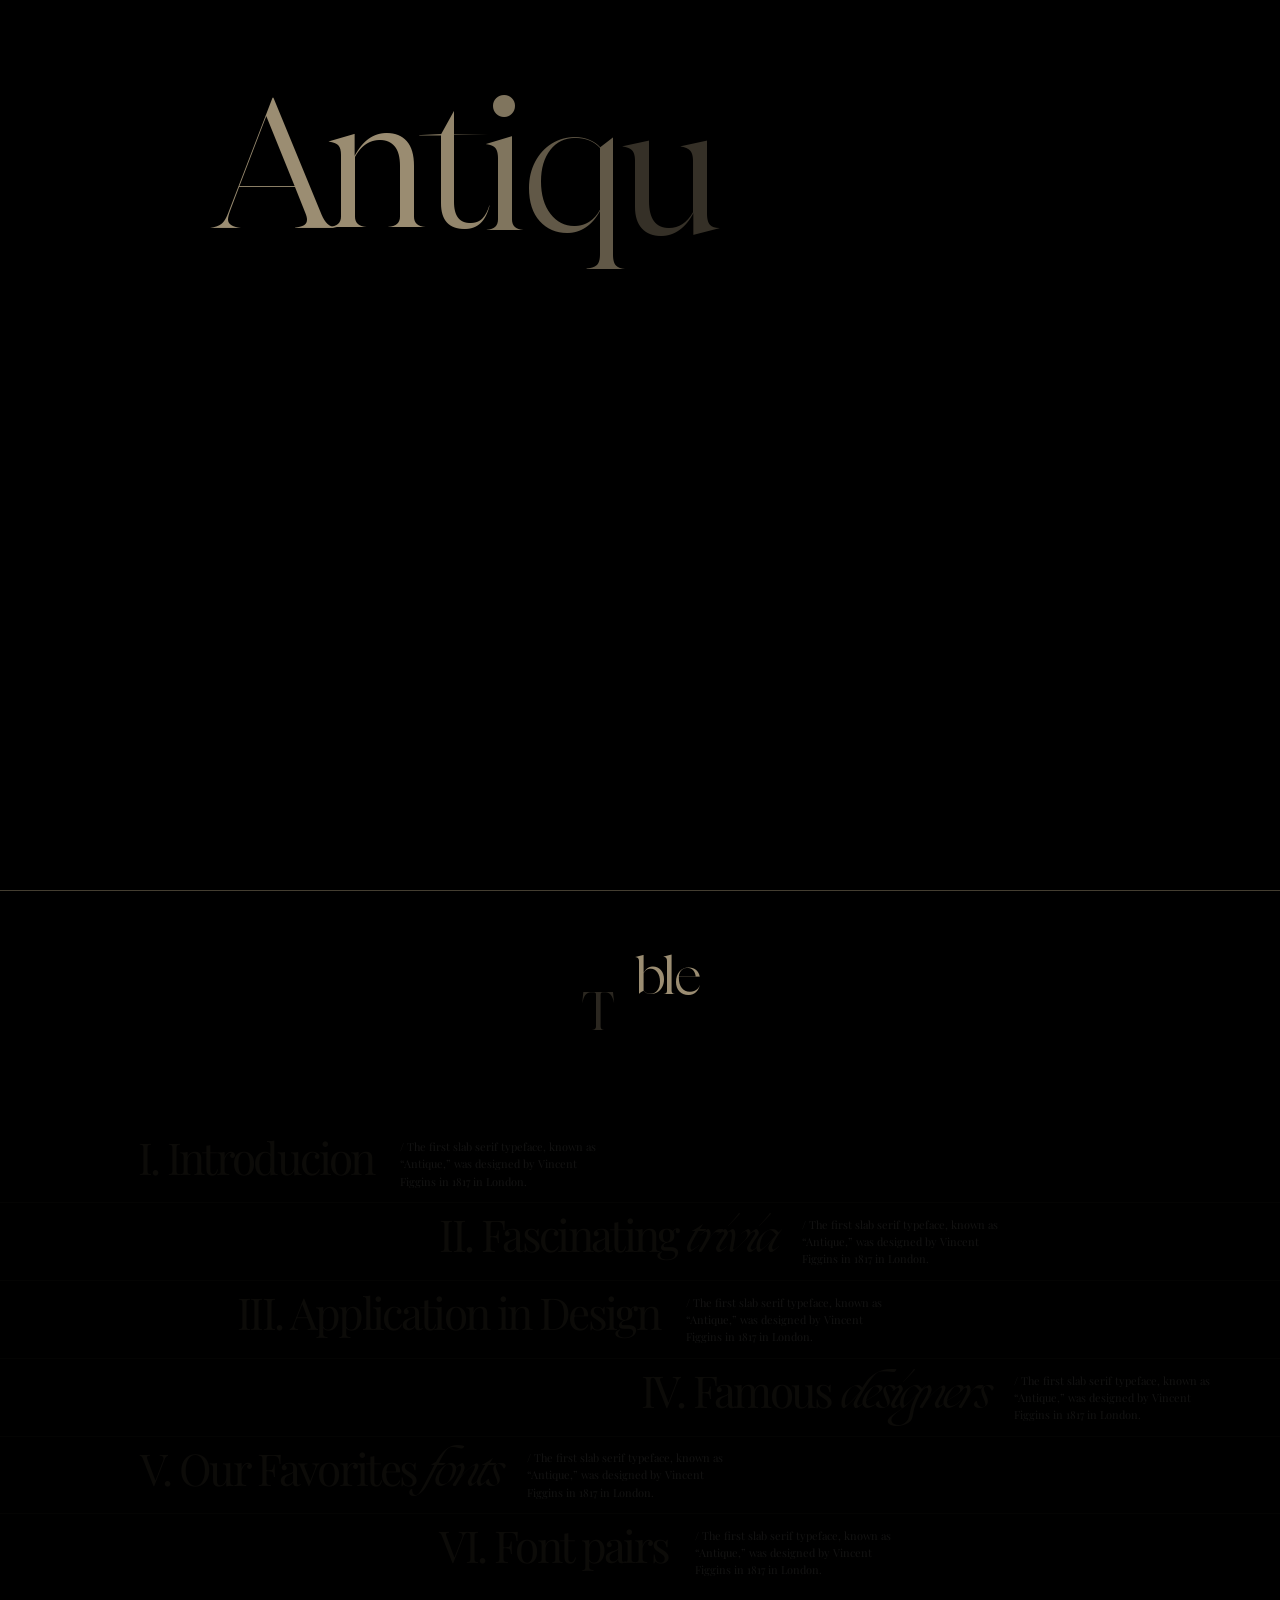
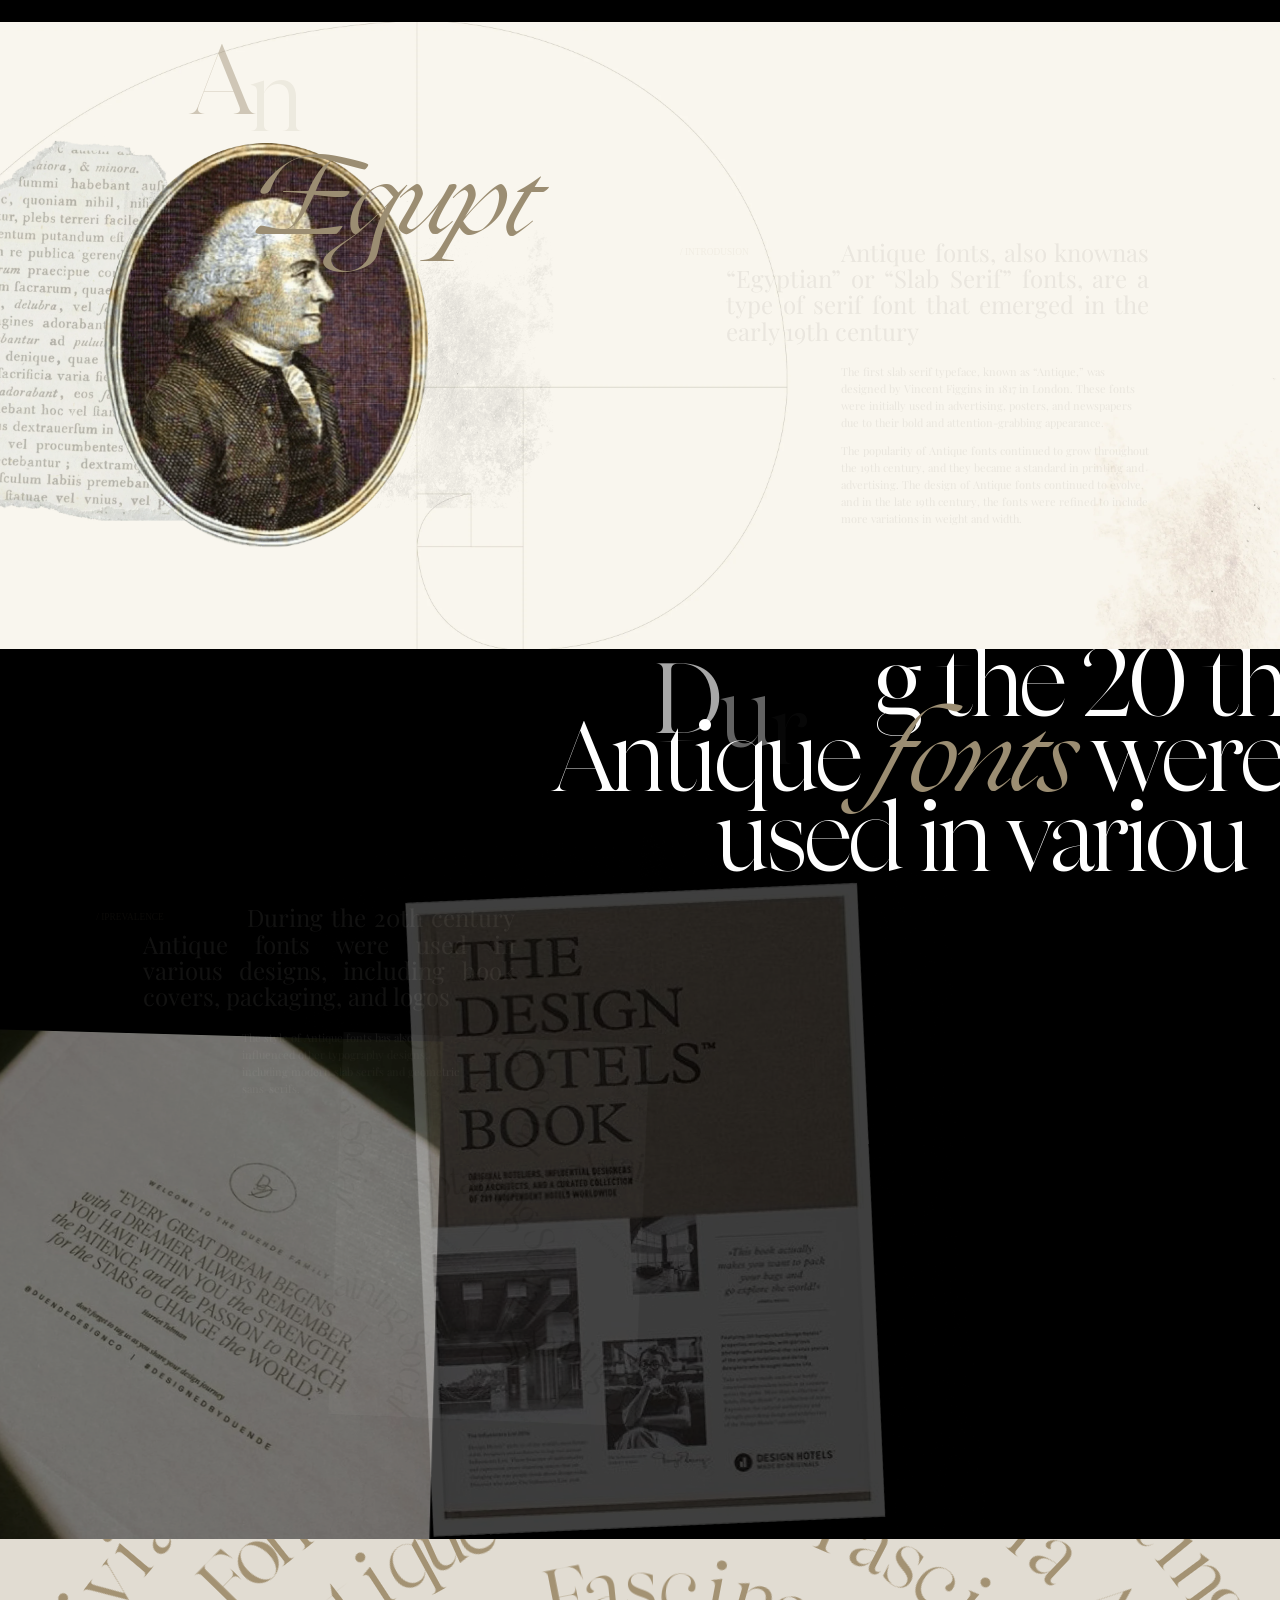
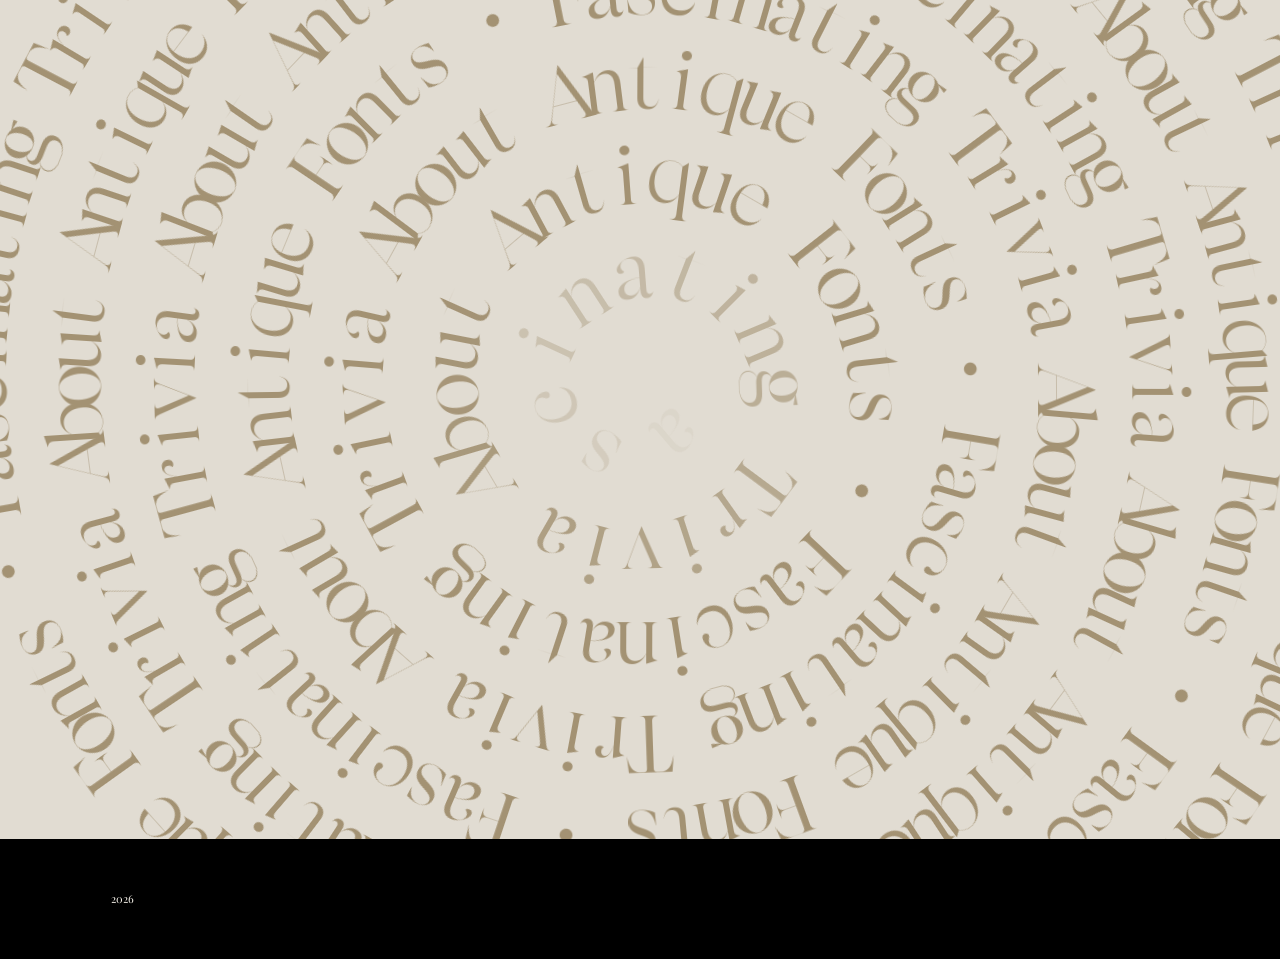
==== commit 751f3161: "spiral 1.0" ====
--- a/index.html
+++ b/index.html
@@ -202,9 +202,6 @@
       </section><!-- begin spiral -->
 <section class="spiral" id="spiral">
 <div class="spiral__content">
-<!-- Контейнер с исходным текстом -->
-<div class="spiral__text">
-      <Fascinating>Trivia About Antique Fonts</Fascinating></div>
 <!-- Контейнер для анимированных букв -->
 <div class="spiral__letters"></div>
 </div>
--- a/css/style.css
+++ b/css/style.css
@@ -1867,6 +1867,7 @@
   position: relative;
   overflow: hidden;
   min-height: 100vh;
+  background: #E1DCD2;
 }
 .spiral__content {
   position: relative;
@@ -1875,14 +1876,6 @@
   display: flex;
   align-items: center;
   justify-content: center;
-}
-.spiral__text {
-  position: absolute;
-  opacity: 0;
-  pointer-events: none;
-  font-family: "Arial", sans-serif;
-  font-size: 5.1em;
-  color: #9b8d72;
 }
 .spiral__letters {
   position: absolute;
@@ -1897,10 +1890,11 @@
   position: absolute;
   left: 50%;
   top: 50%;
-  font-family: "Arial", sans-serif;
-  font-size: 5.1em;
-  color: #9b8d72;
-  text-transform: uppercase;
+  font-family: "FONTSPRING DEMO - Apparel Display";
+  font-size: 7.5em;
+  line-height: 1.11;
+  letter-spacing: -0.06em;
+  color: #A39273;
   white-space: nowrap;
   transform: translate(-50%, -50%);
   transform-origin: center center;
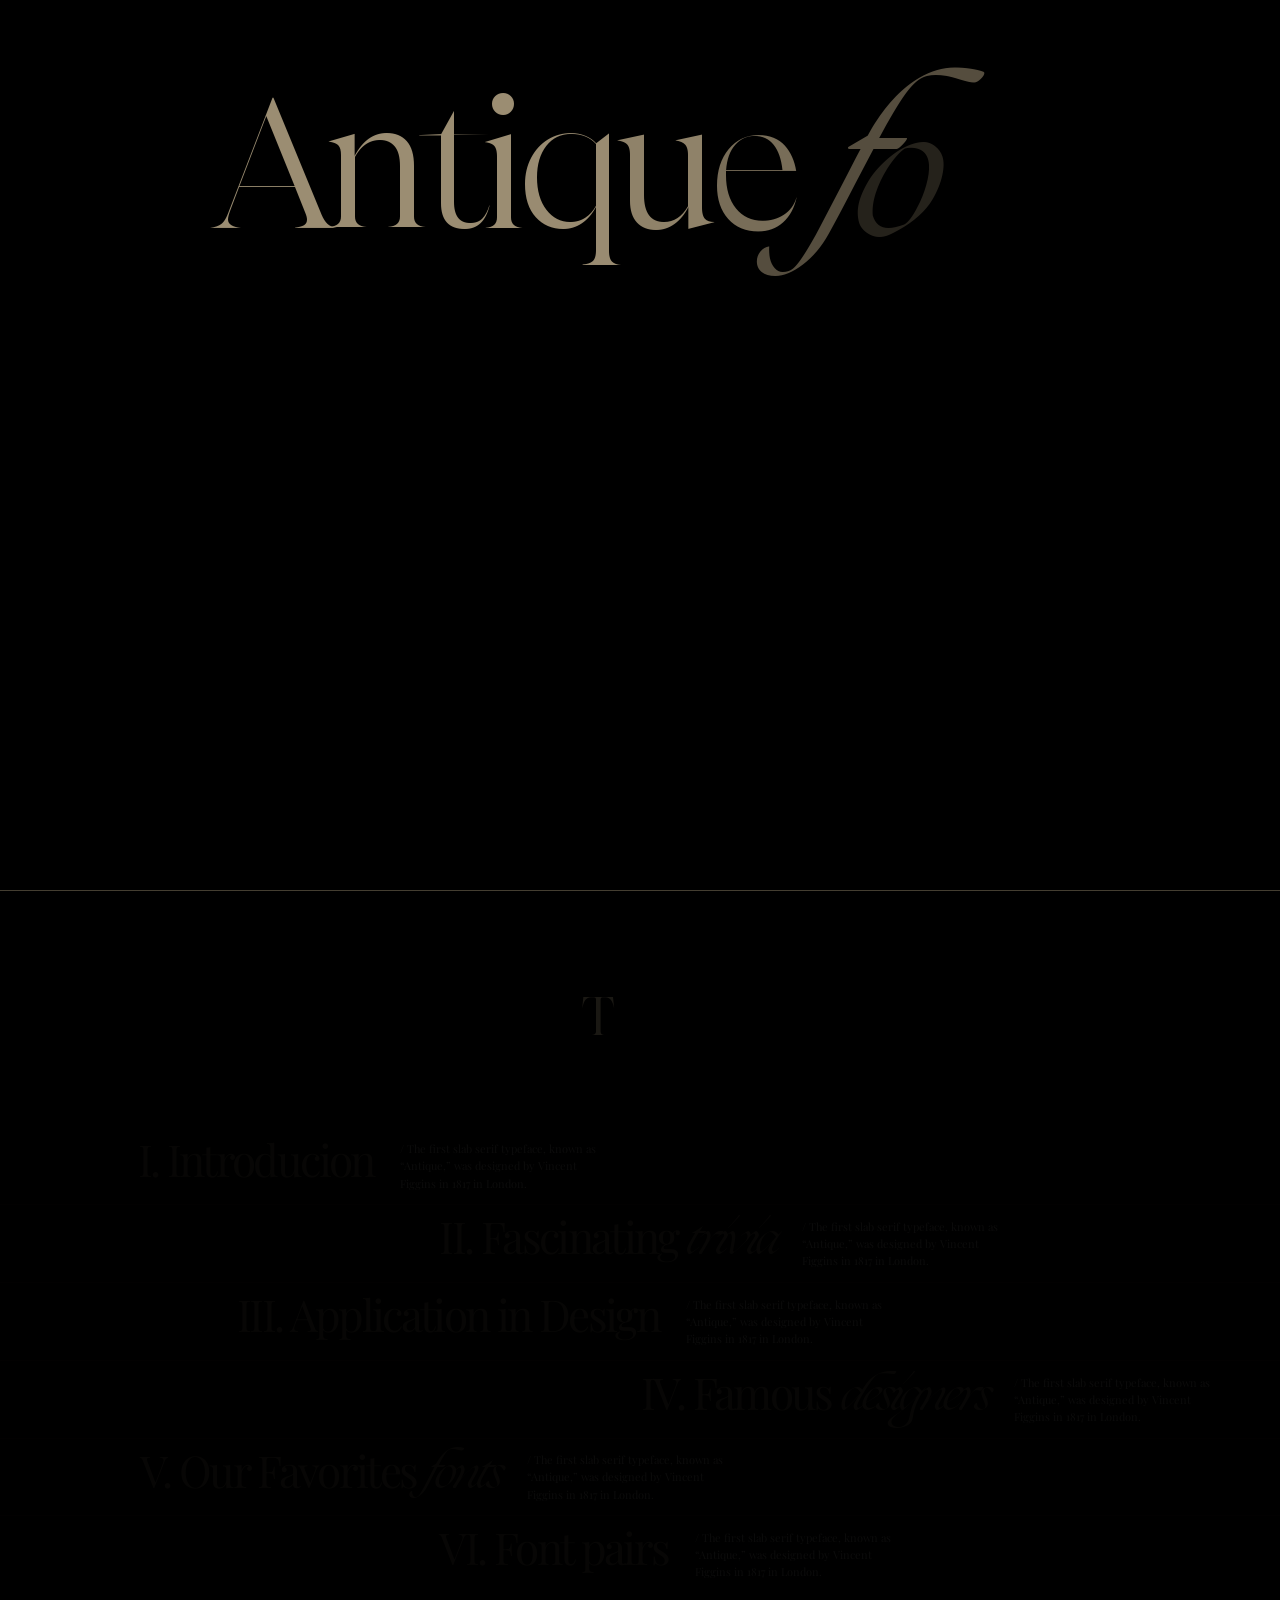
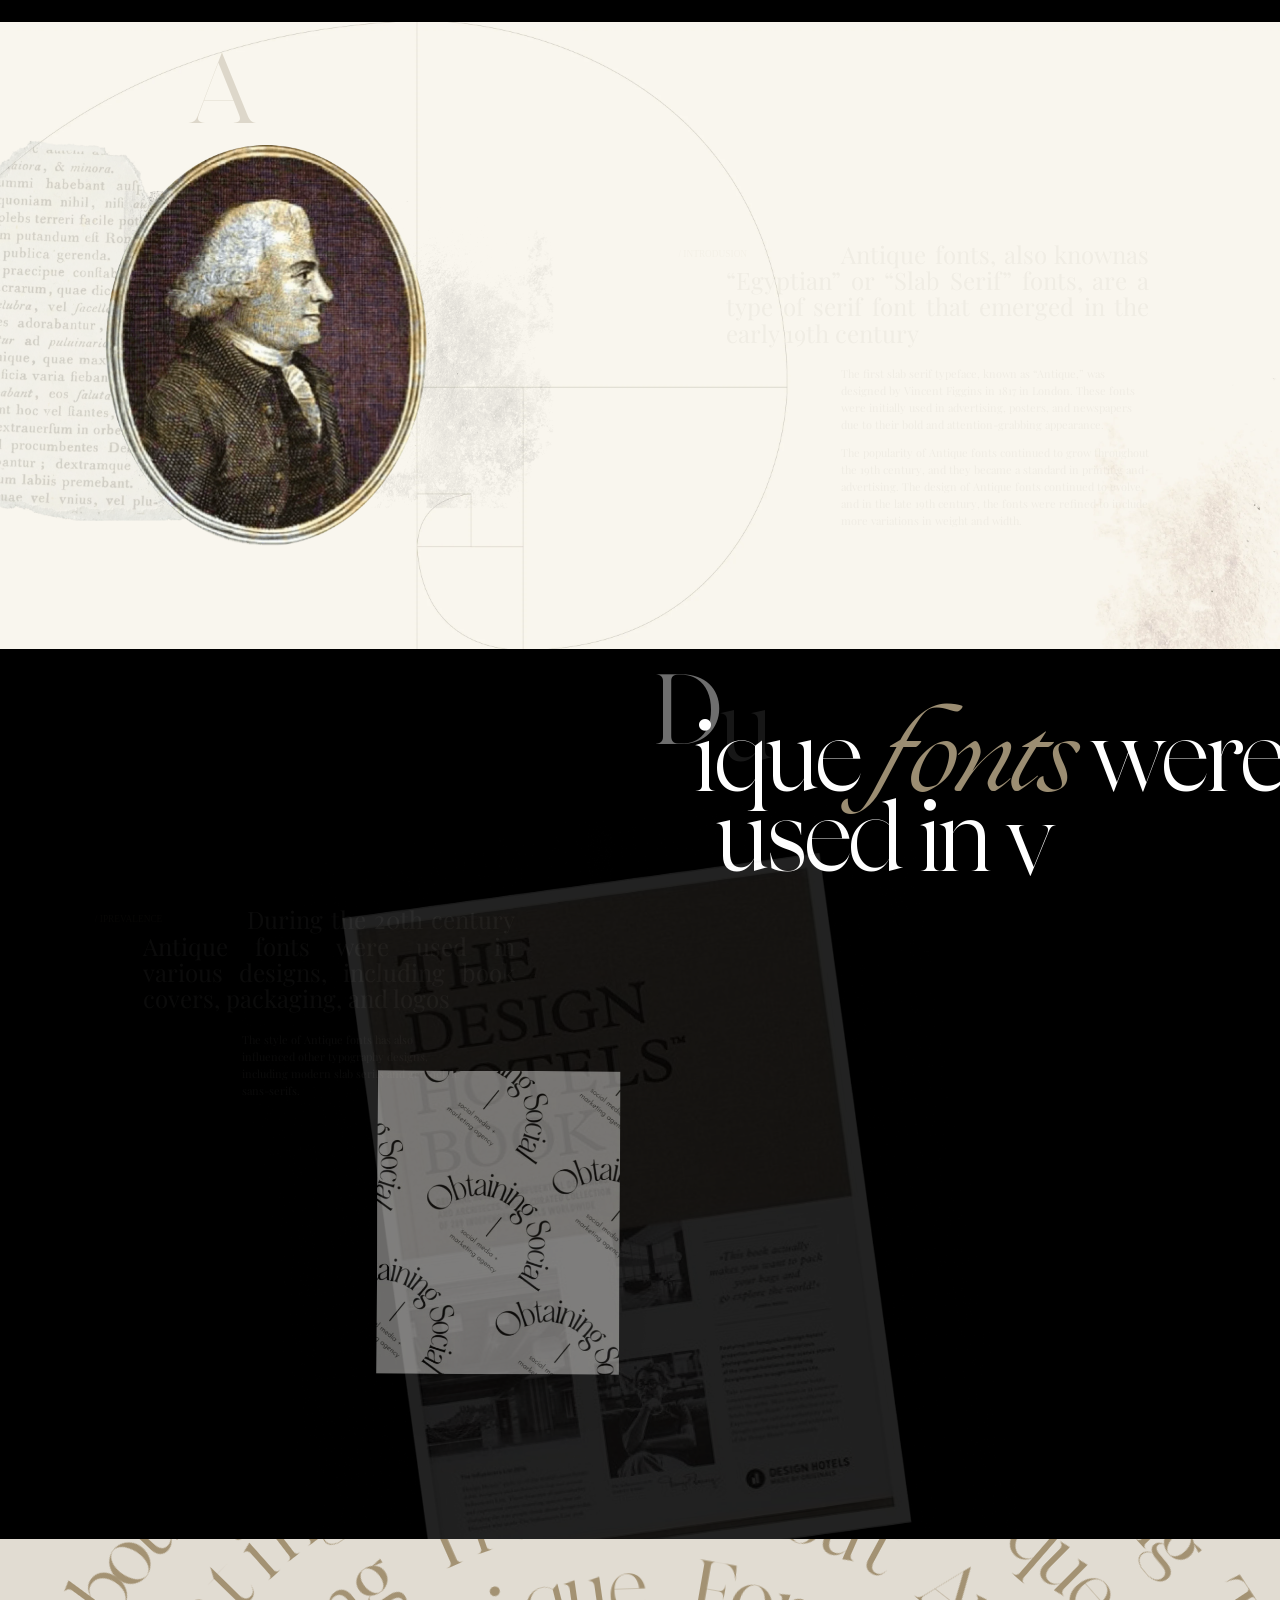
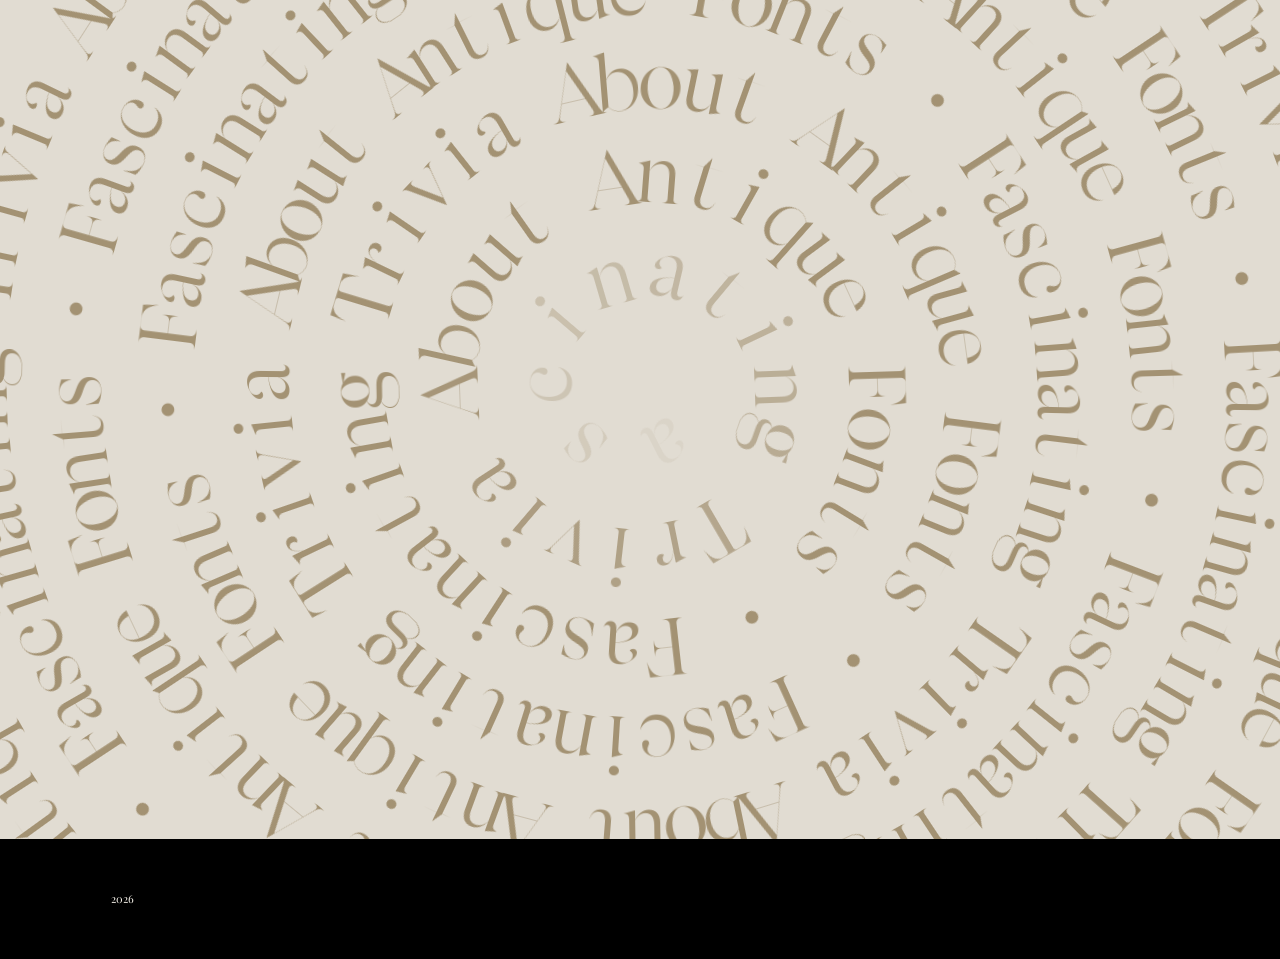
==== commit dfd86575: "spiral 1.1" ====
--- a/index.html
+++ b/index.html
@@ -200,13 +200,11 @@
           <div class="during__img"><img src="../../img/during/during_10.webp" alt="img" loading="lazy"/></div>
         </div>
       </section><!-- begin spiral -->
-<section class="spiral" id="spiral">
-<div class="spiral__content">
-<!-- Контейнер для анимированных букв -->
-<div class="spiral__letters"></div>
-</div>
-</section>
-<!-- end spiral -->
+      <section class="spiral">
+        <div class="spiral__content">
+          <div class="spiral__letters" id="first-spiral"></div>
+        </div>
+      </section><!-- end spiral -->
     </main>
     <footer class="footer">
       <div class="footer__content">
